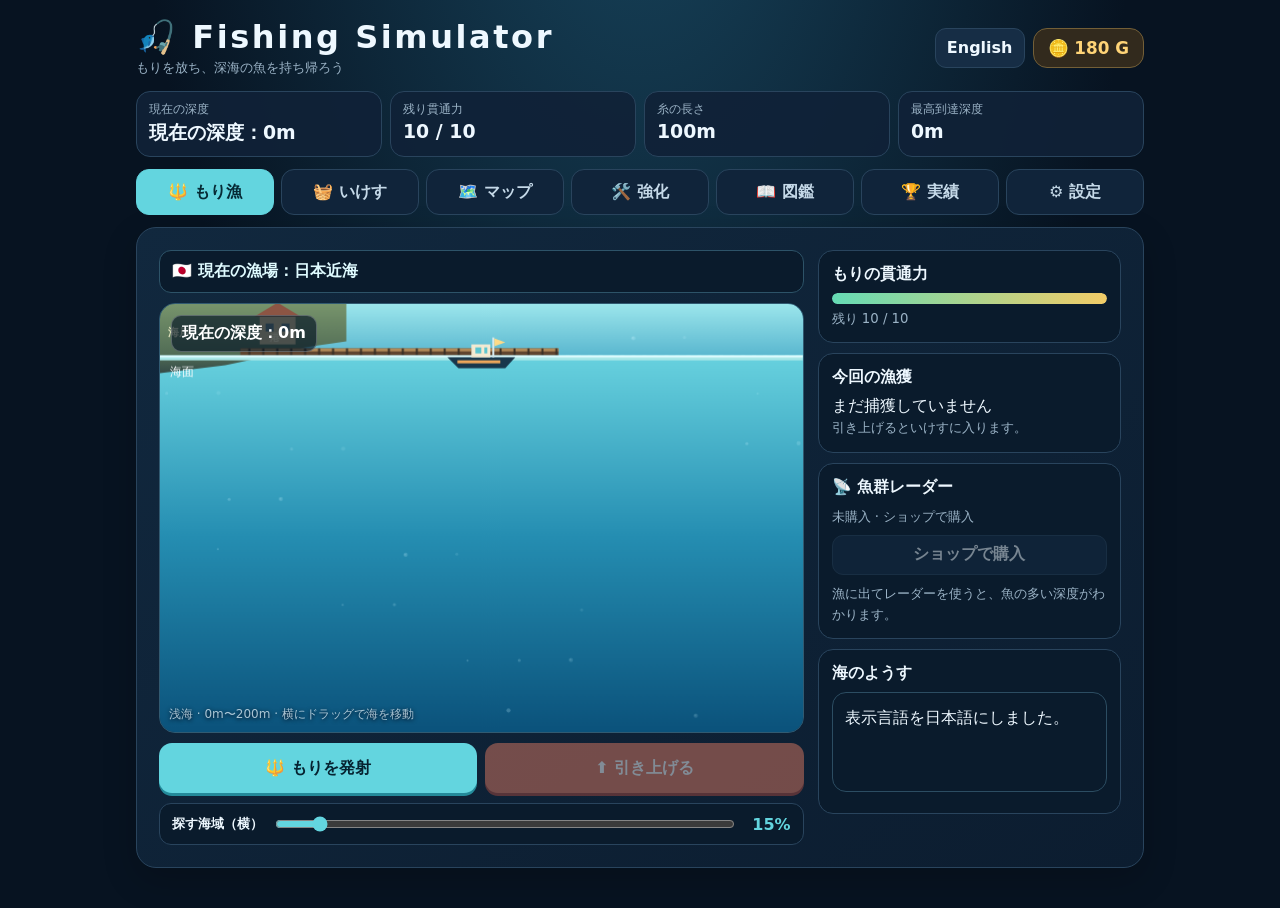
==== games/Fishing Simulater.html @ 475e5945 "hahaha very good" ====
<!DOCTYPE html>
<html lang="ja">
<head>
  <meta charset="utf-8">
  <meta name="viewport" content="width=device-width, initial-scale=1, viewport-fit=cover">
  <meta name="theme-color" content="#071d35">
  <title>Fishing Simulator</title>
  <style>
    :root {
      color-scheme: dark;
      --bg: #071321;
      --panel: #10243a;
      --panel2: #162d45;
      --line: #29445d;
      --ink: #eef8ff;
      --muted: #9bb3c6;
      --aqua: #63d5df;
      --gold: #ffd477;
      --red: #ff8787;
    }
    * { box-sizing: border-box; }
    body {
      margin: 0;
      min-height: 100vh;
      color: var(--ink);
      background: radial-gradient(ellipse at 50% -20%, #17445c 0, var(--bg) 55%);
      font-family: "Yu Gothic", "Hiragino Kaku Gothic ProN", system-ui, sans-serif;
    }
    button { font: inherit; cursor: pointer; }
    button:disabled { cursor: default; opacity: .48; }
    .app { width: min(1040px, 100%); margin: auto; padding: 18px 16px 40px; }
    header { display:flex; align-items:center; justify-content:space-between; gap:12px; margin-bottom:14px; }
    h1 { margin:0; font-size:clamp(1.4rem,4vw,2rem); letter-spacing:.08em; }
    .subtitle { margin-top:3px; color:var(--muted); font-size:.84rem; }
    .money { padding:9px 14px; border:1px solid #735f37; border-radius:14px; color:var(--gold); background:#322a1d; font-size:1.05rem; font-weight:900; white-space:nowrap; }
    .header-actions { display:flex; align-items:center; gap:8px; }
    .language-button { min-height:40px; padding:7px 11px; border:1px solid var(--line); border-radius:11px; color:var(--ink); background:var(--panel2); font-weight:800; }
    .stats { display:grid; grid-template-columns:repeat(4,1fr); gap:8px; margin-bottom:12px; }
    .stat { min-width:0; padding:10px 12px; border:1px solid var(--line); border-radius:14px; background:#102238e8; }
    .stat-label { display:block; color:var(--muted); font-size:.73rem; }
    .stat strong { display:block; margin-top:3px; font-size:clamp(.92rem,2.8vw,1.18rem); }
    .tabs { display:grid; grid-template-columns:repeat(7,1fr); gap:7px; margin:12px 0; }
    .tab { min-height:46px; border:1px solid var(--line); border-radius:13px; color:#c5d9e8; background:var(--panel); font-weight:800; }
    .tab.active { border-color:var(--aqua); color:#062a35; background:var(--aqua); }
    .panel { padding:clamp(14px,3vw,22px); border:1px solid var(--line); border-radius:20px; background:linear-gradient(145deg,#11283e,#0c1d30); box-shadow:0 12px 34px #0003; }
    .panel h2 { margin:0; font-size:1.25rem; }
    .dive-layout { display:grid; grid-template-columns:minmax(0,1.7fr) minmax(220px,.8fr); gap:14px; }
    .ocean-wrap { position:relative; min-width:0; }
    canvas { display:block; width:100%; height:430px; border:1px solid #315a71; border-radius:16px; background:#0a3f61; touch-action:pan-y; cursor:grab; }
    canvas.dragging { cursor:grabbing; }
    .depth-overlay { position:absolute; top:12px; left:12px; padding:7px 10px; border:1px solid #ffffff40; border-radius:10px; color:white; background:#041525a8; font-weight:800; pointer-events:none; }
    .super-fishing-banner { position:absolute; z-index:2; top:52px; left:50%; max-width:calc(100% - 24px); transform:translateX(-50%); padding:9px 16px; border:1px solid #ffe994; border-radius:14px; color:#fff5c4; background:linear-gradient(100deg,#922f15ed,#b35a13ed,#922f15ed); box-shadow:0 0 24px #ffd84caa; font-size:clamp(.8rem,3.6vw,1rem); font-weight:1000; text-align:center; white-space:nowrap; animation:super-fishing-pulse .7s ease-in-out infinite alternate; pointer-events:none; }
    @keyframes super-fishing-pulse { to { transform:translateX(-50%) scale(1.06); box-shadow:0 0 34px #ffd84cff; } }
    .scene-note { position:absolute; left:10px; bottom:10px; color:#e7f7ffb8; font-size:.75rem; text-shadow:0 1px 4px #001; pointer-events:none; }
    .controls { display:flex; gap:8px; margin-top:10px; }
    .aim-control { display:grid; grid-template-columns:auto minmax(80px,1fr) auto; align-items:center; gap:10px; margin-top:10px; padding:10px 12px; border:1px solid var(--line); border-radius:12px; background:#0a1b2c; }
    .aim-control label { font-size:.84rem; font-weight:800; white-space:nowrap; }
    .aim-control input { width:100%; accent-color:var(--aqua); }
    .aim-value { min-width:48px; color:var(--aqua); font-weight:900; text-align:right; }
    .action { flex:1; min-height:50px; border:0; border-radius:13px; color:#062331; background:var(--aqua); font-weight:900; box-shadow:0 3px 0 #248a9a; }
    .action.reel { color:#fff; background:#e47c62; box-shadow:0 3px 0 #a8493e; }
    .side { display:flex; flex-direction:column; gap:10px; }
    .side-card { padding:13px; border:1px solid var(--line); border-radius:15px; background:#0a1b2c; }
    .side-card h3 { margin:0 0 8px; font-size:.98rem; }
    .radar-use { width:100%; margin:8px 0; }
    .radar-results { line-height:1.7; }
    .bar { height:11px; overflow:hidden; margin:7px 0 4px; border-radius:9px; background:#263b4f; }
    .bar span { display:block; height:100%; width:100%; border-radius:inherit; background:linear-gradient(90deg,#65dbb5,#f2cc67); transition:width .2s; }
    .muted { color:var(--muted); font-size:.83rem; line-height:1.6; }
    .message { min-height:100px; padding:12px; border:1px solid #2c4d62; border-radius:14px; background:#0a1b2c; line-height:1.6; }
    .log { max-height:150px; overflow:auto; margin:8px 0 0; padding-left:20px; color:#bfd3e2; font-size:.78rem; }
    .log li { margin:4px 0; }
    .section-head { display:flex; align-items:center; justify-content:space-between; gap:8px; margin-bottom:12px; }
    .secondary, .sell-all, .reset {
      min-height:40px; padding:8px 13px; border:1px solid var(--line); border-radius:11px;
      color:var(--ink); background:var(--panel2); font-weight:800;
    }
    .sell-all { border-color:#b18b42; color:#ffdf99; background:#3a301f; }
    .fish-grid { display:grid; grid-template-columns:repeat(auto-fill,minmax(200px,1fr)); gap:10px; }
    .book-categories { display:flex; flex-wrap:wrap; gap:7px; margin:12px 0; }
    .book-category { min-height:38px; padding:7px 11px; border:1px solid var(--line); border-radius:10px; color:var(--ink); background:var(--panel2); font-weight:800; }
    .book-category.active { border-color:var(--aqua); color:#062a35; background:var(--aqua); }
    .book-pagination { display:flex; align-items:center; justify-content:center; gap:12px; margin:10px 0 14px; }
    .book-pagination button { min-height:38px; padding:6px 13px; border:1px solid var(--line); border-radius:10px; color:var(--ink); background:var(--panel2); font-weight:800; }
    .sound-toggle, .sound-volume { display:block; margin:12px 0; font-weight:800; }
    .sound-toggle input { width:18px; height:18px; vertical-align:middle; accent-color:var(--aqua); }
    .sound-volume input { display:block; width:100%; margin-top:9px; accent-color:var(--aqua); }
    .sound-previews { display:flex; flex-wrap:wrap; gap:8px; margin-top:12px; }
    .fish-card { position:relative; padding:12px; border:1px solid var(--line); border-radius:15px; background:#10243a; }
    .fish-card .emoji { float:left; margin-right:9px; font-size:2.1rem; }
    .fish-card strong { display:block; padding-top:3px; }
    .fish-card small { display:block; margin-top:4px; color:var(--muted); line-height:1.5; }
    .fish-card button { width:100%; min-height:36px; margin-top:9px; border:1px solid #836b3e; border-radius:10px; color:var(--gold); background:#30291d; font-weight:800; }
    .fish-card.unknown { min-height:130px; text-align:center; color:#7e94a6; background:#0b1a29; }
    .fish-card.unknown .emoji { float:none; display:block; margin:2px 0 5px; filter:brightness(0); opacity:.38; }
    .fish-card.unknown strong { color:#8092a2; }
    .achievement-card { min-height:150px; }
    .achievement-card.locked { opacity:.72; }
    .achievement-card .achievement-icon { float:left; margin-right:10px; font-size:2rem; }
    .achievement-card progress { width:100%; height:9px; margin-top:10px; accent-color:var(--gold); }
    .achievement-card .achievement-status { display:block; margin-top:7px; color:var(--muted); font-size:.78rem; }
    .badge { position:absolute; top:8px; right:8px; padding:2px 7px; border-radius:8px; color:#fff; background:#ed5765; font-size:.68rem; font-weight:900; }
    .rarity { display:inline-block; padding:2px 7px; border-radius:9px; font-size:.7rem; font-weight:800; }
    .rarity-0 { color:#b9edc8; background:#22543e; }
    .rarity-1 { color:#a9ddff; background:#174563; }
    .rarity-2 { color:#e2c2ff; background:#4b316d; }
    .rarity-3 { color:#ffe7a4; background:#684c19; }
    .shop-grid { display:grid; grid-template-columns:repeat(auto-fit,minmax(210px,1fr)); gap:10px; }
    .upgrade { padding:15px; border:1px solid var(--line); border-radius:15px; background:#10243a; }
    .upgrade h3 { margin:0 0 5px; }
    .upgrade p { min-height:43px; margin:0 0 10px; color:var(--muted); font-size:.83rem; }
    .upgrade button { width:100%; min-height:42px; border:0; border-radius:11px; color:#07202a; background:var(--aqua); font-weight:900; }
    .warning { margin-top:7px; color:var(--red); font-size:.77rem; }
    .world-map { position:relative; min-height:280px; margin:12px 0 16px; overflow:hidden; border:1px solid #315a71; border-radius:16px; background:linear-gradient(#17486a,#0d2c47); }
    .world-map svg { position:absolute; inset:0; width:100%; height:100%; opacity:.75; }
    .map-marker { position:absolute; z-index:1; width:40px; height:40px; padding:0; border:2px solid #b9f4f3; border-radius:50%; color:#f2ffff; background:#086b7ee8; font-size:1.2rem; font-weight:900; transform:translate(-50%,-50%); box-shadow:0 2px 12px #0018; }
    .map-marker.active { color:#142534; background:#ffd477; border-color:#fff0b0; }
    .destination-grid { display:grid; grid-template-columns:repeat(auto-fit,minmax(220px,1fr)); gap:10px; }
    .destination { padding:14px; border:1px solid var(--line); border-radius:15px; background:#10243a; }
    .destination.active { border-color:var(--aqua); box-shadow:0 0 0 1px #63d5df55; }
    .destination h3 { margin:0 0 6px; }
    .destination p { min-height:42px; margin:0 0 9px; color:var(--muted); font-size:.83rem; line-height:1.5; }
    .destination .muted { margin-bottom:9px; }
    .destination button { width:100%; min-height:40px; border:0; border-radius:10px; color:#07202a; background:var(--aqua); font-weight:900; }
    .current-location { margin:0 0 10px; padding:10px 12px; border:1px solid #2d5368; border-radius:12px; color:#dffbff; background:#0a1b2c; font-weight:800; }
    .completion { width:100%; height:12px; margin:10px 0 14px; overflow:hidden; border-radius:8px; background:#294157; }
    .completion span { display:block; height:100%; border-radius:inherit; background:linear-gradient(90deg,#49c8c0,#ffe27a); }
    .empty { padding:32px 12px; color:var(--muted); text-align:center; }
    .notice { position:fixed; z-index:5; top:16px; left:50%; max-width:calc(100% - 24px); padding:10px 16px; border:1px solid #6fcbd6; border-radius:13px; color:#fff; background:#102d40f2; text-align:center; box-shadow:0 8px 24px #0006; transform:translateX(-50%); animation:notice-in .2s ease-out; }
    .flash { position:fixed; z-index:4; inset:0; opacity:0; pointer-events:none; background:radial-gradient(circle,#fff9,#63e5ff55 35%,transparent 72%); }
    .flash.go { animation:flash .85s ease-out; }
    .flash.legend.go { background:radial-gradient(circle,#fff,#ffd477c9 25%,#b47cff8a 55%,transparent 78%); animation:flash 1.5s ease-out; }
    .credits { position:fixed; z-index:10; inset:0; display:grid; place-items:center; padding:16px; background:#020914ed; }
    .credits-window { position:relative; width:min(620px,100%); height:min(720px,90vh); overflow:hidden; border:1px solid #62d5df88; border-radius:20px; background:radial-gradient(ellipse at 50% 100%,#133e54,#061326 70%); text-align:center; }
    .credits-close { position:absolute; z-index:2; top:12px; right:12px; padding:8px 12px; border:1px solid #8fc9ce88; border-radius:10px; color:white; background:#10283de8; font-weight:800; }
    .credits-roll { position:absolute; top:100%; left:0; width:100%; padding:35px 24px 80px; animation:credits-scroll 42s linear forwards; }
    .credits-roll h2 { margin:20px 0 46px; color:#ffe39b; font-size:clamp(1.8rem,6vw,2.8rem); letter-spacing:.12em; }
    .credits-roll h3 { margin:36px 0 10px; color:#72e1e3; }
    .credits-roll p { margin:8px 0; color:#effaff; line-height:1.7; }
    .credits-roll a { color:#8ce8f0; text-decoration:underline; text-underline-offset:3px; }
    @keyframes credits-scroll { to { transform:translateY(-155%); } }
    @keyframes flash { 0%{opacity:0}18%{opacity:1}100%{opacity:0} }
    @keyframes notice-in { from{opacity:0;transform:translate(-50%,-8px)}to{opacity:1;transform:translate(-50%,0)} }
    [hidden] { display:none !important; }
    @media (max-width:680px) {
      .app { padding:12px 11px 28px; }
      .stats { grid-template-columns:repeat(2,1fr); }
      .dive-layout { grid-template-columns:1fr; }
      .side { display:grid; grid-template-columns:1fr 1fr; }
      .side-card:last-child { grid-column:1/-1; }
      canvas { height: min(64vh,390px); min-height:260px; }
      .fish-grid { grid-template-columns:repeat(2,minmax(0,1fr)); }
      .tabs { grid-template-columns:repeat(4,1fr); }
    }
    @media (max-width:380px) {
      .tabs { grid-template-columns:repeat(2,1fr); }
      .fish-grid { grid-template-columns:1fr; }
      .money { padding:8px 10px; }
    }
  </style>
</head>
<body>
  <div class="flash" id="flash" aria-hidden="true"></div>
  <div class="app">
    <header>
      <div><h1 id="gameTitle">🎣 Fishing Simulator</h1><div class="subtitle" id="subtitle">もりを放ち、深海の魚を持ち帰ろう</div></div>
      <div class="header-actions"><button class="language-button" id="languageButton" type="button">English</button><div class="money" id="money">🪙 0 G</div></div>
    </header>

    <section class="stats" aria-label="もりの状態">
      <div class="stat"><span class="stat-label">現在の深度</span><strong id="depthText">現在の深度：0m</strong></div>
      <div class="stat"><span class="stat-label">残り貫通力</span><strong id="powerText">10 / 10</strong></div>
      <div class="stat"><span class="stat-label">糸の長さ</span><strong id="lineText">100m</strong></div>
      <div class="stat"><span class="stat-label">最高到達深度</span><strong id="bestText">0m</strong></div>
    </section>

    <nav class="tabs" aria-label="ゲームメニュー">
      <button class="tab active" data-tab="dive">🔱 もり漁</button>
      <button class="tab" data-tab="bag">🧺 いけす</button>
      <button class="tab" data-tab="map">🗺️ マップ</button>
      <button class="tab" data-tab="shop">🛠️ 強化</button>
      <button class="tab" data-tab="book">📖 図鑑</button>
      <button class="tab" data-tab="achievements">🏆 実績</button>
      <button class="tab" data-tab="settings">⚙️ 設定</button>
    </nav>

    <section class="panel" id="mapPanel" hidden>
      <div class="section-head"><div><h2 id="mapHeading">🗺️ 世界の漁場</h2><div class="muted" id="mapDescription">地図から行きたい海域を選ぼう。</div></div></div>
      <div class="world-map" id="worldMap" aria-label="世界の漁場マップ"></div>
      <div class="destination-grid" id="destinationGrid"></div>
    </section>

    <section class="panel" id="divePanel">
      <div class="dive-layout">
        <div>
          <div class="current-location" id="currentLocation"></div>
          <div class="ocean-wrap">
            <canvas id="ocean" aria-label="海中を横から見るもり漁の画面"></canvas>
            <div class="depth-overlay" id="canvasDepth">現在の深度：0m</div>
            <div class="super-fishing-banner" id="superFishingBanner" hidden>🎰 スーパーフィッシングタイム！ 🎰</div>
            <div class="scene-note" id="zoneLabel">浅海 · 0〜200m · 横にドラッグで海を移動</div>
          </div>
          <div class="controls">
            <button class="action" id="launchButton">🔱 もりを発射</button>
            <button class="action reel" id="reelButton" disabled>⬆ 引き上げる</button>
          </div>
          <div class="aim-control">
            <label for="aimSlider">探す海域（横）</label>
            <input id="aimSlider" type="range" min="8" max="92" step="1" value="15" aria-label="船で探す海域">
            <output class="aim-value" id="aimValue" for="aimSlider">50%</output>
          </div>
        </div>
        <aside class="side">
          <div class="side-card">
            <h3>もりの貫通力</h3>
            <div class="bar"><span id="powerBar"></span></div>
            <div class="muted" id="powerDetail">残り 10 / 10</div>
          </div>
          <div class="side-card">
            <h3>今回の漁獲</h3>
            <div id="tripCount">まだ捕獲していません</div>
            <div class="muted" id="tripValue">引き上げるといけすに入ります。</div>
          </div>
          <div class="side-card radar-card">
            <h3>📡 魚群レーダー</h3>
            <div class="muted" id="radarInventory">所持数：0個</div>
            <button class="secondary radar-use" id="radarButton" disabled>レーダーを使う</button>
            <div class="radar-results muted" id="radarResults" aria-live="polite">漁に出てレーダーを使うと、魚の多い深度がわかります。</div>
          </div>
          <div class="side-card">
            <h3>海のようす</h3>
            <div class="message" id="message" aria-live="polite">もりを発射してみよう！ 魚に当たると貫通力を消費して捕獲するよ。</div>
            <ul class="log" id="log" aria-label="漁の記録"></ul>
          </div>
        </aside>
      </div>
    </section>

    <section class="panel" id="bagPanel" hidden>
      <div class="section-head"><div><h2>🧺 いけす・売却</h2><div class="muted" id="bagSummary"></div></div><button class="sell-all" id="sellAll">まとめて売る</button></div>
      <div class="fish-grid" id="bagGrid"></div>
    </section>

    <section class="panel" id="shopPanel" hidden>
      <div class="section-head"><div><h2>🛠️ 漁具の強化</h2><div class="muted">購入するとすぐに性能へ反映されます。</div></div><div class="money" id="shopMoney">🪙 0 G</div></div>
      <div class="shop-grid" id="shopGrid"></div>
    </section>

    <section class="panel" id="bookPanel" hidden>
      <div class="section-head"><div><h2>📖 深海魚図鑑</h2><div class="muted">生息深度に合った魚だけが海中に現れます。</div></div><strong id="bookProgress">0%</strong></div>
      <div class="completion"><span id="completionBar" style="width:0%"></span></div>
      <div class="book-categories" id="bookCategories" aria-label="図鑑の分類"></div>
      <div class="book-pagination" id="bookPagination"></div>
      <div class="fish-grid" id="bookGrid"></div>
      <button class="secondary" id="replayCredits" type="button" hidden>エンドクレジットを見る</button>
      <button class="reset" id="resetButton">セーブデータをリセット</button>
    </section>

    <section class="panel" id="achievementsPanel" hidden>
      <div class="section-head"><div><h2 id="achievementsHeading">🏆 実績</h2><div class="muted" id="achievementSummary"></div></div></div>
      <div class="completion"><span id="achievementProgress" style="width:0%"></span></div>
      <div class="fish-grid" id="achievementGrid"></div>
    </section>

    <section class="panel" id="settingsPanel" hidden>
      <div class="section-head"><div><h2 id="settingsHeading">⚙️ 設定</h2><div class="muted" id="settingsDescription">ゲームの設定とエンドクレジットを確認できます。</div></div></div>
      <article class="upgrade">
        <h3 id="creditsSettingTitle">🎬 エンドクレジット</h3>
        <p id="creditsSettingDescription">ゲームのエンドクレジットをいつでも再生できます。</p>
        <button class="secondary" id="settingsReplayCredits" type="button">エンドクレジットを見る</button>
      </article>
      <article class="upgrade">
        <h3 id="bgmSettingTitle">🎼 BGM</h3>
        <p id="bgmSettingDescription">通常時とスーパーフィッシングタイムのBGMを個別に設定できます。</p>
        <label class="sound-toggle"><input id="bgmEnabled" type="checkbox" checked> <span id="bgmEnabledLabel">BGMを有効にする</span></label>
        <label class="sound-toggle"><input id="ambientBgmEnabled" type="checkbox" checked> <span id="ambientBgmLabel">通常時ののどかなBGM</span></label>
        <label class="sound-toggle"><input id="superBgmEnabled" type="checkbox" checked> <span id="superBgmLabel">スーパーフィッシングタイムのBGM</span></label>
        <label class="sound-volume" for="bgmVolume"><span id="bgmVolumeLabel">BGMの音量：70%</span>
          <input id="bgmVolume" type="range" min="0" max="100" step="1" value="70">
        </label>
      </article>
      <article class="upgrade">
        <h3 id="soundSettingTitle">🔊 効果音</h3>
        <p id="soundSettingDescription">効果音をBGMとは別にオン・オフし、音量を調整できます。</p>
        <label class="sound-toggle"><input id="soundEnabled" type="checkbox" checked> <span id="soundEnabledLabel">効果音を有効にする</span></label>
        <label class="sound-volume" for="soundVolume"><span id="soundVolumeLabel">効果音の音量：100%</span>
          <input id="soundVolume" type="range" min="0" max="100" step="1" value="100">
        </label>
        <button class="secondary" id="soundTest" type="button">効果音を試聴</button>
        <p id="raritySoundPreviewLabel">レアリティ別の捕獲音を試聴：</p>
        <div class="sound-previews">
          <button class="secondary" type="button" data-sound-preview="0">ノーマル</button>
          <button class="secondary" type="button" data-sound-preview="1">レア</button>
          <button class="secondary" type="button" data-sound-preview="2">激レア</button>
          <button class="secondary" type="button" data-sound-preview="3">伝説</button>
        </div>
      </article>
    </section>
  </div>
  <div class="notice" id="notice" role="status" hidden></div>
  <div class="credits" id="credits" hidden role="dialog" aria-modal="true" aria-labelledby="creditsTitle">
    <div class="credits-window">
      <button class="credits-close" id="creditsClose" type="button">閉じる</button>
      <div class="credits-roll" id="creditsRoll">
        <h2 id="creditsTitle">Fishing Simulator</h2>
        <p id="creditsComplete"></p>
        <h3 id="creditsThanks"></h3>
        <p>Fishing Simulator</p>
        <p id="creditsFishCount"></p>
        <h3 id="creditsCreatorHeading"></h3>
        <p id="creditsCreator"></p>
        <h3 id="creditsGithubHeading"></h3>
        <p><a href="https://github.com/chiidu1023" target="_blank" rel="noopener noreferrer">github.com/chiidu1023</a></p>
        <h3 id="creditsThanksHeading"></h3>
        <p id="creditsThanksText"></p>
        <h2 id="creditsEnd"></h2>
      </div>
    </div>
  </div>

  <script>
    'use strict';

    const SPECIES = [
      {id:'sardine',name:'マイワシ',emoji:'🐟',min:0,max:120,hard:1,price:18,rarity:0,size:[12,25],desc:'群れで泳ぐ小型の回遊魚。浅い海の代表選手。'},
      {id:'horse_mackerel',name:'マアジ',emoji:'🐟',min:0,max:200,hard:2,price:28,rarity:0,size:[15,50],desc:'沿岸から沖合まで広く暮らす、おなじみの魚。'},
      {id:'mackerel',name:'マサバ',emoji:'🐟',min:0,max:200,hard:2,price:34,rarity:0,size:[25,55],desc:'群れで海を回遊する、背中の模様が美しい魚。'},
      {id:'anchovy',name:'カタクチイワシ',emoji:'🐟',min:0,max:150,hard:1,price:15,rarity:0,size:[8,18],desc:'小さな体で大きな群れを作り、海の食物連鎖を支える。'},
      {id:'sea_bream',name:'マダイ',emoji:'🐠',min:10,max:200,hard:4,price:95,rarity:1,size:[30,90],desc:'岩礁や砂地にすむ、鮮やかな赤色の魚。'},
      {id:'yellowtail',name:'ブリ',emoji:'🐟',min:0,max:200,hard:5,price:130,rarity:1,size:[40,100],desc:'成長に合わせて名前が変わる大型の回遊魚。'},
      {id:'tuna',name:'クロマグロ',emoji:'🐟',min:50,max:500,hard:7,price:220,rarity:1,size:[80,250],desc:'高速で泳ぐ外洋の大型魚。温かい海を回遊する。'},
      {id:'swordfish',name:'メカジキ',emoji:'🗡️',min:100,max:800,hard:8,price:250,rarity:2,size:[100,300],desc:'長い吻を持つ、外洋を泳ぐ力強い魚。'},
      {id:'mahi',name:'シイラ',emoji:'🐠',min:0,max:150,hard:4,price:100,rarity:1,size:[50,180],desc:'暖かい表層を泳ぐ、色鮮やかな魚。'},
      {id:'flyingfish',name:'トビウオ',emoji:'🐟',min:0,max:100,hard:1,price:42,rarity:0,size:[20,35],desc:'大きな胸びれで海面から滑空する。'},
      {id:'lantern',name:'キンメダイ',emoji:'🐠',min:200,max:800,hard:3,price:180,rarity:1,size:[25,55],desc:'水深200〜800mほどに暮らす、赤い深場の魚。'},
      {id:'blackthroat',name:'ノドグロ',emoji:'🐟',min:100,max:600,hard:3,price:210,rarity:1,size:[20,50],desc:'深い岩礁域にすむ高級魚。口の中が黒い。'},
      {id:'sablefish',name:'ギンダラ',emoji:'🐟',min:200,max:1500,hard:4,price:175,rarity:1,size:[40,100],desc:'北の深い海に暮らす、脂ののった魚。'},
      {id:'oarfish',name:'リュウグウノツカイ',emoji:'🐉',min:200,max:1000,hard:5,price:520,rarity:2,size:[300,900],desc:'細長い体を持つ深海魚。海面近くで見つかることも。'},
      {id:'coelacanth',name:'シーラカンス',emoji:'🐟',min:100,max:700,hard:9,price:950,rarity:3,size:[100,200],desc:'深い岩穴にひそむ「生きた化石」と呼ばれる魚。'},
      {id:'angler',name:'チョウチンアンコウ',emoji:'🏮',min:200,max:2500,hard:6,price:430,rarity:2,size:[20,120],desc:'頭の先の発光器で獲物をおびき寄せる。'},
      {id:'goblin',name:'ミツクリザメ',emoji:'🦈',min:200,max:1300,hard:8,price:700,rarity:2,size:[200,500],desc:'深海にすむ珍しいサメ。長く突き出た吻が特徴。'},
      {id:'giant_squid',name:'ダイオウイカ',emoji:'🦑',min:200,max:1000,hard:10,price:1200,rarity:3,size:[500,1300],desc:'深海に暮らす巨大なイカ。大きな目で暗闇を見る。'},
      {id:'vampire',name:'コウモリダコ',emoji:'🦇',min:600,max:1200,hard:2,price:620,rarity:2,size:[15,30],desc:'酸素の少ない深海に適応した小さな頭足類。'},
      {id:'dragonfish',name:'ホウライエソ',emoji:'🐲',min:200,max:2000,hard:6,price:500,rarity:2,size:[15,40],desc:'鋭い歯と発光器を持つ深海の捕食者。'},
      {id:'fangtooth',name:'オニキンメ',emoji:'🐡',min:200,max:5000,hard:7,price:480,rarity:2,size:[10,20],desc:'体に対して大きな歯を持つ深海魚。'},
      {id:'grenadier',name:'ソコダラ',emoji:'🐟',min:500,max:5000,hard:3,price:300,rarity:1,size:[30,100],desc:'深い海底を探りながら暮らす魚の仲間。'},
      {id:'sleeper_shark',name:'オンデンザメ',emoji:'🦈',min:200,max:2000,hard:12,price:1250,rarity:3,size:[200,700],desc:'冷たい深海をゆっくり泳ぐ大型のサメ。'},
      {id:'isopod',name:'ダイオウグソクムシ',emoji:'🪲',min:170,max:2140,hard:8,price:850,rarity:2,size:[20,50],desc:'海底に沈んだ生き物を食べる巨大な甲殻類。'},
      {id:'blobfish',name:'ニュウドウカジカ',emoji:'🐡',min:600,max:1200,hard:2,price:760,rarity:2,size:[20,40],desc:'深海の高い水圧に適応した、やわらかな体の魚。'},
      {id:'snailfish',name:'シンカイヨロイダラ',emoji:'🐟',min:3000,max:7000,hard:4,price:1450,rarity:2,size:[10,35],desc:'数千メートルの深海底で見つかる小型の魚。'},
      {id:'rattail',name:'ヨロイイタチウオ',emoji:'🐟',min:1000,max:4000,hard:5,price:720,rarity:1,size:[30,80],desc:'深い海底付近を泳ぐ、細長い魚。'},
      {id:'black_swallow',name:'クロボウズギス',emoji:'🐠',min:500,max:3000,hard:5,price:630,rarity:2,size:[15,30],desc:'大きく伸びる胃を持つ深海の待ち伏せ名人。'},
      {id:'tripodfish',name:'ミツマタヤリウオ',emoji:'🐟',min:1000,max:4500,hard:3,price:960,rarity:2,size:[20,40],desc:'長いひれを海底につき、獲物を待つ魚。'},
      {id:'glass_squid',name:'ユウレイイカ',emoji:'🦑',min:300,max:1500,hard:3,price:540,rarity:1,size:[20,60],desc:'透明感のある体で深い海を漂うイカ。'},
      {id:'colossal_squid',name:'ダイオウホウズキイカ',emoji:'🦑',min:400,max:2000,hard:14,price:1900,rarity:3,size:[600,1400],desc:'南極の深海にすむ、巨大なイカの仲間。'},
      {id:'hadal_snailfish',name:'マリアナスネイルフィッシュ',emoji:'🐟',min:6000,max:8200,hard:5,price:2600,rarity:2,size:[8,25],desc:'マリアナ海溝の深い場所で確認された魚。'},
      {id:'hadal_amphipod',name:'ヨコエビ',emoji:'🦐',min:6000,max:11000,hard:1,price:1700,rarity:1,size:[2,8],desc:'超深海にも生息する小さな甲殻類。'},
      {id:'hadal_cucumber',name:'深海ナマコ',emoji:'🪸',min:4000,max:11000,hard:2,price:2300,rarity:2,size:[10,40],desc:'海溝の底で有機物を食べて暮らす。'},
      {id:'abyssal_ghost',name:'深淵のゴーストフィッシュ',emoji:'👻',min:7000,max:10500,hard:7,price:4800,rarity:3,size:[40,180],desc:'記録のない超深海にすむという、半透明の幻魚。'},
      {id:'mariana_dragon',name:'マリアナ深海竜',emoji:'🐲',min:8500,max:11000,hard:16,price:9800,rarity:3,size:[300,1200],desc:'海溝最深部に眠ると伝わる、伝説の巨大魚。'},
      {id:'abyssal_crown',name:'深海王の冠魚',emoji:'👑',min:10000,max:11000,hard:22,price:18000,rarity:3,size:[500,1800],desc:'世界の底に君臨するという、幻の伝説魚。'},
      {id:'bonito',name:'カツオ',emoji:'🐟',min:0,max:300,hard:4,price:85,rarity:0,size:[40,100],desc:'暖かい海を群れで回遊する、泳ぎの速い魚。'},
      {id:'salmon',name:'サケ',emoji:'🐟',min:0,max:400,hard:5,price:115,rarity:1,size:[50,100],desc:'海と川を行き来する回遊魚。秋に沿岸へ近づく。'},
      {id:'flounder',name:'ヒラメ',emoji:'🐠',min:10,max:200,hard:3,price:105,rarity:1,size:[30,90],desc:'砂地に身を隠して獲物を待つ、平たい魚。'},
      {id:'barracuda',name:'オニカマス',emoji:'🐟',min:0,max:300,hard:7,price:170,rarity:2,size:[60,180],desc:'鋭い歯と細長い体を持つ、暖かい海の捕食魚。'},
      {id:'rockfish',name:'メバル',emoji:'🐠',min:20,max:150,hard:3,price:75,rarity:0,size:[15,35],desc:'沿岸の岩場や海藻の間に暮らす魚。'},
      {id:'barreleye',name:'デメニギス',emoji:'👁️',min:400,max:2500,hard:2,price:880,rarity:2,size:[10,20],desc:'頭部が透き通り、筒状の目を持つ深海魚。'},
      {id:'gulper_eel',name:'フクロウナギ',emoji:'🐍',min:500,max:3000,hard:5,price:1050,rarity:2,size:[60,100],desc:'大きく開く袋状の口を持つ、細長い深海魚。'},
      {id:'hatchetfish',name:'ムネエソ',emoji:'🐟',min:200,max:1500,hard:2,price:390,rarity:1,size:[5,12],desc:'銀色に光る体と発光器を持つ小さな深海魚。'},
      {id:'cookiecutter',name:'ダルマザメ',emoji:'🦈',min:100,max:3500,hard:4,price:1350,rarity:2,size:[35,55],desc:'小型ながら大きな吸盤状の口を持つ深海性のサメ。'},
      {id:'frilled_shark',name:'ラブカ',emoji:'🦈',min:300,max:1500,hard:8,price:1550,rarity:3,size:[120,200],desc:'細長い体と並んだ鰓が特徴の、珍しい深海性のサメ。'},
      {id:'sea_pig',name:'センジュナマコ',emoji:'🪸',min:1000,max:6000,hard:1,price:1100,rarity:1,size:[5,20],desc:'海底を歩くように移動する、深海性のナマコ。'},
      {id:'giant_spider_crab',name:'タカアシガニ',emoji:'🦀',min:50,max:600,hard:10,price:520,rarity:2,size:[80,400],desc:'長い脚を持つ大型のカニ。日本近海の深場に暮らす。'},
      {id:'abyssal_ray',name:'深海ヒカリエイ',emoji:'✨',min:5000,max:9500,hard:6,price:6200,rarity:3,size:[100,500],desc:'深海の暗闇で青白く輝くという、幻のエイ。'},
      {id:'japanese_eel',name:'ニホンウナギ',emoji:'🐍',min:100,max:700,hard:3,price:260,rarity:1,size:[30,100],desc:'日本近海から遠い海へ回遊して産卵するウナギ。'},
      {id:'japanese_puffer',name:'トラフグ',emoji:'🐡',min:10,max:300,hard:5,price:420,rarity:2,size:[30,80],desc:'日本近海の沿岸に暮らす、しま模様が特徴のフグ。'},
      {id:'japanese_squid',name:'アオリイカ',emoji:'🦑',min:10,max:200,hard:2,price:190,rarity:1,size:[20,50],desc:'日本近海の沿岸に多い、大きなひれを持つイカ。'},
      {id:'clownfish',name:'カクレクマノミ',emoji:'🐠',min:1,max:40,hard:1,price:150,rarity:1,size:[6,12],desc:'サンゴ礁のイソギンチャクと共生する小さな魚。'},
      {id:'humphead_wrasse',name:'メガネモチノウオ',emoji:'🐟',min:10,max:100,hard:9,price:1800,rarity:3,size:[60,200],desc:'サンゴ礁に暮らす大型のベラ。額のこぶが特徴。'},
      {id:'reef_manta',name:'オニイトマキエイ',emoji:'🦈',min:20,max:1000,hard:8,price:2100,rarity:2,size:[300,700],desc:'熱帯の暖かな海を回遊する、巨大なマンタ。'},
      {id:'atlantic_cod',name:'タイセイヨウダラ',emoji:'🐟',min:20,max:600,hard:4,price:230,rarity:0,size:[50,150],desc:'北大西洋の冷たい海で群れを作る重要な魚。'},
      {id:'atlantic_halibut',name:'タイセイヨウオヒョウ',emoji:'🐠',min:50,max:1500,hard:8,price:1250,rarity:2,size:[100,250],desc:'北大西洋の海底に暮らす大型のカレイの仲間。'},
      {id:'greenland_shark',name:'ニシオンデンザメ',emoji:'🦈',min:200,max:2000,hard:13,price:2600,rarity:3,size:[300,700],desc:'北大西洋の極寒の深海をゆっくり泳ぐ大型のサメ。'},
      {id:'vent_crab',name:'熱水噴出孔の白ガニ',emoji:'🦀',min:1500,max:4000,hard:6,price:2300,rarity:2,size:[10,25],desc:'中央海嶺の熱水噴出孔の近くに集まる白いカニ。'},
      {id:'ridge_octopus',name:'海嶺ダンボダコ',emoji:'🐙',min:1000,max:4500,hard:4,price:2900,rarity:2,size:[20,60],desc:'中央海嶺の深い斜面を漂う、耳のようなひれを持つタコ。'},
      {id:'ridge_glassfish',name:'海嶺のガラスウオ',emoji:'✨',min:2500,max:6500,hard:3,price:5400,rarity:3,size:[8,30],desc:'中央海嶺の暗闇にだけ現れるという、透き通った魚。'},
      {id:'mariana_dumbo',name:'マリアナダンボダコ',emoji:'🐙',min:4000,max:7000,hard:5,price:3600,rarity:2,size:[20,40],desc:'マリアナ海溝の深い斜面で確認された小型のタコ。'},
      {id:'mariana_snailfish',name:'マリアナ紫ヨコエビウオ',emoji:'🐟',min:8000,max:10000,hard:6,price:8200,rarity:3,size:[12,35],desc:'海溝の最深部近くに生息するという、紫色の幻魚。'},
      {id:'trench_phantom',name:'海溝の幻灯魚',emoji:'🔮',min:9500,max:11000,hard:10,price:15000,rarity:3,size:[30,120],desc:'マリアナ海溝の底で青白く光ると伝わる伝説の魚。'}
    ];

    const ENGLISH_FISH = {
      sardine:['Japanese Sardine','A small schooling fish and a familiar sight in shallow waters.'],
      horse_mackerel:['Japanese Horse Mackerel','A familiar coastal fish found from shore to offshore waters.'],
      mackerel:['Chub Mackerel','A beautiful-backed fish that travels in schools.'],
      anchovy:['Japanese Anchovy','Tiny fish that form large schools and support the marine food web.'],
      sea_bream:['Red Seabream','A vivid red fish that lives around reefs and sandy bottoms.'],
      yellowtail:['Japanese Amberjack','A large migratory fish whose name changes as it grows.'],
      tuna:['Pacific Bluefin Tuna','A fast-swimming ocean giant that migrates through warm waters.'],
      swordfish:['Swordfish','A powerful open-ocean fish with a long bill.'],
      mahi:['Mahi-mahi','A colorful fish that swims in warm surface waters.'],
      flyingfish:['Flying Fish','Glides above the sea using its large pectoral fins.'],
      lantern:['Splendid Alfonsino','A red deep-water fish found around 200–800 meters.'],
      blackthroat:['Blackthroat Seaperch','A prized deep-reef fish with a black mouth.'],
      sablefish:['Sablefish','An oil-rich fish that lives in cold northern waters.'],
      oarfish:['Oarfish','A long, slender deep-sea fish sometimes seen near the surface.'],
      coelacanth:['Coelacanth','A fish called a living fossil that hides in deep caves.'],
      angler:['Deep-sea Anglerfish','Lures prey with a glowing appendage on its head.'],
      goblin:['Goblin Shark','A rare deep-sea shark with a long, protruding snout.'],
      giant_squid:['Giant Squid','A deep-sea giant with large eyes adapted to darkness.'],
      vampire:['Vampire Squid','A small cephalopod adapted to oxygen-poor deep waters.'],
      dragonfish:['Stoplight Loosejaw','A deep-sea predator with sharp teeth and light organs.'],
      fangtooth:['Fangtooth Fish','A deep-sea fish with unusually large teeth for its body.'],
      grenadier:['Grenadier','A fish that probes and forages along the deep seafloor.'],
      sleeper_shark:['Pacific Sleeper Shark','A large shark that swims slowly through cold deep waters.'],
      isopod:['Giant Isopod','A giant crustacean that feeds on animals fallen to the seafloor.'],
      blobfish:['Blobfish','A soft-bodied fish adapted to the high pressure of the deep.'],
      snailfish:['Deep-sea Snailfish','A small fish found thousands of meters below the surface.'],
      rattail:['Armored Cusk','A slender fish that swims near the deep seafloor.'],
      black_swallow:['Black Swallower','An ambush predator with a remarkably expandable stomach.'],
      tripodfish:['Tripod Fish','Waits for prey while resting on long fin rays on the seafloor.'],
      glass_squid:['Glass Squid','A translucent squid drifting through deep water.'],
      colossal_squid:['Colossal Squid','A giant squid relative that lives in the Antarctic deep.'],
      hadal_snailfish:['Mariana Snailfish','A fish observed in the depths of the Mariana Trench.'],
      hadal_amphipod:['Hadal Amphipod','A tiny crustacean that can live in the hadal zone.'],
      hadal_cucumber:['Deep-sea Sea Cucumber','Feeds on organic matter on the trench floor.'],
      abyssal_ghost:['Abyssal Ghostfish','A translucent phantom fish said to inhabit uncharted depths.'],
      mariana_dragon:['Mariana Deep-sea Dragon','A legendary giant said to sleep in the deepest trench.'],
      abyssal_crown:['Abyssal Crownfish','A mythical legendary fish said to rule the bottom of the world.'],
      bonito:['Skipjack Tuna','A fast swimmer that travels in schools through warm waters.'],
      salmon:['Chum Salmon','A migratory fish that moves between the ocean and rivers.'],
      flounder:['Japanese Flounder','A flat fish that hides on sandy bottoms and waits for prey.'],
      barracuda:['Great Barracuda','A warm-water predator with a slender body and sharp teeth.'],
      rockfish:['Japanese Rockfish','Lives among coastal rocks and seaweed.'],
      barreleye:['Barreleye Fish','A deep-sea fish with a transparent head and tubular eyes.'],
      gulper_eel:['Gulper Eel','A slender deep-sea fish with a large pouch-like mouth.'],
      hatchetfish:['Silver Hatchetfish','A small deep-sea fish with a silvery body and light organs.'],
      cookiecutter:['Cookiecutter Shark','A small shark with a large, suction-like mouth.'],
      frilled_shark:['Frilled Shark','A rare deep-sea shark with a slender body and frilled gills.'],
      sea_pig:['Sea Pig','A deep-sea sea cucumber that moves across the seafloor.'],
      giant_spider_crab:['Japanese Spider Crab','A large crab with exceptionally long legs.'],
      abyssal_ray:['Abyssal Glowray','A mythical ray said to glow blue-white in the deep.'],
      japanese_eel:['Japanese Eel','Migrates from waters near Japan to distant seas to spawn.'],
      japanese_puffer:['Tiger Puffer','A striped pufferfish found in coastal waters near Japan.'],
      japanese_squid:['Bigfin Reef Squid','A large-finned squid common in coastal waters near Japan.'],
      clownfish:['Clownfish','A small reef fish that lives among sea anemones.'],
      humphead_wrasse:['Humphead Wrasse','A large reef wrasse known for the hump on its forehead.'],
      reef_manta:['Giant Oceanic Manta Ray','A giant manta that migrates through warm tropical seas.'],
      atlantic_cod:['Atlantic Cod','An important schooling fish of the cold North Atlantic.'],
      atlantic_halibut:['Atlantic Halibut','A large flatfish living on the North Atlantic seafloor.'],
      greenland_shark:['Greenland Shark','A large shark that moves slowly through the frigid North Atlantic.'],
      vent_crab:['White Vent Crab','A pale crab found near hydrothermal vents along the Mid-Atlantic Ridge.'],
      ridge_octopus:['Ridge Dumbo Octopus','An eared octopus drifting along deep slopes of the Mid-Atlantic Ridge.'],
      ridge_glassfish:['Ridge Glassfish','A transparent fish said to appear only in the darkness of the ridge.'],
      mariana_dumbo:['Mariana Dumbo Octopus','A small octopus observed on the deep slopes of the Mariana Trench.'],
      mariana_snailfish:['Mariana Violet Snailfish','A mythical violet fish said to live near the trench floor.'],
      trench_phantom:['Trench Phantom Lanternfish','A legendary fish said to glow blue-white in the Mariana Trench.']
    };
    const REGIONS = [
      {id:'japan',name:'日本近海',english:'Waters off Japan',emoji:'🇯🇵',x:77,y:37,maxDepth:2500,
        description:'沿岸から中深海まで探索。固有種：ニホンウナギ、トラフグ、アオリイカ。',descriptionEn:'Explore coastal and midwater zones. Regional fish: Japanese eel, tiger puffer, and bigfin reef squid.',
        fish:['sardine','horse_mackerel','mackerel','anchovy','sea_bream','yellowtail','tuna','swordfish','mahi','flyingfish','bonito','flounder','rockfish','lantern','blackthroat','sablefish','oarfish','coelacanth','angler','goblin','giant_squid','vampire','dragonfish','fangtooth','grenadier','sleeper_shark','isopod','blobfish','giant_spider_crab','hatchetfish','cookiecutter','frilled_shark','japanese_eel','japanese_puffer','japanese_squid']},
      {id:'great_barrier_reef',name:'グレートバリアリーフ',english:'Great Barrier Reef',emoji:'🪸',x:89,y:76,maxDepth:1200,
        description:'暖かなサンゴ礁。固有種：カクレクマノミ、メガネモチノウオ、オニイトマキエイ。',descriptionEn:'Warm coral seas. Regional fish: clownfish, humphead wrasse, and giant oceanic manta ray.',
        fish:['sardine','anchovy','mahi','flyingfish','tuna','bonito','barracuda','sea_bream','yellowtail','flounder','rockfish','giant_spider_crab','lantern','glass_squid','angler','clownfish','humphead_wrasse','reef_manta']},
      {id:'north_atlantic',name:'北大西洋',english:'North Atlantic',emoji:'🌊',x:48,y:32,maxDepth:3500,
        description:'冷たい海。固有種：タイセイヨウダラ、タイセイヨウオヒョウ、ニシオンデンザメ。',descriptionEn:'Cold waters. Regional fish: Atlantic cod, Atlantic halibut, and Greenland shark.',
        fish:['salmon','mackerel','bonito','sablefish','sleeper_shark','rockfish','flounder','giant_spider_crab','grenadier','rattail','black_swallow','gulper_eel','barreleye','glass_squid','colossal_squid','cookiecutter','frilled_shark','atlantic_cod','atlantic_halibut','greenland_shark']},
      {id:'mid_atlantic_ridge',name:'中央海嶺',english:'Mid-Atlantic Ridge',emoji:'🌋',x:52,y:54,maxDepth:6500,
        description:'海底火山と深海の谷。固有種：熱水噴出孔の白ガニ、海嶺ダンボダコ、海嶺のガラスウオ。',descriptionEn:'Volcanic ridges and deep valleys. Regional fish: white vent crab, ridge dumbo octopus, and ridge glassfish.',
        fish:['angler','goblin','giant_squid','vampire','dragonfish','fangtooth','grenadier','sleeper_shark','isopod','blobfish','snailfish','rattail','black_swallow','tripodfish','glass_squid','colossal_squid','barreleye','gulper_eel','hatchetfish','sea_pig','cookiecutter','vent_crab','ridge_octopus','ridge_glassfish']},
      {id:'mariana_trench',name:'マリアナ海溝',english:'Mariana Trench',emoji:'🕳️',x:89,y:53,maxDepth:11000,
        description:'世界最深級の海溝。固有種：マリアナダンボダコ、マリアナ紫ヨコエビウオ、海溝の幻灯魚。',descriptionEn:'One of the deepest trenches on Earth. Regional fish: Mariana dumbo octopus, violet snailfish, and trench phantom lanternfish.',
        fish:['hadal_snailfish','hadal_amphipod','hadal_cucumber','abyssal_ghost','mariana_dragon','abyssal_crown','abyssal_ray','snailfish','grenadier','tripodfish','sea_pig','mariana_dumbo','mariana_snailfish','trench_phantom']}
    ];
    const REGIONAL_SPECIES_COUNTS = [239,238,238,238,238];
    const SUPER_FISHING_CHANCE = 0.06;
    const SUPER_FISHING_DURATION = 18;
    const SUPER_FISHING_SCHOOL_SIZE = 12;
    const REGIONAL_FISH_FORMS = [
      [['紅','Crimson'],['銀','Silver'],['青','Azure'],['黄金','Golden'],['黒','Shadow'],['白','Pearl'],['虹','Rainbow']],
      [['珊瑚','Coral'],['熱帯','Tropical'],['縞','Striped'],['花','Floral'],['碧','Jade'],['日輪','Sunburst'],['宝石','Gem']],
      [['氷','Arctic'],['北極','Polar'],['霜','Frost'],['深青','Deep Blue'],['斑','Spotted'],['銀河','Starlit'],['角','Horned']],
      [['熱水','Vent'],['火山','Volcanic'],['岩','Ridge'],['発光','Glowing'],['硫黄','Sulfur'],['深紅','Abyssal Red'],['結晶','Crystal']],
      [['海溝','Trench'],['超深海','Hadal'],['幻','Phantom'],['深淵','Abyssal'],['暗黒','Midnight'],['幽玄','Ethereal'],['古代','Ancient']]
    ];
    const REGIONAL_FISH_BASES = [
      [['ハゼ','Goby'],['タイ','Seabream'],['カサゴ','Rockfish'],['フグ','Pufferfish'],['イカ','Squid'],['タコ','Octopus'],['エイ','Ray']],
      [['クマノミ','Clownfish'],['チョウチョウウオ','Butterflyfish'],['ブダイ','Parrotfish'],['ハタ','Grouper'],['ウツボ','Moray'],['エビ','Shrimp'],['ウミウシ','Nudibranch']],
      [['タラ','Cod'],['カレイ','Flounder'],['オヒョウ','Halibut'],['サケ','Salmon'],['カニ','Crab'],['オオカミウオ','Wolffish'],['サメ','Shark']],
      [['アンコウ','Anglerfish'],['ヨコエビ','Amphipod'],['ナマコ','Sea Cucumber'],['タコ','Octopus'],['ウナギ','Eel'],['カニ','Vent Crab'],['ハダカイワシ','Lanternfish']],
      [['ヨコエビ','Amphipod'],['ナマコ','Sea Cucumber'],['クサウオ','Snailfish'],['ダンゴウオ','Lumpsucker'],['タコ','Octopus'],['エビ','Shrimp'],['深海魚','Abyssal Fish']]
    ];
    for(let regionIndex=0;regionIndex<REGIONS.length;regionIndex++) {
      const region=REGIONS[regionIndex];
      const forms=REGIONAL_FISH_FORMS[regionIndex];
      const bases=REGIONAL_FISH_BASES[regionIndex];
      for(let i=0;i<REGIONAL_SPECIES_COUNTS[regionIndex];i++) {
        const form=forms[Math.floor(i/bases.length)%forms.length];
        const base=bases[i%bases.length];
        const id=`${region.id}_species_${String(i+1).padStart(2,'0')}`;
        const band=i%5;
        const min=band===0?0:Math.floor(region.maxDepth*(band*.12));
        const max=Math.min(region.maxDepth,Math.max(min+40,Math.floor(region.maxDepth*(.38+band*.14))));
        const rarity=i%17===0?3:i%6===0?2:i%3===0?1:0;
        const hard=1+((i*7+regionIndex*3)%14);
        const price=Math.round((24+region.maxDepth*.018+i*11+regionIndex*17)*(1+rarity*.24));
        const sizeMin=6+((i*13+regionIndex*9)%65);
        const sizeMax=sizeMin+12+((i*19+regionIndex*7)%100);
        const name=`${region.name}の${form[0]}${base[0]} #${String(i+1).padStart(3,'0')}`;
        const english=`${form[1]} ${base[1]} of ${region.english} #${String(i+1).padStart(3,'0')}`;
        const desc=`${region.name}にだけ生息する地域固有種。水深${min}〜${max}mの海域に暮らす。`;
        const descEn=`A regional species found only in ${region.english}, living at depths of ${min}–${max}m.`;
        const emoji=regionIndex===0?'🐟':regionIndex===1?'🐠':regionIndex===2?'🦀':regionIndex===3?'✨':'🪼';
        SPECIES.push({id,name,emoji,min,max,hard,price,rarity,size:[sizeMin,sizeMax],desc,originRegion:region.id});
        ENGLISH_FISH[id]=[english,descEn];
        region.fish.push(id);
      }
    }
    const RARITY_EN = ['Common','Rare','Ultra Rare','Legendary'];
    const ZONE_EN = ['Shallow Sea','Midwater','Deep Sea','Hadal Zone'];
    const LANGUAGE_KEY = 'shinkai-mori-language';
    const loadLanguage = () => {
      try { return localStorage.getItem(LANGUAGE_KEY)==='en'?'en':'ja'; }
      catch (error) { console.warn('言語設定を読み込めませんでした。',error); return 'ja'; }
    };
    let language = loadLanguage();
    const tr = (ja,en) => language==='en'?en:ja;
    function fishName(f) { return language==='en'?(ENGLISH_FISH[f.id]?.[0]||f.name):f.name; }
    function fishDescription(f) { return language==='en'?(ENGLISH_FISH[f.id]?.[1]||f.desc):f.desc; }

    const RARITY = ['ノーマル','レア','激レア','伝説'];
    const RARITY_WEIGHT = [1,.42,.12,.025];
    const ZONES = [
      {name:'浅海',min:0,max:200,color:['#68d2df','#258eb2','#0b527b']},
      {name:'中深海',min:200,max:1000,color:['#287fa5','#10517a','#082e51']},
      {name:'深海',min:1000,max:4000,color:['#123e69','#081e3b','#040e24']},
      {name:'超深海',min:4000,max:11000,color:['#081b35','#040d20','#020711']}
    ];
    const LINE_LEVELS = [100,200,400,700,1000,1500,2200,3200,4500,6000,8000,11000];
    const LINE_COSTS = [80,180,380,700,1200,1900,2800,4000,5500,7500,10000];
    const RADAR_PRICE = 5000;
    const WORLD_WIDTH_SCALE = 3;
    const RADAR_SECTORS = 8;
    const KEY = 'shinkai-mori-save-v1';
    const ACHIEVEMENTS = [
      {id:'first_catch',icon:'🐟',name:'はじめての獲物',nameEn:'First Catch',desc:'魚を1匹捕まえる',descEn:'Catch your first fish.',goal:1,value:s=>s.totalCaught},
      {id:'catch_10',icon:'🧺',name:'魚好き',nameEn:'Fish Fan',desc:'魚を10匹捕まえる',descEn:'Catch 10 fish.',goal:10,value:s=>s.totalCaught},
      {id:'catch_100',icon:'🎣',name:'一人前の漁師',nameEn:'Seasoned Angler',desc:'魚を100匹捕まえる',descEn:'Catch 100 fish.',goal:100,value:s=>s.totalCaught},
      {id:'rare_catch',icon:'💎',name:'珍魚発見',nameEn:'Rare Find',desc:'レア以上の魚を捕まえる',descEn:'Catch a Rare or better fish.',goal:1,value:s=>s.achievementStats.rareCaught},
      {id:'legendary_catch',icon:'🌟',name:'伝説との出会い',nameEn:'Legendary Encounter',desc:'伝説の魚を捕まえる',descEn:'Catch a Legendary fish.',goal:1,value:s=>s.achievementStats.legendaryCaught},
      {id:'codex_10',icon:'📖',name:'魚博士のたまご',nameEn:'Aspiring Ichthyologist',desc:'図鑑に10種類登録する',descEn:'Register 10 species in the Codex.',goal:10,value:s=>SPECIES.filter(f=>s.codex[f.id]).length},
      {id:'codex_100',icon:'🗂️',name:'海の記録者',nameEn:'Ocean Record Keeper',desc:'図鑑に100種類登録する',descEn:'Register 100 species in the Codex.',goal:100,value:s=>SPECIES.filter(f=>s.codex[f.id]).length},
      {id:'codex_500',icon:'🔍',name:'海洋探究家',nameEn:'Marine Explorer',desc:'図鑑に500種類登録する',descEn:'Register 500 species in the Codex.',goal:500,value:s=>SPECIES.filter(f=>s.codex[f.id]).length},
      {id:'codex_complete',icon:'👑',name:'図鑑コンプリート',nameEn:'Complete Collection',desc:'全種類を図鑑に登録する',descEn:'Register every species in the Codex.',goal:SPECIES.length,value:s=>SPECIES.filter(f=>s.codex[f.id]).length},
      {id:'depth_200',icon:'🌊',name:'中深海へ',nameEn:'Into the Midwater',desc:'水深200mに到達する',descEn:'Reach a depth of 200m.',goal:200,value:s=>s.bestDepth},
      {id:'depth_1000',icon:'🌌',name:'深海探査',nameEn:'Deep-Sea Explorer',desc:'水深1,000mに到達する',descEn:'Reach a depth of 1,000m.',goal:1000,value:s=>s.bestDepth},
      {id:'depth_4000',icon:'🌑',name:'超深海への入口',nameEn:'Hadal Pioneer',desc:'水深4,000mに到達する',descEn:'Reach a depth of 4,000m.',goal:4000,value:s=>s.bestDepth},
      {id:'depth_11000',icon:'🪐',name:'海の最深部',nameEn:'The Deepest Point',desc:'水深11,000mに到達する',descEn:'Reach a depth of 11,000m.',goal:11000,value:s=>s.bestDepth},
      {id:'first_sale',icon:'🪙',name:'初売却',nameEn:'First Sale',desc:'魚を1匹売る',descEn:'Sell your first fish.',goal:1,value:s=>s.achievementStats.soldFish},
      {id:'earnings_10000',icon:'💰',name:'大漁の商人',nameEn:'Big-Time Seller',desc:'売却で累計10,000Gを獲得する',descEn:'Earn 10,000G from fish sales in total.',goal:10000,value:s=>s.achievementStats.moneyEarned},
      {id:'max_line',icon:'🧵',name:'最長の釣り糸',nameEn:'The Longest Line',desc:'糸を最大まで強化する',descEn:'Upgrade your line to the maximum.',goal:LINE_LEVELS.length-1,value:s=>s.upgrades.line}
    ];
    const $ = id => document.getElementById(id);
    const dom = {
      money:$('money'), shopMoney:$('shopMoney'), depth:$('depthText'), canvasDepth:$('canvasDepth'),
      power:$('powerText'), line:$('lineText'), best:$('bestText'), powerDetail:$('powerDetail'),
      powerBar:$('powerBar'), zone:$('zoneLabel'), message:$('message'), tripCount:$('tripCount'),
      tripValue:$('tripValue'), log:$('log'), ocean:$('ocean'), launch:$('launchButton'),
      reel:$('reelButton'), bagGrid:$('bagGrid'), bagSummary:$('bagSummary'), sellAll:$('sellAll'),
      bookGrid:$('bookGrid'), bookProgress:$('bookProgress'), completion:$('completionBar'),
      bookCategories:$('bookCategories'), bookPagination:$('bookPagination'),
      shopGrid:$('shopGrid'), notice:$('notice'), flash:$('flash'),
      aimSlider:$('aimSlider'), aimValue:$('aimValue'), radarInventory:$('radarInventory'),
      radarButton:$('radarButton'), radarResults:$('radarResults'), languageButton:$('languageButton')
    };
    const ctx = dom.ocean.getContext('2d');
    const defaultSave = () => ({
      money:180, upgrades:{power:0,line:0,launch:0,reel:0}, codex:{}, bag:[],
      bestDepth:0, totalCaught:0, nextFishId:1, trip:{fish:[]}, aimX:.15, radarOwned:false, regionId:'japan', creditsSeen:false,
      achievements:{}, achievementStats:{rareCaught:0,legendaryCaught:0,soldFish:0,moneyEarned:0},
      soundEnabled:true, soundVolume:100,
      ambientBgmEnabled:true, superBgmEnabled:true, bgmEnabled:true, bgmVolume:50, bgmSettingsVersion:1
    });
    let save = loadSave();
    let mode = 'idle';
    let depth = 0;
    let lastDepth = 0;
    let currentPower = 0;
    let worldFish = [];
    let radarActive = false;
    let radarHotspots = [];
    let seaScrollX = 0;
    let dragStart = null;
    let logEntries = [];
    let lastFrame = performance.now();
    let noticeTimer = 0;
    let currentTab = 'dive';
    let bookCategory = 'catalog';
    let bookPage = 0;
    let toastAudio;
    let bgmOutputGain = null;
    let superFishingRemaining = 0;
    let superFishingBgmTimer = 0;
    let superFishingBgmGain = null;
    let superFishingBeat = 0;
    let ambientBgmTimer = 0;
    let ambientBgmGain = null;
    let ambientBgmBeat = 0;
    let ambientBgmWanted = false;

    function loadSave() {
      try {
        const raw = localStorage.getItem(KEY);
        if (!raw) return defaultSave();
        const p = JSON.parse(raw);
        const d = defaultSave();
        const levels = p.upgrades || {};
        d.money = Number.isFinite(p.money) && p.money >= 0 ? p.money : d.money;
        d.upgrades = Object.fromEntries(Object.keys(d.upgrades).map(k => [k,
          Number.isInteger(levels[k]) ? Math.max(0, Math.min(k === 'line' ? LINE_LEVELS.length - 1 : 30, levels[k])) : 0]));
        d.codex = p.codex && typeof p.codex === 'object' ? p.codex : {};
        d.bag = Array.isArray(p.bag) ? p.bag.filter(x => x && SPECIES.some(f => f.id === x.fishId) && Number.isFinite(x.value)) : [];
        d.bestDepth = Number.isFinite(p.bestDepth) ? Math.max(0,p.bestDepth) : 0;
        d.aimX = Number.isFinite(p.aimX) ? Math.max(.08,Math.min(.92,p.aimX)) : .5;
        d.radarOwned = p.radarOwned===true || (Number.isInteger(p.radarCount) && p.radarCount>0);
        d.regionId = REGIONS.some(region=>region.id===p.regionId)?p.regionId:'japan';
        d.creditsSeen = p.creditsSeen===true;
        d.achievements = p.achievements && typeof p.achievements==='object' ? p.achievements : {};
        const achievementStats=p.achievementStats||{};
        const previouslyCaught=SPECIES.filter(f=>d.codex[f.id]);
        d.achievementStats={
          rareCaught:Number.isInteger(achievementStats.rareCaught)?Math.max(0,achievementStats.rareCaught):previouslyCaught.filter(f=>f.rarity>=1).length,
          legendaryCaught:Number.isInteger(achievementStats.legendaryCaught)?Math.max(0,achievementStats.legendaryCaught):previouslyCaught.filter(f=>f.rarity===3).length,
          soldFish:Number.isInteger(achievementStats.soldFish)?Math.max(0,achievementStats.soldFish):0,
          moneyEarned:Number.isFinite(achievementStats.moneyEarned)?Math.max(0,achievementStats.moneyEarned):0
        };
        d.soundEnabled = p.soundEnabled!==false;
        d.soundVolume = Number.isFinite(p.soundVolume)?Math.max(0,Math.min(100,p.soundVolume)):100;
        if(p.bgmSettingsVersion===1) {
          d.ambientBgmEnabled = p.ambientBgmEnabled!==false;
          d.superBgmEnabled = p.superBgmEnabled!==false;
          d.bgmEnabled = p.bgmEnabled!==false;
          d.bgmVolume = Number.isFinite(p.bgmVolume)?Math.max(0,Math.min(100,p.bgmVolume)):50;
        }
        d.totalCaught = Number.isInteger(p.totalCaught) ? Math.max(0,p.totalCaught) : 0;
        d.nextFishId = Number.isInteger(p.nextFishId) && p.nextFishId > 0 ? p.nextFishId : 1;
        d.trip = p.trip && Array.isArray(p.trip.fish) ? {fish:p.trip.fish.filter(x => SPECIES.some(f => f.id === x.fishId))} : {fish:[]};
        return d;
      } catch (error) {
        console.error('セーブデータの読み込みに失敗しました。',error);
        return defaultSave();
      }
    }

    function persist() {
      try { localStorage.setItem(KEY,JSON.stringify(save)); }
      catch (error) { console.error('セーブデータの保存に失敗しました。',error); showNotice(tr('セーブできませんでした。ブラウザーの空き容量を確認してください。','Could not save. Check available browser storage.')); }
    }
    function lineLength() { return LINE_LEVELS[save.upgrades.line]; }
    function maxPower() { return 10 + save.upgrades.power * 5; }
    function launchSpeed() { return 120 + save.upgrades.launch * 35; }
    function reelSpeed() { return 180 + save.upgrades.reel * 45; }
    function moneyText(value) { return `${Math.floor(value).toLocaleString('ja-JP')} G`; }
    function fmtDepth(value) { return `${Math.floor(value).toLocaleString('ja-JP')}m`; }
    function zoneFor(value) { return ZONES.find((z,i) => value >= z.min && (value < z.max || i === ZONES.length - 1)) || ZONES[0]; }
    function escapeHtml(value) { return String(value).replace(/[&<>"']/g,c=>({'&':'&amp;','<':'&lt;','>':'&gt;','"':'&quot;',"'":'&#39;'}[c])); }
    function fishById(id) { return SPECIES.find(f=>f.id===id); }
    function currentRegion() { return REGIONS.find(region=>region.id===save.regionId)||REGIONS[0]; }
    function regionName(region=currentRegion()) { return language==='en'?region.english:region.name; }
    function regionDescription(region=currentRegion()) { return language==='en'?region.descriptionEn:region.description; }
    function fishingDepthLimit() { return Math.min(lineLength(),currentRegion().maxDepth); }
    function applyLanguage() {
      const en=language==='en';
      document.documentElement.lang=language;
      document.title='Fishing Simulator';
      dom.languageButton.textContent=tr('English','日本語');
      $('gameTitle').textContent='🎣 Fishing Simulator';
      $('subtitle').textContent=tr('もりを放ち、深海の魚を持ち帰ろう','Launch your spear and bring home deep-sea fish');
      document.querySelector('.stats').setAttribute('aria-label',tr('もりの状態','Spear status'));
      document.querySelector('.tabs').setAttribute('aria-label',tr('ゲームメニュー','Game menu'));
      document.querySelectorAll('.stat-label').forEach((el,i)=>el.textContent=[
        tr('現在の深度','Current depth'),tr('残り貫通力','Power remaining'),
        tr('糸の長さ','Line length'),tr('最高到達深度','Max depth reached')
      ][i]);
      document.querySelectorAll('.tab').forEach((el,i)=>el.textContent=[
        tr('🔱 もり漁','🔱 Spearfishing'),tr('🧺 いけす','🧺 Fish basket'),
        tr('🗺️ マップ','🗺️ Map'),tr('🛠️ 強化','🛠️ Upgrades'),tr('📖 図鑑','📖 Codex'),
        tr('🏆 実績','🏆 Achievements'),tr('⚙️ 設定','⚙️ Settings')
      ][i]);
      $('ocean').setAttribute('aria-label',tr('海中を横から見るもり漁の画面','Side-view spearfishing scene'));
      document.querySelector('label[for="aimSlider"]').textContent=tr('探す海域（横）','Search area');
      dom.aimSlider.setAttribute('aria-label',tr('船で探す海域','Area to search by boat'));
      dom.launch.textContent=tr('🔱 もりを発射','🔱 Launch spear');
      dom.reel.textContent=tr('⬆ 引き上げる','⬆ Reel in');
      document.querySelector('.side .side-card:nth-child(1) h3').textContent=tr('もりの貫通力','Spear power');
      document.querySelector('.side .side-card:nth-child(2) h3').textContent=tr('今回の漁獲','Current catch');
      document.querySelector('.radar-card h3').textContent=tr('📡 魚群レーダー','📡 Fish-finder');
      document.querySelector('.side .side-card:nth-child(4) h3').textContent=tr('海のようす','At sea');
      $('log').setAttribute('aria-label',tr('漁の記録','Fishing log'));
      $('bagPanel').querySelector('h2').textContent=tr('🧺 いけす・売却','🧺 Fish basket & sales');
      dom.sellAll.textContent=tr('まとめて売る','Sell all');
      $('shopPanel').querySelector('h2').textContent=tr('🛠️ 漁具の強化','🛠️ Equipment upgrades');
      $('shopPanel').querySelector('.muted').textContent=tr('購入するとすぐに性能へ反映されます。','Upgrades take effect immediately.');
      $('bookPanel').querySelector('h2').textContent=tr('📖 深海魚図鑑','📖 Deep-sea Codex');
      $('bookPanel').querySelector('.muted').textContent=tr('生息深度に合った魚だけが海中に現れます。','Only fish found at each depth appear in the sea.');
      $('achievementsHeading').textContent=tr('🏆 実績','🏆 Achievements');
      $('replayCredits').textContent=tr('エンドクレジットを見る','Replay end credits');
      $('creditsClose').textContent=tr('閉じる','Close');
      $('settingsHeading').textContent=tr('⚙️ 設定','⚙️ Settings');
      $('settingsDescription').textContent=tr('ゲームの設定とエンドクレジットを確認できます。','Manage game settings and view the end credits.');
      $('creditsSettingTitle').textContent=tr('🎬 エンドクレジット','🎬 End credits');
      $('creditsSettingDescription').textContent=tr('ゲームのエンドクレジットをいつでも再生できます。','Play the game end credits at any time.');
      $('settingsReplayCredits').textContent=tr('エンドクレジットを見る','View end credits');
      $('soundSettingTitle').textContent=tr('🔊 サウンド','🔊 Sound');
      $('soundSettingDescription').textContent=tr('効果音をBGMとは別にオン・オフし、音量を調整できます。','Enable or disable sound effects separately from background music, and adjust their volume.');
      $('soundEnabledLabel').textContent=tr('効果音を有効にする','Enable sound effects');
      $('soundTest').textContent=tr('効果音を試聴','Test sound');
      $('bgmSettingTitle').textContent=tr('🎼 BGM','🎼 Background music');
      $('bgmSettingDescription').textContent=tr('通常時とスーパーフィッシングタイムのBGMを個別に設定できます。','Configure normal and Super Fishing Time music separately.');
      $('bgmEnabledLabel').textContent=tr('BGMを有効にする','Enable background music');
      $('ambientBgmLabel').textContent=tr('通常時ののどかなBGM','Relaxing normal BGM');
      $('superBgmLabel').textContent=tr('スーパーフィッシングタイムのBGM','Super Fishing Time BGM');
      $('bgmVolumeLabel').textContent=tr(`BGMの音量：${save.bgmVolume}%`,`BGM volume: ${save.bgmVolume}%`);
      $('superFishingBanner').textContent=tr('🎰 スーパーフィッシングタイム！ 🎰','🎰 SUPER FISHING TIME! 🎰');
      $('raritySoundPreviewLabel').textContent=tr('レアリティ別の捕獲音を試聴：','Preview catch sounds by rarity:');
      document.querySelectorAll('[data-sound-preview]').forEach((button,index)=>{
        button.textContent=[tr('ノーマル','Common'),tr('レア','Rare'),tr('激レア','Ultra Rare'),tr('伝説','Legendary')][index];
      });
      updateSoundSettings();
      $('mapHeading').textContent=tr('🗺️ 世界の漁場','🗺️ World fishing grounds');
      $('mapDescription').textContent=tr('地図から行きたい海域を選ぼう。','Choose a destination from the map.');
      $('worldMap').setAttribute('aria-label',tr('世界の漁場マップ','World fishing grounds map'));
      $('resetButton').textContent=tr('セーブデータをリセット','Reset save data');
      renderAll();
      renderMap();
      updateControls();
      if(en) setMessage('Language changed to English.');
      else setMessage('表示言語を日本語にしました。');
      draw();
    }
    function updateTop() {
      const d = tr(`現在の深度：${fmtDepth(depth)}`,`Current depth: ${fmtDepth(depth)}`);
      dom.depth.textContent = d;
      dom.canvasDepth.textContent = d;
      dom.power.textContent = `${currentPower} / ${maxPower()}`;
      dom.line.textContent = fmtDepth(lineLength());
      dom.best.textContent = fmtDepth(save.bestDepth);
      dom.money.textContent = `🪙 ${moneyText(save.money)}`;
      dom.shopMoney.textContent = `🪙 ${moneyText(save.money)}`;
      dom.powerDetail.textContent = tr(`残り ${currentPower} / ${maxPower()}`,`Remaining: ${currentPower} / ${maxPower()}`);
      dom.powerBar.style.width = `${Math.max(0,currentPower/maxPower()*100)}%`;
      const zoneIndex=ZONES.indexOf(zoneFor(depth));
      dom.zone.textContent=language==='en'
        ?`${ZONE_EN[zoneIndex]} · ${fmtDepth(zoneFor(depth).min)}–${fmtDepth(zoneFor(depth).max)} · Drag sideways to explore`
        :`${zoneFor(depth).name} · ${fmtDepth(zoneFor(depth).min)}〜${fmtDepth(zoneFor(depth).max)} · 横にドラッグで海を移動`;
      $('currentLocation').textContent=`${currentRegion().emoji} ${tr('現在の漁場：','Fishing ground: ')}${regionName()}`;
    }
    function showNotice(text,rarity=0) {
      dom.notice.textContent = text;
      dom.notice.hidden = false;
      window.clearTimeout(noticeTimer);
      noticeTimer = window.setTimeout(()=>dom.notice.hidden=true,2600);
      const legendary=rarity===3||text.includes('伝説')||text.includes('Legendary');
      if (rarity>=2 || text.includes('激レア') || text.includes('伝説') || text.includes('Ultra Rare') || text.includes('Legendary')) {
        dom.flash.classList.remove('legend','go');
        void dom.flash.offsetWidth;
        if (legendary) dom.flash.classList.add('legend');
        dom.flash.classList.add('go');
        playChime(rarity|| (legendary?3:2));
      } else if (rarity===1) {
        playChime(1);
      }
    }
    function playChime(rarity) {
      try {
        const volume=soundGain();
        if(volume===0) return;
        const Audio = window.AudioContext || window.webkitAudioContext;
        if (!Audio) return;
        toastAudio = toastAudio || new Audio();
        if (toastAudio.state === 'suspended') toastAudio.resume();
        const now=toastAudio.currentTime;
        const sequences={
          1:{notes:[659,880],step:.12,duration:.2,wave:'sine',gain:.09,harmony:1},
          2:{notes:[523,659,784,1047],step:.1,duration:.29,wave:'triangle',gain:.075,harmony:1.5},
          3:{notes:[392,494,587,784,988,1175,1568],step:.085,duration:.38,wave:'sine',gain:.055,harmony:2}
        };
        const sound=sequences[rarity]||sequences[2];
        sound.notes.forEach((frequency,index)=>{
          [1,sound.harmony].forEach((ratio,layer)=>{
            const osc=toastAudio.createOscillator(),gain=toastAudio.createGain();
            const start=now+index*sound.step;
            osc.type=layer===0?sound.wave:'sine';
            osc.frequency.value=frequency*ratio;
            gain.gain.setValueAtTime(.001,start);
            gain.gain.exponentialRampToValueAtTime(sound.gain*volume/(layer===0?1:1.8),start+.018);
            gain.gain.exponentialRampToValueAtTime(.001,start+sound.duration);
            osc.connect(gain); gain.connect(toastAudio.destination);
            osc.start(start); osc.stop(start+sound.duration+.02);
          });
        });
      } catch (error) { console.warn('効果音を再生できませんでした。',error); }
    }
    function playImpactSound(captured) {
      try {
        const volume=soundGain();
        if(volume===0) return;
        const Audio = window.AudioContext || window.webkitAudioContext;
        if (!Audio) return;
        toastAudio = toastAudio || new Audio();
        if (toastAudio.state === 'suspended') toastAudio.resume();
        const now=toastAudio.currentTime;
        const osc=toastAudio.createOscillator(),gain=toastAudio.createGain();
        osc.type=captured?'triangle':'sawtooth';
        osc.frequency.setValueAtTime(captured?520:190,now);
        osc.frequency.exponentialRampToValueAtTime(captured?150:65,now+.12);
        gain.gain.setValueAtTime(.001,now);
        gain.gain.exponentialRampToValueAtTime((captured?.18:.13)*volume,now+.008);
        gain.gain.exponentialRampToValueAtTime(.001,now+.15);
        osc.connect(gain); gain.connect(toastAudio.destination);
        osc.start(now); osc.stop(now+.16);
      } catch (error) { console.warn('命中音を再生できませんでした。',error); }
    }
    function ensureBgmOutput() {
      const Audio = window.AudioContext || window.webkitAudioContext;
      if(!Audio) return null;
      toastAudio=toastAudio||new Audio();
      if(!bgmOutputGain) {
        bgmOutputGain=toastAudio.createGain();
        bgmOutputGain.gain.value=bgmGain()>0?1:0;
        bgmOutputGain.connect(toastAudio.destination);
      }
      return bgmOutputGain;
    }
    function muteBgmOutput(muted) {
      if(!bgmOutputGain||!toastAudio) return;
      bgmOutputGain.gain.cancelScheduledValues(toastAudio.currentTime);
      bgmOutputGain.gain.value=muted?0:1;
    }
    function startSuperFishingBgm() {
      if(superFishingBgmTimer||!save.superBgmEnabled||bgmGain()===0) return;
      try {
        stopAmbientBgm();
        const Audio = window.AudioContext || window.webkitAudioContext;
        if(!Audio) return;
        toastAudio=toastAudio||new Audio();
        if(toastAudio.state==='suspended') toastAudio.resume();
        superFishingBgmGain=toastAudio.createGain();
        superFishingBgmGain.gain.setValueAtTime(bgmGain()*.24,toastAudio.currentTime);
        const output=ensureBgmOutput();
        if(!output) return;
        superFishingBgmGain.connect(output);
        const melody=[784,988,1175,988,880,1047,1319,1047,988,1175,1568,1319,1175,1047,988,784];
        const bass=[98,147,110,165];
        superFishingBeat=0;
        superFishingBgmTimer=window.setInterval(()=>{
          if(!superFishingBgmGain||!save.superBgmEnabled||bgmGain()===0) return;
          const now=toastAudio.currentTime;
          const step=superFishingBeat%melody.length;
          const note=melody[step];
          const lead=toastAudio.createOscillator(),leadGain=toastAudio.createGain();
          lead.type='triangle'; lead.frequency.setValueAtTime(note,now);
          lead.frequency.exponentialRampToValueAtTime(note*(step%4===3?.94:.98),now+.12);
          leadGain.gain.setValueAtTime(.001,now);
          leadGain.gain.exponentialRampToValueAtTime(step%4===0?.38:.27,now+.01);
          leadGain.gain.exponentialRampToValueAtTime(.001,now+.13);
          lead.connect(leadGain); leadGain.connect(superFishingBgmGain);
          lead.start(now); lead.stop(now+.14);
          if(step%2===0) {
            const low=toastAudio.createOscillator(),lowGain=toastAudio.createGain();
            const bassNote=bass[Math.floor(step/2)%bass.length];
            low.type='sine'; low.frequency.setValueAtTime(bassNote,now);
            low.frequency.exponentialRampToValueAtTime(bassNote*.68,now+.12);
            lowGain.gain.setValueAtTime(.001,now);
            lowGain.gain.exponentialRampToValueAtTime(.45,now+.008);
            lowGain.gain.exponentialRampToValueAtTime(.001,now+.14);
            low.connect(lowGain); lowGain.connect(superFishingBgmGain);
            low.start(now); low.stop(now+.15);
          } else {
            const chord=toastAudio.createOscillator(),chordGain=toastAudio.createGain();
            chord.type='square'; chord.frequency.setValueAtTime(note/2,now);
            chordGain.gain.setValueAtTime(.001,now);
            chordGain.gain.exponentialRampToValueAtTime(.1,now+.008);
            chordGain.gain.exponentialRampToValueAtTime(.001,now+.09);
            chord.connect(chordGain); chordGain.connect(superFishingBgmGain);
            chord.start(now); chord.stop(now+.1);
          }
          superFishingBeat++;
        },150);
      } catch(error) {
        stopSuperFishingBgm();
        console.warn('スーパーフィッシングタイムのBGMを再生できませんでした。',error);
      }
    }
    function stopSuperFishingBgm() {
      if(superFishingBgmTimer) window.clearInterval(superFishingBgmTimer);
      superFishingBgmTimer=0;
      if(superFishingBgmGain&&toastAudio) {
        const gain=superFishingBgmGain;
        superFishingBgmGain=null;
        try {
          gain.gain.cancelScheduledValues(toastAudio.currentTime);
          gain.gain.setValueAtTime(0,toastAudio.currentTime);
          gain.disconnect();
        } catch(error) { console.warn('BGMを停止できませんでした。',error); }
      }
    }
    function endSuperFishingTime() {
      superFishingRemaining=0;
      $('superFishingBanner').hidden=true;
      stopSuperFishingBgm();
      worldFish=worldFish.filter(w=>!w.superFishing||w.hit);
      if(ambientBgmWanted) startAmbientBgm();
    }
    function startAmbientBgm() {
      if(ambientBgmTimer||!ambientBgmWanted||!save.ambientBgmEnabled||bgmGain()===0||
        (superFishingRemaining>0&&save.superBgmEnabled)) return;
      try {
        const Audio = window.AudioContext || window.webkitAudioContext;
        if(!Audio) return;
        toastAudio=toastAudio||new Audio();
        if(toastAudio.state==='suspended') toastAudio.resume();
        ambientBgmGain=toastAudio.createGain();
        ambientBgmGain.gain.setValueAtTime(bgmGain()*.12,toastAudio.currentTime);
        const output=ensureBgmOutput();
        if(!output) return;
        ambientBgmGain.connect(output);
        const melody=[523.25,659.25,783.99,659.25,587.33,698.46,783.99,698.46];
        const bass=[130.81,196,146.83,174.61];
        ambientBgmBeat=0;
        ambientBgmTimer=window.setInterval(()=>{
          if(!ambientBgmGain||!save.ambientBgmEnabled||bgmGain()===0||
            (superFishingRemaining>0&&save.superBgmEnabled)) return;
          const now=toastAudio.currentTime;
          const step=ambientBgmBeat%melody.length;
          const note=melody[step];
          const lead=toastAudio.createOscillator(),leadGain=toastAudio.createGain();
          lead.type='sine'; lead.frequency.setValueAtTime(note,now);
          leadGain.gain.setValueAtTime(.001,now);
          leadGain.gain.exponentialRampToValueAtTime(step%4===0?.17:.11,now+.08);
          leadGain.gain.exponentialRampToValueAtTime(.001,now+.48);
          lead.connect(leadGain); leadGain.connect(ambientBgmGain);
          lead.start(now); lead.stop(now+.5);
          if(step%4===0) {
            const low=toastAudio.createOscillator(),lowGain=toastAudio.createGain();
            low.type='sine'; low.frequency.setValueAtTime(bass[Math.floor(step/4)%bass.length],now);
            lowGain.gain.setValueAtTime(.001,now);
            lowGain.gain.exponentialRampToValueAtTime(.16,now+.04);
            lowGain.gain.exponentialRampToValueAtTime(.001,now+.72);
            low.connect(lowGain); lowGain.connect(ambientBgmGain);
            low.start(now); low.stop(now+.74);
          }
          ambientBgmBeat++;
        },560);
      } catch(error) {
        stopAmbientBgm();
        console.warn('通常時のBGMを再生できませんでした。',error);
      }
    }
    function stopAmbientBgm() {
      if(ambientBgmTimer) window.clearInterval(ambientBgmTimer);
      ambientBgmTimer=0;
      if(ambientBgmGain&&toastAudio) {
        const gain=ambientBgmGain;
        ambientBgmGain=null;
        try {
          gain.gain.cancelScheduledValues(toastAudio.currentTime);
          gain.gain.setValueAtTime(0,toastAudio.currentTime);
          gain.disconnect();
        } catch(error) { console.warn('通常時のBGMを停止できませんでした。',error); }
      }
    }
    function startSuperFishingTime() {
      const regionFish=new Set(currentRegion().fish);
      const eligible=SPECIES.filter(f=>f.rarity>=2&&regionFish.has(f.id)&&
        Math.max(18,f.min)<=Math.min(fishingDepthLimit(),f.max));
      if(!eligible.length) return false;
      const width=dom.ocean.getBoundingClientRect().width||360;
      const target=aimForScroll(seaScrollX,width);
      const schools=[];
      for(let i=0;i<SUPER_FISHING_SCHOOL_SIZE;i++) {
        const fish=eligible[Math.floor(Math.random()*eligible.length)];
        const min=Math.max(18,fish.min),max=Math.min(fishingDepthLimit(),fish.max);
        const fishDepth=min+Math.random()*(max-min);
        const side=i%2===0?-1:1;
        schools.push({
          depth:fishDepth,fishId:fish.id,
          x:Math.max(.03,Math.min(.97,target+side*(.09+Math.random()*.1))),
          phase:Math.random()*6.28,hit:false,missed:false,superFishing:true
        });
      }
      worldFish.push(...schools);
      worldFish.sort((a,b)=>a.depth-b.depth);
      superFishingRemaining=SUPER_FISHING_DURATION;
      $('superFishingBanner').hidden=false;
      startSuperFishingBgm();
      showNotice(tr('🎰 スーパーフィッシングタイム！ 激レア以上の魚群が押し寄せる！','🎰 SUPER FISHING TIME! Ultra-rare and legendary fish are swarming!'));
      return true;
    }
    function soundGain() {
      return save.soundEnabled?save.soundVolume/100:0;
    }
    function bgmGain() {
      return save.bgmEnabled?save.bgmVolume/100:0;
    }
    function updateSoundSettings() {
      const enabled=$('soundEnabled'),volume=$('soundVolume');
      if(!enabled||!volume) return;
      muteBgmOutput(bgmGain()===0);
      enabled.checked=save.soundEnabled;
      volume.value=String(save.soundVolume);
      volume.disabled=!save.soundEnabled;
      $('soundVolumeLabel').textContent=tr(`効果音の音量：${save.soundVolume}%`,`Sound effects volume: ${save.soundVolume}%`);
      $('bgmEnabled').checked=save.bgmEnabled;
      $('ambientBgmEnabled').checked=save.ambientBgmEnabled;
      $('superBgmEnabled').checked=save.superBgmEnabled;
      const bgmVolume=$('bgmVolume');
      bgmVolume.value=String(save.bgmVolume);
      $('bgmVolumeLabel').textContent=tr(`BGMの音量：${save.bgmVolume}%`,`BGM volume: ${save.bgmVolume}%`);
      if(superFishingRemaining>0&&save.superBgmEnabled&&bgmGain()>0) {
        stopAmbientBgm();
        startSuperFishingBgm();
      } else {
        stopSuperFishingBgm();
        if(ambientBgmWanted&&save.ambientBgmEnabled&&bgmGain()>0) startAmbientBgm();
        else stopAmbientBgm();
      }
      if(superFishingBgmGain&&toastAudio) {
        superFishingBgmGain.gain.setTargetAtTime(bgmGain()*.24,toastAudio.currentTime,.04);
      }
      if(ambientBgmGain&&toastAudio) {
        ambientBgmGain.gain.setTargetAtTime(bgmGain()*.12,toastAudio.currentTime,.12);
      }
    }
    function addLog(text) {
      logEntries.unshift(text);
      logEntries = logEntries.slice(0,5);
      dom.log.innerHTML = logEntries.map(x=>`<li>${escapeHtml(x)}</li>`).join('');
    }
    function setMessage(text) { dom.message.textContent = text; }
    function mapScreenX(worldX,width) {
      return worldX*width*WORLD_WIDTH_SCALE-seaScrollX;
    }
    function fishScreenX(wfish,width,time) {
      return mapScreenX(wfish.x,width)+Math.sin(time+wfish.phase)*.07*width;
    }
    function scrollForAim(worldX,width) {
      return worldX*width*WORLD_WIDTH_SCALE-width*.5;
    }
    function aimForScroll(scroll,width) {
      return Math.max(.08,Math.min(.92,(scroll+width*.5)/(width*WORLD_WIDTH_SCALE)));
    }

    function rarityRoll(depthValue) {
      const regionFish=new Set(currentRegion().fish);
      const valid=SPECIES.filter(f=>regionFish.has(f.id)&&depthValue>=f.min&&depthValue<=f.max);
      const weighted=valid.map(f=>({fish:f,w:RARITY_WEIGHT[f.rarity]*(f.price<20?1.2:1)}));
      const total=weighted.reduce((s,x)=>s+x.w,0);
      let roll=Math.random()*total;
      for(const x of weighted) { roll-=x.w; if(roll<0) return x.fish; }
      return weighted.length ? weighted[weighted.length-1].fish : null;
    }
    function sizeCategory(ratio) {
      return ratio<.2?'小型':ratio>.88?'巨大':ratio>.62?'大型':'通常';
    }
    function makeCatch(f) {
      const ratio=Math.random();
      const cm=Math.round((f.size[0]+(f.size[1]-f.size[0])*ratio)*10)/10;
      const size=sizeCategory(ratio);
      const mult=[.72,1,1.4,2.1][['小型','通常','大型','巨大'].indexOf(size)];
      const rareMult=[1,1.45,2.2,4][f.rarity];
      return {fishId:f.id,size,cm,value:Math.max(1,Math.round(f.price*mult*rareMult)),caughtAt:new Date().toISOString()};
    }
    function generateWorld() {
      const max=fishingDepthLimit();
      const arr=[];
      let at=18+Math.random()*35;
      while(at<max) {
        const f=rarityRoll(at);
        if(f) arr.push({depth:at,fishId:f.id,x:.08+Math.random()*.84,phase:Math.random()*6.28,hit:false,missed:false});
        at+=Math.max(18,Math.random()*(45+at*.009)+14);
      }
      return arr;
    }
    function launch() {
      if(mode!=='idle') return;
      if(save.trip.fish.length) { setMessage(tr('前回の漁獲が残っています。先に引き上げて、いけすへ回収してください。','You still have a catch from your last trip. Reel in first to collect it.')); return; }
      seaScrollX=Math.max(0,Math.min(seaScrollX,dom.ocean.getBoundingClientRect().width*(WORLD_WIDTH_SCALE-1)));
      mode='diving'; depth=0; lastDepth=0; currentPower=maxPower(); worldFish=generateWorld(); logEntries=[];
      endSuperFishingTime();
      radarActive=false; radarHotspots=[];
      dom.radarResults.textContent=tr('漁に出てレーダーを使うと、魚の多い深度がわかります。','Use the fish-finder at sea to locate fish-rich areas.');
      dom.log.innerHTML=''; setMessage(tr('もりを発射！ 魚に当たると硬さ分の貫通力を消費します。','Spear launched! Hitting a fish consumes power based on its hardness.'));
      save.trip={fish:[]}; persist(); updateControls(); updateTop();
      ambientBgmWanted=true;
      startAmbientBgm();
      showNotice(tr('もりを発射しました！','Spear launched!'));
      if(Math.random()<SUPER_FISHING_CHANCE) startSuperFishingTime();
    }
    function handleEncounter(w,duringReel=false) {
      const f=fishById(w.fishId);
      w.hit=true;
      const captured=currentPower>=f.hard && currentPower>0;
      playImpactSound(captured);
      if(captured) {
        currentPower-=f.hard;
        const item=makeCatch(f);
        save.trip.fish.push(item);
        persist(); updateTrip();
        const label=tr(`${f.name}（硬さ${f.hard}）を捕獲。貫通力 −${f.hard}`,`Caught ${fishName(f)} (hardness ${f.hard}). Power −${f.hard}`);
        addLog(label); setMessage(tr(`${label}。残り貫通力 ${currentPower} / ${maxPower()}。`,`${label}. Power remaining: ${currentPower} / ${maxPower()}.`));
        if(f.rarity>=2) showNotice(language==='en'?`${RARITY_EN[f.rarity]}! ${fishName(f)} caught!`:`${RARITY[f.rarity]}！ ${fishName(f)}を捕獲！`,f.rarity);
        else if(f.rarity===1) showNotice(`${f.emoji} ${language==='en'?`${fishName(f)} caught!`:`${fishName(f)}を捕獲！`}`,f.rarity);
        else showNotice(`${f.emoji} ${language==='en'?`${fishName(f)} caught!`:`${fishName(f)}を捕獲！`}`);
        if(currentPower===0) {
          if(duringReel) {
            setMessage(tr(`${fishName(f)}を捕獲して貫通力が0になりました。残りの魚を避けながら引き上げています。`,`Caught ${fishName(f)}, but your power is now 0. Reeling past the remaining fish.`));
          } else {
            setMessage(tr(`${fishName(f)}を捕獲して貫通力が0になりました。これ以上刺さらないので引き上げよう。`,`Caught ${fishName(f)}, but your power is now 0. Reel in to return.`));
            mode='stopped';
            updateControls();
          }
        }
      } else {
        const label=tr(`${fishName(f)}は硬さ${f.hard}。貫通力が足りず捕獲できない`,`Couldn't catch ${fishName(f)} (hardness ${f.hard}): not enough power`);
        addLog(label);
        if(duringReel) {
          setMessage(tr(`${label}（残り ${currentPower}）。そのまま引き上げます。`,`${label} (remaining ${currentPower}). Reeling continues.`));
        } else {
          depth=w.depth;
          mode='stopped';
          setMessage(tr(`${label}（残り ${currentPower}）。もりはここで止まった。引き上げよう。`,`${label} (remaining ${currentPower}). The spear stopped here. Reel in.`));
          updateControls();
        }
      }
      updateTop();
    }
    function reel() {
      if(mode==='diving' || mode==='stopped') {
        endSuperFishingTime();
        for(const fish of worldFish) if(!fish.hit) fish.missed=false;
        mode='reeling';
        setMessage(tr('引き上げ中… 獲物が水面に戻るまで待とう。','Reeling in… Wait for your catch to reach the surface.'));
        updateControls();
      }
    }
    function landCatch() {
      endSuperFishingTime();
      const fresh=[];
      for(const item of save.trip.fish) {
        const f=fishById(item.fishId);
        if(f.rarity>=1) save.achievementStats.rareCaught++;
        if(f.rarity===3) save.achievementStats.legendaryCaught++;
        const old=save.codex[f.id];
        if(!old) fresh.push(fishName(f));
        save.codex[f.id]={
          count:(old?.count||0)+1,
          maxSize:Math.max(old?.maxSize||0,item.cm),
          first:old?.first||item.caughtAt,
          isNew:old ? Boolean(old.isNew) : true
        };
        save.bag.push({...item,uid:save.nextFishId++});
        save.totalCaught++;
      }
      save.trip={fish:[]};
      save.bestDepth=Math.max(save.bestDepth,Math.floor(depth));
      persist(); renderAll();
      maybeShowEndCredits();
      if(fresh.length) showNotice(tr(`新発見！ ${fresh.join('、')}を図鑑に登録！`,`New discovery! ${fresh.join(', ')} added to the codex!`));
      setMessage(save.bag.length ? tr(`帰還成功！ ${save.bag.length}匹がいけすにいます。売却して装備を強化しよう。`,`Returned safely! ${save.bag.length} fish are in your basket. Sell them to upgrade your gear.`) : tr('帰還しました。次の漁に出よう！','Returned safely. Get ready for your next trip!'));
      if(depth>=lineLength()) showNotice(tr(`糸の限界 ${fmtDepth(lineLength())}m まで到達！ 糸を強化しよう。`,`Reached your line limit of ${fmtDepth(lineLength())}! Upgrade your line.`));
      checkAchievements(); persist();
      mode='idle'; depth=0; lastDepth=0; currentPower=maxPower(); updateControls(); updateTop(); persist();
    }
    function updateTrip() {
      const caught=save.trip.fish;
      dom.tripCount.textContent=caught.length?tr(`${caught.length} 匹捕獲`,`${caught.length} fish caught`):tr('まだ捕獲していません','No fish caught yet');
      dom.tripValue.textContent=caught.length?tr(`持ち帰り予想 ${moneyText(caught.reduce((s,x)=>s+x.value,0))}`,`Estimated value ${moneyText(caught.reduce((s,x)=>s+x.value,0))}`):tr('引き上げるといけすに入ります。','Reel in to add your catch to the basket.');
    }
    function renderMap() {
      const map=$('worldMap');
      map.innerHTML=`<svg viewBox="0 0 1000 420" preserveAspectRatio="xMidYMid slice" aria-hidden="true">
        <path fill="#78a68b" stroke="#b5d8ac" stroke-width="3" d="M92 90l48-29 75 11 30 30-18 28-34 9-9 32-38 12-18 38-28-11-7-47-31-31zM245 209l34 17 20 44-10 46-22 51-22-32-12-58-20-39zM423 83l39-27 65 10 25 25 56-6 18 24 58-3 31 23 67-9 30 25-14 28-56 6-25 27-46-7-20 27-36-4-24 24-43-12-34 12-30-22-31 4-24-25-43 6-16-30-38-8-10-35zM490 237l38 10 23 39-13 42-31 42-26-27-8-50zM781 292l43-21 60 15 22 31-31 28-67-6-36-24z"/>
        <path fill="none" stroke="#b7e9ef55" stroke-width="2" stroke-dasharray="7 9" d="M0 210h1000M500 0v420"/>
      </svg>${REGIONS.map(region=>`<button class="map-marker${save.regionId===region.id?' active':''}" type="button" data-region="${region.id}" style="left:${region.x}%;top:${region.y}%" aria-label="${escapeHtml(regionName(region))}" title="${escapeHtml(regionName(region))}">${region.emoji}</button>`).join('')}`;
      const canTravel=mode==='idle'&&save.trip.fish.length===0;
      $('destinationGrid').innerHTML=REGIONS.map(region=>{
        const active=region.id===save.regionId;
        return `<article class="destination${active?' active':''}"><h3>${region.emoji} ${escapeHtml(regionName(region))}${active?` · ${tr('現在地','Current')}`:''}</h3><p>${escapeHtml(regionDescription(region))}<br><strong>${tr(`地域固有種 ${REGIONAL_SPECIES_COUNTS[REGIONS.indexOf(region)]}種類`,`${REGIONAL_SPECIES_COUNTS[REGIONS.indexOf(region)]} regional species`)}</strong></p><div class="muted">${tr('最大漁場深度','Ground depth limit')}: ${fmtDepth(region.maxDepth)} · ${tr('到達可能深度','Reachable with line')}: ${fmtDepth(Math.min(region.maxDepth,lineLength()))}</div><button type="button" data-region="${region.id}" ${!canTravel||active?'disabled':''}>${active?tr('選択中','Selected'):canTravel?tr('この漁場へ移動','Travel to this ground'):tr('漁の終了後に移動可能','Return to travel')}</button></article>`;
      }).join('');
    }
    function travelToRegion(id) {
      const region=REGIONS.find(x=>x.id===id);
      if(!region) return;
      if(mode!=='idle'||save.trip.fish.length) {
        showNotice(tr('漁を終えて漁獲を回収してから移動してください。','Return and collect your catch before traveling.'));
        return;
      }
      save.regionId=region.id;
      persist();
      renderMap();
      updateTop();
      setMessage(tr(`${region.name}へ到着！ 漁場を選んで漁に出よう。`, `Arrived at ${region.english}! Choose a fishing ground and head out.`));
      showNotice(tr(`${region.name}へ移動しました。`, `Traveled to ${region.english}.`));
    }
    function updateRadar() {
      dom.radarInventory.textContent=save.radarOwned?tr('購入済み · 何度でも使えます','Owned · Unlimited use'):tr('未購入 · ショップで購入','Not owned · Buy in the shop');
      const atSea=mode==='diving'||mode==='stopped';
      dom.radarButton.disabled=!atSea||!save.radarOwned||radarActive;
      dom.radarButton.textContent=radarActive?tr('使用中 · 今回の魚群を表示','Active · Showing schools'):save.radarOwned?(atSea?tr('レーダーを使う','Use fish-finder'):tr('出漁後に使用','Available at sea')):tr('ショップで購入','Buy in shop');
      if(!radarActive) dom.radarResults.textContent=tr('漁に出てレーダーを使うと、魚の多い深度がわかります。','Use the fish-finder at sea to locate fish-rich areas.');
    }
    function useRadar() {
      if((mode!=='diving'&&mode!=='stopped')||!save.radarOwned||radarActive) return;
      const groups=new Map();
      for(const w of worldFish) {
        if(w.hit||w.missed||w.depth<depth) continue;
        const sector=Math.min(RADAR_SECTORS-1,Math.floor(w.x*RADAR_SECTORS));
        groups.set(sector,(groups.get(sector)||0)+1);
      }
      radarHotspots=[...groups.entries()]
        .map(([sector,count])=>({sector,count}))
        .sort((a,b)=>b.count-a.count||a.sector-b.sector)
        .slice(0,3);
      radarActive=true;
      persist();
      updateRadar();
      if(radarHotspots.length) {
        dom.radarResults.innerHTML=radarHotspots.map((x,i)=>language==='en'?`#${i+1}: Surface ${Math.round(x.sector/RADAR_SECTORS*100)}–${Math.round((x.sector+1)/RADAR_SECTORS*100)}% · ${x.count} fish`:`${i+1}位：海面位置 ${Math.round(x.sector/RADAR_SECTORS*100)}〜${Math.round((x.sector+1)/RADAR_SECTORS*100)}% · ${x.count}匹`).join('<br>');
        setMessage(tr('魚群レーダーが反応！ 海面の赤い場所の下に魚が多くいます。海を横にスクロールして探そう。','Fish-finder detected schools! Fish gather below the red surface zones. Scroll sideways to find them.'));
        showNotice(tr('📡 魚群を検知！ 海面の赤い場所を探そう。','📡 Schools detected! Look for red zones on the surface.'));
      } else {
        dom.radarResults.textContent=tr('この漁で魚群は見つかりませんでした。','No fish schools found on this trip.');
        setMessage(tr('魚群レーダーを使いましたが、魚群は見つかりませんでした。','The fish-finder found no schools on this trip.'));
        showNotice(tr('📡 魚群は見つかりませんでした。','📡 No fish schools found.'));
      }
    }
    function updateControls() {
      dom.launch.disabled=mode!=='idle'||save.trip.fish.length>0;
      dom.reel.disabled=!(mode==='diving'||mode==='stopped');
      dom.aimSlider.disabled=mode!=='idle';
      dom.launch.textContent=save.trip.fish.length>0&&mode==='idle'?tr('漁獲を先に回収','Collect your previous catch first'):mode==='idle'?tr('🔱 もりを発射','🔱 Launch spear'):mode==='reeling'?tr('引き上げ中…','Reeling in…'):mode==='stopped'?tr('もりが停止中','Spear stopped'):tr('発射中…','Launching…');
      dom.reel.textContent=mode==='reeling'?tr('⬆ 引き上げ中…','⬆ Reeling in…'):tr('⬆ 引き上げる','⬆ Reel in');
      dom.launch.disabled=dom.launch.disabled||mode!=='idle';
      updateRadar();
    }
    function update(dt) {
      lastDepth=depth;
      if(superFishingRemaining>0) {
        superFishingRemaining=Math.max(0,superFishingRemaining-dt);
        if(superFishingRemaining===0) endSuperFishingTime();
        else {
          const width=dom.ocean.getBoundingClientRect().width||360;
          const target=aimForScroll(seaScrollX,width);
          for(const w of worldFish) if(w.superFishing&&!w.hit&&!w.missed) {
            w.x+=(target-w.x)*Math.min(1,dt*2.4);
          }
        }
      }
      if(mode==='diving') {
        depth=Math.min(fishingDepthLimit(),depth+launchSpeed()*dt);
        for(const w of worldFish) if(mode==='diving' && !w.hit && !w.missed && w.depth>lastDepth && w.depth<=depth) {
          const canvasWidth=dom.ocean.getBoundingClientRect().width;
          const fishX=fishScreenX(w,canvasWidth,performance.now()/800)/canvasWidth;
          const f=fishById(w.fishId);
          const fishScale=Math.max(.68,Math.min(1.4,f.size[1]/100));
          const hitRadius=(4+8*fishScale)/canvasWidth;
          if(Math.abs(fishX-.5)<=hitRadius) handleEncounter(w);
          else { w.missed=true; addLog(tr(`${fishName(fishById(w.fishId))}がもりをよけて泳いでいった`,`${fishName(fishById(w.fishId))} swam past the spear`)); }
        }
        if(depth>save.bestDepth) { save.bestDepth=Math.floor(depth); updateTop(); }
        if(depth>=fishingDepthLimit() && mode==='diving') {
          mode='stopped';
          const limitReason=currentRegion().maxDepth<lineLength()
            ?tr(`${regionName()}の漁場の深度限界`,`the depth limit of ${regionName()}`)
            :tr('糸の限界','your line limit');
          setMessage(tr(`${limitReason} ${fmtDepth(fishingDepthLimit())} に到達！ 引き上げて獲物を回収しよう。`,`Reached ${limitReason} (${fmtDepth(fishingDepthLimit())})! Reel in to recover your catch.`));
          updateControls();
        }
      } else if(mode==='reeling') {
        depth=Math.max(0,depth-reelSpeed()*dt);
        for(const w of worldFish) if(mode==='reeling'&&!w.hit&&!w.missed&&w.depth>=depth&&w.depth<lastDepth) {
          if(currentPower<=0) { w.missed=true; continue; }
          const canvasWidth=dom.ocean.getBoundingClientRect().width;
          const fishX=fishScreenX(w,canvasWidth,performance.now()/800)/canvasWidth;
          const f=fishById(w.fishId);
          const fishScale=Math.max(.68,Math.min(1.4,f.size[1]/100));
          const hitRadius=(4+8*fishScale)/canvasWidth;
          if(Math.abs(fishX-.5)<=hitRadius) handleEncounter(w,true);
          else { w.missed=true; addLog(tr(`${fishName(f)}がもりをよけて泳いでいった`,`${fishName(f)} swam past the spear`)); }
        }
        if(depth===0) { landCatch(); return; }
      }
      updateTop();
    }

    function drawFish(c,x,y,scale,emoji) {
      c.save(); c.translate(x,y); c.scale(scale,scale);
      c.font='27px system-ui, "Apple Color Emoji","Segoe UI Emoji"';
      c.textAlign='center'; c.textBaseline='middle'; c.fillText(emoji,0,0);
      c.restore();
    }
    function draw() {
      const rect=dom.ocean.getBoundingClientRect();
      if(!rect.width || !rect.height) return;
      const dpr=Math.min(window.devicePixelRatio||1,2);
      const w=Math.round(rect.width*dpr),h=Math.round(rect.height*dpr);
      if(dom.ocean.width!==w||dom.ocean.height!==h) { dom.ocean.width=w; dom.ocean.height=h; }
      const c=ctx; c.setTransform(dpr,0,0,dpr,0,0);
      const cw=rect.width,ch=rect.height;
      const span=Math.max(180,Math.min(1400,lineLength()));
      const cameraTop=mode==='idle'?-span*.12:depth-span*.5;
      const yOf=value=>(value-cameraTop)/span*ch;
      const zone=zoneFor(depth),surfaceY=yOf(0);
      if(cameraTop<0) {
        const sky=c.createLinearGradient(0,0,0,Math.max(1,surfaceY));
        sky.addColorStop(0,'#9ce6ec'); sky.addColorStop(1,'#5bb8d0');
        c.fillStyle=sky; c.fillRect(0,0,cw,Math.max(0,surfaceY));
      }
      const water=c.createLinearGradient(0,Math.max(0,surfaceY),0,ch);
      water.addColorStop(0,zone.color[0]); water.addColorStop(.48,zone.color[1]); water.addColorStop(1,zone.color[2]);
      c.fillStyle=water; c.fillRect(0,Math.max(0,surfaceY),cw,ch-Math.max(0,surfaceY));
      const seabedDepth=currentRegion().maxDepth;
      const seabedY=yOf(seabedDepth);
      if(seabedY<=ch&&seabedY>=-80) {
        const floorTop=Math.max(0,seabedY);
        const floor=c.createLinearGradient(0,floorTop,0,Math.min(ch,floorTop+Math.max(40,ch*.3)));
        floor.addColorStop(0,'#6b6653'); floor.addColorStop(.18,'#393a37'); floor.addColorStop(1,'#111b24');
        c.fillStyle=floor;
        c.beginPath();
        c.moveTo(0,seabedY);
        for(let x=0;x<=cw;x+=Math.max(18,cw/24)) {
          const ridge=Math.sin(x*.031)*4+Math.sin(x*.009+1.7)*7;
          c.lineTo(x,seabedY+ridge);
        }
        c.lineTo(cw,ch); c.lineTo(0,ch); c.closePath(); c.fill();
        c.strokeStyle='#b6aa83'; c.lineWidth=2;
        c.beginPath();
        for(let x=0;x<=cw;x+=Math.max(18,cw/24)) {
          const ridge=Math.sin(x*.031)*4+Math.sin(x*.009+1.7)*7;
          if(x===0) c.moveTo(x,seabedY+ridge); else c.lineTo(x,seabedY+ridge);
        }
        c.stroke();
        for(let i=0;i<14;i++) {
          const x=(i*83+31)%cw, rockY=seabedY+18+(i*17%Math.max(20,ch*.16));
          if(rockY>ch) continue;
          const rockSize=3+i%5;
          c.fillStyle=i%3===0?'#777767':'#252c2d';
          c.beginPath();
          c.ellipse(x,rockY,rockSize*1.7,rockSize,0,0,Math.PI*2);
          c.fill();
        }
        if(seabedY>=0) {
          c.fillStyle='#f1dfb1'; c.font='700 12px system-ui'; c.textAlign='left';
          c.fillText(tr('海底','Seafloor'),10,Math.min(ch-8,seabedY+22));
        }
      }
      for(const z of ZONES) {
        if(z.min>=cameraTop && z.min<=cameraTop+span) {
          const yy=yOf(z.min); c.strokeStyle='#d9f8ff22'; c.setLineDash([4,7]); c.beginPath(); c.moveTo(0,yy); c.lineTo(cw,yy); c.stroke(); c.setLineDash([]);
          if(z.min>0) { c.fillStyle='#e5f7ff9c'; c.font='11px system-ui'; const zoneIndex=ZONES.indexOf(z); c.fillText(`${language==='en'?ZONE_EN[zoneIndex]:z.name} ${fmtDepth(z.min)}`,10,yy-5); }
        }
      }
      for(let i=0;i<28;i++) {
        const x=(i*97+performance.now()*.008*(i%3+1))%cw;
        const y=(i*67+performance.now()*.018*(i%4+1))%ch;
        c.fillStyle=`rgba(197,244,255,${.12+(i%4)*.04})`; c.beginPath(); c.arc(x,y,1+(i%3)*.55,0,Math.PI*2); c.fill();
      }
      const coastEnd=mapScreenX(.08,cw);
      if(surfaceY>=0&&surfaceY<ch&&coastEnd>0&&coastEnd<cw*1.2) {
        const coast=c.createLinearGradient(0,Math.max(0,surfaceY-50),0,surfaceY+18);
        coast.addColorStop(0,'#76936b'); coast.addColorStop(.72,'#526d56'); coast.addColorStop(1,'#354b48');
        c.fillStyle=coast; c.beginPath(); c.moveTo(0,0); c.lineTo(Math.max(0,coastEnd),0);
        c.lineTo(coastEnd,surfaceY-14); c.lineTo(coastEnd*.78,surfaceY-8); c.lineTo(coastEnd*.58,surfaceY+1);
        c.lineTo(coastEnd*.35,surfaceY+10); c.lineTo(0,surfaceY+18); c.closePath(); c.fill();
        c.fillStyle='#e1e3bd'; c.font='700 11px system-ui'; c.textAlign='left'; c.fillText(tr('海岸','Coast'),8,Math.max(13,surfaceY-20));
        const dockStart=mapScreenX(.025,cw),dockEnd=mapScreenX(.19,cw),dockY=surfaceY-7;
        c.fillStyle='#60452f'; c.fillRect(dockStart,dockY,dockEnd-dockStart,8);
        c.fillStyle='#b18a58'; c.fillRect(dockStart,dockY,dockEnd-dockStart,3);
        for(let x=dockStart+8;x<dockEnd;x+=14) { c.fillStyle='#3a3026'; c.fillRect(x,dockY,2,8); }
        const portX=mapScreenX(.035,cw);
        c.fillStyle='#d5c49a'; c.fillRect(portX,surfaceY-39,36,28);
        c.fillStyle='#8c5544'; c.beginPath(); c.moveTo(portX-5,surfaceY-39); c.lineTo(portX+18,surfaceY-53); c.lineTo(portX+41,surfaceY-39); c.closePath(); c.fill();
        c.fillStyle='#607d83'; c.fillRect(portX+6,surfaceY-32,8,8); c.fillRect(portX+22,surfaceY-32,8,8);
        c.fillStyle='#fff1c8'; c.font='700 10px system-ui'; c.fillText(tr('港','Port'),portX+10,surfaceY-15);
      }
      if(cameraTop<=0 && surfaceY>=0 && surfaceY<=ch) {
        if(radarActive) {
          for(const hot of radarHotspots) {
            const left=mapScreenX(hot.sector/RADAR_SECTORS,cw);
            const right=mapScreenX((hot.sector+1)/RADAR_SECTORS,cw);
            if(right<0||left>cw) continue;
            const x1=Math.max(0,left),x2=Math.min(cw,right);
            const glow=c.createLinearGradient(0,surfaceY-12,0,surfaceY+18);
            glow.addColorStop(0,'#ff384500'); glow.addColorStop(.48,'#ff3324d9'); glow.addColorStop(1,'#ff453c44');
            c.save(); c.shadowColor='#ff3b32'; c.shadowBlur=18;
            c.fillStyle=glow; c.fillRect(x1,surfaceY-12,x2-x1,30); c.restore();
            c.fillStyle='#fff0df'; c.font='700 10px system-ui'; c.textAlign='center';
            c.fillText(language==='en'?`School ${hot.count}`:`魚群 ${hot.count}`,Math.max(30,Math.min(cw-30,(x1+x2)/2)),Math.max(12,surfaceY-16));
          }
        }
        c.fillStyle='#a9e8e8'; c.fillRect(0,surfaceY,cw,Math.max(0,5));
        c.fillStyle='#defcff'; c.fillRect(0,surfaceY,cw,2);
        c.fillStyle='#fff'; c.font='12px system-ui'; c.textAlign='left'; c.fillText(tr('海面','Surface'),10,Math.min(ch-10,surfaceY+20));
        const boatX=cw*.5, boatY=surfaceY+2;
        c.save(); c.translate(boatX,boatY);
        c.fillStyle='#18374c'; c.beginPath(); c.moveTo(-34,0); c.lineTo(34,0); c.lineTo(24,11); c.lineTo(-23,11); c.closePath(); c.fill();
        c.fillStyle='#f0a85b'; c.fillRect(-24,3,43,3);
        c.fillStyle='#f4ead2'; c.fillRect(-10,-13,19,13);
        c.fillStyle='#5bc5d0'; c.fillRect(-6,-10,6,6); c.fillRect(3,-10,3,6);
        c.fillStyle='#d5e9ee'; c.fillRect(11,-20,2,20);
        c.fillStyle='#ffdb87'; c.beginPath(); c.moveTo(13,-19); c.lineTo(24,-15); c.lineTo(13,-11); c.closePath(); c.fill();
        c.restore();
      }
      if(radarActive) {
        const edgeY=Math.max(76,Math.min(ch-24,surfaceY));
        let leftCount=0,rightCount=0,verticalIndex=0;
        for(const hot of radarHotspots) {
          const left=mapScreenX(hot.sector/RADAR_SECTORS,cw);
          const right=mapScreenX((hot.sector+1)/RADAR_SECTORS,cw);
          if(left<0 || right>cw) {
            const pointsLeft=(left+right)/2<0;
            const edgeX=pointsLeft?8:cw-8;
            const count=pointsLeft?leftCount++:rightCount++;
            const y=Math.max(22,Math.min(ch-22,edgeY+count*34));
            c.save();
            c.fillStyle='#7c171ceF'; c.strokeStyle='#ff8177'; c.lineWidth=1.5;
            c.beginPath(); c.roundRect(pointsLeft?17:cw-105,y-13,88,26,8); c.fill(); c.stroke();
            c.beginPath();
            if(pointsLeft) { c.moveTo(edgeX,y); c.lineTo(edgeX+10,y-7); c.lineTo(edgeX+10,y+7); }
            else { c.moveTo(edgeX,y); c.lineTo(edgeX-10,y-7); c.lineTo(edgeX-10,y+7); }
            c.closePath(); c.fill();
            c.fillStyle='#fff4ed'; c.font='700 11px system-ui'; c.textAlign='center'; c.textBaseline='middle';
            c.fillText(language==='en'?`School ${hot.count}`:`魚群 ${hot.count}匹`,pointsLeft?61:cw-61,y);
            c.restore();
          } else if(surfaceY<0 || surfaceY>ch) {
            const x=Math.max(48,Math.min(cw-48,(left+right)/2));
            const y=surfaceY<0?70:ch-12;
            const offset=(verticalIndex++%3)*26;
            c.save(); c.fillStyle='#7c171cef'; c.strokeStyle='#ff8177'; c.lineWidth=1.5;
            c.beginPath(); c.roundRect(Math.max(4,Math.min(cw-94,x-45)),surfaceY<0?y+offset:y-offset-24,90,24,7); c.fill(); c.stroke();
            c.fillStyle='#fff4ed'; c.font='700 10px system-ui'; c.textAlign='center'; c.textBaseline='middle';
            c.fillText(language==='en'?`School ${hot.count} · surface ${surfaceY<0?'↑':'↓'}`:`魚群 ${hot.count}匹 · 海面${surfaceY<0?'↑':'↓'}`,Math.max(49,Math.min(cw-49,x)),surfaceY<0?y+offset+12:y-offset-12);
            c.restore();
          }
        }
      }
      const now=performance.now()/800;
      for(const wfish of worldFish) {
        if(wfish.hit || wfish.missed || wfish.depth<cameraTop-30 || wfish.depth>cameraTop+span+30) continue;
        const f=fishById(wfish.fishId);
        const x=fishScreenX(wfish,cw,now);
        if(x < -32 || x > cw+32) continue;
        const y=yOf(wfish.depth);
        if(wfish.superFishing) {
          c.save(); c.shadowColor='#ffe68b'; c.shadowBlur=18;
          c.fillStyle='#fff4b866'; c.beginPath(); c.arc(x,y,22+Math.sin(now*5+wfish.phase)*3,0,Math.PI*2); c.fill();
          c.restore();
        }
        drawFish(c,x,y,Math.max(.68,Math.min(1.4,f.size[1]/100)),f.emoji);
      }
      if(mode==='diving'||mode==='reeling'||mode==='stopped') {
        const spearX=cw*.5, surfaceY=yOf(0), tipY=yOf(depth);
        c.strokeStyle='#fff4c8'; c.lineWidth=2; c.beginPath(); c.moveTo(spearX,Math.max(0,surfaceY+12)); c.lineTo(spearX,tipY); c.stroke();
        const tipScale=Math.min(2.8,1+save.upgrades.power*.06);
        c.save(); c.translate(spearX,tipY); c.rotate(Math.PI/2); c.scale(tipScale,tipScale); c.fillStyle='#f1f3da'; c.strokeStyle='#183142'; c.lineWidth=1.5;
        c.beginPath(); c.moveTo(-12,-5); c.lineTo(8,0); c.lineTo(-12,5); c.closePath(); c.fill(); c.stroke();
        c.fillStyle='#9db8bd'; c.fillRect(-34,-1.5,22,3);
        c.fillStyle='#8c6a46'; c.fillRect(-44,-2,10,4); c.restore();
        c.fillStyle='#ffffffcc'; c.beginPath(); c.arc(spearX,tipY,5+Math.sin(now*4)*1.5,0,Math.PI*2); c.fill();
      }
      if(cameraTop>0) {
        const pct=Math.min(1,depth/lineLength());
        c.fillStyle='#ffffff20'; c.fillRect(cw-12,20,4,ch-40);
        c.fillStyle='#9bf3ed'; c.fillRect(cw-13,20,6,(ch-40)*pct);
      }
    }
    function frame(now) {
      const dt=Math.min(.05,(now-lastFrame)/1000); lastFrame=now;
      update(dt); draw(); requestAnimationFrame(frame);
    }

    function rarityTag(level) { return `<span class="rarity rarity-${level}">${RARITY[level]}</span>`; }
    function renderBag() {
      const bag=save.bag;
      dom.bagSummary.textContent=tr(`いけす ${bag.length} 匹 · 合計 ${moneyText(bag.reduce((s,x)=>s+x.value,0))}`,` ${bag.length} fish · Total ${moneyText(bag.reduce((s,x)=>s+x.value,0))}`);
      dom.sellAll.disabled=!bag.length;
      if(!bag.length) { dom.bagGrid.innerHTML=`<div class="empty">${tr('いけすは空です。海へ出て魚を捕まえよう！','Your basket is empty. Head out and catch some fish!')}</div>`; return; }
      dom.bagGrid.innerHTML=bag.map(item=>{
        const f=fishById(item.fishId);
        const size=tr(`${item.size}サイズ`,`${['Small','Normal','Large','Giant'][['小型','通常','大型','巨大'].indexOf(item.size)]} size`);
        return `<article class="fish-card"><span class="emoji">${f.emoji}</span><strong>${escapeHtml(fishName(f))} · ${item.cm.toFixed(1)}cm</strong><small>${size} · ${language==='en'?RARITY_EN[f.rarity]:RARITY[f.rarity]}<br>${tr('売値','Value')} ${moneyText(item.value)}</small><button data-sell="${item.uid}">${tr('売る','Sell')} · ${moneyText(item.value)}</button></article>`;
      }).join('');
    }
    function checkAchievements() {
      const unlocked=[];
      for(const achievement of ACHIEVEMENTS) {
        if(save.achievements[achievement.id]) continue;
        if(achievement.value(save)>=achievement.goal) {
          save.achievements[achievement.id]=new Date().toISOString();
          unlocked.push(achievement);
        }
      }
      if(unlocked.length) {
        const labels=unlocked.slice(0,3).map(item=>language==='en'?item.nameEn:item.name);
        const extra=unlocked.length>3?tr(` ほか${unlocked.length-3}件`,` +${unlocked.length-3} more`):'';
        showNotice(tr(`🏆 実績解除！ ${labels.join('、')}${extra}`,`🏆 Achievement unlocked! ${labels.join(', ')}${extra}`),unlocked.some(item=>item.id==='legendary_catch')?3:0);
      }
    }
    function renderAchievements() {
      const unlockedCount=ACHIEVEMENTS.filter(item=>save.achievements[item.id]).length;
      const pct=Math.floor(unlockedCount/ACHIEVEMENTS.length*100);
      $('achievementSummary').textContent=tr(`解除 ${unlockedCount} / ${ACHIEVEMENTS.length} · ${pct}%`,`Unlocked ${unlockedCount} / ${ACHIEVEMENTS.length} · ${pct}%`);
      $('achievementProgress').style.width=`${pct}%`;
      $('achievementGrid').innerHTML=ACHIEVEMENTS.map(item=>{
        const value=Math.min(item.goal,item.value(save));
        const unlocked=Boolean(save.achievements[item.id]);
        const name=language==='en'?item.nameEn:item.name;
        const desc=language==='en'?item.descEn:item.desc;
        const progress=unlocked?tr('達成済み','Completed'):`${value.toLocaleString()} / ${item.goal.toLocaleString()}`;
        const date=unlocked?new Date(save.achievements[item.id]):null;
        const dateText=date&&!Number.isNaN(date.getTime())?date.toLocaleDateString(language==='en'?'en-US':'ja-JP'):'';
        return `<article class="fish-card achievement-card${unlocked?'':' locked'}"><span class="achievement-icon">${unlocked?item.icon:'🔒'}</span><strong>${escapeHtml(name)}</strong><small>${escapeHtml(desc)}</small><progress max="${item.goal}" value="${value}" aria-label="${escapeHtml(name)}"></progress><span class="achievement-status">${progress}${dateText?` · ${tr('解除','Unlocked')} ${escapeHtml(dateText)}`:''}</span></article>`;
      }).join('');
    }
    function buyRadar() {
      if(save.radarOwned) {
        showNotice(tr('魚群レーダーは購入済みです。何度でも使えます。','The fish-finder is already owned and can be used on every trip.'));
        return;
      }
      if(save.money<RADAR_PRICE) {
        showNotice(tr(`お金が足りません：必要 ${moneyText(RADAR_PRICE)} ／所持 ${moneyText(save.money)}`,`Not enough money: need ${moneyText(RADAR_PRICE)} / have ${moneyText(save.money)}`));
        return;
      }
      save.money-=RADAR_PRICE;
      save.radarOwned=true;
      persist(); renderAll();
      showNotice(tr('魚群レーダーを購入しました！','Fish-finder purchased!'));
    }
    function sellFish(uid) {
      const index=save.bag.findIndex(x=>x.uid===uid);
      if(index<0) return;
      const [item]=save.bag.splice(index,1);
      save.money+=item.value;
      save.achievementStats.soldFish++;
      save.achievementStats.moneyEarned+=item.value;
      checkAchievements(); persist(); renderAll();
      const f=fishById(item.fishId); setMessage(tr(`${f.name}を ${moneyText(item.value)} で売りました。`,`${fishName(f)} sold for ${moneyText(item.value)}.`));
    }
    function sellAll() {
      if(!save.bag.length) return;
      const amount=save.bag.reduce((s,x)=>s+x.value,0);
      const count=save.bag.length; save.money+=amount;
      save.achievementStats.soldFish+=count;
      save.achievementStats.moneyEarned+=amount;
      save.bag=[]; persist(); renderAll();
      setMessage(tr(`${count}匹をまとめて売却！ ${moneyText(amount)} を獲得しました。`,`Sold ${count} fish for ${moneyText(amount)}.`));
      showNotice(tr(`${count}匹を売却して ${moneyText(amount)} を獲得！`,`Sold ${count} fish for ${moneyText(amount)}!`));
      checkAchievements(); persist();
    }
    function upgradeInfo(type) {
      const level=save.upgrades[type];
      if(type==='line') return {name:tr('糸の長さ','Line length'),emoji:'🧵',level,max:LINE_LEVELS.length-1,current:fmtDepth(lineLength()),next:level<LINE_LEVELS.length-1?fmtDepth(LINE_LEVELS[level+1]):null,cost:level<LINE_COSTS.length?LINE_COSTS[level]:Infinity,desc:tr('到達できる最大深度を伸ばします。最終強化で11,000mへ！','Increase your maximum depth. The final upgrade reaches 11,000m!')};
      const names={power:[tr('貫通力','Spear power'),'🔱',5],launch:[tr('発射速度','Launch speed'),'🚀',35],reel:[tr('引き上げ速度','Reel speed'),'⬆️',45]};
      const [name,emoji,increment]=names[type];
      const base=type==='power'?10:type==='launch'?120:180;
      const current=base+level*increment;
      const cost=Math.round((type==='power'?100:type==='launch'?110:100)*Math.pow(1.55,level));
      const desc=type==='power'?tr('硬い魚にもりを刺す力。1回強化ごとに最大貫通力 +5。','Pierce tougher fish. Each upgrade adds 5 maximum power.'):type==='launch'?tr('深い場所へ早く到達。1回強化ごとに速度 +35m/s。','Reach deeper water faster. Each upgrade adds 35 m/s.'):tr('漁獲を早く水面へ。1回強化ごとに速度 +45m/s。','Bring your catch up faster. Each upgrade adds 45 m/s.');
      return {name,emoji,level,max:30,current:type==='power'?`${current} pt`:type==='launch'?`${current} m/s`:`${current} m/s`,next:type==='power'?`${current+increment} pt`:type==='launch'?`${current+increment} m/s`:`${current+increment} m/s`,cost,desc};
    }
    function renderShop() {
      const upgrades=['power','line','launch','reel'];
      dom.shopGrid.innerHTML=upgrades.map(type=>{
        const x=upgradeInfo(type),maxed=x.level>=x.max,can=save.money>=x.cost;
        const after=maxed?'MAX':`${tr('次','Next')}: ${x.next}`;
        const message=!maxed&&!can?tr(`あと ${moneyText(x.cost-save.money)} 不足（必要 ${moneyText(x.cost)} ／所持 ${moneyText(save.money)}）`,`Short ${moneyText(x.cost-save.money)} (cost ${moneyText(x.cost)} / owned ${moneyText(save.money)})`):'';
        return `<article class="upgrade"><h3>${x.emoji} ${x.name}</h3><p>${escapeHtml(x.desc)}</p><div class="muted">${tr('現在','Current')}: ${x.current} · Lv.${x.level}<br>${after}</div><button data-upgrade="${type}" ${maxed||!can?'disabled':''}>${maxed?tr('最大強化','MAXED'):tr(`強化する · ${moneyText(x.cost)}`,`Upgrade · ${moneyText(x.cost)}`)}</button>${message?`<div class="warning">${message}</div>`:''}</article>`;
      }).join('')+`<article class="upgrade"><h3>📡 ${tr('魚群レーダー','Fish-finder')}</h3><p>${tr('一度購入すれば、漁のたびに何度でも使える永久装備。魚が多い海面を赤く表示します。','Permanent equipment. Use it on every trip to highlight fish-rich areas on the surface.')}</p><div class="muted">${save.radarOwned?tr('購入済み · 永久使用可能','Owned · Permanent'):tr(`買い切り価格：${moneyText(RADAR_PRICE)}`,`One-time purchase: ${moneyText(RADAR_PRICE)}`)}</div><button data-buy-radar ${save.radarOwned||save.money<RADAR_PRICE?'disabled':''}>${save.radarOwned?tr('購入済み','Owned'):tr(`買い切りで購入 · ${moneyText(RADAR_PRICE)}`,`Buy permanently · ${moneyText(RADAR_PRICE)}`)}</button>${!save.radarOwned&&save.money<RADAR_PRICE?`<div class="warning">${tr(`あと ${moneyText(RADAR_PRICE-save.money)} 不足（必要 ${moneyText(RADAR_PRICE)} ／所持 ${moneyText(save.money)}）`,`Short ${moneyText(RADAR_PRICE-save.money)} (cost ${moneyText(RADAR_PRICE)} / owned ${moneyText(save.money)})`)}</div>`:''}</article>`;
    }
    function buyUpgrade(type) {
      if(!['power','line','launch','reel'].includes(type)) return;
      const x=upgradeInfo(type);
      if(x.level>=x.max) { showNotice(tr('この装備は最大まで強化済みです。','This equipment is fully upgraded.')); return; }
      if(save.money<x.cost) {
        setMessage(tr(`購入できません。必要金額 ${moneyText(x.cost)}、現在の所持金 ${moneyText(save.money)} です。`,`Cannot purchase. Cost: ${moneyText(x.cost)}; owned: ${moneyText(save.money)}.`));
        showNotice(tr(`お金が足りません：必要 ${moneyText(x.cost)} ／所持 ${moneyText(save.money)}`,`Not enough money: need ${moneyText(x.cost)} / have ${moneyText(save.money)}`));
        return;
      }
      save.money-=x.cost; save.upgrades[type]++;
      if(type==='power') currentPower=maxPower();
      persist(); renderAll(); updateTop();
      showNotice(tr(`${x.name}を強化しました！`,`${x.name} upgraded!`));
      setMessage(tr(`${x.name}を強化！ 効果は次の漁からすぐに反映されます。`,`${x.name} upgraded! The effect is active immediately.`));
      checkAchievements(); persist();
    }
    function renderBook() {
      const caught=SPECIES.filter(f=>save.codex[f.id]);
      const pct=Math.floor(caught.length/SPECIES.length*100);
      dom.bookProgress.textContent=tr(`図鑑完成率 ${pct}% · ${caught.length} / ${SPECIES.length}種`,`Codex ${pct}% complete · ${caught.length} / ${SPECIES.length} species`);
      dom.completion.style.width=`${pct}%`;
      const categories=[
        {id:'catalog',label:tr('基本・深海種','Fish & deep sea'),filter:f=>!f.originRegion&&f.rarity<3},
        {id:'regional',label:tr('世界の地域固有種','Regional species'),filter:f=>Boolean(f.originRegion)},
        {id:'legendary',label:tr('伝説・幻の魚','Legends & myths'),filter:f=>!f.originRegion&&f.rarity===3}
      ];
      const selected=categories.find(category=>category.id===bookCategory)||categories[0];
      if(selected.id!==bookCategory) { bookCategory=selected.id; bookPage=0; }
      dom.bookCategories.innerHTML=categories.map(category=>{
        const count=SPECIES.filter(category.filter).length;
        return `<button class="book-category${category.id===bookCategory?' active':''}" type="button" data-book-category="${category.id}">${category.label} · ${count}</button>`;
      }).join('');
      const entries=SPECIES.filter(selected.filter);
      const pageSize=50;
      const pageCount=Math.ceil(entries.length/pageSize);
      bookPage=Math.max(0,Math.min(bookPage,pageCount-1));
      const visible=entries.slice(bookPage*pageSize,(bookPage+1)*pageSize);
      dom.bookPagination.innerHTML=`<button type="button" data-book-page="-1" ${bookPage===0?'disabled':''}>${tr('前へ','Previous')}</button><span>${tr(`ページ ${bookPage+1} / ${pageCount}`,`Page ${bookPage+1} / ${pageCount}`)}</span><button type="button" data-book-page="1" ${bookPage>=pageCount-1?'disabled':''}>${tr('次へ','Next')}</button>`;
      const completed=caught.length===SPECIES.length;
      $('replayCredits').hidden=!completed;
      dom.bookGrid.innerHTML=visible.map(f=>{
        const r=save.codex[f.id];
        if(!r) return `<article class="fish-card unknown"><span class="emoji">${f.emoji}</span><strong>${tr('？？？','???')}</strong><small>${tr('まだ見ぬ魚','Unknown fish')}</small></article>`;
        const first=new Date(r.first);
        const date=Number.isNaN(first.getTime())?tr('記録なし','No record'):first.toLocaleString(language==='en'?'en-US':'ja-JP',{dateStyle:'short',timeStyle:'short'});
        return `<article class="fish-card">${r.isNew?'<span class="badge">NEW</span>':''}<span class="emoji">${f.emoji}</span><strong>${escapeHtml(fishName(f))}</strong><small><span class="rarity rarity-${f.rarity}">${language==='en'?RARITY_EN[f.rarity]:RARITY[f.rarity]}</span><br>${tr('生息','Habitat')} ${fmtDepth(f.min)}–${fmtDepth(f.max)} · ${tr('硬さ','Hardness')} ${f.hard}<br>${escapeHtml(fishDescription(f))}<br>${tr(`捕獲 ${r.count}回`,`Caught ${r.count} times`)} · ${tr('最大','Max')} ${r.maxSize.toFixed(1)}cm<br>${tr('初捕獲：','First caught: ')}${escapeHtml(date)}</small></article>`;
      }).join('');
    }
    function openCredits() {
      $('creditsComplete').textContent=tr('1,256種類すべての魚を見つけました！','You discovered all 1,256 fish!');
      $('creditsThanks').textContent=tr('図鑑コンプリート！','Codex complete!');
      $('creditsFishCount').textContent=tr(`1,256種類の魚たちとの出会い`,`A journey through all 1,256 species`);
      $('creditsCreatorHeading').textContent=tr('制作','Created by');
      $('creditsCreator').textContent='Fishing Simulator';
      $('creditsGithubHeading').textContent='GitHub';
      $('creditsThanksHeading').textContent=tr('ありがとう','Thank you');
      $('creditsThanksText').textContent=tr('世界の海を旅し、魚たちを見つけてくれてありがとう。','Thank you for exploring the oceans and discovering their fish.');
      $('creditsEnd').textContent=tr('また海で会いましょう','See you out on the ocean');
      const overlay=$('credits');
      overlay.hidden=false;
      const roll=$('creditsRoll');
      roll.style.animation='none';
      void roll.offsetHeight;
      roll.style.animation='';
      if(!save.creditsSeen) {
        save.creditsSeen=true;
        persist();
      }
    }
    function maybeShowEndCredits() {
      if(SPECIES.every(f=>save.codex[f.id])&&!save.creditsSeen) openCredits();
    }
    function renderAll() { updateTop(); updateTrip(); renderBag(); renderShop(); renderBook(); renderMap(); }
    function showTab(tab) {
      currentTab=tab;
      for(const name of ['dive','bag','map','shop','book','achievements','settings']) $(`${name}Panel`).hidden=name!==tab;
      document.querySelectorAll('.tab').forEach(b=>b.classList.toggle('active',b.dataset.tab===tab));
      if(tab==='book') {
        for(const r of Object.values(save.codex)) r.isNew=false;
        persist(); renderBook();
      }
      if(tab==='achievements') renderAchievements();
      if(tab==='shop') renderShop();
      if(tab==='bag') renderBag();
      if(tab==='map') renderMap();
    }

    dom.languageButton.addEventListener('click',()=>{
      language=language==='ja'?'en':'ja';
      try { localStorage.setItem(LANGUAGE_KEY,language); }
      catch (error) { console.warn('言語設定を保存できませんでした。',error); }
      applyLanguage();
      if(radarActive) {
        if(radarHotspots.length) dom.radarResults.innerHTML=radarHotspots.map((x,i)=>language==='en'?`#${i+1}: Surface ${Math.round(x.sector/RADAR_SECTORS*100)}–${Math.round((x.sector+1)/RADAR_SECTORS*100)}% · ${x.count} fish`:`${i+1}位：海面位置 ${Math.round(x.sector/RADAR_SECTORS*100)}〜${Math.round((x.sector+1)/RADAR_SECTORS*100)}% · ${x.count}匹`).join('<br>');
        else dom.radarResults.textContent=tr('この漁で魚群は見つかりませんでした。','No fish schools found on this trip.');
      }
    });
    dom.launch.addEventListener('click',launch);
    dom.reel.addEventListener('click',reel);
    dom.radarButton.addEventListener('click',useRadar);
    dom.ocean.addEventListener('pointerdown',e=>{
      if(mode!=='idle') return;
      dragStart={x:e.clientX,scroll:seaScrollX,moved:false};
      dom.ocean.setPointerCapture(e.pointerId);
    });
    dom.ocean.addEventListener('pointermove',e=>{
      if(!dragStart||mode!=='idle') return;
      const delta=e.clientX-dragStart.x;
      if(Math.abs(delta)>3) dragStart.moved=true;
      if(dragStart.moved) {
        const width=dom.ocean.getBoundingClientRect().width;
        const minScroll=scrollForAim(.08,width),maxScroll=scrollForAim(.92,width);
        seaScrollX=Math.max(minScroll,Math.min(maxScroll,dragStart.scroll-delta));
        save.aimX=aimForScroll(seaScrollX,width);
        dom.aimSlider.value=String(Math.round(save.aimX*100));
        dom.aimValue.value=`${dom.aimSlider.value}%`;
        persist();
        dom.ocean.classList.add('dragging');
      }
    });
    const endSeaDrag=()=>{
      dragStart=null;
      dom.ocean.classList.remove('dragging');
    };
    dom.ocean.addEventListener('pointerup',endSeaDrag);
    dom.ocean.addEventListener('pointercancel',endSeaDrag);
    dom.aimSlider.value=String(Math.round(save.aimX*100));
    dom.aimValue.value=`${dom.aimSlider.value}%`;
    seaScrollX=scrollForAim(save.aimX,dom.ocean.getBoundingClientRect().width);
    dom.aimSlider.addEventListener('input',()=>{
      if(mode!=='idle') return;
      save.aimX=Number(dom.aimSlider.value)/100;
      dom.aimValue.value=`${dom.aimSlider.value}%`;
      seaScrollX=scrollForAim(save.aimX,dom.ocean.getBoundingClientRect().width);
      persist();
    });
    document.querySelectorAll('.tab').forEach(b=>b.addEventListener('click',()=>showTab(b.dataset.tab)));
    $('bookCategories').addEventListener('click',e=>{
      const button=e.target.closest('[data-book-category]');
      if(!button||button.dataset.bookCategory===bookCategory) return;
      bookCategory=button.dataset.bookCategory; bookPage=0; renderBook();
    });
    $('bookPagination').addEventListener('click',e=>{
      const button=e.target.closest('[data-book-page]');
      if(!button||button.disabled) return;
      bookPage+=Number(button.dataset.bookPage); renderBook();
    });
    $('replayCredits').addEventListener('click',openCredits);
    $('settingsReplayCredits').addEventListener('click',openCredits);
    $('soundEnabled').addEventListener('change',e=>{
      save.soundEnabled=e.target.checked;
      persist(); updateSoundSettings();
    });
    $('soundVolume').addEventListener('input',e=>{
      save.soundVolume=Number(e.target.value);
      updateSoundSettings(); persist();
    });
    $('ambientBgmEnabled').addEventListener('change',e=>{
      save.ambientBgmEnabled=e.target.checked;
      updateSoundSettings(); persist();
    });
    $('bgmEnabled').addEventListener('change',e=>{
      save.bgmEnabled=e.target.checked;
      updateSoundSettings(); persist();
    });
    $('superBgmEnabled').addEventListener('change',e=>{
      save.superBgmEnabled=e.target.checked;
      updateSoundSettings(); persist();
    });
    $('bgmVolume').addEventListener('input',e=>{
      save.bgmVolume=Number(e.target.value);
      updateSoundSettings(); persist();
    });
    $('soundTest').addEventListener('click',()=>{
      if(!save.soundEnabled||save.soundVolume===0) {
        showNotice(tr('効果音がオフ、または音量が0%です。','Sound effects are disabled or volume is 0%.'));
        return;
      }
      playImpactSound(true);
    });
    document.querySelector('.sound-previews').addEventListener('click',e=>{
      const button=e.target.closest('[data-sound-preview]');
      if(!button) return;
      if(!save.soundEnabled||save.soundVolume===0) {
        showNotice(tr('効果音がオフ、または音量が0%です。','Sound effects are disabled or volume is 0%.'));
        return;
      }
      const rarity=Number(button.dataset.soundPreview);
      if(rarity===0) playImpactSound(true);
      else playChime(rarity);
    });
    $('creditsClose').addEventListener('click',()=>$('credits').hidden=true);
    $('credits').addEventListener('click',e=>{ if(e.target===$('credits')) $('credits').hidden=true; });
    document.addEventListener('keydown',e=>{
      if(e.key==='Escape'&&!$('credits').hidden) $('credits').hidden=true;
    });
    dom.bagGrid.addEventListener('click',e=>{
      const button=e.target.closest('[data-sell]');
      if(button) sellFish(Number(button.dataset.sell));
    });
    dom.sellAll.addEventListener('click',sellAll);
    dom.shopGrid.addEventListener('click',e=>{
      const button=e.target.closest('[data-upgrade]');
      if(button) buyUpgrade(button.dataset.upgrade);
      else if(e.target.closest('[data-buy-radar]')) buyRadar();
    });
    $('worldMap').addEventListener('click',e=>{
      const button=e.target.closest('[data-region]');
      if(button) travelToRegion(button.dataset.region);
    });
    $('destinationGrid').addEventListener('click',e=>{
      const button=e.target.closest('[data-region]');
      if(button) travelToRegion(button.dataset.region);
    });
    $('resetButton').addEventListener('click',()=>{
      if(!window.confirm(tr('セーブデータをすべて消して、最初から始めますか？ この操作は取り消せません。','Erase all saved data and start over? This cannot be undone.'))) return;
      $('credits').hidden=true;
      save=defaultSave(); mode='idle'; depth=0; lastDepth=0; currentPower=maxPower(); worldFish=[]; logEntries=[];
      radarActive=false; radarHotspots=[];
      dom.aimSlider.value=String(Math.round(save.aimX*100)); dom.aimValue.value=`${dom.aimSlider.value}%`;
      seaScrollX=scrollForAim(save.aimX,dom.ocean.getBoundingClientRect().width);
      persist(); renderAll(); updateControls(); showTab('dive'); setMessage(tr('データをリセットしました。もりを発射して漁に出よう！','Save data reset. Launch your spear to start fishing!'));
      showNotice(tr('セーブデータをリセットしました。','Save data reset.'));
    });
    window.addEventListener('pagehide',persist);
    window.addEventListener('resize',()=>{
      const width=dom.ocean.getBoundingClientRect().width;
      seaScrollX=scrollForAim(save.aimX,width);
      draw();
    });

    if(save.trip.fish.length) {
      mode='stopped'; depth=1;
      setMessage(tr(`前回の漁で ${save.trip.fish.length} 匹捕獲しています。引き上げボタンから帰還して、いけすに回収してください。`,`You caught ${save.trip.fish.length} fish on your last trip. Reel in to return and collect them.`));
    }
    currentPower=maxPower();
    applyLanguage(); checkAchievements(); persist(); renderAll(); updateControls(); maybeShowEndCredits(); requestAnimationFrame(frame);
  </script>
</body>
</html>
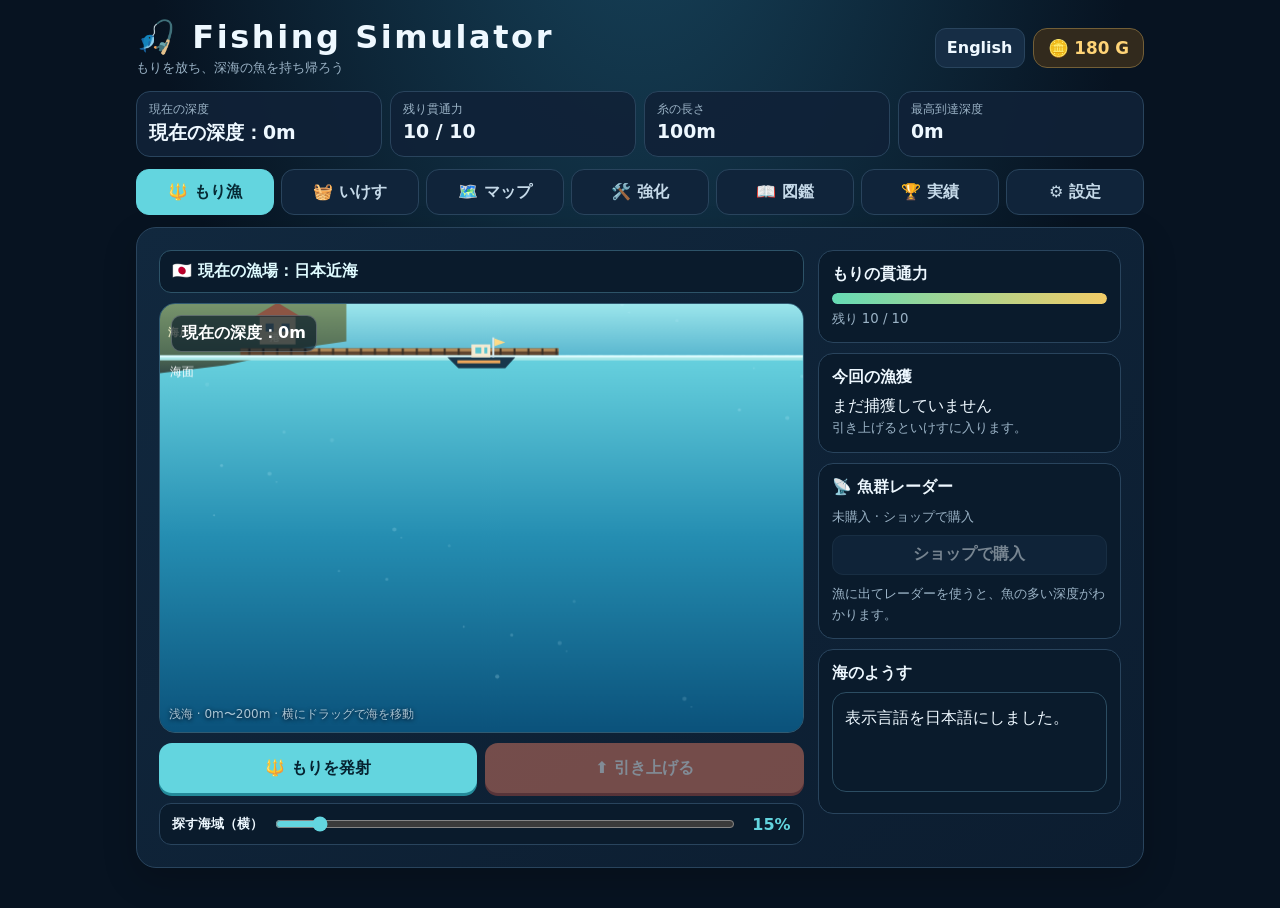
==== commit 57b83d47: "ha jajamaru" ====
--- a/games/Fishing Simulater.html
+++ b/games/Fishing Simulater.html
@@ -1,1821 +1,1821 @@
-<!DOCTYPE html>
-<html lang="ja">
-<head>
-  <meta charset="utf-8">
-  <meta name="viewport" content="width=device-width, initial-scale=1, viewport-fit=cover">
-  <meta name="theme-color" content="#071d35">
-  <title>Fishing Simulator</title>
-  <style>
-    :root {
-      color-scheme: dark;
-      --bg: #071321;
-      --panel: #10243a;
-      --panel2: #162d45;
-      --line: #29445d;
-      --ink: #eef8ff;
-      --muted: #9bb3c6;
-      --aqua: #63d5df;
-      --gold: #ffd477;
-      --red: #ff8787;
-    }
-    * { box-sizing: border-box; }
-    body {
-      margin: 0;
-      min-height: 100vh;
-      color: var(--ink);
-      background: radial-gradient(ellipse at 50% -20%, #17445c 0, var(--bg) 55%);
-      font-family: "Yu Gothic", "Hiragino Kaku Gothic ProN", system-ui, sans-serif;
-    }
-    button { font: inherit; cursor: pointer; }
-    button:disabled { cursor: default; opacity: .48; }
-    .app { width: min(1040px, 100%); margin: auto; padding: 18px 16px 40px; }
-    header { display:flex; align-items:center; justify-content:space-between; gap:12px; margin-bottom:14px; }
-    h1 { margin:0; font-size:clamp(1.4rem,4vw,2rem); letter-spacing:.08em; }
-    .subtitle { margin-top:3px; color:var(--muted); font-size:.84rem; }
-    .money { padding:9px 14px; border:1px solid #735f37; border-radius:14px; color:var(--gold); background:#322a1d; font-size:1.05rem; font-weight:900; white-space:nowrap; }
-    .header-actions { display:flex; align-items:center; gap:8px; }
-    .language-button { min-height:40px; padding:7px 11px; border:1px solid var(--line); border-radius:11px; color:var(--ink); background:var(--panel2); font-weight:800; }
-    .stats { display:grid; grid-template-columns:repeat(4,1fr); gap:8px; margin-bottom:12px; }
-    .stat { min-width:0; padding:10px 12px; border:1px solid var(--line); border-radius:14px; background:#102238e8; }
-    .stat-label { display:block; color:var(--muted); font-size:.73rem; }
-    .stat strong { display:block; margin-top:3px; font-size:clamp(.92rem,2.8vw,1.18rem); }
-    .tabs { display:grid; grid-template-columns:repeat(7,1fr); gap:7px; margin:12px 0; }
-    .tab { min-height:46px; border:1px solid var(--line); border-radius:13px; color:#c5d9e8; background:var(--panel); font-weight:800; }
-    .tab.active { border-color:var(--aqua); color:#062a35; background:var(--aqua); }
-    .panel { padding:clamp(14px,3vw,22px); border:1px solid var(--line); border-radius:20px; background:linear-gradient(145deg,#11283e,#0c1d30); box-shadow:0 12px 34px #0003; }
-    .panel h2 { margin:0; font-size:1.25rem; }
-    .dive-layout { display:grid; grid-template-columns:minmax(0,1.7fr) minmax(220px,.8fr); gap:14px; }
-    .ocean-wrap { position:relative; min-width:0; }
-    canvas { display:block; width:100%; height:430px; border:1px solid #315a71; border-radius:16px; background:#0a3f61; touch-action:pan-y; cursor:grab; }
-    canvas.dragging { cursor:grabbing; }
-    .depth-overlay { position:absolute; top:12px; left:12px; padding:7px 10px; border:1px solid #ffffff40; border-radius:10px; color:white; background:#041525a8; font-weight:800; pointer-events:none; }
-    .super-fishing-banner { position:absolute; z-index:2; top:52px; left:50%; max-width:calc(100% - 24px); transform:translateX(-50%); padding:9px 16px; border:1px solid #ffe994; border-radius:14px; color:#fff5c4; background:linear-gradient(100deg,#922f15ed,#b35a13ed,#922f15ed); box-shadow:0 0 24px #ffd84caa; font-size:clamp(.8rem,3.6vw,1rem); font-weight:1000; text-align:center; white-space:nowrap; animation:super-fishing-pulse .7s ease-in-out infinite alternate; pointer-events:none; }
-    @keyframes super-fishing-pulse { to { transform:translateX(-50%) scale(1.06); box-shadow:0 0 34px #ffd84cff; } }
-    .scene-note { position:absolute; left:10px; bottom:10px; color:#e7f7ffb8; font-size:.75rem; text-shadow:0 1px 4px #001; pointer-events:none; }
-    .controls { display:flex; gap:8px; margin-top:10px; }
-    .aim-control { display:grid; grid-template-columns:auto minmax(80px,1fr) auto; align-items:center; gap:10px; margin-top:10px; padding:10px 12px; border:1px solid var(--line); border-radius:12px; background:#0a1b2c; }
-    .aim-control label { font-size:.84rem; font-weight:800; white-space:nowrap; }
-    .aim-control input { width:100%; accent-color:var(--aqua); }
-    .aim-value { min-width:48px; color:var(--aqua); font-weight:900; text-align:right; }
-    .action { flex:1; min-height:50px; border:0; border-radius:13px; color:#062331; background:var(--aqua); font-weight:900; box-shadow:0 3px 0 #248a9a; }
-    .action.reel { color:#fff; background:#e47c62; box-shadow:0 3px 0 #a8493e; }
-    .side { display:flex; flex-direction:column; gap:10px; }
-    .side-card { padding:13px; border:1px solid var(--line); border-radius:15px; background:#0a1b2c; }
-    .side-card h3 { margin:0 0 8px; font-size:.98rem; }
-    .radar-use { width:100%; margin:8px 0; }
-    .radar-results { line-height:1.7; }
-    .bar { height:11px; overflow:hidden; margin:7px 0 4px; border-radius:9px; background:#263b4f; }
-    .bar span { display:block; height:100%; width:100%; border-radius:inherit; background:linear-gradient(90deg,#65dbb5,#f2cc67); transition:width .2s; }
-    .muted { color:var(--muted); font-size:.83rem; line-height:1.6; }
-    .message { min-height:100px; padding:12px; border:1px solid #2c4d62; border-radius:14px; background:#0a1b2c; line-height:1.6; }
-    .log { max-height:150px; overflow:auto; margin:8px 0 0; padding-left:20px; color:#bfd3e2; font-size:.78rem; }
-    .log li { margin:4px 0; }
-    .section-head { display:flex; align-items:center; justify-content:space-between; gap:8px; margin-bottom:12px; }
-    .secondary, .sell-all, .reset {
-      min-height:40px; padding:8px 13px; border:1px solid var(--line); border-radius:11px;
-      color:var(--ink); background:var(--panel2); font-weight:800;
-    }
-    .sell-all { border-color:#b18b42; color:#ffdf99; background:#3a301f; }
-    .fish-grid { display:grid; grid-template-columns:repeat(auto-fill,minmax(200px,1fr)); gap:10px; }
-    .book-categories { display:flex; flex-wrap:wrap; gap:7px; margin:12px 0; }
-    .book-category { min-height:38px; padding:7px 11px; border:1px solid var(--line); border-radius:10px; color:var(--ink); background:var(--panel2); font-weight:800; }
-    .book-category.active { border-color:var(--aqua); color:#062a35; background:var(--aqua); }
-    .book-pagination { display:flex; align-items:center; justify-content:center; gap:12px; margin:10px 0 14px; }
-    .book-pagination button { min-height:38px; padding:6px 13px; border:1px solid var(--line); border-radius:10px; color:var(--ink); background:var(--panel2); font-weight:800; }
-    .sound-toggle, .sound-volume { display:block; margin:12px 0; font-weight:800; }
-    .sound-toggle input { width:18px; height:18px; vertical-align:middle; accent-color:var(--aqua); }
-    .sound-volume input { display:block; width:100%; margin-top:9px; accent-color:var(--aqua); }
-    .sound-previews { display:flex; flex-wrap:wrap; gap:8px; margin-top:12px; }
-    .fish-card { position:relative; padding:12px; border:1px solid var(--line); border-radius:15px; background:#10243a; }
-    .fish-card .emoji { float:left; margin-right:9px; font-size:2.1rem; }
-    .fish-card strong { display:block; padding-top:3px; }
-    .fish-card small { display:block; margin-top:4px; color:var(--muted); line-height:1.5; }
-    .fish-card button { width:100%; min-height:36px; margin-top:9px; border:1px solid #836b3e; border-radius:10px; color:var(--gold); background:#30291d; font-weight:800; }
-    .fish-card.unknown { min-height:130px; text-align:center; color:#7e94a6; background:#0b1a29; }
-    .fish-card.unknown .emoji { float:none; display:block; margin:2px 0 5px; filter:brightness(0); opacity:.38; }
-    .fish-card.unknown strong { color:#8092a2; }
-    .achievement-card { min-height:150px; }
-    .achievement-card.locked { opacity:.72; }
-    .achievement-card .achievement-icon { float:left; margin-right:10px; font-size:2rem; }
-    .achievement-card progress { width:100%; height:9px; margin-top:10px; accent-color:var(--gold); }
-    .achievement-card .achievement-status { display:block; margin-top:7px; color:var(--muted); font-size:.78rem; }
-    .badge { position:absolute; top:8px; right:8px; padding:2px 7px; border-radius:8px; color:#fff; background:#ed5765; font-size:.68rem; font-weight:900; }
-    .rarity { display:inline-block; padding:2px 7px; border-radius:9px; font-size:.7rem; font-weight:800; }
-    .rarity-0 { color:#b9edc8; background:#22543e; }
-    .rarity-1 { color:#a9ddff; background:#174563; }
-    .rarity-2 { color:#e2c2ff; background:#4b316d; }
-    .rarity-3 { color:#ffe7a4; background:#684c19; }
-    .shop-grid { display:grid; grid-template-columns:repeat(auto-fit,minmax(210px,1fr)); gap:10px; }
-    .upgrade { padding:15px; border:1px solid var(--line); border-radius:15px; background:#10243a; }
-    .upgrade h3 { margin:0 0 5px; }
-    .upgrade p { min-height:43px; margin:0 0 10px; color:var(--muted); font-size:.83rem; }
-    .upgrade button { width:100%; min-height:42px; border:0; border-radius:11px; color:#07202a; background:var(--aqua); font-weight:900; }
-    .warning { margin-top:7px; color:var(--red); font-size:.77rem; }
-    .world-map { position:relative; min-height:280px; margin:12px 0 16px; overflow:hidden; border:1px solid #315a71; border-radius:16px; background:linear-gradient(#17486a,#0d2c47); }
-    .world-map svg { position:absolute; inset:0; width:100%; height:100%; opacity:.75; }
-    .map-marker { position:absolute; z-index:1; width:40px; height:40px; padding:0; border:2px solid #b9f4f3; border-radius:50%; color:#f2ffff; background:#086b7ee8; font-size:1.2rem; font-weight:900; transform:translate(-50%,-50%); box-shadow:0 2px 12px #0018; }
-    .map-marker.active { color:#142534; background:#ffd477; border-color:#fff0b0; }
-    .destination-grid { display:grid; grid-template-columns:repeat(auto-fit,minmax(220px,1fr)); gap:10px; }
-    .destination { padding:14px; border:1px solid var(--line); border-radius:15px; background:#10243a; }
-    .destination.active { border-color:var(--aqua); box-shadow:0 0 0 1px #63d5df55; }
-    .destination h3 { margin:0 0 6px; }
-    .destination p { min-height:42px; margin:0 0 9px; color:var(--muted); font-size:.83rem; line-height:1.5; }
-    .destination .muted { margin-bottom:9px; }
-    .destination button { width:100%; min-height:40px; border:0; border-radius:10px; color:#07202a; background:var(--aqua); font-weight:900; }
-    .current-location { margin:0 0 10px; padding:10px 12px; border:1px solid #2d5368; border-radius:12px; color:#dffbff; background:#0a1b2c; font-weight:800; }
-    .completion { width:100%; height:12px; margin:10px 0 14px; overflow:hidden; border-radius:8px; background:#294157; }
-    .completion span { display:block; height:100%; border-radius:inherit; background:linear-gradient(90deg,#49c8c0,#ffe27a); }
-    .empty { padding:32px 12px; color:var(--muted); text-align:center; }
-    .notice { position:fixed; z-index:5; top:16px; left:50%; max-width:calc(100% - 24px); padding:10px 16px; border:1px solid #6fcbd6; border-radius:13px; color:#fff; background:#102d40f2; text-align:center; box-shadow:0 8px 24px #0006; transform:translateX(-50%); animation:notice-in .2s ease-out; }
-    .flash { position:fixed; z-index:4; inset:0; opacity:0; pointer-events:none; background:radial-gradient(circle,#fff9,#63e5ff55 35%,transparent 72%); }
-    .flash.go { animation:flash .85s ease-out; }
-    .flash.legend.go { background:radial-gradient(circle,#fff,#ffd477c9 25%,#b47cff8a 55%,transparent 78%); animation:flash 1.5s ease-out; }
-    .credits { position:fixed; z-index:10; inset:0; display:grid; place-items:center; padding:16px; background:#020914ed; }
-    .credits-window { position:relative; width:min(620px,100%); height:min(720px,90vh); overflow:hidden; border:1px solid #62d5df88; border-radius:20px; background:radial-gradient(ellipse at 50% 100%,#133e54,#061326 70%); text-align:center; }
-    .credits-close { position:absolute; z-index:2; top:12px; right:12px; padding:8px 12px; border:1px solid #8fc9ce88; border-radius:10px; color:white; background:#10283de8; font-weight:800; }
-    .credits-roll { position:absolute; top:100%; left:0; width:100%; padding:35px 24px 80px; animation:credits-scroll 42s linear forwards; }
-    .credits-roll h2 { margin:20px 0 46px; color:#ffe39b; font-size:clamp(1.8rem,6vw,2.8rem); letter-spacing:.12em; }
-    .credits-roll h3 { margin:36px 0 10px; color:#72e1e3; }
-    .credits-roll p { margin:8px 0; color:#effaff; line-height:1.7; }
-    .credits-roll a { color:#8ce8f0; text-decoration:underline; text-underline-offset:3px; }
-    @keyframes credits-scroll { to { transform:translateY(-155%); } }
-    @keyframes flash { 0%{opacity:0}18%{opacity:1}100%{opacity:0} }
-    @keyframes notice-in { from{opacity:0;transform:translate(-50%,-8px)}to{opacity:1;transform:translate(-50%,0)} }
-    [hidden] { display:none !important; }
-    @media (max-width:680px) {
-      .app { padding:12px 11px 28px; }
-      .stats { grid-template-columns:repeat(2,1fr); }
-      .dive-layout { grid-template-columns:1fr; }
-      .side { display:grid; grid-template-columns:1fr 1fr; }
-      .side-card:last-child { grid-column:1/-1; }
-      canvas { height: min(64vh,390px); min-height:260px; }
-      .fish-grid { grid-template-columns:repeat(2,minmax(0,1fr)); }
-      .tabs { grid-template-columns:repeat(4,1fr); }
-    }
-    @media (max-width:380px) {
-      .tabs { grid-template-columns:repeat(2,1fr); }
-      .fish-grid { grid-template-columns:1fr; }
-      .money { padding:8px 10px; }
-    }
-  </style>
-</head>
-<body>
-  <div class="flash" id="flash" aria-hidden="true"></div>
-  <div class="app">
-    <header>
-      <div><h1 id="gameTitle">🎣 Fishing Simulator</h1><div class="subtitle" id="subtitle">もりを放ち、深海の魚を持ち帰ろう</div></div>
-      <div class="header-actions"><button class="language-button" id="languageButton" type="button">English</button><div class="money" id="money">🪙 0 G</div></div>
-    </header>
-
-    <section class="stats" aria-label="もりの状態">
-      <div class="stat"><span class="stat-label">現在の深度</span><strong id="depthText">現在の深度：0m</strong></div>
-      <div class="stat"><span class="stat-label">残り貫通力</span><strong id="powerText">10 / 10</strong></div>
-      <div class="stat"><span class="stat-label">糸の長さ</span><strong id="lineText">100m</strong></div>
-      <div class="stat"><span class="stat-label">最高到達深度</span><strong id="bestText">0m</strong></div>
-    </section>
-
-    <nav class="tabs" aria-label="ゲームメニュー">
-      <button class="tab active" data-tab="dive">🔱 もり漁</button>
-      <button class="tab" data-tab="bag">🧺 いけす</button>
-      <button class="tab" data-tab="map">🗺️ マップ</button>
-      <button class="tab" data-tab="shop">🛠️ 強化</button>
-      <button class="tab" data-tab="book">📖 図鑑</button>
-      <button class="tab" data-tab="achievements">🏆 実績</button>
-      <button class="tab" data-tab="settings">⚙️ 設定</button>
-    </nav>
-
-    <section class="panel" id="mapPanel" hidden>
-      <div class="section-head"><div><h2 id="mapHeading">🗺️ 世界の漁場</h2><div class="muted" id="mapDescription">地図から行きたい海域を選ぼう。</div></div></div>
-      <div class="world-map" id="worldMap" aria-label="世界の漁場マップ"></div>
-      <div class="destination-grid" id="destinationGrid"></div>
-    </section>
-
-    <section class="panel" id="divePanel">
-      <div class="dive-layout">
-        <div>
-          <div class="current-location" id="currentLocation"></div>
-          <div class="ocean-wrap">
-            <canvas id="ocean" aria-label="海中を横から見るもり漁の画面"></canvas>
-            <div class="depth-overlay" id="canvasDepth">現在の深度：0m</div>
-            <div class="super-fishing-banner" id="superFishingBanner" hidden>🎰 スーパーフィッシングタイム！ 🎰</div>
-            <div class="scene-note" id="zoneLabel">浅海 · 0〜200m · 横にドラッグで海を移動</div>
-          </div>
-          <div class="controls">
-            <button class="action" id="launchButton">🔱 もりを発射</button>
-            <button class="action reel" id="reelButton" disabled>⬆ 引き上げる</button>
-          </div>
-          <div class="aim-control">
-            <label for="aimSlider">探す海域（横）</label>
-            <input id="aimSlider" type="range" min="8" max="92" step="1" value="15" aria-label="船で探す海域">
-            <output class="aim-value" id="aimValue" for="aimSlider">50%</output>
-          </div>
-        </div>
-        <aside class="side">
-          <div class="side-card">
-            <h3>もりの貫通力</h3>
-            <div class="bar"><span id="powerBar"></span></div>
-            <div class="muted" id="powerDetail">残り 10 / 10</div>
-          </div>
-          <div class="side-card">
-            <h3>今回の漁獲</h3>
-            <div id="tripCount">まだ捕獲していません</div>
-            <div class="muted" id="tripValue">引き上げるといけすに入ります。</div>
-          </div>
-          <div class="side-card radar-card">
-            <h3>📡 魚群レーダー</h3>
-            <div class="muted" id="radarInventory">所持数：0個</div>
-            <button class="secondary radar-use" id="radarButton" disabled>レーダーを使う</button>
-            <div class="radar-results muted" id="radarResults" aria-live="polite">漁に出てレーダーを使うと、魚の多い深度がわかります。</div>
-          </div>
-          <div class="side-card">
-            <h3>海のようす</h3>
-            <div class="message" id="message" aria-live="polite">もりを発射してみよう！ 魚に当たると貫通力を消費して捕獲するよ。</div>
-            <ul class="log" id="log" aria-label="漁の記録"></ul>
-          </div>
-        </aside>
-      </div>
-    </section>
-
-    <section class="panel" id="bagPanel" hidden>
-      <div class="section-head"><div><h2>🧺 いけす・売却</h2><div class="muted" id="bagSummary"></div></div><button class="sell-all" id="sellAll">まとめて売る</button></div>
-      <div class="fish-grid" id="bagGrid"></div>
-    </section>
-
-    <section class="panel" id="shopPanel" hidden>
-      <div class="section-head"><div><h2>🛠️ 漁具の強化</h2><div class="muted">購入するとすぐに性能へ反映されます。</div></div><div class="money" id="shopMoney">🪙 0 G</div></div>
-      <div class="shop-grid" id="shopGrid"></div>
-    </section>
-
-    <section class="panel" id="bookPanel" hidden>
-      <div class="section-head"><div><h2>📖 深海魚図鑑</h2><div class="muted">生息深度に合った魚だけが海中に現れます。</div></div><strong id="bookProgress">0%</strong></div>
-      <div class="completion"><span id="completionBar" style="width:0%"></span></div>
-      <div class="book-categories" id="bookCategories" aria-label="図鑑の分類"></div>
-      <div class="book-pagination" id="bookPagination"></div>
-      <div class="fish-grid" id="bookGrid"></div>
-      <button class="secondary" id="replayCredits" type="button" hidden>エンドクレジットを見る</button>
-      <button class="reset" id="resetButton">セーブデータをリセット</button>
-    </section>
-
-    <section class="panel" id="achievementsPanel" hidden>
-      <div class="section-head"><div><h2 id="achievementsHeading">🏆 実績</h2><div class="muted" id="achievementSummary"></div></div></div>
-      <div class="completion"><span id="achievementProgress" style="width:0%"></span></div>
-      <div class="fish-grid" id="achievementGrid"></div>
-    </section>
-
-    <section class="panel" id="settingsPanel" hidden>
-      <div class="section-head"><div><h2 id="settingsHeading">⚙️ 設定</h2><div class="muted" id="settingsDescription">ゲームの設定とエンドクレジットを確認できます。</div></div></div>
-      <article class="upgrade">
-        <h3 id="creditsSettingTitle">🎬 エンドクレジット</h3>
-        <p id="creditsSettingDescription">ゲームのエンドクレジットをいつでも再生できます。</p>
-        <button class="secondary" id="settingsReplayCredits" type="button">エンドクレジットを見る</button>
-      </article>
-      <article class="upgrade">
-        <h3 id="bgmSettingTitle">🎼 BGM</h3>
-        <p id="bgmSettingDescription">通常時とスーパーフィッシングタイムのBGMを個別に設定できます。</p>
-        <label class="sound-toggle"><input id="bgmEnabled" type="checkbox" checked> <span id="bgmEnabledLabel">BGMを有効にする</span></label>
-        <label class="sound-toggle"><input id="ambientBgmEnabled" type="checkbox" checked> <span id="ambientBgmLabel">通常時ののどかなBGM</span></label>
-        <label class="sound-toggle"><input id="superBgmEnabled" type="checkbox" checked> <span id="superBgmLabel">スーパーフィッシングタイムのBGM</span></label>
-        <label class="sound-volume" for="bgmVolume"><span id="bgmVolumeLabel">BGMの音量：70%</span>
-          <input id="bgmVolume" type="range" min="0" max="100" step="1" value="70">
-        </label>
-      </article>
-      <article class="upgrade">
-        <h3 id="soundSettingTitle">🔊 効果音</h3>
-        <p id="soundSettingDescription">効果音をBGMとは別にオン・オフし、音量を調整できます。</p>
-        <label class="sound-toggle"><input id="soundEnabled" type="checkbox" checked> <span id="soundEnabledLabel">効果音を有効にする</span></label>
-        <label class="sound-volume" for="soundVolume"><span id="soundVolumeLabel">効果音の音量：100%</span>
-          <input id="soundVolume" type="range" min="0" max="100" step="1" value="100">
-        </label>
-        <button class="secondary" id="soundTest" type="button">効果音を試聴</button>
-        <p id="raritySoundPreviewLabel">レアリティ別の捕獲音を試聴：</p>
-        <div class="sound-previews">
-          <button class="secondary" type="button" data-sound-preview="0">ノーマル</button>
-          <button class="secondary" type="button" data-sound-preview="1">レア</button>
-          <button class="secondary" type="button" data-sound-preview="2">激レア</button>
-          <button class="secondary" type="button" data-sound-preview="3">伝説</button>
-        </div>
-      </article>
-    </section>
-  </div>
-  <div class="notice" id="notice" role="status" hidden></div>
-  <div class="credits" id="credits" hidden role="dialog" aria-modal="true" aria-labelledby="creditsTitle">
-    <div class="credits-window">
-      <button class="credits-close" id="creditsClose" type="button">閉じる</button>
-      <div class="credits-roll" id="creditsRoll">
-        <h2 id="creditsTitle">Fishing Simulator</h2>
-        <p id="creditsComplete"></p>
-        <h3 id="creditsThanks"></h3>
-        <p>Fishing Simulator</p>
-        <p id="creditsFishCount"></p>
-        <h3 id="creditsCreatorHeading"></h3>
-        <p id="creditsCreator"></p>
-        <h3 id="creditsGithubHeading"></h3>
-        <p><a href="https://github.com/chiidu1023" target="_blank" rel="noopener noreferrer">github.com/chiidu1023</a></p>
-        <h3 id="creditsThanksHeading"></h3>
-        <p id="creditsThanksText"></p>
-        <h2 id="creditsEnd"></h2>
-      </div>
-    </div>
-  </div>
-
-  <script>
-    'use strict';
-
-    const SPECIES = [
-      {id:'sardine',name:'マイワシ',emoji:'🐟',min:0,max:120,hard:1,price:18,rarity:0,size:[12,25],desc:'群れで泳ぐ小型の回遊魚。浅い海の代表選手。'},
-      {id:'horse_mackerel',name:'マアジ',emoji:'🐟',min:0,max:200,hard:2,price:28,rarity:0,size:[15,50],desc:'沿岸から沖合まで広く暮らす、おなじみの魚。'},
-      {id:'mackerel',name:'マサバ',emoji:'🐟',min:0,max:200,hard:2,price:34,rarity:0,size:[25,55],desc:'群れで海を回遊する、背中の模様が美しい魚。'},
-      {id:'anchovy',name:'カタクチイワシ',emoji:'🐟',min:0,max:150,hard:1,price:15,rarity:0,size:[8,18],desc:'小さな体で大きな群れを作り、海の食物連鎖を支える。'},
-      {id:'sea_bream',name:'マダイ',emoji:'🐠',min:10,max:200,hard:4,price:95,rarity:1,size:[30,90],desc:'岩礁や砂地にすむ、鮮やかな赤色の魚。'},
-      {id:'yellowtail',name:'ブリ',emoji:'🐟',min:0,max:200,hard:5,price:130,rarity:1,size:[40,100],desc:'成長に合わせて名前が変わる大型の回遊魚。'},
-      {id:'tuna',name:'クロマグロ',emoji:'🐟',min:50,max:500,hard:7,price:220,rarity:1,size:[80,250],desc:'高速で泳ぐ外洋の大型魚。温かい海を回遊する。'},
-      {id:'swordfish',name:'メカジキ',emoji:'🗡️',min:100,max:800,hard:8,price:250,rarity:2,size:[100,300],desc:'長い吻を持つ、外洋を泳ぐ力強い魚。'},
-      {id:'mahi',name:'シイラ',emoji:'🐠',min:0,max:150,hard:4,price:100,rarity:1,size:[50,180],desc:'暖かい表層を泳ぐ、色鮮やかな魚。'},
-      {id:'flyingfish',name:'トビウオ',emoji:'🐟',min:0,max:100,hard:1,price:42,rarity:0,size:[20,35],desc:'大きな胸びれで海面から滑空する。'},
-      {id:'lantern',name:'キンメダイ',emoji:'🐠',min:200,max:800,hard:3,price:180,rarity:1,size:[25,55],desc:'水深200〜800mほどに暮らす、赤い深場の魚。'},
-      {id:'blackthroat',name:'ノドグロ',emoji:'🐟',min:100,max:600,hard:3,price:210,rarity:1,size:[20,50],desc:'深い岩礁域にすむ高級魚。口の中が黒い。'},
-      {id:'sablefish',name:'ギンダラ',emoji:'🐟',min:200,max:1500,hard:4,price:175,rarity:1,size:[40,100],desc:'北の深い海に暮らす、脂ののった魚。'},
-      {id:'oarfish',name:'リュウグウノツカイ',emoji:'🐉',min:200,max:1000,hard:5,price:520,rarity:2,size:[300,900],desc:'細長い体を持つ深海魚。海面近くで見つかることも。'},
-      {id:'coelacanth',name:'シーラカンス',emoji:'🐟',min:100,max:700,hard:9,price:950,rarity:3,size:[100,200],desc:'深い岩穴にひそむ「生きた化石」と呼ばれる魚。'},
-      {id:'angler',name:'チョウチンアンコウ',emoji:'🏮',min:200,max:2500,hard:6,price:430,rarity:2,size:[20,120],desc:'頭の先の発光器で獲物をおびき寄せる。'},
-      {id:'goblin',name:'ミツクリザメ',emoji:'🦈',min:200,max:1300,hard:8,price:700,rarity:2,size:[200,500],desc:'深海にすむ珍しいサメ。長く突き出た吻が特徴。'},
-      {id:'giant_squid',name:'ダイオウイカ',emoji:'🦑',min:200,max:1000,hard:10,price:1200,rarity:3,size:[500,1300],desc:'深海に暮らす巨大なイカ。大きな目で暗闇を見る。'},
-      {id:'vampire',name:'コウモリダコ',emoji:'🦇',min:600,max:1200,hard:2,price:620,rarity:2,size:[15,30],desc:'酸素の少ない深海に適応した小さな頭足類。'},
-      {id:'dragonfish',name:'ホウライエソ',emoji:'🐲',min:200,max:2000,hard:6,price:500,rarity:2,size:[15,40],desc:'鋭い歯と発光器を持つ深海の捕食者。'},
-      {id:'fangtooth',name:'オニキンメ',emoji:'🐡',min:200,max:5000,hard:7,price:480,rarity:2,size:[10,20],desc:'体に対して大きな歯を持つ深海魚。'},
-      {id:'grenadier',name:'ソコダラ',emoji:'🐟',min:500,max:5000,hard:3,price:300,rarity:1,size:[30,100],desc:'深い海底を探りながら暮らす魚の仲間。'},
-      {id:'sleeper_shark',name:'オンデンザメ',emoji:'🦈',min:200,max:2000,hard:12,price:1250,rarity:3,size:[200,700],desc:'冷たい深海をゆっくり泳ぐ大型のサメ。'},
-      {id:'isopod',name:'ダイオウグソクムシ',emoji:'🪲',min:170,max:2140,hard:8,price:850,rarity:2,size:[20,50],desc:'海底に沈んだ生き物を食べる巨大な甲殻類。'},
-      {id:'blobfish',name:'ニュウドウカジカ',emoji:'🐡',min:600,max:1200,hard:2,price:760,rarity:2,size:[20,40],desc:'深海の高い水圧に適応した、やわらかな体の魚。'},
-      {id:'snailfish',name:'シンカイヨロイダラ',emoji:'🐟',min:3000,max:7000,hard:4,price:1450,rarity:2,size:[10,35],desc:'数千メートルの深海底で見つかる小型の魚。'},
-      {id:'rattail',name:'ヨロイイタチウオ',emoji:'🐟',min:1000,max:4000,hard:5,price:720,rarity:1,size:[30,80],desc:'深い海底付近を泳ぐ、細長い魚。'},
-      {id:'black_swallow',name:'クロボウズギス',emoji:'🐠',min:500,max:3000,hard:5,price:630,rarity:2,size:[15,30],desc:'大きく伸びる胃を持つ深海の待ち伏せ名人。'},
-      {id:'tripodfish',name:'ミツマタヤリウオ',emoji:'🐟',min:1000,max:4500,hard:3,price:960,rarity:2,size:[20,40],desc:'長いひれを海底につき、獲物を待つ魚。'},
-      {id:'glass_squid',name:'ユウレイイカ',emoji:'🦑',min:300,max:1500,hard:3,price:540,rarity:1,size:[20,60],desc:'透明感のある体で深い海を漂うイカ。'},
-      {id:'colossal_squid',name:'ダイオウホウズキイカ',emoji:'🦑',min:400,max:2000,hard:14,price:1900,rarity:3,size:[600,1400],desc:'南極の深海にすむ、巨大なイカの仲間。'},
-      {id:'hadal_snailfish',name:'マリアナスネイルフィッシュ',emoji:'🐟',min:6000,max:8200,hard:5,price:2600,rarity:2,size:[8,25],desc:'マリアナ海溝の深い場所で確認された魚。'},
-      {id:'hadal_amphipod',name:'ヨコエビ',emoji:'🦐',min:6000,max:11000,hard:1,price:1700,rarity:1,size:[2,8],desc:'超深海にも生息する小さな甲殻類。'},
-      {id:'hadal_cucumber',name:'深海ナマコ',emoji:'🪸',min:4000,max:11000,hard:2,price:2300,rarity:2,size:[10,40],desc:'海溝の底で有機物を食べて暮らす。'},
-      {id:'abyssal_ghost',name:'深淵のゴーストフィッシュ',emoji:'👻',min:7000,max:10500,hard:7,price:4800,rarity:3,size:[40,180],desc:'記録のない超深海にすむという、半透明の幻魚。'},
-      {id:'mariana_dragon',name:'マリアナ深海竜',emoji:'🐲',min:8500,max:11000,hard:16,price:9800,rarity:3,size:[300,1200],desc:'海溝最深部に眠ると伝わる、伝説の巨大魚。'},
-      {id:'abyssal_crown',name:'深海王の冠魚',emoji:'👑',min:10000,max:11000,hard:22,price:18000,rarity:3,size:[500,1800],desc:'世界の底に君臨するという、幻の伝説魚。'},
-      {id:'bonito',name:'カツオ',emoji:'🐟',min:0,max:300,hard:4,price:85,rarity:0,size:[40,100],desc:'暖かい海を群れで回遊する、泳ぎの速い魚。'},
-      {id:'salmon',name:'サケ',emoji:'🐟',min:0,max:400,hard:5,price:115,rarity:1,size:[50,100],desc:'海と川を行き来する回遊魚。秋に沿岸へ近づく。'},
-      {id:'flounder',name:'ヒラメ',emoji:'🐠',min:10,max:200,hard:3,price:105,rarity:1,size:[30,90],desc:'砂地に身を隠して獲物を待つ、平たい魚。'},
-      {id:'barracuda',name:'オニカマス',emoji:'🐟',min:0,max:300,hard:7,price:170,rarity:2,size:[60,180],desc:'鋭い歯と細長い体を持つ、暖かい海の捕食魚。'},
-      {id:'rockfish',name:'メバル',emoji:'🐠',min:20,max:150,hard:3,price:75,rarity:0,size:[15,35],desc:'沿岸の岩場や海藻の間に暮らす魚。'},
-      {id:'barreleye',name:'デメニギス',emoji:'👁️',min:400,max:2500,hard:2,price:880,rarity:2,size:[10,20],desc:'頭部が透き通り、筒状の目を持つ深海魚。'},
-      {id:'gulper_eel',name:'フクロウナギ',emoji:'🐍',min:500,max:3000,hard:5,price:1050,rarity:2,size:[60,100],desc:'大きく開く袋状の口を持つ、細長い深海魚。'},
-      {id:'hatchetfish',name:'ムネエソ',emoji:'🐟',min:200,max:1500,hard:2,price:390,rarity:1,size:[5,12],desc:'銀色に光る体と発光器を持つ小さな深海魚。'},
-      {id:'cookiecutter',name:'ダルマザメ',emoji:'🦈',min:100,max:3500,hard:4,price:1350,rarity:2,size:[35,55],desc:'小型ながら大きな吸盤状の口を持つ深海性のサメ。'},
-      {id:'frilled_shark',name:'ラブカ',emoji:'🦈',min:300,max:1500,hard:8,price:1550,rarity:3,size:[120,200],desc:'細長い体と並んだ鰓が特徴の、珍しい深海性のサメ。'},
-      {id:'sea_pig',name:'センジュナマコ',emoji:'🪸',min:1000,max:6000,hard:1,price:1100,rarity:1,size:[5,20],desc:'海底を歩くように移動する、深海性のナマコ。'},
-      {id:'giant_spider_crab',name:'タカアシガニ',emoji:'🦀',min:50,max:600,hard:10,price:520,rarity:2,size:[80,400],desc:'長い脚を持つ大型のカニ。日本近海の深場に暮らす。'},
-      {id:'abyssal_ray',name:'深海ヒカリエイ',emoji:'✨',min:5000,max:9500,hard:6,price:6200,rarity:3,size:[100,500],desc:'深海の暗闇で青白く輝くという、幻のエイ。'},
-      {id:'japanese_eel',name:'ニホンウナギ',emoji:'🐍',min:100,max:700,hard:3,price:260,rarity:1,size:[30,100],desc:'日本近海から遠い海へ回遊して産卵するウナギ。'},
-      {id:'japanese_puffer',name:'トラフグ',emoji:'🐡',min:10,max:300,hard:5,price:420,rarity:2,size:[30,80],desc:'日本近海の沿岸に暮らす、しま模様が特徴のフグ。'},
-      {id:'japanese_squid',name:'アオリイカ',emoji:'🦑',min:10,max:200,hard:2,price:190,rarity:1,size:[20,50],desc:'日本近海の沿岸に多い、大きなひれを持つイカ。'},
-      {id:'clownfish',name:'カクレクマノミ',emoji:'🐠',min:1,max:40,hard:1,price:150,rarity:1,size:[6,12],desc:'サンゴ礁のイソギンチャクと共生する小さな魚。'},
-      {id:'humphead_wrasse',name:'メガネモチノウオ',emoji:'🐟',min:10,max:100,hard:9,price:1800,rarity:3,size:[60,200],desc:'サンゴ礁に暮らす大型のベラ。額のこぶが特徴。'},
-      {id:'reef_manta',name:'オニイトマキエイ',emoji:'🦈',min:20,max:1000,hard:8,price:2100,rarity:2,size:[300,700],desc:'熱帯の暖かな海を回遊する、巨大なマンタ。'},
-      {id:'atlantic_cod',name:'タイセイヨウダラ',emoji:'🐟',min:20,max:600,hard:4,price:230,rarity:0,size:[50,150],desc:'北大西洋の冷たい海で群れを作る重要な魚。'},
-      {id:'atlantic_halibut',name:'タイセイヨウオヒョウ',emoji:'🐠',min:50,max:1500,hard:8,price:1250,rarity:2,size:[100,250],desc:'北大西洋の海底に暮らす大型のカレイの仲間。'},
-      {id:'greenland_shark',name:'ニシオンデンザメ',emoji:'🦈',min:200,max:2000,hard:13,price:2600,rarity:3,size:[300,700],desc:'北大西洋の極寒の深海をゆっくり泳ぐ大型のサメ。'},
-      {id:'vent_crab',name:'熱水噴出孔の白ガニ',emoji:'🦀',min:1500,max:4000,hard:6,price:2300,rarity:2,size:[10,25],desc:'中央海嶺の熱水噴出孔の近くに集まる白いカニ。'},
-      {id:'ridge_octopus',name:'海嶺ダンボダコ',emoji:'🐙',min:1000,max:4500,hard:4,price:2900,rarity:2,size:[20,60],desc:'中央海嶺の深い斜面を漂う、耳のようなひれを持つタコ。'},
-      {id:'ridge_glassfish',name:'海嶺のガラスウオ',emoji:'✨',min:2500,max:6500,hard:3,price:5400,rarity:3,size:[8,30],desc:'中央海嶺の暗闇にだけ現れるという、透き通った魚。'},
-      {id:'mariana_dumbo',name:'マリアナダンボダコ',emoji:'🐙',min:4000,max:7000,hard:5,price:3600,rarity:2,size:[20,40],desc:'マリアナ海溝の深い斜面で確認された小型のタコ。'},
-      {id:'mariana_snailfish',name:'マリアナ紫ヨコエビウオ',emoji:'🐟',min:8000,max:10000,hard:6,price:8200,rarity:3,size:[12,35],desc:'海溝の最深部近くに生息するという、紫色の幻魚。'},
-      {id:'trench_phantom',name:'海溝の幻灯魚',emoji:'🔮',min:9500,max:11000,hard:10,price:15000,rarity:3,size:[30,120],desc:'マリアナ海溝の底で青白く光ると伝わる伝説の魚。'}
-    ];
-
-    const ENGLISH_FISH = {
-      sardine:['Japanese Sardine','A small schooling fish and a familiar sight in shallow waters.'],
-      horse_mackerel:['Japanese Horse Mackerel','A familiar coastal fish found from shore to offshore waters.'],
-      mackerel:['Chub Mackerel','A beautiful-backed fish that travels in schools.'],
-      anchovy:['Japanese Anchovy','Tiny fish that form large schools and support the marine food web.'],
-      sea_bream:['Red Seabream','A vivid red fish that lives around reefs and sandy bottoms.'],
-      yellowtail:['Japanese Amberjack','A large migratory fish whose name changes as it grows.'],
-      tuna:['Pacific Bluefin Tuna','A fast-swimming ocean giant that migrates through warm waters.'],
-      swordfish:['Swordfish','A powerful open-ocean fish with a long bill.'],
-      mahi:['Mahi-mahi','A colorful fish that swims in warm surface waters.'],
-      flyingfish:['Flying Fish','Glides above the sea using its large pectoral fins.'],
-      lantern:['Splendid Alfonsino','A red deep-water fish found around 200–800 meters.'],
-      blackthroat:['Blackthroat Seaperch','A prized deep-reef fish with a black mouth.'],
-      sablefish:['Sablefish','An oil-rich fish that lives in cold northern waters.'],
-      oarfish:['Oarfish','A long, slender deep-sea fish sometimes seen near the surface.'],
-      coelacanth:['Coelacanth','A fish called a living fossil that hides in deep caves.'],
-      angler:['Deep-sea Anglerfish','Lures prey with a glowing appendage on its head.'],
-      goblin:['Goblin Shark','A rare deep-sea shark with a long, protruding snout.'],
-      giant_squid:['Giant Squid','A deep-sea giant with large eyes adapted to darkness.'],
-      vampire:['Vampire Squid','A small cephalopod adapted to oxygen-poor deep waters.'],
-      dragonfish:['Stoplight Loosejaw','A deep-sea predator with sharp teeth and light organs.'],
-      fangtooth:['Fangtooth Fish','A deep-sea fish with unusually large teeth for its body.'],
-      grenadier:['Grenadier','A fish that probes and forages along the deep seafloor.'],
-      sleeper_shark:['Pacific Sleeper Shark','A large shark that swims slowly through cold deep waters.'],
-      isopod:['Giant Isopod','A giant crustacean that feeds on animals fallen to the seafloor.'],
-      blobfish:['Blobfish','A soft-bodied fish adapted to the high pressure of the deep.'],
-      snailfish:['Deep-sea Snailfish','A small fish found thousands of meters below the surface.'],
-      rattail:['Armored Cusk','A slender fish that swims near the deep seafloor.'],
-      black_swallow:['Black Swallower','An ambush predator with a remarkably expandable stomach.'],
-      tripodfish:['Tripod Fish','Waits for prey while resting on long fin rays on the seafloor.'],
-      glass_squid:['Glass Squid','A translucent squid drifting through deep water.'],
-      colossal_squid:['Colossal Squid','A giant squid relative that lives in the Antarctic deep.'],
-      hadal_snailfish:['Mariana Snailfish','A fish observed in the depths of the Mariana Trench.'],
-      hadal_amphipod:['Hadal Amphipod','A tiny crustacean that can live in the hadal zone.'],
-      hadal_cucumber:['Deep-sea Sea Cucumber','Feeds on organic matter on the trench floor.'],
-      abyssal_ghost:['Abyssal Ghostfish','A translucent phantom fish said to inhabit uncharted depths.'],
-      mariana_dragon:['Mariana Deep-sea Dragon','A legendary giant said to sleep in the deepest trench.'],
-      abyssal_crown:['Abyssal Crownfish','A mythical legendary fish said to rule the bottom of the world.'],
-      bonito:['Skipjack Tuna','A fast swimmer that travels in schools through warm waters.'],
-      salmon:['Chum Salmon','A migratory fish that moves between the ocean and rivers.'],
-      flounder:['Japanese Flounder','A flat fish that hides on sandy bottoms and waits for prey.'],
-      barracuda:['Great Barracuda','A warm-water predator with a slender body and sharp teeth.'],
-      rockfish:['Japanese Rockfish','Lives among coastal rocks and seaweed.'],
-      barreleye:['Barreleye Fish','A deep-sea fish with a transparent head and tubular eyes.'],
-      gulper_eel:['Gulper Eel','A slender deep-sea fish with a large pouch-like mouth.'],
-      hatchetfish:['Silver Hatchetfish','A small deep-sea fish with a silvery body and light organs.'],
-      cookiecutter:['Cookiecutter Shark','A small shark with a large, suction-like mouth.'],
-      frilled_shark:['Frilled Shark','A rare deep-sea shark with a slender body and frilled gills.'],
-      sea_pig:['Sea Pig','A deep-sea sea cucumber that moves across the seafloor.'],
-      giant_spider_crab:['Japanese Spider Crab','A large crab with exceptionally long legs.'],
-      abyssal_ray:['Abyssal Glowray','A mythical ray said to glow blue-white in the deep.'],
-      japanese_eel:['Japanese Eel','Migrates from waters near Japan to distant seas to spawn.'],
-      japanese_puffer:['Tiger Puffer','A striped pufferfish found in coastal waters near Japan.'],
-      japanese_squid:['Bigfin Reef Squid','A large-finned squid common in coastal waters near Japan.'],
-      clownfish:['Clownfish','A small reef fish that lives among sea anemones.'],
-      humphead_wrasse:['Humphead Wrasse','A large reef wrasse known for the hump on its forehead.'],
-      reef_manta:['Giant Oceanic Manta Ray','A giant manta that migrates through warm tropical seas.'],
-      atlantic_cod:['Atlantic Cod','An important schooling fish of the cold North Atlantic.'],
-      atlantic_halibut:['Atlantic Halibut','A large flatfish living on the North Atlantic seafloor.'],
-      greenland_shark:['Greenland Shark','A large shark that moves slowly through the frigid North Atlantic.'],
-      vent_crab:['White Vent Crab','A pale crab found near hydrothermal vents along the Mid-Atlantic Ridge.'],
-      ridge_octopus:['Ridge Dumbo Octopus','An eared octopus drifting along deep slopes of the Mid-Atlantic Ridge.'],
-      ridge_glassfish:['Ridge Glassfish','A transparent fish said to appear only in the darkness of the ridge.'],
-      mariana_dumbo:['Mariana Dumbo Octopus','A small octopus observed on the deep slopes of the Mariana Trench.'],
-      mariana_snailfish:['Mariana Violet Snailfish','A mythical violet fish said to live near the trench floor.'],
-      trench_phantom:['Trench Phantom Lanternfish','A legendary fish said to glow blue-white in the Mariana Trench.']
-    };
-    const REGIONS = [
-      {id:'japan',name:'日本近海',english:'Waters off Japan',emoji:'🇯🇵',x:77,y:37,maxDepth:2500,
-        description:'沿岸から中深海まで探索。固有種：ニホンウナギ、トラフグ、アオリイカ。',descriptionEn:'Explore coastal and midwater zones. Regional fish: Japanese eel, tiger puffer, and bigfin reef squid.',
-        fish:['sardine','horse_mackerel','mackerel','anchovy','sea_bream','yellowtail','tuna','swordfish','mahi','flyingfish','bonito','flounder','rockfish','lantern','blackthroat','sablefish','oarfish','coelacanth','angler','goblin','giant_squid','vampire','dragonfish','fangtooth','grenadier','sleeper_shark','isopod','blobfish','giant_spider_crab','hatchetfish','cookiecutter','frilled_shark','japanese_eel','japanese_puffer','japanese_squid']},
-      {id:'great_barrier_reef',name:'グレートバリアリーフ',english:'Great Barrier Reef',emoji:'🪸',x:89,y:76,maxDepth:1200,
-        description:'暖かなサンゴ礁。固有種：カクレクマノミ、メガネモチノウオ、オニイトマキエイ。',descriptionEn:'Warm coral seas. Regional fish: clownfish, humphead wrasse, and giant oceanic manta ray.',
-        fish:['sardine','anchovy','mahi','flyingfish','tuna','bonito','barracuda','sea_bream','yellowtail','flounder','rockfish','giant_spider_crab','lantern','glass_squid','angler','clownfish','humphead_wrasse','reef_manta']},
-      {id:'north_atlantic',name:'北大西洋',english:'North Atlantic',emoji:'🌊',x:48,y:32,maxDepth:3500,
-        description:'冷たい海。固有種：タイセイヨウダラ、タイセイヨウオヒョウ、ニシオンデンザメ。',descriptionEn:'Cold waters. Regional fish: Atlantic cod, Atlantic halibut, and Greenland shark.',
-        fish:['salmon','mackerel','bonito','sablefish','sleeper_shark','rockfish','flounder','giant_spider_crab','grenadier','rattail','black_swallow','gulper_eel','barreleye','glass_squid','colossal_squid','cookiecutter','frilled_shark','atlantic_cod','atlantic_halibut','greenland_shark']},
-      {id:'mid_atlantic_ridge',name:'中央海嶺',english:'Mid-Atlantic Ridge',emoji:'🌋',x:52,y:54,maxDepth:6500,
-        description:'海底火山と深海の谷。固有種：熱水噴出孔の白ガニ、海嶺ダンボダコ、海嶺のガラスウオ。',descriptionEn:'Volcanic ridges and deep valleys. Regional fish: white vent crab, ridge dumbo octopus, and ridge glassfish.',
-        fish:['angler','goblin','giant_squid','vampire','dragonfish','fangtooth','grenadier','sleeper_shark','isopod','blobfish','snailfish','rattail','black_swallow','tripodfish','glass_squid','colossal_squid','barreleye','gulper_eel','hatchetfish','sea_pig','cookiecutter','vent_crab','ridge_octopus','ridge_glassfish']},
-      {id:'mariana_trench',name:'マリアナ海溝',english:'Mariana Trench',emoji:'🕳️',x:89,y:53,maxDepth:11000,
-        description:'世界最深級の海溝。固有種：マリアナダンボダコ、マリアナ紫ヨコエビウオ、海溝の幻灯魚。',descriptionEn:'One of the deepest trenches on Earth. Regional fish: Mariana dumbo octopus, violet snailfish, and trench phantom lanternfish.',
-        fish:['hadal_snailfish','hadal_amphipod','hadal_cucumber','abyssal_ghost','mariana_dragon','abyssal_crown','abyssal_ray','snailfish','grenadier','tripodfish','sea_pig','mariana_dumbo','mariana_snailfish','trench_phantom']}
-    ];
-    const REGIONAL_SPECIES_COUNTS = [239,238,238,238,238];
-    const SUPER_FISHING_CHANCE = 0.06;
-    const SUPER_FISHING_DURATION = 18;
-    const SUPER_FISHING_SCHOOL_SIZE = 12;
-    const REGIONAL_FISH_FORMS = [
-      [['紅','Crimson'],['銀','Silver'],['青','Azure'],['黄金','Golden'],['黒','Shadow'],['白','Pearl'],['虹','Rainbow']],
-      [['珊瑚','Coral'],['熱帯','Tropical'],['縞','Striped'],['花','Floral'],['碧','Jade'],['日輪','Sunburst'],['宝石','Gem']],
-      [['氷','Arctic'],['北極','Polar'],['霜','Frost'],['深青','Deep Blue'],['斑','Spotted'],['銀河','Starlit'],['角','Horned']],
-      [['熱水','Vent'],['火山','Volcanic'],['岩','Ridge'],['発光','Glowing'],['硫黄','Sulfur'],['深紅','Abyssal Red'],['結晶','Crystal']],
-      [['海溝','Trench'],['超深海','Hadal'],['幻','Phantom'],['深淵','Abyssal'],['暗黒','Midnight'],['幽玄','Ethereal'],['古代','Ancient']]
-    ];
-    const REGIONAL_FISH_BASES = [
-      [['ハゼ','Goby'],['タイ','Seabream'],['カサゴ','Rockfish'],['フグ','Pufferfish'],['イカ','Squid'],['タコ','Octopus'],['エイ','Ray']],
-      [['クマノミ','Clownfish'],['チョウチョウウオ','Butterflyfish'],['ブダイ','Parrotfish'],['ハタ','Grouper'],['ウツボ','Moray'],['エビ','Shrimp'],['ウミウシ','Nudibranch']],
-      [['タラ','Cod'],['カレイ','Flounder'],['オヒョウ','Halibut'],['サケ','Salmon'],['カニ','Crab'],['オオカミウオ','Wolffish'],['サメ','Shark']],
-      [['アンコウ','Anglerfish'],['ヨコエビ','Amphipod'],['ナマコ','Sea Cucumber'],['タコ','Octopus'],['ウナギ','Eel'],['カニ','Vent Crab'],['ハダカイワシ','Lanternfish']],
-      [['ヨコエビ','Amphipod'],['ナマコ','Sea Cucumber'],['クサウオ','Snailfish'],['ダンゴウオ','Lumpsucker'],['タコ','Octopus'],['エビ','Shrimp'],['深海魚','Abyssal Fish']]
-    ];
-    for(let regionIndex=0;regionIndex<REGIONS.length;regionIndex++) {
-      const region=REGIONS[regionIndex];
-      const forms=REGIONAL_FISH_FORMS[regionIndex];
-      const bases=REGIONAL_FISH_BASES[regionIndex];
-      for(let i=0;i<REGIONAL_SPECIES_COUNTS[regionIndex];i++) {
-        const form=forms[Math.floor(i/bases.length)%forms.length];
-        const base=bases[i%bases.length];
-        const id=`${region.id}_species_${String(i+1).padStart(2,'0')}`;
-        const band=i%5;
-        const min=band===0?0:Math.floor(region.maxDepth*(band*.12));
-        const max=Math.min(region.maxDepth,Math.max(min+40,Math.floor(region.maxDepth*(.38+band*.14))));
-        const rarity=i%17===0?3:i%6===0?2:i%3===0?1:0;
-        const hard=1+((i*7+regionIndex*3)%14);
-        const price=Math.round((24+region.maxDepth*.018+i*11+regionIndex*17)*(1+rarity*.24));
-        const sizeMin=6+((i*13+regionIndex*9)%65);
-        const sizeMax=sizeMin+12+((i*19+regionIndex*7)%100);
-        const name=`${region.name}の${form[0]}${base[0]} #${String(i+1).padStart(3,'0')}`;
-        const english=`${form[1]} ${base[1]} of ${region.english} #${String(i+1).padStart(3,'0')}`;
-        const desc=`${region.name}にだけ生息する地域固有種。水深${min}〜${max}mの海域に暮らす。`;
-        const descEn=`A regional species found only in ${region.english}, living at depths of ${min}–${max}m.`;
-        const emoji=regionIndex===0?'🐟':regionIndex===1?'🐠':regionIndex===2?'🦀':regionIndex===3?'✨':'🪼';
-        SPECIES.push({id,name,emoji,min,max,hard,price,rarity,size:[sizeMin,sizeMax],desc,originRegion:region.id});
-        ENGLISH_FISH[id]=[english,descEn];
-        region.fish.push(id);
-      }
-    }
-    const RARITY_EN = ['Common','Rare','Ultra Rare','Legendary'];
-    const ZONE_EN = ['Shallow Sea','Midwater','Deep Sea','Hadal Zone'];
-    const LANGUAGE_KEY = 'shinkai-mori-language';
-    const loadLanguage = () => {
-      try { return localStorage.getItem(LANGUAGE_KEY)==='en'?'en':'ja'; }
-      catch (error) { console.warn('言語設定を読み込めませんでした。',error); return 'ja'; }
-    };
-    let language = loadLanguage();
-    const tr = (ja,en) => language==='en'?en:ja;
-    function fishName(f) { return language==='en'?(ENGLISH_FISH[f.id]?.[0]||f.name):f.name; }
-    function fishDescription(f) { return language==='en'?(ENGLISH_FISH[f.id]?.[1]||f.desc):f.desc; }
-
-    const RARITY = ['ノーマル','レア','激レア','伝説'];
-    const RARITY_WEIGHT = [1,.42,.12,.025];
-    const ZONES = [
-      {name:'浅海',min:0,max:200,color:['#68d2df','#258eb2','#0b527b']},
-      {name:'中深海',min:200,max:1000,color:['#287fa5','#10517a','#082e51']},
-      {name:'深海',min:1000,max:4000,color:['#123e69','#081e3b','#040e24']},
-      {name:'超深海',min:4000,max:11000,color:['#081b35','#040d20','#020711']}
-    ];
-    const LINE_LEVELS = [100,200,400,700,1000,1500,2200,3200,4500,6000,8000,11000];
-    const LINE_COSTS = [80,180,380,700,1200,1900,2800,4000,5500,7500,10000];
-    const RADAR_PRICE = 5000;
-    const WORLD_WIDTH_SCALE = 3;
-    const RADAR_SECTORS = 8;
-    const KEY = 'shinkai-mori-save-v1';
-    const ACHIEVEMENTS = [
-      {id:'first_catch',icon:'🐟',name:'はじめての獲物',nameEn:'First Catch',desc:'魚を1匹捕まえる',descEn:'Catch your first fish.',goal:1,value:s=>s.totalCaught},
-      {id:'catch_10',icon:'🧺',name:'魚好き',nameEn:'Fish Fan',desc:'魚を10匹捕まえる',descEn:'Catch 10 fish.',goal:10,value:s=>s.totalCaught},
-      {id:'catch_100',icon:'🎣',name:'一人前の漁師',nameEn:'Seasoned Angler',desc:'魚を100匹捕まえる',descEn:'Catch 100 fish.',goal:100,value:s=>s.totalCaught},
-      {id:'rare_catch',icon:'💎',name:'珍魚発見',nameEn:'Rare Find',desc:'レア以上の魚を捕まえる',descEn:'Catch a Rare or better fish.',goal:1,value:s=>s.achievementStats.rareCaught},
-      {id:'legendary_catch',icon:'🌟',name:'伝説との出会い',nameEn:'Legendary Encounter',desc:'伝説の魚を捕まえる',descEn:'Catch a Legendary fish.',goal:1,value:s=>s.achievementStats.legendaryCaught},
-      {id:'codex_10',icon:'📖',name:'魚博士のたまご',nameEn:'Aspiring Ichthyologist',desc:'図鑑に10種類登録する',descEn:'Register 10 species in the Codex.',goal:10,value:s=>SPECIES.filter(f=>s.codex[f.id]).length},
-      {id:'codex_100',icon:'🗂️',name:'海の記録者',nameEn:'Ocean Record Keeper',desc:'図鑑に100種類登録する',descEn:'Register 100 species in the Codex.',goal:100,value:s=>SPECIES.filter(f=>s.codex[f.id]).length},
-      {id:'codex_500',icon:'🔍',name:'海洋探究家',nameEn:'Marine Explorer',desc:'図鑑に500種類登録する',descEn:'Register 500 species in the Codex.',goal:500,value:s=>SPECIES.filter(f=>s.codex[f.id]).length},
-      {id:'codex_complete',icon:'👑',name:'図鑑コンプリート',nameEn:'Complete Collection',desc:'全種類を図鑑に登録する',descEn:'Register every species in the Codex.',goal:SPECIES.length,value:s=>SPECIES.filter(f=>s.codex[f.id]).length},
-      {id:'depth_200',icon:'🌊',name:'中深海へ',nameEn:'Into the Midwater',desc:'水深200mに到達する',descEn:'Reach a depth of 200m.',goal:200,value:s=>s.bestDepth},
-      {id:'depth_1000',icon:'🌌',name:'深海探査',nameEn:'Deep-Sea Explorer',desc:'水深1,000mに到達する',descEn:'Reach a depth of 1,000m.',goal:1000,value:s=>s.bestDepth},
-      {id:'depth_4000',icon:'🌑',name:'超深海への入口',nameEn:'Hadal Pioneer',desc:'水深4,000mに到達する',descEn:'Reach a depth of 4,000m.',goal:4000,value:s=>s.bestDepth},
-      {id:'depth_11000',icon:'🪐',name:'海の最深部',nameEn:'The Deepest Point',desc:'水深11,000mに到達する',descEn:'Reach a depth of 11,000m.',goal:11000,value:s=>s.bestDepth},
-      {id:'first_sale',icon:'🪙',name:'初売却',nameEn:'First Sale',desc:'魚を1匹売る',descEn:'Sell your first fish.',goal:1,value:s=>s.achievementStats.soldFish},
-      {id:'earnings_10000',icon:'💰',name:'大漁の商人',nameEn:'Big-Time Seller',desc:'売却で累計10,000Gを獲得する',descEn:'Earn 10,000G from fish sales in total.',goal:10000,value:s=>s.achievementStats.moneyEarned},
-      {id:'max_line',icon:'🧵',name:'最長の釣り糸',nameEn:'The Longest Line',desc:'糸を最大まで強化する',descEn:'Upgrade your line to the maximum.',goal:LINE_LEVELS.length-1,value:s=>s.upgrades.line}
-    ];
-    const $ = id => document.getElementById(id);
-    const dom = {
-      money:$('money'), shopMoney:$('shopMoney'), depth:$('depthText'), canvasDepth:$('canvasDepth'),
-      power:$('powerText'), line:$('lineText'), best:$('bestText'), powerDetail:$('powerDetail'),
-      powerBar:$('powerBar'), zone:$('zoneLabel'), message:$('message'), tripCount:$('tripCount'),
-      tripValue:$('tripValue'), log:$('log'), ocean:$('ocean'), launch:$('launchButton'),
-      reel:$('reelButton'), bagGrid:$('bagGrid'), bagSummary:$('bagSummary'), sellAll:$('sellAll'),
-      bookGrid:$('bookGrid'), bookProgress:$('bookProgress'), completion:$('completionBar'),
-      bookCategories:$('bookCategories'), bookPagination:$('bookPagination'),
-      shopGrid:$('shopGrid'), notice:$('notice'), flash:$('flash'),
-      aimSlider:$('aimSlider'), aimValue:$('aimValue'), radarInventory:$('radarInventory'),
-      radarButton:$('radarButton'), radarResults:$('radarResults'), languageButton:$('languageButton')
-    };
-    const ctx = dom.ocean.getContext('2d');
-    const defaultSave = () => ({
-      money:180, upgrades:{power:0,line:0,launch:0,reel:0}, codex:{}, bag:[],
-      bestDepth:0, totalCaught:0, nextFishId:1, trip:{fish:[]}, aimX:.15, radarOwned:false, regionId:'japan', creditsSeen:false,
-      achievements:{}, achievementStats:{rareCaught:0,legendaryCaught:0,soldFish:0,moneyEarned:0},
-      soundEnabled:true, soundVolume:100,
-      ambientBgmEnabled:true, superBgmEnabled:true, bgmEnabled:true, bgmVolume:50, bgmSettingsVersion:1
-    });
-    let save = loadSave();
-    let mode = 'idle';
-    let depth = 0;
-    let lastDepth = 0;
-    let currentPower = 0;
-    let worldFish = [];
-    let radarActive = false;
-    let radarHotspots = [];
-    let seaScrollX = 0;
-    let dragStart = null;
-    let logEntries = [];
-    let lastFrame = performance.now();
-    let noticeTimer = 0;
-    let currentTab = 'dive';
-    let bookCategory = 'catalog';
-    let bookPage = 0;
-    let toastAudio;
-    let bgmOutputGain = null;
-    let superFishingRemaining = 0;
-    let superFishingBgmTimer = 0;
-    let superFishingBgmGain = null;
-    let superFishingBeat = 0;
-    let ambientBgmTimer = 0;
-    let ambientBgmGain = null;
-    let ambientBgmBeat = 0;
-    let ambientBgmWanted = false;
-
-    function loadSave() {
-      try {
-        const raw = localStorage.getItem(KEY);
-        if (!raw) return defaultSave();
-        const p = JSON.parse(raw);
-        const d = defaultSave();
-        const levels = p.upgrades || {};
-        d.money = Number.isFinite(p.money) && p.money >= 0 ? p.money : d.money;
-        d.upgrades = Object.fromEntries(Object.keys(d.upgrades).map(k => [k,
-          Number.isInteger(levels[k]) ? Math.max(0, Math.min(k === 'line' ? LINE_LEVELS.length - 1 : 30, levels[k])) : 0]));
-        d.codex = p.codex && typeof p.codex === 'object' ? p.codex : {};
-        d.bag = Array.isArray(p.bag) ? p.bag.filter(x => x && SPECIES.some(f => f.id === x.fishId) && Number.isFinite(x.value)) : [];
-        d.bestDepth = Number.isFinite(p.bestDepth) ? Math.max(0,p.bestDepth) : 0;
-        d.aimX = Number.isFinite(p.aimX) ? Math.max(.08,Math.min(.92,p.aimX)) : .5;
-        d.radarOwned = p.radarOwned===true || (Number.isInteger(p.radarCount) && p.radarCount>0);
-        d.regionId = REGIONS.some(region=>region.id===p.regionId)?p.regionId:'japan';
-        d.creditsSeen = p.creditsSeen===true;
-        d.achievements = p.achievements && typeof p.achievements==='object' ? p.achievements : {};
-        const achievementStats=p.achievementStats||{};
-        const previouslyCaught=SPECIES.filter(f=>d.codex[f.id]);
-        d.achievementStats={
-          rareCaught:Number.isInteger(achievementStats.rareCaught)?Math.max(0,achievementStats.rareCaught):previouslyCaught.filter(f=>f.rarity>=1).length,
-          legendaryCaught:Number.isInteger(achievementStats.legendaryCaught)?Math.max(0,achievementStats.legendaryCaught):previouslyCaught.filter(f=>f.rarity===3).length,
-          soldFish:Number.isInteger(achievementStats.soldFish)?Math.max(0,achievementStats.soldFish):0,
-          moneyEarned:Number.isFinite(achievementStats.moneyEarned)?Math.max(0,achievementStats.moneyEarned):0
-        };
-        d.soundEnabled = p.soundEnabled!==false;
-        d.soundVolume = Number.isFinite(p.soundVolume)?Math.max(0,Math.min(100,p.soundVolume)):100;
-        if(p.bgmSettingsVersion===1) {
-          d.ambientBgmEnabled = p.ambientBgmEnabled!==false;
-          d.superBgmEnabled = p.superBgmEnabled!==false;
-          d.bgmEnabled = p.bgmEnabled!==false;
-          d.bgmVolume = Number.isFinite(p.bgmVolume)?Math.max(0,Math.min(100,p.bgmVolume)):50;
-        }
-        d.totalCaught = Number.isInteger(p.totalCaught) ? Math.max(0,p.totalCaught) : 0;
-        d.nextFishId = Number.isInteger(p.nextFishId) && p.nextFishId > 0 ? p.nextFishId : 1;
-        d.trip = p.trip && Array.isArray(p.trip.fish) ? {fish:p.trip.fish.filter(x => SPECIES.some(f => f.id === x.fishId))} : {fish:[]};
-        return d;
-      } catch (error) {
-        console.error('セーブデータの読み込みに失敗しました。',error);
-        return defaultSave();
-      }
-    }
-
-    function persist() {
-      try { localStorage.setItem(KEY,JSON.stringify(save)); }
-      catch (error) { console.error('セーブデータの保存に失敗しました。',error); showNotice(tr('セーブできませんでした。ブラウザーの空き容量を確認してください。','Could not save. Check available browser storage.')); }
-    }
-    function lineLength() { return LINE_LEVELS[save.upgrades.line]; }
-    function maxPower() { return 10 + save.upgrades.power * 5; }
-    function launchSpeed() { return 120 + save.upgrades.launch * 35; }
-    function reelSpeed() { return 180 + save.upgrades.reel * 45; }
-    function moneyText(value) { return `${Math.floor(value).toLocaleString('ja-JP')} G`; }
-    function fmtDepth(value) { return `${Math.floor(value).toLocaleString('ja-JP')}m`; }
-    function zoneFor(value) { return ZONES.find((z,i) => value >= z.min && (value < z.max || i === ZONES.length - 1)) || ZONES[0]; }
-    function escapeHtml(value) { return String(value).replace(/[&<>"']/g,c=>({'&':'&amp;','<':'&lt;','>':'&gt;','"':'&quot;',"'":'&#39;'}[c])); }
-    function fishById(id) { return SPECIES.find(f=>f.id===id); }
-    function currentRegion() { return REGIONS.find(region=>region.id===save.regionId)||REGIONS[0]; }
-    function regionName(region=currentRegion()) { return language==='en'?region.english:region.name; }
-    function regionDescription(region=currentRegion()) { return language==='en'?region.descriptionEn:region.description; }
-    function fishingDepthLimit() { return Math.min(lineLength(),currentRegion().maxDepth); }
-    function applyLanguage() {
-      const en=language==='en';
-      document.documentElement.lang=language;
-      document.title='Fishing Simulator';
-      dom.languageButton.textContent=tr('English','日本語');
-      $('gameTitle').textContent='🎣 Fishing Simulator';
-      $('subtitle').textContent=tr('もりを放ち、深海の魚を持ち帰ろう','Launch your spear and bring home deep-sea fish');
-      document.querySelector('.stats').setAttribute('aria-label',tr('もりの状態','Spear status'));
-      document.querySelector('.tabs').setAttribute('aria-label',tr('ゲームメニュー','Game menu'));
-      document.querySelectorAll('.stat-label').forEach((el,i)=>el.textContent=[
-        tr('現在の深度','Current depth'),tr('残り貫通力','Power remaining'),
-        tr('糸の長さ','Line length'),tr('最高到達深度','Max depth reached')
-      ][i]);
-      document.querySelectorAll('.tab').forEach((el,i)=>el.textContent=[
-        tr('🔱 もり漁','🔱 Spearfishing'),tr('🧺 いけす','🧺 Fish basket'),
-        tr('🗺️ マップ','🗺️ Map'),tr('🛠️ 強化','🛠️ Upgrades'),tr('📖 図鑑','📖 Codex'),
-        tr('🏆 実績','🏆 Achievements'),tr('⚙️ 設定','⚙️ Settings')
-      ][i]);
-      $('ocean').setAttribute('aria-label',tr('海中を横から見るもり漁の画面','Side-view spearfishing scene'));
-      document.querySelector('label[for="aimSlider"]').textContent=tr('探す海域（横）','Search area');
-      dom.aimSlider.setAttribute('aria-label',tr('船で探す海域','Area to search by boat'));
-      dom.launch.textContent=tr('🔱 もりを発射','🔱 Launch spear');
-      dom.reel.textContent=tr('⬆ 引き上げる','⬆ Reel in');
-      document.querySelector('.side .side-card:nth-child(1) h3').textContent=tr('もりの貫通力','Spear power');
-      document.querySelector('.side .side-card:nth-child(2) h3').textContent=tr('今回の漁獲','Current catch');
-      document.querySelector('.radar-card h3').textContent=tr('📡 魚群レーダー','📡 Fish-finder');
-      document.querySelector('.side .side-card:nth-child(4) h3').textContent=tr('海のようす','At sea');
-      $('log').setAttribute('aria-label',tr('漁の記録','Fishing log'));
-      $('bagPanel').querySelector('h2').textContent=tr('🧺 いけす・売却','🧺 Fish basket & sales');
-      dom.sellAll.textContent=tr('まとめて売る','Sell all');
-      $('shopPanel').querySelector('h2').textContent=tr('🛠️ 漁具の強化','🛠️ Equipment upgrades');
-      $('shopPanel').querySelector('.muted').textContent=tr('購入するとすぐに性能へ反映されます。','Upgrades take effect immediately.');
-      $('bookPanel').querySelector('h2').textContent=tr('📖 深海魚図鑑','📖 Deep-sea Codex');
-      $('bookPanel').querySelector('.muted').textContent=tr('生息深度に合った魚だけが海中に現れます。','Only fish found at each depth appear in the sea.');
-      $('achievementsHeading').textContent=tr('🏆 実績','🏆 Achievements');
-      $('replayCredits').textContent=tr('エンドクレジットを見る','Replay end credits');
-      $('creditsClose').textContent=tr('閉じる','Close');
-      $('settingsHeading').textContent=tr('⚙️ 設定','⚙️ Settings');
-      $('settingsDescription').textContent=tr('ゲームの設定とエンドクレジットを確認できます。','Manage game settings and view the end credits.');
-      $('creditsSettingTitle').textContent=tr('🎬 エンドクレジット','🎬 End credits');
-      $('creditsSettingDescription').textContent=tr('ゲームのエンドクレジットをいつでも再生できます。','Play the game end credits at any time.');
-      $('settingsReplayCredits').textContent=tr('エンドクレジットを見る','View end credits');
-      $('soundSettingTitle').textContent=tr('🔊 サウンド','🔊 Sound');
-      $('soundSettingDescription').textContent=tr('効果音をBGMとは別にオン・オフし、音量を調整できます。','Enable or disable sound effects separately from background music, and adjust their volume.');
-      $('soundEnabledLabel').textContent=tr('効果音を有効にする','Enable sound effects');
-      $('soundTest').textContent=tr('効果音を試聴','Test sound');
-      $('bgmSettingTitle').textContent=tr('🎼 BGM','🎼 Background music');
-      $('bgmSettingDescription').textContent=tr('通常時とスーパーフィッシングタイムのBGMを個別に設定できます。','Configure normal and Super Fishing Time music separately.');
-      $('bgmEnabledLabel').textContent=tr('BGMを有効にする','Enable background music');
-      $('ambientBgmLabel').textContent=tr('通常時ののどかなBGM','Relaxing normal BGM');
-      $('superBgmLabel').textContent=tr('スーパーフィッシングタイムのBGM','Super Fishing Time BGM');
-      $('bgmVolumeLabel').textContent=tr(`BGMの音量：${save.bgmVolume}%`,`BGM volume: ${save.bgmVolume}%`);
-      $('superFishingBanner').textContent=tr('🎰 スーパーフィッシングタイム！ 🎰','🎰 SUPER FISHING TIME! 🎰');
-      $('raritySoundPreviewLabel').textContent=tr('レアリティ別の捕獲音を試聴：','Preview catch sounds by rarity:');
-      document.querySelectorAll('[data-sound-preview]').forEach((button,index)=>{
-        button.textContent=[tr('ノーマル','Common'),tr('レア','Rare'),tr('激レア','Ultra Rare'),tr('伝説','Legendary')][index];
-      });
-      updateSoundSettings();
-      $('mapHeading').textContent=tr('🗺️ 世界の漁場','🗺️ World fishing grounds');
-      $('mapDescription').textContent=tr('地図から行きたい海域を選ぼう。','Choose a destination from the map.');
-      $('worldMap').setAttribute('aria-label',tr('世界の漁場マップ','World fishing grounds map'));
-      $('resetButton').textContent=tr('セーブデータをリセット','Reset save data');
-      renderAll();
-      renderMap();
-      updateControls();
-      if(en) setMessage('Language changed to English.');
-      else setMessage('表示言語を日本語にしました。');
-      draw();
-    }
-    function updateTop() {
-      const d = tr(`現在の深度：${fmtDepth(depth)}`,`Current depth: ${fmtDepth(depth)}`);
-      dom.depth.textContent = d;
-      dom.canvasDepth.textContent = d;
-      dom.power.textContent = `${currentPower} / ${maxPower()}`;
-      dom.line.textContent = fmtDepth(lineLength());
-      dom.best.textContent = fmtDepth(save.bestDepth);
-      dom.money.textContent = `🪙 ${moneyText(save.money)}`;
-      dom.shopMoney.textContent = `🪙 ${moneyText(save.money)}`;
-      dom.powerDetail.textContent = tr(`残り ${currentPower} / ${maxPower()}`,`Remaining: ${currentPower} / ${maxPower()}`);
-      dom.powerBar.style.width = `${Math.max(0,currentPower/maxPower()*100)}%`;
-      const zoneIndex=ZONES.indexOf(zoneFor(depth));
-      dom.zone.textContent=language==='en'
-        ?`${ZONE_EN[zoneIndex]} · ${fmtDepth(zoneFor(depth).min)}–${fmtDepth(zoneFor(depth).max)} · Drag sideways to explore`
-        :`${zoneFor(depth).name} · ${fmtDepth(zoneFor(depth).min)}〜${fmtDepth(zoneFor(depth).max)} · 横にドラッグで海を移動`;
-      $('currentLocation').textContent=`${currentRegion().emoji} ${tr('現在の漁場：','Fishing ground: ')}${regionName()}`;
-    }
-    function showNotice(text,rarity=0) {
-      dom.notice.textContent = text;
-      dom.notice.hidden = false;
-      window.clearTimeout(noticeTimer);
-      noticeTimer = window.setTimeout(()=>dom.notice.hidden=true,2600);
-      const legendary=rarity===3||text.includes('伝説')||text.includes('Legendary');
-      if (rarity>=2 || text.includes('激レア') || text.includes('伝説') || text.includes('Ultra Rare') || text.includes('Legendary')) {
-        dom.flash.classList.remove('legend','go');
-        void dom.flash.offsetWidth;
-        if (legendary) dom.flash.classList.add('legend');
-        dom.flash.classList.add('go');
-        playChime(rarity|| (legendary?3:2));
-      } else if (rarity===1) {
-        playChime(1);
-      }
-    }
-    function playChime(rarity) {
-      try {
-        const volume=soundGain();
-        if(volume===0) return;
-        const Audio = window.AudioContext || window.webkitAudioContext;
-        if (!Audio) return;
-        toastAudio = toastAudio || new Audio();
-        if (toastAudio.state === 'suspended') toastAudio.resume();
-        const now=toastAudio.currentTime;
-        const sequences={
-          1:{notes:[659,880],step:.12,duration:.2,wave:'sine',gain:.09,harmony:1},
-          2:{notes:[523,659,784,1047],step:.1,duration:.29,wave:'triangle',gain:.075,harmony:1.5},
-          3:{notes:[392,494,587,784,988,1175,1568],step:.085,duration:.38,wave:'sine',gain:.055,harmony:2}
-        };
-        const sound=sequences[rarity]||sequences[2];
-        sound.notes.forEach((frequency,index)=>{
-          [1,sound.harmony].forEach((ratio,layer)=>{
-            const osc=toastAudio.createOscillator(),gain=toastAudio.createGain();
-            const start=now+index*sound.step;
-            osc.type=layer===0?sound.wave:'sine';
-            osc.frequency.value=frequency*ratio;
-            gain.gain.setValueAtTime(.001,start);
-            gain.gain.exponentialRampToValueAtTime(sound.gain*volume/(layer===0?1:1.8),start+.018);
-            gain.gain.exponentialRampToValueAtTime(.001,start+sound.duration);
-            osc.connect(gain); gain.connect(toastAudio.destination);
-            osc.start(start); osc.stop(start+sound.duration+.02);
-          });
-        });
-      } catch (error) { console.warn('効果音を再生できませんでした。',error); }
-    }
-    function playImpactSound(captured) {
-      try {
-        const volume=soundGain();
-        if(volume===0) return;
-        const Audio = window.AudioContext || window.webkitAudioContext;
-        if (!Audio) return;
-        toastAudio = toastAudio || new Audio();
-        if (toastAudio.state === 'suspended') toastAudio.resume();
-        const now=toastAudio.currentTime;
-        const osc=toastAudio.createOscillator(),gain=toastAudio.createGain();
-        osc.type=captured?'triangle':'sawtooth';
-        osc.frequency.setValueAtTime(captured?520:190,now);
-        osc.frequency.exponentialRampToValueAtTime(captured?150:65,now+.12);
-        gain.gain.setValueAtTime(.001,now);
-        gain.gain.exponentialRampToValueAtTime((captured?.18:.13)*volume,now+.008);
-        gain.gain.exponentialRampToValueAtTime(.001,now+.15);
-        osc.connect(gain); gain.connect(toastAudio.destination);
-        osc.start(now); osc.stop(now+.16);
-      } catch (error) { console.warn('命中音を再生できませんでした。',error); }
-    }
-    function ensureBgmOutput() {
-      const Audio = window.AudioContext || window.webkitAudioContext;
-      if(!Audio) return null;
-      toastAudio=toastAudio||new Audio();
-      if(!bgmOutputGain) {
-        bgmOutputGain=toastAudio.createGain();
-        bgmOutputGain.gain.value=bgmGain()>0?1:0;
-        bgmOutputGain.connect(toastAudio.destination);
-      }
-      return bgmOutputGain;
-    }
-    function muteBgmOutput(muted) {
-      if(!bgmOutputGain||!toastAudio) return;
-      bgmOutputGain.gain.cancelScheduledValues(toastAudio.currentTime);
-      bgmOutputGain.gain.value=muted?0:1;
-    }
-    function startSuperFishingBgm() {
-      if(superFishingBgmTimer||!save.superBgmEnabled||bgmGain()===0) return;
-      try {
-        stopAmbientBgm();
-        const Audio = window.AudioContext || window.webkitAudioContext;
-        if(!Audio) return;
-        toastAudio=toastAudio||new Audio();
-        if(toastAudio.state==='suspended') toastAudio.resume();
-        superFishingBgmGain=toastAudio.createGain();
-        superFishingBgmGain.gain.setValueAtTime(bgmGain()*.24,toastAudio.currentTime);
-        const output=ensureBgmOutput();
-        if(!output) return;
-        superFishingBgmGain.connect(output);
-        const melody=[784,988,1175,988,880,1047,1319,1047,988,1175,1568,1319,1175,1047,988,784];
-        const bass=[98,147,110,165];
-        superFishingBeat=0;
-        superFishingBgmTimer=window.setInterval(()=>{
-          if(!superFishingBgmGain||!save.superBgmEnabled||bgmGain()===0) return;
-          const now=toastAudio.currentTime;
-          const step=superFishingBeat%melody.length;
-          const note=melody[step];
-          const lead=toastAudio.createOscillator(),leadGain=toastAudio.createGain();
-          lead.type='triangle'; lead.frequency.setValueAtTime(note,now);
-          lead.frequency.exponentialRampToValueAtTime(note*(step%4===3?.94:.98),now+.12);
-          leadGain.gain.setValueAtTime(.001,now);
-          leadGain.gain.exponentialRampToValueAtTime(step%4===0?.38:.27,now+.01);
-          leadGain.gain.exponentialRampToValueAtTime(.001,now+.13);
-          lead.connect(leadGain); leadGain.connect(superFishingBgmGain);
-          lead.start(now); lead.stop(now+.14);
-          if(step%2===0) {
-            const low=toastAudio.createOscillator(),lowGain=toastAudio.createGain();
-            const bassNote=bass[Math.floor(step/2)%bass.length];
-            low.type='sine'; low.frequency.setValueAtTime(bassNote,now);
-            low.frequency.exponentialRampToValueAtTime(bassNote*.68,now+.12);
-            lowGain.gain.setValueAtTime(.001,now);
-            lowGain.gain.exponentialRampToValueAtTime(.45,now+.008);
-            lowGain.gain.exponentialRampToValueAtTime(.001,now+.14);
-            low.connect(lowGain); lowGain.connect(superFishingBgmGain);
-            low.start(now); low.stop(now+.15);
-          } else {
-            const chord=toastAudio.createOscillator(),chordGain=toastAudio.createGain();
-            chord.type='square'; chord.frequency.setValueAtTime(note/2,now);
-            chordGain.gain.setValueAtTime(.001,now);
-            chordGain.gain.exponentialRampToValueAtTime(.1,now+.008);
-            chordGain.gain.exponentialRampToValueAtTime(.001,now+.09);
-            chord.connect(chordGain); chordGain.connect(superFishingBgmGain);
-            chord.start(now); chord.stop(now+.1);
-          }
-          superFishingBeat++;
-        },150);
-      } catch(error) {
-        stopSuperFishingBgm();
-        console.warn('スーパーフィッシングタイムのBGMを再生できませんでした。',error);
-      }
-    }
-    function stopSuperFishingBgm() {
-      if(superFishingBgmTimer) window.clearInterval(superFishingBgmTimer);
-      superFishingBgmTimer=0;
-      if(superFishingBgmGain&&toastAudio) {
-        const gain=superFishingBgmGain;
-        superFishingBgmGain=null;
-        try {
-          gain.gain.cancelScheduledValues(toastAudio.currentTime);
-          gain.gain.setValueAtTime(0,toastAudio.currentTime);
-          gain.disconnect();
-        } catch(error) { console.warn('BGMを停止できませんでした。',error); }
-      }
-    }
-    function endSuperFishingTime() {
-      superFishingRemaining=0;
-      $('superFishingBanner').hidden=true;
-      stopSuperFishingBgm();
-      worldFish=worldFish.filter(w=>!w.superFishing||w.hit);
-      if(ambientBgmWanted) startAmbientBgm();
-    }
-    function startAmbientBgm() {
-      if(ambientBgmTimer||!ambientBgmWanted||!save.ambientBgmEnabled||bgmGain()===0||
-        (superFishingRemaining>0&&save.superBgmEnabled)) return;
-      try {
-        const Audio = window.AudioContext || window.webkitAudioContext;
-        if(!Audio) return;
-        toastAudio=toastAudio||new Audio();
-        if(toastAudio.state==='suspended') toastAudio.resume();
-        ambientBgmGain=toastAudio.createGain();
-        ambientBgmGain.gain.setValueAtTime(bgmGain()*.12,toastAudio.currentTime);
-        const output=ensureBgmOutput();
-        if(!output) return;
-        ambientBgmGain.connect(output);
-        const melody=[523.25,659.25,783.99,659.25,587.33,698.46,783.99,698.46];
-        const bass=[130.81,196,146.83,174.61];
-        ambientBgmBeat=0;
-        ambientBgmTimer=window.setInterval(()=>{
-          if(!ambientBgmGain||!save.ambientBgmEnabled||bgmGain()===0||
-            (superFishingRemaining>0&&save.superBgmEnabled)) return;
-          const now=toastAudio.currentTime;
-          const step=ambientBgmBeat%melody.length;
-          const note=melody[step];
-          const lead=toastAudio.createOscillator(),leadGain=toastAudio.createGain();
-          lead.type='sine'; lead.frequency.setValueAtTime(note,now);
-          leadGain.gain.setValueAtTime(.001,now);
-          leadGain.gain.exponentialRampToValueAtTime(step%4===0?.17:.11,now+.08);
-          leadGain.gain.exponentialRampToValueAtTime(.001,now+.48);
-          lead.connect(leadGain); leadGain.connect(ambientBgmGain);
-          lead.start(now); lead.stop(now+.5);
-          if(step%4===0) {
-            const low=toastAudio.createOscillator(),lowGain=toastAudio.createGain();
-            low.type='sine'; low.frequency.setValueAtTime(bass[Math.floor(step/4)%bass.length],now);
-            lowGain.gain.setValueAtTime(.001,now);
-            lowGain.gain.exponentialRampToValueAtTime(.16,now+.04);
-            lowGain.gain.exponentialRampToValueAtTime(.001,now+.72);
-            low.connect(lowGain); lowGain.connect(ambientBgmGain);
-            low.start(now); low.stop(now+.74);
-          }
-          ambientBgmBeat++;
-        },560);
-      } catch(error) {
-        stopAmbientBgm();
-        console.warn('通常時のBGMを再生できませんでした。',error);
-      }
-    }
-    function stopAmbientBgm() {
-      if(ambientBgmTimer) window.clearInterval(ambientBgmTimer);
-      ambientBgmTimer=0;
-      if(ambientBgmGain&&toastAudio) {
-        const gain=ambientBgmGain;
-        ambientBgmGain=null;
-        try {
-          gain.gain.cancelScheduledValues(toastAudio.currentTime);
-          gain.gain.setValueAtTime(0,toastAudio.currentTime);
-          gain.disconnect();
-        } catch(error) { console.warn('通常時のBGMを停止できませんでした。',error); }
-      }
-    }
-    function startSuperFishingTime() {
-      const regionFish=new Set(currentRegion().fish);
-      const eligible=SPECIES.filter(f=>f.rarity>=2&&regionFish.has(f.id)&&
-        Math.max(18,f.min)<=Math.min(fishingDepthLimit(),f.max));
-      if(!eligible.length) return false;
-      const width=dom.ocean.getBoundingClientRect().width||360;
-      const target=aimForScroll(seaScrollX,width);
-      const schools=[];
-      for(let i=0;i<SUPER_FISHING_SCHOOL_SIZE;i++) {
-        const fish=eligible[Math.floor(Math.random()*eligible.length)];
-        const min=Math.max(18,fish.min),max=Math.min(fishingDepthLimit(),fish.max);
-        const fishDepth=min+Math.random()*(max-min);
-        const side=i%2===0?-1:1;
-        schools.push({
-          depth:fishDepth,fishId:fish.id,
-          x:Math.max(.03,Math.min(.97,target+side*(.09+Math.random()*.1))),
-          phase:Math.random()*6.28,hit:false,missed:false,superFishing:true
-        });
-      }
-      worldFish.push(...schools);
-      worldFish.sort((a,b)=>a.depth-b.depth);
-      superFishingRemaining=SUPER_FISHING_DURATION;
-      $('superFishingBanner').hidden=false;
-      startSuperFishingBgm();
-      showNotice(tr('🎰 スーパーフィッシングタイム！ 激レア以上の魚群が押し寄せる！','🎰 SUPER FISHING TIME! Ultra-rare and legendary fish are swarming!'));
-      return true;
-    }
-    function soundGain() {
-      return save.soundEnabled?save.soundVolume/100:0;
-    }
-    function bgmGain() {
-      return save.bgmEnabled?save.bgmVolume/100:0;
-    }
-    function updateSoundSettings() {
-      const enabled=$('soundEnabled'),volume=$('soundVolume');
-      if(!enabled||!volume) return;
-      muteBgmOutput(bgmGain()===0);
-      enabled.checked=save.soundEnabled;
-      volume.value=String(save.soundVolume);
-      volume.disabled=!save.soundEnabled;
-      $('soundVolumeLabel').textContent=tr(`効果音の音量：${save.soundVolume}%`,`Sound effects volume: ${save.soundVolume}%`);
-      $('bgmEnabled').checked=save.bgmEnabled;
-      $('ambientBgmEnabled').checked=save.ambientBgmEnabled;
-      $('superBgmEnabled').checked=save.superBgmEnabled;
-      const bgmVolume=$('bgmVolume');
-      bgmVolume.value=String(save.bgmVolume);
-      $('bgmVolumeLabel').textContent=tr(`BGMの音量：${save.bgmVolume}%`,`BGM volume: ${save.bgmVolume}%`);
-      if(superFishingRemaining>0&&save.superBgmEnabled&&bgmGain()>0) {
-        stopAmbientBgm();
-        startSuperFishingBgm();
-      } else {
-        stopSuperFishingBgm();
-        if(ambientBgmWanted&&save.ambientBgmEnabled&&bgmGain()>0) startAmbientBgm();
-        else stopAmbientBgm();
-      }
-      if(superFishingBgmGain&&toastAudio) {
-        superFishingBgmGain.gain.setTargetAtTime(bgmGain()*.24,toastAudio.currentTime,.04);
-      }
-      if(ambientBgmGain&&toastAudio) {
-        ambientBgmGain.gain.setTargetAtTime(bgmGain()*.12,toastAudio.currentTime,.12);
-      }
-    }
-    function addLog(text) {
-      logEntries.unshift(text);
-      logEntries = logEntries.slice(0,5);
-      dom.log.innerHTML = logEntries.map(x=>`<li>${escapeHtml(x)}</li>`).join('');
-    }
-    function setMessage(text) { dom.message.textContent = text; }
-    function mapScreenX(worldX,width) {
-      return worldX*width*WORLD_WIDTH_SCALE-seaScrollX;
-    }
-    function fishScreenX(wfish,width,time) {
-      return mapScreenX(wfish.x,width)+Math.sin(time+wfish.phase)*.07*width;
-    }
-    function scrollForAim(worldX,width) {
-      return worldX*width*WORLD_WIDTH_SCALE-width*.5;
-    }
-    function aimForScroll(scroll,width) {
-      return Math.max(.08,Math.min(.92,(scroll+width*.5)/(width*WORLD_WIDTH_SCALE)));
-    }
-
-    function rarityRoll(depthValue) {
-      const regionFish=new Set(currentRegion().fish);
-      const valid=SPECIES.filter(f=>regionFish.has(f.id)&&depthValue>=f.min&&depthValue<=f.max);
-      const weighted=valid.map(f=>({fish:f,w:RARITY_WEIGHT[f.rarity]*(f.price<20?1.2:1)}));
-      const total=weighted.reduce((s,x)=>s+x.w,0);
-      let roll=Math.random()*total;
-      for(const x of weighted) { roll-=x.w; if(roll<0) return x.fish; }
-      return weighted.length ? weighted[weighted.length-1].fish : null;
-    }
-    function sizeCategory(ratio) {
-      return ratio<.2?'小型':ratio>.88?'巨大':ratio>.62?'大型':'通常';
-    }
-    function makeCatch(f) {
-      const ratio=Math.random();
-      const cm=Math.round((f.size[0]+(f.size[1]-f.size[0])*ratio)*10)/10;
-      const size=sizeCategory(ratio);
-      const mult=[.72,1,1.4,2.1][['小型','通常','大型','巨大'].indexOf(size)];
-      const rareMult=[1,1.45,2.2,4][f.rarity];
-      return {fishId:f.id,size,cm,value:Math.max(1,Math.round(f.price*mult*rareMult)),caughtAt:new Date().toISOString()};
-    }
-    function generateWorld() {
-      const max=fishingDepthLimit();
-      const arr=[];
-      let at=18+Math.random()*35;
-      while(at<max) {
-        const f=rarityRoll(at);
-        if(f) arr.push({depth:at,fishId:f.id,x:.08+Math.random()*.84,phase:Math.random()*6.28,hit:false,missed:false});
-        at+=Math.max(18,Math.random()*(45+at*.009)+14);
-      }
-      return arr;
-    }
-    function launch() {
-      if(mode!=='idle') return;
-      if(save.trip.fish.length) { setMessage(tr('前回の漁獲が残っています。先に引き上げて、いけすへ回収してください。','You still have a catch from your last trip. Reel in first to collect it.')); return; }
-      seaScrollX=Math.max(0,Math.min(seaScrollX,dom.ocean.getBoundingClientRect().width*(WORLD_WIDTH_SCALE-1)));
-      mode='diving'; depth=0; lastDepth=0; currentPower=maxPower(); worldFish=generateWorld(); logEntries=[];
-      endSuperFishingTime();
-      radarActive=false; radarHotspots=[];
-      dom.radarResults.textContent=tr('漁に出てレーダーを使うと、魚の多い深度がわかります。','Use the fish-finder at sea to locate fish-rich areas.');
-      dom.log.innerHTML=''; setMessage(tr('もりを発射！ 魚に当たると硬さ分の貫通力を消費します。','Spear launched! Hitting a fish consumes power based on its hardness.'));
-      save.trip={fish:[]}; persist(); updateControls(); updateTop();
-      ambientBgmWanted=true;
-      startAmbientBgm();
-      showNotice(tr('もりを発射しました！','Spear launched!'));
-      if(Math.random()<SUPER_FISHING_CHANCE) startSuperFishingTime();
-    }
-    function handleEncounter(w,duringReel=false) {
-      const f=fishById(w.fishId);
-      w.hit=true;
-      const captured=currentPower>=f.hard && currentPower>0;
-      playImpactSound(captured);
-      if(captured) {
-        currentPower-=f.hard;
-        const item=makeCatch(f);
-        save.trip.fish.push(item);
-        persist(); updateTrip();
-        const label=tr(`${f.name}（硬さ${f.hard}）を捕獲。貫通力 −${f.hard}`,`Caught ${fishName(f)} (hardness ${f.hard}). Power −${f.hard}`);
-        addLog(label); setMessage(tr(`${label}。残り貫通力 ${currentPower} / ${maxPower()}。`,`${label}. Power remaining: ${currentPower} / ${maxPower()}.`));
-        if(f.rarity>=2) showNotice(language==='en'?`${RARITY_EN[f.rarity]}! ${fishName(f)} caught!`:`${RARITY[f.rarity]}！ ${fishName(f)}を捕獲！`,f.rarity);
-        else if(f.rarity===1) showNotice(`${f.emoji} ${language==='en'?`${fishName(f)} caught!`:`${fishName(f)}を捕獲！`}`,f.rarity);
-        else showNotice(`${f.emoji} ${language==='en'?`${fishName(f)} caught!`:`${fishName(f)}を捕獲！`}`);
-        if(currentPower===0) {
-          if(duringReel) {
-            setMessage(tr(`${fishName(f)}を捕獲して貫通力が0になりました。残りの魚を避けながら引き上げています。`,`Caught ${fishName(f)}, but your power is now 0. Reeling past the remaining fish.`));
-          } else {
-            setMessage(tr(`${fishName(f)}を捕獲して貫通力が0になりました。これ以上刺さらないので引き上げよう。`,`Caught ${fishName(f)}, but your power is now 0. Reel in to return.`));
-            mode='stopped';
-            updateControls();
-          }
-        }
-      } else {
-        const label=tr(`${fishName(f)}は硬さ${f.hard}。貫通力が足りず捕獲できない`,`Couldn't catch ${fishName(f)} (hardness ${f.hard}): not enough power`);
-        addLog(label);
-        if(duringReel) {
-          setMessage(tr(`${label}（残り ${currentPower}）。そのまま引き上げます。`,`${label} (remaining ${currentPower}). Reeling continues.`));
-        } else {
-          depth=w.depth;
-          mode='stopped';
-          setMessage(tr(`${label}（残り ${currentPower}）。もりはここで止まった。引き上げよう。`,`${label} (remaining ${currentPower}). The spear stopped here. Reel in.`));
-          updateControls();
-        }
-      }
-      updateTop();
-    }
-    function reel() {
-      if(mode==='diving' || mode==='stopped') {
-        endSuperFishingTime();
-        for(const fish of worldFish) if(!fish.hit) fish.missed=false;
-        mode='reeling';
-        setMessage(tr('引き上げ中… 獲物が水面に戻るまで待とう。','Reeling in… Wait for your catch to reach the surface.'));
-        updateControls();
-      }
-    }
-    function landCatch() {
-      endSuperFishingTime();
-      const fresh=[];
-      for(const item of save.trip.fish) {
-        const f=fishById(item.fishId);
-        if(f.rarity>=1) save.achievementStats.rareCaught++;
-        if(f.rarity===3) save.achievementStats.legendaryCaught++;
-        const old=save.codex[f.id];
-        if(!old) fresh.push(fishName(f));
-        save.codex[f.id]={
-          count:(old?.count||0)+1,
-          maxSize:Math.max(old?.maxSize||0,item.cm),
-          first:old?.first||item.caughtAt,
-          isNew:old ? Boolean(old.isNew) : true
-        };
-        save.bag.push({...item,uid:save.nextFishId++});
-        save.totalCaught++;
-      }
-      save.trip={fish:[]};
-      save.bestDepth=Math.max(save.bestDepth,Math.floor(depth));
-      persist(); renderAll();
-      maybeShowEndCredits();
-      if(fresh.length) showNotice(tr(`新発見！ ${fresh.join('、')}を図鑑に登録！`,`New discovery! ${fresh.join(', ')} added to the codex!`));
-      setMessage(save.bag.length ? tr(`帰還成功！ ${save.bag.length}匹がいけすにいます。売却して装備を強化しよう。`,`Returned safely! ${save.bag.length} fish are in your basket. Sell them to upgrade your gear.`) : tr('帰還しました。次の漁に出よう！','Returned safely. Get ready for your next trip!'));
-      if(depth>=lineLength()) showNotice(tr(`糸の限界 ${fmtDepth(lineLength())}m まで到達！ 糸を強化しよう。`,`Reached your line limit of ${fmtDepth(lineLength())}! Upgrade your line.`));
-      checkAchievements(); persist();
-      mode='idle'; depth=0; lastDepth=0; currentPower=maxPower(); updateControls(); updateTop(); persist();
-    }
-    function updateTrip() {
-      const caught=save.trip.fish;
-      dom.tripCount.textContent=caught.length?tr(`${caught.length} 匹捕獲`,`${caught.length} fish caught`):tr('まだ捕獲していません','No fish caught yet');
-      dom.tripValue.textContent=caught.length?tr(`持ち帰り予想 ${moneyText(caught.reduce((s,x)=>s+x.value,0))}`,`Estimated value ${moneyText(caught.reduce((s,x)=>s+x.value,0))}`):tr('引き上げるといけすに入ります。','Reel in to add your catch to the basket.');
-    }
-    function renderMap() {
-      const map=$('worldMap');
-      map.innerHTML=`<svg viewBox="0 0 1000 420" preserveAspectRatio="xMidYMid slice" aria-hidden="true">
-        <path fill="#78a68b" stroke="#b5d8ac" stroke-width="3" d="M92 90l48-29 75 11 30 30-18 28-34 9-9 32-38 12-18 38-28-11-7-47-31-31zM245 209l34 17 20 44-10 46-22 51-22-32-12-58-20-39zM423 83l39-27 65 10 25 25 56-6 18 24 58-3 31 23 67-9 30 25-14 28-56 6-25 27-46-7-20 27-36-4-24 24-43-12-34 12-30-22-31 4-24-25-43 6-16-30-38-8-10-35zM490 237l38 10 23 39-13 42-31 42-26-27-8-50zM781 292l43-21 60 15 22 31-31 28-67-6-36-24z"/>
-        <path fill="none" stroke="#b7e9ef55" stroke-width="2" stroke-dasharray="7 9" d="M0 210h1000M500 0v420"/>
-      </svg>${REGIONS.map(region=>`<button class="map-marker${save.regionId===region.id?' active':''}" type="button" data-region="${region.id}" style="left:${region.x}%;top:${region.y}%" aria-label="${escapeHtml(regionName(region))}" title="${escapeHtml(regionName(region))}">${region.emoji}</button>`).join('')}`;
-      const canTravel=mode==='idle'&&save.trip.fish.length===0;
-      $('destinationGrid').innerHTML=REGIONS.map(region=>{
-        const active=region.id===save.regionId;
-        return `<article class="destination${active?' active':''}"><h3>${region.emoji} ${escapeHtml(regionName(region))}${active?` · ${tr('現在地','Current')}`:''}</h3><p>${escapeHtml(regionDescription(region))}<br><strong>${tr(`地域固有種 ${REGIONAL_SPECIES_COUNTS[REGIONS.indexOf(region)]}種類`,`${REGIONAL_SPECIES_COUNTS[REGIONS.indexOf(region)]} regional species`)}</strong></p><div class="muted">${tr('最大漁場深度','Ground depth limit')}: ${fmtDepth(region.maxDepth)} · ${tr('到達可能深度','Reachable with line')}: ${fmtDepth(Math.min(region.maxDepth,lineLength()))}</div><button type="button" data-region="${region.id}" ${!canTravel||active?'disabled':''}>${active?tr('選択中','Selected'):canTravel?tr('この漁場へ移動','Travel to this ground'):tr('漁の終了後に移動可能','Return to travel')}</button></article>`;
-      }).join('');
-    }
-    function travelToRegion(id) {
-      const region=REGIONS.find(x=>x.id===id);
-      if(!region) return;
-      if(mode!=='idle'||save.trip.fish.length) {
-        showNotice(tr('漁を終えて漁獲を回収してから移動してください。','Return and collect your catch before traveling.'));
-        return;
-      }
-      save.regionId=region.id;
-      persist();
-      renderMap();
-      updateTop();
-      setMessage(tr(`${region.name}へ到着！ 漁場を選んで漁に出よう。`, `Arrived at ${region.english}! Choose a fishing ground and head out.`));
-      showNotice(tr(`${region.name}へ移動しました。`, `Traveled to ${region.english}.`));
-    }
-    function updateRadar() {
-      dom.radarInventory.textContent=save.radarOwned?tr('購入済み · 何度でも使えます','Owned · Unlimited use'):tr('未購入 · ショップで購入','Not owned · Buy in the shop');
-      const atSea=mode==='diving'||mode==='stopped';
-      dom.radarButton.disabled=!atSea||!save.radarOwned||radarActive;
-      dom.radarButton.textContent=radarActive?tr('使用中 · 今回の魚群を表示','Active · Showing schools'):save.radarOwned?(atSea?tr('レーダーを使う','Use fish-finder'):tr('出漁後に使用','Available at sea')):tr('ショップで購入','Buy in shop');
-      if(!radarActive) dom.radarResults.textContent=tr('漁に出てレーダーを使うと、魚の多い深度がわかります。','Use the fish-finder at sea to locate fish-rich areas.');
-    }
-    function useRadar() {
-      if((mode!=='diving'&&mode!=='stopped')||!save.radarOwned||radarActive) return;
-      const groups=new Map();
-      for(const w of worldFish) {
-        if(w.hit||w.missed||w.depth<depth) continue;
-        const sector=Math.min(RADAR_SECTORS-1,Math.floor(w.x*RADAR_SECTORS));
-        groups.set(sector,(groups.get(sector)||0)+1);
-      }
-      radarHotspots=[...groups.entries()]
-        .map(([sector,count])=>({sector,count}))
-        .sort((a,b)=>b.count-a.count||a.sector-b.sector)
-        .slice(0,3);
-      radarActive=true;
-      persist();
-      updateRadar();
-      if(radarHotspots.length) {
-        dom.radarResults.innerHTML=radarHotspots.map((x,i)=>language==='en'?`#${i+1}: Surface ${Math.round(x.sector/RADAR_SECTORS*100)}–${Math.round((x.sector+1)/RADAR_SECTORS*100)}% · ${x.count} fish`:`${i+1}位：海面位置 ${Math.round(x.sector/RADAR_SECTORS*100)}〜${Math.round((x.sector+1)/RADAR_SECTORS*100)}% · ${x.count}匹`).join('<br>');
-        setMessage(tr('魚群レーダーが反応！ 海面の赤い場所の下に魚が多くいます。海を横にスクロールして探そう。','Fish-finder detected schools! Fish gather below the red surface zones. Scroll sideways to find them.'));
-        showNotice(tr('📡 魚群を検知！ 海面の赤い場所を探そう。','📡 Schools detected! Look for red zones on the surface.'));
-      } else {
-        dom.radarResults.textContent=tr('この漁で魚群は見つかりませんでした。','No fish schools found on this trip.');
-        setMessage(tr('魚群レーダーを使いましたが、魚群は見つかりませんでした。','The fish-finder found no schools on this trip.'));
-        showNotice(tr('📡 魚群は見つかりませんでした。','📡 No fish schools found.'));
-      }
-    }
-    function updateControls() {
-      dom.launch.disabled=mode!=='idle'||save.trip.fish.length>0;
-      dom.reel.disabled=!(mode==='diving'||mode==='stopped');
-      dom.aimSlider.disabled=mode!=='idle';
-      dom.launch.textContent=save.trip.fish.length>0&&mode==='idle'?tr('漁獲を先に回収','Collect your previous catch first'):mode==='idle'?tr('🔱 もりを発射','🔱 Launch spear'):mode==='reeling'?tr('引き上げ中…','Reeling in…'):mode==='stopped'?tr('もりが停止中','Spear stopped'):tr('発射中…','Launching…');
-      dom.reel.textContent=mode==='reeling'?tr('⬆ 引き上げ中…','⬆ Reeling in…'):tr('⬆ 引き上げる','⬆ Reel in');
-      dom.launch.disabled=dom.launch.disabled||mode!=='idle';
-      updateRadar();
-    }
-    function update(dt) {
-      lastDepth=depth;
-      if(superFishingRemaining>0) {
-        superFishingRemaining=Math.max(0,superFishingRemaining-dt);
-        if(superFishingRemaining===0) endSuperFishingTime();
-        else {
-          const width=dom.ocean.getBoundingClientRect().width||360;
-          const target=aimForScroll(seaScrollX,width);
-          for(const w of worldFish) if(w.superFishing&&!w.hit&&!w.missed) {
-            w.x+=(target-w.x)*Math.min(1,dt*2.4);
-          }
-        }
-      }
-      if(mode==='diving') {
-        depth=Math.min(fishingDepthLimit(),depth+launchSpeed()*dt);
-        for(const w of worldFish) if(mode==='diving' && !w.hit && !w.missed && w.depth>lastDepth && w.depth<=depth) {
-          const canvasWidth=dom.ocean.getBoundingClientRect().width;
-          const fishX=fishScreenX(w,canvasWidth,performance.now()/800)/canvasWidth;
-          const f=fishById(w.fishId);
-          const fishScale=Math.max(.68,Math.min(1.4,f.size[1]/100));
-          const hitRadius=(4+8*fishScale)/canvasWidth;
-          if(Math.abs(fishX-.5)<=hitRadius) handleEncounter(w);
-          else { w.missed=true; addLog(tr(`${fishName(fishById(w.fishId))}がもりをよけて泳いでいった`,`${fishName(fishById(w.fishId))} swam past the spear`)); }
-        }
-        if(depth>save.bestDepth) { save.bestDepth=Math.floor(depth); updateTop(); }
-        if(depth>=fishingDepthLimit() && mode==='diving') {
-          mode='stopped';
-          const limitReason=currentRegion().maxDepth<lineLength()
-            ?tr(`${regionName()}の漁場の深度限界`,`the depth limit of ${regionName()}`)
-            :tr('糸の限界','your line limit');
-          setMessage(tr(`${limitReason} ${fmtDepth(fishingDepthLimit())} に到達！ 引き上げて獲物を回収しよう。`,`Reached ${limitReason} (${fmtDepth(fishingDepthLimit())})! Reel in to recover your catch.`));
-          updateControls();
-        }
-      } else if(mode==='reeling') {
-        depth=Math.max(0,depth-reelSpeed()*dt);
-        for(const w of worldFish) if(mode==='reeling'&&!w.hit&&!w.missed&&w.depth>=depth&&w.depth<lastDepth) {
-          if(currentPower<=0) { w.missed=true; continue; }
-          const canvasWidth=dom.ocean.getBoundingClientRect().width;
-          const fishX=fishScreenX(w,canvasWidth,performance.now()/800)/canvasWidth;
-          const f=fishById(w.fishId);
-          const fishScale=Math.max(.68,Math.min(1.4,f.size[1]/100));
-          const hitRadius=(4+8*fishScale)/canvasWidth;
-          if(Math.abs(fishX-.5)<=hitRadius) handleEncounter(w,true);
-          else { w.missed=true; addLog(tr(`${fishName(f)}がもりをよけて泳いでいった`,`${fishName(f)} swam past the spear`)); }
-        }
-        if(depth===0) { landCatch(); return; }
-      }
-      updateTop();
-    }
-
-    function drawFish(c,x,y,scale,emoji) {
-      c.save(); c.translate(x,y); c.scale(scale,scale);
-      c.font='27px system-ui, "Apple Color Emoji","Segoe UI Emoji"';
-      c.textAlign='center'; c.textBaseline='middle'; c.fillText(emoji,0,0);
-      c.restore();
-    }
-    function draw() {
-      const rect=dom.ocean.getBoundingClientRect();
-      if(!rect.width || !rect.height) return;
-      const dpr=Math.min(window.devicePixelRatio||1,2);
-      const w=Math.round(rect.width*dpr),h=Math.round(rect.height*dpr);
-      if(dom.ocean.width!==w||dom.ocean.height!==h) { dom.ocean.width=w; dom.ocean.height=h; }
-      const c=ctx; c.setTransform(dpr,0,0,dpr,0,0);
-      const cw=rect.width,ch=rect.height;
-      const span=Math.max(180,Math.min(1400,lineLength()));
-      const cameraTop=mode==='idle'?-span*.12:depth-span*.5;
-      const yOf=value=>(value-cameraTop)/span*ch;
-      const zone=zoneFor(depth),surfaceY=yOf(0);
-      if(cameraTop<0) {
-        const sky=c.createLinearGradient(0,0,0,Math.max(1,surfaceY));
-        sky.addColorStop(0,'#9ce6ec'); sky.addColorStop(1,'#5bb8d0');
-        c.fillStyle=sky; c.fillRect(0,0,cw,Math.max(0,surfaceY));
-      }
-      const water=c.createLinearGradient(0,Math.max(0,surfaceY),0,ch);
-      water.addColorStop(0,zone.color[0]); water.addColorStop(.48,zone.color[1]); water.addColorStop(1,zone.color[2]);
-      c.fillStyle=water; c.fillRect(0,Math.max(0,surfaceY),cw,ch-Math.max(0,surfaceY));
-      const seabedDepth=currentRegion().maxDepth;
-      const seabedY=yOf(seabedDepth);
-      if(seabedY<=ch&&seabedY>=-80) {
-        const floorTop=Math.max(0,seabedY);
-        const floor=c.createLinearGradient(0,floorTop,0,Math.min(ch,floorTop+Math.max(40,ch*.3)));
-        floor.addColorStop(0,'#6b6653'); floor.addColorStop(.18,'#393a37'); floor.addColorStop(1,'#111b24');
-        c.fillStyle=floor;
-        c.beginPath();
-        c.moveTo(0,seabedY);
-        for(let x=0;x<=cw;x+=Math.max(18,cw/24)) {
-          const ridge=Math.sin(x*.031)*4+Math.sin(x*.009+1.7)*7;
-          c.lineTo(x,seabedY+ridge);
-        }
-        c.lineTo(cw,ch); c.lineTo(0,ch); c.closePath(); c.fill();
-        c.strokeStyle='#b6aa83'; c.lineWidth=2;
-        c.beginPath();
-        for(let x=0;x<=cw;x+=Math.max(18,cw/24)) {
-          const ridge=Math.sin(x*.031)*4+Math.sin(x*.009+1.7)*7;
-          if(x===0) c.moveTo(x,seabedY+ridge); else c.lineTo(x,seabedY+ridge);
-        }
-        c.stroke();
-        for(let i=0;i<14;i++) {
-          const x=(i*83+31)%cw, rockY=seabedY+18+(i*17%Math.max(20,ch*.16));
-          if(rockY>ch) continue;
-          const rockSize=3+i%5;
-          c.fillStyle=i%3===0?'#777767':'#252c2d';
-          c.beginPath();
-          c.ellipse(x,rockY,rockSize*1.7,rockSize,0,0,Math.PI*2);
-          c.fill();
-        }
-        if(seabedY>=0) {
-          c.fillStyle='#f1dfb1'; c.font='700 12px system-ui'; c.textAlign='left';
-          c.fillText(tr('海底','Seafloor'),10,Math.min(ch-8,seabedY+22));
-        }
-      }
-      for(const z of ZONES) {
-        if(z.min>=cameraTop && z.min<=cameraTop+span) {
-          const yy=yOf(z.min); c.strokeStyle='#d9f8ff22'; c.setLineDash([4,7]); c.beginPath(); c.moveTo(0,yy); c.lineTo(cw,yy); c.stroke(); c.setLineDash([]);
-          if(z.min>0) { c.fillStyle='#e5f7ff9c'; c.font='11px system-ui'; const zoneIndex=ZONES.indexOf(z); c.fillText(`${language==='en'?ZONE_EN[zoneIndex]:z.name} ${fmtDepth(z.min)}`,10,yy-5); }
-        }
-      }
-      for(let i=0;i<28;i++) {
-        const x=(i*97+performance.now()*.008*(i%3+1))%cw;
-        const y=(i*67+performance.now()*.018*(i%4+1))%ch;
-        c.fillStyle=`rgba(197,244,255,${.12+(i%4)*.04})`; c.beginPath(); c.arc(x,y,1+(i%3)*.55,0,Math.PI*2); c.fill();
-      }
-      const coastEnd=mapScreenX(.08,cw);
-      if(surfaceY>=0&&surfaceY<ch&&coastEnd>0&&coastEnd<cw*1.2) {
-        const coast=c.createLinearGradient(0,Math.max(0,surfaceY-50),0,surfaceY+18);
-        coast.addColorStop(0,'#76936b'); coast.addColorStop(.72,'#526d56'); coast.addColorStop(1,'#354b48');
-        c.fillStyle=coast; c.beginPath(); c.moveTo(0,0); c.lineTo(Math.max(0,coastEnd),0);
-        c.lineTo(coastEnd,surfaceY-14); c.lineTo(coastEnd*.78,surfaceY-8); c.lineTo(coastEnd*.58,surfaceY+1);
-        c.lineTo(coastEnd*.35,surfaceY+10); c.lineTo(0,surfaceY+18); c.closePath(); c.fill();
-        c.fillStyle='#e1e3bd'; c.font='700 11px system-ui'; c.textAlign='left'; c.fillText(tr('海岸','Coast'),8,Math.max(13,surfaceY-20));
-        const dockStart=mapScreenX(.025,cw),dockEnd=mapScreenX(.19,cw),dockY=surfaceY-7;
-        c.fillStyle='#60452f'; c.fillRect(dockStart,dockY,dockEnd-dockStart,8);
-        c.fillStyle='#b18a58'; c.fillRect(dockStart,dockY,dockEnd-dockStart,3);
-        for(let x=dockStart+8;x<dockEnd;x+=14) { c.fillStyle='#3a3026'; c.fillRect(x,dockY,2,8); }
-        const portX=mapScreenX(.035,cw);
-        c.fillStyle='#d5c49a'; c.fillRect(portX,surfaceY-39,36,28);
-        c.fillStyle='#8c5544'; c.beginPath(); c.moveTo(portX-5,surfaceY-39); c.lineTo(portX+18,surfaceY-53); c.lineTo(portX+41,surfaceY-39); c.closePath(); c.fill();
-        c.fillStyle='#607d83'; c.fillRect(portX+6,surfaceY-32,8,8); c.fillRect(portX+22,surfaceY-32,8,8);
-        c.fillStyle='#fff1c8'; c.font='700 10px system-ui'; c.fillText(tr('港','Port'),portX+10,surfaceY-15);
-      }
-      if(cameraTop<=0 && surfaceY>=0 && surfaceY<=ch) {
-        if(radarActive) {
-          for(const hot of radarHotspots) {
-            const left=mapScreenX(hot.sector/RADAR_SECTORS,cw);
-            const right=mapScreenX((hot.sector+1)/RADAR_SECTORS,cw);
-            if(right<0||left>cw) continue;
-            const x1=Math.max(0,left),x2=Math.min(cw,right);
-            const glow=c.createLinearGradient(0,surfaceY-12,0,surfaceY+18);
-            glow.addColorStop(0,'#ff384500'); glow.addColorStop(.48,'#ff3324d9'); glow.addColorStop(1,'#ff453c44');
-            c.save(); c.shadowColor='#ff3b32'; c.shadowBlur=18;
-            c.fillStyle=glow; c.fillRect(x1,surfaceY-12,x2-x1,30); c.restore();
-            c.fillStyle='#fff0df'; c.font='700 10px system-ui'; c.textAlign='center';
-            c.fillText(language==='en'?`School ${hot.count}`:`魚群 ${hot.count}`,Math.max(30,Math.min(cw-30,(x1+x2)/2)),Math.max(12,surfaceY-16));
-          }
-        }
-        c.fillStyle='#a9e8e8'; c.fillRect(0,surfaceY,cw,Math.max(0,5));
-        c.fillStyle='#defcff'; c.fillRect(0,surfaceY,cw,2);
-        c.fillStyle='#fff'; c.font='12px system-ui'; c.textAlign='left'; c.fillText(tr('海面','Surface'),10,Math.min(ch-10,surfaceY+20));
-        const boatX=cw*.5, boatY=surfaceY+2;
-        c.save(); c.translate(boatX,boatY);
-        c.fillStyle='#18374c'; c.beginPath(); c.moveTo(-34,0); c.lineTo(34,0); c.lineTo(24,11); c.lineTo(-23,11); c.closePath(); c.fill();
-        c.fillStyle='#f0a85b'; c.fillRect(-24,3,43,3);
-        c.fillStyle='#f4ead2'; c.fillRect(-10,-13,19,13);
-        c.fillStyle='#5bc5d0'; c.fillRect(-6,-10,6,6); c.fillRect(3,-10,3,6);
-        c.fillStyle='#d5e9ee'; c.fillRect(11,-20,2,20);
-        c.fillStyle='#ffdb87'; c.beginPath(); c.moveTo(13,-19); c.lineTo(24,-15); c.lineTo(13,-11); c.closePath(); c.fill();
-        c.restore();
-      }
-      if(radarActive) {
-        const edgeY=Math.max(76,Math.min(ch-24,surfaceY));
-        let leftCount=0,rightCount=0,verticalIndex=0;
-        for(const hot of radarHotspots) {
-          const left=mapScreenX(hot.sector/RADAR_SECTORS,cw);
-          const right=mapScreenX((hot.sector+1)/RADAR_SECTORS,cw);
-          if(left<0 || right>cw) {
-            const pointsLeft=(left+right)/2<0;
-            const edgeX=pointsLeft?8:cw-8;
-            const count=pointsLeft?leftCount++:rightCount++;
-            const y=Math.max(22,Math.min(ch-22,edgeY+count*34));
-            c.save();
-            c.fillStyle='#7c171ceF'; c.strokeStyle='#ff8177'; c.lineWidth=1.5;
-            c.beginPath(); c.roundRect(pointsLeft?17:cw-105,y-13,88,26,8); c.fill(); c.stroke();
-            c.beginPath();
-            if(pointsLeft) { c.moveTo(edgeX,y); c.lineTo(edgeX+10,y-7); c.lineTo(edgeX+10,y+7); }
-            else { c.moveTo(edgeX,y); c.lineTo(edgeX-10,y-7); c.lineTo(edgeX-10,y+7); }
-            c.closePath(); c.fill();
-            c.fillStyle='#fff4ed'; c.font='700 11px system-ui'; c.textAlign='center'; c.textBaseline='middle';
-            c.fillText(language==='en'?`School ${hot.count}`:`魚群 ${hot.count}匹`,pointsLeft?61:cw-61,y);
-            c.restore();
-          } else if(surfaceY<0 || surfaceY>ch) {
-            const x=Math.max(48,Math.min(cw-48,(left+right)/2));
-            const y=surfaceY<0?70:ch-12;
-            const offset=(verticalIndex++%3)*26;
-            c.save(); c.fillStyle='#7c171cef'; c.strokeStyle='#ff8177'; c.lineWidth=1.5;
-            c.beginPath(); c.roundRect(Math.max(4,Math.min(cw-94,x-45)),surfaceY<0?y+offset:y-offset-24,90,24,7); c.fill(); c.stroke();
-            c.fillStyle='#fff4ed'; c.font='700 10px system-ui'; c.textAlign='center'; c.textBaseline='middle';
-            c.fillText(language==='en'?`School ${hot.count} · surface ${surfaceY<0?'↑':'↓'}`:`魚群 ${hot.count}匹 · 海面${surfaceY<0?'↑':'↓'}`,Math.max(49,Math.min(cw-49,x)),surfaceY<0?y+offset+12:y-offset-12);
-            c.restore();
-          }
-        }
-      }
-      const now=performance.now()/800;
-      for(const wfish of worldFish) {
-        if(wfish.hit || wfish.missed || wfish.depth<cameraTop-30 || wfish.depth>cameraTop+span+30) continue;
-        const f=fishById(wfish.fishId);
-        const x=fishScreenX(wfish,cw,now);
-        if(x < -32 || x > cw+32) continue;
-        const y=yOf(wfish.depth);
-        if(wfish.superFishing) {
-          c.save(); c.shadowColor='#ffe68b'; c.shadowBlur=18;
-          c.fillStyle='#fff4b866'; c.beginPath(); c.arc(x,y,22+Math.sin(now*5+wfish.phase)*3,0,Math.PI*2); c.fill();
-          c.restore();
-        }
-        drawFish(c,x,y,Math.max(.68,Math.min(1.4,f.size[1]/100)),f.emoji);
-      }
-      if(mode==='diving'||mode==='reeling'||mode==='stopped') {
-        const spearX=cw*.5, surfaceY=yOf(0), tipY=yOf(depth);
-        c.strokeStyle='#fff4c8'; c.lineWidth=2; c.beginPath(); c.moveTo(spearX,Math.max(0,surfaceY+12)); c.lineTo(spearX,tipY); c.stroke();
-        const tipScale=Math.min(2.8,1+save.upgrades.power*.06);
-        c.save(); c.translate(spearX,tipY); c.rotate(Math.PI/2); c.scale(tipScale,tipScale); c.fillStyle='#f1f3da'; c.strokeStyle='#183142'; c.lineWidth=1.5;
-        c.beginPath(); c.moveTo(-12,-5); c.lineTo(8,0); c.lineTo(-12,5); c.closePath(); c.fill(); c.stroke();
-        c.fillStyle='#9db8bd'; c.fillRect(-34,-1.5,22,3);
-        c.fillStyle='#8c6a46'; c.fillRect(-44,-2,10,4); c.restore();
-        c.fillStyle='#ffffffcc'; c.beginPath(); c.arc(spearX,tipY,5+Math.sin(now*4)*1.5,0,Math.PI*2); c.fill();
-      }
-      if(cameraTop>0) {
-        const pct=Math.min(1,depth/lineLength());
-        c.fillStyle='#ffffff20'; c.fillRect(cw-12,20,4,ch-40);
-        c.fillStyle='#9bf3ed'; c.fillRect(cw-13,20,6,(ch-40)*pct);
-      }
-    }
-    function frame(now) {
-      const dt=Math.min(.05,(now-lastFrame)/1000); lastFrame=now;
-      update(dt); draw(); requestAnimationFrame(frame);
-    }
-
-    function rarityTag(level) { return `<span class="rarity rarity-${level}">${RARITY[level]}</span>`; }
-    function renderBag() {
-      const bag=save.bag;
-      dom.bagSummary.textContent=tr(`いけす ${bag.length} 匹 · 合計 ${moneyText(bag.reduce((s,x)=>s+x.value,0))}`,` ${bag.length} fish · Total ${moneyText(bag.reduce((s,x)=>s+x.value,0))}`);
-      dom.sellAll.disabled=!bag.length;
-      if(!bag.length) { dom.bagGrid.innerHTML=`<div class="empty">${tr('いけすは空です。海へ出て魚を捕まえよう！','Your basket is empty. Head out and catch some fish!')}</div>`; return; }
-      dom.bagGrid.innerHTML=bag.map(item=>{
-        const f=fishById(item.fishId);
-        const size=tr(`${item.size}サイズ`,`${['Small','Normal','Large','Giant'][['小型','通常','大型','巨大'].indexOf(item.size)]} size`);
-        return `<article class="fish-card"><span class="emoji">${f.emoji}</span><strong>${escapeHtml(fishName(f))} · ${item.cm.toFixed(1)}cm</strong><small>${size} · ${language==='en'?RARITY_EN[f.rarity]:RARITY[f.rarity]}<br>${tr('売値','Value')} ${moneyText(item.value)}</small><button data-sell="${item.uid}">${tr('売る','Sell')} · ${moneyText(item.value)}</button></article>`;
-      }).join('');
-    }
-    function checkAchievements() {
-      const unlocked=[];
-      for(const achievement of ACHIEVEMENTS) {
-        if(save.achievements[achievement.id]) continue;
-        if(achievement.value(save)>=achievement.goal) {
-          save.achievements[achievement.id]=new Date().toISOString();
-          unlocked.push(achievement);
-        }
-      }
-      if(unlocked.length) {
-        const labels=unlocked.slice(0,3).map(item=>language==='en'?item.nameEn:item.name);
-        const extra=unlocked.length>3?tr(` ほか${unlocked.length-3}件`,` +${unlocked.length-3} more`):'';
-        showNotice(tr(`🏆 実績解除！ ${labels.join('、')}${extra}`,`🏆 Achievement unlocked! ${labels.join(', ')}${extra}`),unlocked.some(item=>item.id==='legendary_catch')?3:0);
-      }
-    }
-    function renderAchievements() {
-      const unlockedCount=ACHIEVEMENTS.filter(item=>save.achievements[item.id]).length;
-      const pct=Math.floor(unlockedCount/ACHIEVEMENTS.length*100);
-      $('achievementSummary').textContent=tr(`解除 ${unlockedCount} / ${ACHIEVEMENTS.length} · ${pct}%`,`Unlocked ${unlockedCount} / ${ACHIEVEMENTS.length} · ${pct}%`);
-      $('achievementProgress').style.width=`${pct}%`;
-      $('achievementGrid').innerHTML=ACHIEVEMENTS.map(item=>{
-        const value=Math.min(item.goal,item.value(save));
-        const unlocked=Boolean(save.achievements[item.id]);
-        const name=language==='en'?item.nameEn:item.name;
-        const desc=language==='en'?item.descEn:item.desc;
-        const progress=unlocked?tr('達成済み','Completed'):`${value.toLocaleString()} / ${item.goal.toLocaleString()}`;
-        const date=unlocked?new Date(save.achievements[item.id]):null;
-        const dateText=date&&!Number.isNaN(date.getTime())?date.toLocaleDateString(language==='en'?'en-US':'ja-JP'):'';
-        return `<article class="fish-card achievement-card${unlocked?'':' locked'}"><span class="achievement-icon">${unlocked?item.icon:'🔒'}</span><strong>${escapeHtml(name)}</strong><small>${escapeHtml(desc)}</small><progress max="${item.goal}" value="${value}" aria-label="${escapeHtml(name)}"></progress><span class="achievement-status">${progress}${dateText?` · ${tr('解除','Unlocked')} ${escapeHtml(dateText)}`:''}</span></article>`;
-      }).join('');
-    }
-    function buyRadar() {
-      if(save.radarOwned) {
-        showNotice(tr('魚群レーダーは購入済みです。何度でも使えます。','The fish-finder is already owned and can be used on every trip.'));
-        return;
-      }
-      if(save.money<RADAR_PRICE) {
-        showNotice(tr(`お金が足りません：必要 ${moneyText(RADAR_PRICE)} ／所持 ${moneyText(save.money)}`,`Not enough money: need ${moneyText(RADAR_PRICE)} / have ${moneyText(save.money)}`));
-        return;
-      }
-      save.money-=RADAR_PRICE;
-      save.radarOwned=true;
-      persist(); renderAll();
-      showNotice(tr('魚群レーダーを購入しました！','Fish-finder purchased!'));
-    }
-    function sellFish(uid) {
-      const index=save.bag.findIndex(x=>x.uid===uid);
-      if(index<0) return;
-      const [item]=save.bag.splice(index,1);
-      save.money+=item.value;
-      save.achievementStats.soldFish++;
-      save.achievementStats.moneyEarned+=item.value;
-      checkAchievements(); persist(); renderAll();
-      const f=fishById(item.fishId); setMessage(tr(`${f.name}を ${moneyText(item.value)} で売りました。`,`${fishName(f)} sold for ${moneyText(item.value)}.`));
-    }
-    function sellAll() {
-      if(!save.bag.length) return;
-      const amount=save.bag.reduce((s,x)=>s+x.value,0);
-      const count=save.bag.length; save.money+=amount;
-      save.achievementStats.soldFish+=count;
-      save.achievementStats.moneyEarned+=amount;
-      save.bag=[]; persist(); renderAll();
-      setMessage(tr(`${count}匹をまとめて売却！ ${moneyText(amount)} を獲得しました。`,`Sold ${count} fish for ${moneyText(amount)}.`));
-      showNotice(tr(`${count}匹を売却して ${moneyText(amount)} を獲得！`,`Sold ${count} fish for ${moneyText(amount)}!`));
-      checkAchievements(); persist();
-    }
-    function upgradeInfo(type) {
-      const level=save.upgrades[type];
-      if(type==='line') return {name:tr('糸の長さ','Line length'),emoji:'🧵',level,max:LINE_LEVELS.length-1,current:fmtDepth(lineLength()),next:level<LINE_LEVELS.length-1?fmtDepth(LINE_LEVELS[level+1]):null,cost:level<LINE_COSTS.length?LINE_COSTS[level]:Infinity,desc:tr('到達できる最大深度を伸ばします。最終強化で11,000mへ！','Increase your maximum depth. The final upgrade reaches 11,000m!')};
-      const names={power:[tr('貫通力','Spear power'),'🔱',5],launch:[tr('発射速度','Launch speed'),'🚀',35],reel:[tr('引き上げ速度','Reel speed'),'⬆️',45]};
-      const [name,emoji,increment]=names[type];
-      const base=type==='power'?10:type==='launch'?120:180;
-      const current=base+level*increment;
-      const cost=Math.round((type==='power'?100:type==='launch'?110:100)*Math.pow(1.55,level));
-      const desc=type==='power'?tr('硬い魚にもりを刺す力。1回強化ごとに最大貫通力 +5。','Pierce tougher fish. Each upgrade adds 5 maximum power.'):type==='launch'?tr('深い場所へ早く到達。1回強化ごとに速度 +35m/s。','Reach deeper water faster. Each upgrade adds 35 m/s.'):tr('漁獲を早く水面へ。1回強化ごとに速度 +45m/s。','Bring your catch up faster. Each upgrade adds 45 m/s.');
-      return {name,emoji,level,max:30,current:type==='power'?`${current} pt`:type==='launch'?`${current} m/s`:`${current} m/s`,next:type==='power'?`${current+increment} pt`:type==='launch'?`${current+increment} m/s`:`${current+increment} m/s`,cost,desc};
-    }
-    function renderShop() {
-      const upgrades=['power','line','launch','reel'];
-      dom.shopGrid.innerHTML=upgrades.map(type=>{
-        const x=upgradeInfo(type),maxed=x.level>=x.max,can=save.money>=x.cost;
-        const after=maxed?'MAX':`${tr('次','Next')}: ${x.next}`;
-        const message=!maxed&&!can?tr(`あと ${moneyText(x.cost-save.money)} 不足（必要 ${moneyText(x.cost)} ／所持 ${moneyText(save.money)}）`,`Short ${moneyText(x.cost-save.money)} (cost ${moneyText(x.cost)} / owned ${moneyText(save.money)})`):'';
-        return `<article class="upgrade"><h3>${x.emoji} ${x.name}</h3><p>${escapeHtml(x.desc)}</p><div class="muted">${tr('現在','Current')}: ${x.current} · Lv.${x.level}<br>${after}</div><button data-upgrade="${type}" ${maxed||!can?'disabled':''}>${maxed?tr('最大強化','MAXED'):tr(`強化する · ${moneyText(x.cost)}`,`Upgrade · ${moneyText(x.cost)}`)}</button>${message?`<div class="warning">${message}</div>`:''}</article>`;
-      }).join('')+`<article class="upgrade"><h3>📡 ${tr('魚群レーダー','Fish-finder')}</h3><p>${tr('一度購入すれば、漁のたびに何度でも使える永久装備。魚が多い海面を赤く表示します。','Permanent equipment. Use it on every trip to highlight fish-rich areas on the surface.')}</p><div class="muted">${save.radarOwned?tr('購入済み · 永久使用可能','Owned · Permanent'):tr(`買い切り価格：${moneyText(RADAR_PRICE)}`,`One-time purchase: ${moneyText(RADAR_PRICE)}`)}</div><button data-buy-radar ${save.radarOwned||save.money<RADAR_PRICE?'disabled':''}>${save.radarOwned?tr('購入済み','Owned'):tr(`買い切りで購入 · ${moneyText(RADAR_PRICE)}`,`Buy permanently · ${moneyText(RADAR_PRICE)}`)}</button>${!save.radarOwned&&save.money<RADAR_PRICE?`<div class="warning">${tr(`あと ${moneyText(RADAR_PRICE-save.money)} 不足（必要 ${moneyText(RADAR_PRICE)} ／所持 ${moneyText(save.money)}）`,`Short ${moneyText(RADAR_PRICE-save.money)} (cost ${moneyText(RADAR_PRICE)} / owned ${moneyText(save.money)})`)}</div>`:''}</article>`;
-    }
-    function buyUpgrade(type) {
-      if(!['power','line','launch','reel'].includes(type)) return;
-      const x=upgradeInfo(type);
-      if(x.level>=x.max) { showNotice(tr('この装備は最大まで強化済みです。','This equipment is fully upgraded.')); return; }
-      if(save.money<x.cost) {
-        setMessage(tr(`購入できません。必要金額 ${moneyText(x.cost)}、現在の所持金 ${moneyText(save.money)} です。`,`Cannot purchase. Cost: ${moneyText(x.cost)}; owned: ${moneyText(save.money)}.`));
-        showNotice(tr(`お金が足りません：必要 ${moneyText(x.cost)} ／所持 ${moneyText(save.money)}`,`Not enough money: need ${moneyText(x.cost)} / have ${moneyText(save.money)}`));
-        return;
-      }
-      save.money-=x.cost; save.upgrades[type]++;
-      if(type==='power') currentPower=maxPower();
-      persist(); renderAll(); updateTop();
-      showNotice(tr(`${x.name}を強化しました！`,`${x.name} upgraded!`));
-      setMessage(tr(`${x.name}を強化！ 効果は次の漁からすぐに反映されます。`,`${x.name} upgraded! The effect is active immediately.`));
-      checkAchievements(); persist();
-    }
-    function renderBook() {
-      const caught=SPECIES.filter(f=>save.codex[f.id]);
-      const pct=Math.floor(caught.length/SPECIES.length*100);
-      dom.bookProgress.textContent=tr(`図鑑完成率 ${pct}% · ${caught.length} / ${SPECIES.length}種`,`Codex ${pct}% complete · ${caught.length} / ${SPECIES.length} species`);
-      dom.completion.style.width=`${pct}%`;
-      const categories=[
-        {id:'catalog',label:tr('基本・深海種','Fish & deep sea'),filter:f=>!f.originRegion&&f.rarity<3},
-        {id:'regional',label:tr('世界の地域固有種','Regional species'),filter:f=>Boolean(f.originRegion)},
-        {id:'legendary',label:tr('伝説・幻の魚','Legends & myths'),filter:f=>!f.originRegion&&f.rarity===3}
-      ];
-      const selected=categories.find(category=>category.id===bookCategory)||categories[0];
-      if(selected.id!==bookCategory) { bookCategory=selected.id; bookPage=0; }
-      dom.bookCategories.innerHTML=categories.map(category=>{
-        const count=SPECIES.filter(category.filter).length;
-        return `<button class="book-category${category.id===bookCategory?' active':''}" type="button" data-book-category="${category.id}">${category.label} · ${count}</button>`;
-      }).join('');
-      const entries=SPECIES.filter(selected.filter);
-      const pageSize=50;
-      const pageCount=Math.ceil(entries.length/pageSize);
-      bookPage=Math.max(0,Math.min(bookPage,pageCount-1));
-      const visible=entries.slice(bookPage*pageSize,(bookPage+1)*pageSize);
-      dom.bookPagination.innerHTML=`<button type="button" data-book-page="-1" ${bookPage===0?'disabled':''}>${tr('前へ','Previous')}</button><span>${tr(`ページ ${bookPage+1} / ${pageCount}`,`Page ${bookPage+1} / ${pageCount}`)}</span><button type="button" data-book-page="1" ${bookPage>=pageCount-1?'disabled':''}>${tr('次へ','Next')}</button>`;
-      const completed=caught.length===SPECIES.length;
-      $('replayCredits').hidden=!completed;
-      dom.bookGrid.innerHTML=visible.map(f=>{
-        const r=save.codex[f.id];
-        if(!r) return `<article class="fish-card unknown"><span class="emoji">${f.emoji}</span><strong>${tr('？？？','???')}</strong><small>${tr('まだ見ぬ魚','Unknown fish')}</small></article>`;
-        const first=new Date(r.first);
-        const date=Number.isNaN(first.getTime())?tr('記録なし','No record'):first.toLocaleString(language==='en'?'en-US':'ja-JP',{dateStyle:'short',timeStyle:'short'});
-        return `<article class="fish-card">${r.isNew?'<span class="badge">NEW</span>':''}<span class="emoji">${f.emoji}</span><strong>${escapeHtml(fishName(f))}</strong><small><span class="rarity rarity-${f.rarity}">${language==='en'?RARITY_EN[f.rarity]:RARITY[f.rarity]}</span><br>${tr('生息','Habitat')} ${fmtDepth(f.min)}–${fmtDepth(f.max)} · ${tr('硬さ','Hardness')} ${f.hard}<br>${escapeHtml(fishDescription(f))}<br>${tr(`捕獲 ${r.count}回`,`Caught ${r.count} times`)} · ${tr('最大','Max')} ${r.maxSize.toFixed(1)}cm<br>${tr('初捕獲：','First caught: ')}${escapeHtml(date)}</small></article>`;
-      }).join('');
-    }
-    function openCredits() {
-      $('creditsComplete').textContent=tr('1,256種類すべての魚を見つけました！','You discovered all 1,256 fish!');
-      $('creditsThanks').textContent=tr('図鑑コンプリート！','Codex complete!');
-      $('creditsFishCount').textContent=tr(`1,256種類の魚たちとの出会い`,`A journey through all 1,256 species`);
-      $('creditsCreatorHeading').textContent=tr('制作','Created by');
-      $('creditsCreator').textContent='Fishing Simulator';
-      $('creditsGithubHeading').textContent='GitHub';
-      $('creditsThanksHeading').textContent=tr('ありがとう','Thank you');
-      $('creditsThanksText').textContent=tr('世界の海を旅し、魚たちを見つけてくれてありがとう。','Thank you for exploring the oceans and discovering their fish.');
-      $('creditsEnd').textContent=tr('また海で会いましょう','See you out on the ocean');
-      const overlay=$('credits');
-      overlay.hidden=false;
-      const roll=$('creditsRoll');
-      roll.style.animation='none';
-      void roll.offsetHeight;
-      roll.style.animation='';
-      if(!save.creditsSeen) {
-        save.creditsSeen=true;
-        persist();
-      }
-    }
-    function maybeShowEndCredits() {
-      if(SPECIES.every(f=>save.codex[f.id])&&!save.creditsSeen) openCredits();
-    }
-    function renderAll() { updateTop(); updateTrip(); renderBag(); renderShop(); renderBook(); renderMap(); }
-    function showTab(tab) {
-      currentTab=tab;
-      for(const name of ['dive','bag','map','shop','book','achievements','settings']) $(`${name}Panel`).hidden=name!==tab;
-      document.querySelectorAll('.tab').forEach(b=>b.classList.toggle('active',b.dataset.tab===tab));
-      if(tab==='book') {
-        for(const r of Object.values(save.codex)) r.isNew=false;
-        persist(); renderBook();
-      }
-      if(tab==='achievements') renderAchievements();
-      if(tab==='shop') renderShop();
-      if(tab==='bag') renderBag();
-      if(tab==='map') renderMap();
-    }
-
-    dom.languageButton.addEventListener('click',()=>{
-      language=language==='ja'?'en':'ja';
-      try { localStorage.setItem(LANGUAGE_KEY,language); }
-      catch (error) { console.warn('言語設定を保存できませんでした。',error); }
-      applyLanguage();
-      if(radarActive) {
-        if(radarHotspots.length) dom.radarResults.innerHTML=radarHotspots.map((x,i)=>language==='en'?`#${i+1}: Surface ${Math.round(x.sector/RADAR_SECTORS*100)}–${Math.round((x.sector+1)/RADAR_SECTORS*100)}% · ${x.count} fish`:`${i+1}位：海面位置 ${Math.round(x.sector/RADAR_SECTORS*100)}〜${Math.round((x.sector+1)/RADAR_SECTORS*100)}% · ${x.count}匹`).join('<br>');
-        else dom.radarResults.textContent=tr('この漁で魚群は見つかりませんでした。','No fish schools found on this trip.');
-      }
-    });
-    dom.launch.addEventListener('click',launch);
-    dom.reel.addEventListener('click',reel);
-    dom.radarButton.addEventListener('click',useRadar);
-    dom.ocean.addEventListener('pointerdown',e=>{
-      if(mode!=='idle') return;
-      dragStart={x:e.clientX,scroll:seaScrollX,moved:false};
-      dom.ocean.setPointerCapture(e.pointerId);
-    });
-    dom.ocean.addEventListener('pointermove',e=>{
-      if(!dragStart||mode!=='idle') return;
-      const delta=e.clientX-dragStart.x;
-      if(Math.abs(delta)>3) dragStart.moved=true;
-      if(dragStart.moved) {
-        const width=dom.ocean.getBoundingClientRect().width;
-        const minScroll=scrollForAim(.08,width),maxScroll=scrollForAim(.92,width);
-        seaScrollX=Math.max(minScroll,Math.min(maxScroll,dragStart.scroll-delta));
-        save.aimX=aimForScroll(seaScrollX,width);
-        dom.aimSlider.value=String(Math.round(save.aimX*100));
-        dom.aimValue.value=`${dom.aimSlider.value}%`;
-        persist();
-        dom.ocean.classList.add('dragging');
-      }
-    });
-    const endSeaDrag=()=>{
-      dragStart=null;
-      dom.ocean.classList.remove('dragging');
-    };
-    dom.ocean.addEventListener('pointerup',endSeaDrag);
-    dom.ocean.addEventListener('pointercancel',endSeaDrag);
-    dom.aimSlider.value=String(Math.round(save.aimX*100));
-    dom.aimValue.value=`${dom.aimSlider.value}%`;
-    seaScrollX=scrollForAim(save.aimX,dom.ocean.getBoundingClientRect().width);
-    dom.aimSlider.addEventListener('input',()=>{
-      if(mode!=='idle') return;
-      save.aimX=Number(dom.aimSlider.value)/100;
-      dom.aimValue.value=`${dom.aimSlider.value}%`;
-      seaScrollX=scrollForAim(save.aimX,dom.ocean.getBoundingClientRect().width);
-      persist();
-    });
-    document.querySelectorAll('.tab').forEach(b=>b.addEventListener('click',()=>showTab(b.dataset.tab)));
-    $('bookCategories').addEventListener('click',e=>{
-      const button=e.target.closest('[data-book-category]');
-      if(!button||button.dataset.bookCategory===bookCategory) return;
-      bookCategory=button.dataset.bookCategory; bookPage=0; renderBook();
-    });
-    $('bookPagination').addEventListener('click',e=>{
-      const button=e.target.closest('[data-book-page]');
-      if(!button||button.disabled) return;
-      bookPage+=Number(button.dataset.bookPage); renderBook();
-    });
-    $('replayCredits').addEventListener('click',openCredits);
-    $('settingsReplayCredits').addEventListener('click',openCredits);
-    $('soundEnabled').addEventListener('change',e=>{
-      save.soundEnabled=e.target.checked;
-      persist(); updateSoundSettings();
-    });
-    $('soundVolume').addEventListener('input',e=>{
-      save.soundVolume=Number(e.target.value);
-      updateSoundSettings(); persist();
-    });
-    $('ambientBgmEnabled').addEventListener('change',e=>{
-      save.ambientBgmEnabled=e.target.checked;
-      updateSoundSettings(); persist();
-    });
-    $('bgmEnabled').addEventListener('change',e=>{
-      save.bgmEnabled=e.target.checked;
-      updateSoundSettings(); persist();
-    });
-    $('superBgmEnabled').addEventListener('change',e=>{
-      save.superBgmEnabled=e.target.checked;
-      updateSoundSettings(); persist();
-    });
-    $('bgmVolume').addEventListener('input',e=>{
-      save.bgmVolume=Number(e.target.value);
-      updateSoundSettings(); persist();
-    });
-    $('soundTest').addEventListener('click',()=>{
-      if(!save.soundEnabled||save.soundVolume===0) {
-        showNotice(tr('効果音がオフ、または音量が0%です。','Sound effects are disabled or volume is 0%.'));
-        return;
-      }
-      playImpactSound(true);
-    });
-    document.querySelector('.sound-previews').addEventListener('click',e=>{
-      const button=e.target.closest('[data-sound-preview]');
-      if(!button) return;
-      if(!save.soundEnabled||save.soundVolume===0) {
-        showNotice(tr('効果音がオフ、または音量が0%です。','Sound effects are disabled or volume is 0%.'));
-        return;
-      }
-      const rarity=Number(button.dataset.soundPreview);
-      if(rarity===0) playImpactSound(true);
-      else playChime(rarity);
-    });
-    $('creditsClose').addEventListener('click',()=>$('credits').hidden=true);
-    $('credits').addEventListener('click',e=>{ if(e.target===$('credits')) $('credits').hidden=true; });
-    document.addEventListener('keydown',e=>{
-      if(e.key==='Escape'&&!$('credits').hidden) $('credits').hidden=true;
-    });
-    dom.bagGrid.addEventListener('click',e=>{
-      const button=e.target.closest('[data-sell]');
-      if(button) sellFish(Number(button.dataset.sell));
-    });
-    dom.sellAll.addEventListener('click',sellAll);
-    dom.shopGrid.addEventListener('click',e=>{
-      const button=e.target.closest('[data-upgrade]');
-      if(button) buyUpgrade(button.dataset.upgrade);
-      else if(e.target.closest('[data-buy-radar]')) buyRadar();
-    });
-    $('worldMap').addEventListener('click',e=>{
-      const button=e.target.closest('[data-region]');
-      if(button) travelToRegion(button.dataset.region);
-    });
-    $('destinationGrid').addEventListener('click',e=>{
-      const button=e.target.closest('[data-region]');
-      if(button) travelToRegion(button.dataset.region);
-    });
-    $('resetButton').addEventListener('click',()=>{
-      if(!window.confirm(tr('セーブデータをすべて消して、最初から始めますか？ この操作は取り消せません。','Erase all saved data and start over? This cannot be undone.'))) return;
-      $('credits').hidden=true;
-      save=defaultSave(); mode='idle'; depth=0; lastDepth=0; currentPower=maxPower(); worldFish=[]; logEntries=[];
-      radarActive=false; radarHotspots=[];
-      dom.aimSlider.value=String(Math.round(save.aimX*100)); dom.aimValue.value=`${dom.aimSlider.value}%`;
-      seaScrollX=scrollForAim(save.aimX,dom.ocean.getBoundingClientRect().width);
-      persist(); renderAll(); updateControls(); showTab('dive'); setMessage(tr('データをリセットしました。もりを発射して漁に出よう！','Save data reset. Launch your spear to start fishing!'));
-      showNotice(tr('セーブデータをリセットしました。','Save data reset.'));
-    });
-    window.addEventListener('pagehide',persist);
-    window.addEventListener('resize',()=>{
-      const width=dom.ocean.getBoundingClientRect().width;
-      seaScrollX=scrollForAim(save.aimX,width);
-      draw();
-    });
-
-    if(save.trip.fish.length) {
-      mode='stopped'; depth=1;
-      setMessage(tr(`前回の漁で ${save.trip.fish.length} 匹捕獲しています。引き上げボタンから帰還して、いけすに回収してください。`,`You caught ${save.trip.fish.length} fish on your last trip. Reel in to return and collect them.`));
-    }
-    currentPower=maxPower();
-    applyLanguage(); checkAchievements(); persist(); renderAll(); updateControls(); maybeShowEndCredits(); requestAnimationFrame(frame);
-  </script>
-</body>
-</html>
+<!DOCTYPE html>
+<html lang="ja">
+<head>
+  <meta charset="utf-8">
+  <meta name="viewport" content="width=device-width, initial-scale=1, viewport-fit=cover">
+  <meta name="theme-color" content="#071d35">
+  <title>Fishing Simulator</title>
+  <style>
+    :root {
+      color-scheme: dark;
+      --bg: #071321;
+      --panel: #10243a;
+      --panel2: #162d45;
+      --line: #29445d;
+      --ink: #eef8ff;
+      --muted: #9bb3c6;
+      --aqua: #63d5df;
+      --gold: #ffd477;
+      --red: #ff8787;
+    }
+    * { box-sizing: border-box; }
+    body {
+      margin: 0;
+      min-height: 100vh;
+      color: var(--ink);
+      background: radial-gradient(ellipse at 50% -20%, #17445c 0, var(--bg) 55%);
+      font-family: "Yu Gothic", "Hiragino Kaku Gothic ProN", system-ui, sans-serif;
+    }
+    button { font: inherit; cursor: pointer; }
+    button:disabled { cursor: default; opacity: .48; }
+    .app { width: min(1040px, 100%); margin: auto; padding: 18px 16px 40px; }
+    header { display:flex; align-items:center; justify-content:space-between; gap:12px; margin-bottom:14px; }
+    h1 { margin:0; font-size:clamp(1.4rem,4vw,2rem); letter-spacing:.08em; }
+    .subtitle { margin-top:3px; color:var(--muted); font-size:.84rem; }
+    .money { padding:9px 14px; border:1px solid #735f37; border-radius:14px; color:var(--gold); background:#322a1d; font-size:1.05rem; font-weight:900; white-space:nowrap; }
+    .header-actions { display:flex; align-items:center; gap:8px; }
+    .language-button { min-height:40px; padding:7px 11px; border:1px solid var(--line); border-radius:11px; color:var(--ink); background:var(--panel2); font-weight:800; }
+    .stats { display:grid; grid-template-columns:repeat(4,1fr); gap:8px; margin-bottom:12px; }
+    .stat { min-width:0; padding:10px 12px; border:1px solid var(--line); border-radius:14px; background:#102238e8; }
+    .stat-label { display:block; color:var(--muted); font-size:.73rem; }
+    .stat strong { display:block; margin-top:3px; font-size:clamp(.92rem,2.8vw,1.18rem); }
+    .tabs { display:grid; grid-template-columns:repeat(7,1fr); gap:7px; margin:12px 0; }
+    .tab { min-height:46px; border:1px solid var(--line); border-radius:13px; color:#c5d9e8; background:var(--panel); font-weight:800; }
+    .tab.active { border-color:var(--aqua); color:#062a35; background:var(--aqua); }
+    .panel { padding:clamp(14px,3vw,22px); border:1px solid var(--line); border-radius:20px; background:linear-gradient(145deg,#11283e,#0c1d30); box-shadow:0 12px 34px #0003; }
+    .panel h2 { margin:0; font-size:1.25rem; }
+    .dive-layout { display:grid; grid-template-columns:minmax(0,1.7fr) minmax(220px,.8fr); gap:14px; }
+    .ocean-wrap { position:relative; min-width:0; }
+    canvas { display:block; width:100%; height:430px; border:1px solid #315a71; border-radius:16px; background:#0a3f61; touch-action:pan-y; cursor:grab; }
+    canvas.dragging { cursor:grabbing; }
+    .depth-overlay { position:absolute; top:12px; left:12px; padding:7px 10px; border:1px solid #ffffff40; border-radius:10px; color:white; background:#041525a8; font-weight:800; pointer-events:none; }
+    .super-fishing-banner { position:absolute; z-index:2; top:52px; left:50%; max-width:calc(100% - 24px); transform:translateX(-50%); padding:9px 16px; border:1px solid #ffe994; border-radius:14px; color:#fff5c4; background:linear-gradient(100deg,#922f15ed,#b35a13ed,#922f15ed); box-shadow:0 0 24px #ffd84caa; font-size:clamp(.8rem,3.6vw,1rem); font-weight:1000; text-align:center; white-space:nowrap; animation:super-fishing-pulse .7s ease-in-out infinite alternate; pointer-events:none; }
+    @keyframes super-fishing-pulse { to { transform:translateX(-50%) scale(1.06); box-shadow:0 0 34px #ffd84cff; } }
+    .scene-note { position:absolute; left:10px; bottom:10px; color:#e7f7ffb8; font-size:.75rem; text-shadow:0 1px 4px #001; pointer-events:none; }
+    .controls { display:flex; gap:8px; margin-top:10px; }
+    .aim-control { display:grid; grid-template-columns:auto minmax(80px,1fr) auto; align-items:center; gap:10px; margin-top:10px; padding:10px 12px; border:1px solid var(--line); border-radius:12px; background:#0a1b2c; }
+    .aim-control label { font-size:.84rem; font-weight:800; white-space:nowrap; }
+    .aim-control input { width:100%; accent-color:var(--aqua); }
+    .aim-value { min-width:48px; color:var(--aqua); font-weight:900; text-align:right; }
+    .action { flex:1; min-height:50px; border:0; border-radius:13px; color:#062331; background:var(--aqua); font-weight:900; box-shadow:0 3px 0 #248a9a; }
+    .action.reel { color:#fff; background:#e47c62; box-shadow:0 3px 0 #a8493e; }
+    .side { display:flex; flex-direction:column; gap:10px; }
+    .side-card { padding:13px; border:1px solid var(--line); border-radius:15px; background:#0a1b2c; }
+    .side-card h3 { margin:0 0 8px; font-size:.98rem; }
+    .radar-use { width:100%; margin:8px 0; }
+    .radar-results { line-height:1.7; }
+    .bar { height:11px; overflow:hidden; margin:7px 0 4px; border-radius:9px; background:#263b4f; }
+    .bar span { display:block; height:100%; width:100%; border-radius:inherit; background:linear-gradient(90deg,#65dbb5,#f2cc67); transition:width .2s; }
+    .muted { color:var(--muted); font-size:.83rem; line-height:1.6; }
+    .message { min-height:100px; padding:12px; border:1px solid #2c4d62; border-radius:14px; background:#0a1b2c; line-height:1.6; }
+    .log { max-height:150px; overflow:auto; margin:8px 0 0; padding-left:20px; color:#bfd3e2; font-size:.78rem; }
+    .log li { margin:4px 0; }
+    .section-head { display:flex; align-items:center; justify-content:space-between; gap:8px; margin-bottom:12px; }
+    .secondary, .sell-all, .reset {
+      min-height:40px; padding:8px 13px; border:1px solid var(--line); border-radius:11px;
+      color:var(--ink); background:var(--panel2); font-weight:800;
+    }
+    .sell-all { border-color:#b18b42; color:#ffdf99; background:#3a301f; }
+    .fish-grid { display:grid; grid-template-columns:repeat(auto-fill,minmax(200px,1fr)); gap:10px; }
+    .book-categories { display:flex; flex-wrap:wrap; gap:7px; margin:12px 0; }
+    .book-category { min-height:38px; padding:7px 11px; border:1px solid var(--line); border-radius:10px; color:var(--ink); background:var(--panel2); font-weight:800; }
+    .book-category.active { border-color:var(--aqua); color:#062a35; background:var(--aqua); }
+    .book-pagination { display:flex; align-items:center; justify-content:center; gap:12px; margin:10px 0 14px; }
+    .book-pagination button { min-height:38px; padding:6px 13px; border:1px solid var(--line); border-radius:10px; color:var(--ink); background:var(--panel2); font-weight:800; }
+    .sound-toggle, .sound-volume { display:block; margin:12px 0; font-weight:800; }
+    .sound-toggle input { width:18px; height:18px; vertical-align:middle; accent-color:var(--aqua); }
+    .sound-volume input { display:block; width:100%; margin-top:9px; accent-color:var(--aqua); }
+    .sound-previews { display:flex; flex-wrap:wrap; gap:8px; margin-top:12px; }
+    .fish-card { position:relative; padding:12px; border:1px solid var(--line); border-radius:15px; background:#10243a; }
+    .fish-card .emoji { float:left; margin-right:9px; font-size:2.1rem; }
+    .fish-card strong { display:block; padding-top:3px; }
+    .fish-card small { display:block; margin-top:4px; color:var(--muted); line-height:1.5; }
+    .fish-card button { width:100%; min-height:36px; margin-top:9px; border:1px solid #836b3e; border-radius:10px; color:var(--gold); background:#30291d; font-weight:800; }
+    .fish-card.unknown { min-height:130px; text-align:center; color:#7e94a6; background:#0b1a29; }
+    .fish-card.unknown .emoji { float:none; display:block; margin:2px 0 5px; filter:brightness(0); opacity:.38; }
+    .fish-card.unknown strong { color:#8092a2; }
+    .achievement-card { min-height:150px; }
+    .achievement-card.locked { opacity:.72; }
+    .achievement-card .achievement-icon { float:left; margin-right:10px; font-size:2rem; }
+    .achievement-card progress { width:100%; height:9px; margin-top:10px; accent-color:var(--gold); }
+    .achievement-card .achievement-status { display:block; margin-top:7px; color:var(--muted); font-size:.78rem; }
+    .badge { position:absolute; top:8px; right:8px; padding:2px 7px; border-radius:8px; color:#fff; background:#ed5765; font-size:.68rem; font-weight:900; }
+    .rarity { display:inline-block; padding:2px 7px; border-radius:9px; font-size:.7rem; font-weight:800; }
+    .rarity-0 { color:#b9edc8; background:#22543e; }
+    .rarity-1 { color:#a9ddff; background:#174563; }
+    .rarity-2 { color:#e2c2ff; background:#4b316d; }
+    .rarity-3 { color:#ffe7a4; background:#684c19; }
+    .shop-grid { display:grid; grid-template-columns:repeat(auto-fit,minmax(210px,1fr)); gap:10px; }
+    .upgrade { padding:15px; border:1px solid var(--line); border-radius:15px; background:#10243a; }
+    .upgrade h3 { margin:0 0 5px; }
+    .upgrade p { min-height:43px; margin:0 0 10px; color:var(--muted); font-size:.83rem; }
+    .upgrade button { width:100%; min-height:42px; border:0; border-radius:11px; color:#07202a; background:var(--aqua); font-weight:900; }
+    .warning { margin-top:7px; color:var(--red); font-size:.77rem; }
+    .world-map { position:relative; min-height:280px; margin:12px 0 16px; overflow:hidden; border:1px solid #315a71; border-radius:16px; background:linear-gradient(#17486a,#0d2c47); }
+    .world-map svg { position:absolute; inset:0; width:100%; height:100%; opacity:.75; }
+    .map-marker { position:absolute; z-index:1; width:40px; height:40px; padding:0; border:2px solid #b9f4f3; border-radius:50%; color:#f2ffff; background:#086b7ee8; font-size:1.2rem; font-weight:900; transform:translate(-50%,-50%); box-shadow:0 2px 12px #0018; }
+    .map-marker.active { color:#142534; background:#ffd477; border-color:#fff0b0; }
+    .destination-grid { display:grid; grid-template-columns:repeat(auto-fit,minmax(220px,1fr)); gap:10px; }
+    .destination { padding:14px; border:1px solid var(--line); border-radius:15px; background:#10243a; }
+    .destination.active { border-color:var(--aqua); box-shadow:0 0 0 1px #63d5df55; }
+    .destination h3 { margin:0 0 6px; }
+    .destination p { min-height:42px; margin:0 0 9px; color:var(--muted); font-size:.83rem; line-height:1.5; }
+    .destination .muted { margin-bottom:9px; }
+    .destination button { width:100%; min-height:40px; border:0; border-radius:10px; color:#07202a; background:var(--aqua); font-weight:900; }
+    .current-location { margin:0 0 10px; padding:10px 12px; border:1px solid #2d5368; border-radius:12px; color:#dffbff; background:#0a1b2c; font-weight:800; }
+    .completion { width:100%; height:12px; margin:10px 0 14px; overflow:hidden; border-radius:8px; background:#294157; }
+    .completion span { display:block; height:100%; border-radius:inherit; background:linear-gradient(90deg,#49c8c0,#ffe27a); }
+    .empty { padding:32px 12px; color:var(--muted); text-align:center; }
+    .notice { position:fixed; z-index:5; top:16px; left:50%; max-width:calc(100% - 24px); padding:10px 16px; border:1px solid #6fcbd6; border-radius:13px; color:#fff; background:#102d40f2; text-align:center; box-shadow:0 8px 24px #0006; transform:translateX(-50%); animation:notice-in .2s ease-out; }
+    .flash { position:fixed; z-index:4; inset:0; opacity:0; pointer-events:none; background:radial-gradient(circle,#fff9,#63e5ff55 35%,transparent 72%); }
+    .flash.go { animation:flash .85s ease-out; }
+    .flash.legend.go { background:radial-gradient(circle,#fff,#ffd477c9 25%,#b47cff8a 55%,transparent 78%); animation:flash 1.5s ease-out; }
+    .credits { position:fixed; z-index:10; inset:0; display:grid; place-items:center; padding:16px; background:#020914ed; }
+    .credits-window { position:relative; width:min(620px,100%); height:min(720px,90vh); overflow:hidden; border:1px solid #62d5df88; border-radius:20px; background:radial-gradient(ellipse at 50% 100%,#133e54,#061326 70%); text-align:center; }
+    .credits-close { position:absolute; z-index:2; top:12px; right:12px; padding:8px 12px; border:1px solid #8fc9ce88; border-radius:10px; color:white; background:#10283de8; font-weight:800; }
+    .credits-roll { position:absolute; top:100%; left:0; width:100%; padding:35px 24px 80px; animation:credits-scroll 42s linear forwards; }
+    .credits-roll h2 { margin:20px 0 46px; color:#ffe39b; font-size:clamp(1.8rem,6vw,2.8rem); letter-spacing:.12em; }
+    .credits-roll h3 { margin:36px 0 10px; color:#72e1e3; }
+    .credits-roll p { margin:8px 0; color:#effaff; line-height:1.7; }
+    .credits-roll a { color:#8ce8f0; text-decoration:underline; text-underline-offset:3px; }
+    @keyframes credits-scroll { to { transform:translateY(-155%); } }
+    @keyframes flash { 0%{opacity:0}18%{opacity:1}100%{opacity:0} }
+    @keyframes notice-in { from{opacity:0;transform:translate(-50%,-8px)}to{opacity:1;transform:translate(-50%,0)} }
+    [hidden] { display:none !important; }
+    @media (max-width:680px) {
+      .app { padding:12px 11px 28px; }
+      .stats { grid-template-columns:repeat(2,1fr); }
+      .dive-layout { grid-template-columns:1fr; }
+      .side { display:grid; grid-template-columns:1fr 1fr; }
+      .side-card:last-child { grid-column:1/-1; }
+      canvas { height: min(64vh,390px); min-height:260px; }
+      .fish-grid { grid-template-columns:repeat(2,minmax(0,1fr)); }
+      .tabs { grid-template-columns:repeat(4,1fr); }
+    }
+    @media (max-width:380px) {
+      .tabs { grid-template-columns:repeat(2,1fr); }
+      .fish-grid { grid-template-columns:1fr; }
+      .money { padding:8px 10px; }
+    }
+  </style>
+</head>
+<body>
+  <div class="flash" id="flash" aria-hidden="true"></div>
+  <div class="app">
+    <header>
+      <div><h1 id="gameTitle">🎣 Fishing Simulator</h1><div class="subtitle" id="subtitle">もりを放ち、深海の魚を持ち帰ろう</div></div>
+      <div class="header-actions"><button class="language-button" id="languageButton" type="button">English</button><div class="money" id="money">🪙 0 G</div></div>
+    </header>
+
+    <section class="stats" aria-label="もりの状態">
+      <div class="stat"><span class="stat-label">現在の深度</span><strong id="depthText">現在の深度：0m</strong></div>
+      <div class="stat"><span class="stat-label">残り貫通力</span><strong id="powerText">10 / 10</strong></div>
+      <div class="stat"><span class="stat-label">糸の長さ</span><strong id="lineText">100m</strong></div>
+      <div class="stat"><span class="stat-label">最高到達深度</span><strong id="bestText">0m</strong></div>
+    </section>
+
+    <nav class="tabs" aria-label="ゲームメニュー">
+      <button class="tab active" data-tab="dive">🔱 もり漁</button>
+      <button class="tab" data-tab="bag">🧺 いけす</button>
+      <button class="tab" data-tab="map">🗺️ マップ</button>
+      <button class="tab" data-tab="shop">🛠️ 強化</button>
+      <button class="tab" data-tab="book">📖 図鑑</button>
+      <button class="tab" data-tab="achievements">🏆 実績</button>
+      <button class="tab" data-tab="settings">⚙️ 設定</button>
+    </nav>
+
+    <section class="panel" id="mapPanel" hidden>
+      <div class="section-head"><div><h2 id="mapHeading">🗺️ 世界の漁場</h2><div class="muted" id="mapDescription">地図から行きたい海域を選ぼう。</div></div></div>
+      <div class="world-map" id="worldMap" aria-label="世界の漁場マップ"></div>
+      <div class="destination-grid" id="destinationGrid"></div>
+    </section>
+
+    <section class="panel" id="divePanel">
+      <div class="dive-layout">
+        <div>
+          <div class="current-location" id="currentLocation"></div>
+          <div class="ocean-wrap">
+            <canvas id="ocean" aria-label="海中を横から見るもり漁の画面"></canvas>
+            <div class="depth-overlay" id="canvasDepth">現在の深度：0m</div>
+            <div class="super-fishing-banner" id="superFishingBanner" hidden>🎰 スーパーフィッシングタイム！ 🎰</div>
+            <div class="scene-note" id="zoneLabel">浅海 · 0〜200m · 横にドラッグで海を移動</div>
+          </div>
+          <div class="controls">
+            <button class="action" id="launchButton">🔱 もりを発射</button>
+            <button class="action reel" id="reelButton" disabled>⬆ 引き上げる</button>
+          </div>
+          <div class="aim-control">
+            <label for="aimSlider">探す海域（横）</label>
+            <input id="aimSlider" type="range" min="8" max="92" step="1" value="15" aria-label="船で探す海域">
+            <output class="aim-value" id="aimValue" for="aimSlider">50%</output>
+          </div>
+        </div>
+        <aside class="side">
+          <div class="side-card">
+            <h3>もりの貫通力</h3>
+            <div class="bar"><span id="powerBar"></span></div>
+            <div class="muted" id="powerDetail">残り 10 / 10</div>
+          </div>
+          <div class="side-card">
+            <h3>今回の漁獲</h3>
+            <div id="tripCount">まだ捕獲していません</div>
+            <div class="muted" id="tripValue">引き上げるといけすに入ります。</div>
+          </div>
+          <div class="side-card radar-card">
+            <h3>📡 魚群レーダー</h3>
+            <div class="muted" id="radarInventory">所持数：0個</div>
+            <button class="secondary radar-use" id="radarButton" disabled>レーダーを使う</button>
+            <div class="radar-results muted" id="radarResults" aria-live="polite">漁に出てレーダーを使うと、魚の多い深度がわかります。</div>
+          </div>
+          <div class="side-card">
+            <h3>海のようす</h3>
+            <div class="message" id="message" aria-live="polite">もりを発射してみよう！ 魚に当たると貫通力を消費して捕獲するよ。</div>
+            <ul class="log" id="log" aria-label="漁の記録"></ul>
+          </div>
+        </aside>
+      </div>
+    </section>
+
+    <section class="panel" id="bagPanel" hidden>
+      <div class="section-head"><div><h2>🧺 いけす・売却</h2><div class="muted" id="bagSummary"></div></div><button class="sell-all" id="sellAll">まとめて売る</button></div>
+      <div class="fish-grid" id="bagGrid"></div>
+    </section>
+
+    <section class="panel" id="shopPanel" hidden>
+      <div class="section-head"><div><h2>🛠️ 漁具の強化</h2><div class="muted">購入するとすぐに性能へ反映されます。</div></div><div class="money" id="shopMoney">🪙 0 G</div></div>
+      <div class="shop-grid" id="shopGrid"></div>
+    </section>
+
+    <section class="panel" id="bookPanel" hidden>
+      <div class="section-head"><div><h2>📖 深海魚図鑑</h2><div class="muted">生息深度に合った魚だけが海中に現れます。</div></div><strong id="bookProgress">0%</strong></div>
+      <div class="completion"><span id="completionBar" style="width:0%"></span></div>
+      <div class="book-categories" id="bookCategories" aria-label="図鑑の分類"></div>
+      <div class="book-pagination" id="bookPagination"></div>
+      <div class="fish-grid" id="bookGrid"></div>
+      <button class="secondary" id="replayCredits" type="button" hidden>エンドクレジットを見る</button>
+      <button class="reset" id="resetButton">セーブデータをリセット</button>
+    </section>
+
+    <section class="panel" id="achievementsPanel" hidden>
+      <div class="section-head"><div><h2 id="achievementsHeading">🏆 実績</h2><div class="muted" id="achievementSummary"></div></div></div>
+      <div class="completion"><span id="achievementProgress" style="width:0%"></span></div>
+      <div class="fish-grid" id="achievementGrid"></div>
+    </section>
+
+    <section class="panel" id="settingsPanel" hidden>
+      <div class="section-head"><div><h2 id="settingsHeading">⚙️ 設定</h2><div class="muted" id="settingsDescription">ゲームの設定とエンドクレジットを確認できます。</div></div></div>
+      <article class="upgrade">
+        <h3 id="creditsSettingTitle">🎬 エンドクレジット</h3>
+        <p id="creditsSettingDescription">ゲームのエンドクレジットをいつでも再生できます。</p>
+        <button class="secondary" id="settingsReplayCredits" type="button">エンドクレジットを見る</button>
+      </article>
+      <article class="upgrade">
+        <h3 id="bgmSettingTitle">🎼 BGM</h3>
+        <p id="bgmSettingDescription">通常時とスーパーフィッシングタイムのBGMを個別に設定できます。</p>
+        <label class="sound-toggle"><input id="bgmEnabled" type="checkbox" checked> <span id="bgmEnabledLabel">BGMを有効にする</span></label>
+        <label class="sound-toggle"><input id="ambientBgmEnabled" type="checkbox" checked> <span id="ambientBgmLabel">通常時ののどかなBGM</span></label>
+        <label class="sound-toggle"><input id="superBgmEnabled" type="checkbox" checked> <span id="superBgmLabel">スーパーフィッシングタイムのBGM</span></label>
+        <label class="sound-volume" for="bgmVolume"><span id="bgmVolumeLabel">BGMの音量：70%</span>
+          <input id="bgmVolume" type="range" min="0" max="100" step="1" value="70">
+        </label>
+      </article>
+      <article class="upgrade">
+        <h3 id="soundSettingTitle">🔊 効果音</h3>
+        <p id="soundSettingDescription">効果音をBGMとは別にオン・オフし、音量を調整できます。</p>
+        <label class="sound-toggle"><input id="soundEnabled" type="checkbox" checked> <span id="soundEnabledLabel">効果音を有効にする</span></label>
+        <label class="sound-volume" for="soundVolume"><span id="soundVolumeLabel">効果音の音量：100%</span>
+          <input id="soundVolume" type="range" min="0" max="100" step="1" value="100">
+        </label>
+        <button class="secondary" id="soundTest" type="button">効果音を試聴</button>
+        <p id="raritySoundPreviewLabel">レアリティ別の捕獲音を試聴：</p>
+        <div class="sound-previews">
+          <button class="secondary" type="button" data-sound-preview="0">ノーマル</button>
+          <button class="secondary" type="button" data-sound-preview="1">レア</button>
+          <button class="secondary" type="button" data-sound-preview="2">激レア</button>
+          <button class="secondary" type="button" data-sound-preview="3">伝説</button>
+        </div>
+      </article>
+    </section>
+  </div>
+  <div class="notice" id="notice" role="status" hidden></div>
+  <div class="credits" id="credits" hidden role="dialog" aria-modal="true" aria-labelledby="creditsTitle">
+    <div class="credits-window">
+      <button class="credits-close" id="creditsClose" type="button">閉じる</button>
+      <div class="credits-roll" id="creditsRoll">
+        <h2 id="creditsTitle">Fishing Simulator</h2>
+        <p id="creditsComplete"></p>
+        <h3 id="creditsThanks"></h3>
+        <p>Fishing Simulator</p>
+        <p id="creditsFishCount"></p>
+        <h3 id="creditsCreatorHeading"></h3>
+        <p id="creditsCreator"></p>
+        <h3 id="creditsGithubHeading"></h3>
+        <p><a href="https://github.com/chiidu1023" target="_blank" rel="noopener noreferrer">github.com/chiidu1023</a></p>
+        <h3 id="creditsThanksHeading"></h3>
+        <p id="creditsThanksText"></p>
+        <h2 id="creditsEnd"></h2>
+      </div>
+    </div>
+  </div>
+
+  <script>
+    'use strict';
+
+    const SPECIES = [
+      {id:'sardine',name:'マイワシ',emoji:'🐟',min:0,max:120,hard:1,price:18,rarity:0,size:[12,25],desc:'群れで泳ぐ小型の回遊魚。浅い海の代表選手。'},
+      {id:'horse_mackerel',name:'マアジ',emoji:'🐟',min:0,max:200,hard:2,price:28,rarity:0,size:[15,50],desc:'沿岸から沖合まで広く暮らす、おなじみの魚。'},
+      {id:'mackerel',name:'マサバ',emoji:'🐟',min:0,max:200,hard:2,price:34,rarity:0,size:[25,55],desc:'群れで海を回遊する、背中の模様が美しい魚。'},
+      {id:'anchovy',name:'カタクチイワシ',emoji:'🐟',min:0,max:150,hard:1,price:15,rarity:0,size:[8,18],desc:'小さな体で大きな群れを作り、海の食物連鎖を支える。'},
+      {id:'sea_bream',name:'マダイ',emoji:'🐠',min:10,max:200,hard:4,price:95,rarity:1,size:[30,90],desc:'岩礁や砂地にすむ、鮮やかな赤色の魚。'},
+      {id:'yellowtail',name:'ブリ',emoji:'🐟',min:0,max:200,hard:5,price:130,rarity:1,size:[40,100],desc:'成長に合わせて名前が変わる大型の回遊魚。'},
+      {id:'tuna',name:'クロマグロ',emoji:'🐟',min:50,max:500,hard:7,price:220,rarity:1,size:[80,250],desc:'高速で泳ぐ外洋の大型魚。温かい海を回遊する。'},
+      {id:'swordfish',name:'メカジキ',emoji:'🗡️',min:100,max:800,hard:8,price:250,rarity:2,size:[100,300],desc:'長い吻を持つ、外洋を泳ぐ力強い魚。'},
+      {id:'mahi',name:'シイラ',emoji:'🐠',min:0,max:150,hard:4,price:100,rarity:1,size:[50,180],desc:'暖かい表層を泳ぐ、色鮮やかな魚。'},
+      {id:'flyingfish',name:'トビウオ',emoji:'🐟',min:0,max:100,hard:1,price:42,rarity:0,size:[20,35],desc:'大きな胸びれで海面から滑空する。'},
+      {id:'lantern',name:'キンメダイ',emoji:'🐠',min:200,max:800,hard:3,price:180,rarity:1,size:[25,55],desc:'水深200〜800mほどに暮らす、赤い深場の魚。'},
+      {id:'blackthroat',name:'ノドグロ',emoji:'🐟',min:100,max:600,hard:3,price:210,rarity:1,size:[20,50],desc:'深い岩礁域にすむ高級魚。口の中が黒い。'},
+      {id:'sablefish',name:'ギンダラ',emoji:'🐟',min:200,max:1500,hard:4,price:175,rarity:1,size:[40,100],desc:'北の深い海に暮らす、脂ののった魚。'},
+      {id:'oarfish',name:'リュウグウノツカイ',emoji:'🐉',min:200,max:1000,hard:5,price:520,rarity:2,size:[300,900],desc:'細長い体を持つ深海魚。海面近くで見つかることも。'},
+      {id:'coelacanth',name:'シーラカンス',emoji:'🐟',min:100,max:700,hard:9,price:950,rarity:3,size:[100,200],desc:'深い岩穴にひそむ「生きた化石」と呼ばれる魚。'},
+      {id:'angler',name:'チョウチンアンコウ',emoji:'🏮',min:200,max:2500,hard:6,price:430,rarity:2,size:[20,120],desc:'頭の先の発光器で獲物をおびき寄せる。'},
+      {id:'goblin',name:'ミツクリザメ',emoji:'🦈',min:200,max:1300,hard:8,price:700,rarity:2,size:[200,500],desc:'深海にすむ珍しいサメ。長く突き出た吻が特徴。'},
+      {id:'giant_squid',name:'ダイオウイカ',emoji:'🦑',min:200,max:1000,hard:10,price:1200,rarity:3,size:[500,1300],desc:'深海に暮らす巨大なイカ。大きな目で暗闇を見る。'},
+      {id:'vampire',name:'コウモリダコ',emoji:'🦇',min:600,max:1200,hard:2,price:620,rarity:2,size:[15,30],desc:'酸素の少ない深海に適応した小さな頭足類。'},
+      {id:'dragonfish',name:'ホウライエソ',emoji:'🐲',min:200,max:2000,hard:6,price:500,rarity:2,size:[15,40],desc:'鋭い歯と発光器を持つ深海の捕食者。'},
+      {id:'fangtooth',name:'オニキンメ',emoji:'🐡',min:200,max:5000,hard:7,price:480,rarity:2,size:[10,20],desc:'体に対して大きな歯を持つ深海魚。'},
+      {id:'grenadier',name:'ソコダラ',emoji:'🐟',min:500,max:5000,hard:3,price:300,rarity:1,size:[30,100],desc:'深い海底を探りながら暮らす魚の仲間。'},
+      {id:'sleeper_shark',name:'オンデンザメ',emoji:'🦈',min:200,max:2000,hard:12,price:1250,rarity:3,size:[200,700],desc:'冷たい深海をゆっくり泳ぐ大型のサメ。'},
+      {id:'isopod',name:'ダイオウグソクムシ',emoji:'🪲',min:170,max:2140,hard:8,price:850,rarity:2,size:[20,50],desc:'海底に沈んだ生き物を食べる巨大な甲殻類。'},
+      {id:'blobfish',name:'ニュウドウカジカ',emoji:'🐡',min:600,max:1200,hard:2,price:760,rarity:2,size:[20,40],desc:'深海の高い水圧に適応した、やわらかな体の魚。'},
+      {id:'snailfish',name:'シンカイヨロイダラ',emoji:'🐟',min:3000,max:7000,hard:4,price:1450,rarity:2,size:[10,35],desc:'数千メートルの深海底で見つかる小型の魚。'},
+      {id:'rattail',name:'ヨロイイタチウオ',emoji:'🐟',min:1000,max:4000,hard:5,price:720,rarity:1,size:[30,80],desc:'深い海底付近を泳ぐ、細長い魚。'},
+      {id:'black_swallow',name:'クロボウズギス',emoji:'🐠',min:500,max:3000,hard:5,price:630,rarity:2,size:[15,30],desc:'大きく伸びる胃を持つ深海の待ち伏せ名人。'},
+      {id:'tripodfish',name:'ミツマタヤリウオ',emoji:'🐟',min:1000,max:4500,hard:3,price:960,rarity:2,size:[20,40],desc:'長いひれを海底につき、獲物を待つ魚。'},
+      {id:'glass_squid',name:'ユウレイイカ',emoji:'🦑',min:300,max:1500,hard:3,price:540,rarity:1,size:[20,60],desc:'透明感のある体で深い海を漂うイカ。'},
+      {id:'colossal_squid',name:'ダイオウホウズキイカ',emoji:'🦑',min:400,max:2000,hard:14,price:1900,rarity:3,size:[600,1400],desc:'南極の深海にすむ、巨大なイカの仲間。'},
+      {id:'hadal_snailfish',name:'マリアナスネイルフィッシュ',emoji:'🐟',min:6000,max:8200,hard:5,price:2600,rarity:2,size:[8,25],desc:'マリアナ海溝の深い場所で確認された魚。'},
+      {id:'hadal_amphipod',name:'ヨコエビ',emoji:'🦐',min:6000,max:11000,hard:1,price:1700,rarity:1,size:[2,8],desc:'超深海にも生息する小さな甲殻類。'},
+      {id:'hadal_cucumber',name:'深海ナマコ',emoji:'🪸',min:4000,max:11000,hard:2,price:2300,rarity:2,size:[10,40],desc:'海溝の底で有機物を食べて暮らす。'},
+      {id:'abyssal_ghost',name:'深淵のゴーストフィッシュ',emoji:'👻',min:7000,max:10500,hard:7,price:4800,rarity:3,size:[40,180],desc:'記録のない超深海にすむという、半透明の幻魚。'},
+      {id:'mariana_dragon',name:'マリアナ深海竜',emoji:'🐲',min:8500,max:11000,hard:16,price:9800,rarity:3,size:[300,1200],desc:'海溝最深部に眠ると伝わる、伝説の巨大魚。'},
+      {id:'abyssal_crown',name:'深海王の冠魚',emoji:'👑',min:10000,max:11000,hard:22,price:18000,rarity:3,size:[500,1800],desc:'世界の底に君臨するという、幻の伝説魚。'},
+      {id:'bonito',name:'カツオ',emoji:'🐟',min:0,max:300,hard:4,price:85,rarity:0,size:[40,100],desc:'暖かい海を群れで回遊する、泳ぎの速い魚。'},
+      {id:'salmon',name:'サケ',emoji:'🐟',min:0,max:400,hard:5,price:115,rarity:1,size:[50,100],desc:'海と川を行き来する回遊魚。秋に沿岸へ近づく。'},
+      {id:'flounder',name:'ヒラメ',emoji:'🐠',min:10,max:200,hard:3,price:105,rarity:1,size:[30,90],desc:'砂地に身を隠して獲物を待つ、平たい魚。'},
+      {id:'barracuda',name:'オニカマス',emoji:'🐟',min:0,max:300,hard:7,price:170,rarity:2,size:[60,180],desc:'鋭い歯と細長い体を持つ、暖かい海の捕食魚。'},
+      {id:'rockfish',name:'メバル',emoji:'🐠',min:20,max:150,hard:3,price:75,rarity:0,size:[15,35],desc:'沿岸の岩場や海藻の間に暮らす魚。'},
+      {id:'barreleye',name:'デメニギス',emoji:'👁️',min:400,max:2500,hard:2,price:880,rarity:2,size:[10,20],desc:'頭部が透き通り、筒状の目を持つ深海魚。'},
+      {id:'gulper_eel',name:'フクロウナギ',emoji:'🐍',min:500,max:3000,hard:5,price:1050,rarity:2,size:[60,100],desc:'大きく開く袋状の口を持つ、細長い深海魚。'},
+      {id:'hatchetfish',name:'ムネエソ',emoji:'🐟',min:200,max:1500,hard:2,price:390,rarity:1,size:[5,12],desc:'銀色に光る体と発光器を持つ小さな深海魚。'},
+      {id:'cookiecutter',name:'ダルマザメ',emoji:'🦈',min:100,max:3500,hard:4,price:1350,rarity:2,size:[35,55],desc:'小型ながら大きな吸盤状の口を持つ深海性のサメ。'},
+      {id:'frilled_shark',name:'ラブカ',emoji:'🦈',min:300,max:1500,hard:8,price:1550,rarity:3,size:[120,200],desc:'細長い体と並んだ鰓が特徴の、珍しい深海性のサメ。'},
+      {id:'sea_pig',name:'センジュナマコ',emoji:'🪸',min:1000,max:6000,hard:1,price:1100,rarity:1,size:[5,20],desc:'海底を歩くように移動する、深海性のナマコ。'},
+      {id:'giant_spider_crab',name:'タカアシガニ',emoji:'🦀',min:50,max:600,hard:10,price:520,rarity:2,size:[80,400],desc:'長い脚を持つ大型のカニ。日本近海の深場に暮らす。'},
+      {id:'abyssal_ray',name:'深海ヒカリエイ',emoji:'✨',min:5000,max:9500,hard:6,price:6200,rarity:3,size:[100,500],desc:'深海の暗闇で青白く輝くという、幻のエイ。'},
+      {id:'japanese_eel',name:'ニホンウナギ',emoji:'🐍',min:100,max:700,hard:3,price:260,rarity:1,size:[30,100],desc:'日本近海から遠い海へ回遊して産卵するウナギ。'},
+      {id:'japanese_puffer',name:'トラフグ',emoji:'🐡',min:10,max:300,hard:5,price:420,rarity:2,size:[30,80],desc:'日本近海の沿岸に暮らす、しま模様が特徴のフグ。'},
+      {id:'japanese_squid',name:'アオリイカ',emoji:'🦑',min:10,max:200,hard:2,price:190,rarity:1,size:[20,50],desc:'日本近海の沿岸に多い、大きなひれを持つイカ。'},
+      {id:'clownfish',name:'カクレクマノミ',emoji:'🐠',min:1,max:40,hard:1,price:150,rarity:1,size:[6,12],desc:'サンゴ礁のイソギンチャクと共生する小さな魚。'},
+      {id:'humphead_wrasse',name:'メガネモチノウオ',emoji:'🐟',min:10,max:100,hard:9,price:1800,rarity:3,size:[60,200],desc:'サンゴ礁に暮らす大型のベラ。額のこぶが特徴。'},
+      {id:'reef_manta',name:'オニイトマキエイ',emoji:'🦈',min:20,max:1000,hard:8,price:2100,rarity:2,size:[300,700],desc:'熱帯の暖かな海を回遊する、巨大なマンタ。'},
+      {id:'atlantic_cod',name:'タイセイヨウダラ',emoji:'🐟',min:20,max:600,hard:4,price:230,rarity:0,size:[50,150],desc:'北大西洋の冷たい海で群れを作る重要な魚。'},
+      {id:'atlantic_halibut',name:'タイセイヨウオヒョウ',emoji:'🐠',min:50,max:1500,hard:8,price:1250,rarity:2,size:[100,250],desc:'北大西洋の海底に暮らす大型のカレイの仲間。'},
+      {id:'greenland_shark',name:'ニシオンデンザメ',emoji:'🦈',min:200,max:2000,hard:13,price:2600,rarity:3,size:[300,700],desc:'北大西洋の極寒の深海をゆっくり泳ぐ大型のサメ。'},
+      {id:'vent_crab',name:'熱水噴出孔の白ガニ',emoji:'🦀',min:1500,max:4000,hard:6,price:2300,rarity:2,size:[10,25],desc:'中央海嶺の熱水噴出孔の近くに集まる白いカニ。'},
+      {id:'ridge_octopus',name:'海嶺ダンボダコ',emoji:'🐙',min:1000,max:4500,hard:4,price:2900,rarity:2,size:[20,60],desc:'中央海嶺の深い斜面を漂う、耳のようなひれを持つタコ。'},
+      {id:'ridge_glassfish',name:'海嶺のガラスウオ',emoji:'✨',min:2500,max:6500,hard:3,price:5400,rarity:3,size:[8,30],desc:'中央海嶺の暗闇にだけ現れるという、透き通った魚。'},
+      {id:'mariana_dumbo',name:'マリアナダンボダコ',emoji:'🐙',min:4000,max:7000,hard:5,price:3600,rarity:2,size:[20,40],desc:'マリアナ海溝の深い斜面で確認された小型のタコ。'},
+      {id:'mariana_snailfish',name:'マリアナ紫ヨコエビウオ',emoji:'🐟',min:8000,max:10000,hard:6,price:8200,rarity:3,size:[12,35],desc:'海溝の最深部近くに生息するという、紫色の幻魚。'},
+      {id:'trench_phantom',name:'海溝の幻灯魚',emoji:'🔮',min:9500,max:11000,hard:10,price:15000,rarity:3,size:[30,120],desc:'マリアナ海溝の底で青白く光ると伝わる伝説の魚。'}
+    ];
+
+    const ENGLISH_FISH = {
+      sardine:['Japanese Sardine','A small schooling fish and a familiar sight in shallow waters.'],
+      horse_mackerel:['Japanese Horse Mackerel','A familiar coastal fish found from shore to offshore waters.'],
+      mackerel:['Chub Mackerel','A beautiful-backed fish that travels in schools.'],
+      anchovy:['Japanese Anchovy','Tiny fish that form large schools and support the marine food web.'],
+      sea_bream:['Red Seabream','A vivid red fish that lives around reefs and sandy bottoms.'],
+      yellowtail:['Japanese Amberjack','A large migratory fish whose name changes as it grows.'],
+      tuna:['Pacific Bluefin Tuna','A fast-swimming ocean giant that migrates through warm waters.'],
+      swordfish:['Swordfish','A powerful open-ocean fish with a long bill.'],
+      mahi:['Mahi-mahi','A colorful fish that swims in warm surface waters.'],
+      flyingfish:['Flying Fish','Glides above the sea using its large pectoral fins.'],
+      lantern:['Splendid Alfonsino','A red deep-water fish found around 200–800 meters.'],
+      blackthroat:['Blackthroat Seaperch','A prized deep-reef fish with a black mouth.'],
+      sablefish:['Sablefish','An oil-rich fish that lives in cold northern waters.'],
+      oarfish:['Oarfish','A long, slender deep-sea fish sometimes seen near the surface.'],
+      coelacanth:['Coelacanth','A fish called a living fossil that hides in deep caves.'],
+      angler:['Deep-sea Anglerfish','Lures prey with a glowing appendage on its head.'],
+      goblin:['Goblin Shark','A rare deep-sea shark with a long, protruding snout.'],
+      giant_squid:['Giant Squid','A deep-sea giant with large eyes adapted to darkness.'],
+      vampire:['Vampire Squid','A small cephalopod adapted to oxygen-poor deep waters.'],
+      dragonfish:['Stoplight Loosejaw','A deep-sea predator with sharp teeth and light organs.'],
+      fangtooth:['Fangtooth Fish','A deep-sea fish with unusually large teeth for its body.'],
+      grenadier:['Grenadier','A fish that probes and forages along the deep seafloor.'],
+      sleeper_shark:['Pacific Sleeper Shark','A large shark that swims slowly through cold deep waters.'],
+      isopod:['Giant Isopod','A giant crustacean that feeds on animals fallen to the seafloor.'],
+      blobfish:['Blobfish','A soft-bodied fish adapted to the high pressure of the deep.'],
+      snailfish:['Deep-sea Snailfish','A small fish found thousands of meters below the surface.'],
+      rattail:['Armored Cusk','A slender fish that swims near the deep seafloor.'],
+      black_swallow:['Black Swallower','An ambush predator with a remarkably expandable stomach.'],
+      tripodfish:['Tripod Fish','Waits for prey while resting on long fin rays on the seafloor.'],
+      glass_squid:['Glass Squid','A translucent squid drifting through deep water.'],
+      colossal_squid:['Colossal Squid','A giant squid relative that lives in the Antarctic deep.'],
+      hadal_snailfish:['Mariana Snailfish','A fish observed in the depths of the Mariana Trench.'],
+      hadal_amphipod:['Hadal Amphipod','A tiny crustacean that can live in the hadal zone.'],
+      hadal_cucumber:['Deep-sea Sea Cucumber','Feeds on organic matter on the trench floor.'],
+      abyssal_ghost:['Abyssal Ghostfish','A translucent phantom fish said to inhabit uncharted depths.'],
+      mariana_dragon:['Mariana Deep-sea Dragon','A legendary giant said to sleep in the deepest trench.'],
+      abyssal_crown:['Abyssal Crownfish','A mythical legendary fish said to rule the bottom of the world.'],
+      bonito:['Skipjack Tuna','A fast swimmer that travels in schools through warm waters.'],
+      salmon:['Chum Salmon','A migratory fish that moves between the ocean and rivers.'],
+      flounder:['Japanese Flounder','A flat fish that hides on sandy bottoms and waits for prey.'],
+      barracuda:['Great Barracuda','A warm-water predator with a slender body and sharp teeth.'],
+      rockfish:['Japanese Rockfish','Lives among coastal rocks and seaweed.'],
+      barreleye:['Barreleye Fish','A deep-sea fish with a transparent head and tubular eyes.'],
+      gulper_eel:['Gulper Eel','A slender deep-sea fish with a large pouch-like mouth.'],
+      hatchetfish:['Silver Hatchetfish','A small deep-sea fish with a silvery body and light organs.'],
+      cookiecutter:['Cookiecutter Shark','A small shark with a large, suction-like mouth.'],
+      frilled_shark:['Frilled Shark','A rare deep-sea shark with a slender body and frilled gills.'],
+      sea_pig:['Sea Pig','A deep-sea sea cucumber that moves across the seafloor.'],
+      giant_spider_crab:['Japanese Spider Crab','A large crab with exceptionally long legs.'],
+      abyssal_ray:['Abyssal Glowray','A mythical ray said to glow blue-white in the deep.'],
+      japanese_eel:['Japanese Eel','Migrates from waters near Japan to distant seas to spawn.'],
+      japanese_puffer:['Tiger Puffer','A striped pufferfish found in coastal waters near Japan.'],
+      japanese_squid:['Bigfin Reef Squid','A large-finned squid common in coastal waters near Japan.'],
+      clownfish:['Clownfish','A small reef fish that lives among sea anemones.'],
+      humphead_wrasse:['Humphead Wrasse','A large reef wrasse known for the hump on its forehead.'],
+      reef_manta:['Giant Oceanic Manta Ray','A giant manta that migrates through warm tropical seas.'],
+      atlantic_cod:['Atlantic Cod','An important schooling fish of the cold North Atlantic.'],
+      atlantic_halibut:['Atlantic Halibut','A large flatfish living on the North Atlantic seafloor.'],
+      greenland_shark:['Greenland Shark','A large shark that moves slowly through the frigid North Atlantic.'],
+      vent_crab:['White Vent Crab','A pale crab found near hydrothermal vents along the Mid-Atlantic Ridge.'],
+      ridge_octopus:['Ridge Dumbo Octopus','An eared octopus drifting along deep slopes of the Mid-Atlantic Ridge.'],
+      ridge_glassfish:['Ridge Glassfish','A transparent fish said to appear only in the darkness of the ridge.'],
+      mariana_dumbo:['Mariana Dumbo Octopus','A small octopus observed on the deep slopes of the Mariana Trench.'],
+      mariana_snailfish:['Mariana Violet Snailfish','A mythical violet fish said to live near the trench floor.'],
+      trench_phantom:['Trench Phantom Lanternfish','A legendary fish said to glow blue-white in the Mariana Trench.']
+    };
+    const REGIONS = [
+      {id:'japan',name:'日本近海',english:'Waters off Japan',emoji:'🇯🇵',x:77,y:37,maxDepth:2500,
+        description:'沿岸から中深海まで探索。固有種：ニホンウナギ、トラフグ、アオリイカ。',descriptionEn:'Explore coastal and midwater zones. Regional fish: Japanese eel, tiger puffer, and bigfin reef squid.',
+        fish:['sardine','horse_mackerel','mackerel','anchovy','sea_bream','yellowtail','tuna','swordfish','mahi','flyingfish','bonito','flounder','rockfish','lantern','blackthroat','sablefish','oarfish','coelacanth','angler','goblin','giant_squid','vampire','dragonfish','fangtooth','grenadier','sleeper_shark','isopod','blobfish','giant_spider_crab','hatchetfish','cookiecutter','frilled_shark','japanese_eel','japanese_puffer','japanese_squid']},
+      {id:'great_barrier_reef',name:'グレートバリアリーフ',english:'Great Barrier Reef',emoji:'🪸',x:89,y:76,maxDepth:1200,
+        description:'暖かなサンゴ礁。固有種：カクレクマノミ、メガネモチノウオ、オニイトマキエイ。',descriptionEn:'Warm coral seas. Regional fish: clownfish, humphead wrasse, and giant oceanic manta ray.',
+        fish:['sardine','anchovy','mahi','flyingfish','tuna','bonito','barracuda','sea_bream','yellowtail','flounder','rockfish','giant_spider_crab','lantern','glass_squid','angler','clownfish','humphead_wrasse','reef_manta']},
+      {id:'north_atlantic',name:'北大西洋',english:'North Atlantic',emoji:'🌊',x:48,y:32,maxDepth:3500,
+        description:'冷たい海。固有種：タイセイヨウダラ、タイセイヨウオヒョウ、ニシオンデンザメ。',descriptionEn:'Cold waters. Regional fish: Atlantic cod, Atlantic halibut, and Greenland shark.',
+        fish:['salmon','mackerel','bonito','sablefish','sleeper_shark','rockfish','flounder','giant_spider_crab','grenadier','rattail','black_swallow','gulper_eel','barreleye','glass_squid','colossal_squid','cookiecutter','frilled_shark','atlantic_cod','atlantic_halibut','greenland_shark']},
+      {id:'mid_atlantic_ridge',name:'中央海嶺',english:'Mid-Atlantic Ridge',emoji:'🌋',x:52,y:54,maxDepth:6500,
+        description:'海底火山と深海の谷。固有種：熱水噴出孔の白ガニ、海嶺ダンボダコ、海嶺のガラスウオ。',descriptionEn:'Volcanic ridges and deep valleys. Regional fish: white vent crab, ridge dumbo octopus, and ridge glassfish.',
+        fish:['angler','goblin','giant_squid','vampire','dragonfish','fangtooth','grenadier','sleeper_shark','isopod','blobfish','snailfish','rattail','black_swallow','tripodfish','glass_squid','colossal_squid','barreleye','gulper_eel','hatchetfish','sea_pig','cookiecutter','vent_crab','ridge_octopus','ridge_glassfish']},
+      {id:'mariana_trench',name:'マリアナ海溝',english:'Mariana Trench',emoji:'🕳️',x:89,y:53,maxDepth:11000,
+        description:'世界最深級の海溝。固有種：マリアナダンボダコ、マリアナ紫ヨコエビウオ、海溝の幻灯魚。',descriptionEn:'One of the deepest trenches on Earth. Regional fish: Mariana dumbo octopus, violet snailfish, and trench phantom lanternfish.',
+        fish:['hadal_snailfish','hadal_amphipod','hadal_cucumber','abyssal_ghost','mariana_dragon','abyssal_crown','abyssal_ray','snailfish','grenadier','tripodfish','sea_pig','mariana_dumbo','mariana_snailfish','trench_phantom']}
+    ];
+    const REGIONAL_SPECIES_COUNTS = [239,238,238,238,238];
+    const SUPER_FISHING_CHANCE = 0.06;
+    const SUPER_FISHING_DURATION = 18;
+    const SUPER_FISHING_SCHOOL_SIZE = 12;
+    const REGIONAL_FISH_FORMS = [
+      [['紅','Crimson'],['銀','Silver'],['青','Azure'],['黄金','Golden'],['黒','Shadow'],['白','Pearl'],['虹','Rainbow']],
+      [['珊瑚','Coral'],['熱帯','Tropical'],['縞','Striped'],['花','Floral'],['碧','Jade'],['日輪','Sunburst'],['宝石','Gem']],
+      [['氷','Arctic'],['北極','Polar'],['霜','Frost'],['深青','Deep Blue'],['斑','Spotted'],['銀河','Starlit'],['角','Horned']],
+      [['熱水','Vent'],['火山','Volcanic'],['岩','Ridge'],['発光','Glowing'],['硫黄','Sulfur'],['深紅','Abyssal Red'],['結晶','Crystal']],
+      [['海溝','Trench'],['超深海','Hadal'],['幻','Phantom'],['深淵','Abyssal'],['暗黒','Midnight'],['幽玄','Ethereal'],['古代','Ancient']]
+    ];
+    const REGIONAL_FISH_BASES = [
+      [['ハゼ','Goby'],['タイ','Seabream'],['カサゴ','Rockfish'],['フグ','Pufferfish'],['イカ','Squid'],['タコ','Octopus'],['エイ','Ray']],
+      [['クマノミ','Clownfish'],['チョウチョウウオ','Butterflyfish'],['ブダイ','Parrotfish'],['ハタ','Grouper'],['ウツボ','Moray'],['エビ','Shrimp'],['ウミウシ','Nudibranch']],
+      [['タラ','Cod'],['カレイ','Flounder'],['オヒョウ','Halibut'],['サケ','Salmon'],['カニ','Crab'],['オオカミウオ','Wolffish'],['サメ','Shark']],
+      [['アンコウ','Anglerfish'],['ヨコエビ','Amphipod'],['ナマコ','Sea Cucumber'],['タコ','Octopus'],['ウナギ','Eel'],['カニ','Vent Crab'],['ハダカイワシ','Lanternfish']],
+      [['ヨコエビ','Amphipod'],['ナマコ','Sea Cucumber'],['クサウオ','Snailfish'],['ダンゴウオ','Lumpsucker'],['タコ','Octopus'],['エビ','Shrimp'],['深海魚','Abyssal Fish']]
+    ];
+    for(let regionIndex=0;regionIndex<REGIONS.length;regionIndex++) {
+      const region=REGIONS[regionIndex];
+      const forms=REGIONAL_FISH_FORMS[regionIndex];
+      const bases=REGIONAL_FISH_BASES[regionIndex];
+      for(let i=0;i<REGIONAL_SPECIES_COUNTS[regionIndex];i++) {
+        const form=forms[Math.floor(i/bases.length)%forms.length];
+        const base=bases[i%bases.length];
+        const id=`${region.id}_species_${String(i+1).padStart(2,'0')}`;
+        const band=i%5;
+        const min=band===0?0:Math.floor(region.maxDepth*(band*.12));
+        const max=Math.min(region.maxDepth,Math.max(min+40,Math.floor(region.maxDepth*(.38+band*.14))));
+        const rarity=i%17===0?3:i%6===0?2:i%3===0?1:0;
+        const hard=1+((i*7+regionIndex*3)%14);
+        const price=Math.round((24+region.maxDepth*.018+i*11+regionIndex*17)*(1+rarity*.24));
+        const sizeMin=6+((i*13+regionIndex*9)%65);
+        const sizeMax=sizeMin+12+((i*19+regionIndex*7)%100);
+        const name=`${region.name}の${form[0]}${base[0]} #${String(i+1).padStart(3,'0')}`;
+        const english=`${form[1]} ${base[1]} of ${region.english} #${String(i+1).padStart(3,'0')}`;
+        const desc=`${region.name}にだけ生息する地域固有種。水深${min}〜${max}mの海域に暮らす。`;
+        const descEn=`A regional species found only in ${region.english}, living at depths of ${min}–${max}m.`;
+        const emoji=regionIndex===0?'🐟':regionIndex===1?'🐠':regionIndex===2?'🦀':regionIndex===3?'✨':'🪼';
+        SPECIES.push({id,name,emoji,min,max,hard,price,rarity,size:[sizeMin,sizeMax],desc,originRegion:region.id});
+        ENGLISH_FISH[id]=[english,descEn];
+        region.fish.push(id);
+      }
+    }
+    const RARITY_EN = ['Common','Rare','Ultra Rare','Legendary'];
+    const ZONE_EN = ['Shallow Sea','Midwater','Deep Sea','Hadal Zone'];
+    const LANGUAGE_KEY = 'shinkai-mori-language';
+    const loadLanguage = () => {
+      try { return localStorage.getItem(LANGUAGE_KEY)==='en'?'en':'ja'; }
+      catch (error) { console.warn('言語設定を読み込めませんでした。',error); return 'ja'; }
+    };
+    let language = loadLanguage();
+    const tr = (ja,en) => language==='en'?en:ja;
+    function fishName(f) { return language==='en'?(ENGLISH_FISH[f.id]?.[0]||f.name):f.name; }
+    function fishDescription(f) { return language==='en'?(ENGLISH_FISH[f.id]?.[1]||f.desc):f.desc; }
+
+    const RARITY = ['ノーマル','レア','激レア','伝説'];
+    const RARITY_WEIGHT = [1,.42,.12,.025];
+    const ZONES = [
+      {name:'浅海',min:0,max:200,color:['#68d2df','#258eb2','#0b527b']},
+      {name:'中深海',min:200,max:1000,color:['#287fa5','#10517a','#082e51']},
+      {name:'深海',min:1000,max:4000,color:['#123e69','#081e3b','#040e24']},
+      {name:'超深海',min:4000,max:11000,color:['#081b35','#040d20','#020711']}
+    ];
+    const LINE_LEVELS = [100,200,400,700,1000,1500,2200,3200,4500,6000,8000,11000];
+    const LINE_COSTS = [80,180,380,700,1200,1900,2800,4000,5500,7500,10000];
+    const RADAR_PRICE = 5000;
+    const WORLD_WIDTH_SCALE = 3;
+    const RADAR_SECTORS = 8;
+    const KEY = 'shinkai-mori-save-v1';
+    const ACHIEVEMENTS = [
+      {id:'first_catch',icon:'🐟',name:'はじめての獲物',nameEn:'First Catch',desc:'魚を1匹捕まえる',descEn:'Catch your first fish.',goal:1,value:s=>s.totalCaught},
+      {id:'catch_10',icon:'🧺',name:'魚好き',nameEn:'Fish Fan',desc:'魚を10匹捕まえる',descEn:'Catch 10 fish.',goal:10,value:s=>s.totalCaught},
+      {id:'catch_100',icon:'🎣',name:'一人前の漁師',nameEn:'Seasoned Angler',desc:'魚を100匹捕まえる',descEn:'Catch 100 fish.',goal:100,value:s=>s.totalCaught},
+      {id:'rare_catch',icon:'💎',name:'珍魚発見',nameEn:'Rare Find',desc:'レア以上の魚を捕まえる',descEn:'Catch a Rare or better fish.',goal:1,value:s=>s.achievementStats.rareCaught},
+      {id:'legendary_catch',icon:'🌟',name:'伝説との出会い',nameEn:'Legendary Encounter',desc:'伝説の魚を捕まえる',descEn:'Catch a Legendary fish.',goal:1,value:s=>s.achievementStats.legendaryCaught},
+      {id:'codex_10',icon:'📖',name:'魚博士のたまご',nameEn:'Aspiring Ichthyologist',desc:'図鑑に10種類登録する',descEn:'Register 10 species in the Codex.',goal:10,value:s=>SPECIES.filter(f=>s.codex[f.id]).length},
+      {id:'codex_100',icon:'🗂️',name:'海の記録者',nameEn:'Ocean Record Keeper',desc:'図鑑に100種類登録する',descEn:'Register 100 species in the Codex.',goal:100,value:s=>SPECIES.filter(f=>s.codex[f.id]).length},
+      {id:'codex_500',icon:'🔍',name:'海洋探究家',nameEn:'Marine Explorer',desc:'図鑑に500種類登録する',descEn:'Register 500 species in the Codex.',goal:500,value:s=>SPECIES.filter(f=>s.codex[f.id]).length},
+      {id:'codex_complete',icon:'👑',name:'図鑑コンプリート',nameEn:'Complete Collection',desc:'全種類を図鑑に登録する',descEn:'Register every species in the Codex.',goal:SPECIES.length,value:s=>SPECIES.filter(f=>s.codex[f.id]).length},
+      {id:'depth_200',icon:'🌊',name:'中深海へ',nameEn:'Into the Midwater',desc:'水深200mに到達する',descEn:'Reach a depth of 200m.',goal:200,value:s=>s.bestDepth},
+      {id:'depth_1000',icon:'🌌',name:'深海探査',nameEn:'Deep-Sea Explorer',desc:'水深1,000mに到達する',descEn:'Reach a depth of 1,000m.',goal:1000,value:s=>s.bestDepth},
+      {id:'depth_4000',icon:'🌑',name:'超深海への入口',nameEn:'Hadal Pioneer',desc:'水深4,000mに到達する',descEn:'Reach a depth of 4,000m.',goal:4000,value:s=>s.bestDepth},
+      {id:'depth_11000',icon:'🪐',name:'海の最深部',nameEn:'The Deepest Point',desc:'水深11,000mに到達する',descEn:'Reach a depth of 11,000m.',goal:11000,value:s=>s.bestDepth},
+      {id:'first_sale',icon:'🪙',name:'初売却',nameEn:'First Sale',desc:'魚を1匹売る',descEn:'Sell your first fish.',goal:1,value:s=>s.achievementStats.soldFish},
+      {id:'earnings_10000',icon:'💰',name:'大漁の商人',nameEn:'Big-Time Seller',desc:'売却で累計10,000Gを獲得する',descEn:'Earn 10,000G from fish sales in total.',goal:10000,value:s=>s.achievementStats.moneyEarned},
+      {id:'max_line',icon:'🧵',name:'最長の釣り糸',nameEn:'The Longest Line',desc:'糸を最大まで強化する',descEn:'Upgrade your line to the maximum.',goal:LINE_LEVELS.length-1,value:s=>s.upgrades.line}
+    ];
+    const $ = id => document.getElementById(id);
+    const dom = {
+      money:$('money'), shopMoney:$('shopMoney'), depth:$('depthText'), canvasDepth:$('canvasDepth'),
+      power:$('powerText'), line:$('lineText'), best:$('bestText'), powerDetail:$('powerDetail'),
+      powerBar:$('powerBar'), zone:$('zoneLabel'), message:$('message'), tripCount:$('tripCount'),
+      tripValue:$('tripValue'), log:$('log'), ocean:$('ocean'), launch:$('launchButton'),
+      reel:$('reelButton'), bagGrid:$('bagGrid'), bagSummary:$('bagSummary'), sellAll:$('sellAll'),
+      bookGrid:$('bookGrid'), bookProgress:$('bookProgress'), completion:$('completionBar'),
+      bookCategories:$('bookCategories'), bookPagination:$('bookPagination'),
+      shopGrid:$('shopGrid'), notice:$('notice'), flash:$('flash'),
+      aimSlider:$('aimSlider'), aimValue:$('aimValue'), radarInventory:$('radarInventory'),
+      radarButton:$('radarButton'), radarResults:$('radarResults'), languageButton:$('languageButton')
+    };
+    const ctx = dom.ocean.getContext('2d');
+    const defaultSave = () => ({
+      money:180, upgrades:{power:0,line:0,launch:0,reel:0}, codex:{}, bag:[],
+      bestDepth:0, totalCaught:0, nextFishId:1, trip:{fish:[]}, aimX:.15, radarOwned:false, regionId:'japan', creditsSeen:false,
+      achievements:{}, achievementStats:{rareCaught:0,legendaryCaught:0,soldFish:0,moneyEarned:0},
+      soundEnabled:true, soundVolume:100,
+      ambientBgmEnabled:true, superBgmEnabled:true, bgmEnabled:true, bgmVolume:50, bgmSettingsVersion:1
+    });
+    let save = loadSave();
+    let mode = 'idle';
+    let depth = 0;
+    let lastDepth = 0;
+    let currentPower = 0;
+    let worldFish = [];
+    let radarActive = false;
+    let radarHotspots = [];
+    let seaScrollX = 0;
+    let dragStart = null;
+    let logEntries = [];
+    let lastFrame = performance.now();
+    let noticeTimer = 0;
+    let currentTab = 'dive';
+    let bookCategory = 'catalog';
+    let bookPage = 0;
+    let toastAudio;
+    let bgmOutputGain = null;
+    let superFishingRemaining = 0;
+    let superFishingBgmTimer = 0;
+    let superFishingBgmGain = null;
+    let superFishingBeat = 0;
+    let ambientBgmTimer = 0;
+    let ambientBgmGain = null;
+    let ambientBgmBeat = 0;
+    let ambientBgmWanted = false;
+
+    function loadSave() {
+      try {
+        const raw = localStorage.getItem(KEY);
+        if (!raw) return defaultSave();
+        const p = JSON.parse(raw);
+        const d = defaultSave();
+        const levels = p.upgrades || {};
+        d.money = Number.isFinite(p.money) && p.money >= 0 ? p.money : d.money;
+        d.upgrades = Object.fromEntries(Object.keys(d.upgrades).map(k => [k,
+          Number.isInteger(levels[k]) ? Math.max(0, Math.min(k === 'line' ? LINE_LEVELS.length - 1 : 30, levels[k])) : 0]));
+        d.codex = p.codex && typeof p.codex === 'object' ? p.codex : {};
+        d.bag = Array.isArray(p.bag) ? p.bag.filter(x => x && SPECIES.some(f => f.id === x.fishId) && Number.isFinite(x.value)) : [];
+        d.bestDepth = Number.isFinite(p.bestDepth) ? Math.max(0,p.bestDepth) : 0;
+        d.aimX = Number.isFinite(p.aimX) ? Math.max(.08,Math.min(.92,p.aimX)) : .5;
+        d.radarOwned = p.radarOwned===true || (Number.isInteger(p.radarCount) && p.radarCount>0);
+        d.regionId = REGIONS.some(region=>region.id===p.regionId)?p.regionId:'japan';
+        d.creditsSeen = p.creditsSeen===true;
+        d.achievements = p.achievements && typeof p.achievements==='object' ? p.achievements : {};
+        const achievementStats=p.achievementStats||{};
+        const previouslyCaught=SPECIES.filter(f=>d.codex[f.id]);
+        d.achievementStats={
+          rareCaught:Number.isInteger(achievementStats.rareCaught)?Math.max(0,achievementStats.rareCaught):previouslyCaught.filter(f=>f.rarity>=1).length,
+          legendaryCaught:Number.isInteger(achievementStats.legendaryCaught)?Math.max(0,achievementStats.legendaryCaught):previouslyCaught.filter(f=>f.rarity===3).length,
+          soldFish:Number.isInteger(achievementStats.soldFish)?Math.max(0,achievementStats.soldFish):0,
+          moneyEarned:Number.isFinite(achievementStats.moneyEarned)?Math.max(0,achievementStats.moneyEarned):0
+        };
+        d.soundEnabled = p.soundEnabled!==false;
+        d.soundVolume = Number.isFinite(p.soundVolume)?Math.max(0,Math.min(100,p.soundVolume)):100;
+        if(p.bgmSettingsVersion===1) {
+          d.ambientBgmEnabled = p.ambientBgmEnabled!==false;
+          d.superBgmEnabled = p.superBgmEnabled!==false;
+          d.bgmEnabled = p.bgmEnabled!==false;
+          d.bgmVolume = Number.isFinite(p.bgmVolume)?Math.max(0,Math.min(100,p.bgmVolume)):50;
+        }
+        d.totalCaught = Number.isInteger(p.totalCaught) ? Math.max(0,p.totalCaught) : 0;
+        d.nextFishId = Number.isInteger(p.nextFishId) && p.nextFishId > 0 ? p.nextFishId : 1;
+        d.trip = p.trip && Array.isArray(p.trip.fish) ? {fish:p.trip.fish.filter(x => SPECIES.some(f => f.id === x.fishId))} : {fish:[]};
+        return d;
+      } catch (error) {
+        console.error('セーブデータの読み込みに失敗しました。',error);
+        return defaultSave();
+      }
+    }
+
+    function persist() {
+      try { localStorage.setItem(KEY,JSON.stringify(save)); }
+      catch (error) { console.error('セーブデータの保存に失敗しました。',error); showNotice(tr('セーブできませんでした。ブラウザーの空き容量を確認してください。','Could not save. Check available browser storage.')); }
+    }
+    function lineLength() { return LINE_LEVELS[save.upgrades.line]; }
+    function maxPower() { return 10 + save.upgrades.power * 5; }
+    function launchSpeed() { return 120 + save.upgrades.launch * 35; }
+    function reelSpeed() { return 180 + save.upgrades.reel * 45; }
+    function moneyText(value) { return `${Math.floor(value).toLocaleString('ja-JP')} G`; }
+    function fmtDepth(value) { return `${Math.floor(value).toLocaleString('ja-JP')}m`; }
+    function zoneFor(value) { return ZONES.find((z,i) => value >= z.min && (value < z.max || i === ZONES.length - 1)) || ZONES[0]; }
+    function escapeHtml(value) { return String(value).replace(/[&<>"']/g,c=>({'&':'&amp;','<':'&lt;','>':'&gt;','"':'&quot;',"'":'&#39;'}[c])); }
+    function fishById(id) { return SPECIES.find(f=>f.id===id); }
+    function currentRegion() { return REGIONS.find(region=>region.id===save.regionId)||REGIONS[0]; }
+    function regionName(region=currentRegion()) { return language==='en'?region.english:region.name; }
+    function regionDescription(region=currentRegion()) { return language==='en'?region.descriptionEn:region.description; }
+    function fishingDepthLimit() { return Math.min(lineLength(),currentRegion().maxDepth); }
+    function applyLanguage() {
+      const en=language==='en';
+      document.documentElement.lang=language;
+      document.title='Fishing Simulator';
+      dom.languageButton.textContent=tr('English','日本語');
+      $('gameTitle').textContent='🎣 Fishing Simulator';
+      $('subtitle').textContent=tr('もりを放ち、深海の魚を持ち帰ろう','Launch your spear and bring home deep-sea fish');
+      document.querySelector('.stats').setAttribute('aria-label',tr('もりの状態','Spear status'));
+      document.querySelector('.tabs').setAttribute('aria-label',tr('ゲームメニュー','Game menu'));
+      document.querySelectorAll('.stat-label').forEach((el,i)=>el.textContent=[
+        tr('現在の深度','Current depth'),tr('残り貫通力','Power remaining'),
+        tr('糸の長さ','Line length'),tr('最高到達深度','Max depth reached')
+      ][i]);
+      document.querySelectorAll('.tab').forEach((el,i)=>el.textContent=[
+        tr('🔱 もり漁','🔱 Spearfishing'),tr('🧺 いけす','🧺 Fish basket'),
+        tr('🗺️ マップ','🗺️ Map'),tr('🛠️ 強化','🛠️ Upgrades'),tr('📖 図鑑','📖 Codex'),
+        tr('🏆 実績','🏆 Achievements'),tr('⚙️ 設定','⚙️ Settings')
+      ][i]);
+      $('ocean').setAttribute('aria-label',tr('海中を横から見るもり漁の画面','Side-view spearfishing scene'));
+      document.querySelector('label[for="aimSlider"]').textContent=tr('探す海域（横）','Search area');
+      dom.aimSlider.setAttribute('aria-label',tr('船で探す海域','Area to search by boat'));
+      dom.launch.textContent=tr('🔱 もりを発射','🔱 Launch spear');
+      dom.reel.textContent=tr('⬆ 引き上げる','⬆ Reel in');
+      document.querySelector('.side .side-card:nth-child(1) h3').textContent=tr('もりの貫通力','Spear power');
+      document.querySelector('.side .side-card:nth-child(2) h3').textContent=tr('今回の漁獲','Current catch');
+      document.querySelector('.radar-card h3').textContent=tr('📡 魚群レーダー','📡 Fish-finder');
+      document.querySelector('.side .side-card:nth-child(4) h3').textContent=tr('海のようす','At sea');
+      $('log').setAttribute('aria-label',tr('漁の記録','Fishing log'));
+      $('bagPanel').querySelector('h2').textContent=tr('🧺 いけす・売却','🧺 Fish basket & sales');
+      dom.sellAll.textContent=tr('まとめて売る','Sell all');
+      $('shopPanel').querySelector('h2').textContent=tr('🛠️ 漁具の強化','🛠️ Equipment upgrades');
+      $('shopPanel').querySelector('.muted').textContent=tr('購入するとすぐに性能へ反映されます。','Upgrades take effect immediately.');
+      $('bookPanel').querySelector('h2').textContent=tr('📖 深海魚図鑑','📖 Deep-sea Codex');
+      $('bookPanel').querySelector('.muted').textContent=tr('生息深度に合った魚だけが海中に現れます。','Only fish found at each depth appear in the sea.');
+      $('achievementsHeading').textContent=tr('🏆 実績','🏆 Achievements');
+      $('replayCredits').textContent=tr('エンドクレジットを見る','Replay end credits');
+      $('creditsClose').textContent=tr('閉じる','Close');
+      $('settingsHeading').textContent=tr('⚙️ 設定','⚙️ Settings');
+      $('settingsDescription').textContent=tr('ゲームの設定とエンドクレジットを確認できます。','Manage game settings and view the end credits.');
+      $('creditsSettingTitle').textContent=tr('🎬 エンドクレジット','🎬 End credits');
+      $('creditsSettingDescription').textContent=tr('ゲームのエンドクレジットをいつでも再生できます。','Play the game end credits at any time.');
+      $('settingsReplayCredits').textContent=tr('エンドクレジットを見る','View end credits');
+      $('soundSettingTitle').textContent=tr('🔊 サウンド','🔊 Sound');
+      $('soundSettingDescription').textContent=tr('効果音をBGMとは別にオン・オフし、音量を調整できます。','Enable or disable sound effects separately from background music, and adjust their volume.');
+      $('soundEnabledLabel').textContent=tr('効果音を有効にする','Enable sound effects');
+      $('soundTest').textContent=tr('効果音を試聴','Test sound');
+      $('bgmSettingTitle').textContent=tr('🎼 BGM','🎼 Background music');
+      $('bgmSettingDescription').textContent=tr('通常時とスーパーフィッシングタイムのBGMを個別に設定できます。','Configure normal and Super Fishing Time music separately.');
+      $('bgmEnabledLabel').textContent=tr('BGMを有効にする','Enable background music');
+      $('ambientBgmLabel').textContent=tr('通常時ののどかなBGM','Relaxing normal BGM');
+      $('superBgmLabel').textContent=tr('スーパーフィッシングタイムのBGM','Super Fishing Time BGM');
+      $('bgmVolumeLabel').textContent=tr(`BGMの音量：${save.bgmVolume}%`,`BGM volume: ${save.bgmVolume}%`);
+      $('superFishingBanner').textContent=tr('🎰 スーパーフィッシングタイム！ 🎰','🎰 SUPER FISHING TIME! 🎰');
+      $('raritySoundPreviewLabel').textContent=tr('レアリティ別の捕獲音を試聴：','Preview catch sounds by rarity:');
+      document.querySelectorAll('[data-sound-preview]').forEach((button,index)=>{
+        button.textContent=[tr('ノーマル','Common'),tr('レア','Rare'),tr('激レア','Ultra Rare'),tr('伝説','Legendary')][index];
+      });
+      updateSoundSettings();
+      $('mapHeading').textContent=tr('🗺️ 世界の漁場','🗺️ World fishing grounds');
+      $('mapDescription').textContent=tr('地図から行きたい海域を選ぼう。','Choose a destination from the map.');
+      $('worldMap').setAttribute('aria-label',tr('世界の漁場マップ','World fishing grounds map'));
+      $('resetButton').textContent=tr('セーブデータをリセット','Reset save data');
+      renderAll();
+      renderMap();
+      updateControls();
+      if(en) setMessage('Language changed to English.');
+      else setMessage('表示言語を日本語にしました。');
+      draw();
+    }
+    function updateTop() {
+      const d = tr(`現在の深度：${fmtDepth(depth)}`,`Current depth: ${fmtDepth(depth)}`);
+      dom.depth.textContent = d;
+      dom.canvasDepth.textContent = d;
+      dom.power.textContent = `${currentPower} / ${maxPower()}`;
+      dom.line.textContent = fmtDepth(lineLength());
+      dom.best.textContent = fmtDepth(save.bestDepth);
+      dom.money.textContent = `🪙 ${moneyText(save.money)}`;
+      dom.shopMoney.textContent = `🪙 ${moneyText(save.money)}`;
+      dom.powerDetail.textContent = tr(`残り ${currentPower} / ${maxPower()}`,`Remaining: ${currentPower} / ${maxPower()}`);
+      dom.powerBar.style.width = `${Math.max(0,currentPower/maxPower()*100)}%`;
+      const zoneIndex=ZONES.indexOf(zoneFor(depth));
+      dom.zone.textContent=language==='en'
+        ?`${ZONE_EN[zoneIndex]} · ${fmtDepth(zoneFor(depth).min)}–${fmtDepth(zoneFor(depth).max)} · Drag sideways to explore`
+        :`${zoneFor(depth).name} · ${fmtDepth(zoneFor(depth).min)}〜${fmtDepth(zoneFor(depth).max)} · 横にドラッグで海を移動`;
+      $('currentLocation').textContent=`${currentRegion().emoji} ${tr('現在の漁場：','Fishing ground: ')}${regionName()}`;
+    }
+    function showNotice(text,rarity=0) {
+      dom.notice.textContent = text;
+      dom.notice.hidden = false;
+      window.clearTimeout(noticeTimer);
+      noticeTimer = window.setTimeout(()=>dom.notice.hidden=true,2600);
+      const legendary=rarity===3||text.includes('伝説')||text.includes('Legendary');
+      if (rarity>=2 || text.includes('激レア') || text.includes('伝説') || text.includes('Ultra Rare') || text.includes('Legendary')) {
+        dom.flash.classList.remove('legend','go');
+        void dom.flash.offsetWidth;
+        if (legendary) dom.flash.classList.add('legend');
+        dom.flash.classList.add('go');
+        playChime(rarity|| (legendary?3:2));
+      } else if (rarity===1) {
+        playChime(1);
+      }
+    }
+    function playChime(rarity) {
+      try {
+        const volume=soundGain();
+        if(volume===0) return;
+        const Audio = window.AudioContext || window.webkitAudioContext;
+        if (!Audio) return;
+        toastAudio = toastAudio || new Audio();
+        if (toastAudio.state === 'suspended') toastAudio.resume();
+        const now=toastAudio.currentTime;
+        const sequences={
+          1:{notes:[659,880],step:.12,duration:.2,wave:'sine',gain:.09,harmony:1},
+          2:{notes:[523,659,784,1047],step:.1,duration:.29,wave:'triangle',gain:.075,harmony:1.5},
+          3:{notes:[392,494,587,784,988,1175,1568],step:.085,duration:.38,wave:'sine',gain:.055,harmony:2}
+        };
+        const sound=sequences[rarity]||sequences[2];
+        sound.notes.forEach((frequency,index)=>{
+          [1,sound.harmony].forEach((ratio,layer)=>{
+            const osc=toastAudio.createOscillator(),gain=toastAudio.createGain();
+            const start=now+index*sound.step;
+            osc.type=layer===0?sound.wave:'sine';
+            osc.frequency.value=frequency*ratio;
+            gain.gain.setValueAtTime(.001,start);
+            gain.gain.exponentialRampToValueAtTime(sound.gain*volume/(layer===0?1:1.8),start+.018);
+            gain.gain.exponentialRampToValueAtTime(.001,start+sound.duration);
+            osc.connect(gain); gain.connect(toastAudio.destination);
+            osc.start(start); osc.stop(start+sound.duration+.02);
+          });
+        });
+      } catch (error) { console.warn('効果音を再生できませんでした。',error); }
+    }
+    function playImpactSound(captured) {
+      try {
+        const volume=soundGain();
+        if(volume===0) return;
+        const Audio = window.AudioContext || window.webkitAudioContext;
+        if (!Audio) return;
+        toastAudio = toastAudio || new Audio();
+        if (toastAudio.state === 'suspended') toastAudio.resume();
+        const now=toastAudio.currentTime;
+        const osc=toastAudio.createOscillator(),gain=toastAudio.createGain();
+        osc.type=captured?'triangle':'sawtooth';
+        osc.frequency.setValueAtTime(captured?520:190,now);
+        osc.frequency.exponentialRampToValueAtTime(captured?150:65,now+.12);
+        gain.gain.setValueAtTime(.001,now);
+        gain.gain.exponentialRampToValueAtTime((captured?.18:.13)*volume,now+.008);
+        gain.gain.exponentialRampToValueAtTime(.001,now+.15);
+        osc.connect(gain); gain.connect(toastAudio.destination);
+        osc.start(now); osc.stop(now+.16);
+      } catch (error) { console.warn('命中音を再生できませんでした。',error); }
+    }
+    function ensureBgmOutput() {
+      const Audio = window.AudioContext || window.webkitAudioContext;
+      if(!Audio) return null;
+      toastAudio=toastAudio||new Audio();
+      if(!bgmOutputGain) {
+        bgmOutputGain=toastAudio.createGain();
+        bgmOutputGain.gain.value=bgmGain()>0?1:0;
+        bgmOutputGain.connect(toastAudio.destination);
+      }
+      return bgmOutputGain;
+    }
+    function muteBgmOutput(muted) {
+      if(!bgmOutputGain||!toastAudio) return;
+      bgmOutputGain.gain.cancelScheduledValues(toastAudio.currentTime);
+      bgmOutputGain.gain.value=muted?0:1;
+    }
+    function startSuperFishingBgm() {
+      if(superFishingBgmTimer||!save.superBgmEnabled||bgmGain()===0) return;
+      try {
+        stopAmbientBgm();
+        const Audio = window.AudioContext || window.webkitAudioContext;
+        if(!Audio) return;
+        toastAudio=toastAudio||new Audio();
+        if(toastAudio.state==='suspended') toastAudio.resume();
+        superFishingBgmGain=toastAudio.createGain();
+        superFishingBgmGain.gain.setValueAtTime(bgmGain()*.24,toastAudio.currentTime);
+        const output=ensureBgmOutput();
+        if(!output) return;
+        superFishingBgmGain.connect(output);
+        const melody=[784,988,1175,988,880,1047,1319,1047,988,1175,1568,1319,1175,1047,988,784];
+        const bass=[98,147,110,165];
+        superFishingBeat=0;
+        superFishingBgmTimer=window.setInterval(()=>{
+          if(!superFishingBgmGain||!save.superBgmEnabled||bgmGain()===0) return;
+          const now=toastAudio.currentTime;
+          const step=superFishingBeat%melody.length;
+          const note=melody[step];
+          const lead=toastAudio.createOscillator(),leadGain=toastAudio.createGain();
+          lead.type='triangle'; lead.frequency.setValueAtTime(note,now);
+          lead.frequency.exponentialRampToValueAtTime(note*(step%4===3?.94:.98),now+.12);
+          leadGain.gain.setValueAtTime(.001,now);
+          leadGain.gain.exponentialRampToValueAtTime(step%4===0?.38:.27,now+.01);
+          leadGain.gain.exponentialRampToValueAtTime(.001,now+.13);
+          lead.connect(leadGain); leadGain.connect(superFishingBgmGain);
+          lead.start(now); lead.stop(now+.14);
+          if(step%2===0) {
+            const low=toastAudio.createOscillator(),lowGain=toastAudio.createGain();
+            const bassNote=bass[Math.floor(step/2)%bass.length];
+            low.type='sine'; low.frequency.setValueAtTime(bassNote,now);
+            low.frequency.exponentialRampToValueAtTime(bassNote*.68,now+.12);
+            lowGain.gain.setValueAtTime(.001,now);
+            lowGain.gain.exponentialRampToValueAtTime(.45,now+.008);
+            lowGain.gain.exponentialRampToValueAtTime(.001,now+.14);
+            low.connect(lowGain); lowGain.connect(superFishingBgmGain);
+            low.start(now); low.stop(now+.15);
+          } else {
+            const chord=toastAudio.createOscillator(),chordGain=toastAudio.createGain();
+            chord.type='square'; chord.frequency.setValueAtTime(note/2,now);
+            chordGain.gain.setValueAtTime(.001,now);
+            chordGain.gain.exponentialRampToValueAtTime(.1,now+.008);
+            chordGain.gain.exponentialRampToValueAtTime(.001,now+.09);
+            chord.connect(chordGain); chordGain.connect(superFishingBgmGain);
+            chord.start(now); chord.stop(now+.1);
+          }
+          superFishingBeat++;
+        },150);
+      } catch(error) {
+        stopSuperFishingBgm();
+        console.warn('スーパーフィッシングタイムのBGMを再生できませんでした。',error);
+      }
+    }
+    function stopSuperFishingBgm() {
+      if(superFishingBgmTimer) window.clearInterval(superFishingBgmTimer);
+      superFishingBgmTimer=0;
+      if(superFishingBgmGain&&toastAudio) {
+        const gain=superFishingBgmGain;
+        superFishingBgmGain=null;
+        try {
+          gain.gain.cancelScheduledValues(toastAudio.currentTime);
+          gain.gain.setValueAtTime(0,toastAudio.currentTime);
+          gain.disconnect();
+        } catch(error) { console.warn('BGMを停止できませんでした。',error); }
+      }
+    }
+    function endSuperFishingTime() {
+      superFishingRemaining=0;
+      $('superFishingBanner').hidden=true;
+      stopSuperFishingBgm();
+      worldFish=worldFish.filter(w=>!w.superFishing||w.hit);
+      if(ambientBgmWanted) startAmbientBgm();
+    }
+    function startAmbientBgm() {
+      if(ambientBgmTimer||!ambientBgmWanted||!save.ambientBgmEnabled||bgmGain()===0||
+        (superFishingRemaining>0&&save.superBgmEnabled)) return;
+      try {
+        const Audio = window.AudioContext || window.webkitAudioContext;
+        if(!Audio) return;
+        toastAudio=toastAudio||new Audio();
+        if(toastAudio.state==='suspended') toastAudio.resume();
+        ambientBgmGain=toastAudio.createGain();
+        ambientBgmGain.gain.setValueAtTime(bgmGain()*.12,toastAudio.currentTime);
+        const output=ensureBgmOutput();
+        if(!output) return;
+        ambientBgmGain.connect(output);
+        const melody=[523.25,659.25,783.99,659.25,587.33,698.46,783.99,698.46];
+        const bass=[130.81,196,146.83,174.61];
+        ambientBgmBeat=0;
+        ambientBgmTimer=window.setInterval(()=>{
+          if(!ambientBgmGain||!save.ambientBgmEnabled||bgmGain()===0||
+            (superFishingRemaining>0&&save.superBgmEnabled)) return;
+          const now=toastAudio.currentTime;
+          const step=ambientBgmBeat%melody.length;
+          const note=melody[step];
+          const lead=toastAudio.createOscillator(),leadGain=toastAudio.createGain();
+          lead.type='sine'; lead.frequency.setValueAtTime(note,now);
+          leadGain.gain.setValueAtTime(.001,now);
+          leadGain.gain.exponentialRampToValueAtTime(step%4===0?.17:.11,now+.08);
+          leadGain.gain.exponentialRampToValueAtTime(.001,now+.48);
+          lead.connect(leadGain); leadGain.connect(ambientBgmGain);
+          lead.start(now); lead.stop(now+.5);
+          if(step%4===0) {
+            const low=toastAudio.createOscillator(),lowGain=toastAudio.createGain();
+            low.type='sine'; low.frequency.setValueAtTime(bass[Math.floor(step/4)%bass.length],now);
+            lowGain.gain.setValueAtTime(.001,now);
+            lowGain.gain.exponentialRampToValueAtTime(.16,now+.04);
+            lowGain.gain.exponentialRampToValueAtTime(.001,now+.72);
+            low.connect(lowGain); lowGain.connect(ambientBgmGain);
+            low.start(now); low.stop(now+.74);
+          }
+          ambientBgmBeat++;
+        },560);
+      } catch(error) {
+        stopAmbientBgm();
+        console.warn('通常時のBGMを再生できませんでした。',error);
+      }
+    }
+    function stopAmbientBgm() {
+      if(ambientBgmTimer) window.clearInterval(ambientBgmTimer);
+      ambientBgmTimer=0;
+      if(ambientBgmGain&&toastAudio) {
+        const gain=ambientBgmGain;
+        ambientBgmGain=null;
+        try {
+          gain.gain.cancelScheduledValues(toastAudio.currentTime);
+          gain.gain.setValueAtTime(0,toastAudio.currentTime);
+          gain.disconnect();
+        } catch(error) { console.warn('通常時のBGMを停止できませんでした。',error); }
+      }
+    }
+    function startSuperFishingTime() {
+      const regionFish=new Set(currentRegion().fish);
+      const eligible=SPECIES.filter(f=>f.rarity>=2&&regionFish.has(f.id)&&
+        Math.max(18,f.min)<=Math.min(fishingDepthLimit(),f.max));
+      if(!eligible.length) return false;
+      const width=dom.ocean.getBoundingClientRect().width||360;
+      const target=aimForScroll(seaScrollX,width);
+      const schools=[];
+      for(let i=0;i<SUPER_FISHING_SCHOOL_SIZE;i++) {
+        const fish=eligible[Math.floor(Math.random()*eligible.length)];
+        const min=Math.max(18,fish.min),max=Math.min(fishingDepthLimit(),fish.max);
+        const fishDepth=min+Math.random()*(max-min);
+        const side=i%2===0?-1:1;
+        schools.push({
+          depth:fishDepth,fishId:fish.id,
+          x:Math.max(.03,Math.min(.97,target+side*(.09+Math.random()*.1))),
+          phase:Math.random()*6.28,hit:false,missed:false,superFishing:true
+        });
+      }
+      worldFish.push(...schools);
+      worldFish.sort((a,b)=>a.depth-b.depth);
+      superFishingRemaining=SUPER_FISHING_DURATION;
+      $('superFishingBanner').hidden=false;
+      startSuperFishingBgm();
+      showNotice(tr('🎰 スーパーフィッシングタイム！ 激レア以上の魚群が押し寄せる！','🎰 SUPER FISHING TIME! Ultra-rare and legendary fish are swarming!'));
+      return true;
+    }
+    function soundGain() {
+      return save.soundEnabled?save.soundVolume/100:0;
+    }
+    function bgmGain() {
+      return save.bgmEnabled?save.bgmVolume/100:0;
+    }
+    function updateSoundSettings() {
+      const enabled=$('soundEnabled'),volume=$('soundVolume');
+      if(!enabled||!volume) return;
+      muteBgmOutput(bgmGain()===0);
+      enabled.checked=save.soundEnabled;
+      volume.value=String(save.soundVolume);
+      volume.disabled=!save.soundEnabled;
+      $('soundVolumeLabel').textContent=tr(`効果音の音量：${save.soundVolume}%`,`Sound effects volume: ${save.soundVolume}%`);
+      $('bgmEnabled').checked=save.bgmEnabled;
+      $('ambientBgmEnabled').checked=save.ambientBgmEnabled;
+      $('superBgmEnabled').checked=save.superBgmEnabled;
+      const bgmVolume=$('bgmVolume');
+      bgmVolume.value=String(save.bgmVolume);
+      $('bgmVolumeLabel').textContent=tr(`BGMの音量：${save.bgmVolume}%`,`BGM volume: ${save.bgmVolume}%`);
+      if(superFishingRemaining>0&&save.superBgmEnabled&&bgmGain()>0) {
+        stopAmbientBgm();
+        startSuperFishingBgm();
+      } else {
+        stopSuperFishingBgm();
+        if(ambientBgmWanted&&save.ambientBgmEnabled&&bgmGain()>0) startAmbientBgm();
+        else stopAmbientBgm();
+      }
+      if(superFishingBgmGain&&toastAudio) {
+        superFishingBgmGain.gain.setTargetAtTime(bgmGain()*.24,toastAudio.currentTime,.04);
+      }
+      if(ambientBgmGain&&toastAudio) {
+        ambientBgmGain.gain.setTargetAtTime(bgmGain()*.12,toastAudio.currentTime,.12);
+      }
+    }
+    function addLog(text) {
+      logEntries.unshift(text);
+      logEntries = logEntries.slice(0,5);
+      dom.log.innerHTML = logEntries.map(x=>`<li>${escapeHtml(x)}</li>`).join('');
+    }
+    function setMessage(text) { dom.message.textContent = text; }
+    function mapScreenX(worldX,width) {
+      return worldX*width*WORLD_WIDTH_SCALE-seaScrollX;
+    }
+    function fishScreenX(wfish,width,time) {
+      return mapScreenX(wfish.x,width)+Math.sin(time+wfish.phase)*.07*width;
+    }
+    function scrollForAim(worldX,width) {
+      return worldX*width*WORLD_WIDTH_SCALE-width*.5;
+    }
+    function aimForScroll(scroll,width) {
+      return Math.max(.08,Math.min(.92,(scroll+width*.5)/(width*WORLD_WIDTH_SCALE)));
+    }
+
+    function rarityRoll(depthValue) {
+      const regionFish=new Set(currentRegion().fish);
+      const valid=SPECIES.filter(f=>regionFish.has(f.id)&&depthValue>=f.min&&depthValue<=f.max);
+      const weighted=valid.map(f=>({fish:f,w:RARITY_WEIGHT[f.rarity]*(f.price<20?1.2:1)}));
+      const total=weighted.reduce((s,x)=>s+x.w,0);
+      let roll=Math.random()*total;
+      for(const x of weighted) { roll-=x.w; if(roll<0) return x.fish; }
+      return weighted.length ? weighted[weighted.length-1].fish : null;
+    }
+    function sizeCategory(ratio) {
+      return ratio<.2?'小型':ratio>.88?'巨大':ratio>.62?'大型':'通常';
+    }
+    function makeCatch(f) {
+      const ratio=Math.random();
+      const cm=Math.round((f.size[0]+(f.size[1]-f.size[0])*ratio)*10)/10;
+      const size=sizeCategory(ratio);
+      const mult=[.72,1,1.4,2.1][['小型','通常','大型','巨大'].indexOf(size)];
+      const rareMult=[1,1.45,2.2,4][f.rarity];
+      return {fishId:f.id,size,cm,value:Math.max(1,Math.round(f.price*mult*rareMult)),caughtAt:new Date().toISOString()};
+    }
+    function generateWorld() {
+      const max=fishingDepthLimit();
+      const arr=[];
+      let at=18+Math.random()*35;
+      while(at<max) {
+        const f=rarityRoll(at);
+        if(f) arr.push({depth:at,fishId:f.id,x:.08+Math.random()*.84,phase:Math.random()*6.28,hit:false,missed:false});
+        at+=Math.max(18,Math.random()*(45+at*.009)+14);
+      }
+      return arr;
+    }
+    function launch() {
+      if(mode!=='idle') return;
+      if(save.trip.fish.length) { setMessage(tr('前回の漁獲が残っています。先に引き上げて、いけすへ回収してください。','You still have a catch from your last trip. Reel in first to collect it.')); return; }
+      seaScrollX=Math.max(0,Math.min(seaScrollX,dom.ocean.getBoundingClientRect().width*(WORLD_WIDTH_SCALE-1)));
+      mode='diving'; depth=0; lastDepth=0; currentPower=maxPower(); worldFish=generateWorld(); logEntries=[];
+      endSuperFishingTime();
+      radarActive=false; radarHotspots=[];
+      dom.radarResults.textContent=tr('漁に出てレーダーを使うと、魚の多い深度がわかります。','Use the fish-finder at sea to locate fish-rich areas.');
+      dom.log.innerHTML=''; setMessage(tr('もりを発射！ 魚に当たると硬さ分の貫通力を消費します。','Spear launched! Hitting a fish consumes power based on its hardness.'));
+      save.trip={fish:[]}; persist(); updateControls(); updateTop();
+      ambientBgmWanted=true;
+      startAmbientBgm();
+      showNotice(tr('もりを発射しました！','Spear launched!'));
+      if(Math.random()<SUPER_FISHING_CHANCE) startSuperFishingTime();
+    }
+    function handleEncounter(w,duringReel=false) {
+      const f=fishById(w.fishId);
+      w.hit=true;
+      const captured=currentPower>=f.hard && currentPower>0;
+      playImpactSound(captured);
+      if(captured) {
+        currentPower-=f.hard;
+        const item=makeCatch(f);
+        save.trip.fish.push(item);
+        persist(); updateTrip();
+        const label=tr(`${f.name}（硬さ${f.hard}）を捕獲。貫通力 −${f.hard}`,`Caught ${fishName(f)} (hardness ${f.hard}). Power −${f.hard}`);
+        addLog(label); setMessage(tr(`${label}。残り貫通力 ${currentPower} / ${maxPower()}。`,`${label}. Power remaining: ${currentPower} / ${maxPower()}.`));
+        if(f.rarity>=2) showNotice(language==='en'?`${RARITY_EN[f.rarity]}! ${fishName(f)} caught!`:`${RARITY[f.rarity]}！ ${fishName(f)}を捕獲！`,f.rarity);
+        else if(f.rarity===1) showNotice(`${f.emoji} ${language==='en'?`${fishName(f)} caught!`:`${fishName(f)}を捕獲！`}`,f.rarity);
+        else showNotice(`${f.emoji} ${language==='en'?`${fishName(f)} caught!`:`${fishName(f)}を捕獲！`}`);
+        if(currentPower===0) {
+          if(duringReel) {
+            setMessage(tr(`${fishName(f)}を捕獲して貫通力が0になりました。残りの魚を避けながら引き上げています。`,`Caught ${fishName(f)}, but your power is now 0. Reeling past the remaining fish.`));
+          } else {
+            setMessage(tr(`${fishName(f)}を捕獲して貫通力が0になりました。これ以上刺さらないので引き上げよう。`,`Caught ${fishName(f)}, but your power is now 0. Reel in to return.`));
+            mode='stopped';
+            updateControls();
+          }
+        }
+      } else {
+        const label=tr(`${fishName(f)}は硬さ${f.hard}。貫通力が足りず捕獲できない`,`Couldn't catch ${fishName(f)} (hardness ${f.hard}): not enough power`);
+        addLog(label);
+        if(duringReel) {
+          setMessage(tr(`${label}（残り ${currentPower}）。そのまま引き上げます。`,`${label} (remaining ${currentPower}). Reeling continues.`));
+        } else {
+          depth=w.depth;
+          mode='stopped';
+          setMessage(tr(`${label}（残り ${currentPower}）。もりはここで止まった。引き上げよう。`,`${label} (remaining ${currentPower}). The spear stopped here. Reel in.`));
+          updateControls();
+        }
+      }
+      updateTop();
+    }
+    function reel() {
+      if(mode==='diving' || mode==='stopped') {
+        endSuperFishingTime();
+        for(const fish of worldFish) if(!fish.hit) fish.missed=false;
+        mode='reeling';
+        setMessage(tr('引き上げ中… 獲物が水面に戻るまで待とう。','Reeling in… Wait for your catch to reach the surface.'));
+        updateControls();
+      }
+    }
+    function landCatch() {
+      endSuperFishingTime();
+      const fresh=[];
+      for(const item of save.trip.fish) {
+        const f=fishById(item.fishId);
+        if(f.rarity>=1) save.achievementStats.rareCaught++;
+        if(f.rarity===3) save.achievementStats.legendaryCaught++;
+        const old=save.codex[f.id];
+        if(!old) fresh.push(fishName(f));
+        save.codex[f.id]={
+          count:(old?.count||0)+1,
+          maxSize:Math.max(old?.maxSize||0,item.cm),
+          first:old?.first||item.caughtAt,
+          isNew:old ? Boolean(old.isNew) : true
+        };
+        save.bag.push({...item,uid:save.nextFishId++});
+        save.totalCaught++;
+      }
+      save.trip={fish:[]};
+      save.bestDepth=Math.max(save.bestDepth,Math.floor(depth));
+      persist(); renderAll();
+      maybeShowEndCredits();
+      if(fresh.length) showNotice(tr(`新発見！ ${fresh.join('、')}を図鑑に登録！`,`New discovery! ${fresh.join(', ')} added to the codex!`));
+      setMessage(save.bag.length ? tr(`帰還成功！ ${save.bag.length}匹がいけすにいます。売却して装備を強化しよう。`,`Returned safely! ${save.bag.length} fish are in your basket. Sell them to upgrade your gear.`) : tr('帰還しました。次の漁に出よう！','Returned safely. Get ready for your next trip!'));
+      if(depth>=lineLength()) showNotice(tr(`糸の限界 ${fmtDepth(lineLength())}m まで到達！ 糸を強化しよう。`,`Reached your line limit of ${fmtDepth(lineLength())}! Upgrade your line.`));
+      checkAchievements(); persist();
+      mode='idle'; depth=0; lastDepth=0; currentPower=maxPower(); updateControls(); updateTop(); persist();
+    }
+    function updateTrip() {
+      const caught=save.trip.fish;
+      dom.tripCount.textContent=caught.length?tr(`${caught.length} 匹捕獲`,`${caught.length} fish caught`):tr('まだ捕獲していません','No fish caught yet');
+      dom.tripValue.textContent=caught.length?tr(`持ち帰り予想 ${moneyText(caught.reduce((s,x)=>s+x.value,0))}`,`Estimated value ${moneyText(caught.reduce((s,x)=>s+x.value,0))}`):tr('引き上げるといけすに入ります。','Reel in to add your catch to the basket.');
+    }
+    function renderMap() {
+      const map=$('worldMap');
+      map.innerHTML=`<svg viewBox="0 0 1000 420" preserveAspectRatio="xMidYMid slice" aria-hidden="true">
+        <path fill="#78a68b" stroke="#b5d8ac" stroke-width="3" d="M92 90l48-29 75 11 30 30-18 28-34 9-9 32-38 12-18 38-28-11-7-47-31-31zM245 209l34 17 20 44-10 46-22 51-22-32-12-58-20-39zM423 83l39-27 65 10 25 25 56-6 18 24 58-3 31 23 67-9 30 25-14 28-56 6-25 27-46-7-20 27-36-4-24 24-43-12-34 12-30-22-31 4-24-25-43 6-16-30-38-8-10-35zM490 237l38 10 23 39-13 42-31 42-26-27-8-50zM781 292l43-21 60 15 22 31-31 28-67-6-36-24z"/>
+        <path fill="none" stroke="#b7e9ef55" stroke-width="2" stroke-dasharray="7 9" d="M0 210h1000M500 0v420"/>
+      </svg>${REGIONS.map(region=>`<button class="map-marker${save.regionId===region.id?' active':''}" type="button" data-region="${region.id}" style="left:${region.x}%;top:${region.y}%" aria-label="${escapeHtml(regionName(region))}" title="${escapeHtml(regionName(region))}">${region.emoji}</button>`).join('')}`;
+      const canTravel=mode==='idle'&&save.trip.fish.length===0;
+      $('destinationGrid').innerHTML=REGIONS.map(region=>{
+        const active=region.id===save.regionId;
+        return `<article class="destination${active?' active':''}"><h3>${region.emoji} ${escapeHtml(regionName(region))}${active?` · ${tr('現在地','Current')}`:''}</h3><p>${escapeHtml(regionDescription(region))}<br><strong>${tr(`地域固有種 ${REGIONAL_SPECIES_COUNTS[REGIONS.indexOf(region)]}種類`,`${REGIONAL_SPECIES_COUNTS[REGIONS.indexOf(region)]} regional species`)}</strong></p><div class="muted">${tr('最大漁場深度','Ground depth limit')}: ${fmtDepth(region.maxDepth)} · ${tr('到達可能深度','Reachable with line')}: ${fmtDepth(Math.min(region.maxDepth,lineLength()))}</div><button type="button" data-region="${region.id}" ${!canTravel||active?'disabled':''}>${active?tr('選択中','Selected'):canTravel?tr('この漁場へ移動','Travel to this ground'):tr('漁の終了後に移動可能','Return to travel')}</button></article>`;
+      }).join('');
+    }
+    function travelToRegion(id) {
+      const region=REGIONS.find(x=>x.id===id);
+      if(!region) return;
+      if(mode!=='idle'||save.trip.fish.length) {
+        showNotice(tr('漁を終えて漁獲を回収してから移動してください。','Return and collect your catch before traveling.'));
+        return;
+      }
+      save.regionId=region.id;
+      persist();
+      renderMap();
+      updateTop();
+      setMessage(tr(`${region.name}へ到着！ 漁場を選んで漁に出よう。`, `Arrived at ${region.english}! Choose a fishing ground and head out.`));
+      showNotice(tr(`${region.name}へ移動しました。`, `Traveled to ${region.english}.`));
+    }
+    function updateRadar() {
+      dom.radarInventory.textContent=save.radarOwned?tr('購入済み · 何度でも使えます','Owned · Unlimited use'):tr('未購入 · ショップで購入','Not owned · Buy in the shop');
+      const atSea=mode==='diving'||mode==='stopped';
+      dom.radarButton.disabled=!atSea||!save.radarOwned||radarActive;
+      dom.radarButton.textContent=radarActive?tr('使用中 · 今回の魚群を表示','Active · Showing schools'):save.radarOwned?(atSea?tr('レーダーを使う','Use fish-finder'):tr('出漁後に使用','Available at sea')):tr('ショップで購入','Buy in shop');
+      if(!radarActive) dom.radarResults.textContent=tr('漁に出てレーダーを使うと、魚の多い深度がわかります。','Use the fish-finder at sea to locate fish-rich areas.');
+    }
+    function useRadar() {
+      if((mode!=='diving'&&mode!=='stopped')||!save.radarOwned||radarActive) return;
+      const groups=new Map();
+      for(const w of worldFish) {
+        if(w.hit||w.missed||w.depth<depth) continue;
+        const sector=Math.min(RADAR_SECTORS-1,Math.floor(w.x*RADAR_SECTORS));
+        groups.set(sector,(groups.get(sector)||0)+1);
+      }
+      radarHotspots=[...groups.entries()]
+        .map(([sector,count])=>({sector,count}))
+        .sort((a,b)=>b.count-a.count||a.sector-b.sector)
+        .slice(0,3);
+      radarActive=true;
+      persist();
+      updateRadar();
+      if(radarHotspots.length) {
+        dom.radarResults.innerHTML=radarHotspots.map((x,i)=>language==='en'?`#${i+1}: Surface ${Math.round(x.sector/RADAR_SECTORS*100)}–${Math.round((x.sector+1)/RADAR_SECTORS*100)}% · ${x.count} fish`:`${i+1}位：海面位置 ${Math.round(x.sector/RADAR_SECTORS*100)}〜${Math.round((x.sector+1)/RADAR_SECTORS*100)}% · ${x.count}匹`).join('<br>');
+        setMessage(tr('魚群レーダーが反応！ 海面の赤い場所の下に魚が多くいます。海を横にスクロールして探そう。','Fish-finder detected schools! Fish gather below the red surface zones. Scroll sideways to find them.'));
+        showNotice(tr('📡 魚群を検知！ 海面の赤い場所を探そう。','📡 Schools detected! Look for red zones on the surface.'));
+      } else {
+        dom.radarResults.textContent=tr('この漁で魚群は見つかりませんでした。','No fish schools found on this trip.');
+        setMessage(tr('魚群レーダーを使いましたが、魚群は見つかりませんでした。','The fish-finder found no schools on this trip.'));
+        showNotice(tr('📡 魚群は見つかりませんでした。','📡 No fish schools found.'));
+      }
+    }
+    function updateControls() {
+      dom.launch.disabled=mode!=='idle'||save.trip.fish.length>0;
+      dom.reel.disabled=!(mode==='diving'||mode==='stopped');
+      dom.aimSlider.disabled=mode!=='idle';
+      dom.launch.textContent=save.trip.fish.length>0&&mode==='idle'?tr('漁獲を先に回収','Collect your previous catch first'):mode==='idle'?tr('🔱 もりを発射','🔱 Launch spear'):mode==='reeling'?tr('引き上げ中…','Reeling in…'):mode==='stopped'?tr('もりが停止中','Spear stopped'):tr('発射中…','Launching…');
+      dom.reel.textContent=mode==='reeling'?tr('⬆ 引き上げ中…','⬆ Reeling in…'):tr('⬆ 引き上げる','⬆ Reel in');
+      dom.launch.disabled=dom.launch.disabled||mode!=='idle';
+      updateRadar();
+    }
+    function update(dt) {
+      lastDepth=depth;
+      if(superFishingRemaining>0) {
+        superFishingRemaining=Math.max(0,superFishingRemaining-dt);
+        if(superFishingRemaining===0) endSuperFishingTime();
+        else {
+          const width=dom.ocean.getBoundingClientRect().width||360;
+          const target=aimForScroll(seaScrollX,width);
+          for(const w of worldFish) if(w.superFishing&&!w.hit&&!w.missed) {
+            w.x+=(target-w.x)*Math.min(1,dt*2.4);
+          }
+        }
+      }
+      if(mode==='diving') {
+        depth=Math.min(fishingDepthLimit(),depth+launchSpeed()*dt);
+        for(const w of worldFish) if(mode==='diving' && !w.hit && !w.missed && w.depth>lastDepth && w.depth<=depth) {
+          const canvasWidth=dom.ocean.getBoundingClientRect().width;
+          const fishX=fishScreenX(w,canvasWidth,performance.now()/800)/canvasWidth;
+          const f=fishById(w.fishId);
+          const fishScale=Math.max(.68,Math.min(1.4,f.size[1]/100));
+          const hitRadius=(4+8*fishScale)/canvasWidth;
+          if(Math.abs(fishX-.5)<=hitRadius) handleEncounter(w);
+          else { w.missed=true; addLog(tr(`${fishName(fishById(w.fishId))}がもりをよけて泳いでいった`,`${fishName(fishById(w.fishId))} swam past the spear`)); }
+        }
+        if(depth>save.bestDepth) { save.bestDepth=Math.floor(depth); updateTop(); }
+        if(depth>=fishingDepthLimit() && mode==='diving') {
+          mode='stopped';
+          const limitReason=currentRegion().maxDepth<lineLength()
+            ?tr(`${regionName()}の漁場の深度限界`,`the depth limit of ${regionName()}`)
+            :tr('糸の限界','your line limit');
+          setMessage(tr(`${limitReason} ${fmtDepth(fishingDepthLimit())} に到達！ 引き上げて獲物を回収しよう。`,`Reached ${limitReason} (${fmtDepth(fishingDepthLimit())})! Reel in to recover your catch.`));
+          updateControls();
+        }
+      } else if(mode==='reeling') {
+        depth=Math.max(0,depth-reelSpeed()*dt);
+        for(const w of worldFish) if(mode==='reeling'&&!w.hit&&!w.missed&&w.depth>=depth&&w.depth<lastDepth) {
+          if(currentPower<=0) { w.missed=true; continue; }
+          const canvasWidth=dom.ocean.getBoundingClientRect().width;
+          const fishX=fishScreenX(w,canvasWidth,performance.now()/800)/canvasWidth;
+          const f=fishById(w.fishId);
+          const fishScale=Math.max(.68,Math.min(1.4,f.size[1]/100));
+          const hitRadius=(4+8*fishScale)/canvasWidth;
+          if(Math.abs(fishX-.5)<=hitRadius) handleEncounter(w,true);
+          else { w.missed=true; addLog(tr(`${fishName(f)}がもりをよけて泳いでいった`,`${fishName(f)} swam past the spear`)); }
+        }
+        if(depth===0) { landCatch(); return; }
+      }
+      updateTop();
+    }
+
+    function drawFish(c,x,y,scale,emoji) {
+      c.save(); c.translate(x,y); c.scale(scale,scale);
+      c.font='27px system-ui, "Apple Color Emoji","Segoe UI Emoji"';
+      c.textAlign='center'; c.textBaseline='middle'; c.fillText(emoji,0,0);
+      c.restore();
+    }
+    function draw() {
+      const rect=dom.ocean.getBoundingClientRect();
+      if(!rect.width || !rect.height) return;
+      const dpr=Math.min(window.devicePixelRatio||1,2);
+      const w=Math.round(rect.width*dpr),h=Math.round(rect.height*dpr);
+      if(dom.ocean.width!==w||dom.ocean.height!==h) { dom.ocean.width=w; dom.ocean.height=h; }
+      const c=ctx; c.setTransform(dpr,0,0,dpr,0,0);
+      const cw=rect.width,ch=rect.height;
+      const span=Math.max(180,Math.min(1400,lineLength()));
+      const cameraTop=mode==='idle'?-span*.12:depth-span*.5;
+      const yOf=value=>(value-cameraTop)/span*ch;
+      const zone=zoneFor(depth),surfaceY=yOf(0);
+      if(cameraTop<0) {
+        const sky=c.createLinearGradient(0,0,0,Math.max(1,surfaceY));
+        sky.addColorStop(0,'#9ce6ec'); sky.addColorStop(1,'#5bb8d0');
+        c.fillStyle=sky; c.fillRect(0,0,cw,Math.max(0,surfaceY));
+      }
+      const water=c.createLinearGradient(0,Math.max(0,surfaceY),0,ch);
+      water.addColorStop(0,zone.color[0]); water.addColorStop(.48,zone.color[1]); water.addColorStop(1,zone.color[2]);
+      c.fillStyle=water; c.fillRect(0,Math.max(0,surfaceY),cw,ch-Math.max(0,surfaceY));
+      const seabedDepth=currentRegion().maxDepth;
+      const seabedY=yOf(seabedDepth);
+      if(seabedY<=ch&&seabedY>=-80) {
+        const floorTop=Math.max(0,seabedY);
+        const floor=c.createLinearGradient(0,floorTop,0,Math.min(ch,floorTop+Math.max(40,ch*.3)));
+        floor.addColorStop(0,'#6b6653'); floor.addColorStop(.18,'#393a37'); floor.addColorStop(1,'#111b24');
+        c.fillStyle=floor;
+        c.beginPath();
+        c.moveTo(0,seabedY);
+        for(let x=0;x<=cw;x+=Math.max(18,cw/24)) {
+          const ridge=Math.sin(x*.031)*4+Math.sin(x*.009+1.7)*7;
+          c.lineTo(x,seabedY+ridge);
+        }
+        c.lineTo(cw,ch); c.lineTo(0,ch); c.closePath(); c.fill();
+        c.strokeStyle='#b6aa83'; c.lineWidth=2;
+        c.beginPath();
+        for(let x=0;x<=cw;x+=Math.max(18,cw/24)) {
+          const ridge=Math.sin(x*.031)*4+Math.sin(x*.009+1.7)*7;
+          if(x===0) c.moveTo(x,seabedY+ridge); else c.lineTo(x,seabedY+ridge);
+        }
+        c.stroke();
+        for(let i=0;i<14;i++) {
+          const x=(i*83+31)%cw, rockY=seabedY+18+(i*17%Math.max(20,ch*.16));
+          if(rockY>ch) continue;
+          const rockSize=3+i%5;
+          c.fillStyle=i%3===0?'#777767':'#252c2d';
+          c.beginPath();
+          c.ellipse(x,rockY,rockSize*1.7,rockSize,0,0,Math.PI*2);
+          c.fill();
+        }
+        if(seabedY>=0) {
+          c.fillStyle='#f1dfb1'; c.font='700 12px system-ui'; c.textAlign='left';
+          c.fillText(tr('海底','Seafloor'),10,Math.min(ch-8,seabedY+22));
+        }
+      }
+      for(const z of ZONES) {
+        if(z.min>=cameraTop && z.min<=cameraTop+span) {
+          const yy=yOf(z.min); c.strokeStyle='#d9f8ff22'; c.setLineDash([4,7]); c.beginPath(); c.moveTo(0,yy); c.lineTo(cw,yy); c.stroke(); c.setLineDash([]);
+          if(z.min>0) { c.fillStyle='#e5f7ff9c'; c.font='11px system-ui'; const zoneIndex=ZONES.indexOf(z); c.fillText(`${language==='en'?ZONE_EN[zoneIndex]:z.name} ${fmtDepth(z.min)}`,10,yy-5); }
+        }
+      }
+      for(let i=0;i<28;i++) {
+        const x=(i*97+performance.now()*.008*(i%3+1))%cw;
+        const y=(i*67+performance.now()*.018*(i%4+1))%ch;
+        c.fillStyle=`rgba(197,244,255,${.12+(i%4)*.04})`; c.beginPath(); c.arc(x,y,1+(i%3)*.55,0,Math.PI*2); c.fill();
+      }
+      const coastEnd=mapScreenX(.08,cw);
+      if(surfaceY>=0&&surfaceY<ch&&coastEnd>0&&coastEnd<cw*1.2) {
+        const coast=c.createLinearGradient(0,Math.max(0,surfaceY-50),0,surfaceY+18);
+        coast.addColorStop(0,'#76936b'); coast.addColorStop(.72,'#526d56'); coast.addColorStop(1,'#354b48');
+        c.fillStyle=coast; c.beginPath(); c.moveTo(0,0); c.lineTo(Math.max(0,coastEnd),0);
+        c.lineTo(coastEnd,surfaceY-14); c.lineTo(coastEnd*.78,surfaceY-8); c.lineTo(coastEnd*.58,surfaceY+1);
+        c.lineTo(coastEnd*.35,surfaceY+10); c.lineTo(0,surfaceY+18); c.closePath(); c.fill();
+        c.fillStyle='#e1e3bd'; c.font='700 11px system-ui'; c.textAlign='left'; c.fillText(tr('海岸','Coast'),8,Math.max(13,surfaceY-20));
+        const dockStart=mapScreenX(.025,cw),dockEnd=mapScreenX(.19,cw),dockY=surfaceY-7;
+        c.fillStyle='#60452f'; c.fillRect(dockStart,dockY,dockEnd-dockStart,8);
+        c.fillStyle='#b18a58'; c.fillRect(dockStart,dockY,dockEnd-dockStart,3);
+        for(let x=dockStart+8;x<dockEnd;x+=14) { c.fillStyle='#3a3026'; c.fillRect(x,dockY,2,8); }
+        const portX=mapScreenX(.035,cw);
+        c.fillStyle='#d5c49a'; c.fillRect(portX,surfaceY-39,36,28);
+        c.fillStyle='#8c5544'; c.beginPath(); c.moveTo(portX-5,surfaceY-39); c.lineTo(portX+18,surfaceY-53); c.lineTo(portX+41,surfaceY-39); c.closePath(); c.fill();
+        c.fillStyle='#607d83'; c.fillRect(portX+6,surfaceY-32,8,8); c.fillRect(portX+22,surfaceY-32,8,8);
+        c.fillStyle='#fff1c8'; c.font='700 10px system-ui'; c.fillText(tr('港','Port'),portX+10,surfaceY-15);
+      }
+      if(cameraTop<=0 && surfaceY>=0 && surfaceY<=ch) {
+        if(radarActive) {
+          for(const hot of radarHotspots) {
+            const left=mapScreenX(hot.sector/RADAR_SECTORS,cw);
+            const right=mapScreenX((hot.sector+1)/RADAR_SECTORS,cw);
+            if(right<0||left>cw) continue;
+            const x1=Math.max(0,left),x2=Math.min(cw,right);
+            const glow=c.createLinearGradient(0,surfaceY-12,0,surfaceY+18);
+            glow.addColorStop(0,'#ff384500'); glow.addColorStop(.48,'#ff3324d9'); glow.addColorStop(1,'#ff453c44');
+            c.save(); c.shadowColor='#ff3b32'; c.shadowBlur=18;
+            c.fillStyle=glow; c.fillRect(x1,surfaceY-12,x2-x1,30); c.restore();
+            c.fillStyle='#fff0df'; c.font='700 10px system-ui'; c.textAlign='center';
+            c.fillText(language==='en'?`School ${hot.count}`:`魚群 ${hot.count}`,Math.max(30,Math.min(cw-30,(x1+x2)/2)),Math.max(12,surfaceY-16));
+          }
+        }
+        c.fillStyle='#a9e8e8'; c.fillRect(0,surfaceY,cw,Math.max(0,5));
+        c.fillStyle='#defcff'; c.fillRect(0,surfaceY,cw,2);
+        c.fillStyle='#fff'; c.font='12px system-ui'; c.textAlign='left'; c.fillText(tr('海面','Surface'),10,Math.min(ch-10,surfaceY+20));
+        const boatX=cw*.5, boatY=surfaceY+2;
+        c.save(); c.translate(boatX,boatY);
+        c.fillStyle='#18374c'; c.beginPath(); c.moveTo(-34,0); c.lineTo(34,0); c.lineTo(24,11); c.lineTo(-23,11); c.closePath(); c.fill();
+        c.fillStyle='#f0a85b'; c.fillRect(-24,3,43,3);
+        c.fillStyle='#f4ead2'; c.fillRect(-10,-13,19,13);
+        c.fillStyle='#5bc5d0'; c.fillRect(-6,-10,6,6); c.fillRect(3,-10,3,6);
+        c.fillStyle='#d5e9ee'; c.fillRect(11,-20,2,20);
+        c.fillStyle='#ffdb87'; c.beginPath(); c.moveTo(13,-19); c.lineTo(24,-15); c.lineTo(13,-11); c.closePath(); c.fill();
+        c.restore();
+      }
+      if(radarActive) {
+        const edgeY=Math.max(76,Math.min(ch-24,surfaceY));
+        let leftCount=0,rightCount=0,verticalIndex=0;
+        for(const hot of radarHotspots) {
+          const left=mapScreenX(hot.sector/RADAR_SECTORS,cw);
+          const right=mapScreenX((hot.sector+1)/RADAR_SECTORS,cw);
+          if(left<0 || right>cw) {
+            const pointsLeft=(left+right)/2<0;
+            const edgeX=pointsLeft?8:cw-8;
+            const count=pointsLeft?leftCount++:rightCount++;
+            const y=Math.max(22,Math.min(ch-22,edgeY+count*34));
+            c.save();
+            c.fillStyle='#7c171ceF'; c.strokeStyle='#ff8177'; c.lineWidth=1.5;
+            c.beginPath(); c.roundRect(pointsLeft?17:cw-105,y-13,88,26,8); c.fill(); c.stroke();
+            c.beginPath();
+            if(pointsLeft) { c.moveTo(edgeX,y); c.lineTo(edgeX+10,y-7); c.lineTo(edgeX+10,y+7); }
+            else { c.moveTo(edgeX,y); c.lineTo(edgeX-10,y-7); c.lineTo(edgeX-10,y+7); }
+            c.closePath(); c.fill();
+            c.fillStyle='#fff4ed'; c.font='700 11px system-ui'; c.textAlign='center'; c.textBaseline='middle';
+            c.fillText(language==='en'?`School ${hot.count}`:`魚群 ${hot.count}匹`,pointsLeft?61:cw-61,y);
+            c.restore();
+          } else if(surfaceY<0 || surfaceY>ch) {
+            const x=Math.max(48,Math.min(cw-48,(left+right)/2));
+            const y=surfaceY<0?70:ch-12;
+            const offset=(verticalIndex++%3)*26;
+            c.save(); c.fillStyle='#7c171cef'; c.strokeStyle='#ff8177'; c.lineWidth=1.5;
+            c.beginPath(); c.roundRect(Math.max(4,Math.min(cw-94,x-45)),surfaceY<0?y+offset:y-offset-24,90,24,7); c.fill(); c.stroke();
+            c.fillStyle='#fff4ed'; c.font='700 10px system-ui'; c.textAlign='center'; c.textBaseline='middle';
+            c.fillText(language==='en'?`School ${hot.count} · surface ${surfaceY<0?'↑':'↓'}`:`魚群 ${hot.count}匹 · 海面${surfaceY<0?'↑':'↓'}`,Math.max(49,Math.min(cw-49,x)),surfaceY<0?y+offset+12:y-offset-12);
+            c.restore();
+          }
+        }
+      }
+      const now=performance.now()/800;
+      for(const wfish of worldFish) {
+        if(wfish.hit || wfish.missed || wfish.depth<cameraTop-30 || wfish.depth>cameraTop+span+30) continue;
+        const f=fishById(wfish.fishId);
+        const x=fishScreenX(wfish,cw,now);
+        if(x < -32 || x > cw+32) continue;
+        const y=yOf(wfish.depth);
+        if(wfish.superFishing) {
+          c.save(); c.shadowColor='#ffe68b'; c.shadowBlur=18;
+          c.fillStyle='#fff4b866'; c.beginPath(); c.arc(x,y,22+Math.sin(now*5+wfish.phase)*3,0,Math.PI*2); c.fill();
+          c.restore();
+        }
+        drawFish(c,x,y,Math.max(.68,Math.min(1.4,f.size[1]/100)),f.emoji);
+      }
+      if(mode==='diving'||mode==='reeling'||mode==='stopped') {
+        const spearX=cw*.5, surfaceY=yOf(0), tipY=yOf(depth);
+        c.strokeStyle='#fff4c8'; c.lineWidth=2; c.beginPath(); c.moveTo(spearX,Math.max(0,surfaceY+12)); c.lineTo(spearX,tipY); c.stroke();
+        const tipScale=Math.min(2.8,1+save.upgrades.power*.06);
+        c.save(); c.translate(spearX,tipY); c.rotate(Math.PI/2); c.scale(tipScale,tipScale); c.fillStyle='#f1f3da'; c.strokeStyle='#183142'; c.lineWidth=1.5;
+        c.beginPath(); c.moveTo(-12,-5); c.lineTo(8,0); c.lineTo(-12,5); c.closePath(); c.fill(); c.stroke();
+        c.fillStyle='#9db8bd'; c.fillRect(-34,-1.5,22,3);
+        c.fillStyle='#8c6a46'; c.fillRect(-44,-2,10,4); c.restore();
+        c.fillStyle='#ffffffcc'; c.beginPath(); c.arc(spearX,tipY,5+Math.sin(now*4)*1.5,0,Math.PI*2); c.fill();
+      }
+      if(cameraTop>0) {
+        const pct=Math.min(1,depth/lineLength());
+        c.fillStyle='#ffffff20'; c.fillRect(cw-12,20,4,ch-40);
+        c.fillStyle='#9bf3ed'; c.fillRect(cw-13,20,6,(ch-40)*pct);
+      }
+    }
+    function frame(now) {
+      const dt=Math.min(.05,(now-lastFrame)/1000); lastFrame=now;
+      update(dt); draw(); requestAnimationFrame(frame);
+    }
+
+    function rarityTag(level) { return `<span class="rarity rarity-${level}">${RARITY[level]}</span>`; }
+    function renderBag() {
+      const bag=save.bag;
+      dom.bagSummary.textContent=tr(`いけす ${bag.length} 匹 · 合計 ${moneyText(bag.reduce((s,x)=>s+x.value,0))}`,` ${bag.length} fish · Total ${moneyText(bag.reduce((s,x)=>s+x.value,0))}`);
+      dom.sellAll.disabled=!bag.length;
+      if(!bag.length) { dom.bagGrid.innerHTML=`<div class="empty">${tr('いけすは空です。海へ出て魚を捕まえよう！','Your basket is empty. Head out and catch some fish!')}</div>`; return; }
+      dom.bagGrid.innerHTML=bag.map(item=>{
+        const f=fishById(item.fishId);
+        const size=tr(`${item.size}サイズ`,`${['Small','Normal','Large','Giant'][['小型','通常','大型','巨大'].indexOf(item.size)]} size`);
+        return `<article class="fish-card"><span class="emoji">${f.emoji}</span><strong>${escapeHtml(fishName(f))} · ${item.cm.toFixed(1)}cm</strong><small>${size} · ${language==='en'?RARITY_EN[f.rarity]:RARITY[f.rarity]}<br>${tr('売値','Value')} ${moneyText(item.value)}</small><button data-sell="${item.uid}">${tr('売る','Sell')} · ${moneyText(item.value)}</button></article>`;
+      }).join('');
+    }
+    function checkAchievements() {
+      const unlocked=[];
+      for(const achievement of ACHIEVEMENTS) {
+        if(save.achievements[achievement.id]) continue;
+        if(achievement.value(save)>=achievement.goal) {
+          save.achievements[achievement.id]=new Date().toISOString();
+          unlocked.push(achievement);
+        }
+      }
+      if(unlocked.length) {
+        const labels=unlocked.slice(0,3).map(item=>language==='en'?item.nameEn:item.name);
+        const extra=unlocked.length>3?tr(` ほか${unlocked.length-3}件`,` +${unlocked.length-3} more`):'';
+        showNotice(tr(`🏆 実績解除！ ${labels.join('、')}${extra}`,`🏆 Achievement unlocked! ${labels.join(', ')}${extra}`),unlocked.some(item=>item.id==='legendary_catch')?3:0);
+      }
+    }
+    function renderAchievements() {
+      const unlockedCount=ACHIEVEMENTS.filter(item=>save.achievements[item.id]).length;
+      const pct=Math.floor(unlockedCount/ACHIEVEMENTS.length*100);
+      $('achievementSummary').textContent=tr(`解除 ${unlockedCount} / ${ACHIEVEMENTS.length} · ${pct}%`,`Unlocked ${unlockedCount} / ${ACHIEVEMENTS.length} · ${pct}%`);
+      $('achievementProgress').style.width=`${pct}%`;
+      $('achievementGrid').innerHTML=ACHIEVEMENTS.map(item=>{
+        const value=Math.min(item.goal,item.value(save));
+        const unlocked=Boolean(save.achievements[item.id]);
+        const name=language==='en'?item.nameEn:item.name;
+        const desc=language==='en'?item.descEn:item.desc;
+        const progress=unlocked?tr('達成済み','Completed'):`${value.toLocaleString()} / ${item.goal.toLocaleString()}`;
+        const date=unlocked?new Date(save.achievements[item.id]):null;
+        const dateText=date&&!Number.isNaN(date.getTime())?date.toLocaleDateString(language==='en'?'en-US':'ja-JP'):'';
+        return `<article class="fish-card achievement-card${unlocked?'':' locked'}"><span class="achievement-icon">${unlocked?item.icon:'🔒'}</span><strong>${escapeHtml(name)}</strong><small>${escapeHtml(desc)}</small><progress max="${item.goal}" value="${value}" aria-label="${escapeHtml(name)}"></progress><span class="achievement-status">${progress}${dateText?` · ${tr('解除','Unlocked')} ${escapeHtml(dateText)}`:''}</span></article>`;
+      }).join('');
+    }
+    function buyRadar() {
+      if(save.radarOwned) {
+        showNotice(tr('魚群レーダーは購入済みです。何度でも使えます。','The fish-finder is already owned and can be used on every trip.'));
+        return;
+      }
+      if(save.money<RADAR_PRICE) {
+        showNotice(tr(`お金が足りません：必要 ${moneyText(RADAR_PRICE)} ／所持 ${moneyText(save.money)}`,`Not enough money: need ${moneyText(RADAR_PRICE)} / have ${moneyText(save.money)}`));
+        return;
+      }
+      save.money-=RADAR_PRICE;
+      save.radarOwned=true;
+      persist(); renderAll();
+      showNotice(tr('魚群レーダーを購入しました！','Fish-finder purchased!'));
+    }
+    function sellFish(uid) {
+      const index=save.bag.findIndex(x=>x.uid===uid);
+      if(index<0) return;
+      const [item]=save.bag.splice(index,1);
+      save.money+=item.value;
+      save.achievementStats.soldFish++;
+      save.achievementStats.moneyEarned+=item.value;
+      checkAchievements(); persist(); renderAll();
+      const f=fishById(item.fishId); setMessage(tr(`${f.name}を ${moneyText(item.value)} で売りました。`,`${fishName(f)} sold for ${moneyText(item.value)}.`));
+    }
+    function sellAll() {
+      if(!save.bag.length) return;
+      const amount=save.bag.reduce((s,x)=>s+x.value,0);
+      const count=save.bag.length; save.money+=amount;
+      save.achievementStats.soldFish+=count;
+      save.achievementStats.moneyEarned+=amount;
+      save.bag=[]; persist(); renderAll();
+      setMessage(tr(`${count}匹をまとめて売却！ ${moneyText(amount)} を獲得しました。`,`Sold ${count} fish for ${moneyText(amount)}.`));
+      showNotice(tr(`${count}匹を売却して ${moneyText(amount)} を獲得！`,`Sold ${count} fish for ${moneyText(amount)}!`));
+      checkAchievements(); persist();
+    }
+    function upgradeInfo(type) {
+      const level=save.upgrades[type];
+      if(type==='line') return {name:tr('糸の長さ','Line length'),emoji:'🧵',level,max:LINE_LEVELS.length-1,current:fmtDepth(lineLength()),next:level<LINE_LEVELS.length-1?fmtDepth(LINE_LEVELS[level+1]):null,cost:level<LINE_COSTS.length?LINE_COSTS[level]:Infinity,desc:tr('到達できる最大深度を伸ばします。最終強化で11,000mへ！','Increase your maximum depth. The final upgrade reaches 11,000m!')};
+      const names={power:[tr('貫通力','Spear power'),'🔱',5],launch:[tr('発射速度','Launch speed'),'🚀',35],reel:[tr('引き上げ速度','Reel speed'),'⬆️',45]};
+      const [name,emoji,increment]=names[type];
+      const base=type==='power'?10:type==='launch'?120:180;
+      const current=base+level*increment;
+      const cost=Math.round((type==='power'?100:type==='launch'?110:100)*Math.pow(1.55,level));
+      const desc=type==='power'?tr('硬い魚にもりを刺す力。1回強化ごとに最大貫通力 +5。','Pierce tougher fish. Each upgrade adds 5 maximum power.'):type==='launch'?tr('深い場所へ早く到達。1回強化ごとに速度 +35m/s。','Reach deeper water faster. Each upgrade adds 35 m/s.'):tr('漁獲を早く水面へ。1回強化ごとに速度 +45m/s。','Bring your catch up faster. Each upgrade adds 45 m/s.');
+      return {name,emoji,level,max:30,current:type==='power'?`${current} pt`:type==='launch'?`${current} m/s`:`${current} m/s`,next:type==='power'?`${current+increment} pt`:type==='launch'?`${current+increment} m/s`:`${current+increment} m/s`,cost,desc};
+    }
+    function renderShop() {
+      const upgrades=['power','line','launch','reel'];
+      dom.shopGrid.innerHTML=upgrades.map(type=>{
+        const x=upgradeInfo(type),maxed=x.level>=x.max,can=save.money>=x.cost;
+        const after=maxed?'MAX':`${tr('次','Next')}: ${x.next}`;
+        const message=!maxed&&!can?tr(`あと ${moneyText(x.cost-save.money)} 不足（必要 ${moneyText(x.cost)} ／所持 ${moneyText(save.money)}）`,`Short ${moneyText(x.cost-save.money)} (cost ${moneyText(x.cost)} / owned ${moneyText(save.money)})`):'';
+        return `<article class="upgrade"><h3>${x.emoji} ${x.name}</h3><p>${escapeHtml(x.desc)}</p><div class="muted">${tr('現在','Current')}: ${x.current} · Lv.${x.level}<br>${after}</div><button data-upgrade="${type}" ${maxed||!can?'disabled':''}>${maxed?tr('最大強化','MAXED'):tr(`強化する · ${moneyText(x.cost)}`,`Upgrade · ${moneyText(x.cost)}`)}</button>${message?`<div class="warning">${message}</div>`:''}</article>`;
+      }).join('')+`<article class="upgrade"><h3>📡 ${tr('魚群レーダー','Fish-finder')}</h3><p>${tr('一度購入すれば、漁のたびに何度でも使える永久装備。魚が多い海面を赤く表示します。','Permanent equipment. Use it on every trip to highlight fish-rich areas on the surface.')}</p><div class="muted">${save.radarOwned?tr('購入済み · 永久使用可能','Owned · Permanent'):tr(`買い切り価格：${moneyText(RADAR_PRICE)}`,`One-time purchase: ${moneyText(RADAR_PRICE)}`)}</div><button data-buy-radar ${save.radarOwned||save.money<RADAR_PRICE?'disabled':''}>${save.radarOwned?tr('購入済み','Owned'):tr(`買い切りで購入 · ${moneyText(RADAR_PRICE)}`,`Buy permanently · ${moneyText(RADAR_PRICE)}`)}</button>${!save.radarOwned&&save.money<RADAR_PRICE?`<div class="warning">${tr(`あと ${moneyText(RADAR_PRICE-save.money)} 不足（必要 ${moneyText(RADAR_PRICE)} ／所持 ${moneyText(save.money)}）`,`Short ${moneyText(RADAR_PRICE-save.money)} (cost ${moneyText(RADAR_PRICE)} / owned ${moneyText(save.money)})`)}</div>`:''}</article>`;
+    }
+    function buyUpgrade(type) {
+      if(!['power','line','launch','reel'].includes(type)) return;
+      const x=upgradeInfo(type);
+      if(x.level>=x.max) { showNotice(tr('この装備は最大まで強化済みです。','This equipment is fully upgraded.')); return; }
+      if(save.money<x.cost) {
+        setMessage(tr(`購入できません。必要金額 ${moneyText(x.cost)}、現在の所持金 ${moneyText(save.money)} です。`,`Cannot purchase. Cost: ${moneyText(x.cost)}; owned: ${moneyText(save.money)}.`));
+        showNotice(tr(`お金が足りません：必要 ${moneyText(x.cost)} ／所持 ${moneyText(save.money)}`,`Not enough money: need ${moneyText(x.cost)} / have ${moneyText(save.money)}`));
+        return;
+      }
+      save.money-=x.cost; save.upgrades[type]++;
+      if(type==='power') currentPower=maxPower();
+      persist(); renderAll(); updateTop();
+      showNotice(tr(`${x.name}を強化しました！`,`${x.name} upgraded!`));
+      setMessage(tr(`${x.name}を強化！ 効果は次の漁からすぐに反映されます。`,`${x.name} upgraded! The effect is active immediately.`));
+      checkAchievements(); persist();
+    }
+    function renderBook() {
+      const caught=SPECIES.filter(f=>save.codex[f.id]);
+      const pct=Math.floor(caught.length/SPECIES.length*100);
+      dom.bookProgress.textContent=tr(`図鑑完成率 ${pct}% · ${caught.length} / ${SPECIES.length}種`,`Codex ${pct}% complete · ${caught.length} / ${SPECIES.length} species`);
+      dom.completion.style.width=`${pct}%`;
+      const categories=[
+        {id:'catalog',label:tr('基本・深海種','Fish & deep sea'),filter:f=>!f.originRegion&&f.rarity<3},
+        {id:'regional',label:tr('世界の地域固有種','Regional species'),filter:f=>Boolean(f.originRegion)},
+        {id:'legendary',label:tr('伝説・幻の魚','Legends & myths'),filter:f=>!f.originRegion&&f.rarity===3}
+      ];
+      const selected=categories.find(category=>category.id===bookCategory)||categories[0];
+      if(selected.id!==bookCategory) { bookCategory=selected.id; bookPage=0; }
+      dom.bookCategories.innerHTML=categories.map(category=>{
+        const count=SPECIES.filter(category.filter).length;
+        return `<button class="book-category${category.id===bookCategory?' active':''}" type="button" data-book-category="${category.id}">${category.label} · ${count}</button>`;
+      }).join('');
+      const entries=SPECIES.filter(selected.filter);
+      const pageSize=50;
+      const pageCount=Math.ceil(entries.length/pageSize);
+      bookPage=Math.max(0,Math.min(bookPage,pageCount-1));
+      const visible=entries.slice(bookPage*pageSize,(bookPage+1)*pageSize);
+      dom.bookPagination.innerHTML=`<button type="button" data-book-page="-1" ${bookPage===0?'disabled':''}>${tr('前へ','Previous')}</button><span>${tr(`ページ ${bookPage+1} / ${pageCount}`,`Page ${bookPage+1} / ${pageCount}`)}</span><button type="button" data-book-page="1" ${bookPage>=pageCount-1?'disabled':''}>${tr('次へ','Next')}</button>`;
+      const completed=caught.length===SPECIES.length;
+      $('replayCredits').hidden=!completed;
+      dom.bookGrid.innerHTML=visible.map(f=>{
+        const r=save.codex[f.id];
+        if(!r) return `<article class="fish-card unknown"><span class="emoji">${f.emoji}</span><strong>${tr('？？？','???')}</strong><small>${tr('まだ見ぬ魚','Unknown fish')}</small></article>`;
+        const first=new Date(r.first);
+        const date=Number.isNaN(first.getTime())?tr('記録なし','No record'):first.toLocaleString(language==='en'?'en-US':'ja-JP',{dateStyle:'short',timeStyle:'short'});
+        return `<article class="fish-card">${r.isNew?'<span class="badge">NEW</span>':''}<span class="emoji">${f.emoji}</span><strong>${escapeHtml(fishName(f))}</strong><small><span class="rarity rarity-${f.rarity}">${language==='en'?RARITY_EN[f.rarity]:RARITY[f.rarity]}</span><br>${tr('生息','Habitat')} ${fmtDepth(f.min)}–${fmtDepth(f.max)} · ${tr('硬さ','Hardness')} ${f.hard}<br>${escapeHtml(fishDescription(f))}<br>${tr(`捕獲 ${r.count}回`,`Caught ${r.count} times`)} · ${tr('最大','Max')} ${r.maxSize.toFixed(1)}cm<br>${tr('初捕獲：','First caught: ')}${escapeHtml(date)}</small></article>`;
+      }).join('');
+    }
+    function openCredits() {
+      $('creditsComplete').textContent=tr('1,256種類すべての魚を見つけました！','You discovered all 1,256 fish!');
+      $('creditsThanks').textContent=tr('図鑑コンプリート！','Codex complete!');
+      $('creditsFishCount').textContent=tr(`1,256種類の魚たちとの出会い`,`A journey through all 1,256 species`);
+      $('creditsCreatorHeading').textContent=tr('制作','Created by');
+      $('creditsCreator').textContent='Fishing Simulator';
+      $('creditsGithubHeading').textContent='GitHub';
+      $('creditsThanksHeading').textContent=tr('ありがとう','Thank you');
+      $('creditsThanksText').textContent=tr('世界の海を旅し、魚たちを見つけてくれてありがとう。','Thank you for exploring the oceans and discovering their fish.');
+      $('creditsEnd').textContent=tr('また海で会いましょう','See you out on the ocean');
+      const overlay=$('credits');
+      overlay.hidden=false;
+      const roll=$('creditsRoll');
+      roll.style.animation='none';
+      void roll.offsetHeight;
+      roll.style.animation='';
+      if(!save.creditsSeen) {
+        save.creditsSeen=true;
+        persist();
+      }
+    }
+    function maybeShowEndCredits() {
+      if(SPECIES.every(f=>save.codex[f.id])&&!save.creditsSeen) openCredits();
+    }
+    function renderAll() { updateTop(); updateTrip(); renderBag(); renderShop(); renderBook(); renderMap(); }
+    function showTab(tab) {
+      currentTab=tab;
+      for(const name of ['dive','bag','map','shop','book','achievements','settings']) $(`${name}Panel`).hidden=name!==tab;
+      document.querySelectorAll('.tab').forEach(b=>b.classList.toggle('active',b.dataset.tab===tab));
+      if(tab==='book') {
+        for(const r of Object.values(save.codex)) r.isNew=false;
+        persist(); renderBook();
+      }
+      if(tab==='achievements') renderAchievements();
+      if(tab==='shop') renderShop();
+      if(tab==='bag') renderBag();
+      if(tab==='map') renderMap();
+    }
+
+    dom.languageButton.addEventListener('click',()=>{
+      language=language==='ja'?'en':'ja';
+      try { localStorage.setItem(LANGUAGE_KEY,language); }
+      catch (error) { console.warn('言語設定を保存できませんでした。',error); }
+      applyLanguage();
+      if(radarActive) {
+        if(radarHotspots.length) dom.radarResults.innerHTML=radarHotspots.map((x,i)=>language==='en'?`#${i+1}: Surface ${Math.round(x.sector/RADAR_SECTORS*100)}–${Math.round((x.sector+1)/RADAR_SECTORS*100)}% · ${x.count} fish`:`${i+1}位：海面位置 ${Math.round(x.sector/RADAR_SECTORS*100)}〜${Math.round((x.sector+1)/RADAR_SECTORS*100)}% · ${x.count}匹`).join('<br>');
+        else dom.radarResults.textContent=tr('この漁で魚群は見つかりませんでした。','No fish schools found on this trip.');
+      }
+    });
+    dom.launch.addEventListener('click',launch);
+    dom.reel.addEventListener('click',reel);
+    dom.radarButton.addEventListener('click',useRadar);
+    dom.ocean.addEventListener('pointerdown',e=>{
+      if(mode!=='idle') return;
+      dragStart={x:e.clientX,scroll:seaScrollX,moved:false};
+      dom.ocean.setPointerCapture(e.pointerId);
+    });
+    dom.ocean.addEventListener('pointermove',e=>{
+      if(!dragStart||mode!=='idle') return;
+      const delta=e.clientX-dragStart.x;
+      if(Math.abs(delta)>3) dragStart.moved=true;
+      if(dragStart.moved) {
+        const width=dom.ocean.getBoundingClientRect().width;
+        const minScroll=scrollForAim(.08,width),maxScroll=scrollForAim(.92,width);
+        seaScrollX=Math.max(minScroll,Math.min(maxScroll,dragStart.scroll-delta));
+        save.aimX=aimForScroll(seaScrollX,width);
+        dom.aimSlider.value=String(Math.round(save.aimX*100));
+        dom.aimValue.value=`${dom.aimSlider.value}%`;
+        persist();
+        dom.ocean.classList.add('dragging');
+      }
+    });
+    const endSeaDrag=()=>{
+      dragStart=null;
+      dom.ocean.classList.remove('dragging');
+    };
+    dom.ocean.addEventListener('pointerup',endSeaDrag);
+    dom.ocean.addEventListener('pointercancel',endSeaDrag);
+    dom.aimSlider.value=String(Math.round(save.aimX*100));
+    dom.aimValue.value=`${dom.aimSlider.value}%`;
+    seaScrollX=scrollForAim(save.aimX,dom.ocean.getBoundingClientRect().width);
+    dom.aimSlider.addEventListener('input',()=>{
+      if(mode!=='idle') return;
+      save.aimX=Number(dom.aimSlider.value)/100;
+      dom.aimValue.value=`${dom.aimSlider.value}%`;
+      seaScrollX=scrollForAim(save.aimX,dom.ocean.getBoundingClientRect().width);
+      persist();
+    });
+    document.querySelectorAll('.tab').forEach(b=>b.addEventListener('click',()=>showTab(b.dataset.tab)));
+    $('bookCategories').addEventListener('click',e=>{
+      const button=e.target.closest('[data-book-category]');
+      if(!button||button.dataset.bookCategory===bookCategory) return;
+      bookCategory=button.dataset.bookCategory; bookPage=0; renderBook();
+    });
+    $('bookPagination').addEventListener('click',e=>{
+      const button=e.target.closest('[data-book-page]');
+      if(!button||button.disabled) return;
+      bookPage+=Number(button.dataset.bookPage); renderBook();
+    });
+    $('replayCredits').addEventListener('click',openCredits);
+    $('settingsReplayCredits').addEventListener('click',openCredits);
+    $('soundEnabled').addEventListener('change',e=>{
+      save.soundEnabled=e.target.checked;
+      persist(); updateSoundSettings();
+    });
+    $('soundVolume').addEventListener('input',e=>{
+      save.soundVolume=Number(e.target.value);
+      updateSoundSettings(); persist();
+    });
+    $('ambientBgmEnabled').addEventListener('change',e=>{
+      save.ambientBgmEnabled=e.target.checked;
+      updateSoundSettings(); persist();
+    });
+    $('bgmEnabled').addEventListener('change',e=>{
+      save.bgmEnabled=e.target.checked;
+      updateSoundSettings(); persist();
+    });
+    $('superBgmEnabled').addEventListener('change',e=>{
+      save.superBgmEnabled=e.target.checked;
+      updateSoundSettings(); persist();
+    });
+    $('bgmVolume').addEventListener('input',e=>{
+      save.bgmVolume=Number(e.target.value);
+      updateSoundSettings(); persist();
+    });
+    $('soundTest').addEventListener('click',()=>{
+      if(!save.soundEnabled||save.soundVolume===0) {
+        showNotice(tr('効果音がオフ、または音量が0%です。','Sound effects are disabled or volume is 0%.'));
+        return;
+      }
+      playImpactSound(true);
+    });
+    document.querySelector('.sound-previews').addEventListener('click',e=>{
+      const button=e.target.closest('[data-sound-preview]');
+      if(!button) return;
+      if(!save.soundEnabled||save.soundVolume===0) {
+        showNotice(tr('効果音がオフ、または音量が0%です。','Sound effects are disabled or volume is 0%.'));
+        return;
+      }
+      const rarity=Number(button.dataset.soundPreview);
+      if(rarity===0) playImpactSound(true);
+      else playChime(rarity);
+    });
+    $('creditsClose').addEventListener('click',()=>$('credits').hidden=true);
+    $('credits').addEventListener('click',e=>{ if(e.target===$('credits')) $('credits').hidden=true; });
+    document.addEventListener('keydown',e=>{
+      if(e.key==='Escape'&&!$('credits').hidden) $('credits').hidden=true;
+    });
+    dom.bagGrid.addEventListener('click',e=>{
+      const button=e.target.closest('[data-sell]');
+      if(button) sellFish(Number(button.dataset.sell));
+    });
+    dom.sellAll.addEventListener('click',sellAll);
+    dom.shopGrid.addEventListener('click',e=>{
+      const button=e.target.closest('[data-upgrade]');
+      if(button) buyUpgrade(button.dataset.upgrade);
+      else if(e.target.closest('[data-buy-radar]')) buyRadar();
+    });
+    $('worldMap').addEventListener('click',e=>{
+      const button=e.target.closest('[data-region]');
+      if(button) travelToRegion(button.dataset.region);
+    });
+    $('destinationGrid').addEventListener('click',e=>{
+      const button=e.target.closest('[data-region]');
+      if(button) travelToRegion(button.dataset.region);
+    });
+    $('resetButton').addEventListener('click',()=>{
+      if(!window.confirm(tr('セーブデータをすべて消して、最初から始めますか？ この操作は取り消せません。','Erase all saved data and start over? This cannot be undone.'))) return;
+      $('credits').hidden=true;
+      save=defaultSave(); mode='idle'; depth=0; lastDepth=0; currentPower=maxPower(); worldFish=[]; logEntries=[];
+      radarActive=false; radarHotspots=[];
+      dom.aimSlider.value=String(Math.round(save.aimX*100)); dom.aimValue.value=`${dom.aimSlider.value}%`;
+      seaScrollX=scrollForAim(save.aimX,dom.ocean.getBoundingClientRect().width);
+      persist(); renderAll(); updateControls(); showTab('dive'); setMessage(tr('データをリセットしました。もりを発射して漁に出よう！','Save data reset. Launch your spear to start fishing!'));
+      showNotice(tr('セーブデータをリセットしました。','Save data reset.'));
+    });
+    window.addEventListener('pagehide',persist);
+    window.addEventListener('resize',()=>{
+      const width=dom.ocean.getBoundingClientRect().width;
+      seaScrollX=scrollForAim(save.aimX,width);
+      draw();
+    });
+
+    if(save.trip.fish.length) {
+      mode='stopped'; depth=1;
+      setMessage(tr(`前回の漁で ${save.trip.fish.length} 匹捕獲しています。引き上げボタンから帰還して、いけすに回収してください。`,`You caught ${save.trip.fish.length} fish on your last trip. Reel in to return and collect them.`));
+    }
+    currentPower=maxPower();
+    applyLanguage(); checkAchievements(); persist(); renderAll(); updateControls(); maybeShowEndCredits(); requestAnimationFrame(frame);
+  </script>
+</body>
+</html>
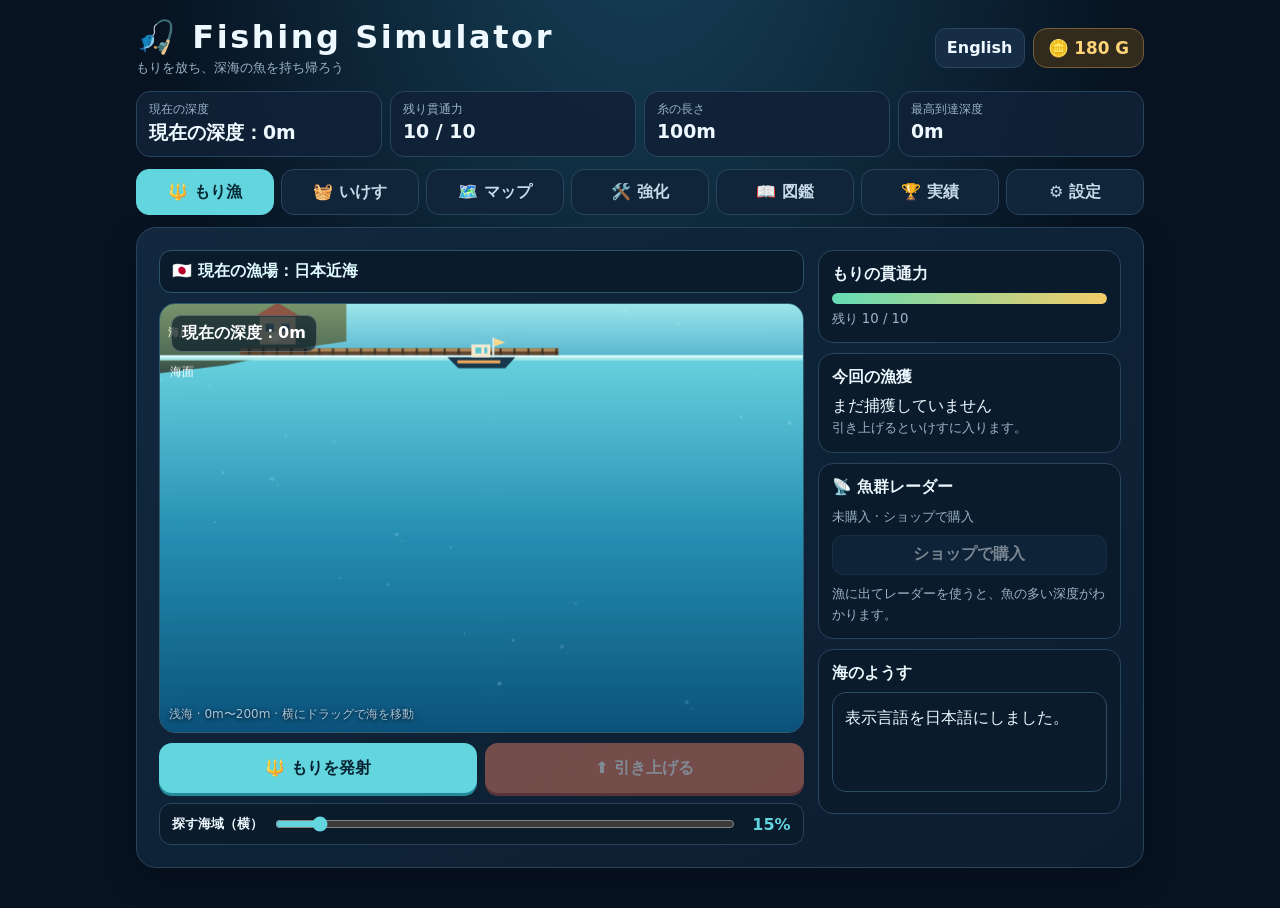
==== commit 34ce476a: "oh my" ====
--- a/games/Fishing Simulater.html
+++ b/games/Fishing Simulater.html
@@ -1,1821 +1,1821 @@
-<!DOCTYPE html>
-<html lang="ja">
-<head>
-  <meta charset="utf-8">
-  <meta name="viewport" content="width=device-width, initial-scale=1, viewport-fit=cover">
-  <meta name="theme-color" content="#071d35">
-  <title>Fishing Simulator</title>
-  <style>
-    :root {
-      color-scheme: dark;
-      --bg: #071321;
-      --panel: #10243a;
-      --panel2: #162d45;
-      --line: #29445d;
-      --ink: #eef8ff;
-      --muted: #9bb3c6;
-      --aqua: #63d5df;
-      --gold: #ffd477;
-      --red: #ff8787;
-    }
-    * { box-sizing: border-box; }
-    body {
-      margin: 0;
-      min-height: 100vh;
-      color: var(--ink);
-      background: radial-gradient(ellipse at 50% -20%, #17445c 0, var(--bg) 55%);
-      font-family: "Yu Gothic", "Hiragino Kaku Gothic ProN", system-ui, sans-serif;
-    }
-    button { font: inherit; cursor: pointer; }
-    button:disabled { cursor: default; opacity: .48; }
-    .app { width: min(1040px, 100%); margin: auto; padding: 18px 16px 40px; }
-    header { display:flex; align-items:center; justify-content:space-between; gap:12px; margin-bottom:14px; }
-    h1 { margin:0; font-size:clamp(1.4rem,4vw,2rem); letter-spacing:.08em; }
-    .subtitle { margin-top:3px; color:var(--muted); font-size:.84rem; }
-    .money { padding:9px 14px; border:1px solid #735f37; border-radius:14px; color:var(--gold); background:#322a1d; font-size:1.05rem; font-weight:900; white-space:nowrap; }
-    .header-actions { display:flex; align-items:center; gap:8px; }
-    .language-button { min-height:40px; padding:7px 11px; border:1px solid var(--line); border-radius:11px; color:var(--ink); background:var(--panel2); font-weight:800; }
-    .stats { display:grid; grid-template-columns:repeat(4,1fr); gap:8px; margin-bottom:12px; }
-    .stat { min-width:0; padding:10px 12px; border:1px solid var(--line); border-radius:14px; background:#102238e8; }
-    .stat-label { display:block; color:var(--muted); font-size:.73rem; }
-    .stat strong { display:block; margin-top:3px; font-size:clamp(.92rem,2.8vw,1.18rem); }
-    .tabs { display:grid; grid-template-columns:repeat(7,1fr); gap:7px; margin:12px 0; }
-    .tab { min-height:46px; border:1px solid var(--line); border-radius:13px; color:#c5d9e8; background:var(--panel); font-weight:800; }
-    .tab.active { border-color:var(--aqua); color:#062a35; background:var(--aqua); }
-    .panel { padding:clamp(14px,3vw,22px); border:1px solid var(--line); border-radius:20px; background:linear-gradient(145deg,#11283e,#0c1d30); box-shadow:0 12px 34px #0003; }
-    .panel h2 { margin:0; font-size:1.25rem; }
-    .dive-layout { display:grid; grid-template-columns:minmax(0,1.7fr) minmax(220px,.8fr); gap:14px; }
-    .ocean-wrap { position:relative; min-width:0; }
-    canvas { display:block; width:100%; height:430px; border:1px solid #315a71; border-radius:16px; background:#0a3f61; touch-action:pan-y; cursor:grab; }
-    canvas.dragging { cursor:grabbing; }
-    .depth-overlay { position:absolute; top:12px; left:12px; padding:7px 10px; border:1px solid #ffffff40; border-radius:10px; color:white; background:#041525a8; font-weight:800; pointer-events:none; }
-    .super-fishing-banner { position:absolute; z-index:2; top:52px; left:50%; max-width:calc(100% - 24px); transform:translateX(-50%); padding:9px 16px; border:1px solid #ffe994; border-radius:14px; color:#fff5c4; background:linear-gradient(100deg,#922f15ed,#b35a13ed,#922f15ed); box-shadow:0 0 24px #ffd84caa; font-size:clamp(.8rem,3.6vw,1rem); font-weight:1000; text-align:center; white-space:nowrap; animation:super-fishing-pulse .7s ease-in-out infinite alternate; pointer-events:none; }
-    @keyframes super-fishing-pulse { to { transform:translateX(-50%) scale(1.06); box-shadow:0 0 34px #ffd84cff; } }
-    .scene-note { position:absolute; left:10px; bottom:10px; color:#e7f7ffb8; font-size:.75rem; text-shadow:0 1px 4px #001; pointer-events:none; }
-    .controls { display:flex; gap:8px; margin-top:10px; }
-    .aim-control { display:grid; grid-template-columns:auto minmax(80px,1fr) auto; align-items:center; gap:10px; margin-top:10px; padding:10px 12px; border:1px solid var(--line); border-radius:12px; background:#0a1b2c; }
-    .aim-control label { font-size:.84rem; font-weight:800; white-space:nowrap; }
-    .aim-control input { width:100%; accent-color:var(--aqua); }
-    .aim-value { min-width:48px; color:var(--aqua); font-weight:900; text-align:right; }
-    .action { flex:1; min-height:50px; border:0; border-radius:13px; color:#062331; background:var(--aqua); font-weight:900; box-shadow:0 3px 0 #248a9a; }
-    .action.reel { color:#fff; background:#e47c62; box-shadow:0 3px 0 #a8493e; }
-    .side { display:flex; flex-direction:column; gap:10px; }
-    .side-card { padding:13px; border:1px solid var(--line); border-radius:15px; background:#0a1b2c; }
-    .side-card h3 { margin:0 0 8px; font-size:.98rem; }
-    .radar-use { width:100%; margin:8px 0; }
-    .radar-results { line-height:1.7; }
-    .bar { height:11px; overflow:hidden; margin:7px 0 4px; border-radius:9px; background:#263b4f; }
-    .bar span { display:block; height:100%; width:100%; border-radius:inherit; background:linear-gradient(90deg,#65dbb5,#f2cc67); transition:width .2s; }
-    .muted { color:var(--muted); font-size:.83rem; line-height:1.6; }
-    .message { min-height:100px; padding:12px; border:1px solid #2c4d62; border-radius:14px; background:#0a1b2c; line-height:1.6; }
-    .log { max-height:150px; overflow:auto; margin:8px 0 0; padding-left:20px; color:#bfd3e2; font-size:.78rem; }
-    .log li { margin:4px 0; }
-    .section-head { display:flex; align-items:center; justify-content:space-between; gap:8px; margin-bottom:12px; }
-    .secondary, .sell-all, .reset {
-      min-height:40px; padding:8px 13px; border:1px solid var(--line); border-radius:11px;
-      color:var(--ink); background:var(--panel2); font-weight:800;
-    }
-    .sell-all { border-color:#b18b42; color:#ffdf99; background:#3a301f; }
-    .fish-grid { display:grid; grid-template-columns:repeat(auto-fill,minmax(200px,1fr)); gap:10px; }
-    .book-categories { display:flex; flex-wrap:wrap; gap:7px; margin:12px 0; }
-    .book-category { min-height:38px; padding:7px 11px; border:1px solid var(--line); border-radius:10px; color:var(--ink); background:var(--panel2); font-weight:800; }
-    .book-category.active { border-color:var(--aqua); color:#062a35; background:var(--aqua); }
-    .book-pagination { display:flex; align-items:center; justify-content:center; gap:12px; margin:10px 0 14px; }
-    .book-pagination button { min-height:38px; padding:6px 13px; border:1px solid var(--line); border-radius:10px; color:var(--ink); background:var(--panel2); font-weight:800; }
-    .sound-toggle, .sound-volume { display:block; margin:12px 0; font-weight:800; }
-    .sound-toggle input { width:18px; height:18px; vertical-align:middle; accent-color:var(--aqua); }
-    .sound-volume input { display:block; width:100%; margin-top:9px; accent-color:var(--aqua); }
-    .sound-previews { display:flex; flex-wrap:wrap; gap:8px; margin-top:12px; }
-    .fish-card { position:relative; padding:12px; border:1px solid var(--line); border-radius:15px; background:#10243a; }
-    .fish-card .emoji { float:left; margin-right:9px; font-size:2.1rem; }
-    .fish-card strong { display:block; padding-top:3px; }
-    .fish-card small { display:block; margin-top:4px; color:var(--muted); line-height:1.5; }
-    .fish-card button { width:100%; min-height:36px; margin-top:9px; border:1px solid #836b3e; border-radius:10px; color:var(--gold); background:#30291d; font-weight:800; }
-    .fish-card.unknown { min-height:130px; text-align:center; color:#7e94a6; background:#0b1a29; }
-    .fish-card.unknown .emoji { float:none; display:block; margin:2px 0 5px; filter:brightness(0); opacity:.38; }
-    .fish-card.unknown strong { color:#8092a2; }
-    .achievement-card { min-height:150px; }
-    .achievement-card.locked { opacity:.72; }
-    .achievement-card .achievement-icon { float:left; margin-right:10px; font-size:2rem; }
-    .achievement-card progress { width:100%; height:9px; margin-top:10px; accent-color:var(--gold); }
-    .achievement-card .achievement-status { display:block; margin-top:7px; color:var(--muted); font-size:.78rem; }
-    .badge { position:absolute; top:8px; right:8px; padding:2px 7px; border-radius:8px; color:#fff; background:#ed5765; font-size:.68rem; font-weight:900; }
-    .rarity { display:inline-block; padding:2px 7px; border-radius:9px; font-size:.7rem; font-weight:800; }
-    .rarity-0 { color:#b9edc8; background:#22543e; }
-    .rarity-1 { color:#a9ddff; background:#174563; }
-    .rarity-2 { color:#e2c2ff; background:#4b316d; }
-    .rarity-3 { color:#ffe7a4; background:#684c19; }
-    .shop-grid { display:grid; grid-template-columns:repeat(auto-fit,minmax(210px,1fr)); gap:10px; }
-    .upgrade { padding:15px; border:1px solid var(--line); border-radius:15px; background:#10243a; }
-    .upgrade h3 { margin:0 0 5px; }
-    .upgrade p { min-height:43px; margin:0 0 10px; color:var(--muted); font-size:.83rem; }
-    .upgrade button { width:100%; min-height:42px; border:0; border-radius:11px; color:#07202a; background:var(--aqua); font-weight:900; }
-    .warning { margin-top:7px; color:var(--red); font-size:.77rem; }
-    .world-map { position:relative; min-height:280px; margin:12px 0 16px; overflow:hidden; border:1px solid #315a71; border-radius:16px; background:linear-gradient(#17486a,#0d2c47); }
-    .world-map svg { position:absolute; inset:0; width:100%; height:100%; opacity:.75; }
-    .map-marker { position:absolute; z-index:1; width:40px; height:40px; padding:0; border:2px solid #b9f4f3; border-radius:50%; color:#f2ffff; background:#086b7ee8; font-size:1.2rem; font-weight:900; transform:translate(-50%,-50%); box-shadow:0 2px 12px #0018; }
-    .map-marker.active { color:#142534; background:#ffd477; border-color:#fff0b0; }
-    .destination-grid { display:grid; grid-template-columns:repeat(auto-fit,minmax(220px,1fr)); gap:10px; }
-    .destination { padding:14px; border:1px solid var(--line); border-radius:15px; background:#10243a; }
-    .destination.active { border-color:var(--aqua); box-shadow:0 0 0 1px #63d5df55; }
-    .destination h3 { margin:0 0 6px; }
-    .destination p { min-height:42px; margin:0 0 9px; color:var(--muted); font-size:.83rem; line-height:1.5; }
-    .destination .muted { margin-bottom:9px; }
-    .destination button { width:100%; min-height:40px; border:0; border-radius:10px; color:#07202a; background:var(--aqua); font-weight:900; }
-    .current-location { margin:0 0 10px; padding:10px 12px; border:1px solid #2d5368; border-radius:12px; color:#dffbff; background:#0a1b2c; font-weight:800; }
-    .completion { width:100%; height:12px; margin:10px 0 14px; overflow:hidden; border-radius:8px; background:#294157; }
-    .completion span { display:block; height:100%; border-radius:inherit; background:linear-gradient(90deg,#49c8c0,#ffe27a); }
-    .empty { padding:32px 12px; color:var(--muted); text-align:center; }
-    .notice { position:fixed; z-index:5; top:16px; left:50%; max-width:calc(100% - 24px); padding:10px 16px; border:1px solid #6fcbd6; border-radius:13px; color:#fff; background:#102d40f2; text-align:center; box-shadow:0 8px 24px #0006; transform:translateX(-50%); animation:notice-in .2s ease-out; }
-    .flash { position:fixed; z-index:4; inset:0; opacity:0; pointer-events:none; background:radial-gradient(circle,#fff9,#63e5ff55 35%,transparent 72%); }
-    .flash.go { animation:flash .85s ease-out; }
-    .flash.legend.go { background:radial-gradient(circle,#fff,#ffd477c9 25%,#b47cff8a 55%,transparent 78%); animation:flash 1.5s ease-out; }
-    .credits { position:fixed; z-index:10; inset:0; display:grid; place-items:center; padding:16px; background:#020914ed; }
-    .credits-window { position:relative; width:min(620px,100%); height:min(720px,90vh); overflow:hidden; border:1px solid #62d5df88; border-radius:20px; background:radial-gradient(ellipse at 50% 100%,#133e54,#061326 70%); text-align:center; }
-    .credits-close { position:absolute; z-index:2; top:12px; right:12px; padding:8px 12px; border:1px solid #8fc9ce88; border-radius:10px; color:white; background:#10283de8; font-weight:800; }
-    .credits-roll { position:absolute; top:100%; left:0; width:100%; padding:35px 24px 80px; animation:credits-scroll 42s linear forwards; }
-    .credits-roll h2 { margin:20px 0 46px; color:#ffe39b; font-size:clamp(1.8rem,6vw,2.8rem); letter-spacing:.12em; }
-    .credits-roll h3 { margin:36px 0 10px; color:#72e1e3; }
-    .credits-roll p { margin:8px 0; color:#effaff; line-height:1.7; }
-    .credits-roll a { color:#8ce8f0; text-decoration:underline; text-underline-offset:3px; }
-    @keyframes credits-scroll { to { transform:translateY(-155%); } }
-    @keyframes flash { 0%{opacity:0}18%{opacity:1}100%{opacity:0} }
-    @keyframes notice-in { from{opacity:0;transform:translate(-50%,-8px)}to{opacity:1;transform:translate(-50%,0)} }
-    [hidden] { display:none !important; }
-    @media (max-width:680px) {
-      .app { padding:12px 11px 28px; }
-      .stats { grid-template-columns:repeat(2,1fr); }
-      .dive-layout { grid-template-columns:1fr; }
-      .side { display:grid; grid-template-columns:1fr 1fr; }
-      .side-card:last-child { grid-column:1/-1; }
-      canvas { height: min(64vh,390px); min-height:260px; }
-      .fish-grid { grid-template-columns:repeat(2,minmax(0,1fr)); }
-      .tabs { grid-template-columns:repeat(4,1fr); }
-    }
-    @media (max-width:380px) {
-      .tabs { grid-template-columns:repeat(2,1fr); }
-      .fish-grid { grid-template-columns:1fr; }
-      .money { padding:8px 10px; }
-    }
-  </style>
-</head>
-<body>
-  <div class="flash" id="flash" aria-hidden="true"></div>
-  <div class="app">
-    <header>
-      <div><h1 id="gameTitle">🎣 Fishing Simulator</h1><div class="subtitle" id="subtitle">もりを放ち、深海の魚を持ち帰ろう</div></div>
-      <div class="header-actions"><button class="language-button" id="languageButton" type="button">English</button><div class="money" id="money">🪙 0 G</div></div>
-    </header>
-
-    <section class="stats" aria-label="もりの状態">
-      <div class="stat"><span class="stat-label">現在の深度</span><strong id="depthText">現在の深度：0m</strong></div>
-      <div class="stat"><span class="stat-label">残り貫通力</span><strong id="powerText">10 / 10</strong></div>
-      <div class="stat"><span class="stat-label">糸の長さ</span><strong id="lineText">100m</strong></div>
-      <div class="stat"><span class="stat-label">最高到達深度</span><strong id="bestText">0m</strong></div>
-    </section>
-
-    <nav class="tabs" aria-label="ゲームメニュー">
-      <button class="tab active" data-tab="dive">🔱 もり漁</button>
-      <button class="tab" data-tab="bag">🧺 いけす</button>
-      <button class="tab" data-tab="map">🗺️ マップ</button>
-      <button class="tab" data-tab="shop">🛠️ 強化</button>
-      <button class="tab" data-tab="book">📖 図鑑</button>
-      <button class="tab" data-tab="achievements">🏆 実績</button>
-      <button class="tab" data-tab="settings">⚙️ 設定</button>
-    </nav>
-
-    <section class="panel" id="mapPanel" hidden>
-      <div class="section-head"><div><h2 id="mapHeading">🗺️ 世界の漁場</h2><div class="muted" id="mapDescription">地図から行きたい海域を選ぼう。</div></div></div>
-      <div class="world-map" id="worldMap" aria-label="世界の漁場マップ"></div>
-      <div class="destination-grid" id="destinationGrid"></div>
-    </section>
-
-    <section class="panel" id="divePanel">
-      <div class="dive-layout">
-        <div>
-          <div class="current-location" id="currentLocation"></div>
-          <div class="ocean-wrap">
-            <canvas id="ocean" aria-label="海中を横から見るもり漁の画面"></canvas>
-            <div class="depth-overlay" id="canvasDepth">現在の深度：0m</div>
-            <div class="super-fishing-banner" id="superFishingBanner" hidden>🎰 スーパーフィッシングタイム！ 🎰</div>
-            <div class="scene-note" id="zoneLabel">浅海 · 0〜200m · 横にドラッグで海を移動</div>
-          </div>
-          <div class="controls">
-            <button class="action" id="launchButton">🔱 もりを発射</button>
-            <button class="action reel" id="reelButton" disabled>⬆ 引き上げる</button>
-          </div>
-          <div class="aim-control">
-            <label for="aimSlider">探す海域（横）</label>
-            <input id="aimSlider" type="range" min="8" max="92" step="1" value="15" aria-label="船で探す海域">
-            <output class="aim-value" id="aimValue" for="aimSlider">50%</output>
-          </div>
-        </div>
-        <aside class="side">
-          <div class="side-card">
-            <h3>もりの貫通力</h3>
-            <div class="bar"><span id="powerBar"></span></div>
-            <div class="muted" id="powerDetail">残り 10 / 10</div>
-          </div>
-          <div class="side-card">
-            <h3>今回の漁獲</h3>
-            <div id="tripCount">まだ捕獲していません</div>
-            <div class="muted" id="tripValue">引き上げるといけすに入ります。</div>
-          </div>
-          <div class="side-card radar-card">
-            <h3>📡 魚群レーダー</h3>
-            <div class="muted" id="radarInventory">所持数：0個</div>
-            <button class="secondary radar-use" id="radarButton" disabled>レーダーを使う</button>
-            <div class="radar-results muted" id="radarResults" aria-live="polite">漁に出てレーダーを使うと、魚の多い深度がわかります。</div>
-          </div>
-          <div class="side-card">
-            <h3>海のようす</h3>
-            <div class="message" id="message" aria-live="polite">もりを発射してみよう！ 魚に当たると貫通力を消費して捕獲するよ。</div>
-            <ul class="log" id="log" aria-label="漁の記録"></ul>
-          </div>
-        </aside>
-      </div>
-    </section>
-
-    <section class="panel" id="bagPanel" hidden>
-      <div class="section-head"><div><h2>🧺 いけす・売却</h2><div class="muted" id="bagSummary"></div></div><button class="sell-all" id="sellAll">まとめて売る</button></div>
-      <div class="fish-grid" id="bagGrid"></div>
-    </section>
-
-    <section class="panel" id="shopPanel" hidden>
-      <div class="section-head"><div><h2>🛠️ 漁具の強化</h2><div class="muted">購入するとすぐに性能へ反映されます。</div></div><div class="money" id="shopMoney">🪙 0 G</div></div>
-      <div class="shop-grid" id="shopGrid"></div>
-    </section>
-
-    <section class="panel" id="bookPanel" hidden>
-      <div class="section-head"><div><h2>📖 深海魚図鑑</h2><div class="muted">生息深度に合った魚だけが海中に現れます。</div></div><strong id="bookProgress">0%</strong></div>
-      <div class="completion"><span id="completionBar" style="width:0%"></span></div>
-      <div class="book-categories" id="bookCategories" aria-label="図鑑の分類"></div>
-      <div class="book-pagination" id="bookPagination"></div>
-      <div class="fish-grid" id="bookGrid"></div>
-      <button class="secondary" id="replayCredits" type="button" hidden>エンドクレジットを見る</button>
-      <button class="reset" id="resetButton">セーブデータをリセット</button>
-    </section>
-
-    <section class="panel" id="achievementsPanel" hidden>
-      <div class="section-head"><div><h2 id="achievementsHeading">🏆 実績</h2><div class="muted" id="achievementSummary"></div></div></div>
-      <div class="completion"><span id="achievementProgress" style="width:0%"></span></div>
-      <div class="fish-grid" id="achievementGrid"></div>
-    </section>
-
-    <section class="panel" id="settingsPanel" hidden>
-      <div class="section-head"><div><h2 id="settingsHeading">⚙️ 設定</h2><div class="muted" id="settingsDescription">ゲームの設定とエンドクレジットを確認できます。</div></div></div>
-      <article class="upgrade">
-        <h3 id="creditsSettingTitle">🎬 エンドクレジット</h3>
-        <p id="creditsSettingDescription">ゲームのエンドクレジットをいつでも再生できます。</p>
-        <button class="secondary" id="settingsReplayCredits" type="button">エンドクレジットを見る</button>
-      </article>
-      <article class="upgrade">
-        <h3 id="bgmSettingTitle">🎼 BGM</h3>
-        <p id="bgmSettingDescription">通常時とスーパーフィッシングタイムのBGMを個別に設定できます。</p>
-        <label class="sound-toggle"><input id="bgmEnabled" type="checkbox" checked> <span id="bgmEnabledLabel">BGMを有効にする</span></label>
-        <label class="sound-toggle"><input id="ambientBgmEnabled" type="checkbox" checked> <span id="ambientBgmLabel">通常時ののどかなBGM</span></label>
-        <label class="sound-toggle"><input id="superBgmEnabled" type="checkbox" checked> <span id="superBgmLabel">スーパーフィッシングタイムのBGM</span></label>
-        <label class="sound-volume" for="bgmVolume"><span id="bgmVolumeLabel">BGMの音量：70%</span>
-          <input id="bgmVolume" type="range" min="0" max="100" step="1" value="70">
-        </label>
-      </article>
-      <article class="upgrade">
-        <h3 id="soundSettingTitle">🔊 効果音</h3>
-        <p id="soundSettingDescription">効果音をBGMとは別にオン・オフし、音量を調整できます。</p>
-        <label class="sound-toggle"><input id="soundEnabled" type="checkbox" checked> <span id="soundEnabledLabel">効果音を有効にする</span></label>
-        <label class="sound-volume" for="soundVolume"><span id="soundVolumeLabel">効果音の音量：100%</span>
-          <input id="soundVolume" type="range" min="0" max="100" step="1" value="100">
-        </label>
-        <button class="secondary" id="soundTest" type="button">効果音を試聴</button>
-        <p id="raritySoundPreviewLabel">レアリティ別の捕獲音を試聴：</p>
-        <div class="sound-previews">
-          <button class="secondary" type="button" data-sound-preview="0">ノーマル</button>
-          <button class="secondary" type="button" data-sound-preview="1">レア</button>
-          <button class="secondary" type="button" data-sound-preview="2">激レア</button>
-          <button class="secondary" type="button" data-sound-preview="3">伝説</button>
-        </div>
-      </article>
-    </section>
-  </div>
-  <div class="notice" id="notice" role="status" hidden></div>
-  <div class="credits" id="credits" hidden role="dialog" aria-modal="true" aria-labelledby="creditsTitle">
-    <div class="credits-window">
-      <button class="credits-close" id="creditsClose" type="button">閉じる</button>
-      <div class="credits-roll" id="creditsRoll">
-        <h2 id="creditsTitle">Fishing Simulator</h2>
-        <p id="creditsComplete"></p>
-        <h3 id="creditsThanks"></h3>
-        <p>Fishing Simulator</p>
-        <p id="creditsFishCount"></p>
-        <h3 id="creditsCreatorHeading"></h3>
-        <p id="creditsCreator"></p>
-        <h3 id="creditsGithubHeading"></h3>
-        <p><a href="https://github.com/chiidu1023" target="_blank" rel="noopener noreferrer">github.com/chiidu1023</a></p>
-        <h3 id="creditsThanksHeading"></h3>
-        <p id="creditsThanksText"></p>
-        <h2 id="creditsEnd"></h2>
-      </div>
-    </div>
-  </div>
-
-  <script>
-    'use strict';
-
-    const SPECIES = [
-      {id:'sardine',name:'マイワシ',emoji:'🐟',min:0,max:120,hard:1,price:18,rarity:0,size:[12,25],desc:'群れで泳ぐ小型の回遊魚。浅い海の代表選手。'},
-      {id:'horse_mackerel',name:'マアジ',emoji:'🐟',min:0,max:200,hard:2,price:28,rarity:0,size:[15,50],desc:'沿岸から沖合まで広く暮らす、おなじみの魚。'},
-      {id:'mackerel',name:'マサバ',emoji:'🐟',min:0,max:200,hard:2,price:34,rarity:0,size:[25,55],desc:'群れで海を回遊する、背中の模様が美しい魚。'},
-      {id:'anchovy',name:'カタクチイワシ',emoji:'🐟',min:0,max:150,hard:1,price:15,rarity:0,size:[8,18],desc:'小さな体で大きな群れを作り、海の食物連鎖を支える。'},
-      {id:'sea_bream',name:'マダイ',emoji:'🐠',min:10,max:200,hard:4,price:95,rarity:1,size:[30,90],desc:'岩礁や砂地にすむ、鮮やかな赤色の魚。'},
-      {id:'yellowtail',name:'ブリ',emoji:'🐟',min:0,max:200,hard:5,price:130,rarity:1,size:[40,100],desc:'成長に合わせて名前が変わる大型の回遊魚。'},
-      {id:'tuna',name:'クロマグロ',emoji:'🐟',min:50,max:500,hard:7,price:220,rarity:1,size:[80,250],desc:'高速で泳ぐ外洋の大型魚。温かい海を回遊する。'},
-      {id:'swordfish',name:'メカジキ',emoji:'🗡️',min:100,max:800,hard:8,price:250,rarity:2,size:[100,300],desc:'長い吻を持つ、外洋を泳ぐ力強い魚。'},
-      {id:'mahi',name:'シイラ',emoji:'🐠',min:0,max:150,hard:4,price:100,rarity:1,size:[50,180],desc:'暖かい表層を泳ぐ、色鮮やかな魚。'},
-      {id:'flyingfish',name:'トビウオ',emoji:'🐟',min:0,max:100,hard:1,price:42,rarity:0,size:[20,35],desc:'大きな胸びれで海面から滑空する。'},
-      {id:'lantern',name:'キンメダイ',emoji:'🐠',min:200,max:800,hard:3,price:180,rarity:1,size:[25,55],desc:'水深200〜800mほどに暮らす、赤い深場の魚。'},
-      {id:'blackthroat',name:'ノドグロ',emoji:'🐟',min:100,max:600,hard:3,price:210,rarity:1,size:[20,50],desc:'深い岩礁域にすむ高級魚。口の中が黒い。'},
-      {id:'sablefish',name:'ギンダラ',emoji:'🐟',min:200,max:1500,hard:4,price:175,rarity:1,size:[40,100],desc:'北の深い海に暮らす、脂ののった魚。'},
-      {id:'oarfish',name:'リュウグウノツカイ',emoji:'🐉',min:200,max:1000,hard:5,price:520,rarity:2,size:[300,900],desc:'細長い体を持つ深海魚。海面近くで見つかることも。'},
-      {id:'coelacanth',name:'シーラカンス',emoji:'🐟',min:100,max:700,hard:9,price:950,rarity:3,size:[100,200],desc:'深い岩穴にひそむ「生きた化石」と呼ばれる魚。'},
-      {id:'angler',name:'チョウチンアンコウ',emoji:'🏮',min:200,max:2500,hard:6,price:430,rarity:2,size:[20,120],desc:'頭の先の発光器で獲物をおびき寄せる。'},
-      {id:'goblin',name:'ミツクリザメ',emoji:'🦈',min:200,max:1300,hard:8,price:700,rarity:2,size:[200,500],desc:'深海にすむ珍しいサメ。長く突き出た吻が特徴。'},
-      {id:'giant_squid',name:'ダイオウイカ',emoji:'🦑',min:200,max:1000,hard:10,price:1200,rarity:3,size:[500,1300],desc:'深海に暮らす巨大なイカ。大きな目で暗闇を見る。'},
-      {id:'vampire',name:'コウモリダコ',emoji:'🦇',min:600,max:1200,hard:2,price:620,rarity:2,size:[15,30],desc:'酸素の少ない深海に適応した小さな頭足類。'},
-      {id:'dragonfish',name:'ホウライエソ',emoji:'🐲',min:200,max:2000,hard:6,price:500,rarity:2,size:[15,40],desc:'鋭い歯と発光器を持つ深海の捕食者。'},
-      {id:'fangtooth',name:'オニキンメ',emoji:'🐡',min:200,max:5000,hard:7,price:480,rarity:2,size:[10,20],desc:'体に対して大きな歯を持つ深海魚。'},
-      {id:'grenadier',name:'ソコダラ',emoji:'🐟',min:500,max:5000,hard:3,price:300,rarity:1,size:[30,100],desc:'深い海底を探りながら暮らす魚の仲間。'},
-      {id:'sleeper_shark',name:'オンデンザメ',emoji:'🦈',min:200,max:2000,hard:12,price:1250,rarity:3,size:[200,700],desc:'冷たい深海をゆっくり泳ぐ大型のサメ。'},
-      {id:'isopod',name:'ダイオウグソクムシ',emoji:'🪲',min:170,max:2140,hard:8,price:850,rarity:2,size:[20,50],desc:'海底に沈んだ生き物を食べる巨大な甲殻類。'},
-      {id:'blobfish',name:'ニュウドウカジカ',emoji:'🐡',min:600,max:1200,hard:2,price:760,rarity:2,size:[20,40],desc:'深海の高い水圧に適応した、やわらかな体の魚。'},
-      {id:'snailfish',name:'シンカイヨロイダラ',emoji:'🐟',min:3000,max:7000,hard:4,price:1450,rarity:2,size:[10,35],desc:'数千メートルの深海底で見つかる小型の魚。'},
-      {id:'rattail',name:'ヨロイイタチウオ',emoji:'🐟',min:1000,max:4000,hard:5,price:720,rarity:1,size:[30,80],desc:'深い海底付近を泳ぐ、細長い魚。'},
-      {id:'black_swallow',name:'クロボウズギス',emoji:'🐠',min:500,max:3000,hard:5,price:630,rarity:2,size:[15,30],desc:'大きく伸びる胃を持つ深海の待ち伏せ名人。'},
-      {id:'tripodfish',name:'ミツマタヤリウオ',emoji:'🐟',min:1000,max:4500,hard:3,price:960,rarity:2,size:[20,40],desc:'長いひれを海底につき、獲物を待つ魚。'},
-      {id:'glass_squid',name:'ユウレイイカ',emoji:'🦑',min:300,max:1500,hard:3,price:540,rarity:1,size:[20,60],desc:'透明感のある体で深い海を漂うイカ。'},
-      {id:'colossal_squid',name:'ダイオウホウズキイカ',emoji:'🦑',min:400,max:2000,hard:14,price:1900,rarity:3,size:[600,1400],desc:'南極の深海にすむ、巨大なイカの仲間。'},
-      {id:'hadal_snailfish',name:'マリアナスネイルフィッシュ',emoji:'🐟',min:6000,max:8200,hard:5,price:2600,rarity:2,size:[8,25],desc:'マリアナ海溝の深い場所で確認された魚。'},
-      {id:'hadal_amphipod',name:'ヨコエビ',emoji:'🦐',min:6000,max:11000,hard:1,price:1700,rarity:1,size:[2,8],desc:'超深海にも生息する小さな甲殻類。'},
-      {id:'hadal_cucumber',name:'深海ナマコ',emoji:'🪸',min:4000,max:11000,hard:2,price:2300,rarity:2,size:[10,40],desc:'海溝の底で有機物を食べて暮らす。'},
-      {id:'abyssal_ghost',name:'深淵のゴーストフィッシュ',emoji:'👻',min:7000,max:10500,hard:7,price:4800,rarity:3,size:[40,180],desc:'記録のない超深海にすむという、半透明の幻魚。'},
-      {id:'mariana_dragon',name:'マリアナ深海竜',emoji:'🐲',min:8500,max:11000,hard:16,price:9800,rarity:3,size:[300,1200],desc:'海溝最深部に眠ると伝わる、伝説の巨大魚。'},
-      {id:'abyssal_crown',name:'深海王の冠魚',emoji:'👑',min:10000,max:11000,hard:22,price:18000,rarity:3,size:[500,1800],desc:'世界の底に君臨するという、幻の伝説魚。'},
-      {id:'bonito',name:'カツオ',emoji:'🐟',min:0,max:300,hard:4,price:85,rarity:0,size:[40,100],desc:'暖かい海を群れで回遊する、泳ぎの速い魚。'},
-      {id:'salmon',name:'サケ',emoji:'🐟',min:0,max:400,hard:5,price:115,rarity:1,size:[50,100],desc:'海と川を行き来する回遊魚。秋に沿岸へ近づく。'},
-      {id:'flounder',name:'ヒラメ',emoji:'🐠',min:10,max:200,hard:3,price:105,rarity:1,size:[30,90],desc:'砂地に身を隠して獲物を待つ、平たい魚。'},
-      {id:'barracuda',name:'オニカマス',emoji:'🐟',min:0,max:300,hard:7,price:170,rarity:2,size:[60,180],desc:'鋭い歯と細長い体を持つ、暖かい海の捕食魚。'},
-      {id:'rockfish',name:'メバル',emoji:'🐠',min:20,max:150,hard:3,price:75,rarity:0,size:[15,35],desc:'沿岸の岩場や海藻の間に暮らす魚。'},
-      {id:'barreleye',name:'デメニギス',emoji:'👁️',min:400,max:2500,hard:2,price:880,rarity:2,size:[10,20],desc:'頭部が透き通り、筒状の目を持つ深海魚。'},
-      {id:'gulper_eel',name:'フクロウナギ',emoji:'🐍',min:500,max:3000,hard:5,price:1050,rarity:2,size:[60,100],desc:'大きく開く袋状の口を持つ、細長い深海魚。'},
-      {id:'hatchetfish',name:'ムネエソ',emoji:'🐟',min:200,max:1500,hard:2,price:390,rarity:1,size:[5,12],desc:'銀色に光る体と発光器を持つ小さな深海魚。'},
-      {id:'cookiecutter',name:'ダルマザメ',emoji:'🦈',min:100,max:3500,hard:4,price:1350,rarity:2,size:[35,55],desc:'小型ながら大きな吸盤状の口を持つ深海性のサメ。'},
-      {id:'frilled_shark',name:'ラブカ',emoji:'🦈',min:300,max:1500,hard:8,price:1550,rarity:3,size:[120,200],desc:'細長い体と並んだ鰓が特徴の、珍しい深海性のサメ。'},
-      {id:'sea_pig',name:'センジュナマコ',emoji:'🪸',min:1000,max:6000,hard:1,price:1100,rarity:1,size:[5,20],desc:'海底を歩くように移動する、深海性のナマコ。'},
-      {id:'giant_spider_crab',name:'タカアシガニ',emoji:'🦀',min:50,max:600,hard:10,price:520,rarity:2,size:[80,400],desc:'長い脚を持つ大型のカニ。日本近海の深場に暮らす。'},
-      {id:'abyssal_ray',name:'深海ヒカリエイ',emoji:'✨',min:5000,max:9500,hard:6,price:6200,rarity:3,size:[100,500],desc:'深海の暗闇で青白く輝くという、幻のエイ。'},
-      {id:'japanese_eel',name:'ニホンウナギ',emoji:'🐍',min:100,max:700,hard:3,price:260,rarity:1,size:[30,100],desc:'日本近海から遠い海へ回遊して産卵するウナギ。'},
-      {id:'japanese_puffer',name:'トラフグ',emoji:'🐡',min:10,max:300,hard:5,price:420,rarity:2,size:[30,80],desc:'日本近海の沿岸に暮らす、しま模様が特徴のフグ。'},
-      {id:'japanese_squid',name:'アオリイカ',emoji:'🦑',min:10,max:200,hard:2,price:190,rarity:1,size:[20,50],desc:'日本近海の沿岸に多い、大きなひれを持つイカ。'},
-      {id:'clownfish',name:'カクレクマノミ',emoji:'🐠',min:1,max:40,hard:1,price:150,rarity:1,size:[6,12],desc:'サンゴ礁のイソギンチャクと共生する小さな魚。'},
-      {id:'humphead_wrasse',name:'メガネモチノウオ',emoji:'🐟',min:10,max:100,hard:9,price:1800,rarity:3,size:[60,200],desc:'サンゴ礁に暮らす大型のベラ。額のこぶが特徴。'},
-      {id:'reef_manta',name:'オニイトマキエイ',emoji:'🦈',min:20,max:1000,hard:8,price:2100,rarity:2,size:[300,700],desc:'熱帯の暖かな海を回遊する、巨大なマンタ。'},
-      {id:'atlantic_cod',name:'タイセイヨウダラ',emoji:'🐟',min:20,max:600,hard:4,price:230,rarity:0,size:[50,150],desc:'北大西洋の冷たい海で群れを作る重要な魚。'},
-      {id:'atlantic_halibut',name:'タイセイヨウオヒョウ',emoji:'🐠',min:50,max:1500,hard:8,price:1250,rarity:2,size:[100,250],desc:'北大西洋の海底に暮らす大型のカレイの仲間。'},
-      {id:'greenland_shark',name:'ニシオンデンザメ',emoji:'🦈',min:200,max:2000,hard:13,price:2600,rarity:3,size:[300,700],desc:'北大西洋の極寒の深海をゆっくり泳ぐ大型のサメ。'},
-      {id:'vent_crab',name:'熱水噴出孔の白ガニ',emoji:'🦀',min:1500,max:4000,hard:6,price:2300,rarity:2,size:[10,25],desc:'中央海嶺の熱水噴出孔の近くに集まる白いカニ。'},
-      {id:'ridge_octopus',name:'海嶺ダンボダコ',emoji:'🐙',min:1000,max:4500,hard:4,price:2900,rarity:2,size:[20,60],desc:'中央海嶺の深い斜面を漂う、耳のようなひれを持つタコ。'},
-      {id:'ridge_glassfish',name:'海嶺のガラスウオ',emoji:'✨',min:2500,max:6500,hard:3,price:5400,rarity:3,size:[8,30],desc:'中央海嶺の暗闇にだけ現れるという、透き通った魚。'},
-      {id:'mariana_dumbo',name:'マリアナダンボダコ',emoji:'🐙',min:4000,max:7000,hard:5,price:3600,rarity:2,size:[20,40],desc:'マリアナ海溝の深い斜面で確認された小型のタコ。'},
-      {id:'mariana_snailfish',name:'マリアナ紫ヨコエビウオ',emoji:'🐟',min:8000,max:10000,hard:6,price:8200,rarity:3,size:[12,35],desc:'海溝の最深部近くに生息するという、紫色の幻魚。'},
-      {id:'trench_phantom',name:'海溝の幻灯魚',emoji:'🔮',min:9500,max:11000,hard:10,price:15000,rarity:3,size:[30,120],desc:'マリアナ海溝の底で青白く光ると伝わる伝説の魚。'}
-    ];
-
-    const ENGLISH_FISH = {
-      sardine:['Japanese Sardine','A small schooling fish and a familiar sight in shallow waters.'],
-      horse_mackerel:['Japanese Horse Mackerel','A familiar coastal fish found from shore to offshore waters.'],
-      mackerel:['Chub Mackerel','A beautiful-backed fish that travels in schools.'],
-      anchovy:['Japanese Anchovy','Tiny fish that form large schools and support the marine food web.'],
-      sea_bream:['Red Seabream','A vivid red fish that lives around reefs and sandy bottoms.'],
-      yellowtail:['Japanese Amberjack','A large migratory fish whose name changes as it grows.'],
-      tuna:['Pacific Bluefin Tuna','A fast-swimming ocean giant that migrates through warm waters.'],
-      swordfish:['Swordfish','A powerful open-ocean fish with a long bill.'],
-      mahi:['Mahi-mahi','A colorful fish that swims in warm surface waters.'],
-      flyingfish:['Flying Fish','Glides above the sea using its large pectoral fins.'],
-      lantern:['Splendid Alfonsino','A red deep-water fish found around 200–800 meters.'],
-      blackthroat:['Blackthroat Seaperch','A prized deep-reef fish with a black mouth.'],
-      sablefish:['Sablefish','An oil-rich fish that lives in cold northern waters.'],
-      oarfish:['Oarfish','A long, slender deep-sea fish sometimes seen near the surface.'],
-      coelacanth:['Coelacanth','A fish called a living fossil that hides in deep caves.'],
-      angler:['Deep-sea Anglerfish','Lures prey with a glowing appendage on its head.'],
-      goblin:['Goblin Shark','A rare deep-sea shark with a long, protruding snout.'],
-      giant_squid:['Giant Squid','A deep-sea giant with large eyes adapted to darkness.'],
-      vampire:['Vampire Squid','A small cephalopod adapted to oxygen-poor deep waters.'],
-      dragonfish:['Stoplight Loosejaw','A deep-sea predator with sharp teeth and light organs.'],
-      fangtooth:['Fangtooth Fish','A deep-sea fish with unusually large teeth for its body.'],
-      grenadier:['Grenadier','A fish that probes and forages along the deep seafloor.'],
-      sleeper_shark:['Pacific Sleeper Shark','A large shark that swims slowly through cold deep waters.'],
-      isopod:['Giant Isopod','A giant crustacean that feeds on animals fallen to the seafloor.'],
-      blobfish:['Blobfish','A soft-bodied fish adapted to the high pressure of the deep.'],
-      snailfish:['Deep-sea Snailfish','A small fish found thousands of meters below the surface.'],
-      rattail:['Armored Cusk','A slender fish that swims near the deep seafloor.'],
-      black_swallow:['Black Swallower','An ambush predator with a remarkably expandable stomach.'],
-      tripodfish:['Tripod Fish','Waits for prey while resting on long fin rays on the seafloor.'],
-      glass_squid:['Glass Squid','A translucent squid drifting through deep water.'],
-      colossal_squid:['Colossal Squid','A giant squid relative that lives in the Antarctic deep.'],
-      hadal_snailfish:['Mariana Snailfish','A fish observed in the depths of the Mariana Trench.'],
-      hadal_amphipod:['Hadal Amphipod','A tiny crustacean that can live in the hadal zone.'],
-      hadal_cucumber:['Deep-sea Sea Cucumber','Feeds on organic matter on the trench floor.'],
-      abyssal_ghost:['Abyssal Ghostfish','A translucent phantom fish said to inhabit uncharted depths.'],
-      mariana_dragon:['Mariana Deep-sea Dragon','A legendary giant said to sleep in the deepest trench.'],
-      abyssal_crown:['Abyssal Crownfish','A mythical legendary fish said to rule the bottom of the world.'],
-      bonito:['Skipjack Tuna','A fast swimmer that travels in schools through warm waters.'],
-      salmon:['Chum Salmon','A migratory fish that moves between the ocean and rivers.'],
-      flounder:['Japanese Flounder','A flat fish that hides on sandy bottoms and waits for prey.'],
-      barracuda:['Great Barracuda','A warm-water predator with a slender body and sharp teeth.'],
-      rockfish:['Japanese Rockfish','Lives among coastal rocks and seaweed.'],
-      barreleye:['Barreleye Fish','A deep-sea fish with a transparent head and tubular eyes.'],
-      gulper_eel:['Gulper Eel','A slender deep-sea fish with a large pouch-like mouth.'],
-      hatchetfish:['Silver Hatchetfish','A small deep-sea fish with a silvery body and light organs.'],
-      cookiecutter:['Cookiecutter Shark','A small shark with a large, suction-like mouth.'],
-      frilled_shark:['Frilled Shark','A rare deep-sea shark with a slender body and frilled gills.'],
-      sea_pig:['Sea Pig','A deep-sea sea cucumber that moves across the seafloor.'],
-      giant_spider_crab:['Japanese Spider Crab','A large crab with exceptionally long legs.'],
-      abyssal_ray:['Abyssal Glowray','A mythical ray said to glow blue-white in the deep.'],
-      japanese_eel:['Japanese Eel','Migrates from waters near Japan to distant seas to spawn.'],
-      japanese_puffer:['Tiger Puffer','A striped pufferfish found in coastal waters near Japan.'],
-      japanese_squid:['Bigfin Reef Squid','A large-finned squid common in coastal waters near Japan.'],
-      clownfish:['Clownfish','A small reef fish that lives among sea anemones.'],
-      humphead_wrasse:['Humphead Wrasse','A large reef wrasse known for the hump on its forehead.'],
-      reef_manta:['Giant Oceanic Manta Ray','A giant manta that migrates through warm tropical seas.'],
-      atlantic_cod:['Atlantic Cod','An important schooling fish of the cold North Atlantic.'],
-      atlantic_halibut:['Atlantic Halibut','A large flatfish living on the North Atlantic seafloor.'],
-      greenland_shark:['Greenland Shark','A large shark that moves slowly through the frigid North Atlantic.'],
-      vent_crab:['White Vent Crab','A pale crab found near hydrothermal vents along the Mid-Atlantic Ridge.'],
-      ridge_octopus:['Ridge Dumbo Octopus','An eared octopus drifting along deep slopes of the Mid-Atlantic Ridge.'],
-      ridge_glassfish:['Ridge Glassfish','A transparent fish said to appear only in the darkness of the ridge.'],
-      mariana_dumbo:['Mariana Dumbo Octopus','A small octopus observed on the deep slopes of the Mariana Trench.'],
-      mariana_snailfish:['Mariana Violet Snailfish','A mythical violet fish said to live near the trench floor.'],
-      trench_phantom:['Trench Phantom Lanternfish','A legendary fish said to glow blue-white in the Mariana Trench.']
-    };
-    const REGIONS = [
-      {id:'japan',name:'日本近海',english:'Waters off Japan',emoji:'🇯🇵',x:77,y:37,maxDepth:2500,
-        description:'沿岸から中深海まで探索。固有種：ニホンウナギ、トラフグ、アオリイカ。',descriptionEn:'Explore coastal and midwater zones. Regional fish: Japanese eel, tiger puffer, and bigfin reef squid.',
-        fish:['sardine','horse_mackerel','mackerel','anchovy','sea_bream','yellowtail','tuna','swordfish','mahi','flyingfish','bonito','flounder','rockfish','lantern','blackthroat','sablefish','oarfish','coelacanth','angler','goblin','giant_squid','vampire','dragonfish','fangtooth','grenadier','sleeper_shark','isopod','blobfish','giant_spider_crab','hatchetfish','cookiecutter','frilled_shark','japanese_eel','japanese_puffer','japanese_squid']},
-      {id:'great_barrier_reef',name:'グレートバリアリーフ',english:'Great Barrier Reef',emoji:'🪸',x:89,y:76,maxDepth:1200,
-        description:'暖かなサンゴ礁。固有種：カクレクマノミ、メガネモチノウオ、オニイトマキエイ。',descriptionEn:'Warm coral seas. Regional fish: clownfish, humphead wrasse, and giant oceanic manta ray.',
-        fish:['sardine','anchovy','mahi','flyingfish','tuna','bonito','barracuda','sea_bream','yellowtail','flounder','rockfish','giant_spider_crab','lantern','glass_squid','angler','clownfish','humphead_wrasse','reef_manta']},
-      {id:'north_atlantic',name:'北大西洋',english:'North Atlantic',emoji:'🌊',x:48,y:32,maxDepth:3500,
-        description:'冷たい海。固有種：タイセイヨウダラ、タイセイヨウオヒョウ、ニシオンデンザメ。',descriptionEn:'Cold waters. Regional fish: Atlantic cod, Atlantic halibut, and Greenland shark.',
-        fish:['salmon','mackerel','bonito','sablefish','sleeper_shark','rockfish','flounder','giant_spider_crab','grenadier','rattail','black_swallow','gulper_eel','barreleye','glass_squid','colossal_squid','cookiecutter','frilled_shark','atlantic_cod','atlantic_halibut','greenland_shark']},
-      {id:'mid_atlantic_ridge',name:'中央海嶺',english:'Mid-Atlantic Ridge',emoji:'🌋',x:52,y:54,maxDepth:6500,
-        description:'海底火山と深海の谷。固有種：熱水噴出孔の白ガニ、海嶺ダンボダコ、海嶺のガラスウオ。',descriptionEn:'Volcanic ridges and deep valleys. Regional fish: white vent crab, ridge dumbo octopus, and ridge glassfish.',
-        fish:['angler','goblin','giant_squid','vampire','dragonfish','fangtooth','grenadier','sleeper_shark','isopod','blobfish','snailfish','rattail','black_swallow','tripodfish','glass_squid','colossal_squid','barreleye','gulper_eel','hatchetfish','sea_pig','cookiecutter','vent_crab','ridge_octopus','ridge_glassfish']},
-      {id:'mariana_trench',name:'マリアナ海溝',english:'Mariana Trench',emoji:'🕳️',x:89,y:53,maxDepth:11000,
-        description:'世界最深級の海溝。固有種：マリアナダンボダコ、マリアナ紫ヨコエビウオ、海溝の幻灯魚。',descriptionEn:'One of the deepest trenches on Earth. Regional fish: Mariana dumbo octopus, violet snailfish, and trench phantom lanternfish.',
-        fish:['hadal_snailfish','hadal_amphipod','hadal_cucumber','abyssal_ghost','mariana_dragon','abyssal_crown','abyssal_ray','snailfish','grenadier','tripodfish','sea_pig','mariana_dumbo','mariana_snailfish','trench_phantom']}
-    ];
-    const REGIONAL_SPECIES_COUNTS = [239,238,238,238,238];
-    const SUPER_FISHING_CHANCE = 0.06;
-    const SUPER_FISHING_DURATION = 18;
-    const SUPER_FISHING_SCHOOL_SIZE = 12;
-    const REGIONAL_FISH_FORMS = [
-      [['紅','Crimson'],['銀','Silver'],['青','Azure'],['黄金','Golden'],['黒','Shadow'],['白','Pearl'],['虹','Rainbow']],
-      [['珊瑚','Coral'],['熱帯','Tropical'],['縞','Striped'],['花','Floral'],['碧','Jade'],['日輪','Sunburst'],['宝石','Gem']],
-      [['氷','Arctic'],['北極','Polar'],['霜','Frost'],['深青','Deep Blue'],['斑','Spotted'],['銀河','Starlit'],['角','Horned']],
-      [['熱水','Vent'],['火山','Volcanic'],['岩','Ridge'],['発光','Glowing'],['硫黄','Sulfur'],['深紅','Abyssal Red'],['結晶','Crystal']],
-      [['海溝','Trench'],['超深海','Hadal'],['幻','Phantom'],['深淵','Abyssal'],['暗黒','Midnight'],['幽玄','Ethereal'],['古代','Ancient']]
-    ];
-    const REGIONAL_FISH_BASES = [
-      [['ハゼ','Goby'],['タイ','Seabream'],['カサゴ','Rockfish'],['フグ','Pufferfish'],['イカ','Squid'],['タコ','Octopus'],['エイ','Ray']],
-      [['クマノミ','Clownfish'],['チョウチョウウオ','Butterflyfish'],['ブダイ','Parrotfish'],['ハタ','Grouper'],['ウツボ','Moray'],['エビ','Shrimp'],['ウミウシ','Nudibranch']],
-      [['タラ','Cod'],['カレイ','Flounder'],['オヒョウ','Halibut'],['サケ','Salmon'],['カニ','Crab'],['オオカミウオ','Wolffish'],['サメ','Shark']],
-      [['アンコウ','Anglerfish'],['ヨコエビ','Amphipod'],['ナマコ','Sea Cucumber'],['タコ','Octopus'],['ウナギ','Eel'],['カニ','Vent Crab'],['ハダカイワシ','Lanternfish']],
-      [['ヨコエビ','Amphipod'],['ナマコ','Sea Cucumber'],['クサウオ','Snailfish'],['ダンゴウオ','Lumpsucker'],['タコ','Octopus'],['エビ','Shrimp'],['深海魚','Abyssal Fish']]
-    ];
-    for(let regionIndex=0;regionIndex<REGIONS.length;regionIndex++) {
-      const region=REGIONS[regionIndex];
-      const forms=REGIONAL_FISH_FORMS[regionIndex];
-      const bases=REGIONAL_FISH_BASES[regionIndex];
-      for(let i=0;i<REGIONAL_SPECIES_COUNTS[regionIndex];i++) {
-        const form=forms[Math.floor(i/bases.length)%forms.length];
-        const base=bases[i%bases.length];
-        const id=`${region.id}_species_${String(i+1).padStart(2,'0')}`;
-        const band=i%5;
-        const min=band===0?0:Math.floor(region.maxDepth*(band*.12));
-        const max=Math.min(region.maxDepth,Math.max(min+40,Math.floor(region.maxDepth*(.38+band*.14))));
-        const rarity=i%17===0?3:i%6===0?2:i%3===0?1:0;
-        const hard=1+((i*7+regionIndex*3)%14);
-        const price=Math.round((24+region.maxDepth*.018+i*11+regionIndex*17)*(1+rarity*.24));
-        const sizeMin=6+((i*13+regionIndex*9)%65);
-        const sizeMax=sizeMin+12+((i*19+regionIndex*7)%100);
-        const name=`${region.name}の${form[0]}${base[0]} #${String(i+1).padStart(3,'0')}`;
-        const english=`${form[1]} ${base[1]} of ${region.english} #${String(i+1).padStart(3,'0')}`;
-        const desc=`${region.name}にだけ生息する地域固有種。水深${min}〜${max}mの海域に暮らす。`;
-        const descEn=`A regional species found only in ${region.english}, living at depths of ${min}–${max}m.`;
-        const emoji=regionIndex===0?'🐟':regionIndex===1?'🐠':regionIndex===2?'🦀':regionIndex===3?'✨':'🪼';
-        SPECIES.push({id,name,emoji,min,max,hard,price,rarity,size:[sizeMin,sizeMax],desc,originRegion:region.id});
-        ENGLISH_FISH[id]=[english,descEn];
-        region.fish.push(id);
-      }
-    }
-    const RARITY_EN = ['Common','Rare','Ultra Rare','Legendary'];
-    const ZONE_EN = ['Shallow Sea','Midwater','Deep Sea','Hadal Zone'];
-    const LANGUAGE_KEY = 'shinkai-mori-language';
-    const loadLanguage = () => {
-      try { return localStorage.getItem(LANGUAGE_KEY)==='en'?'en':'ja'; }
-      catch (error) { console.warn('言語設定を読み込めませんでした。',error); return 'ja'; }
-    };
-    let language = loadLanguage();
-    const tr = (ja,en) => language==='en'?en:ja;
-    function fishName(f) { return language==='en'?(ENGLISH_FISH[f.id]?.[0]||f.name):f.name; }
-    function fishDescription(f) { return language==='en'?(ENGLISH_FISH[f.id]?.[1]||f.desc):f.desc; }
-
-    const RARITY = ['ノーマル','レア','激レア','伝説'];
-    const RARITY_WEIGHT = [1,.42,.12,.025];
-    const ZONES = [
-      {name:'浅海',min:0,max:200,color:['#68d2df','#258eb2','#0b527b']},
-      {name:'中深海',min:200,max:1000,color:['#287fa5','#10517a','#082e51']},
-      {name:'深海',min:1000,max:4000,color:['#123e69','#081e3b','#040e24']},
-      {name:'超深海',min:4000,max:11000,color:['#081b35','#040d20','#020711']}
-    ];
-    const LINE_LEVELS = [100,200,400,700,1000,1500,2200,3200,4500,6000,8000,11000];
-    const LINE_COSTS = [80,180,380,700,1200,1900,2800,4000,5500,7500,10000];
-    const RADAR_PRICE = 5000;
-    const WORLD_WIDTH_SCALE = 3;
-    const RADAR_SECTORS = 8;
-    const KEY = 'shinkai-mori-save-v1';
-    const ACHIEVEMENTS = [
-      {id:'first_catch',icon:'🐟',name:'はじめての獲物',nameEn:'First Catch',desc:'魚を1匹捕まえる',descEn:'Catch your first fish.',goal:1,value:s=>s.totalCaught},
-      {id:'catch_10',icon:'🧺',name:'魚好き',nameEn:'Fish Fan',desc:'魚を10匹捕まえる',descEn:'Catch 10 fish.',goal:10,value:s=>s.totalCaught},
-      {id:'catch_100',icon:'🎣',name:'一人前の漁師',nameEn:'Seasoned Angler',desc:'魚を100匹捕まえる',descEn:'Catch 100 fish.',goal:100,value:s=>s.totalCaught},
-      {id:'rare_catch',icon:'💎',name:'珍魚発見',nameEn:'Rare Find',desc:'レア以上の魚を捕まえる',descEn:'Catch a Rare or better fish.',goal:1,value:s=>s.achievementStats.rareCaught},
-      {id:'legendary_catch',icon:'🌟',name:'伝説との出会い',nameEn:'Legendary Encounter',desc:'伝説の魚を捕まえる',descEn:'Catch a Legendary fish.',goal:1,value:s=>s.achievementStats.legendaryCaught},
-      {id:'codex_10',icon:'📖',name:'魚博士のたまご',nameEn:'Aspiring Ichthyologist',desc:'図鑑に10種類登録する',descEn:'Register 10 species in the Codex.',goal:10,value:s=>SPECIES.filter(f=>s.codex[f.id]).length},
-      {id:'codex_100',icon:'🗂️',name:'海の記録者',nameEn:'Ocean Record Keeper',desc:'図鑑に100種類登録する',descEn:'Register 100 species in the Codex.',goal:100,value:s=>SPECIES.filter(f=>s.codex[f.id]).length},
-      {id:'codex_500',icon:'🔍',name:'海洋探究家',nameEn:'Marine Explorer',desc:'図鑑に500種類登録する',descEn:'Register 500 species in the Codex.',goal:500,value:s=>SPECIES.filter(f=>s.codex[f.id]).length},
-      {id:'codex_complete',icon:'👑',name:'図鑑コンプリート',nameEn:'Complete Collection',desc:'全種類を図鑑に登録する',descEn:'Register every species in the Codex.',goal:SPECIES.length,value:s=>SPECIES.filter(f=>s.codex[f.id]).length},
-      {id:'depth_200',icon:'🌊',name:'中深海へ',nameEn:'Into the Midwater',desc:'水深200mに到達する',descEn:'Reach a depth of 200m.',goal:200,value:s=>s.bestDepth},
-      {id:'depth_1000',icon:'🌌',name:'深海探査',nameEn:'Deep-Sea Explorer',desc:'水深1,000mに到達する',descEn:'Reach a depth of 1,000m.',goal:1000,value:s=>s.bestDepth},
-      {id:'depth_4000',icon:'🌑',name:'超深海への入口',nameEn:'Hadal Pioneer',desc:'水深4,000mに到達する',descEn:'Reach a depth of 4,000m.',goal:4000,value:s=>s.bestDepth},
-      {id:'depth_11000',icon:'🪐',name:'海の最深部',nameEn:'The Deepest Point',desc:'水深11,000mに到達する',descEn:'Reach a depth of 11,000m.',goal:11000,value:s=>s.bestDepth},
-      {id:'first_sale',icon:'🪙',name:'初売却',nameEn:'First Sale',desc:'魚を1匹売る',descEn:'Sell your first fish.',goal:1,value:s=>s.achievementStats.soldFish},
-      {id:'earnings_10000',icon:'💰',name:'大漁の商人',nameEn:'Big-Time Seller',desc:'売却で累計10,000Gを獲得する',descEn:'Earn 10,000G from fish sales in total.',goal:10000,value:s=>s.achievementStats.moneyEarned},
-      {id:'max_line',icon:'🧵',name:'最長の釣り糸',nameEn:'The Longest Line',desc:'糸を最大まで強化する',descEn:'Upgrade your line to the maximum.',goal:LINE_LEVELS.length-1,value:s=>s.upgrades.line}
-    ];
-    const $ = id => document.getElementById(id);
-    const dom = {
-      money:$('money'), shopMoney:$('shopMoney'), depth:$('depthText'), canvasDepth:$('canvasDepth'),
-      power:$('powerText'), line:$('lineText'), best:$('bestText'), powerDetail:$('powerDetail'),
-      powerBar:$('powerBar'), zone:$('zoneLabel'), message:$('message'), tripCount:$('tripCount'),
-      tripValue:$('tripValue'), log:$('log'), ocean:$('ocean'), launch:$('launchButton'),
-      reel:$('reelButton'), bagGrid:$('bagGrid'), bagSummary:$('bagSummary'), sellAll:$('sellAll'),
-      bookGrid:$('bookGrid'), bookProgress:$('bookProgress'), completion:$('completionBar'),
-      bookCategories:$('bookCategories'), bookPagination:$('bookPagination'),
-      shopGrid:$('shopGrid'), notice:$('notice'), flash:$('flash'),
-      aimSlider:$('aimSlider'), aimValue:$('aimValue'), radarInventory:$('radarInventory'),
-      radarButton:$('radarButton'), radarResults:$('radarResults'), languageButton:$('languageButton')
-    };
-    const ctx = dom.ocean.getContext('2d');
-    const defaultSave = () => ({
-      money:180, upgrades:{power:0,line:0,launch:0,reel:0}, codex:{}, bag:[],
-      bestDepth:0, totalCaught:0, nextFishId:1, trip:{fish:[]}, aimX:.15, radarOwned:false, regionId:'japan', creditsSeen:false,
-      achievements:{}, achievementStats:{rareCaught:0,legendaryCaught:0,soldFish:0,moneyEarned:0},
-      soundEnabled:true, soundVolume:100,
-      ambientBgmEnabled:true, superBgmEnabled:true, bgmEnabled:true, bgmVolume:50, bgmSettingsVersion:1
-    });
-    let save = loadSave();
-    let mode = 'idle';
-    let depth = 0;
-    let lastDepth = 0;
-    let currentPower = 0;
-    let worldFish = [];
-    let radarActive = false;
-    let radarHotspots = [];
-    let seaScrollX = 0;
-    let dragStart = null;
-    let logEntries = [];
-    let lastFrame = performance.now();
-    let noticeTimer = 0;
-    let currentTab = 'dive';
-    let bookCategory = 'catalog';
-    let bookPage = 0;
-    let toastAudio;
-    let bgmOutputGain = null;
-    let superFishingRemaining = 0;
-    let superFishingBgmTimer = 0;
-    let superFishingBgmGain = null;
-    let superFishingBeat = 0;
-    let ambientBgmTimer = 0;
-    let ambientBgmGain = null;
-    let ambientBgmBeat = 0;
-    let ambientBgmWanted = false;
-
-    function loadSave() {
-      try {
-        const raw = localStorage.getItem(KEY);
-        if (!raw) return defaultSave();
-        const p = JSON.parse(raw);
-        const d = defaultSave();
-        const levels = p.upgrades || {};
-        d.money = Number.isFinite(p.money) && p.money >= 0 ? p.money : d.money;
-        d.upgrades = Object.fromEntries(Object.keys(d.upgrades).map(k => [k,
-          Number.isInteger(levels[k]) ? Math.max(0, Math.min(k === 'line' ? LINE_LEVELS.length - 1 : 30, levels[k])) : 0]));
-        d.codex = p.codex && typeof p.codex === 'object' ? p.codex : {};
-        d.bag = Array.isArray(p.bag) ? p.bag.filter(x => x && SPECIES.some(f => f.id === x.fishId) && Number.isFinite(x.value)) : [];
-        d.bestDepth = Number.isFinite(p.bestDepth) ? Math.max(0,p.bestDepth) : 0;
-        d.aimX = Number.isFinite(p.aimX) ? Math.max(.08,Math.min(.92,p.aimX)) : .5;
-        d.radarOwned = p.radarOwned===true || (Number.isInteger(p.radarCount) && p.radarCount>0);
-        d.regionId = REGIONS.some(region=>region.id===p.regionId)?p.regionId:'japan';
-        d.creditsSeen = p.creditsSeen===true;
-        d.achievements = p.achievements && typeof p.achievements==='object' ? p.achievements : {};
-        const achievementStats=p.achievementStats||{};
-        const previouslyCaught=SPECIES.filter(f=>d.codex[f.id]);
-        d.achievementStats={
-          rareCaught:Number.isInteger(achievementStats.rareCaught)?Math.max(0,achievementStats.rareCaught):previouslyCaught.filter(f=>f.rarity>=1).length,
-          legendaryCaught:Number.isInteger(achievementStats.legendaryCaught)?Math.max(0,achievementStats.legendaryCaught):previouslyCaught.filter(f=>f.rarity===3).length,
-          soldFish:Number.isInteger(achievementStats.soldFish)?Math.max(0,achievementStats.soldFish):0,
-          moneyEarned:Number.isFinite(achievementStats.moneyEarned)?Math.max(0,achievementStats.moneyEarned):0
-        };
-        d.soundEnabled = p.soundEnabled!==false;
-        d.soundVolume = Number.isFinite(p.soundVolume)?Math.max(0,Math.min(100,p.soundVolume)):100;
-        if(p.bgmSettingsVersion===1) {
-          d.ambientBgmEnabled = p.ambientBgmEnabled!==false;
-          d.superBgmEnabled = p.superBgmEnabled!==false;
-          d.bgmEnabled = p.bgmEnabled!==false;
-          d.bgmVolume = Number.isFinite(p.bgmVolume)?Math.max(0,Math.min(100,p.bgmVolume)):50;
-        }
-        d.totalCaught = Number.isInteger(p.totalCaught) ? Math.max(0,p.totalCaught) : 0;
-        d.nextFishId = Number.isInteger(p.nextFishId) && p.nextFishId > 0 ? p.nextFishId : 1;
-        d.trip = p.trip && Array.isArray(p.trip.fish) ? {fish:p.trip.fish.filter(x => SPECIES.some(f => f.id === x.fishId))} : {fish:[]};
-        return d;
-      } catch (error) {
-        console.error('セーブデータの読み込みに失敗しました。',error);
-        return defaultSave();
-      }
-    }
-
-    function persist() {
-      try { localStorage.setItem(KEY,JSON.stringify(save)); }
-      catch (error) { console.error('セーブデータの保存に失敗しました。',error); showNotice(tr('セーブできませんでした。ブラウザーの空き容量を確認してください。','Could not save. Check available browser storage.')); }
-    }
-    function lineLength() { return LINE_LEVELS[save.upgrades.line]; }
-    function maxPower() { return 10 + save.upgrades.power * 5; }
-    function launchSpeed() { return 120 + save.upgrades.launch * 35; }
-    function reelSpeed() { return 180 + save.upgrades.reel * 45; }
-    function moneyText(value) { return `${Math.floor(value).toLocaleString('ja-JP')} G`; }
-    function fmtDepth(value) { return `${Math.floor(value).toLocaleString('ja-JP')}m`; }
-    function zoneFor(value) { return ZONES.find((z,i) => value >= z.min && (value < z.max || i === ZONES.length - 1)) || ZONES[0]; }
-    function escapeHtml(value) { return String(value).replace(/[&<>"']/g,c=>({'&':'&amp;','<':'&lt;','>':'&gt;','"':'&quot;',"'":'&#39;'}[c])); }
-    function fishById(id) { return SPECIES.find(f=>f.id===id); }
-    function currentRegion() { return REGIONS.find(region=>region.id===save.regionId)||REGIONS[0]; }
-    function regionName(region=currentRegion()) { return language==='en'?region.english:region.name; }
-    function regionDescription(region=currentRegion()) { return language==='en'?region.descriptionEn:region.description; }
-    function fishingDepthLimit() { return Math.min(lineLength(),currentRegion().maxDepth); }
-    function applyLanguage() {
-      const en=language==='en';
-      document.documentElement.lang=language;
-      document.title='Fishing Simulator';
-      dom.languageButton.textContent=tr('English','日本語');
-      $('gameTitle').textContent='🎣 Fishing Simulator';
-      $('subtitle').textContent=tr('もりを放ち、深海の魚を持ち帰ろう','Launch your spear and bring home deep-sea fish');
-      document.querySelector('.stats').setAttribute('aria-label',tr('もりの状態','Spear status'));
-      document.querySelector('.tabs').setAttribute('aria-label',tr('ゲームメニュー','Game menu'));
-      document.querySelectorAll('.stat-label').forEach((el,i)=>el.textContent=[
-        tr('現在の深度','Current depth'),tr('残り貫通力','Power remaining'),
-        tr('糸の長さ','Line length'),tr('最高到達深度','Max depth reached')
-      ][i]);
-      document.querySelectorAll('.tab').forEach((el,i)=>el.textContent=[
-        tr('🔱 もり漁','🔱 Spearfishing'),tr('🧺 いけす','🧺 Fish basket'),
-        tr('🗺️ マップ','🗺️ Map'),tr('🛠️ 強化','🛠️ Upgrades'),tr('📖 図鑑','📖 Codex'),
-        tr('🏆 実績','🏆 Achievements'),tr('⚙️ 設定','⚙️ Settings')
-      ][i]);
-      $('ocean').setAttribute('aria-label',tr('海中を横から見るもり漁の画面','Side-view spearfishing scene'));
-      document.querySelector('label[for="aimSlider"]').textContent=tr('探す海域（横）','Search area');
-      dom.aimSlider.setAttribute('aria-label',tr('船で探す海域','Area to search by boat'));
-      dom.launch.textContent=tr('🔱 もりを発射','🔱 Launch spear');
-      dom.reel.textContent=tr('⬆ 引き上げる','⬆ Reel in');
-      document.querySelector('.side .side-card:nth-child(1) h3').textContent=tr('もりの貫通力','Spear power');
-      document.querySelector('.side .side-card:nth-child(2) h3').textContent=tr('今回の漁獲','Current catch');
-      document.querySelector('.radar-card h3').textContent=tr('📡 魚群レーダー','📡 Fish-finder');
-      document.querySelector('.side .side-card:nth-child(4) h3').textContent=tr('海のようす','At sea');
-      $('log').setAttribute('aria-label',tr('漁の記録','Fishing log'));
-      $('bagPanel').querySelector('h2').textContent=tr('🧺 いけす・売却','🧺 Fish basket & sales');
-      dom.sellAll.textContent=tr('まとめて売る','Sell all');
-      $('shopPanel').querySelector('h2').textContent=tr('🛠️ 漁具の強化','🛠️ Equipment upgrades');
-      $('shopPanel').querySelector('.muted').textContent=tr('購入するとすぐに性能へ反映されます。','Upgrades take effect immediately.');
-      $('bookPanel').querySelector('h2').textContent=tr('📖 深海魚図鑑','📖 Deep-sea Codex');
-      $('bookPanel').querySelector('.muted').textContent=tr('生息深度に合った魚だけが海中に現れます。','Only fish found at each depth appear in the sea.');
-      $('achievementsHeading').textContent=tr('🏆 実績','🏆 Achievements');
-      $('replayCredits').textContent=tr('エンドクレジットを見る','Replay end credits');
-      $('creditsClose').textContent=tr('閉じる','Close');
-      $('settingsHeading').textContent=tr('⚙️ 設定','⚙️ Settings');
-      $('settingsDescription').textContent=tr('ゲームの設定とエンドクレジットを確認できます。','Manage game settings and view the end credits.');
-      $('creditsSettingTitle').textContent=tr('🎬 エンドクレジット','🎬 End credits');
-      $('creditsSettingDescription').textContent=tr('ゲームのエンドクレジットをいつでも再生できます。','Play the game end credits at any time.');
-      $('settingsReplayCredits').textContent=tr('エンドクレジットを見る','View end credits');
-      $('soundSettingTitle').textContent=tr('🔊 サウンド','🔊 Sound');
-      $('soundSettingDescription').textContent=tr('効果音をBGMとは別にオン・オフし、音量を調整できます。','Enable or disable sound effects separately from background music, and adjust their volume.');
-      $('soundEnabledLabel').textContent=tr('効果音を有効にする','Enable sound effects');
-      $('soundTest').textContent=tr('効果音を試聴','Test sound');
-      $('bgmSettingTitle').textContent=tr('🎼 BGM','🎼 Background music');
-      $('bgmSettingDescription').textContent=tr('通常時とスーパーフィッシングタイムのBGMを個別に設定できます。','Configure normal and Super Fishing Time music separately.');
-      $('bgmEnabledLabel').textContent=tr('BGMを有効にする','Enable background music');
-      $('ambientBgmLabel').textContent=tr('通常時ののどかなBGM','Relaxing normal BGM');
-      $('superBgmLabel').textContent=tr('スーパーフィッシングタイムのBGM','Super Fishing Time BGM');
-      $('bgmVolumeLabel').textContent=tr(`BGMの音量：${save.bgmVolume}%`,`BGM volume: ${save.bgmVolume}%`);
-      $('superFishingBanner').textContent=tr('🎰 スーパーフィッシングタイム！ 🎰','🎰 SUPER FISHING TIME! 🎰');
-      $('raritySoundPreviewLabel').textContent=tr('レアリティ別の捕獲音を試聴：','Preview catch sounds by rarity:');
-      document.querySelectorAll('[data-sound-preview]').forEach((button,index)=>{
-        button.textContent=[tr('ノーマル','Common'),tr('レア','Rare'),tr('激レア','Ultra Rare'),tr('伝説','Legendary')][index];
-      });
-      updateSoundSettings();
-      $('mapHeading').textContent=tr('🗺️ 世界の漁場','🗺️ World fishing grounds');
-      $('mapDescription').textContent=tr('地図から行きたい海域を選ぼう。','Choose a destination from the map.');
-      $('worldMap').setAttribute('aria-label',tr('世界の漁場マップ','World fishing grounds map'));
-      $('resetButton').textContent=tr('セーブデータをリセット','Reset save data');
-      renderAll();
-      renderMap();
-      updateControls();
-      if(en) setMessage('Language changed to English.');
-      else setMessage('表示言語を日本語にしました。');
-      draw();
-    }
-    function updateTop() {
-      const d = tr(`現在の深度：${fmtDepth(depth)}`,`Current depth: ${fmtDepth(depth)}`);
-      dom.depth.textContent = d;
-      dom.canvasDepth.textContent = d;
-      dom.power.textContent = `${currentPower} / ${maxPower()}`;
-      dom.line.textContent = fmtDepth(lineLength());
-      dom.best.textContent = fmtDepth(save.bestDepth);
-      dom.money.textContent = `🪙 ${moneyText(save.money)}`;
-      dom.shopMoney.textContent = `🪙 ${moneyText(save.money)}`;
-      dom.powerDetail.textContent = tr(`残り ${currentPower} / ${maxPower()}`,`Remaining: ${currentPower} / ${maxPower()}`);
-      dom.powerBar.style.width = `${Math.max(0,currentPower/maxPower()*100)}%`;
-      const zoneIndex=ZONES.indexOf(zoneFor(depth));
-      dom.zone.textContent=language==='en'
-        ?`${ZONE_EN[zoneIndex]} · ${fmtDepth(zoneFor(depth).min)}–${fmtDepth(zoneFor(depth).max)} · Drag sideways to explore`
-        :`${zoneFor(depth).name} · ${fmtDepth(zoneFor(depth).min)}〜${fmtDepth(zoneFor(depth).max)} · 横にドラッグで海を移動`;
-      $('currentLocation').textContent=`${currentRegion().emoji} ${tr('現在の漁場：','Fishing ground: ')}${regionName()}`;
-    }
-    function showNotice(text,rarity=0) {
-      dom.notice.textContent = text;
-      dom.notice.hidden = false;
-      window.clearTimeout(noticeTimer);
-      noticeTimer = window.setTimeout(()=>dom.notice.hidden=true,2600);
-      const legendary=rarity===3||text.includes('伝説')||text.includes('Legendary');
-      if (rarity>=2 || text.includes('激レア') || text.includes('伝説') || text.includes('Ultra Rare') || text.includes('Legendary')) {
-        dom.flash.classList.remove('legend','go');
-        void dom.flash.offsetWidth;
-        if (legendary) dom.flash.classList.add('legend');
-        dom.flash.classList.add('go');
-        playChime(rarity|| (legendary?3:2));
-      } else if (rarity===1) {
-        playChime(1);
-      }
-    }
-    function playChime(rarity) {
-      try {
-        const volume=soundGain();
-        if(volume===0) return;
-        const Audio = window.AudioContext || window.webkitAudioContext;
-        if (!Audio) return;
-        toastAudio = toastAudio || new Audio();
-        if (toastAudio.state === 'suspended') toastAudio.resume();
-        const now=toastAudio.currentTime;
-        const sequences={
-          1:{notes:[659,880],step:.12,duration:.2,wave:'sine',gain:.09,harmony:1},
-          2:{notes:[523,659,784,1047],step:.1,duration:.29,wave:'triangle',gain:.075,harmony:1.5},
-          3:{notes:[392,494,587,784,988,1175,1568],step:.085,duration:.38,wave:'sine',gain:.055,harmony:2}
-        };
-        const sound=sequences[rarity]||sequences[2];
-        sound.notes.forEach((frequency,index)=>{
-          [1,sound.harmony].forEach((ratio,layer)=>{
-            const osc=toastAudio.createOscillator(),gain=toastAudio.createGain();
-            const start=now+index*sound.step;
-            osc.type=layer===0?sound.wave:'sine';
-            osc.frequency.value=frequency*ratio;
-            gain.gain.setValueAtTime(.001,start);
-            gain.gain.exponentialRampToValueAtTime(sound.gain*volume/(layer===0?1:1.8),start+.018);
-            gain.gain.exponentialRampToValueAtTime(.001,start+sound.duration);
-            osc.connect(gain); gain.connect(toastAudio.destination);
-            osc.start(start); osc.stop(start+sound.duration+.02);
-          });
-        });
-      } catch (error) { console.warn('効果音を再生できませんでした。',error); }
-    }
-    function playImpactSound(captured) {
-      try {
-        const volume=soundGain();
-        if(volume===0) return;
-        const Audio = window.AudioContext || window.webkitAudioContext;
-        if (!Audio) return;
-        toastAudio = toastAudio || new Audio();
-        if (toastAudio.state === 'suspended') toastAudio.resume();
-        const now=toastAudio.currentTime;
-        const osc=toastAudio.createOscillator(),gain=toastAudio.createGain();
-        osc.type=captured?'triangle':'sawtooth';
-        osc.frequency.setValueAtTime(captured?520:190,now);
-        osc.frequency.exponentialRampToValueAtTime(captured?150:65,now+.12);
-        gain.gain.setValueAtTime(.001,now);
-        gain.gain.exponentialRampToValueAtTime((captured?.18:.13)*volume,now+.008);
-        gain.gain.exponentialRampToValueAtTime(.001,now+.15);
-        osc.connect(gain); gain.connect(toastAudio.destination);
-        osc.start(now); osc.stop(now+.16);
-      } catch (error) { console.warn('命中音を再生できませんでした。',error); }
-    }
-    function ensureBgmOutput() {
-      const Audio = window.AudioContext || window.webkitAudioContext;
-      if(!Audio) return null;
-      toastAudio=toastAudio||new Audio();
-      if(!bgmOutputGain) {
-        bgmOutputGain=toastAudio.createGain();
-        bgmOutputGain.gain.value=bgmGain()>0?1:0;
-        bgmOutputGain.connect(toastAudio.destination);
-      }
-      return bgmOutputGain;
-    }
-    function muteBgmOutput(muted) {
-      if(!bgmOutputGain||!toastAudio) return;
-      bgmOutputGain.gain.cancelScheduledValues(toastAudio.currentTime);
-      bgmOutputGain.gain.value=muted?0:1;
-    }
-    function startSuperFishingBgm() {
-      if(superFishingBgmTimer||!save.superBgmEnabled||bgmGain()===0) return;
-      try {
-        stopAmbientBgm();
-        const Audio = window.AudioContext || window.webkitAudioContext;
-        if(!Audio) return;
-        toastAudio=toastAudio||new Audio();
-        if(toastAudio.state==='suspended') toastAudio.resume();
-        superFishingBgmGain=toastAudio.createGain();
-        superFishingBgmGain.gain.setValueAtTime(bgmGain()*.24,toastAudio.currentTime);
-        const output=ensureBgmOutput();
-        if(!output) return;
-        superFishingBgmGain.connect(output);
-        const melody=[784,988,1175,988,880,1047,1319,1047,988,1175,1568,1319,1175,1047,988,784];
-        const bass=[98,147,110,165];
-        superFishingBeat=0;
-        superFishingBgmTimer=window.setInterval(()=>{
-          if(!superFishingBgmGain||!save.superBgmEnabled||bgmGain()===0) return;
-          const now=toastAudio.currentTime;
-          const step=superFishingBeat%melody.length;
-          const note=melody[step];
-          const lead=toastAudio.createOscillator(),leadGain=toastAudio.createGain();
-          lead.type='triangle'; lead.frequency.setValueAtTime(note,now);
-          lead.frequency.exponentialRampToValueAtTime(note*(step%4===3?.94:.98),now+.12);
-          leadGain.gain.setValueAtTime(.001,now);
-          leadGain.gain.exponentialRampToValueAtTime(step%4===0?.38:.27,now+.01);
-          leadGain.gain.exponentialRampToValueAtTime(.001,now+.13);
-          lead.connect(leadGain); leadGain.connect(superFishingBgmGain);
-          lead.start(now); lead.stop(now+.14);
-          if(step%2===0) {
-            const low=toastAudio.createOscillator(),lowGain=toastAudio.createGain();
-            const bassNote=bass[Math.floor(step/2)%bass.length];
-            low.type='sine'; low.frequency.setValueAtTime(bassNote,now);
-            low.frequency.exponentialRampToValueAtTime(bassNote*.68,now+.12);
-            lowGain.gain.setValueAtTime(.001,now);
-            lowGain.gain.exponentialRampToValueAtTime(.45,now+.008);
-            lowGain.gain.exponentialRampToValueAtTime(.001,now+.14);
-            low.connect(lowGain); lowGain.connect(superFishingBgmGain);
-            low.start(now); low.stop(now+.15);
-          } else {
-            const chord=toastAudio.createOscillator(),chordGain=toastAudio.createGain();
-            chord.type='square'; chord.frequency.setValueAtTime(note/2,now);
-            chordGain.gain.setValueAtTime(.001,now);
-            chordGain.gain.exponentialRampToValueAtTime(.1,now+.008);
-            chordGain.gain.exponentialRampToValueAtTime(.001,now+.09);
-            chord.connect(chordGain); chordGain.connect(superFishingBgmGain);
-            chord.start(now); chord.stop(now+.1);
-          }
-          superFishingBeat++;
-        },150);
-      } catch(error) {
-        stopSuperFishingBgm();
-        console.warn('スーパーフィッシングタイムのBGMを再生できませんでした。',error);
-      }
-    }
-    function stopSuperFishingBgm() {
-      if(superFishingBgmTimer) window.clearInterval(superFishingBgmTimer);
-      superFishingBgmTimer=0;
-      if(superFishingBgmGain&&toastAudio) {
-        const gain=superFishingBgmGain;
-        superFishingBgmGain=null;
-        try {
-          gain.gain.cancelScheduledValues(toastAudio.currentTime);
-          gain.gain.setValueAtTime(0,toastAudio.currentTime);
-          gain.disconnect();
-        } catch(error) { console.warn('BGMを停止できませんでした。',error); }
-      }
-    }
-    function endSuperFishingTime() {
-      superFishingRemaining=0;
-      $('superFishingBanner').hidden=true;
-      stopSuperFishingBgm();
-      worldFish=worldFish.filter(w=>!w.superFishing||w.hit);
-      if(ambientBgmWanted) startAmbientBgm();
-    }
-    function startAmbientBgm() {
-      if(ambientBgmTimer||!ambientBgmWanted||!save.ambientBgmEnabled||bgmGain()===0||
-        (superFishingRemaining>0&&save.superBgmEnabled)) return;
-      try {
-        const Audio = window.AudioContext || window.webkitAudioContext;
-        if(!Audio) return;
-        toastAudio=toastAudio||new Audio();
-        if(toastAudio.state==='suspended') toastAudio.resume();
-        ambientBgmGain=toastAudio.createGain();
-        ambientBgmGain.gain.setValueAtTime(bgmGain()*.12,toastAudio.currentTime);
-        const output=ensureBgmOutput();
-        if(!output) return;
-        ambientBgmGain.connect(output);
-        const melody=[523.25,659.25,783.99,659.25,587.33,698.46,783.99,698.46];
-        const bass=[130.81,196,146.83,174.61];
-        ambientBgmBeat=0;
-        ambientBgmTimer=window.setInterval(()=>{
-          if(!ambientBgmGain||!save.ambientBgmEnabled||bgmGain()===0||
-            (superFishingRemaining>0&&save.superBgmEnabled)) return;
-          const now=toastAudio.currentTime;
-          const step=ambientBgmBeat%melody.length;
-          const note=melody[step];
-          const lead=toastAudio.createOscillator(),leadGain=toastAudio.createGain();
-          lead.type='sine'; lead.frequency.setValueAtTime(note,now);
-          leadGain.gain.setValueAtTime(.001,now);
-          leadGain.gain.exponentialRampToValueAtTime(step%4===0?.17:.11,now+.08);
-          leadGain.gain.exponentialRampToValueAtTime(.001,now+.48);
-          lead.connect(leadGain); leadGain.connect(ambientBgmGain);
-          lead.start(now); lead.stop(now+.5);
-          if(step%4===0) {
-            const low=toastAudio.createOscillator(),lowGain=toastAudio.createGain();
-            low.type='sine'; low.frequency.setValueAtTime(bass[Math.floor(step/4)%bass.length],now);
-            lowGain.gain.setValueAtTime(.001,now);
-            lowGain.gain.exponentialRampToValueAtTime(.16,now+.04);
-            lowGain.gain.exponentialRampToValueAtTime(.001,now+.72);
-            low.connect(lowGain); lowGain.connect(ambientBgmGain);
-            low.start(now); low.stop(now+.74);
-          }
-          ambientBgmBeat++;
-        },560);
-      } catch(error) {
-        stopAmbientBgm();
-        console.warn('通常時のBGMを再生できませんでした。',error);
-      }
-    }
-    function stopAmbientBgm() {
-      if(ambientBgmTimer) window.clearInterval(ambientBgmTimer);
-      ambientBgmTimer=0;
-      if(ambientBgmGain&&toastAudio) {
-        const gain=ambientBgmGain;
-        ambientBgmGain=null;
-        try {
-          gain.gain.cancelScheduledValues(toastAudio.currentTime);
-          gain.gain.setValueAtTime(0,toastAudio.currentTime);
-          gain.disconnect();
-        } catch(error) { console.warn('通常時のBGMを停止できませんでした。',error); }
-      }
-    }
-    function startSuperFishingTime() {
-      const regionFish=new Set(currentRegion().fish);
-      const eligible=SPECIES.filter(f=>f.rarity>=2&&regionFish.has(f.id)&&
-        Math.max(18,f.min)<=Math.min(fishingDepthLimit(),f.max));
-      if(!eligible.length) return false;
-      const width=dom.ocean.getBoundingClientRect().width||360;
-      const target=aimForScroll(seaScrollX,width);
-      const schools=[];
-      for(let i=0;i<SUPER_FISHING_SCHOOL_SIZE;i++) {
-        const fish=eligible[Math.floor(Math.random()*eligible.length)];
-        const min=Math.max(18,fish.min),max=Math.min(fishingDepthLimit(),fish.max);
-        const fishDepth=min+Math.random()*(max-min);
-        const side=i%2===0?-1:1;
-        schools.push({
-          depth:fishDepth,fishId:fish.id,
-          x:Math.max(.03,Math.min(.97,target+side*(.09+Math.random()*.1))),
-          phase:Math.random()*6.28,hit:false,missed:false,superFishing:true
-        });
-      }
-      worldFish.push(...schools);
-      worldFish.sort((a,b)=>a.depth-b.depth);
-      superFishingRemaining=SUPER_FISHING_DURATION;
-      $('superFishingBanner').hidden=false;
-      startSuperFishingBgm();
-      showNotice(tr('🎰 スーパーフィッシングタイム！ 激レア以上の魚群が押し寄せる！','🎰 SUPER FISHING TIME! Ultra-rare and legendary fish are swarming!'));
-      return true;
-    }
-    function soundGain() {
-      return save.soundEnabled?save.soundVolume/100:0;
-    }
-    function bgmGain() {
-      return save.bgmEnabled?save.bgmVolume/100:0;
-    }
-    function updateSoundSettings() {
-      const enabled=$('soundEnabled'),volume=$('soundVolume');
-      if(!enabled||!volume) return;
-      muteBgmOutput(bgmGain()===0);
-      enabled.checked=save.soundEnabled;
-      volume.value=String(save.soundVolume);
-      volume.disabled=!save.soundEnabled;
-      $('soundVolumeLabel').textContent=tr(`効果音の音量：${save.soundVolume}%`,`Sound effects volume: ${save.soundVolume}%`);
-      $('bgmEnabled').checked=save.bgmEnabled;
-      $('ambientBgmEnabled').checked=save.ambientBgmEnabled;
-      $('superBgmEnabled').checked=save.superBgmEnabled;
-      const bgmVolume=$('bgmVolume');
-      bgmVolume.value=String(save.bgmVolume);
-      $('bgmVolumeLabel').textContent=tr(`BGMの音量：${save.bgmVolume}%`,`BGM volume: ${save.bgmVolume}%`);
-      if(superFishingRemaining>0&&save.superBgmEnabled&&bgmGain()>0) {
-        stopAmbientBgm();
-        startSuperFishingBgm();
-      } else {
-        stopSuperFishingBgm();
-        if(ambientBgmWanted&&save.ambientBgmEnabled&&bgmGain()>0) startAmbientBgm();
-        else stopAmbientBgm();
-      }
-      if(superFishingBgmGain&&toastAudio) {
-        superFishingBgmGain.gain.setTargetAtTime(bgmGain()*.24,toastAudio.currentTime,.04);
-      }
-      if(ambientBgmGain&&toastAudio) {
-        ambientBgmGain.gain.setTargetAtTime(bgmGain()*.12,toastAudio.currentTime,.12);
-      }
-    }
-    function addLog(text) {
-      logEntries.unshift(text);
-      logEntries = logEntries.slice(0,5);
-      dom.log.innerHTML = logEntries.map(x=>`<li>${escapeHtml(x)}</li>`).join('');
-    }
-    function setMessage(text) { dom.message.textContent = text; }
-    function mapScreenX(worldX,width) {
-      return worldX*width*WORLD_WIDTH_SCALE-seaScrollX;
-    }
-    function fishScreenX(wfish,width,time) {
-      return mapScreenX(wfish.x,width)+Math.sin(time+wfish.phase)*.07*width;
-    }
-    function scrollForAim(worldX,width) {
-      return worldX*width*WORLD_WIDTH_SCALE-width*.5;
-    }
-    function aimForScroll(scroll,width) {
-      return Math.max(.08,Math.min(.92,(scroll+width*.5)/(width*WORLD_WIDTH_SCALE)));
-    }
-
-    function rarityRoll(depthValue) {
-      const regionFish=new Set(currentRegion().fish);
-      const valid=SPECIES.filter(f=>regionFish.has(f.id)&&depthValue>=f.min&&depthValue<=f.max);
-      const weighted=valid.map(f=>({fish:f,w:RARITY_WEIGHT[f.rarity]*(f.price<20?1.2:1)}));
-      const total=weighted.reduce((s,x)=>s+x.w,0);
-      let roll=Math.random()*total;
-      for(const x of weighted) { roll-=x.w; if(roll<0) return x.fish; }
-      return weighted.length ? weighted[weighted.length-1].fish : null;
-    }
-    function sizeCategory(ratio) {
-      return ratio<.2?'小型':ratio>.88?'巨大':ratio>.62?'大型':'通常';
-    }
-    function makeCatch(f) {
-      const ratio=Math.random();
-      const cm=Math.round((f.size[0]+(f.size[1]-f.size[0])*ratio)*10)/10;
-      const size=sizeCategory(ratio);
-      const mult=[.72,1,1.4,2.1][['小型','通常','大型','巨大'].indexOf(size)];
-      const rareMult=[1,1.45,2.2,4][f.rarity];
-      return {fishId:f.id,size,cm,value:Math.max(1,Math.round(f.price*mult*rareMult)),caughtAt:new Date().toISOString()};
-    }
-    function generateWorld() {
-      const max=fishingDepthLimit();
-      const arr=[];
-      let at=18+Math.random()*35;
-      while(at<max) {
-        const f=rarityRoll(at);
-        if(f) arr.push({depth:at,fishId:f.id,x:.08+Math.random()*.84,phase:Math.random()*6.28,hit:false,missed:false});
-        at+=Math.max(18,Math.random()*(45+at*.009)+14);
-      }
-      return arr;
-    }
-    function launch() {
-      if(mode!=='idle') return;
-      if(save.trip.fish.length) { setMessage(tr('前回の漁獲が残っています。先に引き上げて、いけすへ回収してください。','You still have a catch from your last trip. Reel in first to collect it.')); return; }
-      seaScrollX=Math.max(0,Math.min(seaScrollX,dom.ocean.getBoundingClientRect().width*(WORLD_WIDTH_SCALE-1)));
-      mode='diving'; depth=0; lastDepth=0; currentPower=maxPower(); worldFish=generateWorld(); logEntries=[];
-      endSuperFishingTime();
-      radarActive=false; radarHotspots=[];
-      dom.radarResults.textContent=tr('漁に出てレーダーを使うと、魚の多い深度がわかります。','Use the fish-finder at sea to locate fish-rich areas.');
-      dom.log.innerHTML=''; setMessage(tr('もりを発射！ 魚に当たると硬さ分の貫通力を消費します。','Spear launched! Hitting a fish consumes power based on its hardness.'));
-      save.trip={fish:[]}; persist(); updateControls(); updateTop();
-      ambientBgmWanted=true;
-      startAmbientBgm();
-      showNotice(tr('もりを発射しました！','Spear launched!'));
-      if(Math.random()<SUPER_FISHING_CHANCE) startSuperFishingTime();
-    }
-    function handleEncounter(w,duringReel=false) {
-      const f=fishById(w.fishId);
-      w.hit=true;
-      const captured=currentPower>=f.hard && currentPower>0;
-      playImpactSound(captured);
-      if(captured) {
-        currentPower-=f.hard;
-        const item=makeCatch(f);
-        save.trip.fish.push(item);
-        persist(); updateTrip();
-        const label=tr(`${f.name}（硬さ${f.hard}）を捕獲。貫通力 −${f.hard}`,`Caught ${fishName(f)} (hardness ${f.hard}). Power −${f.hard}`);
-        addLog(label); setMessage(tr(`${label}。残り貫通力 ${currentPower} / ${maxPower()}。`,`${label}. Power remaining: ${currentPower} / ${maxPower()}.`));
-        if(f.rarity>=2) showNotice(language==='en'?`${RARITY_EN[f.rarity]}! ${fishName(f)} caught!`:`${RARITY[f.rarity]}！ ${fishName(f)}を捕獲！`,f.rarity);
-        else if(f.rarity===1) showNotice(`${f.emoji} ${language==='en'?`${fishName(f)} caught!`:`${fishName(f)}を捕獲！`}`,f.rarity);
-        else showNotice(`${f.emoji} ${language==='en'?`${fishName(f)} caught!`:`${fishName(f)}を捕獲！`}`);
-        if(currentPower===0) {
-          if(duringReel) {
-            setMessage(tr(`${fishName(f)}を捕獲して貫通力が0になりました。残りの魚を避けながら引き上げています。`,`Caught ${fishName(f)}, but your power is now 0. Reeling past the remaining fish.`));
-          } else {
-            setMessage(tr(`${fishName(f)}を捕獲して貫通力が0になりました。これ以上刺さらないので引き上げよう。`,`Caught ${fishName(f)}, but your power is now 0. Reel in to return.`));
-            mode='stopped';
-            updateControls();
-          }
-        }
-      } else {
-        const label=tr(`${fishName(f)}は硬さ${f.hard}。貫通力が足りず捕獲できない`,`Couldn't catch ${fishName(f)} (hardness ${f.hard}): not enough power`);
-        addLog(label);
-        if(duringReel) {
-          setMessage(tr(`${label}（残り ${currentPower}）。そのまま引き上げます。`,`${label} (remaining ${currentPower}). Reeling continues.`));
-        } else {
-          depth=w.depth;
-          mode='stopped';
-          setMessage(tr(`${label}（残り ${currentPower}）。もりはここで止まった。引き上げよう。`,`${label} (remaining ${currentPower}). The spear stopped here. Reel in.`));
-          updateControls();
-        }
-      }
-      updateTop();
-    }
-    function reel() {
-      if(mode==='diving' || mode==='stopped') {
-        endSuperFishingTime();
-        for(const fish of worldFish) if(!fish.hit) fish.missed=false;
-        mode='reeling';
-        setMessage(tr('引き上げ中… 獲物が水面に戻るまで待とう。','Reeling in… Wait for your catch to reach the surface.'));
-        updateControls();
-      }
-    }
-    function landCatch() {
-      endSuperFishingTime();
-      const fresh=[];
-      for(const item of save.trip.fish) {
-        const f=fishById(item.fishId);
-        if(f.rarity>=1) save.achievementStats.rareCaught++;
-        if(f.rarity===3) save.achievementStats.legendaryCaught++;
-        const old=save.codex[f.id];
-        if(!old) fresh.push(fishName(f));
-        save.codex[f.id]={
-          count:(old?.count||0)+1,
-          maxSize:Math.max(old?.maxSize||0,item.cm),
-          first:old?.first||item.caughtAt,
-          isNew:old ? Boolean(old.isNew) : true
-        };
-        save.bag.push({...item,uid:save.nextFishId++});
-        save.totalCaught++;
-      }
-      save.trip={fish:[]};
-      save.bestDepth=Math.max(save.bestDepth,Math.floor(depth));
-      persist(); renderAll();
-      maybeShowEndCredits();
-      if(fresh.length) showNotice(tr(`新発見！ ${fresh.join('、')}を図鑑に登録！`,`New discovery! ${fresh.join(', ')} added to the codex!`));
-      setMessage(save.bag.length ? tr(`帰還成功！ ${save.bag.length}匹がいけすにいます。売却して装備を強化しよう。`,`Returned safely! ${save.bag.length} fish are in your basket. Sell them to upgrade your gear.`) : tr('帰還しました。次の漁に出よう！','Returned safely. Get ready for your next trip!'));
-      if(depth>=lineLength()) showNotice(tr(`糸の限界 ${fmtDepth(lineLength())}m まで到達！ 糸を強化しよう。`,`Reached your line limit of ${fmtDepth(lineLength())}! Upgrade your line.`));
-      checkAchievements(); persist();
-      mode='idle'; depth=0; lastDepth=0; currentPower=maxPower(); updateControls(); updateTop(); persist();
-    }
-    function updateTrip() {
-      const caught=save.trip.fish;
-      dom.tripCount.textContent=caught.length?tr(`${caught.length} 匹捕獲`,`${caught.length} fish caught`):tr('まだ捕獲していません','No fish caught yet');
-      dom.tripValue.textContent=caught.length?tr(`持ち帰り予想 ${moneyText(caught.reduce((s,x)=>s+x.value,0))}`,`Estimated value ${moneyText(caught.reduce((s,x)=>s+x.value,0))}`):tr('引き上げるといけすに入ります。','Reel in to add your catch to the basket.');
-    }
-    function renderMap() {
-      const map=$('worldMap');
-      map.innerHTML=`<svg viewBox="0 0 1000 420" preserveAspectRatio="xMidYMid slice" aria-hidden="true">
-        <path fill="#78a68b" stroke="#b5d8ac" stroke-width="3" d="M92 90l48-29 75 11 30 30-18 28-34 9-9 32-38 12-18 38-28-11-7-47-31-31zM245 209l34 17 20 44-10 46-22 51-22-32-12-58-20-39zM423 83l39-27 65 10 25 25 56-6 18 24 58-3 31 23 67-9 30 25-14 28-56 6-25 27-46-7-20 27-36-4-24 24-43-12-34 12-30-22-31 4-24-25-43 6-16-30-38-8-10-35zM490 237l38 10 23 39-13 42-31 42-26-27-8-50zM781 292l43-21 60 15 22 31-31 28-67-6-36-24z"/>
-        <path fill="none" stroke="#b7e9ef55" stroke-width="2" stroke-dasharray="7 9" d="M0 210h1000M500 0v420"/>
-      </svg>${REGIONS.map(region=>`<button class="map-marker${save.regionId===region.id?' active':''}" type="button" data-region="${region.id}" style="left:${region.x}%;top:${region.y}%" aria-label="${escapeHtml(regionName(region))}" title="${escapeHtml(regionName(region))}">${region.emoji}</button>`).join('')}`;
-      const canTravel=mode==='idle'&&save.trip.fish.length===0;
-      $('destinationGrid').innerHTML=REGIONS.map(region=>{
-        const active=region.id===save.regionId;
-        return `<article class="destination${active?' active':''}"><h3>${region.emoji} ${escapeHtml(regionName(region))}${active?` · ${tr('現在地','Current')}`:''}</h3><p>${escapeHtml(regionDescription(region))}<br><strong>${tr(`地域固有種 ${REGIONAL_SPECIES_COUNTS[REGIONS.indexOf(region)]}種類`,`${REGIONAL_SPECIES_COUNTS[REGIONS.indexOf(region)]} regional species`)}</strong></p><div class="muted">${tr('最大漁場深度','Ground depth limit')}: ${fmtDepth(region.maxDepth)} · ${tr('到達可能深度','Reachable with line')}: ${fmtDepth(Math.min(region.maxDepth,lineLength()))}</div><button type="button" data-region="${region.id}" ${!canTravel||active?'disabled':''}>${active?tr('選択中','Selected'):canTravel?tr('この漁場へ移動','Travel to this ground'):tr('漁の終了後に移動可能','Return to travel')}</button></article>`;
-      }).join('');
-    }
-    function travelToRegion(id) {
-      const region=REGIONS.find(x=>x.id===id);
-      if(!region) return;
-      if(mode!=='idle'||save.trip.fish.length) {
-        showNotice(tr('漁を終えて漁獲を回収してから移動してください。','Return and collect your catch before traveling.'));
-        return;
-      }
-      save.regionId=region.id;
-      persist();
-      renderMap();
-      updateTop();
-      setMessage(tr(`${region.name}へ到着！ 漁場を選んで漁に出よう。`, `Arrived at ${region.english}! Choose a fishing ground and head out.`));
-      showNotice(tr(`${region.name}へ移動しました。`, `Traveled to ${region.english}.`));
-    }
-    function updateRadar() {
-      dom.radarInventory.textContent=save.radarOwned?tr('購入済み · 何度でも使えます','Owned · Unlimited use'):tr('未購入 · ショップで購入','Not owned · Buy in the shop');
-      const atSea=mode==='diving'||mode==='stopped';
-      dom.radarButton.disabled=!atSea||!save.radarOwned||radarActive;
-      dom.radarButton.textContent=radarActive?tr('使用中 · 今回の魚群を表示','Active · Showing schools'):save.radarOwned?(atSea?tr('レーダーを使う','Use fish-finder'):tr('出漁後に使用','Available at sea')):tr('ショップで購入','Buy in shop');
-      if(!radarActive) dom.radarResults.textContent=tr('漁に出てレーダーを使うと、魚の多い深度がわかります。','Use the fish-finder at sea to locate fish-rich areas.');
-    }
-    function useRadar() {
-      if((mode!=='diving'&&mode!=='stopped')||!save.radarOwned||radarActive) return;
-      const groups=new Map();
-      for(const w of worldFish) {
-        if(w.hit||w.missed||w.depth<depth) continue;
-        const sector=Math.min(RADAR_SECTORS-1,Math.floor(w.x*RADAR_SECTORS));
-        groups.set(sector,(groups.get(sector)||0)+1);
-      }
-      radarHotspots=[...groups.entries()]
-        .map(([sector,count])=>({sector,count}))
-        .sort((a,b)=>b.count-a.count||a.sector-b.sector)
-        .slice(0,3);
-      radarActive=true;
-      persist();
-      updateRadar();
-      if(radarHotspots.length) {
-        dom.radarResults.innerHTML=radarHotspots.map((x,i)=>language==='en'?`#${i+1}: Surface ${Math.round(x.sector/RADAR_SECTORS*100)}–${Math.round((x.sector+1)/RADAR_SECTORS*100)}% · ${x.count} fish`:`${i+1}位：海面位置 ${Math.round(x.sector/RADAR_SECTORS*100)}〜${Math.round((x.sector+1)/RADAR_SECTORS*100)}% · ${x.count}匹`).join('<br>');
-        setMessage(tr('魚群レーダーが反応！ 海面の赤い場所の下に魚が多くいます。海を横にスクロールして探そう。','Fish-finder detected schools! Fish gather below the red surface zones. Scroll sideways to find them.'));
-        showNotice(tr('📡 魚群を検知！ 海面の赤い場所を探そう。','📡 Schools detected! Look for red zones on the surface.'));
-      } else {
-        dom.radarResults.textContent=tr('この漁で魚群は見つかりませんでした。','No fish schools found on this trip.');
-        setMessage(tr('魚群レーダーを使いましたが、魚群は見つかりませんでした。','The fish-finder found no schools on this trip.'));
-        showNotice(tr('📡 魚群は見つかりませんでした。','📡 No fish schools found.'));
-      }
-    }
-    function updateControls() {
-      dom.launch.disabled=mode!=='idle'||save.trip.fish.length>0;
-      dom.reel.disabled=!(mode==='diving'||mode==='stopped');
-      dom.aimSlider.disabled=mode!=='idle';
-      dom.launch.textContent=save.trip.fish.length>0&&mode==='idle'?tr('漁獲を先に回収','Collect your previous catch first'):mode==='idle'?tr('🔱 もりを発射','🔱 Launch spear'):mode==='reeling'?tr('引き上げ中…','Reeling in…'):mode==='stopped'?tr('もりが停止中','Spear stopped'):tr('発射中…','Launching…');
-      dom.reel.textContent=mode==='reeling'?tr('⬆ 引き上げ中…','⬆ Reeling in…'):tr('⬆ 引き上げる','⬆ Reel in');
-      dom.launch.disabled=dom.launch.disabled||mode!=='idle';
-      updateRadar();
-    }
-    function update(dt) {
-      lastDepth=depth;
-      if(superFishingRemaining>0) {
-        superFishingRemaining=Math.max(0,superFishingRemaining-dt);
-        if(superFishingRemaining===0) endSuperFishingTime();
-        else {
-          const width=dom.ocean.getBoundingClientRect().width||360;
-          const target=aimForScroll(seaScrollX,width);
-          for(const w of worldFish) if(w.superFishing&&!w.hit&&!w.missed) {
-            w.x+=(target-w.x)*Math.min(1,dt*2.4);
-          }
-        }
-      }
-      if(mode==='diving') {
-        depth=Math.min(fishingDepthLimit(),depth+launchSpeed()*dt);
-        for(const w of worldFish) if(mode==='diving' && !w.hit && !w.missed && w.depth>lastDepth && w.depth<=depth) {
-          const canvasWidth=dom.ocean.getBoundingClientRect().width;
-          const fishX=fishScreenX(w,canvasWidth,performance.now()/800)/canvasWidth;
-          const f=fishById(w.fishId);
-          const fishScale=Math.max(.68,Math.min(1.4,f.size[1]/100));
-          const hitRadius=(4+8*fishScale)/canvasWidth;
-          if(Math.abs(fishX-.5)<=hitRadius) handleEncounter(w);
-          else { w.missed=true; addLog(tr(`${fishName(fishById(w.fishId))}がもりをよけて泳いでいった`,`${fishName(fishById(w.fishId))} swam past the spear`)); }
-        }
-        if(depth>save.bestDepth) { save.bestDepth=Math.floor(depth); updateTop(); }
-        if(depth>=fishingDepthLimit() && mode==='diving') {
-          mode='stopped';
-          const limitReason=currentRegion().maxDepth<lineLength()
-            ?tr(`${regionName()}の漁場の深度限界`,`the depth limit of ${regionName()}`)
-            :tr('糸の限界','your line limit');
-          setMessage(tr(`${limitReason} ${fmtDepth(fishingDepthLimit())} に到達！ 引き上げて獲物を回収しよう。`,`Reached ${limitReason} (${fmtDepth(fishingDepthLimit())})! Reel in to recover your catch.`));
-          updateControls();
-        }
-      } else if(mode==='reeling') {
-        depth=Math.max(0,depth-reelSpeed()*dt);
-        for(const w of worldFish) if(mode==='reeling'&&!w.hit&&!w.missed&&w.depth>=depth&&w.depth<lastDepth) {
-          if(currentPower<=0) { w.missed=true; continue; }
-          const canvasWidth=dom.ocean.getBoundingClientRect().width;
-          const fishX=fishScreenX(w,canvasWidth,performance.now()/800)/canvasWidth;
-          const f=fishById(w.fishId);
-          const fishScale=Math.max(.68,Math.min(1.4,f.size[1]/100));
-          const hitRadius=(4+8*fishScale)/canvasWidth;
-          if(Math.abs(fishX-.5)<=hitRadius) handleEncounter(w,true);
-          else { w.missed=true; addLog(tr(`${fishName(f)}がもりをよけて泳いでいった`,`${fishName(f)} swam past the spear`)); }
-        }
-        if(depth===0) { landCatch(); return; }
-      }
-      updateTop();
-    }
-
-    function drawFish(c,x,y,scale,emoji) {
-      c.save(); c.translate(x,y); c.scale(scale,scale);
-      c.font='27px system-ui, "Apple Color Emoji","Segoe UI Emoji"';
-      c.textAlign='center'; c.textBaseline='middle'; c.fillText(emoji,0,0);
-      c.restore();
-    }
-    function draw() {
-      const rect=dom.ocean.getBoundingClientRect();
-      if(!rect.width || !rect.height) return;
-      const dpr=Math.min(window.devicePixelRatio||1,2);
-      const w=Math.round(rect.width*dpr),h=Math.round(rect.height*dpr);
-      if(dom.ocean.width!==w||dom.ocean.height!==h) { dom.ocean.width=w; dom.ocean.height=h; }
-      const c=ctx; c.setTransform(dpr,0,0,dpr,0,0);
-      const cw=rect.width,ch=rect.height;
-      const span=Math.max(180,Math.min(1400,lineLength()));
-      const cameraTop=mode==='idle'?-span*.12:depth-span*.5;
-      const yOf=value=>(value-cameraTop)/span*ch;
-      const zone=zoneFor(depth),surfaceY=yOf(0);
-      if(cameraTop<0) {
-        const sky=c.createLinearGradient(0,0,0,Math.max(1,surfaceY));
-        sky.addColorStop(0,'#9ce6ec'); sky.addColorStop(1,'#5bb8d0');
-        c.fillStyle=sky; c.fillRect(0,0,cw,Math.max(0,surfaceY));
-      }
-      const water=c.createLinearGradient(0,Math.max(0,surfaceY),0,ch);
-      water.addColorStop(0,zone.color[0]); water.addColorStop(.48,zone.color[1]); water.addColorStop(1,zone.color[2]);
-      c.fillStyle=water; c.fillRect(0,Math.max(0,surfaceY),cw,ch-Math.max(0,surfaceY));
-      const seabedDepth=currentRegion().maxDepth;
-      const seabedY=yOf(seabedDepth);
-      if(seabedY<=ch&&seabedY>=-80) {
-        const floorTop=Math.max(0,seabedY);
-        const floor=c.createLinearGradient(0,floorTop,0,Math.min(ch,floorTop+Math.max(40,ch*.3)));
-        floor.addColorStop(0,'#6b6653'); floor.addColorStop(.18,'#393a37'); floor.addColorStop(1,'#111b24');
-        c.fillStyle=floor;
-        c.beginPath();
-        c.moveTo(0,seabedY);
-        for(let x=0;x<=cw;x+=Math.max(18,cw/24)) {
-          const ridge=Math.sin(x*.031)*4+Math.sin(x*.009+1.7)*7;
-          c.lineTo(x,seabedY+ridge);
-        }
-        c.lineTo(cw,ch); c.lineTo(0,ch); c.closePath(); c.fill();
-        c.strokeStyle='#b6aa83'; c.lineWidth=2;
-        c.beginPath();
-        for(let x=0;x<=cw;x+=Math.max(18,cw/24)) {
-          const ridge=Math.sin(x*.031)*4+Math.sin(x*.009+1.7)*7;
-          if(x===0) c.moveTo(x,seabedY+ridge); else c.lineTo(x,seabedY+ridge);
-        }
-        c.stroke();
-        for(let i=0;i<14;i++) {
-          const x=(i*83+31)%cw, rockY=seabedY+18+(i*17%Math.max(20,ch*.16));
-          if(rockY>ch) continue;
-          const rockSize=3+i%5;
-          c.fillStyle=i%3===0?'#777767':'#252c2d';
-          c.beginPath();
-          c.ellipse(x,rockY,rockSize*1.7,rockSize,0,0,Math.PI*2);
-          c.fill();
-        }
-        if(seabedY>=0) {
-          c.fillStyle='#f1dfb1'; c.font='700 12px system-ui'; c.textAlign='left';
-          c.fillText(tr('海底','Seafloor'),10,Math.min(ch-8,seabedY+22));
-        }
-      }
-      for(const z of ZONES) {
-        if(z.min>=cameraTop && z.min<=cameraTop+span) {
-          const yy=yOf(z.min); c.strokeStyle='#d9f8ff22'; c.setLineDash([4,7]); c.beginPath(); c.moveTo(0,yy); c.lineTo(cw,yy); c.stroke(); c.setLineDash([]);
-          if(z.min>0) { c.fillStyle='#e5f7ff9c'; c.font='11px system-ui'; const zoneIndex=ZONES.indexOf(z); c.fillText(`${language==='en'?ZONE_EN[zoneIndex]:z.name} ${fmtDepth(z.min)}`,10,yy-5); }
-        }
-      }
-      for(let i=0;i<28;i++) {
-        const x=(i*97+performance.now()*.008*(i%3+1))%cw;
-        const y=(i*67+performance.now()*.018*(i%4+1))%ch;
-        c.fillStyle=`rgba(197,244,255,${.12+(i%4)*.04})`; c.beginPath(); c.arc(x,y,1+(i%3)*.55,0,Math.PI*2); c.fill();
-      }
-      const coastEnd=mapScreenX(.08,cw);
-      if(surfaceY>=0&&surfaceY<ch&&coastEnd>0&&coastEnd<cw*1.2) {
-        const coast=c.createLinearGradient(0,Math.max(0,surfaceY-50),0,surfaceY+18);
-        coast.addColorStop(0,'#76936b'); coast.addColorStop(.72,'#526d56'); coast.addColorStop(1,'#354b48');
-        c.fillStyle=coast; c.beginPath(); c.moveTo(0,0); c.lineTo(Math.max(0,coastEnd),0);
-        c.lineTo(coastEnd,surfaceY-14); c.lineTo(coastEnd*.78,surfaceY-8); c.lineTo(coastEnd*.58,surfaceY+1);
-        c.lineTo(coastEnd*.35,surfaceY+10); c.lineTo(0,surfaceY+18); c.closePath(); c.fill();
-        c.fillStyle='#e1e3bd'; c.font='700 11px system-ui'; c.textAlign='left'; c.fillText(tr('海岸','Coast'),8,Math.max(13,surfaceY-20));
-        const dockStart=mapScreenX(.025,cw),dockEnd=mapScreenX(.19,cw),dockY=surfaceY-7;
-        c.fillStyle='#60452f'; c.fillRect(dockStart,dockY,dockEnd-dockStart,8);
-        c.fillStyle='#b18a58'; c.fillRect(dockStart,dockY,dockEnd-dockStart,3);
-        for(let x=dockStart+8;x<dockEnd;x+=14) { c.fillStyle='#3a3026'; c.fillRect(x,dockY,2,8); }
-        const portX=mapScreenX(.035,cw);
-        c.fillStyle='#d5c49a'; c.fillRect(portX,surfaceY-39,36,28);
-        c.fillStyle='#8c5544'; c.beginPath(); c.moveTo(portX-5,surfaceY-39); c.lineTo(portX+18,surfaceY-53); c.lineTo(portX+41,surfaceY-39); c.closePath(); c.fill();
-        c.fillStyle='#607d83'; c.fillRect(portX+6,surfaceY-32,8,8); c.fillRect(portX+22,surfaceY-32,8,8);
-        c.fillStyle='#fff1c8'; c.font='700 10px system-ui'; c.fillText(tr('港','Port'),portX+10,surfaceY-15);
-      }
-      if(cameraTop<=0 && surfaceY>=0 && surfaceY<=ch) {
-        if(radarActive) {
-          for(const hot of radarHotspots) {
-            const left=mapScreenX(hot.sector/RADAR_SECTORS,cw);
-            const right=mapScreenX((hot.sector+1)/RADAR_SECTORS,cw);
-            if(right<0||left>cw) continue;
-            const x1=Math.max(0,left),x2=Math.min(cw,right);
-            const glow=c.createLinearGradient(0,surfaceY-12,0,surfaceY+18);
-            glow.addColorStop(0,'#ff384500'); glow.addColorStop(.48,'#ff3324d9'); glow.addColorStop(1,'#ff453c44');
-            c.save(); c.shadowColor='#ff3b32'; c.shadowBlur=18;
-            c.fillStyle=glow; c.fillRect(x1,surfaceY-12,x2-x1,30); c.restore();
-            c.fillStyle='#fff0df'; c.font='700 10px system-ui'; c.textAlign='center';
-            c.fillText(language==='en'?`School ${hot.count}`:`魚群 ${hot.count}`,Math.max(30,Math.min(cw-30,(x1+x2)/2)),Math.max(12,surfaceY-16));
-          }
-        }
-        c.fillStyle='#a9e8e8'; c.fillRect(0,surfaceY,cw,Math.max(0,5));
-        c.fillStyle='#defcff'; c.fillRect(0,surfaceY,cw,2);
-        c.fillStyle='#fff'; c.font='12px system-ui'; c.textAlign='left'; c.fillText(tr('海面','Surface'),10,Math.min(ch-10,surfaceY+20));
-        const boatX=cw*.5, boatY=surfaceY+2;
-        c.save(); c.translate(boatX,boatY);
-        c.fillStyle='#18374c'; c.beginPath(); c.moveTo(-34,0); c.lineTo(34,0); c.lineTo(24,11); c.lineTo(-23,11); c.closePath(); c.fill();
-        c.fillStyle='#f0a85b'; c.fillRect(-24,3,43,3);
-        c.fillStyle='#f4ead2'; c.fillRect(-10,-13,19,13);
-        c.fillStyle='#5bc5d0'; c.fillRect(-6,-10,6,6); c.fillRect(3,-10,3,6);
-        c.fillStyle='#d5e9ee'; c.fillRect(11,-20,2,20);
-        c.fillStyle='#ffdb87'; c.beginPath(); c.moveTo(13,-19); c.lineTo(24,-15); c.lineTo(13,-11); c.closePath(); c.fill();
-        c.restore();
-      }
-      if(radarActive) {
-        const edgeY=Math.max(76,Math.min(ch-24,surfaceY));
-        let leftCount=0,rightCount=0,verticalIndex=0;
-        for(const hot of radarHotspots) {
-          const left=mapScreenX(hot.sector/RADAR_SECTORS,cw);
-          const right=mapScreenX((hot.sector+1)/RADAR_SECTORS,cw);
-          if(left<0 || right>cw) {
-            const pointsLeft=(left+right)/2<0;
-            const edgeX=pointsLeft?8:cw-8;
-            const count=pointsLeft?leftCount++:rightCount++;
-            const y=Math.max(22,Math.min(ch-22,edgeY+count*34));
-            c.save();
-            c.fillStyle='#7c171ceF'; c.strokeStyle='#ff8177'; c.lineWidth=1.5;
-            c.beginPath(); c.roundRect(pointsLeft?17:cw-105,y-13,88,26,8); c.fill(); c.stroke();
-            c.beginPath();
-            if(pointsLeft) { c.moveTo(edgeX,y); c.lineTo(edgeX+10,y-7); c.lineTo(edgeX+10,y+7); }
-            else { c.moveTo(edgeX,y); c.lineTo(edgeX-10,y-7); c.lineTo(edgeX-10,y+7); }
-            c.closePath(); c.fill();
-            c.fillStyle='#fff4ed'; c.font='700 11px system-ui'; c.textAlign='center'; c.textBaseline='middle';
-            c.fillText(language==='en'?`School ${hot.count}`:`魚群 ${hot.count}匹`,pointsLeft?61:cw-61,y);
-            c.restore();
-          } else if(surfaceY<0 || surfaceY>ch) {
-            const x=Math.max(48,Math.min(cw-48,(left+right)/2));
-            const y=surfaceY<0?70:ch-12;
-            const offset=(verticalIndex++%3)*26;
-            c.save(); c.fillStyle='#7c171cef'; c.strokeStyle='#ff8177'; c.lineWidth=1.5;
-            c.beginPath(); c.roundRect(Math.max(4,Math.min(cw-94,x-45)),surfaceY<0?y+offset:y-offset-24,90,24,7); c.fill(); c.stroke();
-            c.fillStyle='#fff4ed'; c.font='700 10px system-ui'; c.textAlign='center'; c.textBaseline='middle';
-            c.fillText(language==='en'?`School ${hot.count} · surface ${surfaceY<0?'↑':'↓'}`:`魚群 ${hot.count}匹 · 海面${surfaceY<0?'↑':'↓'}`,Math.max(49,Math.min(cw-49,x)),surfaceY<0?y+offset+12:y-offset-12);
-            c.restore();
-          }
-        }
-      }
-      const now=performance.now()/800;
-      for(const wfish of worldFish) {
-        if(wfish.hit || wfish.missed || wfish.depth<cameraTop-30 || wfish.depth>cameraTop+span+30) continue;
-        const f=fishById(wfish.fishId);
-        const x=fishScreenX(wfish,cw,now);
-        if(x < -32 || x > cw+32) continue;
-        const y=yOf(wfish.depth);
-        if(wfish.superFishing) {
-          c.save(); c.shadowColor='#ffe68b'; c.shadowBlur=18;
-          c.fillStyle='#fff4b866'; c.beginPath(); c.arc(x,y,22+Math.sin(now*5+wfish.phase)*3,0,Math.PI*2); c.fill();
-          c.restore();
-        }
-        drawFish(c,x,y,Math.max(.68,Math.min(1.4,f.size[1]/100)),f.emoji);
-      }
-      if(mode==='diving'||mode==='reeling'||mode==='stopped') {
-        const spearX=cw*.5, surfaceY=yOf(0), tipY=yOf(depth);
-        c.strokeStyle='#fff4c8'; c.lineWidth=2; c.beginPath(); c.moveTo(spearX,Math.max(0,surfaceY+12)); c.lineTo(spearX,tipY); c.stroke();
-        const tipScale=Math.min(2.8,1+save.upgrades.power*.06);
-        c.save(); c.translate(spearX,tipY); c.rotate(Math.PI/2); c.scale(tipScale,tipScale); c.fillStyle='#f1f3da'; c.strokeStyle='#183142'; c.lineWidth=1.5;
-        c.beginPath(); c.moveTo(-12,-5); c.lineTo(8,0); c.lineTo(-12,5); c.closePath(); c.fill(); c.stroke();
-        c.fillStyle='#9db8bd'; c.fillRect(-34,-1.5,22,3);
-        c.fillStyle='#8c6a46'; c.fillRect(-44,-2,10,4); c.restore();
-        c.fillStyle='#ffffffcc'; c.beginPath(); c.arc(spearX,tipY,5+Math.sin(now*4)*1.5,0,Math.PI*2); c.fill();
-      }
-      if(cameraTop>0) {
-        const pct=Math.min(1,depth/lineLength());
-        c.fillStyle='#ffffff20'; c.fillRect(cw-12,20,4,ch-40);
-        c.fillStyle='#9bf3ed'; c.fillRect(cw-13,20,6,(ch-40)*pct);
-      }
-    }
-    function frame(now) {
-      const dt=Math.min(.05,(now-lastFrame)/1000); lastFrame=now;
-      update(dt); draw(); requestAnimationFrame(frame);
-    }
-
-    function rarityTag(level) { return `<span class="rarity rarity-${level}">${RARITY[level]}</span>`; }
-    function renderBag() {
-      const bag=save.bag;
-      dom.bagSummary.textContent=tr(`いけす ${bag.length} 匹 · 合計 ${moneyText(bag.reduce((s,x)=>s+x.value,0))}`,` ${bag.length} fish · Total ${moneyText(bag.reduce((s,x)=>s+x.value,0))}`);
-      dom.sellAll.disabled=!bag.length;
-      if(!bag.length) { dom.bagGrid.innerHTML=`<div class="empty">${tr('いけすは空です。海へ出て魚を捕まえよう！','Your basket is empty. Head out and catch some fish!')}</div>`; return; }
-      dom.bagGrid.innerHTML=bag.map(item=>{
-        const f=fishById(item.fishId);
-        const size=tr(`${item.size}サイズ`,`${['Small','Normal','Large','Giant'][['小型','通常','大型','巨大'].indexOf(item.size)]} size`);
-        return `<article class="fish-card"><span class="emoji">${f.emoji}</span><strong>${escapeHtml(fishName(f))} · ${item.cm.toFixed(1)}cm</strong><small>${size} · ${language==='en'?RARITY_EN[f.rarity]:RARITY[f.rarity]}<br>${tr('売値','Value')} ${moneyText(item.value)}</small><button data-sell="${item.uid}">${tr('売る','Sell')} · ${moneyText(item.value)}</button></article>`;
-      }).join('');
-    }
-    function checkAchievements() {
-      const unlocked=[];
-      for(const achievement of ACHIEVEMENTS) {
-        if(save.achievements[achievement.id]) continue;
-        if(achievement.value(save)>=achievement.goal) {
-          save.achievements[achievement.id]=new Date().toISOString();
-          unlocked.push(achievement);
-        }
-      }
-      if(unlocked.length) {
-        const labels=unlocked.slice(0,3).map(item=>language==='en'?item.nameEn:item.name);
-        const extra=unlocked.length>3?tr(` ほか${unlocked.length-3}件`,` +${unlocked.length-3} more`):'';
-        showNotice(tr(`🏆 実績解除！ ${labels.join('、')}${extra}`,`🏆 Achievement unlocked! ${labels.join(', ')}${extra}`),unlocked.some(item=>item.id==='legendary_catch')?3:0);
-      }
-    }
-    function renderAchievements() {
-      const unlockedCount=ACHIEVEMENTS.filter(item=>save.achievements[item.id]).length;
-      const pct=Math.floor(unlockedCount/ACHIEVEMENTS.length*100);
-      $('achievementSummary').textContent=tr(`解除 ${unlockedCount} / ${ACHIEVEMENTS.length} · ${pct}%`,`Unlocked ${unlockedCount} / ${ACHIEVEMENTS.length} · ${pct}%`);
-      $('achievementProgress').style.width=`${pct}%`;
-      $('achievementGrid').innerHTML=ACHIEVEMENTS.map(item=>{
-        const value=Math.min(item.goal,item.value(save));
-        const unlocked=Boolean(save.achievements[item.id]);
-        const name=language==='en'?item.nameEn:item.name;
-        const desc=language==='en'?item.descEn:item.desc;
-        const progress=unlocked?tr('達成済み','Completed'):`${value.toLocaleString()} / ${item.goal.toLocaleString()}`;
-        const date=unlocked?new Date(save.achievements[item.id]):null;
-        const dateText=date&&!Number.isNaN(date.getTime())?date.toLocaleDateString(language==='en'?'en-US':'ja-JP'):'';
-        return `<article class="fish-card achievement-card${unlocked?'':' locked'}"><span class="achievement-icon">${unlocked?item.icon:'🔒'}</span><strong>${escapeHtml(name)}</strong><small>${escapeHtml(desc)}</small><progress max="${item.goal}" value="${value}" aria-label="${escapeHtml(name)}"></progress><span class="achievement-status">${progress}${dateText?` · ${tr('解除','Unlocked')} ${escapeHtml(dateText)}`:''}</span></article>`;
-      }).join('');
-    }
-    function buyRadar() {
-      if(save.radarOwned) {
-        showNotice(tr('魚群レーダーは購入済みです。何度でも使えます。','The fish-finder is already owned and can be used on every trip.'));
-        return;
-      }
-      if(save.money<RADAR_PRICE) {
-        showNotice(tr(`お金が足りません：必要 ${moneyText(RADAR_PRICE)} ／所持 ${moneyText(save.money)}`,`Not enough money: need ${moneyText(RADAR_PRICE)} / have ${moneyText(save.money)}`));
-        return;
-      }
-      save.money-=RADAR_PRICE;
-      save.radarOwned=true;
-      persist(); renderAll();
-      showNotice(tr('魚群レーダーを購入しました！','Fish-finder purchased!'));
-    }
-    function sellFish(uid) {
-      const index=save.bag.findIndex(x=>x.uid===uid);
-      if(index<0) return;
-      const [item]=save.bag.splice(index,1);
-      save.money+=item.value;
-      save.achievementStats.soldFish++;
-      save.achievementStats.moneyEarned+=item.value;
-      checkAchievements(); persist(); renderAll();
-      const f=fishById(item.fishId); setMessage(tr(`${f.name}を ${moneyText(item.value)} で売りました。`,`${fishName(f)} sold for ${moneyText(item.value)}.`));
-    }
-    function sellAll() {
-      if(!save.bag.length) return;
-      const amount=save.bag.reduce((s,x)=>s+x.value,0);
-      const count=save.bag.length; save.money+=amount;
-      save.achievementStats.soldFish+=count;
-      save.achievementStats.moneyEarned+=amount;
-      save.bag=[]; persist(); renderAll();
-      setMessage(tr(`${count}匹をまとめて売却！ ${moneyText(amount)} を獲得しました。`,`Sold ${count} fish for ${moneyText(amount)}.`));
-      showNotice(tr(`${count}匹を売却して ${moneyText(amount)} を獲得！`,`Sold ${count} fish for ${moneyText(amount)}!`));
-      checkAchievements(); persist();
-    }
-    function upgradeInfo(type) {
-      const level=save.upgrades[type];
-      if(type==='line') return {name:tr('糸の長さ','Line length'),emoji:'🧵',level,max:LINE_LEVELS.length-1,current:fmtDepth(lineLength()),next:level<LINE_LEVELS.length-1?fmtDepth(LINE_LEVELS[level+1]):null,cost:level<LINE_COSTS.length?LINE_COSTS[level]:Infinity,desc:tr('到達できる最大深度を伸ばします。最終強化で11,000mへ！','Increase your maximum depth. The final upgrade reaches 11,000m!')};
-      const names={power:[tr('貫通力','Spear power'),'🔱',5],launch:[tr('発射速度','Launch speed'),'🚀',35],reel:[tr('引き上げ速度','Reel speed'),'⬆️',45]};
-      const [name,emoji,increment]=names[type];
-      const base=type==='power'?10:type==='launch'?120:180;
-      const current=base+level*increment;
-      const cost=Math.round((type==='power'?100:type==='launch'?110:100)*Math.pow(1.55,level));
-      const desc=type==='power'?tr('硬い魚にもりを刺す力。1回強化ごとに最大貫通力 +5。','Pierce tougher fish. Each upgrade adds 5 maximum power.'):type==='launch'?tr('深い場所へ早く到達。1回強化ごとに速度 +35m/s。','Reach deeper water faster. Each upgrade adds 35 m/s.'):tr('漁獲を早く水面へ。1回強化ごとに速度 +45m/s。','Bring your catch up faster. Each upgrade adds 45 m/s.');
-      return {name,emoji,level,max:30,current:type==='power'?`${current} pt`:type==='launch'?`${current} m/s`:`${current} m/s`,next:type==='power'?`${current+increment} pt`:type==='launch'?`${current+increment} m/s`:`${current+increment} m/s`,cost,desc};
-    }
-    function renderShop() {
-      const upgrades=['power','line','launch','reel'];
-      dom.shopGrid.innerHTML=upgrades.map(type=>{
-        const x=upgradeInfo(type),maxed=x.level>=x.max,can=save.money>=x.cost;
-        const after=maxed?'MAX':`${tr('次','Next')}: ${x.next}`;
-        const message=!maxed&&!can?tr(`あと ${moneyText(x.cost-save.money)} 不足（必要 ${moneyText(x.cost)} ／所持 ${moneyText(save.money)}）`,`Short ${moneyText(x.cost-save.money)} (cost ${moneyText(x.cost)} / owned ${moneyText(save.money)})`):'';
-        return `<article class="upgrade"><h3>${x.emoji} ${x.name}</h3><p>${escapeHtml(x.desc)}</p><div class="muted">${tr('現在','Current')}: ${x.current} · Lv.${x.level}<br>${after}</div><button data-upgrade="${type}" ${maxed||!can?'disabled':''}>${maxed?tr('最大強化','MAXED'):tr(`強化する · ${moneyText(x.cost)}`,`Upgrade · ${moneyText(x.cost)}`)}</button>${message?`<div class="warning">${message}</div>`:''}</article>`;
-      }).join('')+`<article class="upgrade"><h3>📡 ${tr('魚群レーダー','Fish-finder')}</h3><p>${tr('一度購入すれば、漁のたびに何度でも使える永久装備。魚が多い海面を赤く表示します。','Permanent equipment. Use it on every trip to highlight fish-rich areas on the surface.')}</p><div class="muted">${save.radarOwned?tr('購入済み · 永久使用可能','Owned · Permanent'):tr(`買い切り価格：${moneyText(RADAR_PRICE)}`,`One-time purchase: ${moneyText(RADAR_PRICE)}`)}</div><button data-buy-radar ${save.radarOwned||save.money<RADAR_PRICE?'disabled':''}>${save.radarOwned?tr('購入済み','Owned'):tr(`買い切りで購入 · ${moneyText(RADAR_PRICE)}`,`Buy permanently · ${moneyText(RADAR_PRICE)}`)}</button>${!save.radarOwned&&save.money<RADAR_PRICE?`<div class="warning">${tr(`あと ${moneyText(RADAR_PRICE-save.money)} 不足（必要 ${moneyText(RADAR_PRICE)} ／所持 ${moneyText(save.money)}）`,`Short ${moneyText(RADAR_PRICE-save.money)} (cost ${moneyText(RADAR_PRICE)} / owned ${moneyText(save.money)})`)}</div>`:''}</article>`;
-    }
-    function buyUpgrade(type) {
-      if(!['power','line','launch','reel'].includes(type)) return;
-      const x=upgradeInfo(type);
-      if(x.level>=x.max) { showNotice(tr('この装備は最大まで強化済みです。','This equipment is fully upgraded.')); return; }
-      if(save.money<x.cost) {
-        setMessage(tr(`購入できません。必要金額 ${moneyText(x.cost)}、現在の所持金 ${moneyText(save.money)} です。`,`Cannot purchase. Cost: ${moneyText(x.cost)}; owned: ${moneyText(save.money)}.`));
-        showNotice(tr(`お金が足りません：必要 ${moneyText(x.cost)} ／所持 ${moneyText(save.money)}`,`Not enough money: need ${moneyText(x.cost)} / have ${moneyText(save.money)}`));
-        return;
-      }
-      save.money-=x.cost; save.upgrades[type]++;
-      if(type==='power') currentPower=maxPower();
-      persist(); renderAll(); updateTop();
-      showNotice(tr(`${x.name}を強化しました！`,`${x.name} upgraded!`));
-      setMessage(tr(`${x.name}を強化！ 効果は次の漁からすぐに反映されます。`,`${x.name} upgraded! The effect is active immediately.`));
-      checkAchievements(); persist();
-    }
-    function renderBook() {
-      const caught=SPECIES.filter(f=>save.codex[f.id]);
-      const pct=Math.floor(caught.length/SPECIES.length*100);
-      dom.bookProgress.textContent=tr(`図鑑完成率 ${pct}% · ${caught.length} / ${SPECIES.length}種`,`Codex ${pct}% complete · ${caught.length} / ${SPECIES.length} species`);
-      dom.completion.style.width=`${pct}%`;
-      const categories=[
-        {id:'catalog',label:tr('基本・深海種','Fish & deep sea'),filter:f=>!f.originRegion&&f.rarity<3},
-        {id:'regional',label:tr('世界の地域固有種','Regional species'),filter:f=>Boolean(f.originRegion)},
-        {id:'legendary',label:tr('伝説・幻の魚','Legends & myths'),filter:f=>!f.originRegion&&f.rarity===3}
-      ];
-      const selected=categories.find(category=>category.id===bookCategory)||categories[0];
-      if(selected.id!==bookCategory) { bookCategory=selected.id; bookPage=0; }
-      dom.bookCategories.innerHTML=categories.map(category=>{
-        const count=SPECIES.filter(category.filter).length;
-        return `<button class="book-category${category.id===bookCategory?' active':''}" type="button" data-book-category="${category.id}">${category.label} · ${count}</button>`;
-      }).join('');
-      const entries=SPECIES.filter(selected.filter);
-      const pageSize=50;
-      const pageCount=Math.ceil(entries.length/pageSize);
-      bookPage=Math.max(0,Math.min(bookPage,pageCount-1));
-      const visible=entries.slice(bookPage*pageSize,(bookPage+1)*pageSize);
-      dom.bookPagination.innerHTML=`<button type="button" data-book-page="-1" ${bookPage===0?'disabled':''}>${tr('前へ','Previous')}</button><span>${tr(`ページ ${bookPage+1} / ${pageCount}`,`Page ${bookPage+1} / ${pageCount}`)}</span><button type="button" data-book-page="1" ${bookPage>=pageCount-1?'disabled':''}>${tr('次へ','Next')}</button>`;
-      const completed=caught.length===SPECIES.length;
-      $('replayCredits').hidden=!completed;
-      dom.bookGrid.innerHTML=visible.map(f=>{
-        const r=save.codex[f.id];
-        if(!r) return `<article class="fish-card unknown"><span class="emoji">${f.emoji}</span><strong>${tr('？？？','???')}</strong><small>${tr('まだ見ぬ魚','Unknown fish')}</small></article>`;
-        const first=new Date(r.first);
-        const date=Number.isNaN(first.getTime())?tr('記録なし','No record'):first.toLocaleString(language==='en'?'en-US':'ja-JP',{dateStyle:'short',timeStyle:'short'});
-        return `<article class="fish-card">${r.isNew?'<span class="badge">NEW</span>':''}<span class="emoji">${f.emoji}</span><strong>${escapeHtml(fishName(f))}</strong><small><span class="rarity rarity-${f.rarity}">${language==='en'?RARITY_EN[f.rarity]:RARITY[f.rarity]}</span><br>${tr('生息','Habitat')} ${fmtDepth(f.min)}–${fmtDepth(f.max)} · ${tr('硬さ','Hardness')} ${f.hard}<br>${escapeHtml(fishDescription(f))}<br>${tr(`捕獲 ${r.count}回`,`Caught ${r.count} times`)} · ${tr('最大','Max')} ${r.maxSize.toFixed(1)}cm<br>${tr('初捕獲：','First caught: ')}${escapeHtml(date)}</small></article>`;
-      }).join('');
-    }
-    function openCredits() {
-      $('creditsComplete').textContent=tr('1,256種類すべての魚を見つけました！','You discovered all 1,256 fish!');
-      $('creditsThanks').textContent=tr('図鑑コンプリート！','Codex complete!');
-      $('creditsFishCount').textContent=tr(`1,256種類の魚たちとの出会い`,`A journey through all 1,256 species`);
-      $('creditsCreatorHeading').textContent=tr('制作','Created by');
-      $('creditsCreator').textContent='Fishing Simulator';
-      $('creditsGithubHeading').textContent='GitHub';
-      $('creditsThanksHeading').textContent=tr('ありがとう','Thank you');
-      $('creditsThanksText').textContent=tr('世界の海を旅し、魚たちを見つけてくれてありがとう。','Thank you for exploring the oceans and discovering their fish.');
-      $('creditsEnd').textContent=tr('また海で会いましょう','See you out on the ocean');
-      const overlay=$('credits');
-      overlay.hidden=false;
-      const roll=$('creditsRoll');
-      roll.style.animation='none';
-      void roll.offsetHeight;
-      roll.style.animation='';
-      if(!save.creditsSeen) {
-        save.creditsSeen=true;
-        persist();
-      }
-    }
-    function maybeShowEndCredits() {
-      if(SPECIES.every(f=>save.codex[f.id])&&!save.creditsSeen) openCredits();
-    }
-    function renderAll() { updateTop(); updateTrip(); renderBag(); renderShop(); renderBook(); renderMap(); }
-    function showTab(tab) {
-      currentTab=tab;
-      for(const name of ['dive','bag','map','shop','book','achievements','settings']) $(`${name}Panel`).hidden=name!==tab;
-      document.querySelectorAll('.tab').forEach(b=>b.classList.toggle('active',b.dataset.tab===tab));
-      if(tab==='book') {
-        for(const r of Object.values(save.codex)) r.isNew=false;
-        persist(); renderBook();
-      }
-      if(tab==='achievements') renderAchievements();
-      if(tab==='shop') renderShop();
-      if(tab==='bag') renderBag();
-      if(tab==='map') renderMap();
-    }
-
-    dom.languageButton.addEventListener('click',()=>{
-      language=language==='ja'?'en':'ja';
-      try { localStorage.setItem(LANGUAGE_KEY,language); }
-      catch (error) { console.warn('言語設定を保存できませんでした。',error); }
-      applyLanguage();
-      if(radarActive) {
-        if(radarHotspots.length) dom.radarResults.innerHTML=radarHotspots.map((x,i)=>language==='en'?`#${i+1}: Surface ${Math.round(x.sector/RADAR_SECTORS*100)}–${Math.round((x.sector+1)/RADAR_SECTORS*100)}% · ${x.count} fish`:`${i+1}位：海面位置 ${Math.round(x.sector/RADAR_SECTORS*100)}〜${Math.round((x.sector+1)/RADAR_SECTORS*100)}% · ${x.count}匹`).join('<br>');
-        else dom.radarResults.textContent=tr('この漁で魚群は見つかりませんでした。','No fish schools found on this trip.');
-      }
-    });
-    dom.launch.addEventListener('click',launch);
-    dom.reel.addEventListener('click',reel);
-    dom.radarButton.addEventListener('click',useRadar);
-    dom.ocean.addEventListener('pointerdown',e=>{
-      if(mode!=='idle') return;
-      dragStart={x:e.clientX,scroll:seaScrollX,moved:false};
-      dom.ocean.setPointerCapture(e.pointerId);
-    });
-    dom.ocean.addEventListener('pointermove',e=>{
-      if(!dragStart||mode!=='idle') return;
-      const delta=e.clientX-dragStart.x;
-      if(Math.abs(delta)>3) dragStart.moved=true;
-      if(dragStart.moved) {
-        const width=dom.ocean.getBoundingClientRect().width;
-        const minScroll=scrollForAim(.08,width),maxScroll=scrollForAim(.92,width);
-        seaScrollX=Math.max(minScroll,Math.min(maxScroll,dragStart.scroll-delta));
-        save.aimX=aimForScroll(seaScrollX,width);
-        dom.aimSlider.value=String(Math.round(save.aimX*100));
-        dom.aimValue.value=`${dom.aimSlider.value}%`;
-        persist();
-        dom.ocean.classList.add('dragging');
-      }
-    });
-    const endSeaDrag=()=>{
-      dragStart=null;
-      dom.ocean.classList.remove('dragging');
-    };
-    dom.ocean.addEventListener('pointerup',endSeaDrag);
-    dom.ocean.addEventListener('pointercancel',endSeaDrag);
-    dom.aimSlider.value=String(Math.round(save.aimX*100));
-    dom.aimValue.value=`${dom.aimSlider.value}%`;
-    seaScrollX=scrollForAim(save.aimX,dom.ocean.getBoundingClientRect().width);
-    dom.aimSlider.addEventListener('input',()=>{
-      if(mode!=='idle') return;
-      save.aimX=Number(dom.aimSlider.value)/100;
-      dom.aimValue.value=`${dom.aimSlider.value}%`;
-      seaScrollX=scrollForAim(save.aimX,dom.ocean.getBoundingClientRect().width);
-      persist();
-    });
-    document.querySelectorAll('.tab').forEach(b=>b.addEventListener('click',()=>showTab(b.dataset.tab)));
-    $('bookCategories').addEventListener('click',e=>{
-      const button=e.target.closest('[data-book-category]');
-      if(!button||button.dataset.bookCategory===bookCategory) return;
-      bookCategory=button.dataset.bookCategory; bookPage=0; renderBook();
-    });
-    $('bookPagination').addEventListener('click',e=>{
-      const button=e.target.closest('[data-book-page]');
-      if(!button||button.disabled) return;
-      bookPage+=Number(button.dataset.bookPage); renderBook();
-    });
-    $('replayCredits').addEventListener('click',openCredits);
-    $('settingsReplayCredits').addEventListener('click',openCredits);
-    $('soundEnabled').addEventListener('change',e=>{
-      save.soundEnabled=e.target.checked;
-      persist(); updateSoundSettings();
-    });
-    $('soundVolume').addEventListener('input',e=>{
-      save.soundVolume=Number(e.target.value);
-      updateSoundSettings(); persist();
-    });
-    $('ambientBgmEnabled').addEventListener('change',e=>{
-      save.ambientBgmEnabled=e.target.checked;
-      updateSoundSettings(); persist();
-    });
-    $('bgmEnabled').addEventListener('change',e=>{
-      save.bgmEnabled=e.target.checked;
-      updateSoundSettings(); persist();
-    });
-    $('superBgmEnabled').addEventListener('change',e=>{
-      save.superBgmEnabled=e.target.checked;
-      updateSoundSettings(); persist();
-    });
-    $('bgmVolume').addEventListener('input',e=>{
-      save.bgmVolume=Number(e.target.value);
-      updateSoundSettings(); persist();
-    });
-    $('soundTest').addEventListener('click',()=>{
-      if(!save.soundEnabled||save.soundVolume===0) {
-        showNotice(tr('効果音がオフ、または音量が0%です。','Sound effects are disabled or volume is 0%.'));
-        return;
-      }
-      playImpactSound(true);
-    });
-    document.querySelector('.sound-previews').addEventListener('click',e=>{
-      const button=e.target.closest('[data-sound-preview]');
-      if(!button) return;
-      if(!save.soundEnabled||save.soundVolume===0) {
-        showNotice(tr('効果音がオフ、または音量が0%です。','Sound effects are disabled or volume is 0%.'));
-        return;
-      }
-      const rarity=Number(button.dataset.soundPreview);
-      if(rarity===0) playImpactSound(true);
-      else playChime(rarity);
-    });
-    $('creditsClose').addEventListener('click',()=>$('credits').hidden=true);
-    $('credits').addEventListener('click',e=>{ if(e.target===$('credits')) $('credits').hidden=true; });
-    document.addEventListener('keydown',e=>{
-      if(e.key==='Escape'&&!$('credits').hidden) $('credits').hidden=true;
-    });
-    dom.bagGrid.addEventListener('click',e=>{
-      const button=e.target.closest('[data-sell]');
-      if(button) sellFish(Number(button.dataset.sell));
-    });
-    dom.sellAll.addEventListener('click',sellAll);
-    dom.shopGrid.addEventListener('click',e=>{
-      const button=e.target.closest('[data-upgrade]');
-      if(button) buyUpgrade(button.dataset.upgrade);
-      else if(e.target.closest('[data-buy-radar]')) buyRadar();
-    });
-    $('worldMap').addEventListener('click',e=>{
-      const button=e.target.closest('[data-region]');
-      if(button) travelToRegion(button.dataset.region);
-    });
-    $('destinationGrid').addEventListener('click',e=>{
-      const button=e.target.closest('[data-region]');
-      if(button) travelToRegion(button.dataset.region);
-    });
-    $('resetButton').addEventListener('click',()=>{
-      if(!window.confirm(tr('セーブデータをすべて消して、最初から始めますか？ この操作は取り消せません。','Erase all saved data and start over? This cannot be undone.'))) return;
-      $('credits').hidden=true;
-      save=defaultSave(); mode='idle'; depth=0; lastDepth=0; currentPower=maxPower(); worldFish=[]; logEntries=[];
-      radarActive=false; radarHotspots=[];
-      dom.aimSlider.value=String(Math.round(save.aimX*100)); dom.aimValue.value=`${dom.aimSlider.value}%`;
-      seaScrollX=scrollForAim(save.aimX,dom.ocean.getBoundingClientRect().width);
-      persist(); renderAll(); updateControls(); showTab('dive'); setMessage(tr('データをリセットしました。もりを発射して漁に出よう！','Save data reset. Launch your spear to start fishing!'));
-      showNotice(tr('セーブデータをリセットしました。','Save data reset.'));
-    });
-    window.addEventListener('pagehide',persist);
-    window.addEventListener('resize',()=>{
-      const width=dom.ocean.getBoundingClientRect().width;
-      seaScrollX=scrollForAim(save.aimX,width);
-      draw();
-    });
-
-    if(save.trip.fish.length) {
-      mode='stopped'; depth=1;
-      setMessage(tr(`前回の漁で ${save.trip.fish.length} 匹捕獲しています。引き上げボタンから帰還して、いけすに回収してください。`,`You caught ${save.trip.fish.length} fish on your last trip. Reel in to return and collect them.`));
-    }
-    currentPower=maxPower();
-    applyLanguage(); checkAchievements(); persist(); renderAll(); updateControls(); maybeShowEndCredits(); requestAnimationFrame(frame);
-  </script>
-</body>
-</html>
+<!DOCTYPE html>
+<html lang="ja">
+<head>
+  <meta charset="utf-8">
+  <meta name="viewport" content="width=device-width, initial-scale=1, viewport-fit=cover">
+  <meta name="theme-color" content="#071d35">
+  <title>Fishing Simulator</title>
+  <style>
+    :root {
+      color-scheme: dark;
+      --bg: #071321;
+      --panel: #10243a;
+      --panel2: #162d45;
+      --line: #29445d;
+      --ink: #eef8ff;
+      --muted: #9bb3c6;
+      --aqua: #63d5df;
+      --gold: #ffd477;
+      --red: #ff8787;
+    }
+    * { box-sizing: border-box; }
+    body {
+      margin: 0;
+      min-height: 100vh;
+      color: var(--ink);
+      background: radial-gradient(ellipse at 50% -20%, #17445c 0, var(--bg) 55%);
+      font-family: "Yu Gothic", "Hiragino Kaku Gothic ProN", system-ui, sans-serif;
+    }
+    button { font: inherit; cursor: pointer; }
+    button:disabled { cursor: default; opacity: .48; }
+    .app { width: min(1040px, 100%); margin: auto; padding: 18px 16px 40px; }
+    header { display:flex; align-items:center; justify-content:space-between; gap:12px; margin-bottom:14px; }
+    h1 { margin:0; font-size:clamp(1.4rem,4vw,2rem); letter-spacing:.08em; }
+    .subtitle { margin-top:3px; color:var(--muted); font-size:.84rem; }
+    .money { padding:9px 14px; border:1px solid #735f37; border-radius:14px; color:var(--gold); background:#322a1d; font-size:1.05rem; font-weight:900; white-space:nowrap; }
+    .header-actions { display:flex; align-items:center; gap:8px; }
+    .language-button { min-height:40px; padding:7px 11px; border:1px solid var(--line); border-radius:11px; color:var(--ink); background:var(--panel2); font-weight:800; }
+    .stats { display:grid; grid-template-columns:repeat(4,1fr); gap:8px; margin-bottom:12px; }
+    .stat { min-width:0; padding:10px 12px; border:1px solid var(--line); border-radius:14px; background:#102238e8; }
+    .stat-label { display:block; color:var(--muted); font-size:.73rem; }
+    .stat strong { display:block; margin-top:3px; font-size:clamp(.92rem,2.8vw,1.18rem); }
+    .tabs { display:grid; grid-template-columns:repeat(7,1fr); gap:7px; margin:12px 0; }
+    .tab { min-height:46px; border:1px solid var(--line); border-radius:13px; color:#c5d9e8; background:var(--panel); font-weight:800; }
+    .tab.active { border-color:var(--aqua); color:#062a35; background:var(--aqua); }
+    .panel { padding:clamp(14px,3vw,22px); border:1px solid var(--line); border-radius:20px; background:linear-gradient(145deg,#11283e,#0c1d30); box-shadow:0 12px 34px #0003; }
+    .panel h2 { margin:0; font-size:1.25rem; }
+    .dive-layout { display:grid; grid-template-columns:minmax(0,1.7fr) minmax(220px,.8fr); gap:14px; }
+    .ocean-wrap { position:relative; min-width:0; }
+    canvas { display:block; width:100%; height:430px; border:1px solid #315a71; border-radius:16px; background:#0a3f61; touch-action:pan-y; cursor:grab; }
+    canvas.dragging { cursor:grabbing; }
+    .depth-overlay { position:absolute; top:12px; left:12px; padding:7px 10px; border:1px solid #ffffff40; border-radius:10px; color:white; background:#041525a8; font-weight:800; pointer-events:none; }
+    .super-fishing-banner { position:absolute; z-index:2; top:52px; left:50%; max-width:calc(100% - 24px); transform:translateX(-50%); padding:9px 16px; border:1px solid #ffe994; border-radius:14px; color:#fff5c4; background:linear-gradient(100deg,#922f15ed,#b35a13ed,#922f15ed); box-shadow:0 0 24px #ffd84caa; font-size:clamp(.8rem,3.6vw,1rem); font-weight:1000; text-align:center; white-space:nowrap; animation:super-fishing-pulse .7s ease-in-out infinite alternate; pointer-events:none; }
+    @keyframes super-fishing-pulse { to { transform:translateX(-50%) scale(1.06); box-shadow:0 0 34px #ffd84cff; } }
+    .scene-note { position:absolute; left:10px; bottom:10px; color:#e7f7ffb8; font-size:.75rem; text-shadow:0 1px 4px #001; pointer-events:none; }
+    .controls { display:flex; gap:8px; margin-top:10px; }
+    .aim-control { display:grid; grid-template-columns:auto minmax(80px,1fr) auto; align-items:center; gap:10px; margin-top:10px; padding:10px 12px; border:1px solid var(--line); border-radius:12px; background:#0a1b2c; }
+    .aim-control label { font-size:.84rem; font-weight:800; white-space:nowrap; }
+    .aim-control input { width:100%; accent-color:var(--aqua); }
+    .aim-value { min-width:48px; color:var(--aqua); font-weight:900; text-align:right; }
+    .action { flex:1; min-height:50px; border:0; border-radius:13px; color:#062331; background:var(--aqua); font-weight:900; box-shadow:0 3px 0 #248a9a; }
+    .action.reel { color:#fff; background:#e47c62; box-shadow:0 3px 0 #a8493e; }
+    .side { display:flex; flex-direction:column; gap:10px; }
+    .side-card { padding:13px; border:1px solid var(--line); border-radius:15px; background:#0a1b2c; }
+    .side-card h3 { margin:0 0 8px; font-size:.98rem; }
+    .radar-use { width:100%; margin:8px 0; }
+    .radar-results { line-height:1.7; }
+    .bar { height:11px; overflow:hidden; margin:7px 0 4px; border-radius:9px; background:#263b4f; }
+    .bar span { display:block; height:100%; width:100%; border-radius:inherit; background:linear-gradient(90deg,#65dbb5,#f2cc67); transition:width .2s; }
+    .muted { color:var(--muted); font-size:.83rem; line-height:1.6; }
+    .message { min-height:100px; padding:12px; border:1px solid #2c4d62; border-radius:14px; background:#0a1b2c; line-height:1.6; }
+    .log { max-height:150px; overflow:auto; margin:8px 0 0; padding-left:20px; color:#bfd3e2; font-size:.78rem; }
+    .log li { margin:4px 0; }
+    .section-head { display:flex; align-items:center; justify-content:space-between; gap:8px; margin-bottom:12px; }
+    .secondary, .sell-all, .reset {
+      min-height:40px; padding:8px 13px; border:1px solid var(--line); border-radius:11px;
+      color:var(--ink); background:var(--panel2); font-weight:800;
+    }
+    .sell-all { border-color:#b18b42; color:#ffdf99; background:#3a301f; }
+    .fish-grid { display:grid; grid-template-columns:repeat(auto-fill,minmax(200px,1fr)); gap:10px; }
+    .book-categories { display:flex; flex-wrap:wrap; gap:7px; margin:12px 0; }
+    .book-category { min-height:38px; padding:7px 11px; border:1px solid var(--line); border-radius:10px; color:var(--ink); background:var(--panel2); font-weight:800; }
+    .book-category.active { border-color:var(--aqua); color:#062a35; background:var(--aqua); }
+    .book-pagination { display:flex; align-items:center; justify-content:center; gap:12px; margin:10px 0 14px; }
+    .book-pagination button { min-height:38px; padding:6px 13px; border:1px solid var(--line); border-radius:10px; color:var(--ink); background:var(--panel2); font-weight:800; }
+    .sound-toggle, .sound-volume { display:block; margin:12px 0; font-weight:800; }
+    .sound-toggle input { width:18px; height:18px; vertical-align:middle; accent-color:var(--aqua); }
+    .sound-volume input { display:block; width:100%; margin-top:9px; accent-color:var(--aqua); }
+    .sound-previews { display:flex; flex-wrap:wrap; gap:8px; margin-top:12px; }
+    .fish-card { position:relative; padding:12px; border:1px solid var(--line); border-radius:15px; background:#10243a; }
+    .fish-card .emoji { float:left; margin-right:9px; font-size:2.1rem; }
+    .fish-card strong { display:block; padding-top:3px; }
+    .fish-card small { display:block; margin-top:4px; color:var(--muted); line-height:1.5; }
+    .fish-card button { width:100%; min-height:36px; margin-top:9px; border:1px solid #836b3e; border-radius:10px; color:var(--gold); background:#30291d; font-weight:800; }
+    .fish-card.unknown { min-height:130px; text-align:center; color:#7e94a6; background:#0b1a29; }
+    .fish-card.unknown .emoji { float:none; display:block; margin:2px 0 5px; filter:brightness(0); opacity:.38; }
+    .fish-card.unknown strong { color:#8092a2; }
+    .achievement-card { min-height:150px; }
+    .achievement-card.locked { opacity:.72; }
+    .achievement-card .achievement-icon { float:left; margin-right:10px; font-size:2rem; }
+    .achievement-card progress { width:100%; height:9px; margin-top:10px; accent-color:var(--gold); }
+    .achievement-card .achievement-status { display:block; margin-top:7px; color:var(--muted); font-size:.78rem; }
+    .badge { position:absolute; top:8px; right:8px; padding:2px 7px; border-radius:8px; color:#fff; background:#ed5765; font-size:.68rem; font-weight:900; }
+    .rarity { display:inline-block; padding:2px 7px; border-radius:9px; font-size:.7rem; font-weight:800; }
+    .rarity-0 { color:#b9edc8; background:#22543e; }
+    .rarity-1 { color:#a9ddff; background:#174563; }
+    .rarity-2 { color:#e2c2ff; background:#4b316d; }
+    .rarity-3 { color:#ffe7a4; background:#684c19; }
+    .shop-grid { display:grid; grid-template-columns:repeat(auto-fit,minmax(210px,1fr)); gap:10px; }
+    .upgrade { padding:15px; border:1px solid var(--line); border-radius:15px; background:#10243a; }
+    .upgrade h3 { margin:0 0 5px; }
+    .upgrade p { min-height:43px; margin:0 0 10px; color:var(--muted); font-size:.83rem; }
+    .upgrade button { width:100%; min-height:42px; border:0; border-radius:11px; color:#07202a; background:var(--aqua); font-weight:900; }
+    .warning { margin-top:7px; color:var(--red); font-size:.77rem; }
+    .world-map { position:relative; min-height:280px; margin:12px 0 16px; overflow:hidden; border:1px solid #315a71; border-radius:16px; background:linear-gradient(#17486a,#0d2c47); }
+    .world-map svg { position:absolute; inset:0; width:100%; height:100%; opacity:.75; }
+    .map-marker { position:absolute; z-index:1; width:40px; height:40px; padding:0; border:2px solid #b9f4f3; border-radius:50%; color:#f2ffff; background:#086b7ee8; font-size:1.2rem; font-weight:900; transform:translate(-50%,-50%); box-shadow:0 2px 12px #0018; }
+    .map-marker.active { color:#142534; background:#ffd477; border-color:#fff0b0; }
+    .destination-grid { display:grid; grid-template-columns:repeat(auto-fit,minmax(220px,1fr)); gap:10px; }
+    .destination { padding:14px; border:1px solid var(--line); border-radius:15px; background:#10243a; }
+    .destination.active { border-color:var(--aqua); box-shadow:0 0 0 1px #63d5df55; }
+    .destination h3 { margin:0 0 6px; }
+    .destination p { min-height:42px; margin:0 0 9px; color:var(--muted); font-size:.83rem; line-height:1.5; }
+    .destination .muted { margin-bottom:9px; }
+    .destination button { width:100%; min-height:40px; border:0; border-radius:10px; color:#07202a; background:var(--aqua); font-weight:900; }
+    .current-location { margin:0 0 10px; padding:10px 12px; border:1px solid #2d5368; border-radius:12px; color:#dffbff; background:#0a1b2c; font-weight:800; }
+    .completion { width:100%; height:12px; margin:10px 0 14px; overflow:hidden; border-radius:8px; background:#294157; }
+    .completion span { display:block; height:100%; border-radius:inherit; background:linear-gradient(90deg,#49c8c0,#ffe27a); }
+    .empty { padding:32px 12px; color:var(--muted); text-align:center; }
+    .notice { position:fixed; z-index:5; top:16px; left:50%; max-width:calc(100% - 24px); padding:10px 16px; border:1px solid #6fcbd6; border-radius:13px; color:#fff; background:#102d40f2; text-align:center; box-shadow:0 8px 24px #0006; transform:translateX(-50%); animation:notice-in .2s ease-out; }
+    .flash { position:fixed; z-index:4; inset:0; opacity:0; pointer-events:none; background:radial-gradient(circle,#fff9,#63e5ff55 35%,transparent 72%); }
+    .flash.go { animation:flash .85s ease-out; }
+    .flash.legend.go { background:radial-gradient(circle,#fff,#ffd477c9 25%,#b47cff8a 55%,transparent 78%); animation:flash 1.5s ease-out; }
+    .credits { position:fixed; z-index:10; inset:0; display:grid; place-items:center; padding:16px; background:#020914ed; }
+    .credits-window { position:relative; width:min(620px,100%); height:min(720px,90vh); overflow:hidden; border:1px solid #62d5df88; border-radius:20px; background:radial-gradient(ellipse at 50% 100%,#133e54,#061326 70%); text-align:center; }
+    .credits-close { position:absolute; z-index:2; top:12px; right:12px; padding:8px 12px; border:1px solid #8fc9ce88; border-radius:10px; color:white; background:#10283de8; font-weight:800; }
+    .credits-roll { position:absolute; top:100%; left:0; width:100%; padding:35px 24px 80px; animation:credits-scroll 42s linear forwards; }
+    .credits-roll h2 { margin:20px 0 46px; color:#ffe39b; font-size:clamp(1.8rem,6vw,2.8rem); letter-spacing:.12em; }
+    .credits-roll h3 { margin:36px 0 10px; color:#72e1e3; }
+    .credits-roll p { margin:8px 0; color:#effaff; line-height:1.7; }
+    .credits-roll a { color:#8ce8f0; text-decoration:underline; text-underline-offset:3px; }
+    @keyframes credits-scroll { to { transform:translateY(-155%); } }
+    @keyframes flash { 0%{opacity:0}18%{opacity:1}100%{opacity:0} }
+    @keyframes notice-in { from{opacity:0;transform:translate(-50%,-8px)}to{opacity:1;transform:translate(-50%,0)} }
+    [hidden] { display:none !important; }
+    @media (max-width:680px) {
+      .app { padding:12px 11px 28px; }
+      .stats { grid-template-columns:repeat(2,1fr); }
+      .dive-layout { grid-template-columns:1fr; }
+      .side { display:grid; grid-template-columns:1fr 1fr; }
+      .side-card:last-child { grid-column:1/-1; }
+      canvas { height: min(64vh,390px); min-height:260px; }
+      .fish-grid { grid-template-columns:repeat(2,minmax(0,1fr)); }
+      .tabs { grid-template-columns:repeat(4,1fr); }
+    }
+    @media (max-width:380px) {
+      .tabs { grid-template-columns:repeat(2,1fr); }
+      .fish-grid { grid-template-columns:1fr; }
+      .money { padding:8px 10px; }
+    }
+  </style>
+</head>
+<body>
+  <div class="flash" id="flash" aria-hidden="true"></div>
+  <div class="app">
+    <header>
+      <div><h1 id="gameTitle">🎣 Fishing Simulator</h1><div class="subtitle" id="subtitle">もりを放ち、深海の魚を持ち帰ろう</div></div>
+      <div class="header-actions"><button class="language-button" id="languageButton" type="button">English</button><div class="money" id="money">🪙 0 G</div></div>
+    </header>
+
+    <section class="stats" aria-label="もりの状態">
+      <div class="stat"><span class="stat-label">現在の深度</span><strong id="depthText">現在の深度：0m</strong></div>
+      <div class="stat"><span class="stat-label">残り貫通力</span><strong id="powerText">10 / 10</strong></div>
+      <div class="stat"><span class="stat-label">糸の長さ</span><strong id="lineText">100m</strong></div>
+      <div class="stat"><span class="stat-label">最高到達深度</span><strong id="bestText">0m</strong></div>
+    </section>
+
+    <nav class="tabs" aria-label="ゲームメニュー">
+      <button class="tab active" data-tab="dive">🔱 もり漁</button>
+      <button class="tab" data-tab="bag">🧺 いけす</button>
+      <button class="tab" data-tab="map">🗺️ マップ</button>
+      <button class="tab" data-tab="shop">🛠️ 強化</button>
+      <button class="tab" data-tab="book">📖 図鑑</button>
+      <button class="tab" data-tab="achievements">🏆 実績</button>
+      <button class="tab" data-tab="settings">⚙️ 設定</button>
+    </nav>
+
+    <section class="panel" id="mapPanel" hidden>
+      <div class="section-head"><div><h2 id="mapHeading">🗺️ 世界の漁場</h2><div class="muted" id="mapDescription">地図から行きたい海域を選ぼう。</div></div></div>
+      <div class="world-map" id="worldMap" aria-label="世界の漁場マップ"></div>
+      <div class="destination-grid" id="destinationGrid"></div>
+    </section>
+
+    <section class="panel" id="divePanel">
+      <div class="dive-layout">
+        <div>
+          <div class="current-location" id="currentLocation"></div>
+          <div class="ocean-wrap">
+            <canvas id="ocean" aria-label="海中を横から見るもり漁の画面"></canvas>
+            <div class="depth-overlay" id="canvasDepth">現在の深度：0m</div>
+            <div class="super-fishing-banner" id="superFishingBanner" hidden>🎰 スーパーフィッシングタイム！ 🎰</div>
+            <div class="scene-note" id="zoneLabel">浅海 · 0〜200m · 横にドラッグで海を移動</div>
+          </div>
+          <div class="controls">
+            <button class="action" id="launchButton">🔱 もりを発射</button>
+            <button class="action reel" id="reelButton" disabled>⬆ 引き上げる</button>
+          </div>
+          <div class="aim-control">
+            <label for="aimSlider">探す海域（横）</label>
+            <input id="aimSlider" type="range" min="8" max="92" step="1" value="15" aria-label="船で探す海域">
+            <output class="aim-value" id="aimValue" for="aimSlider">50%</output>
+          </div>
+        </div>
+        <aside class="side">
+          <div class="side-card">
+            <h3>もりの貫通力</h3>
+            <div class="bar"><span id="powerBar"></span></div>
+            <div class="muted" id="powerDetail">残り 10 / 10</div>
+          </div>
+          <div class="side-card">
+            <h3>今回の漁獲</h3>
+            <div id="tripCount">まだ捕獲していません</div>
+            <div class="muted" id="tripValue">引き上げるといけすに入ります。</div>
+          </div>
+          <div class="side-card radar-card">
+            <h3>📡 魚群レーダー</h3>
+            <div class="muted" id="radarInventory">所持数：0個</div>
+            <button class="secondary radar-use" id="radarButton" disabled>レーダーを使う</button>
+            <div class="radar-results muted" id="radarResults" aria-live="polite">漁に出てレーダーを使うと、魚の多い深度がわかります。</div>
+          </div>
+          <div class="side-card">
+            <h3>海のようす</h3>
+            <div class="message" id="message" aria-live="polite">もりを発射してみよう！ 魚に当たると貫通力を消費して捕獲するよ。</div>
+            <ul class="log" id="log" aria-label="漁の記録"></ul>
+          </div>
+        </aside>
+      </div>
+    </section>
+
+    <section class="panel" id="bagPanel" hidden>
+      <div class="section-head"><div><h2>🧺 いけす・売却</h2><div class="muted" id="bagSummary"></div></div><button class="sell-all" id="sellAll">まとめて売る</button></div>
+      <div class="fish-grid" id="bagGrid"></div>
+    </section>
+
+    <section class="panel" id="shopPanel" hidden>
+      <div class="section-head"><div><h2>🛠️ 漁具の強化</h2><div class="muted">購入するとすぐに性能へ反映されます。</div></div><div class="money" id="shopMoney">🪙 0 G</div></div>
+      <div class="shop-grid" id="shopGrid"></div>
+    </section>
+
+    <section class="panel" id="bookPanel" hidden>
+      <div class="section-head"><div><h2>📖 深海魚図鑑</h2><div class="muted">生息深度に合った魚だけが海中に現れます。</div></div><strong id="bookProgress">0%</strong></div>
+      <div class="completion"><span id="completionBar" style="width:0%"></span></div>
+      <div class="book-categories" id="bookCategories" aria-label="図鑑の分類"></div>
+      <div class="book-pagination" id="bookPagination"></div>
+      <div class="fish-grid" id="bookGrid"></div>
+      <button class="secondary" id="replayCredits" type="button" hidden>エンドクレジットを見る</button>
+      <button class="reset" id="resetButton">セーブデータをリセット</button>
+    </section>
+
+    <section class="panel" id="achievementsPanel" hidden>
+      <div class="section-head"><div><h2 id="achievementsHeading">🏆 実績</h2><div class="muted" id="achievementSummary"></div></div></div>
+      <div class="completion"><span id="achievementProgress" style="width:0%"></span></div>
+      <div class="fish-grid" id="achievementGrid"></div>
+    </section>
+
+    <section class="panel" id="settingsPanel" hidden>
+      <div class="section-head"><div><h2 id="settingsHeading">⚙️ 設定</h2><div class="muted" id="settingsDescription">ゲームの設定とエンドクレジットを確認できます。</div></div></div>
+      <article class="upgrade">
+        <h3 id="creditsSettingTitle">🎬 エンドクレジット</h3>
+        <p id="creditsSettingDescription">ゲームのエンドクレジットをいつでも再生できます。</p>
+        <button class="secondary" id="settingsReplayCredits" type="button">エンドクレジットを見る</button>
+      </article>
+      <article class="upgrade">
+        <h3 id="bgmSettingTitle">🎼 BGM</h3>
+        <p id="bgmSettingDescription">通常時とスーパーフィッシングタイムのBGMを個別に設定できます。</p>
+        <label class="sound-toggle"><input id="bgmEnabled" type="checkbox" checked> <span id="bgmEnabledLabel">BGMを有効にする</span></label>
+        <label class="sound-toggle"><input id="ambientBgmEnabled" type="checkbox" checked> <span id="ambientBgmLabel">通常時ののどかなBGM</span></label>
+        <label class="sound-toggle"><input id="superBgmEnabled" type="checkbox" checked> <span id="superBgmLabel">スーパーフィッシングタイムのBGM</span></label>
+        <label class="sound-volume" for="bgmVolume"><span id="bgmVolumeLabel">BGMの音量：70%</span>
+          <input id="bgmVolume" type="range" min="0" max="100" step="1" value="70">
+        </label>
+      </article>
+      <article class="upgrade">
+        <h3 id="soundSettingTitle">🔊 効果音</h3>
+        <p id="soundSettingDescription">効果音をBGMとは別にオン・オフし、音量を調整できます。</p>
+        <label class="sound-toggle"><input id="soundEnabled" type="checkbox" checked> <span id="soundEnabledLabel">効果音を有効にする</span></label>
+        <label class="sound-volume" for="soundVolume"><span id="soundVolumeLabel">効果音の音量：100%</span>
+          <input id="soundVolume" type="range" min="0" max="100" step="1" value="100">
+        </label>
+        <button class="secondary" id="soundTest" type="button">効果音を試聴</button>
+        <p id="raritySoundPreviewLabel">レアリティ別の捕獲音を試聴：</p>
+        <div class="sound-previews">
+          <button class="secondary" type="button" data-sound-preview="0">ノーマル</button>
+          <button class="secondary" type="button" data-sound-preview="1">レア</button>
+          <button class="secondary" type="button" data-sound-preview="2">激レア</button>
+          <button class="secondary" type="button" data-sound-preview="3">伝説</button>
+        </div>
+      </article>
+    </section>
+  </div>
+  <div class="notice" id="notice" role="status" hidden></div>
+  <div class="credits" id="credits" hidden role="dialog" aria-modal="true" aria-labelledby="creditsTitle">
+    <div class="credits-window">
+      <button class="credits-close" id="creditsClose" type="button">閉じる</button>
+      <div class="credits-roll" id="creditsRoll">
+        <h2 id="creditsTitle">Fishing Simulator</h2>
+        <p id="creditsComplete"></p>
+        <h3 id="creditsThanks"></h3>
+        <p>Fishing Simulator</p>
+        <p id="creditsFishCount"></p>
+        <h3 id="creditsCreatorHeading"></h3>
+        <p id="creditsCreator"></p>
+        <h3 id="creditsGithubHeading"></h3>
+        <p><a href="https://github.com/chiidu1023" target="_blank" rel="noopener noreferrer">github.com/chiidu1023</a></p>
+        <h3 id="creditsThanksHeading"></h3>
+        <p id="creditsThanksText"></p>
+        <h2 id="creditsEnd"></h2>
+      </div>
+    </div>
+  </div>
+
+  <script>
+    'use strict';
+
+    const SPECIES = [
+      {id:'sardine',name:'マイワシ',emoji:'🐟',min:0,max:120,hard:1,price:18,rarity:0,size:[12,25],desc:'群れで泳ぐ小型の回遊魚。浅い海の代表選手。'},
+      {id:'horse_mackerel',name:'マアジ',emoji:'🐟',min:0,max:200,hard:2,price:28,rarity:0,size:[15,50],desc:'沿岸から沖合まで広く暮らす、おなじみの魚。'},
+      {id:'mackerel',name:'マサバ',emoji:'🐟',min:0,max:200,hard:2,price:34,rarity:0,size:[25,55],desc:'群れで海を回遊する、背中の模様が美しい魚。'},
+      {id:'anchovy',name:'カタクチイワシ',emoji:'🐟',min:0,max:150,hard:1,price:15,rarity:0,size:[8,18],desc:'小さな体で大きな群れを作り、海の食物連鎖を支える。'},
+      {id:'sea_bream',name:'マダイ',emoji:'🐠',min:10,max:200,hard:4,price:95,rarity:1,size:[30,90],desc:'岩礁や砂地にすむ、鮮やかな赤色の魚。'},
+      {id:'yellowtail',name:'ブリ',emoji:'🐟',min:0,max:200,hard:5,price:130,rarity:1,size:[40,100],desc:'成長に合わせて名前が変わる大型の回遊魚。'},
+      {id:'tuna',name:'クロマグロ',emoji:'🐟',min:50,max:500,hard:7,price:220,rarity:1,size:[80,250],desc:'高速で泳ぐ外洋の大型魚。温かい海を回遊する。'},
+      {id:'swordfish',name:'メカジキ',emoji:'🗡️',min:100,max:800,hard:8,price:250,rarity:2,size:[100,300],desc:'長い吻を持つ、外洋を泳ぐ力強い魚。'},
+      {id:'mahi',name:'シイラ',emoji:'🐠',min:0,max:150,hard:4,price:100,rarity:1,size:[50,180],desc:'暖かい表層を泳ぐ、色鮮やかな魚。'},
+      {id:'flyingfish',name:'トビウオ',emoji:'🐟',min:0,max:100,hard:1,price:42,rarity:0,size:[20,35],desc:'大きな胸びれで海面から滑空する。'},
+      {id:'lantern',name:'キンメダイ',emoji:'🐠',min:200,max:800,hard:3,price:180,rarity:1,size:[25,55],desc:'水深200〜800mほどに暮らす、赤い深場の魚。'},
+      {id:'blackthroat',name:'ノドグロ',emoji:'🐟',min:100,max:600,hard:3,price:210,rarity:1,size:[20,50],desc:'深い岩礁域にすむ高級魚。口の中が黒い。'},
+      {id:'sablefish',name:'ギンダラ',emoji:'🐟',min:200,max:1500,hard:4,price:175,rarity:1,size:[40,100],desc:'北の深い海に暮らす、脂ののった魚。'},
+      {id:'oarfish',name:'リュウグウノツカイ',emoji:'🐉',min:200,max:1000,hard:5,price:520,rarity:2,size:[300,900],desc:'細長い体を持つ深海魚。海面近くで見つかることも。'},
+      {id:'coelacanth',name:'シーラカンス',emoji:'🐟',min:100,max:700,hard:9,price:950,rarity:3,size:[100,200],desc:'深い岩穴にひそむ「生きた化石」と呼ばれる魚。'},
+      {id:'angler',name:'チョウチンアンコウ',emoji:'🏮',min:200,max:2500,hard:6,price:430,rarity:2,size:[20,120],desc:'頭の先の発光器で獲物をおびき寄せる。'},
+      {id:'goblin',name:'ミツクリザメ',emoji:'🦈',min:200,max:1300,hard:8,price:700,rarity:2,size:[200,500],desc:'深海にすむ珍しいサメ。長く突き出た吻が特徴。'},
+      {id:'giant_squid',name:'ダイオウイカ',emoji:'🦑',min:200,max:1000,hard:10,price:1200,rarity:3,size:[500,1300],desc:'深海に暮らす巨大なイカ。大きな目で暗闇を見る。'},
+      {id:'vampire',name:'コウモリダコ',emoji:'🦇',min:600,max:1200,hard:2,price:620,rarity:2,size:[15,30],desc:'酸素の少ない深海に適応した小さな頭足類。'},
+      {id:'dragonfish',name:'ホウライエソ',emoji:'🐲',min:200,max:2000,hard:6,price:500,rarity:2,size:[15,40],desc:'鋭い歯と発光器を持つ深海の捕食者。'},
+      {id:'fangtooth',name:'オニキンメ',emoji:'🐡',min:200,max:5000,hard:7,price:480,rarity:2,size:[10,20],desc:'体に対して大きな歯を持つ深海魚。'},
+      {id:'grenadier',name:'ソコダラ',emoji:'🐟',min:500,max:5000,hard:3,price:300,rarity:1,size:[30,100],desc:'深い海底を探りながら暮らす魚の仲間。'},
+      {id:'sleeper_shark',name:'オンデンザメ',emoji:'🦈',min:200,max:2000,hard:12,price:1250,rarity:3,size:[200,700],desc:'冷たい深海をゆっくり泳ぐ大型のサメ。'},
+      {id:'isopod',name:'ダイオウグソクムシ',emoji:'🪲',min:170,max:2140,hard:8,price:850,rarity:2,size:[20,50],desc:'海底に沈んだ生き物を食べる巨大な甲殻類。'},
+      {id:'blobfish',name:'ニュウドウカジカ',emoji:'🐡',min:600,max:1200,hard:2,price:760,rarity:2,size:[20,40],desc:'深海の高い水圧に適応した、やわらかな体の魚。'},
+      {id:'snailfish',name:'シンカイヨロイダラ',emoji:'🐟',min:3000,max:7000,hard:4,price:1450,rarity:2,size:[10,35],desc:'数千メートルの深海底で見つかる小型の魚。'},
+      {id:'rattail',name:'ヨロイイタチウオ',emoji:'🐟',min:1000,max:4000,hard:5,price:720,rarity:1,size:[30,80],desc:'深い海底付近を泳ぐ、細長い魚。'},
+      {id:'black_swallow',name:'クロボウズギス',emoji:'🐠',min:500,max:3000,hard:5,price:630,rarity:2,size:[15,30],desc:'大きく伸びる胃を持つ深海の待ち伏せ名人。'},
+      {id:'tripodfish',name:'ミツマタヤリウオ',emoji:'🐟',min:1000,max:4500,hard:3,price:960,rarity:2,size:[20,40],desc:'長いひれを海底につき、獲物を待つ魚。'},
+      {id:'glass_squid',name:'ユウレイイカ',emoji:'🦑',min:300,max:1500,hard:3,price:540,rarity:1,size:[20,60],desc:'透明感のある体で深い海を漂うイカ。'},
+      {id:'colossal_squid',name:'ダイオウホウズキイカ',emoji:'🦑',min:400,max:2000,hard:14,price:1900,rarity:3,size:[600,1400],desc:'南極の深海にすむ、巨大なイカの仲間。'},
+      {id:'hadal_snailfish',name:'マリアナスネイルフィッシュ',emoji:'🐟',min:6000,max:8200,hard:5,price:2600,rarity:2,size:[8,25],desc:'マリアナ海溝の深い場所で確認された魚。'},
+      {id:'hadal_amphipod',name:'ヨコエビ',emoji:'🦐',min:6000,max:11000,hard:1,price:1700,rarity:1,size:[2,8],desc:'超深海にも生息する小さな甲殻類。'},
+      {id:'hadal_cucumber',name:'深海ナマコ',emoji:'🪸',min:4000,max:11000,hard:2,price:2300,rarity:2,size:[10,40],desc:'海溝の底で有機物を食べて暮らす。'},
+      {id:'abyssal_ghost',name:'深淵のゴーストフィッシュ',emoji:'👻',min:7000,max:10500,hard:7,price:4800,rarity:3,size:[40,180],desc:'記録のない超深海にすむという、半透明の幻魚。'},
+      {id:'mariana_dragon',name:'マリアナ深海竜',emoji:'🐲',min:8500,max:11000,hard:16,price:9800,rarity:3,size:[300,1200],desc:'海溝最深部に眠ると伝わる、伝説の巨大魚。'},
+      {id:'abyssal_crown',name:'深海王の冠魚',emoji:'👑',min:10000,max:11000,hard:22,price:18000,rarity:3,size:[500,1800],desc:'世界の底に君臨するという、幻の伝説魚。'},
+      {id:'bonito',name:'カツオ',emoji:'🐟',min:0,max:300,hard:4,price:85,rarity:0,size:[40,100],desc:'暖かい海を群れで回遊する、泳ぎの速い魚。'},
+      {id:'salmon',name:'サケ',emoji:'🐟',min:0,max:400,hard:5,price:115,rarity:1,size:[50,100],desc:'海と川を行き来する回遊魚。秋に沿岸へ近づく。'},
+      {id:'flounder',name:'ヒラメ',emoji:'🐠',min:10,max:200,hard:3,price:105,rarity:1,size:[30,90],desc:'砂地に身を隠して獲物を待つ、平たい魚。'},
+      {id:'barracuda',name:'オニカマス',emoji:'🐟',min:0,max:300,hard:7,price:170,rarity:2,size:[60,180],desc:'鋭い歯と細長い体を持つ、暖かい海の捕食魚。'},
+      {id:'rockfish',name:'メバル',emoji:'🐠',min:20,max:150,hard:3,price:75,rarity:0,size:[15,35],desc:'沿岸の岩場や海藻の間に暮らす魚。'},
+      {id:'barreleye',name:'デメニギス',emoji:'👁️',min:400,max:2500,hard:2,price:880,rarity:2,size:[10,20],desc:'頭部が透き通り、筒状の目を持つ深海魚。'},
+      {id:'gulper_eel',name:'フクロウナギ',emoji:'🐍',min:500,max:3000,hard:5,price:1050,rarity:2,size:[60,100],desc:'大きく開く袋状の口を持つ、細長い深海魚。'},
+      {id:'hatchetfish',name:'ムネエソ',emoji:'🐟',min:200,max:1500,hard:2,price:390,rarity:1,size:[5,12],desc:'銀色に光る体と発光器を持つ小さな深海魚。'},
+      {id:'cookiecutter',name:'ダルマザメ',emoji:'🦈',min:100,max:3500,hard:4,price:1350,rarity:2,size:[35,55],desc:'小型ながら大きな吸盤状の口を持つ深海性のサメ。'},
+      {id:'frilled_shark',name:'ラブカ',emoji:'🦈',min:300,max:1500,hard:8,price:1550,rarity:3,size:[120,200],desc:'細長い体と並んだ鰓が特徴の、珍しい深海性のサメ。'},
+      {id:'sea_pig',name:'センジュナマコ',emoji:'🪸',min:1000,max:6000,hard:1,price:1100,rarity:1,size:[5,20],desc:'海底を歩くように移動する、深海性のナマコ。'},
+      {id:'giant_spider_crab',name:'タカアシガニ',emoji:'🦀',min:50,max:600,hard:10,price:520,rarity:2,size:[80,400],desc:'長い脚を持つ大型のカニ。日本近海の深場に暮らす。'},
+      {id:'abyssal_ray',name:'深海ヒカリエイ',emoji:'✨',min:5000,max:9500,hard:6,price:6200,rarity:3,size:[100,500],desc:'深海の暗闇で青白く輝くという、幻のエイ。'},
+      {id:'japanese_eel',name:'ニホンウナギ',emoji:'🐍',min:100,max:700,hard:3,price:260,rarity:1,size:[30,100],desc:'日本近海から遠い海へ回遊して産卵するウナギ。'},
+      {id:'japanese_puffer',name:'トラフグ',emoji:'🐡',min:10,max:300,hard:5,price:420,rarity:2,size:[30,80],desc:'日本近海の沿岸に暮らす、しま模様が特徴のフグ。'},
+      {id:'japanese_squid',name:'アオリイカ',emoji:'🦑',min:10,max:200,hard:2,price:190,rarity:1,size:[20,50],desc:'日本近海の沿岸に多い、大きなひれを持つイカ。'},
+      {id:'clownfish',name:'カクレクマノミ',emoji:'🐠',min:1,max:40,hard:1,price:150,rarity:1,size:[6,12],desc:'サンゴ礁のイソギンチャクと共生する小さな魚。'},
+      {id:'humphead_wrasse',name:'メガネモチノウオ',emoji:'🐟',min:10,max:100,hard:9,price:1800,rarity:3,size:[60,200],desc:'サンゴ礁に暮らす大型のベラ。額のこぶが特徴。'},
+      {id:'reef_manta',name:'オニイトマキエイ',emoji:'🦈',min:20,max:1000,hard:8,price:2100,rarity:2,size:[300,700],desc:'熱帯の暖かな海を回遊する、巨大なマンタ。'},
+      {id:'atlantic_cod',name:'タイセイヨウダラ',emoji:'🐟',min:20,max:600,hard:4,price:230,rarity:0,size:[50,150],desc:'北大西洋の冷たい海で群れを作る重要な魚。'},
+      {id:'atlantic_halibut',name:'タイセイヨウオヒョウ',emoji:'🐠',min:50,max:1500,hard:8,price:1250,rarity:2,size:[100,250],desc:'北大西洋の海底に暮らす大型のカレイの仲間。'},
+      {id:'greenland_shark',name:'ニシオンデンザメ',emoji:'🦈',min:200,max:2000,hard:13,price:2600,rarity:3,size:[300,700],desc:'北大西洋の極寒の深海をゆっくり泳ぐ大型のサメ。'},
+      {id:'vent_crab',name:'熱水噴出孔の白ガニ',emoji:'🦀',min:1500,max:4000,hard:6,price:2300,rarity:2,size:[10,25],desc:'中央海嶺の熱水噴出孔の近くに集まる白いカニ。'},
+      {id:'ridge_octopus',name:'海嶺ダンボダコ',emoji:'🐙',min:1000,max:4500,hard:4,price:2900,rarity:2,size:[20,60],desc:'中央海嶺の深い斜面を漂う、耳のようなひれを持つタコ。'},
+      {id:'ridge_glassfish',name:'海嶺のガラスウオ',emoji:'✨',min:2500,max:6500,hard:3,price:5400,rarity:3,size:[8,30],desc:'中央海嶺の暗闇にだけ現れるという、透き通った魚。'},
+      {id:'mariana_dumbo',name:'マリアナダンボダコ',emoji:'🐙',min:4000,max:7000,hard:5,price:3600,rarity:2,size:[20,40],desc:'マリアナ海溝の深い斜面で確認された小型のタコ。'},
+      {id:'mariana_snailfish',name:'マリアナ紫ヨコエビウオ',emoji:'🐟',min:8000,max:10000,hard:6,price:8200,rarity:3,size:[12,35],desc:'海溝の最深部近くに生息するという、紫色の幻魚。'},
+      {id:'trench_phantom',name:'海溝の幻灯魚',emoji:'🔮',min:9500,max:11000,hard:10,price:15000,rarity:3,size:[30,120],desc:'マリアナ海溝の底で青白く光ると伝わる伝説の魚。'}
+    ];
+
+    const ENGLISH_FISH = {
+      sardine:['Japanese Sardine','A small schooling fish and a familiar sight in shallow waters.'],
+      horse_mackerel:['Japanese Horse Mackerel','A familiar coastal fish found from shore to offshore waters.'],
+      mackerel:['Chub Mackerel','A beautiful-backed fish that travels in schools.'],
+      anchovy:['Japanese Anchovy','Tiny fish that form large schools and support the marine food web.'],
+      sea_bream:['Red Seabream','A vivid red fish that lives around reefs and sandy bottoms.'],
+      yellowtail:['Japanese Amberjack','A large migratory fish whose name changes as it grows.'],
+      tuna:['Pacific Bluefin Tuna','A fast-swimming ocean giant that migrates through warm waters.'],
+      swordfish:['Swordfish','A powerful open-ocean fish with a long bill.'],
+      mahi:['Mahi-mahi','A colorful fish that swims in warm surface waters.'],
+      flyingfish:['Flying Fish','Glides above the sea using its large pectoral fins.'],
+      lantern:['Splendid Alfonsino','A red deep-water fish found around 200–800 meters.'],
+      blackthroat:['Blackthroat Seaperch','A prized deep-reef fish with a black mouth.'],
+      sablefish:['Sablefish','An oil-rich fish that lives in cold northern waters.'],
+      oarfish:['Oarfish','A long, slender deep-sea fish sometimes seen near the surface.'],
+      coelacanth:['Coelacanth','A fish called a living fossil that hides in deep caves.'],
+      angler:['Deep-sea Anglerfish','Lures prey with a glowing appendage on its head.'],
+      goblin:['Goblin Shark','A rare deep-sea shark with a long, protruding snout.'],
+      giant_squid:['Giant Squid','A deep-sea giant with large eyes adapted to darkness.'],
+      vampire:['Vampire Squid','A small cephalopod adapted to oxygen-poor deep waters.'],
+      dragonfish:['Stoplight Loosejaw','A deep-sea predator with sharp teeth and light organs.'],
+      fangtooth:['Fangtooth Fish','A deep-sea fish with unusually large teeth for its body.'],
+      grenadier:['Grenadier','A fish that probes and forages along the deep seafloor.'],
+      sleeper_shark:['Pacific Sleeper Shark','A large shark that swims slowly through cold deep waters.'],
+      isopod:['Giant Isopod','A giant crustacean that feeds on animals fallen to the seafloor.'],
+      blobfish:['Blobfish','A soft-bodied fish adapted to the high pressure of the deep.'],
+      snailfish:['Deep-sea Snailfish','A small fish found thousands of meters below the surface.'],
+      rattail:['Armored Cusk','A slender fish that swims near the deep seafloor.'],
+      black_swallow:['Black Swallower','An ambush predator with a remarkably expandable stomach.'],
+      tripodfish:['Tripod Fish','Waits for prey while resting on long fin rays on the seafloor.'],
+      glass_squid:['Glass Squid','A translucent squid drifting through deep water.'],
+      colossal_squid:['Colossal Squid','A giant squid relative that lives in the Antarctic deep.'],
+      hadal_snailfish:['Mariana Snailfish','A fish observed in the depths of the Mariana Trench.'],
+      hadal_amphipod:['Hadal Amphipod','A tiny crustacean that can live in the hadal zone.'],
+      hadal_cucumber:['Deep-sea Sea Cucumber','Feeds on organic matter on the trench floor.'],
+      abyssal_ghost:['Abyssal Ghostfish','A translucent phantom fish said to inhabit uncharted depths.'],
+      mariana_dragon:['Mariana Deep-sea Dragon','A legendary giant said to sleep in the deepest trench.'],
+      abyssal_crown:['Abyssal Crownfish','A mythical legendary fish said to rule the bottom of the world.'],
+      bonito:['Skipjack Tuna','A fast swimmer that travels in schools through warm waters.'],
+      salmon:['Chum Salmon','A migratory fish that moves between the ocean and rivers.'],
+      flounder:['Japanese Flounder','A flat fish that hides on sandy bottoms and waits for prey.'],
+      barracuda:['Great Barracuda','A warm-water predator with a slender body and sharp teeth.'],
+      rockfish:['Japanese Rockfish','Lives among coastal rocks and seaweed.'],
+      barreleye:['Barreleye Fish','A deep-sea fish with a transparent head and tubular eyes.'],
+      gulper_eel:['Gulper Eel','A slender deep-sea fish with a large pouch-like mouth.'],
+      hatchetfish:['Silver Hatchetfish','A small deep-sea fish with a silvery body and light organs.'],
+      cookiecutter:['Cookiecutter Shark','A small shark with a large, suction-like mouth.'],
+      frilled_shark:['Frilled Shark','A rare deep-sea shark with a slender body and frilled gills.'],
+      sea_pig:['Sea Pig','A deep-sea sea cucumber that moves across the seafloor.'],
+      giant_spider_crab:['Japanese Spider Crab','A large crab with exceptionally long legs.'],
+      abyssal_ray:['Abyssal Glowray','A mythical ray said to glow blue-white in the deep.'],
+      japanese_eel:['Japanese Eel','Migrates from waters near Japan to distant seas to spawn.'],
+      japanese_puffer:['Tiger Puffer','A striped pufferfish found in coastal waters near Japan.'],
+      japanese_squid:['Bigfin Reef Squid','A large-finned squid common in coastal waters near Japan.'],
+      clownfish:['Clownfish','A small reef fish that lives among sea anemones.'],
+      humphead_wrasse:['Humphead Wrasse','A large reef wrasse known for the hump on its forehead.'],
+      reef_manta:['Giant Oceanic Manta Ray','A giant manta that migrates through warm tropical seas.'],
+      atlantic_cod:['Atlantic Cod','An important schooling fish of the cold North Atlantic.'],
+      atlantic_halibut:['Atlantic Halibut','A large flatfish living on the North Atlantic seafloor.'],
+      greenland_shark:['Greenland Shark','A large shark that moves slowly through the frigid North Atlantic.'],
+      vent_crab:['White Vent Crab','A pale crab found near hydrothermal vents along the Mid-Atlantic Ridge.'],
+      ridge_octopus:['Ridge Dumbo Octopus','An eared octopus drifting along deep slopes of the Mid-Atlantic Ridge.'],
+      ridge_glassfish:['Ridge Glassfish','A transparent fish said to appear only in the darkness of the ridge.'],
+      mariana_dumbo:['Mariana Dumbo Octopus','A small octopus observed on the deep slopes of the Mariana Trench.'],
+      mariana_snailfish:['Mariana Violet Snailfish','A mythical violet fish said to live near the trench floor.'],
+      trench_phantom:['Trench Phantom Lanternfish','A legendary fish said to glow blue-white in the Mariana Trench.']
+    };
+    const REGIONS = [
+      {id:'japan',name:'日本近海',english:'Waters off Japan',emoji:'🇯🇵',x:77,y:37,maxDepth:2500,
+        description:'沿岸から中深海まで探索。固有種：ニホンウナギ、トラフグ、アオリイカ。',descriptionEn:'Explore coastal and midwater zones. Regional fish: Japanese eel, tiger puffer, and bigfin reef squid.',
+        fish:['sardine','horse_mackerel','mackerel','anchovy','sea_bream','yellowtail','tuna','swordfish','mahi','flyingfish','bonito','flounder','rockfish','lantern','blackthroat','sablefish','oarfish','coelacanth','angler','goblin','giant_squid','vampire','dragonfish','fangtooth','grenadier','sleeper_shark','isopod','blobfish','giant_spider_crab','hatchetfish','cookiecutter','frilled_shark','japanese_eel','japanese_puffer','japanese_squid']},
+      {id:'great_barrier_reef',name:'グレートバリアリーフ',english:'Great Barrier Reef',emoji:'🪸',x:89,y:76,maxDepth:1200,
+        description:'暖かなサンゴ礁。固有種：カクレクマノミ、メガネモチノウオ、オニイトマキエイ。',descriptionEn:'Warm coral seas. Regional fish: clownfish, humphead wrasse, and giant oceanic manta ray.',
+        fish:['sardine','anchovy','mahi','flyingfish','tuna','bonito','barracuda','sea_bream','yellowtail','flounder','rockfish','giant_spider_crab','lantern','glass_squid','angler','clownfish','humphead_wrasse','reef_manta']},
+      {id:'north_atlantic',name:'北大西洋',english:'North Atlantic',emoji:'🌊',x:48,y:32,maxDepth:3500,
+        description:'冷たい海。固有種：タイセイヨウダラ、タイセイヨウオヒョウ、ニシオンデンザメ。',descriptionEn:'Cold waters. Regional fish: Atlantic cod, Atlantic halibut, and Greenland shark.',
+        fish:['salmon','mackerel','bonito','sablefish','sleeper_shark','rockfish','flounder','giant_spider_crab','grenadier','rattail','black_swallow','gulper_eel','barreleye','glass_squid','colossal_squid','cookiecutter','frilled_shark','atlantic_cod','atlantic_halibut','greenland_shark']},
+      {id:'mid_atlantic_ridge',name:'中央海嶺',english:'Mid-Atlantic Ridge',emoji:'🌋',x:52,y:54,maxDepth:6500,
+        description:'海底火山と深海の谷。固有種：熱水噴出孔の白ガニ、海嶺ダンボダコ、海嶺のガラスウオ。',descriptionEn:'Volcanic ridges and deep valleys. Regional fish: white vent crab, ridge dumbo octopus, and ridge glassfish.',
+        fish:['angler','goblin','giant_squid','vampire','dragonfish','fangtooth','grenadier','sleeper_shark','isopod','blobfish','snailfish','rattail','black_swallow','tripodfish','glass_squid','colossal_squid','barreleye','gulper_eel','hatchetfish','sea_pig','cookiecutter','vent_crab','ridge_octopus','ridge_glassfish']},
+      {id:'mariana_trench',name:'マリアナ海溝',english:'Mariana Trench',emoji:'🕳️',x:89,y:53,maxDepth:11000,
+        description:'世界最深級の海溝。固有種：マリアナダンボダコ、マリアナ紫ヨコエビウオ、海溝の幻灯魚。',descriptionEn:'One of the deepest trenches on Earth. Regional fish: Mariana dumbo octopus, violet snailfish, and trench phantom lanternfish.',
+        fish:['hadal_snailfish','hadal_amphipod','hadal_cucumber','abyssal_ghost','mariana_dragon','abyssal_crown','abyssal_ray','snailfish','grenadier','tripodfish','sea_pig','mariana_dumbo','mariana_snailfish','trench_phantom']}
+    ];
+    const REGIONAL_SPECIES_COUNTS = [239,238,238,238,238];
+    const SUPER_FISHING_CHANCE = 0.06;
+    const SUPER_FISHING_DURATION = 18;
+    const SUPER_FISHING_SCHOOL_SIZE = 12;
+    const REGIONAL_FISH_FORMS = [
+      [['紅','Crimson'],['銀','Silver'],['青','Azure'],['黄金','Golden'],['黒','Shadow'],['白','Pearl'],['虹','Rainbow']],
+      [['珊瑚','Coral'],['熱帯','Tropical'],['縞','Striped'],['花','Floral'],['碧','Jade'],['日輪','Sunburst'],['宝石','Gem']],
+      [['氷','Arctic'],['北極','Polar'],['霜','Frost'],['深青','Deep Blue'],['斑','Spotted'],['銀河','Starlit'],['角','Horned']],
+      [['熱水','Vent'],['火山','Volcanic'],['岩','Ridge'],['発光','Glowing'],['硫黄','Sulfur'],['深紅','Abyssal Red'],['結晶','Crystal']],
+      [['海溝','Trench'],['超深海','Hadal'],['幻','Phantom'],['深淵','Abyssal'],['暗黒','Midnight'],['幽玄','Ethereal'],['古代','Ancient']]
+    ];
+    const REGIONAL_FISH_BASES = [
+      [['ハゼ','Goby'],['タイ','Seabream'],['カサゴ','Rockfish'],['フグ','Pufferfish'],['イカ','Squid'],['タコ','Octopus'],['エイ','Ray']],
+      [['クマノミ','Clownfish'],['チョウチョウウオ','Butterflyfish'],['ブダイ','Parrotfish'],['ハタ','Grouper'],['ウツボ','Moray'],['エビ','Shrimp'],['ウミウシ','Nudibranch']],
+      [['タラ','Cod'],['カレイ','Flounder'],['オヒョウ','Halibut'],['サケ','Salmon'],['カニ','Crab'],['オオカミウオ','Wolffish'],['サメ','Shark']],
+      [['アンコウ','Anglerfish'],['ヨコエビ','Amphipod'],['ナマコ','Sea Cucumber'],['タコ','Octopus'],['ウナギ','Eel'],['カニ','Vent Crab'],['ハダカイワシ','Lanternfish']],
+      [['ヨコエビ','Amphipod'],['ナマコ','Sea Cucumber'],['クサウオ','Snailfish'],['ダンゴウオ','Lumpsucker'],['タコ','Octopus'],['エビ','Shrimp'],['深海魚','Abyssal Fish']]
+    ];
+    for(let regionIndex=0;regionIndex<REGIONS.length;regionIndex++) {
+      const region=REGIONS[regionIndex];
+      const forms=REGIONAL_FISH_FORMS[regionIndex];
+      const bases=REGIONAL_FISH_BASES[regionIndex];
+      for(let i=0;i<REGIONAL_SPECIES_COUNTS[regionIndex];i++) {
+        const form=forms[Math.floor(i/bases.length)%forms.length];
+        const base=bases[i%bases.length];
+        const id=`${region.id}_species_${String(i+1).padStart(2,'0')}`;
+        const band=i%5;
+        const min=band===0?0:Math.floor(region.maxDepth*(band*.12));
+        const max=Math.min(region.maxDepth,Math.max(min+40,Math.floor(region.maxDepth*(.38+band*.14))));
+        const rarity=i%17===0?3:i%6===0?2:i%3===0?1:0;
+        const hard=1+((i*7+regionIndex*3)%14);
+        const price=Math.round((24+region.maxDepth*.018+i*11+regionIndex*17)*(1+rarity*.24));
+        const sizeMin=6+((i*13+regionIndex*9)%65);
+        const sizeMax=sizeMin+12+((i*19+regionIndex*7)%100);
+        const name=`${region.name}の${form[0]}${base[0]} #${String(i+1).padStart(3,'0')}`;
+        const english=`${form[1]} ${base[1]} of ${region.english} #${String(i+1).padStart(3,'0')}`;
+        const desc=`${region.name}にだけ生息する地域固有種。水深${min}〜${max}mの海域に暮らす。`;
+        const descEn=`A regional species found only in ${region.english}, living at depths of ${min}–${max}m.`;
+        const emoji=regionIndex===0?'🐟':regionIndex===1?'🐠':regionIndex===2?'🦀':regionIndex===3?'✨':'🪼';
+        SPECIES.push({id,name,emoji,min,max,hard,price,rarity,size:[sizeMin,sizeMax],desc,originRegion:region.id});
+        ENGLISH_FISH[id]=[english,descEn];
+        region.fish.push(id);
+      }
+    }
+    const RARITY_EN = ['Common','Rare','Ultra Rare','Legendary'];
+    const ZONE_EN = ['Shallow Sea','Midwater','Deep Sea','Hadal Zone'];
+    const LANGUAGE_KEY = 'shinkai-mori-language';
+    const loadLanguage = () => {
+      try { return localStorage.getItem(LANGUAGE_KEY)==='en'?'en':'ja'; }
+      catch (error) { console.warn('言語設定を読み込めませんでした。',error); return 'ja'; }
+    };
+    let language = loadLanguage();
+    const tr = (ja,en) => language==='en'?en:ja;
+    function fishName(f) { return language==='en'?(ENGLISH_FISH[f.id]?.[0]||f.name):f.name; }
+    function fishDescription(f) { return language==='en'?(ENGLISH_FISH[f.id]?.[1]||f.desc):f.desc; }
+
+    const RARITY = ['ノーマル','レア','激レア','伝説'];
+    const RARITY_WEIGHT = [1,.42,.12,.025];
+    const ZONES = [
+      {name:'浅海',min:0,max:200,color:['#68d2df','#258eb2','#0b527b']},
+      {name:'中深海',min:200,max:1000,color:['#287fa5','#10517a','#082e51']},
+      {name:'深海',min:1000,max:4000,color:['#123e69','#081e3b','#040e24']},
+      {name:'超深海',min:4000,max:11000,color:['#081b35','#040d20','#020711']}
+    ];
+    const LINE_LEVELS = [100,200,400,700,1000,1500,2200,3200,4500,6000,8000,11000];
+    const LINE_COSTS = [80,180,380,700,1200,1900,2800,4000,5500,7500,10000];
+    const RADAR_PRICE = 5000;
+    const WORLD_WIDTH_SCALE = 3;
+    const RADAR_SECTORS = 8;
+    const KEY = 'shinkai-mori-save-v1';
+    const ACHIEVEMENTS = [
+      {id:'first_catch',icon:'🐟',name:'はじめての獲物',nameEn:'First Catch',desc:'魚を1匹捕まえる',descEn:'Catch your first fish.',goal:1,value:s=>s.totalCaught},
+      {id:'catch_10',icon:'🧺',name:'魚好き',nameEn:'Fish Fan',desc:'魚を10匹捕まえる',descEn:'Catch 10 fish.',goal:10,value:s=>s.totalCaught},
+      {id:'catch_100',icon:'🎣',name:'一人前の漁師',nameEn:'Seasoned Angler',desc:'魚を100匹捕まえる',descEn:'Catch 100 fish.',goal:100,value:s=>s.totalCaught},
+      {id:'rare_catch',icon:'💎',name:'珍魚発見',nameEn:'Rare Find',desc:'レア以上の魚を捕まえる',descEn:'Catch a Rare or better fish.',goal:1,value:s=>s.achievementStats.rareCaught},
+      {id:'legendary_catch',icon:'🌟',name:'伝説との出会い',nameEn:'Legendary Encounter',desc:'伝説の魚を捕まえる',descEn:'Catch a Legendary fish.',goal:1,value:s=>s.achievementStats.legendaryCaught},
+      {id:'codex_10',icon:'📖',name:'魚博士のたまご',nameEn:'Aspiring Ichthyologist',desc:'図鑑に10種類登録する',descEn:'Register 10 species in the Codex.',goal:10,value:s=>SPECIES.filter(f=>s.codex[f.id]).length},
+      {id:'codex_100',icon:'🗂️',name:'海の記録者',nameEn:'Ocean Record Keeper',desc:'図鑑に100種類登録する',descEn:'Register 100 species in the Codex.',goal:100,value:s=>SPECIES.filter(f=>s.codex[f.id]).length},
+      {id:'codex_500',icon:'🔍',name:'海洋探究家',nameEn:'Marine Explorer',desc:'図鑑に500種類登録する',descEn:'Register 500 species in the Codex.',goal:500,value:s=>SPECIES.filter(f=>s.codex[f.id]).length},
+      {id:'codex_complete',icon:'👑',name:'図鑑コンプリート',nameEn:'Complete Collection',desc:'全種類を図鑑に登録する',descEn:'Register every species in the Codex.',goal:SPECIES.length,value:s=>SPECIES.filter(f=>s.codex[f.id]).length},
+      {id:'depth_200',icon:'🌊',name:'中深海へ',nameEn:'Into the Midwater',desc:'水深200mに到達する',descEn:'Reach a depth of 200m.',goal:200,value:s=>s.bestDepth},
+      {id:'depth_1000',icon:'🌌',name:'深海探査',nameEn:'Deep-Sea Explorer',desc:'水深1,000mに到達する',descEn:'Reach a depth of 1,000m.',goal:1000,value:s=>s.bestDepth},
+      {id:'depth_4000',icon:'🌑',name:'超深海への入口',nameEn:'Hadal Pioneer',desc:'水深4,000mに到達する',descEn:'Reach a depth of 4,000m.',goal:4000,value:s=>s.bestDepth},
+      {id:'depth_11000',icon:'🪐',name:'海の最深部',nameEn:'The Deepest Point',desc:'水深11,000mに到達する',descEn:'Reach a depth of 11,000m.',goal:11000,value:s=>s.bestDepth},
+      {id:'first_sale',icon:'🪙',name:'初売却',nameEn:'First Sale',desc:'魚を1匹売る',descEn:'Sell your first fish.',goal:1,value:s=>s.achievementStats.soldFish},
+      {id:'earnings_10000',icon:'💰',name:'大漁の商人',nameEn:'Big-Time Seller',desc:'売却で累計10,000Gを獲得する',descEn:'Earn 10,000G from fish sales in total.',goal:10000,value:s=>s.achievementStats.moneyEarned},
+      {id:'max_line',icon:'🧵',name:'最長の釣り糸',nameEn:'The Longest Line',desc:'糸を最大まで強化する',descEn:'Upgrade your line to the maximum.',goal:LINE_LEVELS.length-1,value:s=>s.upgrades.line}
+    ];
+    const $ = id => document.getElementById(id);
+    const dom = {
+      money:$('money'), shopMoney:$('shopMoney'), depth:$('depthText'), canvasDepth:$('canvasDepth'),
+      power:$('powerText'), line:$('lineText'), best:$('bestText'), powerDetail:$('powerDetail'),
+      powerBar:$('powerBar'), zone:$('zoneLabel'), message:$('message'), tripCount:$('tripCount'),
+      tripValue:$('tripValue'), log:$('log'), ocean:$('ocean'), launch:$('launchButton'),
+      reel:$('reelButton'), bagGrid:$('bagGrid'), bagSummary:$('bagSummary'), sellAll:$('sellAll'),
+      bookGrid:$('bookGrid'), bookProgress:$('bookProgress'), completion:$('completionBar'),
+      bookCategories:$('bookCategories'), bookPagination:$('bookPagination'),
+      shopGrid:$('shopGrid'), notice:$('notice'), flash:$('flash'),
+      aimSlider:$('aimSlider'), aimValue:$('aimValue'), radarInventory:$('radarInventory'),
+      radarButton:$('radarButton'), radarResults:$('radarResults'), languageButton:$('languageButton')
+    };
+    const ctx = dom.ocean.getContext('2d');
+    const defaultSave = () => ({
+      money:180, upgrades:{power:0,line:0,launch:0,reel:0}, codex:{}, bag:[],
+      bestDepth:0, totalCaught:0, nextFishId:1, trip:{fish:[]}, aimX:.15, radarOwned:false, regionId:'japan', creditsSeen:false,
+      achievements:{}, achievementStats:{rareCaught:0,legendaryCaught:0,soldFish:0,moneyEarned:0},
+      soundEnabled:true, soundVolume:100,
+      ambientBgmEnabled:true, superBgmEnabled:true, bgmEnabled:true, bgmVolume:50, bgmSettingsVersion:1
+    });
+    let save = loadSave();
+    let mode = 'idle';
+    let depth = 0;
+    let lastDepth = 0;
+    let currentPower = 0;
+    let worldFish = [];
+    let radarActive = false;
+    let radarHotspots = [];
+    let seaScrollX = 0;
+    let dragStart = null;
+    let logEntries = [];
+    let lastFrame = performance.now();
+    let noticeTimer = 0;
+    let currentTab = 'dive';
+    let bookCategory = 'catalog';
+    let bookPage = 0;
+    let toastAudio;
+    let bgmOutputGain = null;
+    let superFishingRemaining = 0;
+    let superFishingBgmTimer = 0;
+    let superFishingBgmGain = null;
+    let superFishingBeat = 0;
+    let ambientBgmTimer = 0;
+    let ambientBgmGain = null;
+    let ambientBgmBeat = 0;
+    let ambientBgmWanted = false;
+
+    function loadSave() {
+      try {
+        const raw = localStorage.getItem(KEY);
+        if (!raw) return defaultSave();
+        const p = JSON.parse(raw);
+        const d = defaultSave();
+        const levels = p.upgrades || {};
+        d.money = Number.isFinite(p.money) && p.money >= 0 ? p.money : d.money;
+        d.upgrades = Object.fromEntries(Object.keys(d.upgrades).map(k => [k,
+          Number.isInteger(levels[k]) ? Math.max(0, Math.min(k === 'line' ? LINE_LEVELS.length - 1 : 30, levels[k])) : 0]));
+        d.codex = p.codex && typeof p.codex === 'object' ? p.codex : {};
+        d.bag = Array.isArray(p.bag) ? p.bag.filter(x => x && SPECIES.some(f => f.id === x.fishId) && Number.isFinite(x.value)) : [];
+        d.bestDepth = Number.isFinite(p.bestDepth) ? Math.max(0,p.bestDepth) : 0;
+        d.aimX = Number.isFinite(p.aimX) ? Math.max(.08,Math.min(.92,p.aimX)) : .5;
+        d.radarOwned = p.radarOwned===true || (Number.isInteger(p.radarCount) && p.radarCount>0);
+        d.regionId = REGIONS.some(region=>region.id===p.regionId)?p.regionId:'japan';
+        d.creditsSeen = p.creditsSeen===true;
+        d.achievements = p.achievements && typeof p.achievements==='object' ? p.achievements : {};
+        const achievementStats=p.achievementStats||{};
+        const previouslyCaught=SPECIES.filter(f=>d.codex[f.id]);
+        d.achievementStats={
+          rareCaught:Number.isInteger(achievementStats.rareCaught)?Math.max(0,achievementStats.rareCaught):previouslyCaught.filter(f=>f.rarity>=1).length,
+          legendaryCaught:Number.isInteger(achievementStats.legendaryCaught)?Math.max(0,achievementStats.legendaryCaught):previouslyCaught.filter(f=>f.rarity===3).length,
+          soldFish:Number.isInteger(achievementStats.soldFish)?Math.max(0,achievementStats.soldFish):0,
+          moneyEarned:Number.isFinite(achievementStats.moneyEarned)?Math.max(0,achievementStats.moneyEarned):0
+        };
+        d.soundEnabled = p.soundEnabled!==false;
+        d.soundVolume = Number.isFinite(p.soundVolume)?Math.max(0,Math.min(100,p.soundVolume)):100;
+        if(p.bgmSettingsVersion===1) {
+          d.ambientBgmEnabled = p.ambientBgmEnabled!==false;
+          d.superBgmEnabled = p.superBgmEnabled!==false;
+          d.bgmEnabled = p.bgmEnabled!==false;
+          d.bgmVolume = Number.isFinite(p.bgmVolume)?Math.max(0,Math.min(100,p.bgmVolume)):50;
+        }
+        d.totalCaught = Number.isInteger(p.totalCaught) ? Math.max(0,p.totalCaught) : 0;
+        d.nextFishId = Number.isInteger(p.nextFishId) && p.nextFishId > 0 ? p.nextFishId : 1;
+        d.trip = p.trip && Array.isArray(p.trip.fish) ? {fish:p.trip.fish.filter(x => SPECIES.some(f => f.id === x.fishId))} : {fish:[]};
+        return d;
+      } catch (error) {
+        console.error('セーブデータの読み込みに失敗しました。',error);
+        return defaultSave();
+      }
+    }
+
+    function persist() {
+      try { localStorage.setItem(KEY,JSON.stringify(save)); }
+      catch (error) { console.error('セーブデータの保存に失敗しました。',error); showNotice(tr('セーブできませんでした。ブラウザーの空き容量を確認してください。','Could not save. Check available browser storage.')); }
+    }
+    function lineLength() { return LINE_LEVELS[save.upgrades.line]; }
+    function maxPower() { return 10 + save.upgrades.power * 5; }
+    function launchSpeed() { return 120 + save.upgrades.launch * 35; }
+    function reelSpeed() { return 180 + save.upgrades.reel * 45; }
+    function moneyText(value) { return `${Math.floor(value).toLocaleString('ja-JP')} G`; }
+    function fmtDepth(value) { return `${Math.floor(value).toLocaleString('ja-JP')}m`; }
+    function zoneFor(value) { return ZONES.find((z,i) => value >= z.min && (value < z.max || i === ZONES.length - 1)) || ZONES[0]; }
+    function escapeHtml(value) { return String(value).replace(/[&<>"']/g,c=>({'&':'&amp;','<':'&lt;','>':'&gt;','"':'&quot;',"'":'&#39;'}[c])); }
+    function fishById(id) { return SPECIES.find(f=>f.id===id); }
+    function currentRegion() { return REGIONS.find(region=>region.id===save.regionId)||REGIONS[0]; }
+    function regionName(region=currentRegion()) { return language==='en'?region.english:region.name; }
+    function regionDescription(region=currentRegion()) { return language==='en'?region.descriptionEn:region.description; }
+    function fishingDepthLimit() { return Math.min(lineLength(),currentRegion().maxDepth); }
+    function applyLanguage() {
+      const en=language==='en';
+      document.documentElement.lang=language;
+      document.title='Fishing Simulator';
+      dom.languageButton.textContent=tr('English','日本語');
+      $('gameTitle').textContent='🎣 Fishing Simulator';
+      $('subtitle').textContent=tr('もりを放ち、深海の魚を持ち帰ろう','Launch your spear and bring home deep-sea fish');
+      document.querySelector('.stats').setAttribute('aria-label',tr('もりの状態','Spear status'));
+      document.querySelector('.tabs').setAttribute('aria-label',tr('ゲームメニュー','Game menu'));
+      document.querySelectorAll('.stat-label').forEach((el,i)=>el.textContent=[
+        tr('現在の深度','Current depth'),tr('残り貫通力','Power remaining'),
+        tr('糸の長さ','Line length'),tr('最高到達深度','Max depth reached')
+      ][i]);
+      document.querySelectorAll('.tab').forEach((el,i)=>el.textContent=[
+        tr('🔱 もり漁','🔱 Spearfishing'),tr('🧺 いけす','🧺 Fish basket'),
+        tr('🗺️ マップ','🗺️ Map'),tr('🛠️ 強化','🛠️ Upgrades'),tr('📖 図鑑','📖 Codex'),
+        tr('🏆 実績','🏆 Achievements'),tr('⚙️ 設定','⚙️ Settings')
+      ][i]);
+      $('ocean').setAttribute('aria-label',tr('海中を横から見るもり漁の画面','Side-view spearfishing scene'));
+      document.querySelector('label[for="aimSlider"]').textContent=tr('探す海域（横）','Search area');
+      dom.aimSlider.setAttribute('aria-label',tr('船で探す海域','Area to search by boat'));
+      dom.launch.textContent=tr('🔱 もりを発射','🔱 Launch spear');
+      dom.reel.textContent=tr('⬆ 引き上げる','⬆ Reel in');
+      document.querySelector('.side .side-card:nth-child(1) h3').textContent=tr('もりの貫通力','Spear power');
+      document.querySelector('.side .side-card:nth-child(2) h3').textContent=tr('今回の漁獲','Current catch');
+      document.querySelector('.radar-card h3').textContent=tr('📡 魚群レーダー','📡 Fish-finder');
+      document.querySelector('.side .side-card:nth-child(4) h3').textContent=tr('海のようす','At sea');
+      $('log').setAttribute('aria-label',tr('漁の記録','Fishing log'));
+      $('bagPanel').querySelector('h2').textContent=tr('🧺 いけす・売却','🧺 Fish basket & sales');
+      dom.sellAll.textContent=tr('まとめて売る','Sell all');
+      $('shopPanel').querySelector('h2').textContent=tr('🛠️ 漁具の強化','🛠️ Equipment upgrades');
+      $('shopPanel').querySelector('.muted').textContent=tr('購入するとすぐに性能へ反映されます。','Upgrades take effect immediately.');
+      $('bookPanel').querySelector('h2').textContent=tr('📖 深海魚図鑑','📖 Deep-sea Codex');
+      $('bookPanel').querySelector('.muted').textContent=tr('生息深度に合った魚だけが海中に現れます。','Only fish found at each depth appear in the sea.');
+      $('achievementsHeading').textContent=tr('🏆 実績','🏆 Achievements');
+      $('replayCredits').textContent=tr('エンドクレジットを見る','Replay end credits');
+      $('creditsClose').textContent=tr('閉じる','Close');
+      $('settingsHeading').textContent=tr('⚙️ 設定','⚙️ Settings');
+      $('settingsDescription').textContent=tr('ゲームの設定とエンドクレジットを確認できます。','Manage game settings and view the end credits.');
+      $('creditsSettingTitle').textContent=tr('🎬 エンドクレジット','🎬 End credits');
+      $('creditsSettingDescription').textContent=tr('ゲームのエンドクレジットをいつでも再生できます。','Play the game end credits at any time.');
+      $('settingsReplayCredits').textContent=tr('エンドクレジットを見る','View end credits');
+      $('soundSettingTitle').textContent=tr('🔊 サウンド','🔊 Sound');
+      $('soundSettingDescription').textContent=tr('効果音をBGMとは別にオン・オフし、音量を調整できます。','Enable or disable sound effects separately from background music, and adjust their volume.');
+      $('soundEnabledLabel').textContent=tr('効果音を有効にする','Enable sound effects');
+      $('soundTest').textContent=tr('効果音を試聴','Test sound');
+      $('bgmSettingTitle').textContent=tr('🎼 BGM','🎼 Background music');
+      $('bgmSettingDescription').textContent=tr('通常時とスーパーフィッシングタイムのBGMを個別に設定できます。','Configure normal and Super Fishing Time music separately.');
+      $('bgmEnabledLabel').textContent=tr('BGMを有効にする','Enable background music');
+      $('ambientBgmLabel').textContent=tr('通常時ののどかなBGM','Relaxing normal BGM');
+      $('superBgmLabel').textContent=tr('スーパーフィッシングタイムのBGM','Super Fishing Time BGM');
+      $('bgmVolumeLabel').textContent=tr(`BGMの音量：${save.bgmVolume}%`,`BGM volume: ${save.bgmVolume}%`);
+      $('superFishingBanner').textContent=tr('🎰 スーパーフィッシングタイム！ 🎰','🎰 SUPER FISHING TIME! 🎰');
+      $('raritySoundPreviewLabel').textContent=tr('レアリティ別の捕獲音を試聴：','Preview catch sounds by rarity:');
+      document.querySelectorAll('[data-sound-preview]').forEach((button,index)=>{
+        button.textContent=[tr('ノーマル','Common'),tr('レア','Rare'),tr('激レア','Ultra Rare'),tr('伝説','Legendary')][index];
+      });
+      updateSoundSettings();
+      $('mapHeading').textContent=tr('🗺️ 世界の漁場','🗺️ World fishing grounds');
+      $('mapDescription').textContent=tr('地図から行きたい海域を選ぼう。','Choose a destination from the map.');
+      $('worldMap').setAttribute('aria-label',tr('世界の漁場マップ','World fishing grounds map'));
+      $('resetButton').textContent=tr('セーブデータをリセット','Reset save data');
+      renderAll();
+      renderMap();
+      updateControls();
+      if(en) setMessage('Language changed to English.');
+      else setMessage('表示言語を日本語にしました。');
+      draw();
+    }
+    function updateTop() {
+      const d = tr(`現在の深度：${fmtDepth(depth)}`,`Current depth: ${fmtDepth(depth)}`);
+      dom.depth.textContent = d;
+      dom.canvasDepth.textContent = d;
+      dom.power.textContent = `${currentPower} / ${maxPower()}`;
+      dom.line.textContent = fmtDepth(lineLength());
+      dom.best.textContent = fmtDepth(save.bestDepth);
+      dom.money.textContent = `🪙 ${moneyText(save.money)}`;
+      dom.shopMoney.textContent = `🪙 ${moneyText(save.money)}`;
+      dom.powerDetail.textContent = tr(`残り ${currentPower} / ${maxPower()}`,`Remaining: ${currentPower} / ${maxPower()}`);
+      dom.powerBar.style.width = `${Math.max(0,currentPower/maxPower()*100)}%`;
+      const zoneIndex=ZONES.indexOf(zoneFor(depth));
+      dom.zone.textContent=language==='en'
+        ?`${ZONE_EN[zoneIndex]} · ${fmtDepth(zoneFor(depth).min)}–${fmtDepth(zoneFor(depth).max)} · Drag sideways to explore`
+        :`${zoneFor(depth).name} · ${fmtDepth(zoneFor(depth).min)}〜${fmtDepth(zoneFor(depth).max)} · 横にドラッグで海を移動`;
+      $('currentLocation').textContent=`${currentRegion().emoji} ${tr('現在の漁場：','Fishing ground: ')}${regionName()}`;
+    }
+    function showNotice(text,rarity=0) {
+      dom.notice.textContent = text;
+      dom.notice.hidden = false;
+      window.clearTimeout(noticeTimer);
+      noticeTimer = window.setTimeout(()=>dom.notice.hidden=true,2600);
+      const legendary=rarity===3||text.includes('伝説')||text.includes('Legendary');
+      if (rarity>=2 || text.includes('激レア') || text.includes('伝説') || text.includes('Ultra Rare') || text.includes('Legendary')) {
+        dom.flash.classList.remove('legend','go');
+        void dom.flash.offsetWidth;
+        if (legendary) dom.flash.classList.add('legend');
+        dom.flash.classList.add('go');
+        playChime(rarity|| (legendary?3:2));
+      } else if (rarity===1) {
+        playChime(1);
+      }
+    }
+    function playChime(rarity) {
+      try {
+        const volume=soundGain();
+        if(volume===0) return;
+        const Audio = window.AudioContext || window.webkitAudioContext;
+        if (!Audio) return;
+        toastAudio = toastAudio || new Audio();
+        if (toastAudio.state === 'suspended') toastAudio.resume();
+        const now=toastAudio.currentTime;
+        const sequences={
+          1:{notes:[659,880],step:.12,duration:.2,wave:'sine',gain:.09,harmony:1},
+          2:{notes:[523,659,784,1047],step:.1,duration:.29,wave:'triangle',gain:.075,harmony:1.5},
+          3:{notes:[392,494,587,784,988,1175,1568],step:.085,duration:.38,wave:'sine',gain:.055,harmony:2}
+        };
+        const sound=sequences[rarity]||sequences[2];
+        sound.notes.forEach((frequency,index)=>{
+          [1,sound.harmony].forEach((ratio,layer)=>{
+            const osc=toastAudio.createOscillator(),gain=toastAudio.createGain();
+            const start=now+index*sound.step;
+            osc.type=layer===0?sound.wave:'sine';
+            osc.frequency.value=frequency*ratio;
+            gain.gain.setValueAtTime(.001,start);
+            gain.gain.exponentialRampToValueAtTime(sound.gain*volume/(layer===0?1:1.8),start+.018);
+            gain.gain.exponentialRampToValueAtTime(.001,start+sound.duration);
+            osc.connect(gain); gain.connect(toastAudio.destination);
+            osc.start(start); osc.stop(start+sound.duration+.02);
+          });
+        });
+      } catch (error) { console.warn('効果音を再生できませんでした。',error); }
+    }
+    function playImpactSound(captured) {
+      try {
+        const volume=soundGain();
+        if(volume===0) return;
+        const Audio = window.AudioContext || window.webkitAudioContext;
+        if (!Audio) return;
+        toastAudio = toastAudio || new Audio();
+        if (toastAudio.state === 'suspended') toastAudio.resume();
+        const now=toastAudio.currentTime;
+        const osc=toastAudio.createOscillator(),gain=toastAudio.createGain();
+        osc.type=captured?'triangle':'sawtooth';
+        osc.frequency.setValueAtTime(captured?520:190,now);
+        osc.frequency.exponentialRampToValueAtTime(captured?150:65,now+.12);
+        gain.gain.setValueAtTime(.001,now);
+        gain.gain.exponentialRampToValueAtTime((captured?.18:.13)*volume,now+.008);
+        gain.gain.exponentialRampToValueAtTime(.001,now+.15);
+        osc.connect(gain); gain.connect(toastAudio.destination);
+        osc.start(now); osc.stop(now+.16);
+      } catch (error) { console.warn('命中音を再生できませんでした。',error); }
+    }
+    function ensureBgmOutput() {
+      const Audio = window.AudioContext || window.webkitAudioContext;
+      if(!Audio) return null;
+      toastAudio=toastAudio||new Audio();
+      if(!bgmOutputGain) {
+        bgmOutputGain=toastAudio.createGain();
+        bgmOutputGain.gain.value=bgmGain()>0?1:0;
+        bgmOutputGain.connect(toastAudio.destination);
+      }
+      return bgmOutputGain;
+    }
+    function muteBgmOutput(muted) {
+      if(!bgmOutputGain||!toastAudio) return;
+      bgmOutputGain.gain.cancelScheduledValues(toastAudio.currentTime);
+      bgmOutputGain.gain.value=muted?0:1;
+    }
+    function startSuperFishingBgm() {
+      if(superFishingBgmTimer||!save.superBgmEnabled||bgmGain()===0) return;
+      try {
+        stopAmbientBgm();
+        const Audio = window.AudioContext || window.webkitAudioContext;
+        if(!Audio) return;
+        toastAudio=toastAudio||new Audio();
+        if(toastAudio.state==='suspended') toastAudio.resume();
+        superFishingBgmGain=toastAudio.createGain();
+        superFishingBgmGain.gain.setValueAtTime(bgmGain()*.24,toastAudio.currentTime);
+        const output=ensureBgmOutput();
+        if(!output) return;
+        superFishingBgmGain.connect(output);
+        const melody=[784,988,1175,988,880,1047,1319,1047,988,1175,1568,1319,1175,1047,988,784];
+        const bass=[98,147,110,165];
+        superFishingBeat=0;
+        superFishingBgmTimer=window.setInterval(()=>{
+          if(!superFishingBgmGain||!save.superBgmEnabled||bgmGain()===0) return;
+          const now=toastAudio.currentTime;
+          const step=superFishingBeat%melody.length;
+          const note=melody[step];
+          const lead=toastAudio.createOscillator(),leadGain=toastAudio.createGain();
+          lead.type='triangle'; lead.frequency.setValueAtTime(note,now);
+          lead.frequency.exponentialRampToValueAtTime(note*(step%4===3?.94:.98),now+.12);
+          leadGain.gain.setValueAtTime(.001,now);
+          leadGain.gain.exponentialRampToValueAtTime(step%4===0?.38:.27,now+.01);
+          leadGain.gain.exponentialRampToValueAtTime(.001,now+.13);
+          lead.connect(leadGain); leadGain.connect(superFishingBgmGain);
+          lead.start(now); lead.stop(now+.14);
+          if(step%2===0) {
+            const low=toastAudio.createOscillator(),lowGain=toastAudio.createGain();
+            const bassNote=bass[Math.floor(step/2)%bass.length];
+            low.type='sine'; low.frequency.setValueAtTime(bassNote,now);
+            low.frequency.exponentialRampToValueAtTime(bassNote*.68,now+.12);
+            lowGain.gain.setValueAtTime(.001,now);
+            lowGain.gain.exponentialRampToValueAtTime(.45,now+.008);
+            lowGain.gain.exponentialRampToValueAtTime(.001,now+.14);
+            low.connect(lowGain); lowGain.connect(superFishingBgmGain);
+            low.start(now); low.stop(now+.15);
+          } else {
+            const chord=toastAudio.createOscillator(),chordGain=toastAudio.createGain();
+            chord.type='square'; chord.frequency.setValueAtTime(note/2,now);
+            chordGain.gain.setValueAtTime(.001,now);
+            chordGain.gain.exponentialRampToValueAtTime(.1,now+.008);
+            chordGain.gain.exponentialRampToValueAtTime(.001,now+.09);
+            chord.connect(chordGain); chordGain.connect(superFishingBgmGain);
+            chord.start(now); chord.stop(now+.1);
+          }
+          superFishingBeat++;
+        },150);
+      } catch(error) {
+        stopSuperFishingBgm();
+        console.warn('スーパーフィッシングタイムのBGMを再生できませんでした。',error);
+      }
+    }
+    function stopSuperFishingBgm() {
+      if(superFishingBgmTimer) window.clearInterval(superFishingBgmTimer);
+      superFishingBgmTimer=0;
+      if(superFishingBgmGain&&toastAudio) {
+        const gain=superFishingBgmGain;
+        superFishingBgmGain=null;
+        try {
+          gain.gain.cancelScheduledValues(toastAudio.currentTime);
+          gain.gain.setValueAtTime(0,toastAudio.currentTime);
+          gain.disconnect();
+        } catch(error) { console.warn('BGMを停止できませんでした。',error); }
+      }
+    }
+    function endSuperFishingTime() {
+      superFishingRemaining=0;
+      $('superFishingBanner').hidden=true;
+      stopSuperFishingBgm();
+      worldFish=worldFish.filter(w=>!w.superFishing||w.hit);
+      if(ambientBgmWanted) startAmbientBgm();
+    }
+    function startAmbientBgm() {
+      if(ambientBgmTimer||!ambientBgmWanted||!save.ambientBgmEnabled||bgmGain()===0||
+        (superFishingRemaining>0&&save.superBgmEnabled)) return;
+      try {
+        const Audio = window.AudioContext || window.webkitAudioContext;
+        if(!Audio) return;
+        toastAudio=toastAudio||new Audio();
+        if(toastAudio.state==='suspended') toastAudio.resume();
+        ambientBgmGain=toastAudio.createGain();
+        ambientBgmGain.gain.setValueAtTime(bgmGain()*.12,toastAudio.currentTime);
+        const output=ensureBgmOutput();
+        if(!output) return;
+        ambientBgmGain.connect(output);
+        const melody=[523.25,659.25,783.99,659.25,587.33,698.46,783.99,698.46];
+        const bass=[130.81,196,146.83,174.61];
+        ambientBgmBeat=0;
+        ambientBgmTimer=window.setInterval(()=>{
+          if(!ambientBgmGain||!save.ambientBgmEnabled||bgmGain()===0||
+            (superFishingRemaining>0&&save.superBgmEnabled)) return;
+          const now=toastAudio.currentTime;
+          const step=ambientBgmBeat%melody.length;
+          const note=melody[step];
+          const lead=toastAudio.createOscillator(),leadGain=toastAudio.createGain();
+          lead.type='sine'; lead.frequency.setValueAtTime(note,now);
+          leadGain.gain.setValueAtTime(.001,now);
+          leadGain.gain.exponentialRampToValueAtTime(step%4===0?.17:.11,now+.08);
+          leadGain.gain.exponentialRampToValueAtTime(.001,now+.48);
+          lead.connect(leadGain); leadGain.connect(ambientBgmGain);
+          lead.start(now); lead.stop(now+.5);
+          if(step%4===0) {
+            const low=toastAudio.createOscillator(),lowGain=toastAudio.createGain();
+            low.type='sine'; low.frequency.setValueAtTime(bass[Math.floor(step/4)%bass.length],now);
+            lowGain.gain.setValueAtTime(.001,now);
+            lowGain.gain.exponentialRampToValueAtTime(.16,now+.04);
+            lowGain.gain.exponentialRampToValueAtTime(.001,now+.72);
+            low.connect(lowGain); lowGain.connect(ambientBgmGain);
+            low.start(now); low.stop(now+.74);
+          }
+          ambientBgmBeat++;
+        },560);
+      } catch(error) {
+        stopAmbientBgm();
+        console.warn('通常時のBGMを再生できませんでした。',error);
+      }
+    }
+    function stopAmbientBgm() {
+      if(ambientBgmTimer) window.clearInterval(ambientBgmTimer);
+      ambientBgmTimer=0;
+      if(ambientBgmGain&&toastAudio) {
+        const gain=ambientBgmGain;
+        ambientBgmGain=null;
+        try {
+          gain.gain.cancelScheduledValues(toastAudio.currentTime);
+          gain.gain.setValueAtTime(0,toastAudio.currentTime);
+          gain.disconnect();
+        } catch(error) { console.warn('通常時のBGMを停止できませんでした。',error); }
+      }
+    }
+    function startSuperFishingTime() {
+      const regionFish=new Set(currentRegion().fish);
+      const eligible=SPECIES.filter(f=>f.rarity>=2&&regionFish.has(f.id)&&
+        Math.max(18,f.min)<=Math.min(fishingDepthLimit(),f.max));
+      if(!eligible.length) return false;
+      const width=dom.ocean.getBoundingClientRect().width||360;
+      const target=aimForScroll(seaScrollX,width);
+      const schools=[];
+      for(let i=0;i<SUPER_FISHING_SCHOOL_SIZE;i++) {
+        const fish=eligible[Math.floor(Math.random()*eligible.length)];
+        const min=Math.max(18,fish.min),max=Math.min(fishingDepthLimit(),fish.max);
+        const fishDepth=min+Math.random()*(max-min);
+        const side=i%2===0?-1:1;
+        schools.push({
+          depth:fishDepth,fishId:fish.id,
+          x:Math.max(.03,Math.min(.97,target+side*(.09+Math.random()*.1))),
+          phase:Math.random()*6.28,hit:false,missed:false,superFishing:true
+        });
+      }
+      worldFish.push(...schools);
+      worldFish.sort((a,b)=>a.depth-b.depth);
+      superFishingRemaining=SUPER_FISHING_DURATION;
+      $('superFishingBanner').hidden=false;
+      startSuperFishingBgm();
+      showNotice(tr('🎰 スーパーフィッシングタイム！ 激レア以上の魚群が押し寄せる！','🎰 SUPER FISHING TIME! Ultra-rare and legendary fish are swarming!'));
+      return true;
+    }
+    function soundGain() {
+      return save.soundEnabled?save.soundVolume/100:0;
+    }
+    function bgmGain() {
+      return save.bgmEnabled?save.bgmVolume/100:0;
+    }
+    function updateSoundSettings() {
+      const enabled=$('soundEnabled'),volume=$('soundVolume');
+      if(!enabled||!volume) return;
+      muteBgmOutput(bgmGain()===0);
+      enabled.checked=save.soundEnabled;
+      volume.value=String(save.soundVolume);
+      volume.disabled=!save.soundEnabled;
+      $('soundVolumeLabel').textContent=tr(`効果音の音量：${save.soundVolume}%`,`Sound effects volume: ${save.soundVolume}%`);
+      $('bgmEnabled').checked=save.bgmEnabled;
+      $('ambientBgmEnabled').checked=save.ambientBgmEnabled;
+      $('superBgmEnabled').checked=save.superBgmEnabled;
+      const bgmVolume=$('bgmVolume');
+      bgmVolume.value=String(save.bgmVolume);
+      $('bgmVolumeLabel').textContent=tr(`BGMの音量：${save.bgmVolume}%`,`BGM volume: ${save.bgmVolume}%`);
+      if(superFishingRemaining>0&&save.superBgmEnabled&&bgmGain()>0) {
+        stopAmbientBgm();
+        startSuperFishingBgm();
+      } else {
+        stopSuperFishingBgm();
+        if(ambientBgmWanted&&save.ambientBgmEnabled&&bgmGain()>0) startAmbientBgm();
+        else stopAmbientBgm();
+      }
+      if(superFishingBgmGain&&toastAudio) {
+        superFishingBgmGain.gain.setTargetAtTime(bgmGain()*.24,toastAudio.currentTime,.04);
+      }
+      if(ambientBgmGain&&toastAudio) {
+        ambientBgmGain.gain.setTargetAtTime(bgmGain()*.12,toastAudio.currentTime,.12);
+      }
+    }
+    function addLog(text) {
+      logEntries.unshift(text);
+      logEntries = logEntries.slice(0,5);
+      dom.log.innerHTML = logEntries.map(x=>`<li>${escapeHtml(x)}</li>`).join('');
+    }
+    function setMessage(text) { dom.message.textContent = text; }
+    function mapScreenX(worldX,width) {
+      return worldX*width*WORLD_WIDTH_SCALE-seaScrollX;
+    }
+    function fishScreenX(wfish,width,time) {
+      return mapScreenX(wfish.x,width)+Math.sin(time+wfish.phase)*.07*width;
+    }
+    function scrollForAim(worldX,width) {
+      return worldX*width*WORLD_WIDTH_SCALE-width*.5;
+    }
+    function aimForScroll(scroll,width) {
+      return Math.max(.08,Math.min(.92,(scroll+width*.5)/(width*WORLD_WIDTH_SCALE)));
+    }
+
+    function rarityRoll(depthValue) {
+      const regionFish=new Set(currentRegion().fish);
+      const valid=SPECIES.filter(f=>regionFish.has(f.id)&&depthValue>=f.min&&depthValue<=f.max);
+      const weighted=valid.map(f=>({fish:f,w:RARITY_WEIGHT[f.rarity]*(f.price<20?1.2:1)}));
+      const total=weighted.reduce((s,x)=>s+x.w,0);
+      let roll=Math.random()*total;
+      for(const x of weighted) { roll-=x.w; if(roll<0) return x.fish; }
+      return weighted.length ? weighted[weighted.length-1].fish : null;
+    }
+    function sizeCategory(ratio) {
+      return ratio<.2?'小型':ratio>.88?'巨大':ratio>.62?'大型':'通常';
+    }
+    function makeCatch(f) {
+      const ratio=Math.random();
+      const cm=Math.round((f.size[0]+(f.size[1]-f.size[0])*ratio)*10)/10;
+      const size=sizeCategory(ratio);
+      const mult=[.72,1,1.4,2.1][['小型','通常','大型','巨大'].indexOf(size)];
+      const rareMult=[1,1.45,2.2,4][f.rarity];
+      return {fishId:f.id,size,cm,value:Math.max(1,Math.round(f.price*mult*rareMult)),caughtAt:new Date().toISOString()};
+    }
+    function generateWorld() {
+      const max=fishingDepthLimit();
+      const arr=[];
+      let at=18+Math.random()*35;
+      while(at<max) {
+        const f=rarityRoll(at);
+        if(f) arr.push({depth:at,fishId:f.id,x:.08+Math.random()*.84,phase:Math.random()*6.28,hit:false,missed:false});
+        at+=Math.max(18,Math.random()*(45+at*.009)+14);
+      }
+      return arr;
+    }
+    function launch() {
+      if(mode!=='idle') return;
+      if(save.trip.fish.length) { setMessage(tr('前回の漁獲が残っています。先に引き上げて、いけすへ回収してください。','You still have a catch from your last trip. Reel in first to collect it.')); return; }
+      seaScrollX=Math.max(0,Math.min(seaScrollX,dom.ocean.getBoundingClientRect().width*(WORLD_WIDTH_SCALE-1)));
+      mode='diving'; depth=0; lastDepth=0; currentPower=maxPower(); worldFish=generateWorld(); logEntries=[];
+      endSuperFishingTime();
+      radarActive=false; radarHotspots=[];
+      dom.radarResults.textContent=tr('漁に出てレーダーを使うと、魚の多い深度がわかります。','Use the fish-finder at sea to locate fish-rich areas.');
+      dom.log.innerHTML=''; setMessage(tr('もりを発射！ 魚に当たると硬さ分の貫通力を消費します。','Spear launched! Hitting a fish consumes power based on its hardness.'));
+      save.trip={fish:[]}; persist(); updateControls(); updateTop();
+      ambientBgmWanted=true;
+      startAmbientBgm();
+      showNotice(tr('もりを発射しました！','Spear launched!'));
+      if(Math.random()<SUPER_FISHING_CHANCE) startSuperFishingTime();
+    }
+    function handleEncounter(w,duringReel=false) {
+      const f=fishById(w.fishId);
+      w.hit=true;
+      const captured=currentPower>=f.hard && currentPower>0;
+      playImpactSound(captured);
+      if(captured) {
+        currentPower-=f.hard;
+        const item=makeCatch(f);
+        save.trip.fish.push(item);
+        persist(); updateTrip();
+        const label=tr(`${f.name}（硬さ${f.hard}）を捕獲。貫通力 −${f.hard}`,`Caught ${fishName(f)} (hardness ${f.hard}). Power −${f.hard}`);
+        addLog(label); setMessage(tr(`${label}。残り貫通力 ${currentPower} / ${maxPower()}。`,`${label}. Power remaining: ${currentPower} / ${maxPower()}.`));
+        if(f.rarity>=2) showNotice(language==='en'?`${RARITY_EN[f.rarity]}! ${fishName(f)} caught!`:`${RARITY[f.rarity]}！ ${fishName(f)}を捕獲！`,f.rarity);
+        else if(f.rarity===1) showNotice(`${f.emoji} ${language==='en'?`${fishName(f)} caught!`:`${fishName(f)}を捕獲！`}`,f.rarity);
+        else showNotice(`${f.emoji} ${language==='en'?`${fishName(f)} caught!`:`${fishName(f)}を捕獲！`}`);
+        if(currentPower===0) {
+          if(duringReel) {
+            setMessage(tr(`${fishName(f)}を捕獲して貫通力が0になりました。残りの魚を避けながら引き上げています。`,`Caught ${fishName(f)}, but your power is now 0. Reeling past the remaining fish.`));
+          } else {
+            setMessage(tr(`${fishName(f)}を捕獲して貫通力が0になりました。これ以上刺さらないので引き上げよう。`,`Caught ${fishName(f)}, but your power is now 0. Reel in to return.`));
+            mode='stopped';
+            updateControls();
+          }
+        }
+      } else {
+        const label=tr(`${fishName(f)}は硬さ${f.hard}。貫通力が足りず捕獲できない`,`Couldn't catch ${fishName(f)} (hardness ${f.hard}): not enough power`);
+        addLog(label);
+        if(duringReel) {
+          setMessage(tr(`${label}（残り ${currentPower}）。そのまま引き上げます。`,`${label} (remaining ${currentPower}). Reeling continues.`));
+        } else {
+          depth=w.depth;
+          mode='stopped';
+          setMessage(tr(`${label}（残り ${currentPower}）。もりはここで止まった。引き上げよう。`,`${label} (remaining ${currentPower}). The spear stopped here. Reel in.`));
+          updateControls();
+        }
+      }
+      updateTop();
+    }
+    function reel() {
+      if(mode==='diving' || mode==='stopped') {
+        endSuperFishingTime();
+        for(const fish of worldFish) if(!fish.hit) fish.missed=false;
+        mode='reeling';
+        setMessage(tr('引き上げ中… 獲物が水面に戻るまで待とう。','Reeling in… Wait for your catch to reach the surface.'));
+        updateControls();
+      }
+    }
+    function landCatch() {
+      endSuperFishingTime();
+      const fresh=[];
+      for(const item of save.trip.fish) {
+        const f=fishById(item.fishId);
+        if(f.rarity>=1) save.achievementStats.rareCaught++;
+        if(f.rarity===3) save.achievementStats.legendaryCaught++;
+        const old=save.codex[f.id];
+        if(!old) fresh.push(fishName(f));
+        save.codex[f.id]={
+          count:(old?.count||0)+1,
+          maxSize:Math.max(old?.maxSize||0,item.cm),
+          first:old?.first||item.caughtAt,
+          isNew:old ? Boolean(old.isNew) : true
+        };
+        save.bag.push({...item,uid:save.nextFishId++});
+        save.totalCaught++;
+      }
+      save.trip={fish:[]};
+      save.bestDepth=Math.max(save.bestDepth,Math.floor(depth));
+      persist(); renderAll();
+      maybeShowEndCredits();
+      if(fresh.length) showNotice(tr(`新発見！ ${fresh.join('、')}を図鑑に登録！`,`New discovery! ${fresh.join(', ')} added to the codex!`));
+      setMessage(save.bag.length ? tr(`帰還成功！ ${save.bag.length}匹がいけすにいます。売却して装備を強化しよう。`,`Returned safely! ${save.bag.length} fish are in your basket. Sell them to upgrade your gear.`) : tr('帰還しました。次の漁に出よう！','Returned safely. Get ready for your next trip!'));
+      if(depth>=lineLength()) showNotice(tr(`糸の限界 ${fmtDepth(lineLength())}m まで到達！ 糸を強化しよう。`,`Reached your line limit of ${fmtDepth(lineLength())}! Upgrade your line.`));
+      checkAchievements(); persist();
+      mode='idle'; depth=0; lastDepth=0; currentPower=maxPower(); updateControls(); updateTop(); persist();
+    }
+    function updateTrip() {
+      const caught=save.trip.fish;
+      dom.tripCount.textContent=caught.length?tr(`${caught.length} 匹捕獲`,`${caught.length} fish caught`):tr('まだ捕獲していません','No fish caught yet');
+      dom.tripValue.textContent=caught.length?tr(`持ち帰り予想 ${moneyText(caught.reduce((s,x)=>s+x.value,0))}`,`Estimated value ${moneyText(caught.reduce((s,x)=>s+x.value,0))}`):tr('引き上げるといけすに入ります。','Reel in to add your catch to the basket.');
+    }
+    function renderMap() {
+      const map=$('worldMap');
+      map.innerHTML=`<svg viewBox="0 0 1000 420" preserveAspectRatio="xMidYMid slice" aria-hidden="true">
+        <path fill="#78a68b" stroke="#b5d8ac" stroke-width="3" d="M92 90l48-29 75 11 30 30-18 28-34 9-9 32-38 12-18 38-28-11-7-47-31-31zM245 209l34 17 20 44-10 46-22 51-22-32-12-58-20-39zM423 83l39-27 65 10 25 25 56-6 18 24 58-3 31 23 67-9 30 25-14 28-56 6-25 27-46-7-20 27-36-4-24 24-43-12-34 12-30-22-31 4-24-25-43 6-16-30-38-8-10-35zM490 237l38 10 23 39-13 42-31 42-26-27-8-50zM781 292l43-21 60 15 22 31-31 28-67-6-36-24z"/>
+        <path fill="none" stroke="#b7e9ef55" stroke-width="2" stroke-dasharray="7 9" d="M0 210h1000M500 0v420"/>
+      </svg>${REGIONS.map(region=>`<button class="map-marker${save.regionId===region.id?' active':''}" type="button" data-region="${region.id}" style="left:${region.x}%;top:${region.y}%" aria-label="${escapeHtml(regionName(region))}" title="${escapeHtml(regionName(region))}">${region.emoji}</button>`).join('')}`;
+      const canTravel=mode==='idle'&&save.trip.fish.length===0;
+      $('destinationGrid').innerHTML=REGIONS.map(region=>{
+        const active=region.id===save.regionId;
+        return `<article class="destination${active?' active':''}"><h3>${region.emoji} ${escapeHtml(regionName(region))}${active?` · ${tr('現在地','Current')}`:''}</h3><p>${escapeHtml(regionDescription(region))}<br><strong>${tr(`地域固有種 ${REGIONAL_SPECIES_COUNTS[REGIONS.indexOf(region)]}種類`,`${REGIONAL_SPECIES_COUNTS[REGIONS.indexOf(region)]} regional species`)}</strong></p><div class="muted">${tr('最大漁場深度','Ground depth limit')}: ${fmtDepth(region.maxDepth)} · ${tr('到達可能深度','Reachable with line')}: ${fmtDepth(Math.min(region.maxDepth,lineLength()))}</div><button type="button" data-region="${region.id}" ${!canTravel||active?'disabled':''}>${active?tr('選択中','Selected'):canTravel?tr('この漁場へ移動','Travel to this ground'):tr('漁の終了後に移動可能','Return to travel')}</button></article>`;
+      }).join('');
+    }
+    function travelToRegion(id) {
+      const region=REGIONS.find(x=>x.id===id);
+      if(!region) return;
+      if(mode!=='idle'||save.trip.fish.length) {
+        showNotice(tr('漁を終えて漁獲を回収してから移動してください。','Return and collect your catch before traveling.'));
+        return;
+      }
+      save.regionId=region.id;
+      persist();
+      renderMap();
+      updateTop();
+      setMessage(tr(`${region.name}へ到着！ 漁場を選んで漁に出よう。`, `Arrived at ${region.english}! Choose a fishing ground and head out.`));
+      showNotice(tr(`${region.name}へ移動しました。`, `Traveled to ${region.english}.`));
+    }
+    function updateRadar() {
+      dom.radarInventory.textContent=save.radarOwned?tr('購入済み · 何度でも使えます','Owned · Unlimited use'):tr('未購入 · ショップで購入','Not owned · Buy in the shop');
+      const atSea=mode==='diving'||mode==='stopped';
+      dom.radarButton.disabled=!atSea||!save.radarOwned||radarActive;
+      dom.radarButton.textContent=radarActive?tr('使用中 · 今回の魚群を表示','Active · Showing schools'):save.radarOwned?(atSea?tr('レーダーを使う','Use fish-finder'):tr('出漁後に使用','Available at sea')):tr('ショップで購入','Buy in shop');
+      if(!radarActive) dom.radarResults.textContent=tr('漁に出てレーダーを使うと、魚の多い深度がわかります。','Use the fish-finder at sea to locate fish-rich areas.');
+    }
+    function useRadar() {
+      if((mode!=='diving'&&mode!=='stopped')||!save.radarOwned||radarActive) return;
+      const groups=new Map();
+      for(const w of worldFish) {
+        if(w.hit||w.missed||w.depth<depth) continue;
+        const sector=Math.min(RADAR_SECTORS-1,Math.floor(w.x*RADAR_SECTORS));
+        groups.set(sector,(groups.get(sector)||0)+1);
+      }
+      radarHotspots=[...groups.entries()]
+        .map(([sector,count])=>({sector,count}))
+        .sort((a,b)=>b.count-a.count||a.sector-b.sector)
+        .slice(0,3);
+      radarActive=true;
+      persist();
+      updateRadar();
+      if(radarHotspots.length) {
+        dom.radarResults.innerHTML=radarHotspots.map((x,i)=>language==='en'?`#${i+1}: Surface ${Math.round(x.sector/RADAR_SECTORS*100)}–${Math.round((x.sector+1)/RADAR_SECTORS*100)}% · ${x.count} fish`:`${i+1}位：海面位置 ${Math.round(x.sector/RADAR_SECTORS*100)}〜${Math.round((x.sector+1)/RADAR_SECTORS*100)}% · ${x.count}匹`).join('<br>');
+        setMessage(tr('魚群レーダーが反応！ 海面の赤い場所の下に魚が多くいます。海を横にスクロールして探そう。','Fish-finder detected schools! Fish gather below the red surface zones. Scroll sideways to find them.'));
+        showNotice(tr('📡 魚群を検知！ 海面の赤い場所を探そう。','📡 Schools detected! Look for red zones on the surface.'));
+      } else {
+        dom.radarResults.textContent=tr('この漁で魚群は見つかりませんでした。','No fish schools found on this trip.');
+        setMessage(tr('魚群レーダーを使いましたが、魚群は見つかりませんでした。','The fish-finder found no schools on this trip.'));
+        showNotice(tr('📡 魚群は見つかりませんでした。','📡 No fish schools found.'));
+      }
+    }
+    function updateControls() {
+      dom.launch.disabled=mode!=='idle'||save.trip.fish.length>0;
+      dom.reel.disabled=!(mode==='diving'||mode==='stopped');
+      dom.aimSlider.disabled=mode!=='idle';
+      dom.launch.textContent=save.trip.fish.length>0&&mode==='idle'?tr('漁獲を先に回収','Collect your previous catch first'):mode==='idle'?tr('🔱 もりを発射','🔱 Launch spear'):mode==='reeling'?tr('引き上げ中…','Reeling in…'):mode==='stopped'?tr('もりが停止中','Spear stopped'):tr('発射中…','Launching…');
+      dom.reel.textContent=mode==='reeling'?tr('⬆ 引き上げ中…','⬆ Reeling in…'):tr('⬆ 引き上げる','⬆ Reel in');
+      dom.launch.disabled=dom.launch.disabled||mode!=='idle';
+      updateRadar();
+    }
+    function update(dt) {
+      lastDepth=depth;
+      if(superFishingRemaining>0) {
+        superFishingRemaining=Math.max(0,superFishingRemaining-dt);
+        if(superFishingRemaining===0) endSuperFishingTime();
+        else {
+          const width=dom.ocean.getBoundingClientRect().width||360;
+          const target=aimForScroll(seaScrollX,width);
+          for(const w of worldFish) if(w.superFishing&&!w.hit&&!w.missed) {
+            w.x+=(target-w.x)*Math.min(1,dt*2.4);
+          }
+        }
+      }
+      if(mode==='diving') {
+        depth=Math.min(fishingDepthLimit(),depth+launchSpeed()*dt);
+        for(const w of worldFish) if(mode==='diving' && !w.hit && !w.missed && w.depth>lastDepth && w.depth<=depth) {
+          const canvasWidth=dom.ocean.getBoundingClientRect().width;
+          const fishX=fishScreenX(w,canvasWidth,performance.now()/800)/canvasWidth;
+          const f=fishById(w.fishId);
+          const fishScale=Math.max(.68,Math.min(1.4,f.size[1]/100));
+          const hitRadius=(4+8*fishScale)/canvasWidth;
+          if(Math.abs(fishX-.5)<=hitRadius) handleEncounter(w);
+          else { w.missed=true; addLog(tr(`${fishName(fishById(w.fishId))}がもりをよけて泳いでいった`,`${fishName(fishById(w.fishId))} swam past the spear`)); }
+        }
+        if(depth>save.bestDepth) { save.bestDepth=Math.floor(depth); updateTop(); }
+        if(depth>=fishingDepthLimit() && mode==='diving') {
+          mode='stopped';
+          const limitReason=currentRegion().maxDepth<lineLength()
+            ?tr(`${regionName()}の漁場の深度限界`,`the depth limit of ${regionName()}`)
+            :tr('糸の限界','your line limit');
+          setMessage(tr(`${limitReason} ${fmtDepth(fishingDepthLimit())} に到達！ 引き上げて獲物を回収しよう。`,`Reached ${limitReason} (${fmtDepth(fishingDepthLimit())})! Reel in to recover your catch.`));
+          updateControls();
+        }
+      } else if(mode==='reeling') {
+        depth=Math.max(0,depth-reelSpeed()*dt);
+        for(const w of worldFish) if(mode==='reeling'&&!w.hit&&!w.missed&&w.depth>=depth&&w.depth<lastDepth) {
+          if(currentPower<=0) { w.missed=true; continue; }
+          const canvasWidth=dom.ocean.getBoundingClientRect().width;
+          const fishX=fishScreenX(w,canvasWidth,performance.now()/800)/canvasWidth;
+          const f=fishById(w.fishId);
+          const fishScale=Math.max(.68,Math.min(1.4,f.size[1]/100));
+          const hitRadius=(4+8*fishScale)/canvasWidth;
+          if(Math.abs(fishX-.5)<=hitRadius) handleEncounter(w,true);
+          else { w.missed=true; addLog(tr(`${fishName(f)}がもりをよけて泳いでいった`,`${fishName(f)} swam past the spear`)); }
+        }
+        if(depth===0) { landCatch(); return; }
+      }
+      updateTop();
+    }
+
+    function drawFish(c,x,y,scale,emoji) {
+      c.save(); c.translate(x,y); c.scale(scale,scale);
+      c.font='27px system-ui, "Apple Color Emoji","Segoe UI Emoji"';
+      c.textAlign='center'; c.textBaseline='middle'; c.fillText(emoji,0,0);
+      c.restore();
+    }
+    function draw() {
+      const rect=dom.ocean.getBoundingClientRect();
+      if(!rect.width || !rect.height) return;
+      const dpr=Math.min(window.devicePixelRatio||1,2);
+      const w=Math.round(rect.width*dpr),h=Math.round(rect.height*dpr);
+      if(dom.ocean.width!==w||dom.ocean.height!==h) { dom.ocean.width=w; dom.ocean.height=h; }
+      const c=ctx; c.setTransform(dpr,0,0,dpr,0,0);
+      const cw=rect.width,ch=rect.height;
+      const span=Math.max(180,Math.min(1400,lineLength()));
+      const cameraTop=mode==='idle'?-span*.12:depth-span*.5;
+      const yOf=value=>(value-cameraTop)/span*ch;
+      const zone=zoneFor(depth),surfaceY=yOf(0);
+      if(cameraTop<0) {
+        const sky=c.createLinearGradient(0,0,0,Math.max(1,surfaceY));
+        sky.addColorStop(0,'#9ce6ec'); sky.addColorStop(1,'#5bb8d0');
+        c.fillStyle=sky; c.fillRect(0,0,cw,Math.max(0,surfaceY));
+      }
+      const water=c.createLinearGradient(0,Math.max(0,surfaceY),0,ch);
+      water.addColorStop(0,zone.color[0]); water.addColorStop(.48,zone.color[1]); water.addColorStop(1,zone.color[2]);
+      c.fillStyle=water; c.fillRect(0,Math.max(0,surfaceY),cw,ch-Math.max(0,surfaceY));
+      const seabedDepth=currentRegion().maxDepth;
+      const seabedY=yOf(seabedDepth);
+      if(seabedY<=ch&&seabedY>=-80) {
+        const floorTop=Math.max(0,seabedY);
+        const floor=c.createLinearGradient(0,floorTop,0,Math.min(ch,floorTop+Math.max(40,ch*.3)));
+        floor.addColorStop(0,'#6b6653'); floor.addColorStop(.18,'#393a37'); floor.addColorStop(1,'#111b24');
+        c.fillStyle=floor;
+        c.beginPath();
+        c.moveTo(0,seabedY);
+        for(let x=0;x<=cw;x+=Math.max(18,cw/24)) {
+          const ridge=Math.sin(x*.031)*4+Math.sin(x*.009+1.7)*7;
+          c.lineTo(x,seabedY+ridge);
+        }
+        c.lineTo(cw,ch); c.lineTo(0,ch); c.closePath(); c.fill();
+        c.strokeStyle='#b6aa83'; c.lineWidth=2;
+        c.beginPath();
+        for(let x=0;x<=cw;x+=Math.max(18,cw/24)) {
+          const ridge=Math.sin(x*.031)*4+Math.sin(x*.009+1.7)*7;
+          if(x===0) c.moveTo(x,seabedY+ridge); else c.lineTo(x,seabedY+ridge);
+        }
+        c.stroke();
+        for(let i=0;i<14;i++) {
+          const x=(i*83+31)%cw, rockY=seabedY+18+(i*17%Math.max(20,ch*.16));
+          if(rockY>ch) continue;
+          const rockSize=3+i%5;
+          c.fillStyle=i%3===0?'#777767':'#252c2d';
+          c.beginPath();
+          c.ellipse(x,rockY,rockSize*1.7,rockSize,0,0,Math.PI*2);
+          c.fill();
+        }
+        if(seabedY>=0) {
+          c.fillStyle='#f1dfb1'; c.font='700 12px system-ui'; c.textAlign='left';
+          c.fillText(tr('海底','Seafloor'),10,Math.min(ch-8,seabedY+22));
+        }
+      }
+      for(const z of ZONES) {
+        if(z.min>=cameraTop && z.min<=cameraTop+span) {
+          const yy=yOf(z.min); c.strokeStyle='#d9f8ff22'; c.setLineDash([4,7]); c.beginPath(); c.moveTo(0,yy); c.lineTo(cw,yy); c.stroke(); c.setLineDash([]);
+          if(z.min>0) { c.fillStyle='#e5f7ff9c'; c.font='11px system-ui'; const zoneIndex=ZONES.indexOf(z); c.fillText(`${language==='en'?ZONE_EN[zoneIndex]:z.name} ${fmtDepth(z.min)}`,10,yy-5); }
+        }
+      }
+      for(let i=0;i<28;i++) {
+        const x=(i*97+performance.now()*.008*(i%3+1))%cw;
+        const y=(i*67+performance.now()*.018*(i%4+1))%ch;
+        c.fillStyle=`rgba(197,244,255,${.12+(i%4)*.04})`; c.beginPath(); c.arc(x,y,1+(i%3)*.55,0,Math.PI*2); c.fill();
+      }
+      const coastEnd=mapScreenX(.08,cw);
+      if(surfaceY>=0&&surfaceY<ch&&coastEnd>0&&coastEnd<cw*1.2) {
+        const coast=c.createLinearGradient(0,Math.max(0,surfaceY-50),0,surfaceY+18);
+        coast.addColorStop(0,'#76936b'); coast.addColorStop(.72,'#526d56'); coast.addColorStop(1,'#354b48');
+        c.fillStyle=coast; c.beginPath(); c.moveTo(0,0); c.lineTo(Math.max(0,coastEnd),0);
+        c.lineTo(coastEnd,surfaceY-14); c.lineTo(coastEnd*.78,surfaceY-8); c.lineTo(coastEnd*.58,surfaceY+1);
+        c.lineTo(coastEnd*.35,surfaceY+10); c.lineTo(0,surfaceY+18); c.closePath(); c.fill();
+        c.fillStyle='#e1e3bd'; c.font='700 11px system-ui'; c.textAlign='left'; c.fillText(tr('海岸','Coast'),8,Math.max(13,surfaceY-20));
+        const dockStart=mapScreenX(.025,cw),dockEnd=mapScreenX(.19,cw),dockY=surfaceY-7;
+        c.fillStyle='#60452f'; c.fillRect(dockStart,dockY,dockEnd-dockStart,8);
+        c.fillStyle='#b18a58'; c.fillRect(dockStart,dockY,dockEnd-dockStart,3);
+        for(let x=dockStart+8;x<dockEnd;x+=14) { c.fillStyle='#3a3026'; c.fillRect(x,dockY,2,8); }
+        const portX=mapScreenX(.035,cw);
+        c.fillStyle='#d5c49a'; c.fillRect(portX,surfaceY-39,36,28);
+        c.fillStyle='#8c5544'; c.beginPath(); c.moveTo(portX-5,surfaceY-39); c.lineTo(portX+18,surfaceY-53); c.lineTo(portX+41,surfaceY-39); c.closePath(); c.fill();
+        c.fillStyle='#607d83'; c.fillRect(portX+6,surfaceY-32,8,8); c.fillRect(portX+22,surfaceY-32,8,8);
+        c.fillStyle='#fff1c8'; c.font='700 10px system-ui'; c.fillText(tr('港','Port'),portX+10,surfaceY-15);
+      }
+      if(cameraTop<=0 && surfaceY>=0 && surfaceY<=ch) {
+        if(radarActive) {
+          for(const hot of radarHotspots) {
+            const left=mapScreenX(hot.sector/RADAR_SECTORS,cw);
+            const right=mapScreenX((hot.sector+1)/RADAR_SECTORS,cw);
+            if(right<0||left>cw) continue;
+            const x1=Math.max(0,left),x2=Math.min(cw,right);
+            const glow=c.createLinearGradient(0,surfaceY-12,0,surfaceY+18);
+            glow.addColorStop(0,'#ff384500'); glow.addColorStop(.48,'#ff3324d9'); glow.addColorStop(1,'#ff453c44');
+            c.save(); c.shadowColor='#ff3b32'; c.shadowBlur=18;
+            c.fillStyle=glow; c.fillRect(x1,surfaceY-12,x2-x1,30); c.restore();
+            c.fillStyle='#fff0df'; c.font='700 10px system-ui'; c.textAlign='center';
+            c.fillText(language==='en'?`School ${hot.count}`:`魚群 ${hot.count}`,Math.max(30,Math.min(cw-30,(x1+x2)/2)),Math.max(12,surfaceY-16));
+          }
+        }
+        c.fillStyle='#a9e8e8'; c.fillRect(0,surfaceY,cw,Math.max(0,5));
+        c.fillStyle='#defcff'; c.fillRect(0,surfaceY,cw,2);
+        c.fillStyle='#fff'; c.font='12px system-ui'; c.textAlign='left'; c.fillText(tr('海面','Surface'),10,Math.min(ch-10,surfaceY+20));
+        const boatX=cw*.5, boatY=surfaceY+2;
+        c.save(); c.translate(boatX,boatY);
+        c.fillStyle='#18374c'; c.beginPath(); c.moveTo(-34,0); c.lineTo(34,0); c.lineTo(24,11); c.lineTo(-23,11); c.closePath(); c.fill();
+        c.fillStyle='#f0a85b'; c.fillRect(-24,3,43,3);
+        c.fillStyle='#f4ead2'; c.fillRect(-10,-13,19,13);
+        c.fillStyle='#5bc5d0'; c.fillRect(-6,-10,6,6); c.fillRect(3,-10,3,6);
+        c.fillStyle='#d5e9ee'; c.fillRect(11,-20,2,20);
+        c.fillStyle='#ffdb87'; c.beginPath(); c.moveTo(13,-19); c.lineTo(24,-15); c.lineTo(13,-11); c.closePath(); c.fill();
+        c.restore();
+      }
+      if(radarActive) {
+        const edgeY=Math.max(76,Math.min(ch-24,surfaceY));
+        let leftCount=0,rightCount=0,verticalIndex=0;
+        for(const hot of radarHotspots) {
+          const left=mapScreenX(hot.sector/RADAR_SECTORS,cw);
+          const right=mapScreenX((hot.sector+1)/RADAR_SECTORS,cw);
+          if(left<0 || right>cw) {
+            const pointsLeft=(left+right)/2<0;
+            const edgeX=pointsLeft?8:cw-8;
+            const count=pointsLeft?leftCount++:rightCount++;
+            const y=Math.max(22,Math.min(ch-22,edgeY+count*34));
+            c.save();
+            c.fillStyle='#7c171ceF'; c.strokeStyle='#ff8177'; c.lineWidth=1.5;
+            c.beginPath(); c.roundRect(pointsLeft?17:cw-105,y-13,88,26,8); c.fill(); c.stroke();
+            c.beginPath();
+            if(pointsLeft) { c.moveTo(edgeX,y); c.lineTo(edgeX+10,y-7); c.lineTo(edgeX+10,y+7); }
+            else { c.moveTo(edgeX,y); c.lineTo(edgeX-10,y-7); c.lineTo(edgeX-10,y+7); }
+            c.closePath(); c.fill();
+            c.fillStyle='#fff4ed'; c.font='700 11px system-ui'; c.textAlign='center'; c.textBaseline='middle';
+            c.fillText(language==='en'?`School ${hot.count}`:`魚群 ${hot.count}匹`,pointsLeft?61:cw-61,y);
+            c.restore();
+          } else if(surfaceY<0 || surfaceY>ch) {
+            const x=Math.max(48,Math.min(cw-48,(left+right)/2));
+            const y=surfaceY<0?70:ch-12;
+            const offset=(verticalIndex++%3)*26;
+            c.save(); c.fillStyle='#7c171cef'; c.strokeStyle='#ff8177'; c.lineWidth=1.5;
+            c.beginPath(); c.roundRect(Math.max(4,Math.min(cw-94,x-45)),surfaceY<0?y+offset:y-offset-24,90,24,7); c.fill(); c.stroke();
+            c.fillStyle='#fff4ed'; c.font='700 10px system-ui'; c.textAlign='center'; c.textBaseline='middle';
+            c.fillText(language==='en'?`School ${hot.count} · surface ${surfaceY<0?'↑':'↓'}`:`魚群 ${hot.count}匹 · 海面${surfaceY<0?'↑':'↓'}`,Math.max(49,Math.min(cw-49,x)),surfaceY<0?y+offset+12:y-offset-12);
+            c.restore();
+          }
+        }
+      }
+      const now=performance.now()/800;
+      for(const wfish of worldFish) {
+        if(wfish.hit || wfish.missed || wfish.depth<cameraTop-30 || wfish.depth>cameraTop+span+30) continue;
+        const f=fishById(wfish.fishId);
+        const x=fishScreenX(wfish,cw,now);
+        if(x < -32 || x > cw+32) continue;
+        const y=yOf(wfish.depth);
+        if(wfish.superFishing) {
+          c.save(); c.shadowColor='#ffe68b'; c.shadowBlur=18;
+          c.fillStyle='#fff4b866'; c.beginPath(); c.arc(x,y,22+Math.sin(now*5+wfish.phase)*3,0,Math.PI*2); c.fill();
+          c.restore();
+        }
+        drawFish(c,x,y,Math.max(.68,Math.min(1.4,f.size[1]/100)),f.emoji);
+      }
+      if(mode==='diving'||mode==='reeling'||mode==='stopped') {
+        const spearX=cw*.5, surfaceY=yOf(0), tipY=yOf(depth);
+        c.strokeStyle='#fff4c8'; c.lineWidth=2; c.beginPath(); c.moveTo(spearX,Math.max(0,surfaceY+12)); c.lineTo(spearX,tipY); c.stroke();
+        const tipScale=Math.min(2.8,1+save.upgrades.power*.06);
+        c.save(); c.translate(spearX,tipY); c.rotate(Math.PI/2); c.scale(tipScale,tipScale); c.fillStyle='#f1f3da'; c.strokeStyle='#183142'; c.lineWidth=1.5;
+        c.beginPath(); c.moveTo(-12,-5); c.lineTo(8,0); c.lineTo(-12,5); c.closePath(); c.fill(); c.stroke();
+        c.fillStyle='#9db8bd'; c.fillRect(-34,-1.5,22,3);
+        c.fillStyle='#8c6a46'; c.fillRect(-44,-2,10,4); c.restore();
+        c.fillStyle='#ffffffcc'; c.beginPath(); c.arc(spearX,tipY,5+Math.sin(now*4)*1.5,0,Math.PI*2); c.fill();
+      }
+      if(cameraTop>0) {
+        const pct=Math.min(1,depth/lineLength());
+        c.fillStyle='#ffffff20'; c.fillRect(cw-12,20,4,ch-40);
+        c.fillStyle='#9bf3ed'; c.fillRect(cw-13,20,6,(ch-40)*pct);
+      }
+    }
+    function frame(now) {
+      const dt=Math.min(.05,(now-lastFrame)/1000); lastFrame=now;
+      update(dt); draw(); requestAnimationFrame(frame);
+    }
+
+    function rarityTag(level) { return `<span class="rarity rarity-${level}">${RARITY[level]}</span>`; }
+    function renderBag() {
+      const bag=save.bag;
+      dom.bagSummary.textContent=tr(`いけす ${bag.length} 匹 · 合計 ${moneyText(bag.reduce((s,x)=>s+x.value,0))}`,` ${bag.length} fish · Total ${moneyText(bag.reduce((s,x)=>s+x.value,0))}`);
+      dom.sellAll.disabled=!bag.length;
+      if(!bag.length) { dom.bagGrid.innerHTML=`<div class="empty">${tr('いけすは空です。海へ出て魚を捕まえよう！','Your basket is empty. Head out and catch some fish!')}</div>`; return; }
+      dom.bagGrid.innerHTML=bag.map(item=>{
+        const f=fishById(item.fishId);
+        const size=tr(`${item.size}サイズ`,`${['Small','Normal','Large','Giant'][['小型','通常','大型','巨大'].indexOf(item.size)]} size`);
+        return `<article class="fish-card"><span class="emoji">${f.emoji}</span><strong>${escapeHtml(fishName(f))} · ${item.cm.toFixed(1)}cm</strong><small>${size} · ${language==='en'?RARITY_EN[f.rarity]:RARITY[f.rarity]}<br>${tr('売値','Value')} ${moneyText(item.value)}</small><button data-sell="${item.uid}">${tr('売る','Sell')} · ${moneyText(item.value)}</button></article>`;
+      }).join('');
+    }
+    function checkAchievements() {
+      const unlocked=[];
+      for(const achievement of ACHIEVEMENTS) {
+        if(save.achievements[achievement.id]) continue;
+        if(achievement.value(save)>=achievement.goal) {
+          save.achievements[achievement.id]=new Date().toISOString();
+          unlocked.push(achievement);
+        }
+      }
+      if(unlocked.length) {
+        const labels=unlocked.slice(0,3).map(item=>language==='en'?item.nameEn:item.name);
+        const extra=unlocked.length>3?tr(` ほか${unlocked.length-3}件`,` +${unlocked.length-3} more`):'';
+        showNotice(tr(`🏆 実績解除！ ${labels.join('、')}${extra}`,`🏆 Achievement unlocked! ${labels.join(', ')}${extra}`),unlocked.some(item=>item.id==='legendary_catch')?3:0);
+      }
+    }
+    function renderAchievements() {
+      const unlockedCount=ACHIEVEMENTS.filter(item=>save.achievements[item.id]).length;
+      const pct=Math.floor(unlockedCount/ACHIEVEMENTS.length*100);
+      $('achievementSummary').textContent=tr(`解除 ${unlockedCount} / ${ACHIEVEMENTS.length} · ${pct}%`,`Unlocked ${unlockedCount} / ${ACHIEVEMENTS.length} · ${pct}%`);
+      $('achievementProgress').style.width=`${pct}%`;
+      $('achievementGrid').innerHTML=ACHIEVEMENTS.map(item=>{
+        const value=Math.min(item.goal,item.value(save));
+        const unlocked=Boolean(save.achievements[item.id]);
+        const name=language==='en'?item.nameEn:item.name;
+        const desc=language==='en'?item.descEn:item.desc;
+        const progress=unlocked?tr('達成済み','Completed'):`${value.toLocaleString()} / ${item.goal.toLocaleString()}`;
+        const date=unlocked?new Date(save.achievements[item.id]):null;
+        const dateText=date&&!Number.isNaN(date.getTime())?date.toLocaleDateString(language==='en'?'en-US':'ja-JP'):'';
+        return `<article class="fish-card achievement-card${unlocked?'':' locked'}"><span class="achievement-icon">${unlocked?item.icon:'🔒'}</span><strong>${escapeHtml(name)}</strong><small>${escapeHtml(desc)}</small><progress max="${item.goal}" value="${value}" aria-label="${escapeHtml(name)}"></progress><span class="achievement-status">${progress}${dateText?` · ${tr('解除','Unlocked')} ${escapeHtml(dateText)}`:''}</span></article>`;
+      }).join('');
+    }
+    function buyRadar() {
+      if(save.radarOwned) {
+        showNotice(tr('魚群レーダーは購入済みです。何度でも使えます。','The fish-finder is already owned and can be used on every trip.'));
+        return;
+      }
+      if(save.money<RADAR_PRICE) {
+        showNotice(tr(`お金が足りません：必要 ${moneyText(RADAR_PRICE)} ／所持 ${moneyText(save.money)}`,`Not enough money: need ${moneyText(RADAR_PRICE)} / have ${moneyText(save.money)}`));
+        return;
+      }
+      save.money-=RADAR_PRICE;
+      save.radarOwned=true;
+      persist(); renderAll();
+      showNotice(tr('魚群レーダーを購入しました！','Fish-finder purchased!'));
+    }
+    function sellFish(uid) {
+      const index=save.bag.findIndex(x=>x.uid===uid);
+      if(index<0) return;
+      const [item]=save.bag.splice(index,1);
+      save.money+=item.value;
+      save.achievementStats.soldFish++;
+      save.achievementStats.moneyEarned+=item.value;
+      checkAchievements(); persist(); renderAll();
+      const f=fishById(item.fishId); setMessage(tr(`${f.name}を ${moneyText(item.value)} で売りました。`,`${fishName(f)} sold for ${moneyText(item.value)}.`));
+    }
+    function sellAll() {
+      if(!save.bag.length) return;
+      const amount=save.bag.reduce((s,x)=>s+x.value,0);
+      const count=save.bag.length; save.money+=amount;
+      save.achievementStats.soldFish+=count;
+      save.achievementStats.moneyEarned+=amount;
+      save.bag=[]; persist(); renderAll();
+      setMessage(tr(`${count}匹をまとめて売却！ ${moneyText(amount)} を獲得しました。`,`Sold ${count} fish for ${moneyText(amount)}.`));
+      showNotice(tr(`${count}匹を売却して ${moneyText(amount)} を獲得！`,`Sold ${count} fish for ${moneyText(amount)}!`));
+      checkAchievements(); persist();
+    }
+    function upgradeInfo(type) {
+      const level=save.upgrades[type];
+      if(type==='line') return {name:tr('糸の長さ','Line length'),emoji:'🧵',level,max:LINE_LEVELS.length-1,current:fmtDepth(lineLength()),next:level<LINE_LEVELS.length-1?fmtDepth(LINE_LEVELS[level+1]):null,cost:level<LINE_COSTS.length?LINE_COSTS[level]:Infinity,desc:tr('到達できる最大深度を伸ばします。最終強化で11,000mへ！','Increase your maximum depth. The final upgrade reaches 11,000m!')};
+      const names={power:[tr('貫通力','Spear power'),'🔱',5],launch:[tr('発射速度','Launch speed'),'🚀',35],reel:[tr('引き上げ速度','Reel speed'),'⬆️',45]};
+      const [name,emoji,increment]=names[type];
+      const base=type==='power'?10:type==='launch'?120:180;
+      const current=base+level*increment;
+      const cost=Math.round((type==='power'?100:type==='launch'?110:100)*Math.pow(1.55,level));
+      const desc=type==='power'?tr('硬い魚にもりを刺す力。1回強化ごとに最大貫通力 +5。','Pierce tougher fish. Each upgrade adds 5 maximum power.'):type==='launch'?tr('深い場所へ早く到達。1回強化ごとに速度 +35m/s。','Reach deeper water faster. Each upgrade adds 35 m/s.'):tr('漁獲を早く水面へ。1回強化ごとに速度 +45m/s。','Bring your catch up faster. Each upgrade adds 45 m/s.');
+      return {name,emoji,level,max:30,current:type==='power'?`${current} pt`:type==='launch'?`${current} m/s`:`${current} m/s`,next:type==='power'?`${current+increment} pt`:type==='launch'?`${current+increment} m/s`:`${current+increment} m/s`,cost,desc};
+    }
+    function renderShop() {
+      const upgrades=['power','line','launch','reel'];
+      dom.shopGrid.innerHTML=upgrades.map(type=>{
+        const x=upgradeInfo(type),maxed=x.level>=x.max,can=save.money>=x.cost;
+        const after=maxed?'MAX':`${tr('次','Next')}: ${x.next}`;
+        const message=!maxed&&!can?tr(`あと ${moneyText(x.cost-save.money)} 不足（必要 ${moneyText(x.cost)} ／所持 ${moneyText(save.money)}）`,`Short ${moneyText(x.cost-save.money)} (cost ${moneyText(x.cost)} / owned ${moneyText(save.money)})`):'';
+        return `<article class="upgrade"><h3>${x.emoji} ${x.name}</h3><p>${escapeHtml(x.desc)}</p><div class="muted">${tr('現在','Current')}: ${x.current} · Lv.${x.level}<br>${after}</div><button data-upgrade="${type}" ${maxed||!can?'disabled':''}>${maxed?tr('最大強化','MAXED'):tr(`強化する · ${moneyText(x.cost)}`,`Upgrade · ${moneyText(x.cost)}`)}</button>${message?`<div class="warning">${message}</div>`:''}</article>`;
+      }).join('')+`<article class="upgrade"><h3>📡 ${tr('魚群レーダー','Fish-finder')}</h3><p>${tr('一度購入すれば、漁のたびに何度でも使える永久装備。魚が多い海面を赤く表示します。','Permanent equipment. Use it on every trip to highlight fish-rich areas on the surface.')}</p><div class="muted">${save.radarOwned?tr('購入済み · 永久使用可能','Owned · Permanent'):tr(`買い切り価格：${moneyText(RADAR_PRICE)}`,`One-time purchase: ${moneyText(RADAR_PRICE)}`)}</div><button data-buy-radar ${save.radarOwned||save.money<RADAR_PRICE?'disabled':''}>${save.radarOwned?tr('購入済み','Owned'):tr(`買い切りで購入 · ${moneyText(RADAR_PRICE)}`,`Buy permanently · ${moneyText(RADAR_PRICE)}`)}</button>${!save.radarOwned&&save.money<RADAR_PRICE?`<div class="warning">${tr(`あと ${moneyText(RADAR_PRICE-save.money)} 不足（必要 ${moneyText(RADAR_PRICE)} ／所持 ${moneyText(save.money)}）`,`Short ${moneyText(RADAR_PRICE-save.money)} (cost ${moneyText(RADAR_PRICE)} / owned ${moneyText(save.money)})`)}</div>`:''}</article>`;
+    }
+    function buyUpgrade(type) {
+      if(!['power','line','launch','reel'].includes(type)) return;
+      const x=upgradeInfo(type);
+      if(x.level>=x.max) { showNotice(tr('この装備は最大まで強化済みです。','This equipment is fully upgraded.')); return; }
+      if(save.money<x.cost) {
+        setMessage(tr(`購入できません。必要金額 ${moneyText(x.cost)}、現在の所持金 ${moneyText(save.money)} です。`,`Cannot purchase. Cost: ${moneyText(x.cost)}; owned: ${moneyText(save.money)}.`));
+        showNotice(tr(`お金が足りません：必要 ${moneyText(x.cost)} ／所持 ${moneyText(save.money)}`,`Not enough money: need ${moneyText(x.cost)} / have ${moneyText(save.money)}`));
+        return;
+      }
+      save.money-=x.cost; save.upgrades[type]++;
+      if(type==='power') currentPower=maxPower();
+      persist(); renderAll(); updateTop();
+      showNotice(tr(`${x.name}を強化しました！`,`${x.name} upgraded!`));
+      setMessage(tr(`${x.name}を強化！ 効果は次の漁からすぐに反映されます。`,`${x.name} upgraded! The effect is active immediately.`));
+      checkAchievements(); persist();
+    }
+    function renderBook() {
+      const caught=SPECIES.filter(f=>save.codex[f.id]);
+      const pct=Math.floor(caught.length/SPECIES.length*100);
+      dom.bookProgress.textContent=tr(`図鑑完成率 ${pct}% · ${caught.length} / ${SPECIES.length}種`,`Codex ${pct}% complete · ${caught.length} / ${SPECIES.length} species`);
+      dom.completion.style.width=`${pct}%`;
+      const categories=[
+        {id:'catalog',label:tr('基本・深海種','Fish & deep sea'),filter:f=>!f.originRegion&&f.rarity<3},
+        {id:'regional',label:tr('世界の地域固有種','Regional species'),filter:f=>Boolean(f.originRegion)},
+        {id:'legendary',label:tr('伝説・幻の魚','Legends & myths'),filter:f=>!f.originRegion&&f.rarity===3}
+      ];
+      const selected=categories.find(category=>category.id===bookCategory)||categories[0];
+      if(selected.id!==bookCategory) { bookCategory=selected.id; bookPage=0; }
+      dom.bookCategories.innerHTML=categories.map(category=>{
+        const count=SPECIES.filter(category.filter).length;
+        return `<button class="book-category${category.id===bookCategory?' active':''}" type="button" data-book-category="${category.id}">${category.label} · ${count}</button>`;
+      }).join('');
+      const entries=SPECIES.filter(selected.filter);
+      const pageSize=50;
+      const pageCount=Math.ceil(entries.length/pageSize);
+      bookPage=Math.max(0,Math.min(bookPage,pageCount-1));
+      const visible=entries.slice(bookPage*pageSize,(bookPage+1)*pageSize);
+      dom.bookPagination.innerHTML=`<button type="button" data-book-page="-1" ${bookPage===0?'disabled':''}>${tr('前へ','Previous')}</button><span>${tr(`ページ ${bookPage+1} / ${pageCount}`,`Page ${bookPage+1} / ${pageCount}`)}</span><button type="button" data-book-page="1" ${bookPage>=pageCount-1?'disabled':''}>${tr('次へ','Next')}</button>`;
+      const completed=caught.length===SPECIES.length;
+      $('replayCredits').hidden=!completed;
+      dom.bookGrid.innerHTML=visible.map(f=>{
+        const r=save.codex[f.id];
+        if(!r) return `<article class="fish-card unknown"><span class="emoji">${f.emoji}</span><strong>${tr('？？？','???')}</strong><small>${tr('まだ見ぬ魚','Unknown fish')}</small></article>`;
+        const first=new Date(r.first);
+        const date=Number.isNaN(first.getTime())?tr('記録なし','No record'):first.toLocaleString(language==='en'?'en-US':'ja-JP',{dateStyle:'short',timeStyle:'short'});
+        return `<article class="fish-card">${r.isNew?'<span class="badge">NEW</span>':''}<span class="emoji">${f.emoji}</span><strong>${escapeHtml(fishName(f))}</strong><small><span class="rarity rarity-${f.rarity}">${language==='en'?RARITY_EN[f.rarity]:RARITY[f.rarity]}</span><br>${tr('生息','Habitat')} ${fmtDepth(f.min)}–${fmtDepth(f.max)} · ${tr('硬さ','Hardness')} ${f.hard}<br>${escapeHtml(fishDescription(f))}<br>${tr(`捕獲 ${r.count}回`,`Caught ${r.count} times`)} · ${tr('最大','Max')} ${r.maxSize.toFixed(1)}cm<br>${tr('初捕獲：','First caught: ')}${escapeHtml(date)}</small></article>`;
+      }).join('');
+    }
+    function openCredits() {
+      $('creditsComplete').textContent=tr('1,256種類すべての魚を見つけました！','You discovered all 1,256 fish!');
+      $('creditsThanks').textContent=tr('図鑑コンプリート！','Codex complete!');
+      $('creditsFishCount').textContent=tr(`1,256種類の魚たちとの出会い`,`A journey through all 1,256 species`);
+      $('creditsCreatorHeading').textContent=tr('制作','Created by');
+      $('creditsCreator').textContent='Fishing Simulator';
+      $('creditsGithubHeading').textContent='GitHub';
+      $('creditsThanksHeading').textContent=tr('ありがとう','Thank you');
+      $('creditsThanksText').textContent=tr('世界の海を旅し、魚たちを見つけてくれてありがとう。','Thank you for exploring the oceans and discovering their fish.');
+      $('creditsEnd').textContent=tr('また海で会いましょう','See you out on the ocean');
+      const overlay=$('credits');
+      overlay.hidden=false;
+      const roll=$('creditsRoll');
+      roll.style.animation='none';
+      void roll.offsetHeight;
+      roll.style.animation='';
+      if(!save.creditsSeen) {
+        save.creditsSeen=true;
+        persist();
+      }
+    }
+    function maybeShowEndCredits() {
+      if(SPECIES.every(f=>save.codex[f.id])&&!save.creditsSeen) openCredits();
+    }
+    function renderAll() { updateTop(); updateTrip(); renderBag(); renderShop(); renderBook(); renderMap(); }
+    function showTab(tab) {
+      currentTab=tab;
+      for(const name of ['dive','bag','map','shop','book','achievements','settings']) $(`${name}Panel`).hidden=name!==tab;
+      document.querySelectorAll('.tab').forEach(b=>b.classList.toggle('active',b.dataset.tab===tab));
+      if(tab==='book') {
+        for(const r of Object.values(save.codex)) r.isNew=false;
+        persist(); renderBook();
+      }
+      if(tab==='achievements') renderAchievements();
+      if(tab==='shop') renderShop();
+      if(tab==='bag') renderBag();
+      if(tab==='map') renderMap();
+    }
+
+    dom.languageButton.addEventListener('click',()=>{
+      language=language==='ja'?'en':'ja';
+      try { localStorage.setItem(LANGUAGE_KEY,language); }
+      catch (error) { console.warn('言語設定を保存できませんでした。',error); }
+      applyLanguage();
+      if(radarActive) {
+        if(radarHotspots.length) dom.radarResults.innerHTML=radarHotspots.map((x,i)=>language==='en'?`#${i+1}: Surface ${Math.round(x.sector/RADAR_SECTORS*100)}–${Math.round((x.sector+1)/RADAR_SECTORS*100)}% · ${x.count} fish`:`${i+1}位：海面位置 ${Math.round(x.sector/RADAR_SECTORS*100)}〜${Math.round((x.sector+1)/RADAR_SECTORS*100)}% · ${x.count}匹`).join('<br>');
+        else dom.radarResults.textContent=tr('この漁で魚群は見つかりませんでした。','No fish schools found on this trip.');
+      }
+    });
+    dom.launch.addEventListener('click',launch);
+    dom.reel.addEventListener('click',reel);
+    dom.radarButton.addEventListener('click',useRadar);
+    dom.ocean.addEventListener('pointerdown',e=>{
+      if(mode!=='idle') return;
+      dragStart={x:e.clientX,scroll:seaScrollX,moved:false};
+      dom.ocean.setPointerCapture(e.pointerId);
+    });
+    dom.ocean.addEventListener('pointermove',e=>{
+      if(!dragStart||mode!=='idle') return;
+      const delta=e.clientX-dragStart.x;
+      if(Math.abs(delta)>3) dragStart.moved=true;
+      if(dragStart.moved) {
+        const width=dom.ocean.getBoundingClientRect().width;
+        const minScroll=scrollForAim(.08,width),maxScroll=scrollForAim(.92,width);
+        seaScrollX=Math.max(minScroll,Math.min(maxScroll,dragStart.scroll-delta));
+        save.aimX=aimForScroll(seaScrollX,width);
+        dom.aimSlider.value=String(Math.round(save.aimX*100));
+        dom.aimValue.value=`${dom.aimSlider.value}%`;
+        persist();
+        dom.ocean.classList.add('dragging');
+      }
+    });
+    const endSeaDrag=()=>{
+      dragStart=null;
+      dom.ocean.classList.remove('dragging');
+    };
+    dom.ocean.addEventListener('pointerup',endSeaDrag);
+    dom.ocean.addEventListener('pointercancel',endSeaDrag);
+    dom.aimSlider.value=String(Math.round(save.aimX*100));
+    dom.aimValue.value=`${dom.aimSlider.value}%`;
+    seaScrollX=scrollForAim(save.aimX,dom.ocean.getBoundingClientRect().width);
+    dom.aimSlider.addEventListener('input',()=>{
+      if(mode!=='idle') return;
+      save.aimX=Number(dom.aimSlider.value)/100;
+      dom.aimValue.value=`${dom.aimSlider.value}%`;
+      seaScrollX=scrollForAim(save.aimX,dom.ocean.getBoundingClientRect().width);
+      persist();
+    });
+    document.querySelectorAll('.tab').forEach(b=>b.addEventListener('click',()=>showTab(b.dataset.tab)));
+    $('bookCategories').addEventListener('click',e=>{
+      const button=e.target.closest('[data-book-category]');
+      if(!button||button.dataset.bookCategory===bookCategory) return;
+      bookCategory=button.dataset.bookCategory; bookPage=0; renderBook();
+    });
+    $('bookPagination').addEventListener('click',e=>{
+      const button=e.target.closest('[data-book-page]');
+      if(!button||button.disabled) return;
+      bookPage+=Number(button.dataset.bookPage); renderBook();
+    });
+    $('replayCredits').addEventListener('click',openCredits);
+    $('settingsReplayCredits').addEventListener('click',openCredits);
+    $('soundEnabled').addEventListener('change',e=>{
+      save.soundEnabled=e.target.checked;
+      persist(); updateSoundSettings();
+    });
+    $('soundVolume').addEventListener('input',e=>{
+      save.soundVolume=Number(e.target.value);
+      updateSoundSettings(); persist();
+    });
+    $('ambientBgmEnabled').addEventListener('change',e=>{
+      save.ambientBgmEnabled=e.target.checked;
+      updateSoundSettings(); persist();
+    });
+    $('bgmEnabled').addEventListener('change',e=>{
+      save.bgmEnabled=e.target.checked;
+      updateSoundSettings(); persist();
+    });
+    $('superBgmEnabled').addEventListener('change',e=>{
+      save.superBgmEnabled=e.target.checked;
+      updateSoundSettings(); persist();
+    });
+    $('bgmVolume').addEventListener('input',e=>{
+      save.bgmVolume=Number(e.target.value);
+      updateSoundSettings(); persist();
+    });
+    $('soundTest').addEventListener('click',()=>{
+      if(!save.soundEnabled||save.soundVolume===0) {
+        showNotice(tr('効果音がオフ、または音量が0%です。','Sound effects are disabled or volume is 0%.'));
+        return;
+      }
+      playImpactSound(true);
+    });
+    document.querySelector('.sound-previews').addEventListener('click',e=>{
+      const button=e.target.closest('[data-sound-preview]');
+      if(!button) return;
+      if(!save.soundEnabled||save.soundVolume===0) {
+        showNotice(tr('効果音がオフ、または音量が0%です。','Sound effects are disabled or volume is 0%.'));
+        return;
+      }
+      const rarity=Number(button.dataset.soundPreview);
+      if(rarity===0) playImpactSound(true);
+      else playChime(rarity);
+    });
+    $('creditsClose').addEventListener('click',()=>$('credits').hidden=true);
+    $('credits').addEventListener('click',e=>{ if(e.target===$('credits')) $('credits').hidden=true; });
+    document.addEventListener('keydown',e=>{
+      if(e.key==='Escape'&&!$('credits').hidden) $('credits').hidden=true;
+    });
+    dom.bagGrid.addEventListener('click',e=>{
+      const button=e.target.closest('[data-sell]');
+      if(button) sellFish(Number(button.dataset.sell));
+    });
+    dom.sellAll.addEventListener('click',sellAll);
+    dom.shopGrid.addEventListener('click',e=>{
+      const button=e.target.closest('[data-upgrade]');
+      if(button) buyUpgrade(button.dataset.upgrade);
+      else if(e.target.closest('[data-buy-radar]')) buyRadar();
+    });
+    $('worldMap').addEventListener('click',e=>{
+      const button=e.target.closest('[data-region]');
+      if(button) travelToRegion(button.dataset.region);
+    });
+    $('destinationGrid').addEventListener('click',e=>{
+      const button=e.target.closest('[data-region]');
+      if(button) travelToRegion(button.dataset.region);
+    });
+    $('resetButton').addEventListener('click',()=>{
+      if(!window.confirm(tr('セーブデータをすべて消して、最初から始めますか？ この操作は取り消せません。','Erase all saved data and start over? This cannot be undone.'))) return;
+      $('credits').hidden=true;
+      save=defaultSave(); mode='idle'; depth=0; lastDepth=0; currentPower=maxPower(); worldFish=[]; logEntries=[];
+      radarActive=false; radarHotspots=[];
+      dom.aimSlider.value=String(Math.round(save.aimX*100)); dom.aimValue.value=`${dom.aimSlider.value}%`;
+      seaScrollX=scrollForAim(save.aimX,dom.ocean.getBoundingClientRect().width);
+      persist(); renderAll(); updateControls(); showTab('dive'); setMessage(tr('データをリセットしました。もりを発射して漁に出よう！','Save data reset. Launch your spear to start fishing!'));
+      showNotice(tr('セーブデータをリセットしました。','Save data reset.'));
+    });
+    window.addEventListener('pagehide',persist);
+    window.addEventListener('resize',()=>{
+      const width=dom.ocean.getBoundingClientRect().width;
+      seaScrollX=scrollForAim(save.aimX,width);
+      draw();
+    });
+
+    if(save.trip.fish.length) {
+      mode='stopped'; depth=1;
+      setMessage(tr(`前回の漁で ${save.trip.fish.length} 匹捕獲しています。引き上げボタンから帰還して、いけすに回収してください。`,`You caught ${save.trip.fish.length} fish on your last trip. Reel in to return and collect them.`));
+    }
+    currentPower=maxPower();
+    applyLanguage(); checkAchievements(); persist(); renderAll(); updateControls(); maybeShowEndCredits(); requestAnimationFrame(frame);
+  </script>
+</body>
+</html>
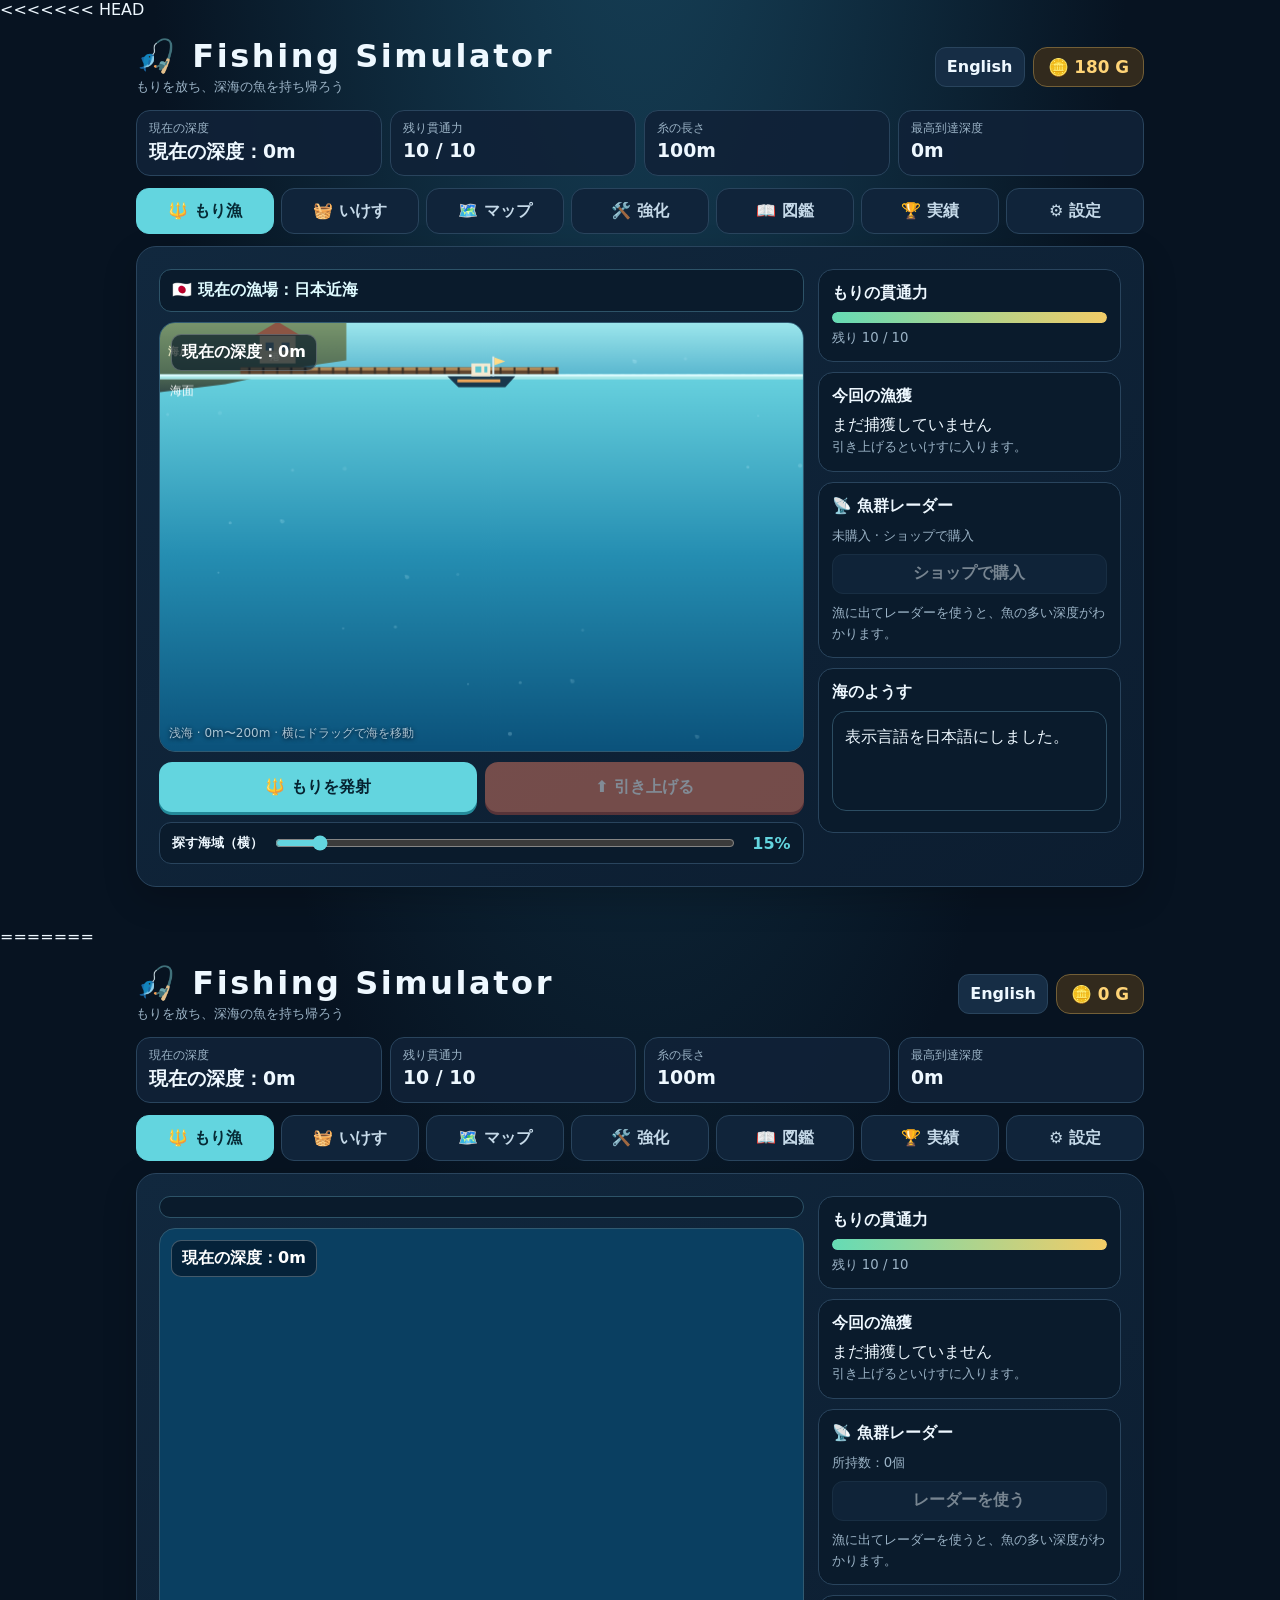
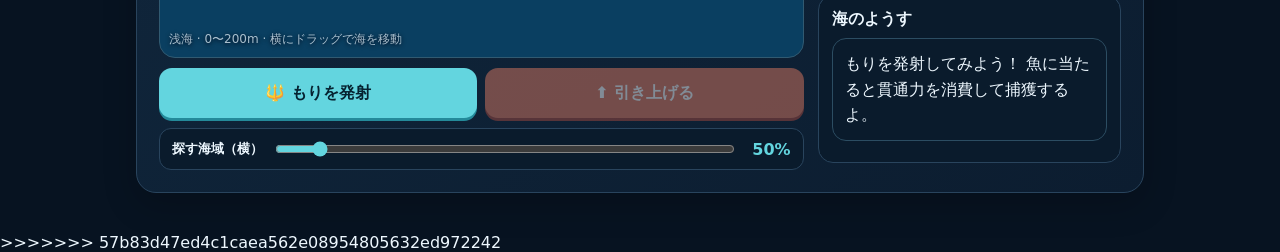
==== commit 119abb3b: "a u" ====
--- a/games/Fishing Simulater.html
+++ b/games/Fishing Simulater.html
@@ -1,3 +1,4 @@
+<<<<<<< HEAD
 <!DOCTYPE html>
 <html lang="ja">
 <head>
@@ -1819,3 +1820,1826 @@
   </script>
 </body>
 </html>
+=======
+<!DOCTYPE html>
+<html lang="ja">
+<head>
+  <meta charset="utf-8">
+  <meta name="viewport" content="width=device-width, initial-scale=1, viewport-fit=cover">
+  <meta name="theme-color" content="#071d35">
+  <title>Fishing Simulator</title>
+  <style>
+    :root {
+      color-scheme: dark;
+      --bg: #071321;
+      --panel: #10243a;
+      --panel2: #162d45;
+      --line: #29445d;
+      --ink: #eef8ff;
+      --muted: #9bb3c6;
+      --aqua: #63d5df;
+      --gold: #ffd477;
+      --red: #ff8787;
+    }
+    * { box-sizing: border-box; }
+    body {
+      margin: 0;
+      min-height: 100vh;
+      color: var(--ink);
+      background: radial-gradient(ellipse at 50% -20%, #17445c 0, var(--bg) 55%);
+      font-family: "Yu Gothic", "Hiragino Kaku Gothic ProN", system-ui, sans-serif;
+    }
+    button { font: inherit; cursor: pointer; }
+    button:disabled { cursor: default; opacity: .48; }
+    .app { width: min(1040px, 100%); margin: auto; padding: 18px 16px 40px; }
+    header { display:flex; align-items:center; justify-content:space-between; gap:12px; margin-bottom:14px; }
+    h1 { margin:0; font-size:clamp(1.4rem,4vw,2rem); letter-spacing:.08em; }
+    .subtitle { margin-top:3px; color:var(--muted); font-size:.84rem; }
+    .money { padding:9px 14px; border:1px solid #735f37; border-radius:14px; color:var(--gold); background:#322a1d; font-size:1.05rem; font-weight:900; white-space:nowrap; }
+    .header-actions { display:flex; align-items:center; gap:8px; }
+    .language-button { min-height:40px; padding:7px 11px; border:1px solid var(--line); border-radius:11px; color:var(--ink); background:var(--panel2); font-weight:800; }
+    .stats { display:grid; grid-template-columns:repeat(4,1fr); gap:8px; margin-bottom:12px; }
+    .stat { min-width:0; padding:10px 12px; border:1px solid var(--line); border-radius:14px; background:#102238e8; }
+    .stat-label { display:block; color:var(--muted); font-size:.73rem; }
+    .stat strong { display:block; margin-top:3px; font-size:clamp(.92rem,2.8vw,1.18rem); }
+    .tabs { display:grid; grid-template-columns:repeat(7,1fr); gap:7px; margin:12px 0; }
+    .tab { min-height:46px; border:1px solid var(--line); border-radius:13px; color:#c5d9e8; background:var(--panel); font-weight:800; }
+    .tab.active { border-color:var(--aqua); color:#062a35; background:var(--aqua); }
+    .panel { padding:clamp(14px,3vw,22px); border:1px solid var(--line); border-radius:20px; background:linear-gradient(145deg,#11283e,#0c1d30); box-shadow:0 12px 34px #0003; }
+    .panel h2 { margin:0; font-size:1.25rem; }
+    .dive-layout { display:grid; grid-template-columns:minmax(0,1.7fr) minmax(220px,.8fr); gap:14px; }
+    .ocean-wrap { position:relative; min-width:0; }
+    canvas { display:block; width:100%; height:430px; border:1px solid #315a71; border-radius:16px; background:#0a3f61; touch-action:pan-y; cursor:grab; }
+    canvas.dragging { cursor:grabbing; }
+    .depth-overlay { position:absolute; top:12px; left:12px; padding:7px 10px; border:1px solid #ffffff40; border-radius:10px; color:white; background:#041525a8; font-weight:800; pointer-events:none; }
+    .super-fishing-banner { position:absolute; z-index:2; top:52px; left:50%; max-width:calc(100% - 24px); transform:translateX(-50%); padding:9px 16px; border:1px solid #ffe994; border-radius:14px; color:#fff5c4; background:linear-gradient(100deg,#922f15ed,#b35a13ed,#922f15ed); box-shadow:0 0 24px #ffd84caa; font-size:clamp(.8rem,3.6vw,1rem); font-weight:1000; text-align:center; white-space:nowrap; animation:super-fishing-pulse .7s ease-in-out infinite alternate; pointer-events:none; }
+    @keyframes super-fishing-pulse { to { transform:translateX(-50%) scale(1.06); box-shadow:0 0 34px #ffd84cff; } }
+    .scene-note { position:absolute; left:10px; bottom:10px; color:#e7f7ffb8; font-size:.75rem; text-shadow:0 1px 4px #001; pointer-events:none; }
+    .controls { display:flex; gap:8px; margin-top:10px; }
+    .aim-control { display:grid; grid-template-columns:auto minmax(80px,1fr) auto; align-items:center; gap:10px; margin-top:10px; padding:10px 12px; border:1px solid var(--line); border-radius:12px; background:#0a1b2c; }
+    .aim-control label { font-size:.84rem; font-weight:800; white-space:nowrap; }
+    .aim-control input { width:100%; accent-color:var(--aqua); }
+    .aim-value { min-width:48px; color:var(--aqua); font-weight:900; text-align:right; }
+    .action { flex:1; min-height:50px; border:0; border-radius:13px; color:#062331; background:var(--aqua); font-weight:900; box-shadow:0 3px 0 #248a9a; }
+    .action.reel { color:#fff; background:#e47c62; box-shadow:0 3px 0 #a8493e; }
+    .side { display:flex; flex-direction:column; gap:10px; }
+    .side-card { padding:13px; border:1px solid var(--line); border-radius:15px; background:#0a1b2c; }
+    .side-card h3 { margin:0 0 8px; font-size:.98rem; }
+    .radar-use { width:100%; margin:8px 0; }
+    .radar-results { line-height:1.7; }
+    .bar { height:11px; overflow:hidden; margin:7px 0 4px; border-radius:9px; background:#263b4f; }
+    .bar span { display:block; height:100%; width:100%; border-radius:inherit; background:linear-gradient(90deg,#65dbb5,#f2cc67); transition:width .2s; }
+    .muted { color:var(--muted); font-size:.83rem; line-height:1.6; }
+    .message { min-height:100px; padding:12px; border:1px solid #2c4d62; border-radius:14px; background:#0a1b2c; line-height:1.6; }
+    .log { max-height:150px; overflow:auto; margin:8px 0 0; padding-left:20px; color:#bfd3e2; font-size:.78rem; }
+    .log li { margin:4px 0; }
+    .section-head { display:flex; align-items:center; justify-content:space-between; gap:8px; margin-bottom:12px; }
+    .secondary, .sell-all, .reset {
+      min-height:40px; padding:8px 13px; border:1px solid var(--line); border-radius:11px;
+      color:var(--ink); background:var(--panel2); font-weight:800;
+    }
+    .sell-all { border-color:#b18b42; color:#ffdf99; background:#3a301f; }
+    .fish-grid { display:grid; grid-template-columns:repeat(auto-fill,minmax(200px,1fr)); gap:10px; }
+    .book-categories { display:flex; flex-wrap:wrap; gap:7px; margin:12px 0; }
+    .book-category { min-height:38px; padding:7px 11px; border:1px solid var(--line); border-radius:10px; color:var(--ink); background:var(--panel2); font-weight:800; }
+    .book-category.active { border-color:var(--aqua); color:#062a35; background:var(--aqua); }
+    .book-pagination { display:flex; align-items:center; justify-content:center; gap:12px; margin:10px 0 14px; }
+    .book-pagination button { min-height:38px; padding:6px 13px; border:1px solid var(--line); border-radius:10px; color:var(--ink); background:var(--panel2); font-weight:800; }
+    .sound-toggle, .sound-volume { display:block; margin:12px 0; font-weight:800; }
+    .sound-toggle input { width:18px; height:18px; vertical-align:middle; accent-color:var(--aqua); }
+    .sound-volume input { display:block; width:100%; margin-top:9px; accent-color:var(--aqua); }
+    .sound-previews { display:flex; flex-wrap:wrap; gap:8px; margin-top:12px; }
+    .fish-card { position:relative; padding:12px; border:1px solid var(--line); border-radius:15px; background:#10243a; }
+    .fish-card .emoji { float:left; margin-right:9px; font-size:2.1rem; }
+    .fish-card strong { display:block; padding-top:3px; }
+    .fish-card small { display:block; margin-top:4px; color:var(--muted); line-height:1.5; }
+    .fish-card button { width:100%; min-height:36px; margin-top:9px; border:1px solid #836b3e; border-radius:10px; color:var(--gold); background:#30291d; font-weight:800; }
+    .fish-card.unknown { min-height:130px; text-align:center; color:#7e94a6; background:#0b1a29; }
+    .fish-card.unknown .emoji { float:none; display:block; margin:2px 0 5px; filter:brightness(0); opacity:.38; }
+    .fish-card.unknown strong { color:#8092a2; }
+    .achievement-card { min-height:150px; }
+    .achievement-card.locked { opacity:.72; }
+    .achievement-card .achievement-icon { float:left; margin-right:10px; font-size:2rem; }
+    .achievement-card progress { width:100%; height:9px; margin-top:10px; accent-color:var(--gold); }
+    .achievement-card .achievement-status { display:block; margin-top:7px; color:var(--muted); font-size:.78rem; }
+    .badge { position:absolute; top:8px; right:8px; padding:2px 7px; border-radius:8px; color:#fff; background:#ed5765; font-size:.68rem; font-weight:900; }
+    .rarity { display:inline-block; padding:2px 7px; border-radius:9px; font-size:.7rem; font-weight:800; }
+    .rarity-0 { color:#b9edc8; background:#22543e; }
+    .rarity-1 { color:#a9ddff; background:#174563; }
+    .rarity-2 { color:#e2c2ff; background:#4b316d; }
+    .rarity-3 { color:#ffe7a4; background:#684c19; }
+    .shop-grid { display:grid; grid-template-columns:repeat(auto-fit,minmax(210px,1fr)); gap:10px; }
+    .upgrade { padding:15px; border:1px solid var(--line); border-radius:15px; background:#10243a; }
+    .upgrade h3 { margin:0 0 5px; }
+    .upgrade p { min-height:43px; margin:0 0 10px; color:var(--muted); font-size:.83rem; }
+    .upgrade button { width:100%; min-height:42px; border:0; border-radius:11px; color:#07202a; background:var(--aqua); font-weight:900; }
+    .warning { margin-top:7px; color:var(--red); font-size:.77rem; }
+    .world-map { position:relative; min-height:280px; margin:12px 0 16px; overflow:hidden; border:1px solid #315a71; border-radius:16px; background:linear-gradient(#17486a,#0d2c47); }
+    .world-map svg { position:absolute; inset:0; width:100%; height:100%; opacity:.75; }
+    .map-marker { position:absolute; z-index:1; width:40px; height:40px; padding:0; border:2px solid #b9f4f3; border-radius:50%; color:#f2ffff; background:#086b7ee8; font-size:1.2rem; font-weight:900; transform:translate(-50%,-50%); box-shadow:0 2px 12px #0018; }
+    .map-marker.active { color:#142534; background:#ffd477; border-color:#fff0b0; }
+    .destination-grid { display:grid; grid-template-columns:repeat(auto-fit,minmax(220px,1fr)); gap:10px; }
+    .destination { padding:14px; border:1px solid var(--line); border-radius:15px; background:#10243a; }
+    .destination.active { border-color:var(--aqua); box-shadow:0 0 0 1px #63d5df55; }
+    .destination h3 { margin:0 0 6px; }
+    .destination p { min-height:42px; margin:0 0 9px; color:var(--muted); font-size:.83rem; line-height:1.5; }
+    .destination .muted { margin-bottom:9px; }
+    .destination button { width:100%; min-height:40px; border:0; border-radius:10px; color:#07202a; background:var(--aqua); font-weight:900; }
+    .current-location { margin:0 0 10px; padding:10px 12px; border:1px solid #2d5368; border-radius:12px; color:#dffbff; background:#0a1b2c; font-weight:800; }
+    .completion { width:100%; height:12px; margin:10px 0 14px; overflow:hidden; border-radius:8px; background:#294157; }
+    .completion span { display:block; height:100%; border-radius:inherit; background:linear-gradient(90deg,#49c8c0,#ffe27a); }
+    .empty { padding:32px 12px; color:var(--muted); text-align:center; }
+    .notice { position:fixed; z-index:5; top:16px; left:50%; max-width:calc(100% - 24px); padding:10px 16px; border:1px solid #6fcbd6; border-radius:13px; color:#fff; background:#102d40f2; text-align:center; box-shadow:0 8px 24px #0006; transform:translateX(-50%); animation:notice-in .2s ease-out; }
+    .flash { position:fixed; z-index:4; inset:0; opacity:0; pointer-events:none; background:radial-gradient(circle,#fff9,#63e5ff55 35%,transparent 72%); }
+    .flash.go { animation:flash .85s ease-out; }
+    .flash.legend.go { background:radial-gradient(circle,#fff,#ffd477c9 25%,#b47cff8a 55%,transparent 78%); animation:flash 1.5s ease-out; }
+    .credits { position:fixed; z-index:10; inset:0; display:grid; place-items:center; padding:16px; background:#020914ed; }
+    .credits-window { position:relative; width:min(620px,100%); height:min(720px,90vh); overflow:hidden; border:1px solid #62d5df88; border-radius:20px; background:radial-gradient(ellipse at 50% 100%,#133e54,#061326 70%); text-align:center; }
+    .credits-close { position:absolute; z-index:2; top:12px; right:12px; padding:8px 12px; border:1px solid #8fc9ce88; border-radius:10px; color:white; background:#10283de8; font-weight:800; }
+    .credits-roll { position:absolute; top:100%; left:0; width:100%; padding:35px 24px 80px; animation:credits-scroll 42s linear forwards; }
+    .credits-roll h2 { margin:20px 0 46px; color:#ffe39b; font-size:clamp(1.8rem,6vw,2.8rem); letter-spacing:.12em; }
+    .credits-roll h3 { margin:36px 0 10px; color:#72e1e3; }
+    .credits-roll p { margin:8px 0; color:#effaff; line-height:1.7; }
+    .credits-roll a { color:#8ce8f0; text-decoration:underline; text-underline-offset:3px; }
+    @keyframes credits-scroll { to { transform:translateY(-155%); } }
+    @keyframes flash { 0%{opacity:0}18%{opacity:1}100%{opacity:0} }
+    @keyframes notice-in { from{opacity:0;transform:translate(-50%,-8px)}to{opacity:1;transform:translate(-50%,0)} }
+    [hidden] { display:none !important; }
+    @media (max-width:680px) {
+      .app { padding:12px 11px 28px; }
+      .stats { grid-template-columns:repeat(2,1fr); }
+      .dive-layout { grid-template-columns:1fr; }
+      .side { display:grid; grid-template-columns:1fr 1fr; }
+      .side-card:last-child { grid-column:1/-1; }
+      canvas { height: min(64vh,390px); min-height:260px; }
+      .fish-grid { grid-template-columns:repeat(2,minmax(0,1fr)); }
+      .tabs { grid-template-columns:repeat(4,1fr); }
+    }
+    @media (max-width:380px) {
+      .tabs { grid-template-columns:repeat(2,1fr); }
+      .fish-grid { grid-template-columns:1fr; }
+      .money { padding:8px 10px; }
+    }
+  </style>
+</head>
+<body>
+  <div class="flash" id="flash" aria-hidden="true"></div>
+  <div class="app">
+    <header>
+      <div><h1 id="gameTitle">🎣 Fishing Simulator</h1><div class="subtitle" id="subtitle">もりを放ち、深海の魚を持ち帰ろう</div></div>
+      <div class="header-actions"><button class="language-button" id="languageButton" type="button">English</button><div class="money" id="money">🪙 0 G</div></div>
+    </header>
+
+    <section class="stats" aria-label="もりの状態">
+      <div class="stat"><span class="stat-label">現在の深度</span><strong id="depthText">現在の深度：0m</strong></div>
+      <div class="stat"><span class="stat-label">残り貫通力</span><strong id="powerText">10 / 10</strong></div>
+      <div class="stat"><span class="stat-label">糸の長さ</span><strong id="lineText">100m</strong></div>
+      <div class="stat"><span class="stat-label">最高到達深度</span><strong id="bestText">0m</strong></div>
+    </section>
+
+    <nav class="tabs" aria-label="ゲームメニュー">
+      <button class="tab active" data-tab="dive">🔱 もり漁</button>
+      <button class="tab" data-tab="bag">🧺 いけす</button>
+      <button class="tab" data-tab="map">🗺️ マップ</button>
+      <button class="tab" data-tab="shop">🛠️ 強化</button>
+      <button class="tab" data-tab="book">📖 図鑑</button>
+      <button class="tab" data-tab="achievements">🏆 実績</button>
+      <button class="tab" data-tab="settings">⚙️ 設定</button>
+    </nav>
+
+    <section class="panel" id="mapPanel" hidden>
+      <div class="section-head"><div><h2 id="mapHeading">🗺️ 世界の漁場</h2><div class="muted" id="mapDescription">地図から行きたい海域を選ぼう。</div></div></div>
+      <div class="world-map" id="worldMap" aria-label="世界の漁場マップ"></div>
+      <div class="destination-grid" id="destinationGrid"></div>
+    </section>
+
+    <section class="panel" id="divePanel">
+      <div class="dive-layout">
+        <div>
+          <div class="current-location" id="currentLocation"></div>
+          <div class="ocean-wrap">
+            <canvas id="ocean" aria-label="海中を横から見るもり漁の画面"></canvas>
+            <div class="depth-overlay" id="canvasDepth">現在の深度：0m</div>
+            <div class="super-fishing-banner" id="superFishingBanner" hidden>🎰 スーパーフィッシングタイム！ 🎰</div>
+            <div class="scene-note" id="zoneLabel">浅海 · 0〜200m · 横にドラッグで海を移動</div>
+          </div>
+          <div class="controls">
+            <button class="action" id="launchButton">🔱 もりを発射</button>
+            <button class="action reel" id="reelButton" disabled>⬆ 引き上げる</button>
+          </div>
+          <div class="aim-control">
+            <label for="aimSlider">探す海域（横）</label>
+            <input id="aimSlider" type="range" min="8" max="92" step="1" value="15" aria-label="船で探す海域">
+            <output class="aim-value" id="aimValue" for="aimSlider">50%</output>
+          </div>
+        </div>
+        <aside class="side">
+          <div class="side-card">
+            <h3>もりの貫通力</h3>
+            <div class="bar"><span id="powerBar"></span></div>
+            <div class="muted" id="powerDetail">残り 10 / 10</div>
+          </div>
+          <div class="side-card">
+            <h3>今回の漁獲</h3>
+            <div id="tripCount">まだ捕獲していません</div>
+            <div class="muted" id="tripValue">引き上げるといけすに入ります。</div>
+          </div>
+          <div class="side-card radar-card">
+            <h3>📡 魚群レーダー</h3>
+            <div class="muted" id="radarInventory">所持数：0個</div>
+            <button class="secondary radar-use" id="radarButton" disabled>レーダーを使う</button>
+            <div class="radar-results muted" id="radarResults" aria-live="polite">漁に出てレーダーを使うと、魚の多い深度がわかります。</div>
+          </div>
+          <div class="side-card">
+            <h3>海のようす</h3>
+            <div class="message" id="message" aria-live="polite">もりを発射してみよう！ 魚に当たると貫通力を消費して捕獲するよ。</div>
+            <ul class="log" id="log" aria-label="漁の記録"></ul>
+          </div>
+        </aside>
+      </div>
+    </section>
+
+    <section class="panel" id="bagPanel" hidden>
+      <div class="section-head"><div><h2>🧺 いけす・売却</h2><div class="muted" id="bagSummary"></div></div><button class="sell-all" id="sellAll">まとめて売る</button></div>
+      <div class="fish-grid" id="bagGrid"></div>
+    </section>
+
+    <section class="panel" id="shopPanel" hidden>
+      <div class="section-head"><div><h2>🛠️ 漁具の強化</h2><div class="muted">購入するとすぐに性能へ反映されます。</div></div><div class="money" id="shopMoney">🪙 0 G</div></div>
+      <div class="shop-grid" id="shopGrid"></div>
+    </section>
+
+    <section class="panel" id="bookPanel" hidden>
+      <div class="section-head"><div><h2>📖 深海魚図鑑</h2><div class="muted">生息深度に合った魚だけが海中に現れます。</div></div><strong id="bookProgress">0%</strong></div>
+      <div class="completion"><span id="completionBar" style="width:0%"></span></div>
+      <div class="book-categories" id="bookCategories" aria-label="図鑑の分類"></div>
+      <div class="book-pagination" id="bookPagination"></div>
+      <div class="fish-grid" id="bookGrid"></div>
+      <button class="secondary" id="replayCredits" type="button" hidden>エンドクレジットを見る</button>
+      <button class="reset" id="resetButton">セーブデータをリセット</button>
+    </section>
+
+    <section class="panel" id="achievementsPanel" hidden>
+      <div class="section-head"><div><h2 id="achievementsHeading">🏆 実績</h2><div class="muted" id="achievementSummary"></div></div></div>
+      <div class="completion"><span id="achievementProgress" style="width:0%"></span></div>
+      <div class="fish-grid" id="achievementGrid"></div>
+    </section>
+
+    <section class="panel" id="settingsPanel" hidden>
+      <div class="section-head"><div><h2 id="settingsHeading">⚙️ 設定</h2><div class="muted" id="settingsDescription">ゲームの設定とエンドクレジットを確認できます。</div></div></div>
+      <article class="upgrade">
+        <h3 id="creditsSettingTitle">🎬 エンドクレジット</h3>
+        <p id="creditsSettingDescription">ゲームのエンドクレジットをいつでも再生できます。</p>
+        <button class="secondary" id="settingsReplayCredits" type="button">エンドクレジットを見る</button>
+      </article>
+      <article class="upgrade">
+        <h3 id="bgmSettingTitle">🎼 BGM</h3>
+        <p id="bgmSettingDescription">通常時とスーパーフィッシングタイムのBGMを個別に設定できます。</p>
+        <label class="sound-toggle"><input id="bgmEnabled" type="checkbox" checked> <span id="bgmEnabledLabel">BGMを有効にする</span></label>
+        <label class="sound-toggle"><input id="ambientBgmEnabled" type="checkbox" checked> <span id="ambientBgmLabel">通常時ののどかなBGM</span></label>
+        <label class="sound-toggle"><input id="superBgmEnabled" type="checkbox" checked> <span id="superBgmLabel">スーパーフィッシングタイムのBGM</span></label>
+        <label class="sound-volume" for="bgmVolume"><span id="bgmVolumeLabel">BGMの音量：70%</span>
+          <input id="bgmVolume" type="range" min="0" max="100" step="1" value="70">
+        </label>
+      </article>
+      <article class="upgrade">
+        <h3 id="soundSettingTitle">🔊 効果音</h3>
+        <p id="soundSettingDescription">効果音をBGMとは別にオン・オフし、音量を調整できます。</p>
+        <label class="sound-toggle"><input id="soundEnabled" type="checkbox" checked> <span id="soundEnabledLabel">効果音を有効にする</span></label>
+        <label class="sound-volume" for="soundVolume"><span id="soundVolumeLabel">効果音の音量：100%</span>
+          <input id="soundVolume" type="range" min="0" max="100" step="1" value="100">
+        </label>
+        <button class="secondary" id="soundTest" type="button">効果音を試聴</button>
+        <p id="raritySoundPreviewLabel">レアリティ別の捕獲音を試聴：</p>
+        <div class="sound-previews">
+          <button class="secondary" type="button" data-sound-preview="0">ノーマル</button>
+          <button class="secondary" type="button" data-sound-preview="1">レア</button>
+          <button class="secondary" type="button" data-sound-preview="2">激レア</button>
+          <button class="secondary" type="button" data-sound-preview="3">伝説</button>
+        </div>
+      </article>
+    </section>
+  </div>
+  <div class="notice" id="notice" role="status" hidden></div>
+  <div class="credits" id="credits" hidden role="dialog" aria-modal="true" aria-labelledby="creditsTitle">
+    <div class="credits-window">
+      <button class="credits-close" id="creditsClose" type="button">閉じる</button>
+      <div class="credits-roll" id="creditsRoll">
+        <h2 id="creditsTitle">Fishing Simulator</h2>
+        <p id="creditsComplete"></p>
+        <h3 id="creditsThanks"></h3>
+        <p>Fishing Simulator</p>
+        <p id="creditsFishCount"></p>
+        <h3 id="creditsCreatorHeading"></h3>
+        <p id="creditsCreator"></p>
+        <h3 id="creditsGithubHeading"></h3>
+        <p><a href="https://github.com/chiidu1023" target="_blank" rel="noopener noreferrer">github.com/chiidu1023</a></p>
+        <h3 id="creditsThanksHeading"></h3>
+        <p id="creditsThanksText"></p>
+        <h2 id="creditsEnd"></h2>
+      </div>
+    </div>
+  </div>
+
+  <script>
+    'use strict';
+
+    const SPECIES = [
+      {id:'sardine',name:'マイワシ',emoji:'🐟',min:0,max:120,hard:1,price:18,rarity:0,size:[12,25],desc:'群れで泳ぐ小型の回遊魚。浅い海の代表選手。'},
+      {id:'horse_mackerel',name:'マアジ',emoji:'🐟',min:0,max:200,hard:2,price:28,rarity:0,size:[15,50],desc:'沿岸から沖合まで広く暮らす、おなじみの魚。'},
+      {id:'mackerel',name:'マサバ',emoji:'🐟',min:0,max:200,hard:2,price:34,rarity:0,size:[25,55],desc:'群れで海を回遊する、背中の模様が美しい魚。'},
+      {id:'anchovy',name:'カタクチイワシ',emoji:'🐟',min:0,max:150,hard:1,price:15,rarity:0,size:[8,18],desc:'小さな体で大きな群れを作り、海の食物連鎖を支える。'},
+      {id:'sea_bream',name:'マダイ',emoji:'🐠',min:10,max:200,hard:4,price:95,rarity:1,size:[30,90],desc:'岩礁や砂地にすむ、鮮やかな赤色の魚。'},
+      {id:'yellowtail',name:'ブリ',emoji:'🐟',min:0,max:200,hard:5,price:130,rarity:1,size:[40,100],desc:'成長に合わせて名前が変わる大型の回遊魚。'},
+      {id:'tuna',name:'クロマグロ',emoji:'🐟',min:50,max:500,hard:7,price:220,rarity:1,size:[80,250],desc:'高速で泳ぐ外洋の大型魚。温かい海を回遊する。'},
+      {id:'swordfish',name:'メカジキ',emoji:'🗡️',min:100,max:800,hard:8,price:250,rarity:2,size:[100,300],desc:'長い吻を持つ、外洋を泳ぐ力強い魚。'},
+      {id:'mahi',name:'シイラ',emoji:'🐠',min:0,max:150,hard:4,price:100,rarity:1,size:[50,180],desc:'暖かい表層を泳ぐ、色鮮やかな魚。'},
+      {id:'flyingfish',name:'トビウオ',emoji:'🐟',min:0,max:100,hard:1,price:42,rarity:0,size:[20,35],desc:'大きな胸びれで海面から滑空する。'},
+      {id:'lantern',name:'キンメダイ',emoji:'🐠',min:200,max:800,hard:3,price:180,rarity:1,size:[25,55],desc:'水深200〜800mほどに暮らす、赤い深場の魚。'},
+      {id:'blackthroat',name:'ノドグロ',emoji:'🐟',min:100,max:600,hard:3,price:210,rarity:1,size:[20,50],desc:'深い岩礁域にすむ高級魚。口の中が黒い。'},
+      {id:'sablefish',name:'ギンダラ',emoji:'🐟',min:200,max:1500,hard:4,price:175,rarity:1,size:[40,100],desc:'北の深い海に暮らす、脂ののった魚。'},
+      {id:'oarfish',name:'リュウグウノツカイ',emoji:'🐉',min:200,max:1000,hard:5,price:520,rarity:2,size:[300,900],desc:'細長い体を持つ深海魚。海面近くで見つかることも。'},
+      {id:'coelacanth',name:'シーラカンス',emoji:'🐟',min:100,max:700,hard:9,price:950,rarity:3,size:[100,200],desc:'深い岩穴にひそむ「生きた化石」と呼ばれる魚。'},
+      {id:'angler',name:'チョウチンアンコウ',emoji:'🏮',min:200,max:2500,hard:6,price:430,rarity:2,size:[20,120],desc:'頭の先の発光器で獲物をおびき寄せる。'},
+      {id:'goblin',name:'ミツクリザメ',emoji:'🦈',min:200,max:1300,hard:8,price:700,rarity:2,size:[200,500],desc:'深海にすむ珍しいサメ。長く突き出た吻が特徴。'},
+      {id:'giant_squid',name:'ダイオウイカ',emoji:'🦑',min:200,max:1000,hard:10,price:1200,rarity:3,size:[500,1300],desc:'深海に暮らす巨大なイカ。大きな目で暗闇を見る。'},
+      {id:'vampire',name:'コウモリダコ',emoji:'🦇',min:600,max:1200,hard:2,price:620,rarity:2,size:[15,30],desc:'酸素の少ない深海に適応した小さな頭足類。'},
+      {id:'dragonfish',name:'ホウライエソ',emoji:'🐲',min:200,max:2000,hard:6,price:500,rarity:2,size:[15,40],desc:'鋭い歯と発光器を持つ深海の捕食者。'},
+      {id:'fangtooth',name:'オニキンメ',emoji:'🐡',min:200,max:5000,hard:7,price:480,rarity:2,size:[10,20],desc:'体に対して大きな歯を持つ深海魚。'},
+      {id:'grenadier',name:'ソコダラ',emoji:'🐟',min:500,max:5000,hard:3,price:300,rarity:1,size:[30,100],desc:'深い海底を探りながら暮らす魚の仲間。'},
+      {id:'sleeper_shark',name:'オンデンザメ',emoji:'🦈',min:200,max:2000,hard:12,price:1250,rarity:3,size:[200,700],desc:'冷たい深海をゆっくり泳ぐ大型のサメ。'},
+      {id:'isopod',name:'ダイオウグソクムシ',emoji:'🪲',min:170,max:2140,hard:8,price:850,rarity:2,size:[20,50],desc:'海底に沈んだ生き物を食べる巨大な甲殻類。'},
+      {id:'blobfish',name:'ニュウドウカジカ',emoji:'🐡',min:600,max:1200,hard:2,price:760,rarity:2,size:[20,40],desc:'深海の高い水圧に適応した、やわらかな体の魚。'},
+      {id:'snailfish',name:'シンカイヨロイダラ',emoji:'🐟',min:3000,max:7000,hard:4,price:1450,rarity:2,size:[10,35],desc:'数千メートルの深海底で見つかる小型の魚。'},
+      {id:'rattail',name:'ヨロイイタチウオ',emoji:'🐟',min:1000,max:4000,hard:5,price:720,rarity:1,size:[30,80],desc:'深い海底付近を泳ぐ、細長い魚。'},
+      {id:'black_swallow',name:'クロボウズギス',emoji:'🐠',min:500,max:3000,hard:5,price:630,rarity:2,size:[15,30],desc:'大きく伸びる胃を持つ深海の待ち伏せ名人。'},
+      {id:'tripodfish',name:'ミツマタヤリウオ',emoji:'🐟',min:1000,max:4500,hard:3,price:960,rarity:2,size:[20,40],desc:'長いひれを海底につき、獲物を待つ魚。'},
+      {id:'glass_squid',name:'ユウレイイカ',emoji:'🦑',min:300,max:1500,hard:3,price:540,rarity:1,size:[20,60],desc:'透明感のある体で深い海を漂うイカ。'},
+      {id:'colossal_squid',name:'ダイオウホウズキイカ',emoji:'🦑',min:400,max:2000,hard:14,price:1900,rarity:3,size:[600,1400],desc:'南極の深海にすむ、巨大なイカの仲間。'},
+      {id:'hadal_snailfish',name:'マリアナスネイルフィッシュ',emoji:'🐟',min:6000,max:8200,hard:5,price:2600,rarity:2,size:[8,25],desc:'マリアナ海溝の深い場所で確認された魚。'},
+      {id:'hadal_amphipod',name:'ヨコエビ',emoji:'🦐',min:6000,max:11000,hard:1,price:1700,rarity:1,size:[2,8],desc:'超深海にも生息する小さな甲殻類。'},
+      {id:'hadal_cucumber',name:'深海ナマコ',emoji:'🪸',min:4000,max:11000,hard:2,price:2300,rarity:2,size:[10,40],desc:'海溝の底で有機物を食べて暮らす。'},
+      {id:'abyssal_ghost',name:'深淵のゴーストフィッシュ',emoji:'👻',min:7000,max:10500,hard:7,price:4800,rarity:3,size:[40,180],desc:'記録のない超深海にすむという、半透明の幻魚。'},
+      {id:'mariana_dragon',name:'マリアナ深海竜',emoji:'🐲',min:8500,max:11000,hard:16,price:9800,rarity:3,size:[300,1200],desc:'海溝最深部に眠ると伝わる、伝説の巨大魚。'},
+      {id:'abyssal_crown',name:'深海王の冠魚',emoji:'👑',min:10000,max:11000,hard:22,price:18000,rarity:3,size:[500,1800],desc:'世界の底に君臨するという、幻の伝説魚。'},
+      {id:'bonito',name:'カツオ',emoji:'🐟',min:0,max:300,hard:4,price:85,rarity:0,size:[40,100],desc:'暖かい海を群れで回遊する、泳ぎの速い魚。'},
+      {id:'salmon',name:'サケ',emoji:'🐟',min:0,max:400,hard:5,price:115,rarity:1,size:[50,100],desc:'海と川を行き来する回遊魚。秋に沿岸へ近づく。'},
+      {id:'flounder',name:'ヒラメ',emoji:'🐠',min:10,max:200,hard:3,price:105,rarity:1,size:[30,90],desc:'砂地に身を隠して獲物を待つ、平たい魚。'},
+      {id:'barracuda',name:'オニカマス',emoji:'🐟',min:0,max:300,hard:7,price:170,rarity:2,size:[60,180],desc:'鋭い歯と細長い体を持つ、暖かい海の捕食魚。'},
+      {id:'rockfish',name:'メバル',emoji:'🐠',min:20,max:150,hard:3,price:75,rarity:0,size:[15,35],desc:'沿岸の岩場や海藻の間に暮らす魚。'},
+      {id:'barreleye',name:'デメニギス',emoji:'👁️',min:400,max:2500,hard:2,price:880,rarity:2,size:[10,20],desc:'頭部が透き通り、筒状の目を持つ深海魚。'},
+      {id:'gulper_eel',name:'フクロウナギ',emoji:'🐍',min:500,max:3000,hard:5,price:1050,rarity:2,size:[60,100],desc:'大きく開く袋状の口を持つ、細長い深海魚。'},
+      {id:'hatchetfish',name:'ムネエソ',emoji:'🐟',min:200,max:1500,hard:2,price:390,rarity:1,size:[5,12],desc:'銀色に光る体と発光器を持つ小さな深海魚。'},
+      {id:'cookiecutter',name:'ダルマザメ',emoji:'🦈',min:100,max:3500,hard:4,price:1350,rarity:2,size:[35,55],desc:'小型ながら大きな吸盤状の口を持つ深海性のサメ。'},
+      {id:'frilled_shark',name:'ラブカ',emoji:'🦈',min:300,max:1500,hard:8,price:1550,rarity:3,size:[120,200],desc:'細長い体と並んだ鰓が特徴の、珍しい深海性のサメ。'},
+      {id:'sea_pig',name:'センジュナマコ',emoji:'🪸',min:1000,max:6000,hard:1,price:1100,rarity:1,size:[5,20],desc:'海底を歩くように移動する、深海性のナマコ。'},
+      {id:'giant_spider_crab',name:'タカアシガニ',emoji:'🦀',min:50,max:600,hard:10,price:520,rarity:2,size:[80,400],desc:'長い脚を持つ大型のカニ。日本近海の深場に暮らす。'},
+      {id:'abyssal_ray',name:'深海ヒカリエイ',emoji:'✨',min:5000,max:9500,hard:6,price:6200,rarity:3,size:[100,500],desc:'深海の暗闇で青白く輝くという、幻のエイ。'},
+      {id:'japanese_eel',name:'ニホンウナギ',emoji:'🐍',min:100,max:700,hard:3,price:260,rarity:1,size:[30,100],desc:'日本近海から遠い海へ回遊して産卵するウナギ。'},
+      {id:'japanese_puffer',name:'トラフグ',emoji:'🐡',min:10,max:300,hard:5,price:420,rarity:2,size:[30,80],desc:'日本近海の沿岸に暮らす、しま模様が特徴のフグ。'},
+      {id:'japanese_squid',name:'アオリイカ',emoji:'🦑',min:10,max:200,hard:2,price:190,rarity:1,size:[20,50],desc:'日本近海の沿岸に多い、大きなひれを持つイカ。'},
+      {id:'clownfish',name:'カクレクマノミ',emoji:'🐠',min:1,max:40,hard:1,price:150,rarity:1,size:[6,12],desc:'サンゴ礁のイソギンチャクと共生する小さな魚。'},
+      {id:'humphead_wrasse',name:'メガネモチノウオ',emoji:'🐟',min:10,max:100,hard:9,price:1800,rarity:3,size:[60,200],desc:'サンゴ礁に暮らす大型のベラ。額のこぶが特徴。'},
+      {id:'reef_manta',name:'オニイトマキエイ',emoji:'🦈',min:20,max:1000,hard:8,price:2100,rarity:2,size:[300,700],desc:'熱帯の暖かな海を回遊する、巨大なマンタ。'},
+      {id:'atlantic_cod',name:'タイセイヨウダラ',emoji:'🐟',min:20,max:600,hard:4,price:230,rarity:0,size:[50,150],desc:'北大西洋の冷たい海で群れを作る重要な魚。'},
+      {id:'atlantic_halibut',name:'タイセイヨウオヒョウ',emoji:'🐠',min:50,max:1500,hard:8,price:1250,rarity:2,size:[100,250],desc:'北大西洋の海底に暮らす大型のカレイの仲間。'},
+      {id:'greenland_shark',name:'ニシオンデンザメ',emoji:'🦈',min:200,max:2000,hard:13,price:2600,rarity:3,size:[300,700],desc:'北大西洋の極寒の深海をゆっくり泳ぐ大型のサメ。'},
+      {id:'vent_crab',name:'熱水噴出孔の白ガニ',emoji:'🦀',min:1500,max:4000,hard:6,price:2300,rarity:2,size:[10,25],desc:'中央海嶺の熱水噴出孔の近くに集まる白いカニ。'},
+      {id:'ridge_octopus',name:'海嶺ダンボダコ',emoji:'🐙',min:1000,max:4500,hard:4,price:2900,rarity:2,size:[20,60],desc:'中央海嶺の深い斜面を漂う、耳のようなひれを持つタコ。'},
+      {id:'ridge_glassfish',name:'海嶺のガラスウオ',emoji:'✨',min:2500,max:6500,hard:3,price:5400,rarity:3,size:[8,30],desc:'中央海嶺の暗闇にだけ現れるという、透き通った魚。'},
+      {id:'mariana_dumbo',name:'マリアナダンボダコ',emoji:'🐙',min:4000,max:7000,hard:5,price:3600,rarity:2,size:[20,40],desc:'マリアナ海溝の深い斜面で確認された小型のタコ。'},
+      {id:'mariana_snailfish',name:'マリアナ紫ヨコエビウオ',emoji:'🐟',min:8000,max:10000,hard:6,price:8200,rarity:3,size:[12,35],desc:'海溝の最深部近くに生息するという、紫色の幻魚。'},
+      {id:'trench_phantom',name:'海溝の幻灯魚',emoji:'🔮',min:9500,max:11000,hard:10,price:15000,rarity:3,size:[30,120],desc:'マリアナ海溝の底で青白く光ると伝わる伝説の魚。'}
+    ];
+
+    const ENGLISH_FISH = {
+      sardine:['Japanese Sardine','A small schooling fish and a familiar sight in shallow waters.'],
+      horse_mackerel:['Japanese Horse Mackerel','A familiar coastal fish found from shore to offshore waters.'],
+      mackerel:['Chub Mackerel','A beautiful-backed fish that travels in schools.'],
+      anchovy:['Japanese Anchovy','Tiny fish that form large schools and support the marine food web.'],
+      sea_bream:['Red Seabream','A vivid red fish that lives around reefs and sandy bottoms.'],
+      yellowtail:['Japanese Amberjack','A large migratory fish whose name changes as it grows.'],
+      tuna:['Pacific Bluefin Tuna','A fast-swimming ocean giant that migrates through warm waters.'],
+      swordfish:['Swordfish','A powerful open-ocean fish with a long bill.'],
+      mahi:['Mahi-mahi','A colorful fish that swims in warm surface waters.'],
+      flyingfish:['Flying Fish','Glides above the sea using its large pectoral fins.'],
+      lantern:['Splendid Alfonsino','A red deep-water fish found around 200–800 meters.'],
+      blackthroat:['Blackthroat Seaperch','A prized deep-reef fish with a black mouth.'],
+      sablefish:['Sablefish','An oil-rich fish that lives in cold northern waters.'],
+      oarfish:['Oarfish','A long, slender deep-sea fish sometimes seen near the surface.'],
+      coelacanth:['Coelacanth','A fish called a living fossil that hides in deep caves.'],
+      angler:['Deep-sea Anglerfish','Lures prey with a glowing appendage on its head.'],
+      goblin:['Goblin Shark','A rare deep-sea shark with a long, protruding snout.'],
+      giant_squid:['Giant Squid','A deep-sea giant with large eyes adapted to darkness.'],
+      vampire:['Vampire Squid','A small cephalopod adapted to oxygen-poor deep waters.'],
+      dragonfish:['Stoplight Loosejaw','A deep-sea predator with sharp teeth and light organs.'],
+      fangtooth:['Fangtooth Fish','A deep-sea fish with unusually large teeth for its body.'],
+      grenadier:['Grenadier','A fish that probes and forages along the deep seafloor.'],
+      sleeper_shark:['Pacific Sleeper Shark','A large shark that swims slowly through cold deep waters.'],
+      isopod:['Giant Isopod','A giant crustacean that feeds on animals fallen to the seafloor.'],
+      blobfish:['Blobfish','A soft-bodied fish adapted to the high pressure of the deep.'],
+      snailfish:['Deep-sea Snailfish','A small fish found thousands of meters below the surface.'],
+      rattail:['Armored Cusk','A slender fish that swims near the deep seafloor.'],
+      black_swallow:['Black Swallower','An ambush predator with a remarkably expandable stomach.'],
+      tripodfish:['Tripod Fish','Waits for prey while resting on long fin rays on the seafloor.'],
+      glass_squid:['Glass Squid','A translucent squid drifting through deep water.'],
+      colossal_squid:['Colossal Squid','A giant squid relative that lives in the Antarctic deep.'],
+      hadal_snailfish:['Mariana Snailfish','A fish observed in the depths of the Mariana Trench.'],
+      hadal_amphipod:['Hadal Amphipod','A tiny crustacean that can live in the hadal zone.'],
+      hadal_cucumber:['Deep-sea Sea Cucumber','Feeds on organic matter on the trench floor.'],
+      abyssal_ghost:['Abyssal Ghostfish','A translucent phantom fish said to inhabit uncharted depths.'],
+      mariana_dragon:['Mariana Deep-sea Dragon','A legendary giant said to sleep in the deepest trench.'],
+      abyssal_crown:['Abyssal Crownfish','A mythical legendary fish said to rule the bottom of the world.'],
+      bonito:['Skipjack Tuna','A fast swimmer that travels in schools through warm waters.'],
+      salmon:['Chum Salmon','A migratory fish that moves between the ocean and rivers.'],
+      flounder:['Japanese Flounder','A flat fish that hides on sandy bottoms and waits for prey.'],
+      barracuda:['Great Barracuda','A warm-water predator with a slender body and sharp teeth.'],
+      rockfish:['Japanese Rockfish','Lives among coastal rocks and seaweed.'],
+      barreleye:['Barreleye Fish','A deep-sea fish with a transparent head and tubular eyes.'],
+      gulper_eel:['Gulper Eel','A slender deep-sea fish with a large pouch-like mouth.'],
+      hatchetfish:['Silver Hatchetfish','A small deep-sea fish with a silvery body and light organs.'],
+      cookiecutter:['Cookiecutter Shark','A small shark with a large, suction-like mouth.'],
+      frilled_shark:['Frilled Shark','A rare deep-sea shark with a slender body and frilled gills.'],
+      sea_pig:['Sea Pig','A deep-sea sea cucumber that moves across the seafloor.'],
+      giant_spider_crab:['Japanese Spider Crab','A large crab with exceptionally long legs.'],
+      abyssal_ray:['Abyssal Glowray','A mythical ray said to glow blue-white in the deep.'],
+      japanese_eel:['Japanese Eel','Migrates from waters near Japan to distant seas to spawn.'],
+      japanese_puffer:['Tiger Puffer','A striped pufferfish found in coastal waters near Japan.'],
+      japanese_squid:['Bigfin Reef Squid','A large-finned squid common in coastal waters near Japan.'],
+      clownfish:['Clownfish','A small reef fish that lives among sea anemones.'],
+      humphead_wrasse:['Humphead Wrasse','A large reef wrasse known for the hump on its forehead.'],
+      reef_manta:['Giant Oceanic Manta Ray','A giant manta that migrates through warm tropical seas.'],
+      atlantic_cod:['Atlantic Cod','An important schooling fish of the cold North Atlantic.'],
+      atlantic_halibut:['Atlantic Halibut','A large flatfish living on the North Atlantic seafloor.'],
+      greenland_shark:['Greenland Shark','A large shark that moves slowly through the frigid North Atlantic.'],
+      vent_crab:['White Vent Crab','A pale crab found near hydrothermal vents along the Mid-Atlantic Ridge.'],
+      ridge_octopus:['Ridge Dumbo Octopus','An eared octopus drifting along deep slopes of the Mid-Atlantic Ridge.'],
+      ridge_glassfish:['Ridge Glassfish','A transparent fish said to appear only in the darkness of the ridge.'],
+      mariana_dumbo:['Mariana Dumbo Octopus','A small octopus observed on the deep slopes of the Mariana Trench.'],
+      mariana_snailfish:['Mariana Violet Snailfish','A mythical violet fish said to live near the trench floor.'],
+      trench_phantom:['Trench Phantom Lanternfish','A legendary fish said to glow blue-white in the Mariana Trench.']
+    };
+    const REGIONS = [
+      {id:'japan',name:'日本近海',english:'Waters off Japan',emoji:'🇯🇵',x:77,y:37,maxDepth:2500,
+        description:'沿岸から中深海まで探索。固有種：ニホンウナギ、トラフグ、アオリイカ。',descriptionEn:'Explore coastal and midwater zones. Regional fish: Japanese eel, tiger puffer, and bigfin reef squid.',
+        fish:['sardine','horse_mackerel','mackerel','anchovy','sea_bream','yellowtail','tuna','swordfish','mahi','flyingfish','bonito','flounder','rockfish','lantern','blackthroat','sablefish','oarfish','coelacanth','angler','goblin','giant_squid','vampire','dragonfish','fangtooth','grenadier','sleeper_shark','isopod','blobfish','giant_spider_crab','hatchetfish','cookiecutter','frilled_shark','japanese_eel','japanese_puffer','japanese_squid']},
+      {id:'great_barrier_reef',name:'グレートバリアリーフ',english:'Great Barrier Reef',emoji:'🪸',x:89,y:76,maxDepth:1200,
+        description:'暖かなサンゴ礁。固有種：カクレクマノミ、メガネモチノウオ、オニイトマキエイ。',descriptionEn:'Warm coral seas. Regional fish: clownfish, humphead wrasse, and giant oceanic manta ray.',
+        fish:['sardine','anchovy','mahi','flyingfish','tuna','bonito','barracuda','sea_bream','yellowtail','flounder','rockfish','giant_spider_crab','lantern','glass_squid','angler','clownfish','humphead_wrasse','reef_manta']},
+      {id:'north_atlantic',name:'北大西洋',english:'North Atlantic',emoji:'🌊',x:48,y:32,maxDepth:3500,
+        description:'冷たい海。固有種：タイセイヨウダラ、タイセイヨウオヒョウ、ニシオンデンザメ。',descriptionEn:'Cold waters. Regional fish: Atlantic cod, Atlantic halibut, and Greenland shark.',
+        fish:['salmon','mackerel','bonito','sablefish','sleeper_shark','rockfish','flounder','giant_spider_crab','grenadier','rattail','black_swallow','gulper_eel','barreleye','glass_squid','colossal_squid','cookiecutter','frilled_shark','atlantic_cod','atlantic_halibut','greenland_shark']},
+      {id:'mid_atlantic_ridge',name:'中央海嶺',english:'Mid-Atlantic Ridge',emoji:'🌋',x:52,y:54,maxDepth:6500,
+        description:'海底火山と深海の谷。固有種：熱水噴出孔の白ガニ、海嶺ダンボダコ、海嶺のガラスウオ。',descriptionEn:'Volcanic ridges and deep valleys. Regional fish: white vent crab, ridge dumbo octopus, and ridge glassfish.',
+        fish:['angler','goblin','giant_squid','vampire','dragonfish','fangtooth','grenadier','sleeper_shark','isopod','blobfish','snailfish','rattail','black_swallow','tripodfish','glass_squid','colossal_squid','barreleye','gulper_eel','hatchetfish','sea_pig','cookiecutter','vent_crab','ridge_octopus','ridge_glassfish']},
+      {id:'mariana_trench',name:'マリアナ海溝',english:'Mariana Trench',emoji:'🕳️',x:89,y:53,maxDepth:11000,
+        description:'世界最深級の海溝。固有種：マリアナダンボダコ、マリアナ紫ヨコエビウオ、海溝の幻灯魚。',descriptionEn:'One of the deepest trenches on Earth. Regional fish: Mariana dumbo octopus, violet snailfish, and trench phantom lanternfish.',
+        fish:['hadal_snailfish','hadal_amphipod','hadal_cucumber','abyssal_ghost','mariana_dragon','abyssal_crown','abyssal_ray','snailfish','grenadier','tripodfish','sea_pig','mariana_dumbo','mariana_snailfish','trench_phantom']}
+    ];
+    const REGIONAL_SPECIES_COUNTS = [239,238,238,238,238];
+    const SUPER_FISHING_CHANCE = 0.06;
+    const SUPER_FISHING_DURATION = 18;
+    const SUPER_FISHING_SCHOOL_SIZE = 12;
+    const REGIONAL_FISH_FORMS = [
+      [['紅','Crimson'],['銀','Silver'],['青','Azure'],['黄金','Golden'],['黒','Shadow'],['白','Pearl'],['虹','Rainbow']],
+      [['珊瑚','Coral'],['熱帯','Tropical'],['縞','Striped'],['花','Floral'],['碧','Jade'],['日輪','Sunburst'],['宝石','Gem']],
+      [['氷','Arctic'],['北極','Polar'],['霜','Frost'],['深青','Deep Blue'],['斑','Spotted'],['銀河','Starlit'],['角','Horned']],
+      [['熱水','Vent'],['火山','Volcanic'],['岩','Ridge'],['発光','Glowing'],['硫黄','Sulfur'],['深紅','Abyssal Red'],['結晶','Crystal']],
+      [['海溝','Trench'],['超深海','Hadal'],['幻','Phantom'],['深淵','Abyssal'],['暗黒','Midnight'],['幽玄','Ethereal'],['古代','Ancient']]
+    ];
+    const REGIONAL_FISH_BASES = [
+      [['ハゼ','Goby'],['タイ','Seabream'],['カサゴ','Rockfish'],['フグ','Pufferfish'],['イカ','Squid'],['タコ','Octopus'],['エイ','Ray']],
+      [['クマノミ','Clownfish'],['チョウチョウウオ','Butterflyfish'],['ブダイ','Parrotfish'],['ハタ','Grouper'],['ウツボ','Moray'],['エビ','Shrimp'],['ウミウシ','Nudibranch']],
+      [['タラ','Cod'],['カレイ','Flounder'],['オヒョウ','Halibut'],['サケ','Salmon'],['カニ','Crab'],['オオカミウオ','Wolffish'],['サメ','Shark']],
+      [['アンコウ','Anglerfish'],['ヨコエビ','Amphipod'],['ナマコ','Sea Cucumber'],['タコ','Octopus'],['ウナギ','Eel'],['カニ','Vent Crab'],['ハダカイワシ','Lanternfish']],
+      [['ヨコエビ','Amphipod'],['ナマコ','Sea Cucumber'],['クサウオ','Snailfish'],['ダンゴウオ','Lumpsucker'],['タコ','Octopus'],['エビ','Shrimp'],['深海魚','Abyssal Fish']]
+    ];
+    for(let regionIndex=0;regionIndex<REGIONS.length;regionIndex++) {
+      const region=REGIONS[regionIndex];
+      const forms=REGIONAL_FISH_FORMS[regionIndex];
+      const bases=REGIONAL_FISH_BASES[regionIndex];
+      for(let i=0;i<REGIONAL_SPECIES_COUNTS[regionIndex];i++) {
+        const form=forms[Math.floor(i/bases.length)%forms.length];
+        const base=bases[i%bases.length];
+        const id=`${region.id}_species_${String(i+1).padStart(2,'0')}`;
+        const band=i%5;
+        const min=band===0?0:Math.floor(region.maxDepth*(band*.12));
+        const max=Math.min(region.maxDepth,Math.max(min+40,Math.floor(region.maxDepth*(.38+band*.14))));
+        const rarity=i%17===0?3:i%6===0?2:i%3===0?1:0;
+        const hard=1+((i*7+regionIndex*3)%14);
+        const price=Math.round((24+region.maxDepth*.018+i*11+regionIndex*17)*(1+rarity*.24));
+        const sizeMin=6+((i*13+regionIndex*9)%65);
+        const sizeMax=sizeMin+12+((i*19+regionIndex*7)%100);
+        const name=`${region.name}の${form[0]}${base[0]} #${String(i+1).padStart(3,'0')}`;
+        const english=`${form[1]} ${base[1]} of ${region.english} #${String(i+1).padStart(3,'0')}`;
+        const desc=`${region.name}にだけ生息する地域固有種。水深${min}〜${max}mの海域に暮らす。`;
+        const descEn=`A regional species found only in ${region.english}, living at depths of ${min}–${max}m.`;
+        const emoji=regionIndex===0?'🐟':regionIndex===1?'🐠':regionIndex===2?'🦀':regionIndex===3?'✨':'🪼';
+        SPECIES.push({id,name,emoji,min,max,hard,price,rarity,size:[sizeMin,sizeMax],desc,originRegion:region.id});
+        ENGLISH_FISH[id]=[english,descEn];
+        region.fish.push(id);
+      }
+    }
+    const RARITY_EN = ['Common','Rare','Ultra Rare','Legendary'];
+    const ZONE_EN = ['Shallow Sea','Midwater','Deep Sea','Hadal Zone'];
+    const LANGUAGE_KEY = 'shinkai-mori-language';
+    const loadLanguage = () => {
+      try { return localStorage.getItem(LANGUAGE_KEY)==='en'?'en':'ja'; }
+      catch (error) { console.warn('言語設定を読み込めませんでした。',error); return 'ja'; }
+    };
+    let language = loadLanguage();
+    const tr = (ja,en) => language==='en'?en:ja;
+    function fishName(f) { return language==='en'?(ENGLISH_FISH[f.id]?.[0]||f.name):f.name; }
+    function fishDescription(f) { return language==='en'?(ENGLISH_FISH[f.id]?.[1]||f.desc):f.desc; }
+
+    const RARITY = ['ノーマル','レア','激レア','伝説'];
+    const RARITY_WEIGHT = [1,.42,.12,.025];
+    const ZONES = [
+      {name:'浅海',min:0,max:200,color:['#68d2df','#258eb2','#0b527b']},
+      {name:'中深海',min:200,max:1000,color:['#287fa5','#10517a','#082e51']},
+      {name:'深海',min:1000,max:4000,color:['#123e69','#081e3b','#040e24']},
+      {name:'超深海',min:4000,max:11000,color:['#081b35','#040d20','#020711']}
+    ];
+    const LINE_LEVELS = [100,200,400,700,1000,1500,2200,3200,4500,6000,8000,11000];
+    const LINE_COSTS = [80,180,380,700,1200,1900,2800,4000,5500,7500,10000];
+    const RADAR_PRICE = 5000;
+    const WORLD_WIDTH_SCALE = 3;
+    const RADAR_SECTORS = 8;
+    const KEY = 'shinkai-mori-save-v1';
+    const ACHIEVEMENTS = [
+      {id:'first_catch',icon:'🐟',name:'はじめての獲物',nameEn:'First Catch',desc:'魚を1匹捕まえる',descEn:'Catch your first fish.',goal:1,value:s=>s.totalCaught},
+      {id:'catch_10',icon:'🧺',name:'魚好き',nameEn:'Fish Fan',desc:'魚を10匹捕まえる',descEn:'Catch 10 fish.',goal:10,value:s=>s.totalCaught},
+      {id:'catch_100',icon:'🎣',name:'一人前の漁師',nameEn:'Seasoned Angler',desc:'魚を100匹捕まえる',descEn:'Catch 100 fish.',goal:100,value:s=>s.totalCaught},
+      {id:'rare_catch',icon:'💎',name:'珍魚発見',nameEn:'Rare Find',desc:'レア以上の魚を捕まえる',descEn:'Catch a Rare or better fish.',goal:1,value:s=>s.achievementStats.rareCaught},
+      {id:'legendary_catch',icon:'🌟',name:'伝説との出会い',nameEn:'Legendary Encounter',desc:'伝説の魚を捕まえる',descEn:'Catch a Legendary fish.',goal:1,value:s=>s.achievementStats.legendaryCaught},
+      {id:'codex_10',icon:'📖',name:'魚博士のたまご',nameEn:'Aspiring Ichthyologist',desc:'図鑑に10種類登録する',descEn:'Register 10 species in the Codex.',goal:10,value:s=>SPECIES.filter(f=>s.codex[f.id]).length},
+      {id:'codex_100',icon:'🗂️',name:'海の記録者',nameEn:'Ocean Record Keeper',desc:'図鑑に100種類登録する',descEn:'Register 100 species in the Codex.',goal:100,value:s=>SPECIES.filter(f=>s.codex[f.id]).length},
+      {id:'codex_500',icon:'🔍',name:'海洋探究家',nameEn:'Marine Explorer',desc:'図鑑に500種類登録する',descEn:'Register 500 species in the Codex.',goal:500,value:s=>SPECIES.filter(f=>s.codex[f.id]).length},
+      {id:'codex_complete',icon:'👑',name:'図鑑コンプリート',nameEn:'Complete Collection',desc:'全種類を図鑑に登録する',descEn:'Register every species in the Codex.',goal:SPECIES.length,value:s=>SPECIES.filter(f=>s.codex[f.id]).length},
+      {id:'depth_200',icon:'🌊',name:'中深海へ',nameEn:'Into the Midwater',desc:'水深200mに到達する',descEn:'Reach a depth of 200m.',goal:200,value:s=>s.bestDepth},
+      {id:'depth_1000',icon:'🌌',name:'深海探査',nameEn:'Deep-Sea Explorer',desc:'水深1,000mに到達する',descEn:'Reach a depth of 1,000m.',goal:1000,value:s=>s.bestDepth},
+      {id:'depth_4000',icon:'🌑',name:'超深海への入口',nameEn:'Hadal Pioneer',desc:'水深4,000mに到達する',descEn:'Reach a depth of 4,000m.',goal:4000,value:s=>s.bestDepth},
+      {id:'depth_11000',icon:'🪐',name:'海の最深部',nameEn:'The Deepest Point',desc:'水深11,000mに到達する',descEn:'Reach a depth of 11,000m.',goal:11000,value:s=>s.bestDepth},
+      {id:'first_sale',icon:'🪙',name:'初売却',nameEn:'First Sale',desc:'魚を1匹売る',descEn:'Sell your first fish.',goal:1,value:s=>s.achievementStats.soldFish},
+      {id:'earnings_10000',icon:'💰',name:'大漁の商人',nameEn:'Big-Time Seller',desc:'売却で累計10,000Gを獲得する',descEn:'Earn 10,000G from fish sales in total.',goal:10000,value:s=>s.achievementStats.moneyEarned},
+      {id:'max_line',icon:'🧵',name:'最長の釣り糸',nameEn:'The Longest Line',desc:'糸を最大まで強化する',descEn:'Upgrade your line to the maximum.',goal:LINE_LEVELS.length-1,value:s=>s.upgrades.line}
+    ];
+    const $ = id => document.getElementById(id);
+    const dom = {
+      money:$('money'), shopMoney:$('shopMoney'), depth:$('depthText'), canvasDepth:$('canvasDepth'),
+      power:$('powerText'), line:$('lineText'), best:$('bestText'), powerDetail:$('powerDetail'),
+      powerBar:$('powerBar'), zone:$('zoneLabel'), message:$('message'), tripCount:$('tripCount'),
+      tripValue:$('tripValue'), log:$('log'), ocean:$('ocean'), launch:$('launchButton'),
+      reel:$('reelButton'), bagGrid:$('bagGrid'), bagSummary:$('bagSummary'), sellAll:$('sellAll'),
+      bookGrid:$('bookGrid'), bookProgress:$('bookProgress'), completion:$('completionBar'),
+      bookCategories:$('bookCategories'), bookPagination:$('bookPagination'),
+      shopGrid:$('shopGrid'), notice:$('notice'), flash:$('flash'),
+      aimSlider:$('aimSlider'), aimValue:$('aimValue'), radarInventory:$('radarInventory'),
+      radarButton:$('radarButton'), radarResults:$('radarResults'), languageButton:$('languageButton')
+    };
+    const ctx = dom.ocean.getContext('2d');
+    const defaultSave = () => ({
+      money:180, upgrades:{power:0,line:0,launch:0,reel:0}, codex:{}, bag:[],
+      bestDepth:0, totalCaught:0, nextFishId:1, trip:{fish:[]}, aimX:.15, radarOwned:false, regionId:'japan', creditsSeen:false,
+      achievements:{}, achievementStats:{rareCaught:0,legendaryCaught:0,soldFish:0,moneyEarned:0},
+      soundEnabled:true, soundVolume:100,
+      ambientBgmEnabled:true, superBgmEnabled:true, bgmEnabled:true, bgmVolume:50, bgmSettingsVersion:1
+    });
+    let save = loadSave();
+    let mode = 'idle';
+    let depth = 0;
+    let lastDepth = 0;
+    let currentPower = 0;
+    let worldFish = [];
+    let radarActive = false;
+    let radarHotspots = [];
+    let seaScrollX = 0;
+    let dragStart = null;
+    let logEntries = [];
+    let lastFrame = performance.now();
+    let noticeTimer = 0;
+    let currentTab = 'dive';
+    let bookCategory = 'catalog';
+    let bookPage = 0;
+    let toastAudio;
+    let bgmOutputGain = null;
+    let superFishingRemaining = 0;
+    let superFishingBgmTimer = 0;
+    let superFishingBgmGain = null;
+    let superFishingBeat = 0;
+    let ambientBgmTimer = 0;
+    let ambientBgmGain = null;
+    let ambientBgmBeat = 0;
+    let ambientBgmWanted = false;
+
+    function loadSave() {
+      try {
+        const raw = localStorage.getItem(KEY);
+        if (!raw) return defaultSave();
+        const p = JSON.parse(raw);
+        const d = defaultSave();
+        const levels = p.upgrades || {};
+        d.money = Number.isFinite(p.money) && p.money >= 0 ? p.money : d.money;
+        d.upgrades = Object.fromEntries(Object.keys(d.upgrades).map(k => [k,
+          Number.isInteger(levels[k]) ? Math.max(0, Math.min(k === 'line' ? LINE_LEVELS.length - 1 : 30, levels[k])) : 0]));
+        d.codex = p.codex && typeof p.codex === 'object' ? p.codex : {};
+        d.bag = Array.isArray(p.bag) ? p.bag.filter(x => x && SPECIES.some(f => f.id === x.fishId) && Number.isFinite(x.value)) : [];
+        d.bestDepth = Number.isFinite(p.bestDepth) ? Math.max(0,p.bestDepth) : 0;
+        d.aimX = Number.isFinite(p.aimX) ? Math.max(.08,Math.min(.92,p.aimX)) : .5;
+        d.radarOwned = p.radarOwned===true || (Number.isInteger(p.radarCount) && p.radarCount>0);
+        d.regionId = REGIONS.some(region=>region.id===p.regionId)?p.regionId:'japan';
+        d.creditsSeen = p.creditsSeen===true;
+        d.achievements = p.achievements && typeof p.achievements==='object' ? p.achievements : {};
+        const achievementStats=p.achievementStats||{};
+        const previouslyCaught=SPECIES.filter(f=>d.codex[f.id]);
+        d.achievementStats={
+          rareCaught:Number.isInteger(achievementStats.rareCaught)?Math.max(0,achievementStats.rareCaught):previouslyCaught.filter(f=>f.rarity>=1).length,
+          legendaryCaught:Number.isInteger(achievementStats.legendaryCaught)?Math.max(0,achievementStats.legendaryCaught):previouslyCaught.filter(f=>f.rarity===3).length,
+          soldFish:Number.isInteger(achievementStats.soldFish)?Math.max(0,achievementStats.soldFish):0,
+          moneyEarned:Number.isFinite(achievementStats.moneyEarned)?Math.max(0,achievementStats.moneyEarned):0
+        };
+        d.soundEnabled = p.soundEnabled!==false;
+        d.soundVolume = Number.isFinite(p.soundVolume)?Math.max(0,Math.min(100,p.soundVolume)):100;
+        if(p.bgmSettingsVersion===1) {
+          d.ambientBgmEnabled = p.ambientBgmEnabled!==false;
+          d.superBgmEnabled = p.superBgmEnabled!==false;
+          d.bgmEnabled = p.bgmEnabled!==false;
+          d.bgmVolume = Number.isFinite(p.bgmVolume)?Math.max(0,Math.min(100,p.bgmVolume)):50;
+        }
+        d.totalCaught = Number.isInteger(p.totalCaught) ? Math.max(0,p.totalCaught) : 0;
+        d.nextFishId = Number.isInteger(p.nextFishId) && p.nextFishId > 0 ? p.nextFishId : 1;
+        d.trip = p.trip && Array.isArray(p.trip.fish) ? {fish:p.trip.fish.filter(x => SPECIES.some(f => f.id === x.fishId))} : {fish:[]};
+        return d;
+      } catch (error) {
+        console.error('セーブデータの読み込みに失敗しました。',error);
+        return defaultSave();
+      }
+    }
+
+    function persist() {
+      try { localStorage.setItem(KEY,JSON.stringify(save)); }
+      catch (error) { console.error('セーブデータの保存に失敗しました。',error); showNotice(tr('セーブできませんでした。ブラウザーの空き容量を確認してください。','Could not save. Check available browser storage.')); }
+    }
+    function lineLength() { return LINE_LEVELS[save.upgrades.line]; }
+    function maxPower() { return 10 + save.upgrades.power * 5; }
+    function launchSpeed() { return 120 + save.upgrades.launch * 35; }
+    function reelSpeed() { return 180 + save.upgrades.reel * 45; }
+    function moneyText(value) { return `${Math.floor(value).toLocaleString('ja-JP')} G`; }
+    function fmtDepth(value) { return `${Math.floor(value).toLocaleString('ja-JP')}m`; }
+    function zoneFor(value) { return ZONES.find((z,i) => value >= z.min && (value < z.max || i === ZONES.length - 1)) || ZONES[0]; }
+    function escapeHtml(value) { return String(value).replace(/[&<>"']/g,c=>({'&':'&amp;','<':'&lt;','>':'&gt;','"':'&quot;',"'":'&#39;'}[c])); }
+    function fishById(id) { return SPECIES.find(f=>f.id===id); }
+    function currentRegion() { return REGIONS.find(region=>region.id===save.regionId)||REGIONS[0]; }
+    function regionName(region=currentRegion()) { return language==='en'?region.english:region.name; }
+    function regionDescription(region=currentRegion()) { return language==='en'?region.descriptionEn:region.description; }
+    function fishingDepthLimit() { return Math.min(lineLength(),currentRegion().maxDepth); }
+    function applyLanguage() {
+      const en=language==='en';
+      document.documentElement.lang=language;
+      document.title='Fishing Simulator';
+      dom.languageButton.textContent=tr('English','日本語');
+      $('gameTitle').textContent='🎣 Fishing Simulator';
+      $('subtitle').textContent=tr('もりを放ち、深海の魚を持ち帰ろう','Launch your spear and bring home deep-sea fish');
+      document.querySelector('.stats').setAttribute('aria-label',tr('もりの状態','Spear status'));
+      document.querySelector('.tabs').setAttribute('aria-label',tr('ゲームメニュー','Game menu'));
+      document.querySelectorAll('.stat-label').forEach((el,i)=>el.textContent=[
+        tr('現在の深度','Current depth'),tr('残り貫通力','Power remaining'),
+        tr('糸の長さ','Line length'),tr('最高到達深度','Max depth reached')
+      ][i]);
+      document.querySelectorAll('.tab').forEach((el,i)=>el.textContent=[
+        tr('🔱 もり漁','🔱 Spearfishing'),tr('🧺 いけす','🧺 Fish basket'),
+        tr('🗺️ マップ','🗺️ Map'),tr('🛠️ 強化','🛠️ Upgrades'),tr('📖 図鑑','📖 Codex'),
+        tr('🏆 実績','🏆 Achievements'),tr('⚙️ 設定','⚙️ Settings')
+      ][i]);
+      $('ocean').setAttribute('aria-label',tr('海中を横から見るもり漁の画面','Side-view spearfishing scene'));
+      document.querySelector('label[for="aimSlider"]').textContent=tr('探す海域（横）','Search area');
+      dom.aimSlider.setAttribute('aria-label',tr('船で探す海域','Area to search by boat'));
+      dom.launch.textContent=tr('🔱 もりを発射','🔱 Launch spear');
+      dom.reel.textContent=tr('⬆ 引き上げる','⬆ Reel in');
+      document.querySelector('.side .side-card:nth-child(1) h3').textContent=tr('もりの貫通力','Spear power');
+      document.querySelector('.side .side-card:nth-child(2) h3').textContent=tr('今回の漁獲','Current catch');
+      document.querySelector('.radar-card h3').textContent=tr('📡 魚群レーダー','📡 Fish-finder');
+      document.querySelector('.side .side-card:nth-child(4) h3').textContent=tr('海のようす','At sea');
+      $('log').setAttribute('aria-label',tr('漁の記録','Fishing log'));
+      $('bagPanel').querySelector('h2').textContent=tr('🧺 いけす・売却','🧺 Fish basket & sales');
+      dom.sellAll.textContent=tr('まとめて売る','Sell all');
+      $('shopPanel').querySelector('h2').textContent=tr('🛠️ 漁具の強化','🛠️ Equipment upgrades');
+      $('shopPanel').querySelector('.muted').textContent=tr('購入するとすぐに性能へ反映されます。','Upgrades take effect immediately.');
+      $('bookPanel').querySelector('h2').textContent=tr('📖 深海魚図鑑','📖 Deep-sea Codex');
+      $('bookPanel').querySelector('.muted').textContent=tr('生息深度に合った魚だけが海中に現れます。','Only fish found at each depth appear in the sea.');
+      $('achievementsHeading').textContent=tr('🏆 実績','🏆 Achievements');
+      $('replayCredits').textContent=tr('エンドクレジットを見る','Replay end credits');
+      $('creditsClose').textContent=tr('閉じる','Close');
+      $('settingsHeading').textContent=tr('⚙️ 設定','⚙️ Settings');
+      $('settingsDescription').textContent=tr('ゲームの設定とエンドクレジットを確認できます。','Manage game settings and view the end credits.');
+      $('creditsSettingTitle').textContent=tr('🎬 エンドクレジット','🎬 End credits');
+      $('creditsSettingDescription').textContent=tr('ゲームのエンドクレジットをいつでも再生できます。','Play the game end credits at any time.');
+      $('settingsReplayCredits').textContent=tr('エンドクレジットを見る','View end credits');
+      $('soundSettingTitle').textContent=tr('🔊 サウンド','🔊 Sound');
+      $('soundSettingDescription').textContent=tr('効果音をBGMとは別にオン・オフし、音量を調整できます。','Enable or disable sound effects separately from background music, and adjust their volume.');
+      $('soundEnabledLabel').textContent=tr('効果音を有効にする','Enable sound effects');
+      $('soundTest').textContent=tr('効果音を試聴','Test sound');
+      $('bgmSettingTitle').textContent=tr('🎼 BGM','🎼 Background music');
+      $('bgmSettingDescription').textContent=tr('通常時とスーパーフィッシングタイムのBGMを個別に設定できます。','Configure normal and Super Fishing Time music separately.');
+      $('bgmEnabledLabel').textContent=tr('BGMを有効にする','Enable background music');
+      $('ambientBgmLabel').textContent=tr('通常時ののどかなBGM','Relaxing normal BGM');
+      $('superBgmLabel').textContent=tr('スーパーフィッシングタイムのBGM','Super Fishing Time BGM');
+      $('bgmVolumeLabel').textContent=tr(`BGMの音量：${save.bgmVolume}%`,`BGM volume: ${save.bgmVolume}%`);
+      $('superFishingBanner').textContent=tr('🎰 スーパーフィッシングタイム！ 🎰','🎰 SUPER FISHING TIME! 🎰');
+      $('raritySoundPreviewLabel').textContent=tr('レアリティ別の捕獲音を試聴：','Preview catch sounds by rarity:');
+      document.querySelectorAll('[data-sound-preview]').forEach((button,index)=>{
+        button.textContent=[tr('ノーマル','Common'),tr('レア','Rare'),tr('激レア','Ultra Rare'),tr('伝説','Legendary')][index];
+      });
+      updateSoundSettings();
+      $('mapHeading').textContent=tr('🗺️ 世界の漁場','🗺️ World fishing grounds');
+      $('mapDescription').textContent=tr('地図から行きたい海域を選ぼう。','Choose a destination from the map.');
+      $('worldMap').setAttribute('aria-label',tr('世界の漁場マップ','World fishing grounds map'));
+      $('resetButton').textContent=tr('セーブデータをリセット','Reset save data');
+      renderAll();
+      renderMap();
+      updateControls();
+      if(en) setMessage('Language changed to English.');
+      else setMessage('表示言語を日本語にしました。');
+      draw();
+    }
+    function updateTop() {
+      const d = tr(`現在の深度：${fmtDepth(depth)}`,`Current depth: ${fmtDepth(depth)}`);
+      dom.depth.textContent = d;
+      dom.canvasDepth.textContent = d;
+      dom.power.textContent = `${currentPower} / ${maxPower()}`;
+      dom.line.textContent = fmtDepth(lineLength());
+      dom.best.textContent = fmtDepth(save.bestDepth);
+      dom.money.textContent = `🪙 ${moneyText(save.money)}`;
+      dom.shopMoney.textContent = `🪙 ${moneyText(save.money)}`;
+      dom.powerDetail.textContent = tr(`残り ${currentPower} / ${maxPower()}`,`Remaining: ${currentPower} / ${maxPower()}`);
+      dom.powerBar.style.width = `${Math.max(0,currentPower/maxPower()*100)}%`;
+      const zoneIndex=ZONES.indexOf(zoneFor(depth));
+      dom.zone.textContent=language==='en'
+        ?`${ZONE_EN[zoneIndex]} · ${fmtDepth(zoneFor(depth).min)}–${fmtDepth(zoneFor(depth).max)} · Drag sideways to explore`
+        :`${zoneFor(depth).name} · ${fmtDepth(zoneFor(depth).min)}〜${fmtDepth(zoneFor(depth).max)} · 横にドラッグで海を移動`;
+      $('currentLocation').textContent=`${currentRegion().emoji} ${tr('現在の漁場：','Fishing ground: ')}${regionName()}`;
+    }
+    function showNotice(text,rarity=0) {
+      dom.notice.textContent = text;
+      dom.notice.hidden = false;
+      window.clearTimeout(noticeTimer);
+      noticeTimer = window.setTimeout(()=>dom.notice.hidden=true,2600);
+      const legendary=rarity===3||text.includes('伝説')||text.includes('Legendary');
+      if (rarity>=2 || text.includes('激レア') || text.includes('伝説') || text.includes('Ultra Rare') || text.includes('Legendary')) {
+        dom.flash.classList.remove('legend','go');
+        void dom.flash.offsetWidth;
+        if (legendary) dom.flash.classList.add('legend');
+        dom.flash.classList.add('go');
+        playChime(rarity|| (legendary?3:2));
+      } else if (rarity===1) {
+        playChime(1);
+      }
+    }
+    function playChime(rarity) {
+      try {
+        const volume=soundGain();
+        if(volume===0) return;
+        const Audio = window.AudioContext || window.webkitAudioContext;
+        if (!Audio) return;
+        toastAudio = toastAudio || new Audio();
+        if (toastAudio.state === 'suspended') toastAudio.resume();
+        const now=toastAudio.currentTime;
+        const sequences={
+          1:{notes:[659,880],step:.12,duration:.2,wave:'sine',gain:.09,harmony:1},
+          2:{notes:[523,659,784,1047],step:.1,duration:.29,wave:'triangle',gain:.075,harmony:1.5},
+          3:{notes:[392,494,587,784,988,1175,1568],step:.085,duration:.38,wave:'sine',gain:.055,harmony:2}
+        };
+        const sound=sequences[rarity]||sequences[2];
+        sound.notes.forEach((frequency,index)=>{
+          [1,sound.harmony].forEach((ratio,layer)=>{
+            const osc=toastAudio.createOscillator(),gain=toastAudio.createGain();
+            const start=now+index*sound.step;
+            osc.type=layer===0?sound.wave:'sine';
+            osc.frequency.value=frequency*ratio;
+            gain.gain.setValueAtTime(.001,start);
+            gain.gain.exponentialRampToValueAtTime(sound.gain*volume/(layer===0?1:1.8),start+.018);
+            gain.gain.exponentialRampToValueAtTime(.001,start+sound.duration);
+            osc.connect(gain); gain.connect(toastAudio.destination);
+            osc.start(start); osc.stop(start+sound.duration+.02);
+          });
+        });
+      } catch (error) { console.warn('効果音を再生できませんでした。',error); }
+    }
+    function playImpactSound(captured) {
+      try {
+        const volume=soundGain();
+        if(volume===0) return;
+        const Audio = window.AudioContext || window.webkitAudioContext;
+        if (!Audio) return;
+        toastAudio = toastAudio || new Audio();
+        if (toastAudio.state === 'suspended') toastAudio.resume();
+        const now=toastAudio.currentTime;
+        const osc=toastAudio.createOscillator(),gain=toastAudio.createGain();
+        osc.type=captured?'triangle':'sawtooth';
+        osc.frequency.setValueAtTime(captured?520:190,now);
+        osc.frequency.exponentialRampToValueAtTime(captured?150:65,now+.12);
+        gain.gain.setValueAtTime(.001,now);
+        gain.gain.exponentialRampToValueAtTime((captured?.18:.13)*volume,now+.008);
+        gain.gain.exponentialRampToValueAtTime(.001,now+.15);
+        osc.connect(gain); gain.connect(toastAudio.destination);
+        osc.start(now); osc.stop(now+.16);
+      } catch (error) { console.warn('命中音を再生できませんでした。',error); }
+    }
+    function ensureBgmOutput() {
+      const Audio = window.AudioContext || window.webkitAudioContext;
+      if(!Audio) return null;
+      toastAudio=toastAudio||new Audio();
+      if(!bgmOutputGain) {
+        bgmOutputGain=toastAudio.createGain();
+        bgmOutputGain.gain.value=bgmGain()>0?1:0;
+        bgmOutputGain.connect(toastAudio.destination);
+      }
+      return bgmOutputGain;
+    }
+    function muteBgmOutput(muted) {
+      if(!bgmOutputGain||!toastAudio) return;
+      bgmOutputGain.gain.cancelScheduledValues(toastAudio.currentTime);
+      bgmOutputGain.gain.value=muted?0:1;
+    }
+    function startSuperFishingBgm() {
+      if(superFishingBgmTimer||!save.superBgmEnabled||bgmGain()===0) return;
+      try {
+        stopAmbientBgm();
+        const Audio = window.AudioContext || window.webkitAudioContext;
+        if(!Audio) return;
+        toastAudio=toastAudio||new Audio();
+        if(toastAudio.state==='suspended') toastAudio.resume();
+        superFishingBgmGain=toastAudio.createGain();
+        superFishingBgmGain.gain.setValueAtTime(bgmGain()*.24,toastAudio.currentTime);
+        const output=ensureBgmOutput();
+        if(!output) return;
+        superFishingBgmGain.connect(output);
+        const melody=[784,988,1175,988,880,1047,1319,1047,988,1175,1568,1319,1175,1047,988,784];
+        const bass=[98,147,110,165];
+        superFishingBeat=0;
+        superFishingBgmTimer=window.setInterval(()=>{
+          if(!superFishingBgmGain||!save.superBgmEnabled||bgmGain()===0) return;
+          const now=toastAudio.currentTime;
+          const step=superFishingBeat%melody.length;
+          const note=melody[step];
+          const lead=toastAudio.createOscillator(),leadGain=toastAudio.createGain();
+          lead.type='triangle'; lead.frequency.setValueAtTime(note,now);
+          lead.frequency.exponentialRampToValueAtTime(note*(step%4===3?.94:.98),now+.12);
+          leadGain.gain.setValueAtTime(.001,now);
+          leadGain.gain.exponentialRampToValueAtTime(step%4===0?.38:.27,now+.01);
+          leadGain.gain.exponentialRampToValueAtTime(.001,now+.13);
+          lead.connect(leadGain); leadGain.connect(superFishingBgmGain);
+          lead.start(now); lead.stop(now+.14);
+          if(step%2===0) {
+            const low=toastAudio.createOscillator(),lowGain=toastAudio.createGain();
+            const bassNote=bass[Math.floor(step/2)%bass.length];
+            low.type='sine'; low.frequency.setValueAtTime(bassNote,now);
+            low.frequency.exponentialRampToValueAtTime(bassNote*.68,now+.12);
+            lowGain.gain.setValueAtTime(.001,now);
+            lowGain.gain.exponentialRampToValueAtTime(.45,now+.008);
+            lowGain.gain.exponentialRampToValueAtTime(.001,now+.14);
+            low.connect(lowGain); lowGain.connect(superFishingBgmGain);
+            low.start(now); low.stop(now+.15);
+          } else {
+            const chord=toastAudio.createOscillator(),chordGain=toastAudio.createGain();
+            chord.type='square'; chord.frequency.setValueAtTime(note/2,now);
+            chordGain.gain.setValueAtTime(.001,now);
+            chordGain.gain.exponentialRampToValueAtTime(.1,now+.008);
+            chordGain.gain.exponentialRampToValueAtTime(.001,now+.09);
+            chord.connect(chordGain); chordGain.connect(superFishingBgmGain);
+            chord.start(now); chord.stop(now+.1);
+          }
+          superFishingBeat++;
+        },150);
+      } catch(error) {
+        stopSuperFishingBgm();
+        console.warn('スーパーフィッシングタイムのBGMを再生できませんでした。',error);
+      }
+    }
+    function stopSuperFishingBgm() {
+      if(superFishingBgmTimer) window.clearInterval(superFishingBgmTimer);
+      superFishingBgmTimer=0;
+      if(superFishingBgmGain&&toastAudio) {
+        const gain=superFishingBgmGain;
+        superFishingBgmGain=null;
+        try {
+          gain.gain.cancelScheduledValues(toastAudio.currentTime);
+          gain.gain.setValueAtTime(0,toastAudio.currentTime);
+          gain.disconnect();
+        } catch(error) { console.warn('BGMを停止できませんでした。',error); }
+      }
+    }
+    function endSuperFishingTime() {
+      superFishingRemaining=0;
+      $('superFishingBanner').hidden=true;
+      stopSuperFishingBgm();
+      worldFish=worldFish.filter(w=>!w.superFishing||w.hit);
+      if(ambientBgmWanted) startAmbientBgm();
+    }
+    function startAmbientBgm() {
+      if(ambientBgmTimer||!ambientBgmWanted||!save.ambientBgmEnabled||bgmGain()===0||
+        (superFishingRemaining>0&&save.superBgmEnabled)) return;
+      try {
+        const Audio = window.AudioContext || window.webkitAudioContext;
+        if(!Audio) return;
+        toastAudio=toastAudio||new Audio();
+        if(toastAudio.state==='suspended') toastAudio.resume();
+        ambientBgmGain=toastAudio.createGain();
+        ambientBgmGain.gain.setValueAtTime(bgmGain()*.12,toastAudio.currentTime);
+        const output=ensureBgmOutput();
+        if(!output) return;
+        ambientBgmGain.connect(output);
+        const melody=[523.25,659.25,783.99,659.25,587.33,698.46,783.99,698.46];
+        const bass=[130.81,196,146.83,174.61];
+        ambientBgmBeat=0;
+        ambientBgmTimer=window.setInterval(()=>{
+          if(!ambientBgmGain||!save.ambientBgmEnabled||bgmGain()===0||
+            (superFishingRemaining>0&&save.superBgmEnabled)) return;
+          const now=toastAudio.currentTime;
+          const step=ambientBgmBeat%melody.length;
+          const note=melody[step];
+          const lead=toastAudio.createOscillator(),leadGain=toastAudio.createGain();
+          lead.type='sine'; lead.frequency.setValueAtTime(note,now);
+          leadGain.gain.setValueAtTime(.001,now);
+          leadGain.gain.exponentialRampToValueAtTime(step%4===0?.17:.11,now+.08);
+          leadGain.gain.exponentialRampToValueAtTime(.001,now+.48);
+          lead.connect(leadGain); leadGain.connect(ambientBgmGain);
+          lead.start(now); lead.stop(now+.5);
+          if(step%4===0) {
+            const low=toastAudio.createOscillator(),lowGain=toastAudio.createGain();
+            low.type='sine'; low.frequency.setValueAtTime(bass[Math.floor(step/4)%bass.length],now);
+            lowGain.gain.setValueAtTime(.001,now);
+            lowGain.gain.exponentialRampToValueAtTime(.16,now+.04);
+            lowGain.gain.exponentialRampToValueAtTime(.001,now+.72);
+            low.connect(lowGain); lowGain.connect(ambientBgmGain);
+            low.start(now); low.stop(now+.74);
+          }
+          ambientBgmBeat++;
+        },560);
+      } catch(error) {
+        stopAmbientBgm();
+        console.warn('通常時のBGMを再生できませんでした。',error);
+      }
+    }
+    function stopAmbientBgm() {
+      if(ambientBgmTimer) window.clearInterval(ambientBgmTimer);
+      ambientBgmTimer=0;
+      if(ambientBgmGain&&toastAudio) {
+        const gain=ambientBgmGain;
+        ambientBgmGain=null;
+        try {
+          gain.gain.cancelScheduledValues(toastAudio.currentTime);
+          gain.gain.setValueAtTime(0,toastAudio.currentTime);
+          gain.disconnect();
+        } catch(error) { console.warn('通常時のBGMを停止できませんでした。',error); }
+      }
+    }
+    function startSuperFishingTime() {
+      const regionFish=new Set(currentRegion().fish);
+      const eligible=SPECIES.filter(f=>f.rarity>=2&&regionFish.has(f.id)&&
+        Math.max(18,f.min)<=Math.min(fishingDepthLimit(),f.max));
+      if(!eligible.length) return false;
+      const width=dom.ocean.getBoundingClientRect().width||360;
+      const target=aimForScroll(seaScrollX,width);
+      const schools=[];
+      for(let i=0;i<SUPER_FISHING_SCHOOL_SIZE;i++) {
+        const fish=eligible[Math.floor(Math.random()*eligible.length)];
+        const min=Math.max(18,fish.min),max=Math.min(fishingDepthLimit(),fish.max);
+        const fishDepth=min+Math.random()*(max-min);
+        const side=i%2===0?-1:1;
+        schools.push({
+          depth:fishDepth,fishId:fish.id,
+          x:Math.max(.03,Math.min(.97,target+side*(.09+Math.random()*.1))),
+          phase:Math.random()*6.28,hit:false,missed:false,superFishing:true
+        });
+      }
+      worldFish.push(...schools);
+      worldFish.sort((a,b)=>a.depth-b.depth);
+      superFishingRemaining=SUPER_FISHING_DURATION;
+      $('superFishingBanner').hidden=false;
+      startSuperFishingBgm();
+      showNotice(tr('🎰 スーパーフィッシングタイム！ 激レア以上の魚群が押し寄せる！','🎰 SUPER FISHING TIME! Ultra-rare and legendary fish are swarming!'));
+      return true;
+    }
+    function soundGain() {
+      return save.soundEnabled?save.soundVolume/100:0;
+    }
+    function bgmGain() {
+      return save.bgmEnabled?save.bgmVolume/100:0;
+    }
+    function updateSoundSettings() {
+      const enabled=$('soundEnabled'),volume=$('soundVolume');
+      if(!enabled||!volume) return;
+      muteBgmOutput(bgmGain()===0);
+      enabled.checked=save.soundEnabled;
+      volume.value=String(save.soundVolume);
+      volume.disabled=!save.soundEnabled;
+      $('soundVolumeLabel').textContent=tr(`効果音の音量：${save.soundVolume}%`,`Sound effects volume: ${save.soundVolume}%`);
+      $('bgmEnabled').checked=save.bgmEnabled;
+      $('ambientBgmEnabled').checked=save.ambientBgmEnabled;
+      $('superBgmEnabled').checked=save.superBgmEnabled;
+      const bgmVolume=$('bgmVolume');
+      bgmVolume.value=String(save.bgmVolume);
+      $('bgmVolumeLabel').textContent=tr(`BGMの音量：${save.bgmVolume}%`,`BGM volume: ${save.bgmVolume}%`);
+      if(superFishingRemaining>0&&save.superBgmEnabled&&bgmGain()>0) {
+        stopAmbientBgm();
+        startSuperFishingBgm();
+      } else {
+        stopSuperFishingBgm();
+        if(ambientBgmWanted&&save.ambientBgmEnabled&&bgmGain()>0) startAmbientBgm();
+        else stopAmbientBgm();
+      }
+      if(superFishingBgmGain&&toastAudio) {
+        superFishingBgmGain.gain.setTargetAtTime(bgmGain()*.24,toastAudio.currentTime,.04);
+      }
+      if(ambientBgmGain&&toastAudio) {
+        ambientBgmGain.gain.setTargetAtTime(bgmGain()*.12,toastAudio.currentTime,.12);
+      }
+    }
+    function addLog(text) {
+      logEntries.unshift(text);
+      logEntries = logEntries.slice(0,5);
+      dom.log.innerHTML = logEntries.map(x=>`<li>${escapeHtml(x)}</li>`).join('');
+    }
+    function setMessage(text) { dom.message.textContent = text; }
+    function mapScreenX(worldX,width) {
+      return worldX*width*WORLD_WIDTH_SCALE-seaScrollX;
+    }
+    function fishScreenX(wfish,width,time) {
+      return mapScreenX(wfish.x,width)+Math.sin(time+wfish.phase)*.07*width;
+    }
+    function scrollForAim(worldX,width) {
+      return worldX*width*WORLD_WIDTH_SCALE-width*.5;
+    }
+    function aimForScroll(scroll,width) {
+      return Math.max(.08,Math.min(.92,(scroll+width*.5)/(width*WORLD_WIDTH_SCALE)));
+    }
+
+    function rarityRoll(depthValue) {
+      const regionFish=new Set(currentRegion().fish);
+      const valid=SPECIES.filter(f=>regionFish.has(f.id)&&depthValue>=f.min&&depthValue<=f.max);
+      const weighted=valid.map(f=>({fish:f,w:RARITY_WEIGHT[f.rarity]*(f.price<20?1.2:1)}));
+      const total=weighted.reduce((s,x)=>s+x.w,0);
+      let roll=Math.random()*total;
+      for(const x of weighted) { roll-=x.w; if(roll<0) return x.fish; }
+      return weighted.length ? weighted[weighted.length-1].fish : null;
+    }
+    function sizeCategory(ratio) {
+      return ratio<.2?'小型':ratio>.88?'巨大':ratio>.62?'大型':'通常';
+    }
+    function makeCatch(f) {
+      const ratio=Math.random();
+      const cm=Math.round((f.size[0]+(f.size[1]-f.size[0])*ratio)*10)/10;
+      const size=sizeCategory(ratio);
+      const mult=[.72,1,1.4,2.1][['小型','通常','大型','巨大'].indexOf(size)];
+      const rareMult=[1,1.45,2.2,4][f.rarity];
+      return {fishId:f.id,size,cm,value:Math.max(1,Math.round(f.price*mult*rareMult)),caughtAt:new Date().toISOString()};
+    }
+    function generateWorld() {
+      const max=fishingDepthLimit();
+      const arr=[];
+      let at=18+Math.random()*35;
+      while(at<max) {
+        const f=rarityRoll(at);
+        if(f) arr.push({depth:at,fishId:f.id,x:.08+Math.random()*.84,phase:Math.random()*6.28,hit:false,missed:false});
+        at+=Math.max(18,Math.random()*(45+at*.009)+14);
+      }
+      return arr;
+    }
+    function launch() {
+      if(mode!=='idle') return;
+      if(save.trip.fish.length) { setMessage(tr('前回の漁獲が残っています。先に引き上げて、いけすへ回収してください。','You still have a catch from your last trip. Reel in first to collect it.')); return; }
+      seaScrollX=Math.max(0,Math.min(seaScrollX,dom.ocean.getBoundingClientRect().width*(WORLD_WIDTH_SCALE-1)));
+      mode='diving'; depth=0; lastDepth=0; currentPower=maxPower(); worldFish=generateWorld(); logEntries=[];
+      endSuperFishingTime();
+      radarActive=false; radarHotspots=[];
+      dom.radarResults.textContent=tr('漁に出てレーダーを使うと、魚の多い深度がわかります。','Use the fish-finder at sea to locate fish-rich areas.');
+      dom.log.innerHTML=''; setMessage(tr('もりを発射！ 魚に当たると硬さ分の貫通力を消費します。','Spear launched! Hitting a fish consumes power based on its hardness.'));
+      save.trip={fish:[]}; persist(); updateControls(); updateTop();
+      ambientBgmWanted=true;
+      startAmbientBgm();
+      showNotice(tr('もりを発射しました！','Spear launched!'));
+      if(Math.random()<SUPER_FISHING_CHANCE) startSuperFishingTime();
+    }
+    function handleEncounter(w,duringReel=false) {
+      const f=fishById(w.fishId);
+      w.hit=true;
+      const captured=currentPower>=f.hard && currentPower>0;
+      playImpactSound(captured);
+      if(captured) {
+        currentPower-=f.hard;
+        const item=makeCatch(f);
+        save.trip.fish.push(item);
+        persist(); updateTrip();
+        const label=tr(`${f.name}（硬さ${f.hard}）を捕獲。貫通力 −${f.hard}`,`Caught ${fishName(f)} (hardness ${f.hard}). Power −${f.hard}`);
+        addLog(label); setMessage(tr(`${label}。残り貫通力 ${currentPower} / ${maxPower()}。`,`${label}. Power remaining: ${currentPower} / ${maxPower()}.`));
+        if(f.rarity>=2) showNotice(language==='en'?`${RARITY_EN[f.rarity]}! ${fishName(f)} caught!`:`${RARITY[f.rarity]}！ ${fishName(f)}を捕獲！`,f.rarity);
+        else if(f.rarity===1) showNotice(`${f.emoji} ${language==='en'?`${fishName(f)} caught!`:`${fishName(f)}を捕獲！`}`,f.rarity);
+        else showNotice(`${f.emoji} ${language==='en'?`${fishName(f)} caught!`:`${fishName(f)}を捕獲！`}`);
+        if(currentPower===0) {
+          if(duringReel) {
+            setMessage(tr(`${fishName(f)}を捕獲して貫通力が0になりました。残りの魚を避けながら引き上げています。`,`Caught ${fishName(f)}, but your power is now 0. Reeling past the remaining fish.`));
+          } else {
+            setMessage(tr(`${fishName(f)}を捕獲して貫通力が0になりました。これ以上刺さらないので引き上げよう。`,`Caught ${fishName(f)}, but your power is now 0. Reel in to return.`));
+            mode='stopped';
+            updateControls();
+          }
+        }
+      } else {
+        const label=tr(`${fishName(f)}は硬さ${f.hard}。貫通力が足りず捕獲できない`,`Couldn't catch ${fishName(f)} (hardness ${f.hard}): not enough power`);
+        addLog(label);
+        if(duringReel) {
+          setMessage(tr(`${label}（残り ${currentPower}）。そのまま引き上げます。`,`${label} (remaining ${currentPower}). Reeling continues.`));
+        } else {
+          depth=w.depth;
+          mode='stopped';
+          setMessage(tr(`${label}（残り ${currentPower}）。もりはここで止まった。引き上げよう。`,`${label} (remaining ${currentPower}). The spear stopped here. Reel in.`));
+          updateControls();
+        }
+      }
+      updateTop();
+    }
+    function reel() {
+      if(mode==='diving' || mode==='stopped') {
+        endSuperFishingTime();
+        for(const fish of worldFish) if(!fish.hit) fish.missed=false;
+        mode='reeling';
+        setMessage(tr('引き上げ中… 獲物が水面に戻るまで待とう。','Reeling in… Wait for your catch to reach the surface.'));
+        updateControls();
+      }
+    }
+    function landCatch() {
+      endSuperFishingTime();
+      const fresh=[];
+      for(const item of save.trip.fish) {
+        const f=fishById(item.fishId);
+        if(f.rarity>=1) save.achievementStats.rareCaught++;
+        if(f.rarity===3) save.achievementStats.legendaryCaught++;
+        const old=save.codex[f.id];
+        if(!old) fresh.push(fishName(f));
+        save.codex[f.id]={
+          count:(old?.count||0)+1,
+          maxSize:Math.max(old?.maxSize||0,item.cm),
+          first:old?.first||item.caughtAt,
+          isNew:old ? Boolean(old.isNew) : true
+        };
+        save.bag.push({...item,uid:save.nextFishId++});
+        save.totalCaught++;
+      }
+      save.trip={fish:[]};
+      save.bestDepth=Math.max(save.bestDepth,Math.floor(depth));
+      persist(); renderAll();
+      maybeShowEndCredits();
+      if(fresh.length) showNotice(tr(`新発見！ ${fresh.join('、')}を図鑑に登録！`,`New discovery! ${fresh.join(', ')} added to the codex!`));
+      setMessage(save.bag.length ? tr(`帰還成功！ ${save.bag.length}匹がいけすにいます。売却して装備を強化しよう。`,`Returned safely! ${save.bag.length} fish are in your basket. Sell them to upgrade your gear.`) : tr('帰還しました。次の漁に出よう！','Returned safely. Get ready for your next trip!'));
+      if(depth>=lineLength()) showNotice(tr(`糸の限界 ${fmtDepth(lineLength())}m まで到達！ 糸を強化しよう。`,`Reached your line limit of ${fmtDepth(lineLength())}! Upgrade your line.`));
+      checkAchievements(); persist();
+      mode='idle'; depth=0; lastDepth=0; currentPower=maxPower(); updateControls(); updateTop(); persist();
+    }
+    function updateTrip() {
+      const caught=save.trip.fish;
+      dom.tripCount.textContent=caught.length?tr(`${caught.length} 匹捕獲`,`${caught.length} fish caught`):tr('まだ捕獲していません','No fish caught yet');
+      dom.tripValue.textContent=caught.length?tr(`持ち帰り予想 ${moneyText(caught.reduce((s,x)=>s+x.value,0))}`,`Estimated value ${moneyText(caught.reduce((s,x)=>s+x.value,0))}`):tr('引き上げるといけすに入ります。','Reel in to add your catch to the basket.');
+    }
+    function renderMap() {
+      const map=$('worldMap');
+      map.innerHTML=`<svg viewBox="0 0 1000 420" preserveAspectRatio="xMidYMid slice" aria-hidden="true">
+        <path fill="#78a68b" stroke="#b5d8ac" stroke-width="3" d="M92 90l48-29 75 11 30 30-18 28-34 9-9 32-38 12-18 38-28-11-7-47-31-31zM245 209l34 17 20 44-10 46-22 51-22-32-12-58-20-39zM423 83l39-27 65 10 25 25 56-6 18 24 58-3 31 23 67-9 30 25-14 28-56 6-25 27-46-7-20 27-36-4-24 24-43-12-34 12-30-22-31 4-24-25-43 6-16-30-38-8-10-35zM490 237l38 10 23 39-13 42-31 42-26-27-8-50zM781 292l43-21 60 15 22 31-31 28-67-6-36-24z"/>
+        <path fill="none" stroke="#b7e9ef55" stroke-width="2" stroke-dasharray="7 9" d="M0 210h1000M500 0v420"/>
+      </svg>${REGIONS.map(region=>`<button class="map-marker${save.regionId===region.id?' active':''}" type="button" data-region="${region.id}" style="left:${region.x}%;top:${region.y}%" aria-label="${escapeHtml(regionName(region))}" title="${escapeHtml(regionName(region))}">${region.emoji}</button>`).join('')}`;
+      const canTravel=mode==='idle'&&save.trip.fish.length===0;
+      $('destinationGrid').innerHTML=REGIONS.map(region=>{
+        const active=region.id===save.regionId;
+        return `<article class="destination${active?' active':''}"><h3>${region.emoji} ${escapeHtml(regionName(region))}${active?` · ${tr('現在地','Current')}`:''}</h3><p>${escapeHtml(regionDescription(region))}<br><strong>${tr(`地域固有種 ${REGIONAL_SPECIES_COUNTS[REGIONS.indexOf(region)]}種類`,`${REGIONAL_SPECIES_COUNTS[REGIONS.indexOf(region)]} regional species`)}</strong></p><div class="muted">${tr('最大漁場深度','Ground depth limit')}: ${fmtDepth(region.maxDepth)} · ${tr('到達可能深度','Reachable with line')}: ${fmtDepth(Math.min(region.maxDepth,lineLength()))}</div><button type="button" data-region="${region.id}" ${!canTravel||active?'disabled':''}>${active?tr('選択中','Selected'):canTravel?tr('この漁場へ移動','Travel to this ground'):tr('漁の終了後に移動可能','Return to travel')}</button></article>`;
+      }).join('');
+    }
+    function travelToRegion(id) {
+      const region=REGIONS.find(x=>x.id===id);
+      if(!region) return;
+      if(mode!=='idle'||save.trip.fish.length) {
+        showNotice(tr('漁を終えて漁獲を回収してから移動してください。','Return and collect your catch before traveling.'));
+        return;
+      }
+      save.regionId=region.id;
+      persist();
+      renderMap();
+      updateTop();
+      setMessage(tr(`${region.name}へ到着！ 漁場を選んで漁に出よう。`, `Arrived at ${region.english}! Choose a fishing ground and head out.`));
+      showNotice(tr(`${region.name}へ移動しました。`, `Traveled to ${region.english}.`));
+    }
+    function updateRadar() {
+      dom.radarInventory.textContent=save.radarOwned?tr('購入済み · 何度でも使えます','Owned · Unlimited use'):tr('未購入 · ショップで購入','Not owned · Buy in the shop');
+      const atSea=mode==='diving'||mode==='stopped';
+      dom.radarButton.disabled=!atSea||!save.radarOwned||radarActive;
+      dom.radarButton.textContent=radarActive?tr('使用中 · 今回の魚群を表示','Active · Showing schools'):save.radarOwned?(atSea?tr('レーダーを使う','Use fish-finder'):tr('出漁後に使用','Available at sea')):tr('ショップで購入','Buy in shop');
+      if(!radarActive) dom.radarResults.textContent=tr('漁に出てレーダーを使うと、魚の多い深度がわかります。','Use the fish-finder at sea to locate fish-rich areas.');
+    }
+    function useRadar() {
+      if((mode!=='diving'&&mode!=='stopped')||!save.radarOwned||radarActive) return;
+      const groups=new Map();
+      for(const w of worldFish) {
+        if(w.hit||w.missed||w.depth<depth) continue;
+        const sector=Math.min(RADAR_SECTORS-1,Math.floor(w.x*RADAR_SECTORS));
+        groups.set(sector,(groups.get(sector)||0)+1);
+      }
+      radarHotspots=[...groups.entries()]
+        .map(([sector,count])=>({sector,count}))
+        .sort((a,b)=>b.count-a.count||a.sector-b.sector)
+        .slice(0,3);
+      radarActive=true;
+      persist();
+      updateRadar();
+      if(radarHotspots.length) {
+        dom.radarResults.innerHTML=radarHotspots.map((x,i)=>language==='en'?`#${i+1}: Surface ${Math.round(x.sector/RADAR_SECTORS*100)}–${Math.round((x.sector+1)/RADAR_SECTORS*100)}% · ${x.count} fish`:`${i+1}位：海面位置 ${Math.round(x.sector/RADAR_SECTORS*100)}〜${Math.round((x.sector+1)/RADAR_SECTORS*100)}% · ${x.count}匹`).join('<br>');
+        setMessage(tr('魚群レーダーが反応！ 海面の赤い場所の下に魚が多くいます。海を横にスクロールして探そう。','Fish-finder detected schools! Fish gather below the red surface zones. Scroll sideways to find them.'));
+        showNotice(tr('📡 魚群を検知！ 海面の赤い場所を探そう。','📡 Schools detected! Look for red zones on the surface.'));
+      } else {
+        dom.radarResults.textContent=tr('この漁で魚群は見つかりませんでした。','No fish schools found on this trip.');
+        setMessage(tr('魚群レーダーを使いましたが、魚群は見つかりませんでした。','The fish-finder found no schools on this trip.'));
+        showNotice(tr('📡 魚群は見つかりませんでした。','📡 No fish schools found.'));
+      }
+    }
+    function updateControls() {
+      dom.launch.disabled=mode!=='idle'||save.trip.fish.length>0;
+      dom.reel.disabled=!(mode==='diving'||mode==='stopped');
+      dom.aimSlider.disabled=mode!=='idle';
+      dom.launch.textContent=save.trip.fish.length>0&&mode==='idle'?tr('漁獲を先に回収','Collect your previous catch first'):mode==='idle'?tr('🔱 もりを発射','🔱 Launch spear'):mode==='reeling'?tr('引き上げ中…','Reeling in…'):mode==='stopped'?tr('もりが停止中','Spear stopped'):tr('発射中…','Launching…');
+      dom.reel.textContent=mode==='reeling'?tr('⬆ 引き上げ中…','⬆ Reeling in…'):tr('⬆ 引き上げる','⬆ Reel in');
+      dom.launch.disabled=dom.launch.disabled||mode!=='idle';
+      updateRadar();
+    }
+    function update(dt) {
+      lastDepth=depth;
+      if(superFishingRemaining>0) {
+        superFishingRemaining=Math.max(0,superFishingRemaining-dt);
+        if(superFishingRemaining===0) endSuperFishingTime();
+        else {
+          const width=dom.ocean.getBoundingClientRect().width||360;
+          const target=aimForScroll(seaScrollX,width);
+          for(const w of worldFish) if(w.superFishing&&!w.hit&&!w.missed) {
+            w.x+=(target-w.x)*Math.min(1,dt*2.4);
+          }
+        }
+      }
+      if(mode==='diving') {
+        depth=Math.min(fishingDepthLimit(),depth+launchSpeed()*dt);
+        for(const w of worldFish) if(mode==='diving' && !w.hit && !w.missed && w.depth>lastDepth && w.depth<=depth) {
+          const canvasWidth=dom.ocean.getBoundingClientRect().width;
+          const fishX=fishScreenX(w,canvasWidth,performance.now()/800)/canvasWidth;
+          const f=fishById(w.fishId);
+          const fishScale=Math.max(.68,Math.min(1.4,f.size[1]/100));
+          const hitRadius=(4+8*fishScale)/canvasWidth;
+          if(Math.abs(fishX-.5)<=hitRadius) handleEncounter(w);
+          else { w.missed=true; addLog(tr(`${fishName(fishById(w.fishId))}がもりをよけて泳いでいった`,`${fishName(fishById(w.fishId))} swam past the spear`)); }
+        }
+        if(depth>save.bestDepth) { save.bestDepth=Math.floor(depth); updateTop(); }
+        if(depth>=fishingDepthLimit() && mode==='diving') {
+          mode='stopped';
+          const limitReason=currentRegion().maxDepth<lineLength()
+            ?tr(`${regionName()}の漁場の深度限界`,`the depth limit of ${regionName()}`)
+            :tr('糸の限界','your line limit');
+          setMessage(tr(`${limitReason} ${fmtDepth(fishingDepthLimit())} に到達！ 引き上げて獲物を回収しよう。`,`Reached ${limitReason} (${fmtDepth(fishingDepthLimit())})! Reel in to recover your catch.`));
+          updateControls();
+        }
+      } else if(mode==='reeling') {
+        depth=Math.max(0,depth-reelSpeed()*dt);
+        for(const w of worldFish) if(mode==='reeling'&&!w.hit&&!w.missed&&w.depth>=depth&&w.depth<lastDepth) {
+          if(currentPower<=0) { w.missed=true; continue; }
+          const canvasWidth=dom.ocean.getBoundingClientRect().width;
+          const fishX=fishScreenX(w,canvasWidth,performance.now()/800)/canvasWidth;
+          const f=fishById(w.fishId);
+          const fishScale=Math.max(.68,Math.min(1.4,f.size[1]/100));
+          const hitRadius=(4+8*fishScale)/canvasWidth;
+          if(Math.abs(fishX-.5)<=hitRadius) handleEncounter(w,true);
+          else { w.missed=true; addLog(tr(`${fishName(f)}がもりをよけて泳いでいった`,`${fishName(f)} swam past the spear`)); }
+        }
+        if(depth===0) { landCatch(); return; }
+      }
+      updateTop();
+    }
+
+    function drawFish(c,x,y,scale,emoji) {
+      c.save(); c.translate(x,y); c.scale(scale,scale);
+      c.font='27px system-ui, "Apple Color Emoji","Segoe UI Emoji"';
+      c.textAlign='center'; c.textBaseline='middle'; c.fillText(emoji,0,0);
+      c.restore();
+    }
+    function draw() {
+      const rect=dom.ocean.getBoundingClientRect();
+      if(!rect.width || !rect.height) return;
+      const dpr=Math.min(window.devicePixelRatio||1,2);
+      const w=Math.round(rect.width*dpr),h=Math.round(rect.height*dpr);
+      if(dom.ocean.width!==w||dom.ocean.height!==h) { dom.ocean.width=w; dom.ocean.height=h; }
+      const c=ctx; c.setTransform(dpr,0,0,dpr,0,0);
+      const cw=rect.width,ch=rect.height;
+      const span=Math.max(180,Math.min(1400,lineLength()));
+      const cameraTop=mode==='idle'?-span*.12:depth-span*.5;
+      const yOf=value=>(value-cameraTop)/span*ch;
+      const zone=zoneFor(depth),surfaceY=yOf(0);
+      if(cameraTop<0) {
+        const sky=c.createLinearGradient(0,0,0,Math.max(1,surfaceY));
+        sky.addColorStop(0,'#9ce6ec'); sky.addColorStop(1,'#5bb8d0');
+        c.fillStyle=sky; c.fillRect(0,0,cw,Math.max(0,surfaceY));
+      }
+      const water=c.createLinearGradient(0,Math.max(0,surfaceY),0,ch);
+      water.addColorStop(0,zone.color[0]); water.addColorStop(.48,zone.color[1]); water.addColorStop(1,zone.color[2]);
+      c.fillStyle=water; c.fillRect(0,Math.max(0,surfaceY),cw,ch-Math.max(0,surfaceY));
+      const seabedDepth=currentRegion().maxDepth;
+      const seabedY=yOf(seabedDepth);
+      if(seabedY<=ch&&seabedY>=-80) {
+        const floorTop=Math.max(0,seabedY);
+        const floor=c.createLinearGradient(0,floorTop,0,Math.min(ch,floorTop+Math.max(40,ch*.3)));
+        floor.addColorStop(0,'#6b6653'); floor.addColorStop(.18,'#393a37'); floor.addColorStop(1,'#111b24');
+        c.fillStyle=floor;
+        c.beginPath();
+        c.moveTo(0,seabedY);
+        for(let x=0;x<=cw;x+=Math.max(18,cw/24)) {
+          const ridge=Math.sin(x*.031)*4+Math.sin(x*.009+1.7)*7;
+          c.lineTo(x,seabedY+ridge);
+        }
+        c.lineTo(cw,ch); c.lineTo(0,ch); c.closePath(); c.fill();
+        c.strokeStyle='#b6aa83'; c.lineWidth=2;
+        c.beginPath();
+        for(let x=0;x<=cw;x+=Math.max(18,cw/24)) {
+          const ridge=Math.sin(x*.031)*4+Math.sin(x*.009+1.7)*7;
+          if(x===0) c.moveTo(x,seabedY+ridge); else c.lineTo(x,seabedY+ridge);
+        }
+        c.stroke();
+        for(let i=0;i<14;i++) {
+          const x=(i*83+31)%cw, rockY=seabedY+18+(i*17%Math.max(20,ch*.16));
+          if(rockY>ch) continue;
+          const rockSize=3+i%5;
+          c.fillStyle=i%3===0?'#777767':'#252c2d';
+          c.beginPath();
+          c.ellipse(x,rockY,rockSize*1.7,rockSize,0,0,Math.PI*2);
+          c.fill();
+        }
+        if(seabedY>=0) {
+          c.fillStyle='#f1dfb1'; c.font='700 12px system-ui'; c.textAlign='left';
+          c.fillText(tr('海底','Seafloor'),10,Math.min(ch-8,seabedY+22));
+        }
+      }
+      for(const z of ZONES) {
+        if(z.min>=cameraTop && z.min<=cameraTop+span) {
+          const yy=yOf(z.min); c.strokeStyle='#d9f8ff22'; c.setLineDash([4,7]); c.beginPath(); c.moveTo(0,yy); c.lineTo(cw,yy); c.stroke(); c.setLineDash([]);
+          if(z.min>0) { c.fillStyle='#e5f7ff9c'; c.font='11px system-ui'; const zoneIndex=ZONES.indexOf(z); c.fillText(`${language==='en'?ZONE_EN[zoneIndex]:z.name} ${fmtDepth(z.min)}`,10,yy-5); }
+        }
+      }
+      for(let i=0;i<28;i++) {
+        const x=(i*97+performance.now()*.008*(i%3+1))%cw;
+        const y=(i*67+performance.now()*.018*(i%4+1))%ch;
+        c.fillStyle=`rgba(197,244,255,${.12+(i%4)*.04})`; c.beginPath(); c.arc(x,y,1+(i%3)*.55,0,Math.PI*2); c.fill();
+      }
+      const coastEnd=mapScreenX(.08,cw);
+      if(surfaceY>=0&&surfaceY<ch&&coastEnd>0&&coastEnd<cw*1.2) {
+        const coast=c.createLinearGradient(0,Math.max(0,surfaceY-50),0,surfaceY+18);
+        coast.addColorStop(0,'#76936b'); coast.addColorStop(.72,'#526d56'); coast.addColorStop(1,'#354b48');
+        c.fillStyle=coast; c.beginPath(); c.moveTo(0,0); c.lineTo(Math.max(0,coastEnd),0);
+        c.lineTo(coastEnd,surfaceY-14); c.lineTo(coastEnd*.78,surfaceY-8); c.lineTo(coastEnd*.58,surfaceY+1);
+        c.lineTo(coastEnd*.35,surfaceY+10); c.lineTo(0,surfaceY+18); c.closePath(); c.fill();
+        c.fillStyle='#e1e3bd'; c.font='700 11px system-ui'; c.textAlign='left'; c.fillText(tr('海岸','Coast'),8,Math.max(13,surfaceY-20));
+        const dockStart=mapScreenX(.025,cw),dockEnd=mapScreenX(.19,cw),dockY=surfaceY-7;
+        c.fillStyle='#60452f'; c.fillRect(dockStart,dockY,dockEnd-dockStart,8);
+        c.fillStyle='#b18a58'; c.fillRect(dockStart,dockY,dockEnd-dockStart,3);
+        for(let x=dockStart+8;x<dockEnd;x+=14) { c.fillStyle='#3a3026'; c.fillRect(x,dockY,2,8); }
+        const portX=mapScreenX(.035,cw);
+        c.fillStyle='#d5c49a'; c.fillRect(portX,surfaceY-39,36,28);
+        c.fillStyle='#8c5544'; c.beginPath(); c.moveTo(portX-5,surfaceY-39); c.lineTo(portX+18,surfaceY-53); c.lineTo(portX+41,surfaceY-39); c.closePath(); c.fill();
+        c.fillStyle='#607d83'; c.fillRect(portX+6,surfaceY-32,8,8); c.fillRect(portX+22,surfaceY-32,8,8);
+        c.fillStyle='#fff1c8'; c.font='700 10px system-ui'; c.fillText(tr('港','Port'),portX+10,surfaceY-15);
+      }
+      if(cameraTop<=0 && surfaceY>=0 && surfaceY<=ch) {
+        if(radarActive) {
+          for(const hot of radarHotspots) {
+            const left=mapScreenX(hot.sector/RADAR_SECTORS,cw);
+            const right=mapScreenX((hot.sector+1)/RADAR_SECTORS,cw);
+            if(right<0||left>cw) continue;
+            const x1=Math.max(0,left),x2=Math.min(cw,right);
+            const glow=c.createLinearGradient(0,surfaceY-12,0,surfaceY+18);
+            glow.addColorStop(0,'#ff384500'); glow.addColorStop(.48,'#ff3324d9'); glow.addColorStop(1,'#ff453c44');
+            c.save(); c.shadowColor='#ff3b32'; c.shadowBlur=18;
+            c.fillStyle=glow; c.fillRect(x1,surfaceY-12,x2-x1,30); c.restore();
+            c.fillStyle='#fff0df'; c.font='700 10px system-ui'; c.textAlign='center';
+            c.fillText(language==='en'?`School ${hot.count}`:`魚群 ${hot.count}`,Math.max(30,Math.min(cw-30,(x1+x2)/2)),Math.max(12,surfaceY-16));
+          }
+        }
+        c.fillStyle='#a9e8e8'; c.fillRect(0,surfaceY,cw,Math.max(0,5));
+        c.fillStyle='#defcff'; c.fillRect(0,surfaceY,cw,2);
+        c.fillStyle='#fff'; c.font='12px system-ui'; c.textAlign='left'; c.fillText(tr('海面','Surface'),10,Math.min(ch-10,surfaceY+20));
+        const boatX=cw*.5, boatY=surfaceY+2;
+        c.save(); c.translate(boatX,boatY);
+        c.fillStyle='#18374c'; c.beginPath(); c.moveTo(-34,0); c.lineTo(34,0); c.lineTo(24,11); c.lineTo(-23,11); c.closePath(); c.fill();
+        c.fillStyle='#f0a85b'; c.fillRect(-24,3,43,3);
+        c.fillStyle='#f4ead2'; c.fillRect(-10,-13,19,13);
+        c.fillStyle='#5bc5d0'; c.fillRect(-6,-10,6,6); c.fillRect(3,-10,3,6);
+        c.fillStyle='#d5e9ee'; c.fillRect(11,-20,2,20);
+        c.fillStyle='#ffdb87'; c.beginPath(); c.moveTo(13,-19); c.lineTo(24,-15); c.lineTo(13,-11); c.closePath(); c.fill();
+        c.restore();
+      }
+      if(radarActive) {
+        const edgeY=Math.max(76,Math.min(ch-24,surfaceY));
+        let leftCount=0,rightCount=0,verticalIndex=0;
+        for(const hot of radarHotspots) {
+          const left=mapScreenX(hot.sector/RADAR_SECTORS,cw);
+          const right=mapScreenX((hot.sector+1)/RADAR_SECTORS,cw);
+          if(left<0 || right>cw) {
+            const pointsLeft=(left+right)/2<0;
+            const edgeX=pointsLeft?8:cw-8;
+            const count=pointsLeft?leftCount++:rightCount++;
+            const y=Math.max(22,Math.min(ch-22,edgeY+count*34));
+            c.save();
+            c.fillStyle='#7c171ceF'; c.strokeStyle='#ff8177'; c.lineWidth=1.5;
+            c.beginPath(); c.roundRect(pointsLeft?17:cw-105,y-13,88,26,8); c.fill(); c.stroke();
+            c.beginPath();
+            if(pointsLeft) { c.moveTo(edgeX,y); c.lineTo(edgeX+10,y-7); c.lineTo(edgeX+10,y+7); }
+            else { c.moveTo(edgeX,y); c.lineTo(edgeX-10,y-7); c.lineTo(edgeX-10,y+7); }
+            c.closePath(); c.fill();
+            c.fillStyle='#fff4ed'; c.font='700 11px system-ui'; c.textAlign='center'; c.textBaseline='middle';
+            c.fillText(language==='en'?`School ${hot.count}`:`魚群 ${hot.count}匹`,pointsLeft?61:cw-61,y);
+            c.restore();
+          } else if(surfaceY<0 || surfaceY>ch) {
+            const x=Math.max(48,Math.min(cw-48,(left+right)/2));
+            const y=surfaceY<0?70:ch-12;
+            const offset=(verticalIndex++%3)*26;
+            c.save(); c.fillStyle='#7c171cef'; c.strokeStyle='#ff8177'; c.lineWidth=1.5;
+            c.beginPath(); c.roundRect(Math.max(4,Math.min(cw-94,x-45)),surfaceY<0?y+offset:y-offset-24,90,24,7); c.fill(); c.stroke();
+            c.fillStyle='#fff4ed'; c.font='700 10px system-ui'; c.textAlign='center'; c.textBaseline='middle';
+            c.fillText(language==='en'?`School ${hot.count} · surface ${surfaceY<0?'↑':'↓'}`:`魚群 ${hot.count}匹 · 海面${surfaceY<0?'↑':'↓'}`,Math.max(49,Math.min(cw-49,x)),surfaceY<0?y+offset+12:y-offset-12);
+            c.restore();
+          }
+        }
+      }
+      const now=performance.now()/800;
+      for(const wfish of worldFish) {
+        if(wfish.hit || wfish.missed || wfish.depth<cameraTop-30 || wfish.depth>cameraTop+span+30) continue;
+        const f=fishById(wfish.fishId);
+        const x=fishScreenX(wfish,cw,now);
+        if(x < -32 || x > cw+32) continue;
+        const y=yOf(wfish.depth);
+        if(wfish.superFishing) {
+          c.save(); c.shadowColor='#ffe68b'; c.shadowBlur=18;
+          c.fillStyle='#fff4b866'; c.beginPath(); c.arc(x,y,22+Math.sin(now*5+wfish.phase)*3,0,Math.PI*2); c.fill();
+          c.restore();
+        }
+        drawFish(c,x,y,Math.max(.68,Math.min(1.4,f.size[1]/100)),f.emoji);
+      }
+      if(mode==='diving'||mode==='reeling'||mode==='stopped') {
+        const spearX=cw*.5, surfaceY=yOf(0), tipY=yOf(depth);
+        c.strokeStyle='#fff4c8'; c.lineWidth=2; c.beginPath(); c.moveTo(spearX,Math.max(0,surfaceY+12)); c.lineTo(spearX,tipY); c.stroke();
+        const tipScale=Math.min(2.8,1+save.upgrades.power*.06);
+        c.save(); c.translate(spearX,tipY); c.rotate(Math.PI/2); c.scale(tipScale,tipScale); c.fillStyle='#f1f3da'; c.strokeStyle='#183142'; c.lineWidth=1.5;
+        c.beginPath(); c.moveTo(-12,-5); c.lineTo(8,0); c.lineTo(-12,5); c.closePath(); c.fill(); c.stroke();
+        c.fillStyle='#9db8bd'; c.fillRect(-34,-1.5,22,3);
+        c.fillStyle='#8c6a46'; c.fillRect(-44,-2,10,4); c.restore();
+        c.fillStyle='#ffffffcc'; c.beginPath(); c.arc(spearX,tipY,5+Math.sin(now*4)*1.5,0,Math.PI*2); c.fill();
+      }
+      if(cameraTop>0) {
+        const pct=Math.min(1,depth/lineLength());
+        c.fillStyle='#ffffff20'; c.fillRect(cw-12,20,4,ch-40);
+        c.fillStyle='#9bf3ed'; c.fillRect(cw-13,20,6,(ch-40)*pct);
+      }
+    }
+    function frame(now) {
+      const dt=Math.min(.05,(now-lastFrame)/1000); lastFrame=now;
+      update(dt); draw(); requestAnimationFrame(frame);
+    }
+
+    function rarityTag(level) { return `<span class="rarity rarity-${level}">${RARITY[level]}</span>`; }
+    function renderBag() {
+      const bag=save.bag;
+      dom.bagSummary.textContent=tr(`いけす ${bag.length} 匹 · 合計 ${moneyText(bag.reduce((s,x)=>s+x.value,0))}`,` ${bag.length} fish · Total ${moneyText(bag.reduce((s,x)=>s+x.value,0))}`);
+      dom.sellAll.disabled=!bag.length;
+      if(!bag.length) { dom.bagGrid.innerHTML=`<div class="empty">${tr('いけすは空です。海へ出て魚を捕まえよう！','Your basket is empty. Head out and catch some fish!')}</div>`; return; }
+      dom.bagGrid.innerHTML=bag.map(item=>{
+        const f=fishById(item.fishId);
+        const size=tr(`${item.size}サイズ`,`${['Small','Normal','Large','Giant'][['小型','通常','大型','巨大'].indexOf(item.size)]} size`);
+        return `<article class="fish-card"><span class="emoji">${f.emoji}</span><strong>${escapeHtml(fishName(f))} · ${item.cm.toFixed(1)}cm</strong><small>${size} · ${language==='en'?RARITY_EN[f.rarity]:RARITY[f.rarity]}<br>${tr('売値','Value')} ${moneyText(item.value)}</small><button data-sell="${item.uid}">${tr('売る','Sell')} · ${moneyText(item.value)}</button></article>`;
+      }).join('');
+    }
+    function checkAchievements() {
+      const unlocked=[];
+      for(const achievement of ACHIEVEMENTS) {
+        if(save.achievements[achievement.id]) continue;
+        if(achievement.value(save)>=achievement.goal) {
+          save.achievements[achievement.id]=new Date().toISOString();
+          unlocked.push(achievement);
+        }
+      }
+      if(unlocked.length) {
+        const labels=unlocked.slice(0,3).map(item=>language==='en'?item.nameEn:item.name);
+        const extra=unlocked.length>3?tr(` ほか${unlocked.length-3}件`,` +${unlocked.length-3} more`):'';
+        showNotice(tr(`🏆 実績解除！ ${labels.join('、')}${extra}`,`🏆 Achievement unlocked! ${labels.join(', ')}${extra}`),unlocked.some(item=>item.id==='legendary_catch')?3:0);
+      }
+    }
+    function renderAchievements() {
+      const unlockedCount=ACHIEVEMENTS.filter(item=>save.achievements[item.id]).length;
+      const pct=Math.floor(unlockedCount/ACHIEVEMENTS.length*100);
+      $('achievementSummary').textContent=tr(`解除 ${unlockedCount} / ${ACHIEVEMENTS.length} · ${pct}%`,`Unlocked ${unlockedCount} / ${ACHIEVEMENTS.length} · ${pct}%`);
+      $('achievementProgress').style.width=`${pct}%`;
+      $('achievementGrid').innerHTML=ACHIEVEMENTS.map(item=>{
+        const value=Math.min(item.goal,item.value(save));
+        const unlocked=Boolean(save.achievements[item.id]);
+        const name=language==='en'?item.nameEn:item.name;
+        const desc=language==='en'?item.descEn:item.desc;
+        const progress=unlocked?tr('達成済み','Completed'):`${value.toLocaleString()} / ${item.goal.toLocaleString()}`;
+        const date=unlocked?new Date(save.achievements[item.id]):null;
+        const dateText=date&&!Number.isNaN(date.getTime())?date.toLocaleDateString(language==='en'?'en-US':'ja-JP'):'';
+        return `<article class="fish-card achievement-card${unlocked?'':' locked'}"><span class="achievement-icon">${unlocked?item.icon:'🔒'}</span><strong>${escapeHtml(name)}</strong><small>${escapeHtml(desc)}</small><progress max="${item.goal}" value="${value}" aria-label="${escapeHtml(name)}"></progress><span class="achievement-status">${progress}${dateText?` · ${tr('解除','Unlocked')} ${escapeHtml(dateText)}`:''}</span></article>`;
+      }).join('');
+    }
+    function buyRadar() {
+      if(save.radarOwned) {
+        showNotice(tr('魚群レーダーは購入済みです。何度でも使えます。','The fish-finder is already owned and can be used on every trip.'));
+        return;
+      }
+      if(save.money<RADAR_PRICE) {
+        showNotice(tr(`お金が足りません：必要 ${moneyText(RADAR_PRICE)} ／所持 ${moneyText(save.money)}`,`Not enough money: need ${moneyText(RADAR_PRICE)} / have ${moneyText(save.money)}`));
+        return;
+      }
+      save.money-=RADAR_PRICE;
+      save.radarOwned=true;
+      persist(); renderAll();
+      showNotice(tr('魚群レーダーを購入しました！','Fish-finder purchased!'));
+    }
+    function sellFish(uid) {
+      const index=save.bag.findIndex(x=>x.uid===uid);
+      if(index<0) return;
+      const [item]=save.bag.splice(index,1);
+      save.money+=item.value;
+      save.achievementStats.soldFish++;
+      save.achievementStats.moneyEarned+=item.value;
+      checkAchievements(); persist(); renderAll();
+      const f=fishById(item.fishId); setMessage(tr(`${f.name}を ${moneyText(item.value)} で売りました。`,`${fishName(f)} sold for ${moneyText(item.value)}.`));
+    }
+    function sellAll() {
+      if(!save.bag.length) return;
+      const amount=save.bag.reduce((s,x)=>s+x.value,0);
+      const count=save.bag.length; save.money+=amount;
+      save.achievementStats.soldFish+=count;
+      save.achievementStats.moneyEarned+=amount;
+      save.bag=[]; persist(); renderAll();
+      setMessage(tr(`${count}匹をまとめて売却！ ${moneyText(amount)} を獲得しました。`,`Sold ${count} fish for ${moneyText(amount)}.`));
+      showNotice(tr(`${count}匹を売却して ${moneyText(amount)} を獲得！`,`Sold ${count} fish for ${moneyText(amount)}!`));
+      checkAchievements(); persist();
+    }
+    function upgradeInfo(type) {
+      const level=save.upgrades[type];
+      if(type==='line') return {name:tr('糸の長さ','Line length'),emoji:'🧵',level,max:LINE_LEVELS.length-1,current:fmtDepth(lineLength()),next:level<LINE_LEVELS.length-1?fmtDepth(LINE_LEVELS[level+1]):null,cost:level<LINE_COSTS.length?LINE_COSTS[level]:Infinity,desc:tr('到達できる最大深度を伸ばします。最終強化で11,000mへ！','Increase your maximum depth. The final upgrade reaches 11,000m!')};
+      const names={power:[tr('貫通力','Spear power'),'🔱',5],launch:[tr('発射速度','Launch speed'),'🚀',35],reel:[tr('引き上げ速度','Reel speed'),'⬆️',45]};
+      const [name,emoji,increment]=names[type];
+      const base=type==='power'?10:type==='launch'?120:180;
+      const current=base+level*increment;
+      const cost=Math.round((type==='power'?100:type==='launch'?110:100)*Math.pow(1.55,level));
+      const desc=type==='power'?tr('硬い魚にもりを刺す力。1回強化ごとに最大貫通力 +5。','Pierce tougher fish. Each upgrade adds 5 maximum power.'):type==='launch'?tr('深い場所へ早く到達。1回強化ごとに速度 +35m/s。','Reach deeper water faster. Each upgrade adds 35 m/s.'):tr('漁獲を早く水面へ。1回強化ごとに速度 +45m/s。','Bring your catch up faster. Each upgrade adds 45 m/s.');
+      return {name,emoji,level,max:30,current:type==='power'?`${current} pt`:type==='launch'?`${current} m/s`:`${current} m/s`,next:type==='power'?`${current+increment} pt`:type==='launch'?`${current+increment} m/s`:`${current+increment} m/s`,cost,desc};
+    }
+    function renderShop() {
+      const upgrades=['power','line','launch','reel'];
+      dom.shopGrid.innerHTML=upgrades.map(type=>{
+        const x=upgradeInfo(type),maxed=x.level>=x.max,can=save.money>=x.cost;
+        const after=maxed?'MAX':`${tr('次','Next')}: ${x.next}`;
+        const message=!maxed&&!can?tr(`あと ${moneyText(x.cost-save.money)} 不足（必要 ${moneyText(x.cost)} ／所持 ${moneyText(save.money)}）`,`Short ${moneyText(x.cost-save.money)} (cost ${moneyText(x.cost)} / owned ${moneyText(save.money)})`):'';
+        return `<article class="upgrade"><h3>${x.emoji} ${x.name}</h3><p>${escapeHtml(x.desc)}</p><div class="muted">${tr('現在','Current')}: ${x.current} · Lv.${x.level}<br>${after}</div><button data-upgrade="${type}" ${maxed||!can?'disabled':''}>${maxed?tr('最大強化','MAXED'):tr(`強化する · ${moneyText(x.cost)}`,`Upgrade · ${moneyText(x.cost)}`)}</button>${message?`<div class="warning">${message}</div>`:''}</article>`;
+      }).join('')+`<article class="upgrade"><h3>📡 ${tr('魚群レーダー','Fish-finder')}</h3><p>${tr('一度購入すれば、漁のたびに何度でも使える永久装備。魚が多い海面を赤く表示します。','Permanent equipment. Use it on every trip to highlight fish-rich areas on the surface.')}</p><div class="muted">${save.radarOwned?tr('購入済み · 永久使用可能','Owned · Permanent'):tr(`買い切り価格：${moneyText(RADAR_PRICE)}`,`One-time purchase: ${moneyText(RADAR_PRICE)}`)}</div><button data-buy-radar ${save.radarOwned||save.money<RADAR_PRICE?'disabled':''}>${save.radarOwned?tr('購入済み','Owned'):tr(`買い切りで購入 · ${moneyText(RADAR_PRICE)}`,`Buy permanently · ${moneyText(RADAR_PRICE)}`)}</button>${!save.radarOwned&&save.money<RADAR_PRICE?`<div class="warning">${tr(`あと ${moneyText(RADAR_PRICE-save.money)} 不足（必要 ${moneyText(RADAR_PRICE)} ／所持 ${moneyText(save.money)}）`,`Short ${moneyText(RADAR_PRICE-save.money)} (cost ${moneyText(RADAR_PRICE)} / owned ${moneyText(save.money)})`)}</div>`:''}</article>`;
+    }
+    function buyUpgrade(type) {
+      if(!['power','line','launch','reel'].includes(type)) return;
+      const x=upgradeInfo(type);
+      if(x.level>=x.max) { showNotice(tr('この装備は最大まで強化済みです。','This equipment is fully upgraded.')); return; }
+      if(save.money<x.cost) {
+        setMessage(tr(`購入できません。必要金額 ${moneyText(x.cost)}、現在の所持金 ${moneyText(save.money)} です。`,`Cannot purchase. Cost: ${moneyText(x.cost)}; owned: ${moneyText(save.money)}.`));
+        showNotice(tr(`お金が足りません：必要 ${moneyText(x.cost)} ／所持 ${moneyText(save.money)}`,`Not enough money: need ${moneyText(x.cost)} / have ${moneyText(save.money)}`));
+        return;
+      }
+      save.money-=x.cost; save.upgrades[type]++;
+      if(type==='power') currentPower=maxPower();
+      persist(); renderAll(); updateTop();
+      showNotice(tr(`${x.name}を強化しました！`,`${x.name} upgraded!`));
+      setMessage(tr(`${x.name}を強化！ 効果は次の漁からすぐに反映されます。`,`${x.name} upgraded! The effect is active immediately.`));
+      checkAchievements(); persist();
+    }
+    function renderBook() {
+      const caught=SPECIES.filter(f=>save.codex[f.id]);
+      const pct=Math.floor(caught.length/SPECIES.length*100);
+      dom.bookProgress.textContent=tr(`図鑑完成率 ${pct}% · ${caught.length} / ${SPECIES.length}種`,`Codex ${pct}% complete · ${caught.length} / ${SPECIES.length} species`);
+      dom.completion.style.width=`${pct}%`;
+      const categories=[
+        {id:'catalog',label:tr('基本・深海種','Fish & deep sea'),filter:f=>!f.originRegion&&f.rarity<3},
+        {id:'regional',label:tr('世界の地域固有種','Regional species'),filter:f=>Boolean(f.originRegion)},
+        {id:'legendary',label:tr('伝説・幻の魚','Legends & myths'),filter:f=>!f.originRegion&&f.rarity===3}
+      ];
+      const selected=categories.find(category=>category.id===bookCategory)||categories[0];
+      if(selected.id!==bookCategory) { bookCategory=selected.id; bookPage=0; }
+      dom.bookCategories.innerHTML=categories.map(category=>{
+        const count=SPECIES.filter(category.filter).length;
+        return `<button class="book-category${category.id===bookCategory?' active':''}" type="button" data-book-category="${category.id}">${category.label} · ${count}</button>`;
+      }).join('');
+      const entries=SPECIES.filter(selected.filter);
+      const pageSize=50;
+      const pageCount=Math.ceil(entries.length/pageSize);
+      bookPage=Math.max(0,Math.min(bookPage,pageCount-1));
+      const visible=entries.slice(bookPage*pageSize,(bookPage+1)*pageSize);
+      dom.bookPagination.innerHTML=`<button type="button" data-book-page="-1" ${bookPage===0?'disabled':''}>${tr('前へ','Previous')}</button><span>${tr(`ページ ${bookPage+1} / ${pageCount}`,`Page ${bookPage+1} / ${pageCount}`)}</span><button type="button" data-book-page="1" ${bookPage>=pageCount-1?'disabled':''}>${tr('次へ','Next')}</button>`;
+      const completed=caught.length===SPECIES.length;
+      $('replayCredits').hidden=!completed;
+      dom.bookGrid.innerHTML=visible.map(f=>{
+        const r=save.codex[f.id];
+        if(!r) return `<article class="fish-card unknown"><span class="emoji">${f.emoji}</span><strong>${tr('？？？','???')}</strong><small>${tr('まだ見ぬ魚','Unknown fish')}</small></article>`;
+        const first=new Date(r.first);
+        const date=Number.isNaN(first.getTime())?tr('記録なし','No record'):first.toLocaleString(language==='en'?'en-US':'ja-JP',{dateStyle:'short',timeStyle:'short'});
+        return `<article class="fish-card">${r.isNew?'<span class="badge">NEW</span>':''}<span class="emoji">${f.emoji}</span><strong>${escapeHtml(fishName(f))}</strong><small><span class="rarity rarity-${f.rarity}">${language==='en'?RARITY_EN[f.rarity]:RARITY[f.rarity]}</span><br>${tr('生息','Habitat')} ${fmtDepth(f.min)}–${fmtDepth(f.max)} · ${tr('硬さ','Hardness')} ${f.hard}<br>${escapeHtml(fishDescription(f))}<br>${tr(`捕獲 ${r.count}回`,`Caught ${r.count} times`)} · ${tr('最大','Max')} ${r.maxSize.toFixed(1)}cm<br>${tr('初捕獲：','First caught: ')}${escapeHtml(date)}</small></article>`;
+      }).join('');
+    }
+    function openCredits() {
+      $('creditsComplete').textContent=tr('1,256種類すべての魚を見つけました！','You discovered all 1,256 fish!');
+      $('creditsThanks').textContent=tr('図鑑コンプリート！','Codex complete!');
+      $('creditsFishCount').textContent=tr(`1,256種類の魚たちとの出会い`,`A journey through all 1,256 species`);
+      $('creditsCreatorHeading').textContent=tr('制作','Created by');
+      $('creditsCreator').textContent='Fishing Simulator';
+      $('creditsGithubHeading').textContent='GitHub';
+      $('creditsThanksHeading').textContent=tr('ありがとう','Thank you');
+      $('creditsThanksText').textContent=tr('世界の海を旅し、魚たちを見つけてくれてありがとう。','Thank you for exploring the oceans and discovering their fish.');
+      $('creditsEnd').textContent=tr('また海で会いましょう','See you out on the ocean');
+      const overlay=$('credits');
+      overlay.hidden=false;
+      const roll=$('creditsRoll');
+      roll.style.animation='none';
+      void roll.offsetHeight;
+      roll.style.animation='';
+      if(!save.creditsSeen) {
+        save.creditsSeen=true;
+        persist();
+      }
+    }
+    function maybeShowEndCredits() {
+      if(SPECIES.every(f=>save.codex[f.id])&&!save.creditsSeen) openCredits();
+    }
+    function renderAll() { updateTop(); updateTrip(); renderBag(); renderShop(); renderBook(); renderMap(); }
+    function showTab(tab) {
+      currentTab=tab;
+      for(const name of ['dive','bag','map','shop','book','achievements','settings']) $(`${name}Panel`).hidden=name!==tab;
+      document.querySelectorAll('.tab').forEach(b=>b.classList.toggle('active',b.dataset.tab===tab));
+      if(tab==='book') {
+        for(const r of Object.values(save.codex)) r.isNew=false;
+        persist(); renderBook();
+      }
+      if(tab==='achievements') renderAchievements();
+      if(tab==='shop') renderShop();
+      if(tab==='bag') renderBag();
+      if(tab==='map') renderMap();
+    }
+
+    dom.languageButton.addEventListener('click',()=>{
+      language=language==='ja'?'en':'ja';
+      try { localStorage.setItem(LANGUAGE_KEY,language); }
+      catch (error) { console.warn('言語設定を保存できませんでした。',error); }
+      applyLanguage();
+      if(radarActive) {
+        if(radarHotspots.length) dom.radarResults.innerHTML=radarHotspots.map((x,i)=>language==='en'?`#${i+1}: Surface ${Math.round(x.sector/RADAR_SECTORS*100)}–${Math.round((x.sector+1)/RADAR_SECTORS*100)}% · ${x.count} fish`:`${i+1}位：海面位置 ${Math.round(x.sector/RADAR_SECTORS*100)}〜${Math.round((x.sector+1)/RADAR_SECTORS*100)}% · ${x.count}匹`).join('<br>');
+        else dom.radarResults.textContent=tr('この漁で魚群は見つかりませんでした。','No fish schools found on this trip.');
+      }
+    });
+    dom.launch.addEventListener('click',launch);
+    dom.reel.addEventListener('click',reel);
+    dom.radarButton.addEventListener('click',useRadar);
+    dom.ocean.addEventListener('pointerdown',e=>{
+      if(mode!=='idle') return;
+      dragStart={x:e.clientX,scroll:seaScrollX,moved:false};
+      dom.ocean.setPointerCapture(e.pointerId);
+    });
+    dom.ocean.addEventListener('pointermove',e=>{
+      if(!dragStart||mode!=='idle') return;
+      const delta=e.clientX-dragStart.x;
+      if(Math.abs(delta)>3) dragStart.moved=true;
+      if(dragStart.moved) {
+        const width=dom.ocean.getBoundingClientRect().width;
+        const minScroll=scrollForAim(.08,width),maxScroll=scrollForAim(.92,width);
+        seaScrollX=Math.max(minScroll,Math.min(maxScroll,dragStart.scroll-delta));
+        save.aimX=aimForScroll(seaScrollX,width);
+        dom.aimSlider.value=String(Math.round(save.aimX*100));
+        dom.aimValue.value=`${dom.aimSlider.value}%`;
+        persist();
+        dom.ocean.classList.add('dragging');
+      }
+    });
+    const endSeaDrag=()=>{
+      dragStart=null;
+      dom.ocean.classList.remove('dragging');
+    };
+    dom.ocean.addEventListener('pointerup',endSeaDrag);
+    dom.ocean.addEventListener('pointercancel',endSeaDrag);
+    dom.aimSlider.value=String(Math.round(save.aimX*100));
+    dom.aimValue.value=`${dom.aimSlider.value}%`;
+    seaScrollX=scrollForAim(save.aimX,dom.ocean.getBoundingClientRect().width);
+    dom.aimSlider.addEventListener('input',()=>{
+      if(mode!=='idle') return;
+      save.aimX=Number(dom.aimSlider.value)/100;
+      dom.aimValue.value=`${dom.aimSlider.value}%`;
+      seaScrollX=scrollForAim(save.aimX,dom.ocean.getBoundingClientRect().width);
+      persist();
+    });
+    document.querySelectorAll('.tab').forEach(b=>b.addEventListener('click',()=>showTab(b.dataset.tab)));
+    $('bookCategories').addEventListener('click',e=>{
+      const button=e.target.closest('[data-book-category]');
+      if(!button||button.dataset.bookCategory===bookCategory) return;
+      bookCategory=button.dataset.bookCategory; bookPage=0; renderBook();
+    });
+    $('bookPagination').addEventListener('click',e=>{
+      const button=e.target.closest('[data-book-page]');
+      if(!button||button.disabled) return;
+      bookPage+=Number(button.dataset.bookPage); renderBook();
+    });
+    $('replayCredits').addEventListener('click',openCredits);
+    $('settingsReplayCredits').addEventListener('click',openCredits);
+    $('soundEnabled').addEventListener('change',e=>{
+      save.soundEnabled=e.target.checked;
+      persist(); updateSoundSettings();
+    });
+    $('soundVolume').addEventListener('input',e=>{
+      save.soundVolume=Number(e.target.value);
+      updateSoundSettings(); persist();
+    });
+    $('ambientBgmEnabled').addEventListener('change',e=>{
+      save.ambientBgmEnabled=e.target.checked;
+      updateSoundSettings(); persist();
+    });
+    $('bgmEnabled').addEventListener('change',e=>{
+      save.bgmEnabled=e.target.checked;
+      updateSoundSettings(); persist();
+    });
+    $('superBgmEnabled').addEventListener('change',e=>{
+      save.superBgmEnabled=e.target.checked;
+      updateSoundSettings(); persist();
+    });
+    $('bgmVolume').addEventListener('input',e=>{
+      save.bgmVolume=Number(e.target.value);
+      updateSoundSettings(); persist();
+    });
+    $('soundTest').addEventListener('click',()=>{
+      if(!save.soundEnabled||save.soundVolume===0) {
+        showNotice(tr('効果音がオフ、または音量が0%です。','Sound effects are disabled or volume is 0%.'));
+        return;
+      }
+      playImpactSound(true);
+    });
+    document.querySelector('.sound-previews').addEventListener('click',e=>{
+      const button=e.target.closest('[data-sound-preview]');
+      if(!button) return;
+      if(!save.soundEnabled||save.soundVolume===0) {
+        showNotice(tr('効果音がオフ、または音量が0%です。','Sound effects are disabled or volume is 0%.'));
+        return;
+      }
+      const rarity=Number(button.dataset.soundPreview);
+      if(rarity===0) playImpactSound(true);
+      else playChime(rarity);
+    });
+    $('creditsClose').addEventListener('click',()=>$('credits').hidden=true);
+    $('credits').addEventListener('click',e=>{ if(e.target===$('credits')) $('credits').hidden=true; });
+    document.addEventListener('keydown',e=>{
+      if(e.key==='Escape'&&!$('credits').hidden) $('credits').hidden=true;
+    });
+    dom.bagGrid.addEventListener('click',e=>{
+      const button=e.target.closest('[data-sell]');
+      if(button) sellFish(Number(button.dataset.sell));
+    });
+    dom.sellAll.addEventListener('click',sellAll);
+    dom.shopGrid.addEventListener('click',e=>{
+      const button=e.target.closest('[data-upgrade]');
+      if(button) buyUpgrade(button.dataset.upgrade);
+      else if(e.target.closest('[data-buy-radar]')) buyRadar();
+    });
+    $('worldMap').addEventListener('click',e=>{
+      const button=e.target.closest('[data-region]');
+      if(button) travelToRegion(button.dataset.region);
+    });
+    $('destinationGrid').addEventListener('click',e=>{
+      const button=e.target.closest('[data-region]');
+      if(button) travelToRegion(button.dataset.region);
+    });
+    $('resetButton').addEventListener('click',()=>{
+      if(!window.confirm(tr('セーブデータをすべて消して、最初から始めますか？ この操作は取り消せません。','Erase all saved data and start over? This cannot be undone.'))) return;
+      $('credits').hidden=true;
+      save=defaultSave(); mode='idle'; depth=0; lastDepth=0; currentPower=maxPower(); worldFish=[]; logEntries=[];
+      radarActive=false; radarHotspots=[];
+      dom.aimSlider.value=String(Math.round(save.aimX*100)); dom.aimValue.value=`${dom.aimSlider.value}%`;
+      seaScrollX=scrollForAim(save.aimX,dom.ocean.getBoundingClientRect().width);
+      persist(); renderAll(); updateControls(); showTab('dive'); setMessage(tr('データをリセットしました。もりを発射して漁に出よう！','Save data reset. Launch your spear to start fishing!'));
+      showNotice(tr('セーブデータをリセットしました。','Save data reset.'));
+    });
+    window.addEventListener('pagehide',persist);
+    window.addEventListener('resize',()=>{
+      const width=dom.ocean.getBoundingClientRect().width;
+      seaScrollX=scrollForAim(save.aimX,width);
+      draw();
+    });
+
+    if(save.trip.fish.length) {
+      mode='stopped'; depth=1;
+      setMessage(tr(`前回の漁で ${save.trip.fish.length} 匹捕獲しています。引き上げボタンから帰還して、いけすに回収してください。`,`You caught ${save.trip.fish.length} fish on your last trip. Reel in to return and collect them.`));
+    }
+    currentPower=maxPower();
+    applyLanguage(); checkAchievements(); persist(); renderAll(); updateControls(); maybeShowEndCredits(); requestAnimationFrame(frame);
+  </script>
+</body>
+</html>
+>>>>>>> 57b83d47ed4c1caea562e08954805632ed972242
